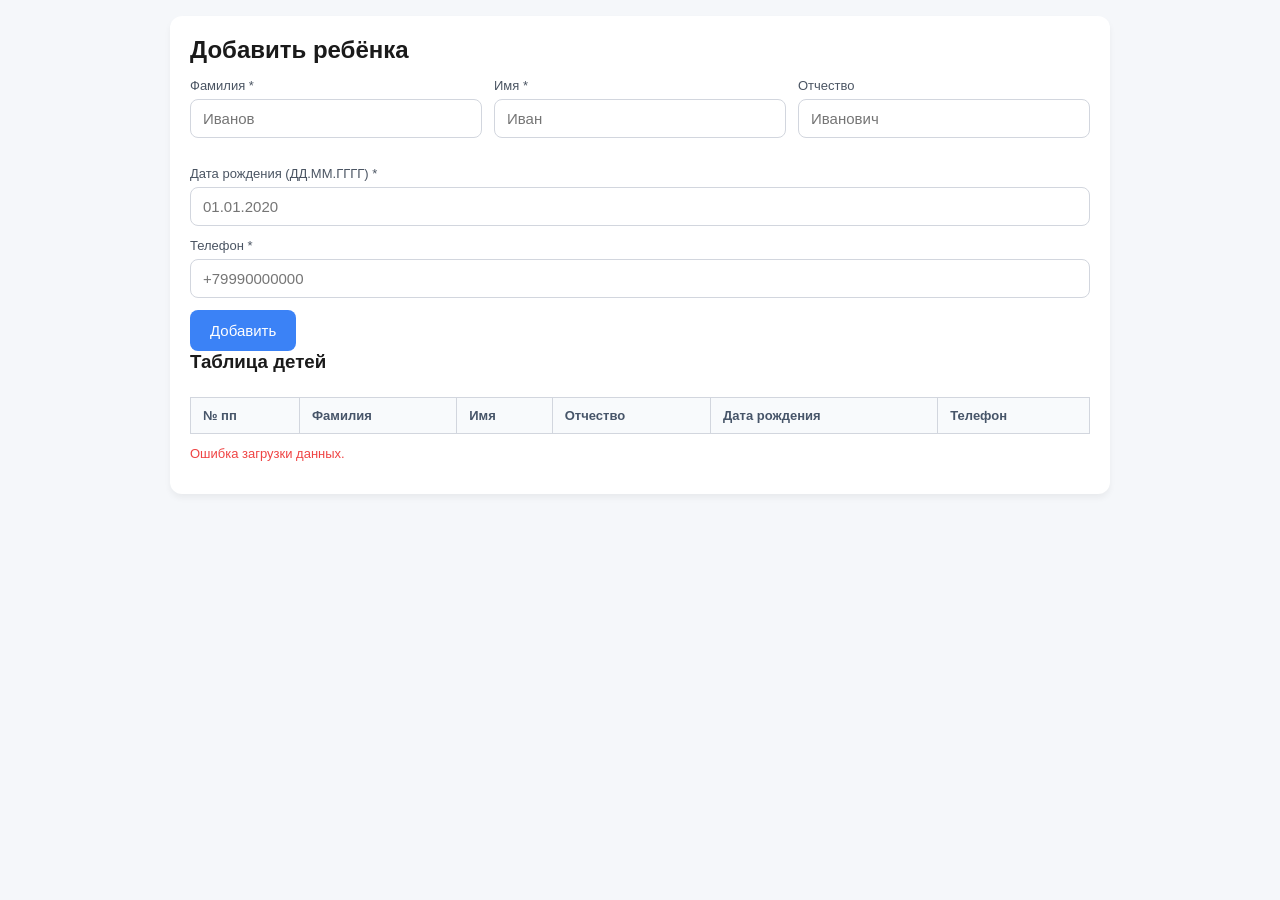
==== index.html @ c6b8d6d5 "Update index.html" ====
<!DOCTYPE html>
<html lang="ru">
  <head>
    <meta charset="utf-8">
    <meta name="viewport" content="width=device-width, initial-scale=1.0">
    <title>Дети — запись и таблица</title>
    <style>
      :root {
        --bg: #f5f7fa;
        --card: #ffffff;
        --text: #1a1a1a;
        --border: #d2d6de;
        --primary: #3b82f6;
        --primary-hover: #2563eb;
        --danger: #ef4444;
      }

      body {
        font-family: -apple-system, BlinkMacSystemFont, "Segoe UI", Roboto, Helvetica, Arial, sans-serif;
        background-color: var(--bg);
        color: var(--text);
        padding: 16px;
        margin: 0;
      }

      .container {
        max-width: 900px;
        margin: 0 auto;
        background: var(--card);
        border-radius: 12px;
        box-shadow: 0 4px 6px rgba(0,0,0,0.05);
        padding: 20px;
      }

      h2, h3 { margin-top: 0; margin-bottom: 14px; }

      .form-grid {
        display: grid;
        grid-template-columns: repeat(3, 1fr);
        gap: 12px;
        margin-bottom: 16px;
      }
      @media (max-width: 640px) {
        .form-grid { grid-template-columns: 1fr; }
      }

      .form-group { margin-bottom: 12px; }
      label {
        display: block;
        font-size: 13px;
        font-weight: 500;
        color: #4b5563;
        margin-bottom: 6px;
      }
      input {
        width: 100%;
        padding: 10px 12px;
        border: 1px solid var(--border);
        border-radius: 8px;
        font-size: 15px;
        box-sizing: border-box;
        transition: border-color 0.2s;
      }
      input:focus { outline: none; border-color: var(--primary); }

      button {
        background-color: var(--primary);
        color: white;
        border: none;
        padding: 12px 20px;
        border-radius: 8px;
        font-size: 15px;
        font-weight: 500;
        cursor: pointer;
        transition: background-color 0.2s;
      }
      button:hover { background-color: var(--primary-hover); }
      button:disabled { background-color: #cbd5e1; cursor: not-allowed; }

      .table-wrapper {
        overflow-x: auto;
        margin-top: 24px;
      }
      table {
        border-collapse: collapse;
        width: 100%;
        background: white;
      }
      th, td {
        border: 1px solid var(--border);
        padding: 10px 12px;
        text-align: left;
      }
      th {
        background-color: #f8fafc;
        font-weight: 600;
        font-size: 13px;
        color: #475569;
      }
      tr:hover { background-color: #f1f5f9; }

      .status {
        margin-top: 12px;
        font-size: 13px;
        color: #64748b;
      }
      .status.error { color: var(--danger); }
      .loading { opacity: 0.7; }
    </style>
  </head>
  <body>
    <div class="container">
      <h2>Добавить ребёнка</h2>

      <div class="form-grid">
        <div class="form-group">
          <label for="surname">Фамилия *</label>
          <input type="text" id="surname" placeholder="Иванов" required>
        </div>
        <div class="form-group">
          <label for="name">Имя *</label>
          <input type="text" id="name" placeholder="Иван" required>
        </div>
        <div class="form-group">
          <label for="patronymic">Отчество</label>
          <input type="text" id="patronymic" placeholder="Иванович">
        </div>
      </div>

      <div class="form-group">
        <label for="dob">Дата рождения (ДД.ММ.ГГГГ) *</label>
        <input type="text" id="dob" placeholder="01.01.2020" maxlength="10" required>
      </div>
      <div class="form-group">
        <label for="phone">Телефон *</label>
        <input type="tel" id="phone" placeholder="+79990000000" required>
      </div>

      <!-- ВСТАВЬТЕ СЮДА ВАШ URL ПОСЛЕ ПЕРЕРАЗВЕРТЫВАНИЯ -->
      <input type="hidden" id="webAppUrl" value="https://script.google.com/macros/s/AKfycbx5oYqAPsYfRg7Cvx3av0XOKznxqCH_5FYUTSiuIA2J3imF7Y0Doi6pcTwoGfdt59RwZg/exec">

      <button id="addBtn">Добавить</button>

      <h3>Таблица детей</h3>
      <div class="table-wrapper">
        <table>
          <thead>
            <tr>
              <th>№ пп</th>
              <th>Фамилия</th>
              <th>Имя</th>
              <th>Отчество</th>
              <th>Дата рождения</th>
              <th>Телефон</th>
            </tr>
          </thead>
          <tbody id="table-body"></tbody>
        </table>
      </div>

      <p id="status" class="status loading">Загрузка данных из Google Sheets…</p>
    </div>

<script>
  const surnameInput = document.getElementById('surname');
  const nameInput = document.getElementById('name');
  const patronymicInput = document.getElementById('patronymic');
  const dobInput = document.getElementById('dob');
  const phoneInput = document.getElementById('phone');
  const addBtn = document.getElementById('addBtn');
  const tbody = document.getElementById('table-body');
  const statusEl = document.getElementById('status');
  const webAppUrl = document.getElementById('webAppUrl').value;

  // Автоматическая маска для ввода даты рождения (ДД.ММ.ГГГГ)
  dobInput.addEventListener('input', (e) => {
    let v = e.target.value.replace(/\D/g, '');
    if (v.length > 8) v = v.substring(0, 8);
    if (v.length > 4) {
      e.target.value = `${v.substring(0,2)}.${v.substring(2,4)}.${v.substring(4,8)}`;
    } else if (v.length > 2) {
      e.target.value = `${v.substring(0,2)}.${v.substring(2,4)}`;
    } else {
      e.target.value = v;
    }
  });

  function escapeHtml(str) {
    if (!str) return '';
    return String(str).replace(/[&<>"]/g, s => ({ '&': '&amp;', '<': '&lt;', '>': '&gt;', '"': '&quot;' }[s]));
  }

  async function loadTable() {
    if (webAppUrl.includes('ABC123XYZ')) {
      statusEl.textContent = 'Внимание: Замените тестовый URL веб-приложения на свой.';
      statusEl.className = 'status error';
      return;
    }
    statusEl.textContent = 'Загрузка данных…';
    statusEl.className = 'status loading';
    tbody.innerHTML = '';

    try {
      const res = await fetch(webAppUrl);
      if (!res.ok) throw new Error('Ошибка сети при чтении');
      const json = await res.json();
      const rows = json.data || [];

      if (rows.length === 0) {
        tbody.innerHTML = '<tr><td colspan="6" style="text-align:center; padding:20px;">Пока нет записей</td></tr>';
      } else {
        rows.forEach((row) => {
          const tr = document.createElement('tr');
          let formattedDob = row['Дата рождения'];
          if (formattedDob && formattedDob.includes('T')) {
            formattedDob = new Date(formattedDob).toLocaleDateString('ru-RU');
          }
          
          tr.innerHTML = `
            <td>${escapeHtml(row['№ пп'])}</td>
            <td><strong>${escapeHtml(row['Фамилия'])}</strong></td>
            <td>${escapeHtml(row['Имя'])}</td>
            <td>${escapeHtml(row['Отчество'])}</td>
            <td>${escapeHtml(formattedDob)}</td>
            <td>${escapeHtml(row['Телефон'])}</td>
          `;
          tbody.appendChild(tr);
        });
      }

      statusEl.textContent = `Данные синхронизированы. Всего записей: ${rows.length}`;
      statusEl.className = 'status';
    } catch (e) {
      console.error(e);
      statusEl.textContent = 'Ошибка загрузки данных.';
      statusEl.className = 'status error';
    }
  }

  addBtn.addEventListener('click', async () => {
    const surname = surnameInput.value.trim();
    const name = nameInput.value.trim();
    const patronymic = patronymicInput.value.trim();
    const dob = dobInput.value.trim();
    const phone = phoneInput.value.trim();

    if (!surname || !name || !dob || !phone) {
      alert('Пожалуйста, заполните все обязательные поля со звездочкой (*)');
      return;
    }

    addBtn.disabled = true;
    statusEl.textContent = 'Сохранение в Google Sheets…';
    statusEl.className = 'status loading';

    // Формируем параметры строки для GET-запроса
    const params = new URLSearchParams({
      action: 'add',
      surname: surname,
      name: name,
      patronymic: patronymic,
      dob: dob,
      phone: phone
    });

    try {
      // Отправляем как GET-запрос — это полностью решает проблему CORS
      const res = await fetch(`${webAppUrl}?${params.toString()}`);
      if (!res.ok) throw new Error('Ошибка сервера при записи');
      
      const data = await res.json();

      if (data.status === 'ok') {
        statusEl.textContent = 'Успешно сохранено! Обновляем список…';
        
        // Очищаем поля формы
        surnameInput.value = '';
        nameInput.value = '';
        patronymicInput.value = '';
        dobInput.value = '';
        phoneInput.value = '';

        // Перезагружаем таблицу
        await loadTable();
      } else {
        throw new Error(data.message || 'Ошибка скрипта Google');
      }

    } catch (e) {
      console.error('Ошибка fetch:', e);
      statusEl.textContent = 'Ошибка сохранения. Убедитесь, что опубликовали НОВУЮ версию скрипта.';
      statusEl.className = 'status error';
    } finally {
      addBtn.disabled = false;
    }
  });

  loadTable();
</script>


  </body>
</html>
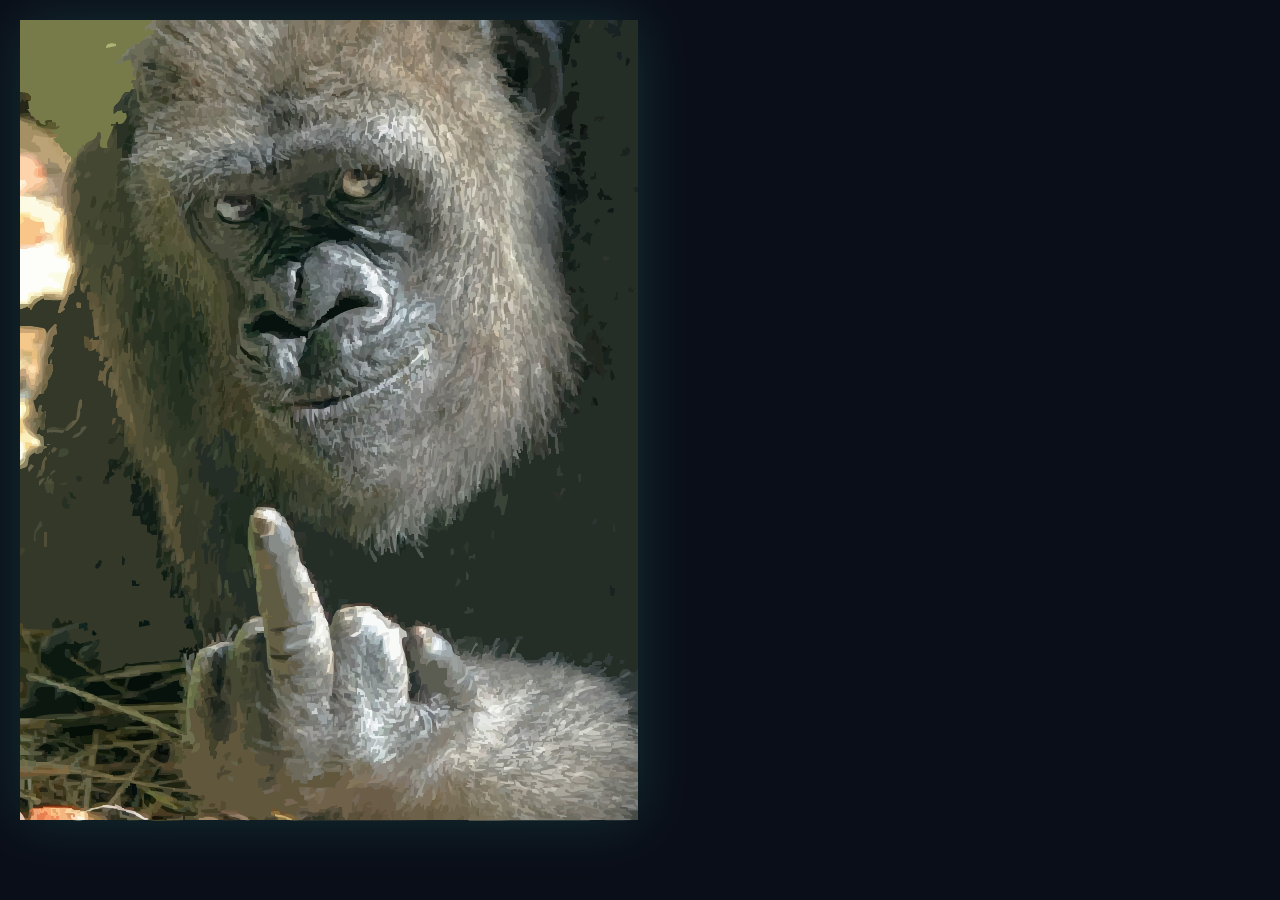
==== commit e1c1d9a5: "Update index.html" ====
--- a/index.html
+++ b/index.html
@@ -1,304 +1,6505 @@
 <!DOCTYPE html>
 <html lang="ru">
-  <head>
-    <meta charset="utf-8">
-    <meta name="viewport" content="width=device-width, initial-scale=1.0">
-    <title>Дети — запись и таблица</title>
-    <style>
-      :root {
-        --bg: #f5f7fa;
-        --card: #ffffff;
-        --text: #1a1a1a;
-        --border: #d2d6de;
-        --primary: #3b82f6;
-        --primary-hover: #2563eb;
-        --danger: #ef4444;
-      }
+<head>
+<meta charset="utf-8">
+<meta name="viewport" content="width=device-width, initial-scale=1">
+<title>Горилла</title>
+<style>
+  /* --- Стили для идеального вписывания --- */
+  * { box-sizing: border-box; }
 
-      body {
-        font-family: -apple-system, BlinkMacSystemFont, "Segoe UI", Roboto, Helvetica, Arial, sans-serif;
-        background-color: var(--bg);
-        color: var(--text);
-        padding: 16px;
-        margin: 0;
-      }
-
-      .container {
-        max-width: 900px;
-        margin: 0 auto;
-        background: var(--card);
-        border-radius: 12px;
-        box-shadow: 0 4px 6px rgba(0,0,0,0.05);
-        padding: 20px;
-      }
-
-      h2, h3 { margin-top: 0; margin-bottom: 14px; }
-
-      .form-grid {
-        display: grid;
-        grid-template-columns: repeat(3, 1fr);
-        gap: 12px;
-        margin-bottom: 16px;
-      }
-      @media (max-width: 640px) {
-        .form-grid { grid-template-columns: 1fr; }
-      }
-
-      .form-group { margin-bottom: 12px; }
-      label {
-        display: block;
-        font-size: 13px;
-        font-weight: 500;
-        color: #4b5563;
-        margin-bottom: 6px;
-      }
-      input {
-        width: 100%;
-        padding: 10px 12px;
-        border: 1px solid var(--border);
-        border-radius: 8px;
-        font-size: 15px;
-        box-sizing: border-box;
-        transition: border-color 0.2s;
-      }
-      input:focus { outline: none; border-color: var(--primary); }
-
-      button {
-        background-color: var(--primary);
-        color: white;
-        border: none;
-        padding: 12px 20px;
-        border-radius: 8px;
-        font-size: 15px;
-        font-weight: 500;
-        cursor: pointer;
-        transition: background-color 0.2s;
-      }
-      button:hover { background-color: var(--primary-hover); }
-      button:disabled { background-color: #cbd5e1; cursor: not-allowed; }
-
-      .table-wrapper {
-        overflow-x: auto;
-        margin-top: 24px;
-      }
-      table {
-        border-collapse: collapse;
-        width: 100%;
-        background: white;
-      }
-      th, td {
-        border: 1px solid var(--border);
-        padding: 10px 12px;
-        text-align: left;
-      }
-      th {
-        background-color: #f8fafc;
-        font-weight: 600;
-        font-size: 13px;
-        color: #475569;
-      }
-      tr:hover { background-color: #f1f5f9; }
-
-      .status {
-        margin-top: 12px;
-        font-size: 13px;
-        color: #64748b;
-      }
-      .status.error { color: var(--danger); }
-      .loading { opacity: 0.7; }
-    </style>
-  </head>
-  <body>
-    <div class="container">
-      <h2>Добавить ребёнка</h2>
-
-      <div class="form-grid">
-        <div class="form-group">
-          <label for="surname">Фамилия *</label>
-          <input type="text" id="surname" placeholder="Иванов" required>
-        </div>
-        <div class="form-group">
-          <label for="name">Имя *</label>
-          <input type="text" id="name" placeholder="Иван" required>
-        </div>
-        <div class="form-group">
-          <label for="patronymic">Отчество</label>
-          <input type="text" id="patronymic" placeholder="Иванович">
-        </div>
-      </div>
-
-      <div class="form-group">
-        <label for="dob">Дата рождения (ДД.ММ.ГГГГ) *</label>
-        <input type="text" id="dob" placeholder="01.01.2020" maxlength="10" required>
-      </div>
-      <div class="form-group">
-        <label for="phone">Телефон *</label>
-        <input type="tel" id="phone" placeholder="+79990000000" required>
-      </div>
-
-      <!-- ВСТАВЬТЕ СЮДА ВАШ URL ПОСЛЕ ПЕРЕРАЗВЕРТЫВАНИЯ -->
-      <input type="hidden" id="webAppUrl" value="https://script.google.com/macros/s/AKfycbx5oYqAPsYfRg7Cvx3av0XOKznxqCH_5FYUTSiuIA2J3imF7Y0Doi6pcTwoGfdt59RwZg/exec">
-
-      <button id="addBtn">Добавить</button>
-
-      <h3>Таблица детей</h3>
-      <div class="table-wrapper">
-        <table>
-          <thead>
-            <tr>
-              <th>№ пп</th>
-              <th>Фамилия</th>
-              <th>Имя</th>
-              <th>Отчество</th>
-              <th>Дата рождения</th>
-              <th>Телефон</th>
-            </tr>
-          </thead>
-          <tbody id="table-body"></tbody>
-        </table>
-      </div>
-
-      <p id="status" class="status loading">Загрузка данных из Google Sheets…</p>
-    </div>
-
-<script>
-  const surnameInput = document.getElementById('surname');
-  const nameInput = document.getElementById('name');
-  const patronymicInput = document.getElementById('patronymic');
-  const dobInput = document.getElementById('dob');
-  const phoneInput = document.getElementById('phone');
-  const addBtn = document.getElementById('addBtn');
-  const tbody = document.getElementById('table-body');
-  const statusEl = document.getElementById('status');
-  const webAppUrl = document.getElementById('webAppUrl').value;
-
-  // Автоматическая маска для ввода даты рождения (ДД.ММ.ГГГГ)
-  dobInput.addEventListener('input', (e) => {
-    let v = e.target.value.replace(/\D/g, '');
-    if (v.length > 8) v = v.substring(0, 8);
-    if (v.length > 4) {
-      e.target.value = `${v.substring(0,2)}.${v.substring(2,4)}.${v.substring(4,8)}`;
-    } else if (v.length > 2) {
-      e.target.value = `${v.substring(0,2)}.${v.substring(2,4)}`;
-    } else {
-      e.target.value = v;
-    }
-  });
-
-  function escapeHtml(str) {
-    if (!str) return '';
-    return String(str).replace(/[&<>"]/g, s => ({ '&': '&amp;', '<': '&lt;', '>': '&gt;', '"': '&quot;' }[s]));
+  body {
+    margin: 0;
+    background-color: #0a0e18; /* тёмный фон, как в твоей теме */
+    /* Если хочешь, чтобы картинка была по центру экрана: */
+    display: flex;
+    justify-content: center;
+    align-items: center;
+    min-height: 100vh;
+    overflow: hidden; /* убирает полосы прокрутки, если картинка чуть больше */
   }
 
-  async function loadTable() {
-    if (webAppUrl.includes('ABC123XYZ')) {
-      statusEl.textContent = 'Внимание: Замените тестовый URL веб-приложения на свой.';
-      statusEl.className = 'status error';
-      return;
-    }
-    statusEl.textContent = 'Загрузка данных…';
-    statusEl.className = 'status loading';
-    tbody.innerHTML = '';
-
-    try {
-      const res = await fetch(webAppUrl);
-      if (!res.ok) throw new Error('Ошибка сети при чтении');
-      const json = await res.json();
-      const rows = json.data || [];
-
-      if (rows.length === 0) {
-        tbody.innerHTML = '<tr><td colspan="6" style="text-align:center; padding:20px;">Пока нет записей</td></tr>';
-      } else {
-        rows.forEach((row) => {
-          const tr = document.createElement('tr');
-          let formattedDob = row['Дата рождения'];
-          if (formattedDob && formattedDob.includes('T')) {
-            formattedDob = new Date(formattedDob).toLocaleDateString('ru-RU');
-          }
-          
-          tr.innerHTML = `
-            <td>${escapeHtml(row['№ пп'])}</td>
-            <td><strong>${escapeHtml(row['Фамилия'])}</strong></td>
-            <td>${escapeHtml(row['Имя'])}</td>
-            <td>${escapeHtml(row['Отчество'])}</td>
-            <td>${escapeHtml(formattedDob)}</td>
-            <td>${escapeHtml(row['Телефон'])}</td>
-          `;
-          tbody.appendChild(tr);
-        });
-      }
-
-      statusEl.textContent = `Данные синхронизированы. Всего записей: ${rows.length}`;
-      statusEl.className = 'status';
-    } catch (e) {
-      console.error(e);
-      statusEl.textContent = 'Ошибка загрузки данных.';
-      statusEl.className = 'status error';
-    }
+  .svg-wrap {
+    width: 100vw;
+    height: 100vh;
+    display: flex;
+    justify-content: center;
+    align-items: center;
+    padding: 20px; /* небольшой отступ от краев */
   }
 
-  addBtn.addEventListener('click', async () => {
-    const surname = surnameInput.value.trim();
-    const name = nameInput.value.trim();
-    const patronymic = patronymicInput.value.trim();
-    const dob = dobInput.value.trim();
-    const phone = phoneInput.value.trim();
+  /* Главное правило: заставляем SVG подчиняться контейнеру */
+  .svg-wrap svg {
+    width: 100%;
+    height: 100%;
+    max-width: 100%;
+    max-height: 100%;
+    /* object-fit: contain; — заставляет картинку вписаться, сохраняя пропорции */
+    object-fit: contain; 
+    
+    /* Добавляем красивое свечение (необязательно) */
+    filter: drop-shadow(0 0 30px rgba(79, 227, 198, 0.15)); 
+  }
+</style>
+</head>
+<body>
 
-    if (!surname || !name || !dob || !phone) {
-      alert('Пожалуйста, заполните все обязательные поля со звездочкой (*)');
-      return;
-    }
+<div class="svg-wrap">
+  <!-- ВСТАВЬ СЮДА СВОЙ SVG -->
+<svg version="1.1" xmlns="http://www.w3.org/2000/svg" width="618" height="800">
+<path d="M0 0 C203.94 0 407.88 0 618 0 C618 264 618 528 618 800 C414.06 800 210.12 800 0 800 C0 536 0 272 0 0 Z " fill="#333828" transform="translate(0,0)"/>
+<path d="M0 0 C49.17 0 98.34 0 149 0 C149 233.97 149 467.94 149 709 C145 708 145 708 142 707 C142 706.34 142 705.68 142 705 C136.92216681 702.07048085 131.75857366 701.8628911 126 702 C127.0625 700.5 127.0625 700.5 129 699 C135.13846154 698.56923077 135.13846154 698.56923077 138 700 C138 699.34 138 698.68 138 698 C135.36 697.67 132.72 697.34 130 697 C131.875 695.9375 131.875 695.9375 134 695 C134.66 695.33 135.32 695.66 136 696 C136 695.34 136 694.68 136 694 C137.32 693.67 138.64 693.34 140 693 C139.67 692.01 139.34 691.02 139 690 C139.99 689.67 140.98 689.34 142 689 C142.33 688.01 142.66 687.02 143 686 C142.01 686 141.02 686 140 686 C140 684.68 140 683.36 140 682 C138.68 682 137.36 682 136 682 C136 681.34 136 680.68 136 680 C136.66 680 137.32 680 138 680 C138 679.34 138 678.68 138 678 C135.69 678 133.38 678 131 678 C130.9484375 677.6803125 130.9484375 677.6803125 130.6875 676.0625 C130.460625 675.381875 130.23375 674.70125 130 674 C129.01 673.67 128.02 673.34 127 673 C127.66 672.01 128.32 671.02 129 670 C128.01 669.67 127.02 669.34 126 669 C127.32 668.34 128.64 667.68 130 667 C128.02 667 126.04 667 124 667 C124 666.01 124 665.02 124 664 C121.36 663.34 118.72 662.68 116 662 C116.33 660.68 116.66 659.36 117 658 C116.195625 657.87625 115.39125 657.7525 114.5625 657.625 C110.34141271 656.88445837 106.17664983 655.95598874 102 655 C102 654.34 102 653.68 102 653 C101.484375 653.165 100.96875 653.33 100.4375 653.5 C97.26636124 654.15049 94.22781666 654.0620734 91 654 C91.33 652.68 91.66 651.36 92 650 C91.0925 650.165 90.185 650.33 89.25 650.5 C86 651 86 651 82 651 C82 649.02 82 647.04 82 645 C81.05125 645.495 80.1025 645.99 79.125 646.5 C76 648 76 648 74 648 C74 647.01 74 646.02 74 645 C73.34 645 72.68 645 72 645 C71.67 645.99 71.34 646.98 71 648 C70.01 647.67 69.02 647.34 68 647 C66.66893378 646.65772583 65.33599921 646.32248257 64 646 C64 645.34 64 644.68 64 644 C64.66 644 65.32 644 66 644 C66.33 642.02 66.66 640.04 67 638 C65.35 638 63.7 638 62 638 C62 638.66 62 639.32 62 640 C59.69 640 57.38 640 55 640 C54.34 641.65 53.68 643.3 53 645 C52.34 645 51.68 645 51 645 C51 644.34 51 643.68 51 643 C45.21101581 642.79325056 40.57067277 643.40837921 35 645 C35 644.34 35 643.68 35 643 C33.02 642.67 31.04 642.34 29 642 C29 641.34 29 640.68 29 640 C27.700625 640.185625 26.40125 640.37125 25.0625 640.5625 C22.84765625 640.87890625 22.84765625 640.87890625 21 641 C20.67 640.67 20.34 640.34 20 640 C19.67 640.66 19.34 641.32 19 642 C14.38 641.67 9.76 641.34 5 641 C5.33 639.35 5.66 637.7 6 636 C4.35 636 2.7 636 1 636 C1.66 634.35 2.32 632.7 3 631 C1.35 631.99 -0.3 632.98 -2 634 C-2.33 633.34 -2.66 632.68 -3 632 C-3.66 632.99 -4.32 633.98 -5 635 C-5.66 635 -6.32 635 -7 635 C-7 636.32 -7 637.64 -7 639 C-8.65 639.33 -10.3 639.66 -12 640 C-11.34 638.35 -10.68 636.7 -10 635 C-10.763125 635.350625 -11.52625 635.70125 -12.3125 636.0625 C-15 637 -15 637 -18 636 C-16.25807076 631.76960042 -14.46440486 627.8726362 -12 624 C-14.40072955 626.88087546 -16.47291037 629.56404834 -18 633 C-18.66 633 -19.32 633 -20 633 C-20.33 634.32 -20.66 635.64 -21 637 C-21 635.35 -21 633.7 -21 632 C-22.65 632.33 -24.3 632.66 -26 633 C-26 633.66 -26 634.32 -26 635 C-29 636 -29 636 -31.46875 635.39453125 C-34.66530823 633.63346445 -35.69364771 631.83583571 -37.5 628.6875 C-41.91073128 621.43387768 -46.34135698 617.56489045 -53.6953125 613.4296875 C-55.81552707 612.11443575 -57.29270136 610.79266357 -59 609 C-63.51632917 606.476169 -67.97943621 606.80311515 -73 607 C-73 609.31 -73 611.62 -73 614 C-72.030625 614.2475 -71.06125 614.495 -70.0625 614.75 C-67 616 -67 616 -66.0625 617.625 C-65.96945913 621.16055315 -66.47530371 624.50202474 -67 628 C-67.66 628 -68.32 628 -69 628 C-69 630.31 -69 632.62 -69 635 C-68.34 635 -67.68 635 -67 635 C-67.66 637.64 -68.32 640.28 -69 643 C-65.75 643.8125 -65.75 643.8125 -62 644 C-59.5625 641.5625 -59.5625 641.5625 -58 639 C-56.02 639.33 -54.04 639.66 -52 640 C-51.34 642.31 -50.68 644.62 -50 647 C-47.36 647.33 -44.72 647.66 -42 648 C-40.45953238 652.10791365 -41.24003809 655.78566579 -42 660 C-42.66 660.33 -43.32 660.66 -44 661 C-43.34 662.65 -42.68 664.3 -42 666 C-39.69 666.33 -37.38 666.66 -35 667 C-35.33 668.32 -35.66 669.64 -36 671 C-35.01 670.67 -34.02 670.34 -33 670 C-33 670.99 -33 671.98 -33 673 C-31.68 672.34 -30.36 671.68 -29 671 C-29 672.32 -29 673.64 -29 675 C-31.97 675.66 -34.94 676.32 -38 677 C-38 677.99 -38 678.98 -38 680 C-37.01 680 -36.02 680 -35 680 C-35 680.99 -35 681.98 -35 683 C-34.01 683 -33.02 683 -32 683 C-32 684.65 -32 686.3 -32 688 C-29.36 688.33 -26.72 688.66 -24 689 C-24.33 689.66 -24.66 690.32 -25 691 C-28.71888239 690.49287967 -31.73454239 689.88391785 -35 688 C-35 688.99 -35 689.98 -35 691 C-36.65 690.67 -38.3 690.34 -40 690 C-40 688.68 -40 687.36 -40 686 C-41.65 685.67 -43.3 685.34 -45 685 C-44.34 684.01 -43.68 683.02 -43 682 C-42.34 682.33 -41.68 682.66 -41 683 C-40.67 682.01 -40.34 681.02 -40 680 C-42.97 680.33 -45.94 680.66 -49 681 C-48.67 678.36 -48.34 675.72 -48 673 C-52.06815373 674.84916079 -55.0094833 676.66442368 -58 680 C-57.01 681.32 -56.02 682.64 -55 684 C-55.99 684 -56.98 684 -58 684 C-58.33 685.32 -58.66 686.64 -59 688 C-59.99 687.67 -60.98 687.34 -62 687 C-62 686.01 -62 685.02 -62 684 C-62.969375 684.20625 -63.93875 684.4125 -64.9375 684.625 C-70.53011428 685.44509822 -75.72662584 683.75779139 -81 682 C-82.17987049 676.46935707 -82.07095177 671.11957209 -82 665.5 C-81.94698354 653.07579715 -82.26875645 641.43273274 -85.62792969 629.41455078 C-86.61213403 625.86690047 -87.42000916 622.68674706 -87 619 C-86.34 618.34 -85.68 617.68 -85 617 C-84.01 617 -83.02 617 -82 617 C-83.75389865 612.35216858 -84.75687297 609.77997978 -89 607 C-89 606.34 -89 605.68 -89 605 C-91.97 604.01 -94.94 603.02 -98 602 C-98 601.34 -98 600.68 -98 600 C-98.99 600 -99.98 600 -101 600 C-101 599.34 -101 598.68 -101 598 C-101.53625 597.938125 -102.0725 597.87625 -102.625 597.8125 C-106.52992602 596.47660426 -110.1316985 593.73660299 -112 590 C-122.4254875 584.64055614 -132.54729845 584.81793481 -143.52734375 588.24609375 C-146 589 -146 589 -148.69140625 589.34765625 C-151 590 -151 590 -152.19140625 591.77734375 C-152.45824219 592.51082031 -152.72507812 593.24429688 -153 594 C-153.31839844 594.74378906 -153.63679687 595.48757813 -153.96484375 596.25390625 C-154.61382181 597.79425176 -155.25965258 599.33592703 -155.90234375 600.87890625 C-157.01889183 603.03650628 -158.19729727 604.39246167 -160 606 C-162.99420352 599.12393085 -165.72846103 592.18638472 -168.25 585.125 C-168.50797363 584.412229 -168.76594727 583.69945801 -169.03173828 582.96508789 C-170.43257684 578.99045313 -171.4470437 575.19983473 -172 571 C-172.66 571 -173.32 571 -174 571 C-174.33 568.69 -174.66 566.38 -175 564 C-175.66 564 -176.32 564 -177 564 C-177.20625 563.5153125 -177.20625 563.5153125 -178.25 561.0625 C-179.84696808 557.31841215 -181.53082794 553.61643808 -183.23046875 549.91796875 C-184 548 -184 548 -184 546 C-184.99 545.67 -185.98 545.34 -187 545 C-189.13970789 540.46381928 -190.18944073 536.26019029 -190.9375 531.3125 C-192.39926734 521.91202871 -194.33789178 513.15690453 -200.5703125 505.76171875 C-201.96358085 504.04487715 -202.89132355 502.40920545 -203.875 500.4375 C-207.52035283 493.82746188 -213.86942423 489.16463907 -221 487 C-225.55693233 486.45875516 -230.06252524 486.45222221 -234 489 C-235.3125 492.125 -235.3125 492.125 -236 495 C-236.99 495 -237.98 495 -239 495 C-238.98839844 495.75925781 -238.97679687 496.51851563 -238.96484375 497.30078125 C-238.95582031 498.29464844 -238.94679687 499.28851563 -238.9375 500.3125 C-238.92589844 501.29863281 -238.91429687 502.28476562 -238.90234375 503.30078125 C-239 506 -239 506 -240 509 C-240.22869389 512.49613384 -240.18515539 515.99715356 -240.1875 519.5 C-240.19974609 520.46292969 -240.21199219 521.42585937 -240.22460938 522.41796875 C-240.22654297 523.34222656 -240.22847656 524.26648438 -240.23046875 525.21875 C-240.23457764 526.06373047 -240.23868652 526.90871094 -240.24291992 527.77929688 C-240 530 -240 530 -238 533 C-235.61432105 541.31704589 -234.52432904 549.36745288 -235 558 C-234.34 558 -233.68 558 -233 558 C-232.87882813 559.11375 -232.75765625 560.2275 -232.6328125 561.375 C-231.77467864 569.21314106 -230.89744524 577.04860137 -229.9375 584.875 C-229.78152344 586.15117188 -229.62554687 587.42734375 -229.46484375 588.7421875 C-229.10863608 591.23863453 -228.68709044 593.57998234 -228 596 C-229.98567708 596.22786458 -231.97135417 596.45572917 -233.95703125 596.68359375 C-236 597 -236 597 -239 598 C-239 598.99 -239 599.98 -239 601 C-240.63064764 602.05771739 -242.30280873 603.05273046 -244 604 C-246.40879165 606.06467856 -246.96331553 606.88994659 -248 610 C-248.66 610 -249.32 610 -250 610 C-250.33 611.32 -250.66 612.64 -251 614 C-251.66 614 -252.32 614 -253 614 C-253.66 616.31 -254.32 618.62 -255 621 C-255.66 621 -256.32 621 -257 621 C-257 620.01 -257 619.02 -257 618 C-257.66 618 -258.32 618 -259 618 C-257.87548273 615.0280615 -256.77706209 612.66559313 -255 610 C-256.875 610.1875 -256.875 610.1875 -259 611 C-260.1875 613.4375 -260.1875 613.4375 -261 616 C-261.33 616.66 -261.66 617.32 -262 618 C-262.66 618 -263.32 618 -264 618 C-264.185625 617.38125 -264.37125 616.7625 -264.5625 616.125 C-266.71437233 612.94397134 -269.37533763 612.80548053 -273 612 C-273 615.3 -273 618.6 -273 622 C-273.66 622 -274.32 622 -275 622 C-278 616.375 -278 616.375 -278 613 C-278.99 613 -279.98 613 -281 613 C-281 614.32 -281 615.64 -281 617 C-281.99 617 -282.98 617 -284 617 C-287.80690833 609.62411511 -286.02942972 601.66472117 -284 594 C-283.34 594 -282.68 594 -282 594 C-282 593.34 -282 592.68 -282 592 C-281.34 591.67 -280.68 591.34 -280 591 C-279.4375 588.375 -279.4375 588.375 -279 585 C-278.814375 583.72125 -278.62875 582.4425 -278.4375 581.125 C-278.293125 580.09375 -278.14875 579.0625 -278 578 C-275.99498133 581.007528 -275.68193606 582.11231132 -275.375 585.5625 C-275.33761719 585.95501953 -275.33761719 585.95501953 -275.1484375 587.94140625 C-275 590 -275 590 -275 592 C-274.34 592 -273.68 592 -273 592 C-273.020625 590.741875 -273.04125 589.48375 -273.0625 588.1875 C-273.10886083 585.35948913 -272.91692961 583.75078884 -272 581 C-271.34 581 -270.68 581 -270 581 C-269.90203125 581.69867187 -269.8040625 582.39734375 -269.703125 583.1171875 C-269.55359375 584.02726563 -269.4040625 584.93734375 -269.25 585.875 C-269.18039062 586.32746094 -269.18039062 586.32746094 -268.828125 588.6171875 C-268 591 -268 591 -266.09375 592.375 C-263.1823807 593.24406546 -261.6488865 592.32444325 -259 591 C-258.67 591.66 -258.34 592.32 -258 593 C-256.68 592.34 -255.36 591.68 -254 591 C-254 591.99 -254 592.98 -254 594 C-253.34 593.67 -252.68 593.34 -252 593 C-251.5859375 591.15234375 -251.5859375 591.15234375 -251.375 588.9375 C-251.25125 587.638125 -251.1275 586.33875 -251 585 C-252.65 585.33 -254.3 585.66 -256 586 C-255.67 585.175 -255.67 585.175 -254 581 C-253.67 581 -253.34 581 -253 581 C-253 578.03 -253 575.06 -253 572 C-253.33 572 -253.66 572 -254 572 C-254.33 573.98 -254.66 575.96 -255 578 C-257 575 -257 575 -257 573 C-257.99 573 -258.98 573 -260 573 C-261.10228696 568.59085217 -261.07654536 564.51617599 -261 560 C-261.99 560 -262.98 560 -264 560 C-264.19644384 561.89492746 -264.38177288 563.79100903 -264.5625 565.6875 C-264.66691406 566.74324219 -264.77132812 567.79898438 -264.87890625 568.88671875 C-265 572 -265 572 -264.40625 574.75 C-264.2721875 575.4925 -264.138125 576.235 -264 577 C-265.9375 579.3125 -265.9375 579.3125 -268 581 C-268 580.01 -268 579.02 -268 578 C-268.66 578 -269.32 578 -270 578 C-269.83242188 577.21238281 -269.66484375 576.42476562 -269.4921875 575.61328125 C-268.14511269 568.40898875 -268.12120708 562.66558133 -269.48046875 555.4921875 C-270.08910775 551.40103514 -270.19954 547.44175733 -270.1875 543.3125 C-270.1879834 542.61664795 -270.1884668 541.9207959 -270.18896484 541.20385742 C-270.1362894 536.27257881 -270.1362894 536.27257881 -269 534 C-269.66 534 -270.32 534 -271 534 C-271.33 537.3 -271.66 540.6 -272 544 C-272.66 544 -273.32 544 -274 544 C-274 540.37 -274 536.74 -274 533 C-273.01 532.67 -272.02 532.34 -271 532 C-271 531.01 -271 530.02 -271 529 C-272.9375 529.9375 -272.9375 529.9375 -275 532 C-275.66174825 534.9858081 -275.87205948 537.94861869 -276 541 C-276.66 541 -277.32 541 -278 541 C-278.28323135 537.2928163 -278.4661091 533.69597097 -278 530 C-275.5 528.0625 -275.5 528.0625 -273 527 C-273 525.68 -273 524.36 -273 523 C-274.65 523.33 -276.3 523.66 -278 524 C-278.1546875 524.5671875 -278.1546875 524.5671875 -278.9375 527.4375 C-280 531 -280 531 -281 532 C-281.07244053 534.01964199 -281.08377188 536.04167124 -281.0625 538.0625 C-281.05347656 539.16722656 -281.04445313 540.27195312 -281.03515625 541.41015625 C-281.02355469 542.26480469 -281.01195312 543.11945312 -281 544 C-281.99 544 -282.98 544 -284 544 C-284.16986545 542.43784452 -284.33573964 540.8752548 -284.5 539.3125 C-284.5928125 538.44238281 -284.685625 537.57226562 -284.78125 536.67578125 C-284.99159864 534.10276661 -285.03719144 531.58015636 -285 529 C-285.99 528.67 -286.98 528.34 -288 528 C-287.67 526.68 -287.34 525.36 -287 524 C-285.35 523.67 -283.7 523.34 -282 523 C-282 523.99 -282 524.98 -282 526 C-281.34 526 -280.68 526 -280 526 C-279.835 525.175 -279.835 525.175 -279 521 C-279.66 520.67 -280.32 520.34 -281 520 C-282.17611086 515.00152882 -281.96237913 511.73279673 -280 507 C-280.99 507 -281.98 507 -283 507 C-283 505.02 -283 503.04 -283 501 C-284.32 501.66 -285.64 502.32 -287 503 C-287 507.29 -287 511.58 -287 516 C-287.66 516 -288.32 516 -289 516 C-289.66 520.29 -290.32 524.58 -291 529 C-291.66 529 -292.32 529 -293 529 C-294.03320619 524.4224176 -293.84513777 521.31028311 -292.5625 516.8125 C-291 511.24215247 -291 511.24215247 -291 508 C-291.66 508.33 -292.32 508.66 -293 509 C-292.67 506.69 -292.34 504.38 -292 502 C-291.34 502 -290.68 502 -290 502 C-290.33 500.35 -290.66 498.7 -291 497 C-292.65 496.67 -294.3 496.34 -296 496 C-297.06546953 492.8035914 -297.07427838 490.34252724 -297 487 C-299.22925337 490.03178459 -300.09585569 491.31531647 -299.5625 495.125 C-299.376875 496.07375 -299.19125 497.0225 -299 498 C-299.66 498.99 -300.32 499.98 -301 501 C-302.32 500.67 -303.64 500.34 -305 500 C-305.77662337 495.59913426 -305.91311636 492.3373027 -305 488 C-305.4375 485.1875 -305.4375 485.1875 -306 483 C-309 485 -309 485 -310 488 C-310.99 487.67 -311.98 487.34 -313 487 C-312.67 484.69 -312.34 482.38 -312 480 C-311.34 480 -310.68 480 -310 480 C-309.67 478.35 -309.34 476.7 -309 475 C-309.99 475 -310.98 475 -312 475 C-311.99738159 474.6851062 -311.99738159 474.6851062 -311.98413086 473.09155273 C-311.96319862 470.20687885 -311.9502885 467.32222102 -311.9375 464.4375 C-311.93331055 463.94217773 -311.93331055 463.94217773 -311.91210938 461.43554688 C-311.89463086 456.17451301 -312.07691602 451.18235335 -313 446 C-313.99 445.67 -314.98 445.34 -316 445 C-317.1875 441.4375 -317.1875 441.4375 -318 438 C-318.66 438 -319.32 438 -320 438 C-319.67 434.37 -319.34 430.74 -319 427 C-319.33 428.65 -319.66 430.3 -320 432 C-320.66 432 -321.32 432 -322 432 C-322.103125 431.0925 -322.20625 430.185 -322.3125 429.25 C-323.00649813 425.96928156 -323.70085668 424.39110905 -326 422 C-326.66 422 -327.32 422 -328 422 C-328 421.01 -328 420.02 -328 419 C-328.99 419 -329.98 419 -331 419 C-330.125 414.125 -330.125 414.125 -329 413 C-328.95919217 411.00041636 -328.95745644 408.99954746 -329 407 C-329.99 406.67 -330.98 406.34 -332 406 C-331.835 404.02 -331.835 404.02 -331 394 C-331.99 394.33 -332.98 394.66 -334 395 C-334.13277344 396.05960937 -334.26554687 397.11921875 -334.40234375 398.2109375 C-334.58053875 399.59898279 -334.7589346 400.98700231 -334.9375 402.375 C-335.02451172 403.07367188 -335.11152344 403.77234375 -335.20117188 404.4921875 C-335.88671875 409.7734375 -335.88671875 409.7734375 -337 412 C-337.66 412 -338.32 412 -339 412 C-339 410.02 -339 408.04 -339 406 C-339.99 406 -340.98 406 -342 406 C-341.86722656 405.44054687 -341.73445313 404.88109375 -341.59765625 404.3046875 C-340.20122925 397.96470504 -339.63708443 391.77956596 -339.34375 385.296875 C-338.99315419 381.93434248 -338.09105708 379.18588667 -337 376 C-336.8046875 373.6640625 -336.8046875 373.6640625 -336.875 371.625 C-336.91625 370.42875 -336.9575 369.2325 -337 368 C-337.33 368 -337.66 368 -338 368 C-338 370.64 -338 373.28 -338 376 C-340.50828536 374.09645193 -341.00135005 372.99420274 -341.73046875 369.86328125 C-341.88128906 368.69152344 -342.03210938 367.51976562 -342.1875 366.3125 C-342.34605469 365.13300781 -342.50460937 363.95351563 -342.66796875 362.73828125 C-342.77753906 361.83464844 -342.88710938 360.93101562 -343 360 C-343 361.98 -343 363.96 -343 366 C-344.9375 365.3125 -344.9375 365.3125 -347 364 C-347.38218767 362.34385343 -347.71395102 360.67542976 -348 359 C-348.97850195 357.97895449 -349.97980427 356.9793879 -351 356 C-353.1658699 351.78858631 -353.52697202 347.65144182 -354 343 C-353.34 342.67 -352.68 342.34 -352 342 C-351.34 342.66 -350.68 343.32 -350 344 C-349.01 344 -348.02 344 -347 344 C-347 343.34 -347 342.68 -347 342 C-347.66 342 -348.32 342 -349 342 C-352 335.25 -352 335.25 -352 333 C-352.66 333 -353.32 333 -354 333 C-354 335.64 -354 338.28 -354 341 C-354.66 341 -355.32 341 -356 341 C-356 338.03 -356 335.06 -356 332 C-356.33 332 -356.66 332 -357 332 C-357.33 335.3 -357.66 338.6 -358 342 C-358.99 342.33 -359.98 342.66 -361 343 C-360.85919445 340.22882696 -360.71256882 337.45817359 -360.5625 334.6875 C-360.52318359 333.90181641 -360.48386719 333.11613281 -360.44335938 332.30664062 C-360.40146484 331.54931641 -360.35957031 330.79199219 -360.31640625 330.01171875 C-360.27974854 329.31522217 -360.24309082 328.61872559 -360.20532227 327.90112305 C-360 326 -360 326 -359 323 C-359.66 323 -360.32 323 -361 323 C-361 326.3 -361 329.6 -361 333 C-362.32 332.67 -363.64 332.34 -365 332 C-365.165 331.34 -365.165 331.34 -366 328 C-366.495 329.32 -366.495 329.32 -369 336 C-369.33 336 -369.66 336 -370 336 C-370.06058594 335.05898438 -370.12117188 334.11796875 -370.18359375 333.1484375 C-370.22548828 332.52582031 -370.22548828 332.52582031 -370.4375 329.375 C-370.51871094 328.14523437 -370.59992188 326.91546875 -370.68359375 325.6484375 C-371 322 -371 322 -371.66015625 318.6640625 C-371.77230469 317.78492188 -371.88445312 316.90578125 -372 316 C-371.34 315.34 -370.68 314.68 -370 314 C-370 315.98 -370 317.96 -370 320 C-369.34 320 -368.68 320 -368 320 C-367.855625 319.13375 -367.71125 318.2675 -367.5625 317.375 C-367.04166667 314.25 -366.52083333 311.125 -366 308 C-366.66 308 -367.32 308 -368 308 C-370 306 -370 306 -370.125 302.375 C-370.08375 301.26125 -370.0425 300.1475 -370 299 C-370.66 299 -371.32 299 -372 299 C-372.19491452 297.54263913 -372.38069358 296.08405407 -372.5625 294.625 C-372.66691406 293.81289063 -372.77132812 293.00078125 -372.87890625 292.1640625 C-373 290 -373 290 -372 288 C-371.34 288 -370.68 288 -370 288 C-370.165 287.34 -370.165 287.34 -371 284 C-371.66 284 -372.32 284 -373 284 C-373.05395478 282.37536158 -373.09277195 280.75021459 -373.125 279.125 C-373.14820313 278.22007812 -373.17140625 277.31515625 -373.1953125 276.3828125 C-373 274 -373 274 -371 272 C-371 270.03634781 -371.00519151 268.07219074 -371.0625 266.109375 C-370.97554873 263.17476975 -370.08271558 260.70678895 -369 258 C-368.34 258.33 -367.68 258.66 -367 259 C-367.33 260.65 -367.66 262.3 -368 264 C-367.34 264 -366.68 264 -366 264 C-365.67 260.7 -365.34 257.4 -365 254 C-365.99 254 -366.98 254 -368 254 C-368 251.36 -368 248.72 -368 246 C-368.66 246 -369.32 246 -370 246 C-370.33 247.32 -370.66 248.64 -371 250 C-371.33 249.175 -371.33 249.175 -373 245 C-373.66 245 -374.32 245 -375 245 C-375.12375 246.175625 -375.2475 247.35125 -375.375 248.5625 C-375.86435935 252.54120426 -376.8055205 256.17766559 -378 260 C-378.66 258.68 -379.32 257.36 -380 256 C-380.99 256 -381.98 256 -383 256 C-383.33 255.01 -383.66 254.02 -384 253 C-384.66 254.65 -385.32 256.3 -386 258 C-384.68 257.67 -383.36 257.34 -382 257 C-382 258.98 -382 260.96 -382 263 C-381.34 262.67 -380.68 262.34 -380 262 C-380 264.31 -380 266.62 -380 269 C-379.73445313 268.28972656 -379.46890625 267.57945312 -379.1953125 266.84765625 C-378.84210938 265.92855469 -378.48890625 265.00945312 -378.125 264.0625 C-377.77695312 263.14597656 -377.42890625 262.22945313 -377.0703125 261.28515625 C-376 259 -376 259 -374 258 C-374.14033111 259.97956441 -374.2874123 261.95865141 -374.4375 263.9375 C-374.51871094 265.03964844 -374.59992188 266.14179688 -374.68359375 267.27734375 C-375 270 -375 270 -376 271 C-376.04080783 272.99958364 -376.04254356 275.00045254 -376 277 C-376.66 277.33 -377.32 277.66 -378 278 C-378 277.01 -378 276.02 -378 275 C-378.99 274.67 -379.98 274.34 -381 274 C-382.65012016 270.77150403 -383.74776655 267.41125663 -385 264 C-385.33 267.63 -385.66 271.26 -386 275 C-386.99 275.33 -387.98 275.66 -389 276 C-388.98839844 274.90300781 -388.97679687 273.80601562 -388.96484375 272.67578125 C-388.95546036 271.22135588 -388.94636075 269.76692865 -388.9375 268.3125 C-388.93331055 267.95188477 -388.93331055 267.95188477 -388.91210938 266.12695312 C-388.8980141 263.04008856 -388.96580866 260.16708167 -389.5859375 257.13671875 C-390.19815056 253.97746833 -388.75400611 252.59852757 -387 250 C-386.30177383 248.34630643 -385.62501395 246.68272986 -385 245 C-384.34 245 -383.68 245 -383 245 C-382.67 245.66 -382.34 246.32 -382 247 C-380.02 243.04 -378.04 239.08 -376 235 C-374.68 235 -373.36 235 -372 235 C-371.67 236.65 -371.34 238.3 -371 240 C-370.01 240 -369.02 240 -368 240 C-367.34 240 -366.68 240 -366 240 C-366 239.01 -366 238.02 -366 237 C-365.37351562 236.69707031 -364.74703125 236.39414063 -364.1015625 236.08203125 C-357.37831703 232.63557261 -357.37831703 232.63557261 -355.4375 229.375 C-355 227 -355 227 -355 224 C-355.99 224 -356.98 224 -358 224 C-358 223.01 -358 222.02 -358 221 C-358.45375 222.2375 -358.9075 223.475 -359.375 224.75 C-360.4384007 227.59245495 -361.55192483 230.32663046 -363 233 C-363.66 232.67 -364.32 232.34 -365 232 C-363.68 228.04 -362.36 224.08 -361 220 C-363 221 -363 221 -364.0703125 224.16015625 C-364.42991937 225.45873661 -364.78114216 226.75966085 -365.125 228.0625 C-365.30675781 228.72572266 -365.48851562 229.38894531 -365.67578125 230.07226562 C-366.12430404 231.71291479 -366.56307386 233.35622449 -367 235 C-367.99 235 -368.98 235 -370 235 C-372.7558573 230.86621405 -373.10756445 228.94796454 -373 224 C-373.45375 224.825 -373.9075 225.65 -374.375 226.5 C-374.91125 227.325 -375.4475 228.15 -376 229 C-376.66 229 -377.32 229 -378 229 C-378.04241723 226.66705225 -378.04092937 224.33297433 -378 222 C-377.67 221.67 -377.34 221.34 -377 221 C-376.92728259 218.64686445 -376.91629132 216.29166332 -376.9375 213.9375 C-376.94652344 212.64714844 -376.95554687 211.35679687 -376.96484375 210.02734375 C-376.97644531 209.02832031 -376.98804688 208.02929688 -377 207 C-375.33333333 207 -373.66666667 207 -372 207 C-372.66 209.97 -373.32 212.94 -374 216 C-373.34 216 -372.68 216 -372 216 C-371.67 214.185 -371.67 214.185 -370 205 C-369.835 205.33 -369.835 205.33 -369 207 C-367.68 207 -366.36 207 -365 207 C-365.0825 206.690625 -365.0825 206.690625 -365.5 205.125 C-366.20075317 200.74529271 -366.07734251 196.42571011 -366 192 C-366.66 192 -367.32 192 -368 192 C-367.67 195.3 -367.34 198.6 -367 202 C-367.66 202 -368.32 202 -369 202 C-369 201.34 -369 200.68 -369 200 C-369.66 199.67 -370.32 199.34 -371 199 C-370.34 196.69 -369.68 194.38 -369 192 C-369.66 192 -370.32 192 -371 192 C-371.33 192.66 -371.66 193.32 -372 194 C-372.66 193.67 -373.32 193.34 -374 193 C-373.21302675 189.58978257 -372.12880057 186.31114834 -371 183 C-371.99 183.33 -372.98 183.66 -374 184 C-374.33 184.99 -374.66 185.98 -375 187 C-375.66 187 -376.32 187 -377 187 C-376.67 189.31 -376.34 191.62 -376 194 C-377.65 193.67 -379.3 193.34 -381 193 C-381 191.35 -381 189.7 -381 188 C-381.825 188.33 -381.825 188.33 -386 190 C-386 190.66 -386 191.32 -386 192 C-386.66 192 -387.32 192 -388 192 C-386.18125 183.815625 -386.18125 183.815625 -382.375 181.1875 C-381.983125 180.9915625 -381.983125 180.9915625 -380 180 C-379.67 180.99 -379.34 181.98 -379 183 C-378.34 181.35 -377.68 179.7 -377 178 C-376.34 178.99 -375.68 179.98 -375 181 C-374.82984375 180.08476562 -374.6596875 179.16953125 -374.484375 178.2265625 C-374.24203125 177.03804687 -373.9996875 175.84953125 -373.75 174.625 C-373.51796875 173.44164062 -373.2859375 172.25828125 -373.046875 171.0390625 C-372 168 -372 168 -370 166.71875 C-369.34 166.4815625 -368.68 166.244375 -368 166 C-366.25 163.875 -366.25 163.875 -365 162 C-364.34 162.33 -363.68 162.66 -363 163 C-363.66 165.64 -364.32 168.28 -365 171 C-364.34 171 -363.68 171 -363 171 C-363 171.66 -363 172.32 -363 173 C-362.01 173 -361.02 173 -360 173 C-360 174.65 -360 176.3 -360 178 C-360.66 178 -361.32 178 -362 178 C-362 179.32 -362 180.64 -362 182 C-360.68 181.67 -359.36 181.34 -358 181 C-357.67 179.68 -357.34 178.36 -357 177 C-356.835 177.825 -356.835 177.825 -356 182 C-355.01 182 -354.02 182 -353 182 C-353.20496094 182.58007812 -353.40992188 183.16015625 -353.62109375 183.7578125 C-355.14009813 188.1621984 -356.4047151 192.35677777 -357 197 C-356.01 197 -355.02 197 -354 197 C-354.66 197.99 -355.32 198.98 -356 200 C-356 200.99 -356 201.98 -356 203 C-357.4375 204.5625 -357.4375 204.5625 -359 206 C-359.33 206.66 -359.66 207.32 -360 208 C-359.01 208 -358.02 208 -357 208 C-357 207.34 -357 206.68 -357 206 C-356.01 206 -355.02 206 -354 206 C-353.875 208.375 -353.875 208.375 -354 211 C-354.66 211.66 -355.32 212.32 -356 213 C-356.99 213 -357.98 213 -359 213 C-359 213.99 -359 214.98 -359 216 C-358.01 215.67 -358.01 215.67 -353 214 C-353 215.98 -353 217.96 -353 220 C-352.67 219.34 -352.34 218.68 -352 218 C-351.34 218 -350.68 218 -350 218 C-349.67 217.34 -349.34 216.68 -349 216 C-349 217.65 -349 219.3 -349 221 C-347.02 220.67 -345.04 220.34 -343 220 C-342.67 221.32 -342.34 222.64 -342 224 C-342.66 224 -343.32 224 -344 224 C-344 226.31 -344 228.62 -344 231 C-343.34 231.33 -342.68 231.66 -342 232 C-341.67 231.01 -341.34 230.02 -341 229 C-339.02 228.67 -337.04 228.34 -335 228 C-335.93101836 234.19862222 -336.82034891 239.18706844 -341 244 C-341.99 244 -342.98 244 -344 244 C-343.67 244.99 -343.34 245.98 -343 247 C-342.34 246.34 -341.68 245.68 -341 245 C-340.01 245 -339.02 245 -338 245 C-338 244.01 -338 243.02 -338 242 C-337.34 242 -336.68 242 -336 242 C-335 235.375 -335 235.375 -335 232 C-334.01 231.67 -333.02 231.34 -332 231 C-331.67 232.98 -331.34 234.96 -331 237 C-330.34 236.01 -329.68 235.02 -329 234 C-329 235.98 -329 237.96 -329 240 C-328.34 240 -327.68 240 -327 240 C-327 239.01 -327 238.02 -327 237 C-326.34 237 -325.68 237 -325 237 C-325.99 239.97 -326.98 242.94 -328 246 C-328.99 246 -329.98 246 -331 246 C-330.67 246.33 -330.67 246.33 -329 248 C-328.01 248 -327.02 248 -326 248 C-326 250.64 -326 253.28 -326 256 C-325.67 255.34 -325.34 254.68 -325 254 C-323.68 254 -322.36 254 -321 254 C-321.33 256.31 -321.66 258.62 -322 261 C-322.66 261 -323.32 261 -324 261 C-324 261.99 -324 262.98 -324 264 C-322.68 264 -321.36 264 -320 264 C-319.67 263.01 -319.34 262.02 -319 261 C-318.34 261 -317.68 261 -317 261 C-317.165 259.845 -317.165 259.845 -318 254 C-316.01637931 256.91708924 -316.0123809 258.12380904 -316.375 261.75 C-316.58125 262.8225 -316.7875 263.895 -317 265 C-316.34 265 -315.68 265 -315 265 C-315.02320313 264.17757813 -315.04640625 263.35515625 -315.0703125 262.5078125 C-315.18540877 255.38828639 -314.74660747 248.90845633 -313 242 C-312.34 242 -311.68 242 -311 242 C-311 246.62 -311 251.24 -311 256 C-311.33 255.34 -311.66 254.68 -312 254 C-312.66 254 -313.32 254 -314 254 C-314 254.99 -314 255.98 -314 257 C-312.35 257.33 -310.7 257.66 -309 258 C-308.75084061 259.76813112 -308.52633368 261.53974982 -308.3125 263.3125 C-308.18488281 264.29863281 -308.05726563 265.28476562 -307.92578125 266.30078125 C-308 269 -308 269 -309.4375 270.59375 C-309.953125 271.0578125 -310.46875 271.521875 -311 272 C-311.51171875 274.04296875 -311.51171875 274.04296875 -311.6875 276.1875 C-311.790625 277.445625 -311.89375 278.70375 -312 280 C-311.34 280 -310.68 280 -310 280 C-310 277.69 -310 275.38 -310 273 C-308.68 272.67 -307.36 272.34 -306 272 C-306 272.99 -306 273.98 -306 275 C-305.34 275 -304.68 275 -304 275 C-304.144375 274.26394531 -304.28875 273.52789062 -304.4375 272.76953125 C-304.623125 271.79371094 -304.80875 270.81789063 -305 269.8125 C-305.185625 268.84957031 -305.37125 267.88664062 -305.5625 266.89453125 C-305.96877612 264.2065794 -306.07933572 261.71228981 -306 259 C-306.66 259 -307.32 259 -308 259 C-308.98097047 255.37795519 -309.5566048 253.23570564 -307.98828125 249.75390625 C-306.73997225 247.74731212 -305.49380615 245.8315776 -304 244 C-303.67 244 -303.34 244 -303 244 C-302.80609271 246.31197155 -302.62003633 248.6246029 -302.4375 250.9375 C-302.38529297 251.58138672 -302.38529297 251.58138672 -302.12109375 254.83984375 C-302.10111328 255.36126953 -302.10111328 255.36126953 -302 258 C-302.33 258.33 -302.66 258.66 -303 259 C-303.36628677 260.99422795 -303.70131344 262.99453311 -304 265 C-303.34 265 -302.68 265 -302 265 C-302 263.68 -302 262.36 -302 261 C-301.34 261 -300.68 261 -300 261 C-300.33 264.63 -300.66 268.26 -301 272 C-301.66 272 -302.32 272 -303 272 C-302.01 274.31 -301.02 276.62 -300 279 C-300 276.03 -300 273.06 -300 270 C-299.67 270 -299.34 270 -299 270 C-298 279 -297 288 -296 297 C-294.80884027 293.42652082 -295.37313257 291.69203299 -296 288 C-296.12170686 285.20693065 -296.0953532 282.42004893 -296.0625 279.625 C-296.05798828 278.88894531 -296.05347656 278.15289062 -296.04882812 277.39453125 C-296.03715142 275.59631842 -296.01922011 273.79814803 -296 272 C-293.43312633 275.8503105 -294.16711276 277.58569763 -295 282 C-293.68 281.34 -292.36 280.68 -291 280 C-291 282.66666667 -291 285.33333333 -291 288 C-290.67 288 -290.34 288 -290 288 C-290 286.35 -290 284.7 -290 283 C-289.01 283.33 -288.02 283.66 -287 284 C-286.77213542 286.05078125 -286.54427083 288.1015625 -286.31640625 290.15234375 C-286 292 -286 292 -285 293 C-284.85714286 284.42857143 -284.85714286 284.42857143 -286 281 C-285.34 281 -284.68 281 -284 281 C-280.87059945 284.97193147 -280.70837071 288.04230204 -281 293 C-280.34 293.33 -279.68 293.66 -279 294 C-279.32742188 294.56203125 -279.65484375 295.1240625 -279.9921875 295.703125 C-281.11785494 298.26859964 -281.2068111 299.96842277 -281.125 302.75 C-281.10695313 303.54921875 -281.08890625 304.3484375 -281.0703125 305.171875 C-281.04710937 305.77515625 -281.02390625 306.3784375 -281 307 C-280.34 307 -279.68 307 -279 307 C-279.33 311.29 -279.66 315.58 -280 320 C-279.01 320 -278.02 320 -277 320 C-277 321.65 -277 323.3 -277 325 C-277.66 325 -278.32 325 -279 325 C-279 325.66 -279 326.32 -279 327 C-278.01 327 -277.02 327 -276 327 C-276 326.01 -276 325.02 -276 324 C-275.34 324 -274.68 324 -274 324 C-273.67 323.01 -273.34 322.02 -273 321 C-272.75 327.625 -272.75 327.625 -275 331 C-275.125 333.6875 -275.125 333.6875 -275 336 C-274.01 336 -273.02 336 -272 336 C-271.01 334.02 -270.02 332.04 -269 330 C-268.67 330.66 -268.34 331.32 -268 332 C-267.34 332 -266.68 332 -266 332 C-266.33 333.65 -266.66 335.3 -267 337 C-266.34 336.67 -265.68 336.34 -265 336 C-265.53725895 339.37705625 -266.11064623 342.696686 -267 346 C-265.125 345.375 -265.125 345.375 -263 344 C-261.75 340.875 -261.75 340.875 -261 338 C-261.99 337.34 -262.98 336.68 -264 336 C-264.29296875 333.3984375 -264.29296875 333.3984375 -264.1875 330.375 C-264.17396484 329.87355469 -264.17396484 329.87355469 -264.10546875 327.3359375 C-264.07066406 326.56507813 -264.03585937 325.79421875 -264 325 C-264.66 325 -265.32 325 -266 325 C-265.67 326.65 -265.34 328.3 -265 330 C-265.66 330 -266.32 330 -267 330 C-267 327.69 -267 325.38 -267 323 C-266.34 323 -265.68 323 -265 323 C-264.855625 322.38125 -264.71125 321.7625 -264.5625 321.125 C-264 319 -264 319 -263 317 C-262.34 317.33 -261.68 317.66 -261 318 C-261.020625 318.78375 -261.04125 319.5675 -261.0625 320.375 C-261 323 -261 323 -260 325 C-259.34 325 -258.68 325 -258 325 C-258.32871094 324.27296875 -258.65742188 323.5459375 -258.99609375 322.796875 C-260.00946794 319.97362239 -260.18051102 318.2144369 -260.0625 315.25 C-259.95473828 310.27275533 -260.20960229 305.39712877 -260.5625 300.4375 C-260.99069365 294.14597286 -260.89534044 288.26738311 -260 282 C-260.66 282 -261.32 282 -262 282 C-262.13277344 280.99839844 -262.26554687 279.99679687 -262.40234375 278.96484375 C-262.58071127 277.62239346 -262.7590977 276.27994567 -262.9375 274.9375 C-263.02451172 274.28072266 -263.11152344 273.62394531 -263.20117188 272.94726562 C-263.77569697 268.62768808 -264.37745827 264.31292423 -265 260 C-265.66 260 -266.32 260 -267 260 C-267 261.32 -267 262.64 -267 264 C-267.66 264 -268.32 264 -269 264 C-269 265.98 -269 267.96 -269 270 C-269.33 270 -269.66 270 -270 270 C-270.12117188 269.18015625 -270.24234375 268.3603125 -270.3671875 267.515625 C-270.53476562 266.43796875 -270.70234375 265.3603125 -270.875 264.25 C-271.03742188 263.18265625 -271.19984375 262.1153125 -271.3671875 261.015625 C-272 258 -272 258 -273.0703125 255.859375 C-274 254 -274 254 -274 250 C-274.66 250 -275.32 250 -276 250 C-276.165 249.175 -276.165 249.175 -277 245 C-277.66 245 -278.32 245 -279 245 C-279 244.34 -279 243.68 -279 243 C-279.66 243 -280.32 243 -281 243 C-281.33 241.02 -281.66 239.04 -282 237 C-283.32 237.33 -284.64 237.66 -286 238 C-290 233.375 -290 233.375 -290 230 C-290.99 230 -291.98 230 -293 230 C-292.855625 230.76441406 -292.71125 231.52882812 -292.5625 232.31640625 C-291.05699834 241.00440542 -290.78127845 249.21468438 -291 258 C-295 258 -295 258 -298 257 C-298 257.99 -298 258.98 -298 260 C-298.66 260 -299.32 260 -300 260 C-300 258.02 -300 256.04 -300 254 C-299.34 253.67 -298.68 253.34 -298 253 C-297.34 252.01 -296.68 251.02 -296 250 C-295.01 250 -294.02 250 -293 250 C-293 248.02 -293 246.04 -293 244 C-293.66 245.32 -294.32 246.64 -295 248 C-295.66 246.02 -296.32 244.04 -297 242 C-297.66 242 -298.32 242 -299 242 C-299 242.99 -299 243.98 -299 245 C-298.34 245.33 -297.68 245.66 -297 246 C-297 246.66 -297 247.32 -297 248 C-297.99 248.33 -298.98 248.66 -300 249 C-301.88341198 242.90660831 -302.0748291 238.27467799 -301 232 C-300.54625 232.66 -300.0925 233.32 -299.625 234 C-299.08875 234.66 -298.5525 235.32 -298 236 C-297.34 236 -296.68 236 -296 236 C-296.020625 234.72125 -296.04125 233.4425 -296.0625 232.125 C-296.125 228.25 -296.125 228.25 -295 226 C-295.26953125 223.65234375 -295.26953125 223.65234375 -295.8125 220.9375 C-295.98394531 220.03902344 -296.15539062 219.14054688 -296.33203125 218.21484375 C-296.55246094 217.48394531 -296.77289063 216.75304687 -297 216 C-297.66 215.67 -298.32 215.34 -299 215 C-299.39465208 212.41682273 -299.50806152 209.85811719 -299.65625 207.25 C-299.7696875 206.5075 -299.883125 205.765 -300 205 C-300.66 204.67 -301.32 204.34 -302 204 C-302.921875 202.36328125 -302.921875 202.36328125 -303.75 200.3125 C-304.03359375 199.64863281 -304.3171875 198.98476562 -304.609375 198.30078125 C-305.6707837 192.04908399 -300.84022958 186.10701567 -297.65820312 181.03515625 C-294.94461685 176.51415406 -294.94461685 176.51415406 -295.26171875 173.5703125 C-295.50535156 173.05210937 -295.74898438 172.53390625 -296 172 C-296.103125 173.0725 -296.20625 174.145 -296.3125 175.25 C-296.98146024 178.89887401 -297.32201653 180.51330107 -300 183 C-302.6875 183.75 -302.6875 183.75 -305 184 C-304.67 185.98 -304.34 187.96 -304 190 C-304.99 190 -305.98 190 -307 190 C-307.33 189.01 -307.66 188.02 -308 187 C-308.64453125 186.87753906 -309.2890625 186.75507813 -309.953125 186.62890625 C-310.62859375 186.42136719 -311.3040625 186.21382812 -312 186 C-313.046875 183.71484375 -313.046875 183.71484375 -313.75 180.9375 C-313.99234375 180.01839844 -314.2346875 179.09929687 -314.484375 178.15234375 C-314.65453125 177.44207031 -314.8246875 176.73179687 -315 176 C-316.32 176 -317.64 176 -319 176 C-319 175.34 -319 174.68 -319 174 C-312.375 170.125 -312.375 170.125 -309 169 C-308.67 168.01 -308.34 167.02 -308 166 C-308 166.99 -308 167.98 -308 169 C-307.34 169 -306.68 169 -306 169 C-306.33 168.01 -306.66 167.02 -307 166 C-304.69 165.01 -302.38 164.02 -300 163 C-300.33 163.99 -300.66 164.98 -301 166 C-301.66 166 -302.32 166 -303 166 C-303.33 167.65 -303.66 169.3 -304 171 C-304.99 171.33 -305.98 171.66 -307 172 C-307 172.66 -307 173.32 -307 174 C-305.35 174.33 -303.7 174.66 -302 175 C-301.67 174.34 -301.34 173.68 -301 173 C-300.34 173 -299.68 173 -299 173 C-298.731875 172.38125 -298.46375 171.7625 -298.1875 171.125 C-297 169 -297 169 -294 167 C-294.33 166.34 -294.66 165.68 -295 165 C-289.25 161 -289.25 161 -287 161 C-287 161.66 -287 162.32 -287 163 C-287.66 163 -288.32 163 -289 163 C-289 164.65 -289 166.3 -289 168 C-288.01 166.02 -287.02 164.04 -286 162 C-285.34 162 -284.68 162 -284 162 C-282.66666667 164.66666667 -281.33333333 167.33333333 -280 170 C-278.35 170 -276.7 170 -275 170 C-274.67 169.34 -274.34 168.68 -274 168 C-274 170.31 -274 172.62 -274 175 C-274.61875 175.04125 -275.2375 175.0825 -275.875 175.125 C-276.225625 175.269375 -276.225625 175.269375 -278 176 C-279.25 179.0625 -279.25 179.0625 -280 182 C-280.66 182 -281.32 182 -282 182 C-282 181.34 -282 180.68 -282 180 C-282.66 180 -283.32 180 -284 180 C-284 185.61 -284 191.22 -284 197 C-283.01 196.67 -282.02 196.34 -281 196 C-278.8125 196.4375 -278.8125 196.4375 -277 197 C-276.67 195.68 -276.34 194.36 -276 193 C-275.34 193 -274.68 193 -274 193 C-274 192.01 -274 191.02 -274 190 C-271.75 190.1875 -271.75 190.1875 -269 191 C-268.7009375 191.4021875 -268.7009375 191.4021875 -267.1875 193.4375 C-264.11285897 197.03922235 -261.59182164 197.15816603 -257 198 C-257 198.66 -257 199.32 -257 200 C-254.36 200 -251.72 200 -249 200 C-249 199.34 -249 198.68 -249 198 C-249.66 198 -250.32 198 -251 198 C-251 195.69 -251 193.38 -251 191 C-248.36 190.67 -245.72 190.34 -243 190 C-242.67 188.68 -242.34 187.36 -242 186 C-242.56589844 186.05349609 -242.56589844 186.05349609 -245.4296875 186.32421875 C-246.91139121 186.44613108 -248.39316612 186.56718016 -249.875 186.6875 C-250.62136719 186.76033203 -251.36773437 186.83316406 -252.13671875 186.90820312 C-254.3046875 187.07421875 -254.3046875 187.07421875 -258 187 C-258.66 186.01 -259.32 185.02 -260 184 C-263.625 182.8125 -263.625 182.8125 -267 182 C-267 181.01 -267 180.02 -267 179 C-267.99 179.33 -268.98 179.66 -270 180 C-271.6875 183.5625 -271.6875 183.5625 -273 187 C-273.66 187 -274.32 187 -275 187 C-274.67 183.7 -274.34 180.4 -274 177 C-272.02 176.67 -270.04 176.34 -268 176 C-268 175.01 -268 174.02 -268 173 C-268.66 173 -269.32 173 -270 173 C-270 172.34 -270 171.68 -270 171 C-268.68 171.33 -267.36 171.66 -266 172 C-266 171.34 -266 170.68 -266 170 C-265.01 170 -264.02 170 -263 170 C-263.33 168.68 -263.66 167.36 -264 166 C-263.34 166 -262.68 166 -262 166 C-261.67 167.65 -261.34 169.3 -261 171 C-258.69 171 -256.38 171 -254 171 C-254 170.34 -254 169.68 -254 169 C-254.99 168.67 -255.98 168.34 -257 168 C-256.34 166.68 -255.68 165.36 -255 164 C-255.99 163.67 -256.98 163.34 -258 163 C-258.66 164.32 -259.32 165.64 -260 167 C-260.66 163.7 -261.32 160.4 -262 157 C-262.33 158.65 -262.66 160.3 -263 162 C-263.33 161.01 -263.66 160.02 -264 159 C-265.65 159 -267.3 159 -269 159 C-268.34 157.68 -267.68 156.36 -267 155 C-267 155.66 -267 156.32 -267 157 C-266.443125 156.67 -265.88625 156.34 -265.3125 156 C-262.69715478 154.8690399 -260.8193354 154.84337026 -258 155 C-257.67 153.35 -257.34 151.7 -257 150 C-255.68 150.66 -254.36 151.32 -253 152 C-253 152.66 -253 153.32 -253 154 C-252.01 154 -251.02 154 -250 154 C-249.34 152.68 -248.68 151.36 -248 150 C-247.67 150.66 -247.34 151.32 -247 152 C-247.33 152.66 -247.66 153.32 -248 154 C-247.3503125 153.9278125 -247.3503125 153.9278125 -244.0625 153.5625 C-243.33160156 153.48128906 -242.60070312 153.40007812 -241.84765625 153.31640625 C-240 153 -240 153 -239 152 C-238.92773498 150.14712498 -238.9161878 148.29166122 -238.9375 146.4375 C-238.94652344 145.42558594 -238.95554688 144.41367188 -238.96484375 143.37109375 C-238.97644531 142.58863281 -238.98804688 141.80617187 -239 141 C-237.02 141 -235.04 141 -233 141 C-233 141.66 -233 142.32 -233 143 C-231.68 143.33 -230.36 143.66 -229 144 C-229 145.32 -229 146.64 -229 148 C-228.34 148 -227.68 148 -227 148 C-226.67 149.98 -226.34 151.96 -226 154 C-225.34 154 -224.68 154 -224 154 C-223.67 152.68 -223.67 152.68 -222 146 C-220.35 145.67 -218.7 145.34 -217 145 C-216.67 143.68 -216.34 142.36 -216 141 C-215.34 141 -214.68 141 -214 141 C-211.68667514 144.46998729 -211.66042437 145.92509248 -212 150 C-212.66 150.99 -213.32 151.98 -214 153 C-212.68 153 -211.36 153 -210 153 C-209.63447197 154.41377782 -209.28304505 155.83120576 -208.9375 157.25 C-208.74027344 158.03890625 -208.54304687 158.8278125 -208.33984375 159.640625 C-207.98502733 162.10394822 -208.23122456 163.65604132 -209 166 C-209.99 166 -210.98 166 -212 166 C-212 166.66 -212 167.32 -212 168 C-209.03 167.01 -206.06 166.02 -203 165 C-202.67 166.32 -202.34 167.64 -202 169 C-201.566875 168.175 -201.13375 167.35 -200.6875 166.5 C-200.130625 165.675 -199.57375 164.85 -199 164 C-198.01 164 -197.02 164 -196 164 C-196 163.34 -196 162.68 -196 162 C-196.66 162.33 -197.32 162.66 -198 163 C-199.99960012 163.039992 -202.00047242 163.04346799 -204 163 C-204.33 161.68 -204.66 160.36 -205 159 C-204.01 159.33 -203.02 159.66 -202 160 C-201.67 159.34 -201.34 158.68 -201 158 C-200.67 158.66 -200.34 159.32 -200 160 C-199.34 158.68 -198.68 157.36 -198 156 C-197.67 156.66 -197.34 157.32 -197 158 C-194.0625 157.1875 -194.0625 157.1875 -191 155 C-190.14178903 151.34045888 -190.01273347 147.75000564 -190 144 C-189.34 144 -188.68 144 -188 144 C-188 144.66 -188 145.32 -188 146 C-187.34 146 -186.68 146 -186 146 C-186 145.34 -186 144.68 -186 144 C-184.35 144.33 -182.7 144.66 -181 145 C-181 146.65 -181 148.3 -181 150 C-181.66 150.33 -181.66 150.33 -185 152 C-184.67 152.66 -184.34 153.32 -184 154 C-183.401875 153.649375 -182.80375 153.29875 -182.1875 152.9375 C-180 152 -180 152 -177 153 C-177.33 153.99 -177.66 154.98 -178 156 C-178.66 156 -179.32 156 -180 156 C-180 156.66 -180 157.32 -180 158 C-179.4225 157.360625 -178.845 156.72125 -178.25 156.0625 C-175.97469462 153.9768034 -174.9504606 153.49174343 -172 153 C-171.34 152.67 -170.68 152.34 -170 152 C-170 152.66 -170 153.32 -170 154 C-169.05125 153.505 -168.1025 153.01 -167.125 152.5 C-164 151 -164 151 -162 151 C-161.67 151.66 -161.34 152.32 -161 153 C-160.67 152.01 -160.34 151.02 -160 150 C-158.9275 150.226875 -157.855 150.45375 -156.75 150.6875 C-153 151 -153 151 -150.5625 149.5625 C-150.046875 149.046875 -149.53125 148.53125 -149 148 C-147.95550089 151.13349732 -148.06576355 151.98968256 -149 155 C-149.66 155 -150.32 155 -151 155 C-151.33 156.65 -151.66 158.3 -152 160 C-152.66 160 -153.32 160 -154 160 C-154.33 162.31 -154.66 164.62 -155 167 C-155.66 167 -156.32 167 -157 167 C-157.12375 167.7425 -157.2475 168.485 -157.375 169.25 C-157.95486701 171.80141485 -158.73708739 173.7267573 -160 176 C-160.66 176 -161.32 176 -162 176 C-161.01 176.99 -160.02 177.98 -159 179 C-158.938125 178.46375 -158.87625 177.9275 -158.8125 177.375 C-157.64093224 173.95041733 -155.33483751 171.7334683 -153 169 C-151.6875 166.625 -151.6875 166.625 -151 165 C-151 165.99 -151 166.98 -151 168 C-150.34 168 -149.68 168 -149 168 C-148.67 166.68 -148.34 165.36 -148 164 C-147.87625 164.5775 -147.7525 165.155 -147.625 165.75 C-146.96284555 168.13375602 -146.37619209 169.93571186 -145 172 C-142.6875 173.125 -142.6875 173.125 -140 174 C-139.278125 174.37125 -138.55625 174.7425 -137.8125 175.125 C-132.18128282 176.87693423 -126.27182552 177.0291565 -120.9375 174.3125 C-118 172 -118 172 -117.0625 169.25 C-117.041875 168.5075 -117.02125 167.765 -117 167 C-115.02 166.34 -113.04 165.68 -111 165 C-111 164.34 -111 163.68 -111 163 C-110.773125 162.79375 -110.773125 162.79375 -109.625 161.75 C-107.46013354 159.41860535 -106.87294123 157.02171964 -106 154 C-104.02 154.66 -102.04 155.32 -100 156 C-99.505 155.34 -99.505 155.34 -97 152 C-97.66 152 -98.32 152 -99 152 C-98.67 150.68 -98.34 149.36 -98 148 C-97.34 148 -96.68 148 -96 148 C-95.34 151.3 -94.68 154.6 -94 158 C-93.01 158 -92.02 158 -91 158 C-91 156.35 -91 154.7 -91 153 C-90.34 153 -89.68 153 -89 153 C-86.16741821 155.97850267 -84.12535682 158.8216459 -83.6875 162.9375 C-83.790625 163.618125 -83.89375 164.29875 -84 165 C-83.34 165 -82.68 165 -82 165 C-82 163.35 -82 161.7 -82 160 C-81.34 160 -80.68 160 -80 160 C-79.875 165.75 -79.875 165.75 -81 168 C-80.34 168 -79.68 168 -79 168 C-78.67 165.36 -78.34 162.72 -78 160 C-77.34 160.33 -76.68 160.66 -76 161 C-76.08750555 163.22988284 -76.19569061 165.45896005 -76.3125 167.6875 C-76.37050781 168.92886719 -76.42851562 170.17023438 -76.48828125 171.44921875 C-77.00910976 175.06321199 -77.90154617 177.05766393 -80 180 C-78.68 179.67 -77.36 179.34 -76 179 C-75.95101563 178.07058594 -75.90203125 177.14117187 -75.8515625 176.18359375 C-75.10896309 163.90509666 -75.10896309 163.90509666 -73 158 C-72.34 158 -71.68 158 -71 158 C-69.83936396 162.25566547 -70.23826608 165.6835078 -71 170 C-69.68 170.33 -68.36 170.66 -67 171 C-66.80341192 172.41543415 -66.61812454 173.83244031 -66.4375 175.25 C-66.33308594 176.03890625 -66.22867187 176.8278125 -66.12109375 177.640625 C-65.99972651 180.00532874 -66.30366743 181.7511037 -67 184 C-67.99 184 -68.98 184 -70 184 C-70 184.66 -70 185.32 -70 186 C-70.66 186 -71.32 186 -72 186 C-72 184.68 -72 183.36 -72 182 C-72.66 182 -73.32 182 -74 182 C-72.52307692 189.63076923 -72.52307692 189.63076923 -69.875 191.5 C-69.25625 191.665 -68.6375 191.83 -68 192 C-68 192.66 -68 193.32 -68 194 C-67.01 193.01 -66.02 192.02 -65 191 C-63.68 191.66 -62.36 192.32 -61 193 C-60.71428571 200.42857143 -60.71428571 200.42857143 -63 204 C-61.68 203.67 -60.36 203.34 -59 203 C-59.33 204.98 -59.66 206.96 -60 209 C-59.34 209.33 -58.68 209.66 -58 210 C-58.33 210.99 -58.66 211.98 -59 213 C-58.34 213 -57.68 213 -57 213 C-57.33 216.96 -57.66 220.92 -58 225 C-58.33 224.01 -58.66 223.02 -59 222 C-59.66 222 -60.32 222 -61 222 C-61.66 224.64 -62.32 227.28 -63 230 C-65.31 230.33 -67.62 230.66 -70 231 C-69.67 229.68 -69.34 228.36 -69 227 C-68.01 227 -67.02 227 -66 227 C-66 226.01 -66 225.02 -66 224 C-65.34 224 -64.68 224 -64 224 C-64 223.34 -64 222.68 -64 222 C-65.32 222.33 -66.64 222.66 -68 223 C-68.66 221.68 -69.32 220.36 -70 219 C-71.65 219 -73.3 219 -75 219 C-75 218.01 -75 217.02 -75 216 C-77.64 215.67 -80.28 215.34 -83 215 C-83 214.34 -83 213.68 -83 213 C-83.99 212.67 -84.98 212.34 -86 212 C-85.979375 211.236875 -85.95875 210.47375 -85.9375 209.6875 C-86 207 -86 207 -87 204 C-86.34 204 -85.68 204 -85 204 C-85 203.34 -85 202.68 -85 202 C-86.32 202 -87.64 202 -89 202 C-89.33 203.65 -89.66 205.3 -90 207 C-90.66 207 -91.32 207 -92 207 C-92.042721 205.33388095 -92.04063832 203.66617115 -92 202 C-91.67 201.67 -91.34 201.34 -91 201 C-91.28674418 198.99279077 -91.61866701 196.9914056 -92 195 C-92.66 195 -93.32 195 -94 195 C-94 193.68 -94 192.36 -94 191 C-93.01 191 -92.02 191 -91 191 C-91.33 189.68 -91.66 188.36 -92 187 C-93.32 186.67 -94.64 186.34 -96 186 C-96 186.66 -96 187.32 -96 188 C-96.66 188 -97.32 188 -98 188 C-98.33 190.31 -98.66 192.62 -99 195 C-100.65 195 -102.3 195 -104 195 C-104.061875 195.721875 -104.12375 196.44375 -104.1875 197.1875 C-105.24456647 200.84657625 -107.20550071 202.49211602 -110 205 C-109.67 202.69 -109.34 200.38 -109 198 C-110.98 198.66 -112.96 199.32 -115 200 C-114.505 200.78375 -114.01 201.5675 -113.5 202.375 C-112 205 -112 205 -112 207 C-110.68 207.33 -109.36 207.66 -108 208 C-108.66 208 -109.32 208 -110 208 C-110 208.66 -110 209.32 -110 210 C-110.598125 209.814375 -111.19625 209.62875 -111.8125 209.4375 C-114 209 -114 209 -117 210 C-117 209.34 -117 208.68 -117 208 C-117.57975586 208.176521 -118.15951172 208.35304199 -118.75683594 208.53491211 C-122.34184108 209.2782115 -125.72257787 208.29478286 -129.25 207.5625 C-129.99507813 207.41490234 -130.74015625 207.26730469 -131.5078125 207.11523438 C-133.34007665 206.7511306 -135.17026053 206.37658591 -137 206 C-137 206.66 -137 207.32 -137 208 C-136.34 208 -135.68 208 -135 208 C-135 208.66 -135 209.32 -135 210 C-134.34 210 -133.68 210 -133 210 C-132.67 211.32 -132.34 212.64 -132 214 C-131.360625 214.103125 -130.72125 214.20625 -130.0625 214.3125 C-129.7221875 214.4259375 -129.7221875 214.4259375 -128 215 C-127.67 215.99 -127.34 216.98 -127 218 C-125.35 218 -123.7 218 -122 218 C-122 218.66 -122 219.32 -122 220 C-118.98195668 220.66019698 -116.00610706 221.11630001 -112.9375 221.4375 C-109.55621167 221.92054119 -107.87327444 222.41474514 -105 224 C-103.34259285 224.37668344 -101.67654729 224.72057545 -100 225 C-100 225.66 -100 226.32 -100 227 C-99.01 227 -98.02 227 -97 227 C-97 227.66 -97 228.32 -97 229 C-96.01 229.33 -95.02 229.66 -94 230 C-97.69418201 231.231394 -100.2056261 230.64432764 -104 230 C-104 230.66 -104 231.32 -104 232 C-105.65 232 -107.3 232 -109 232 C-109 233.32 -109 234.64 -109 236 C-114.53846154 235.38461538 -114.53846154 235.38461538 -116.875 233.4375 C-117.24625 232.963125 -117.6175 232.48875 -118 232 C-117.67 233.32 -117.34 234.64 -117 236 C-116.236875 236.020625 -115.47375 236.04125 -114.6875 236.0625 C-112 237 -112 237 -110.1875 240.5625 C-109.795625 241.696875 -109.40375 242.83125 -109 244 C-107.02 244 -105.04 244 -103 244 C-102.67 244.66 -102.34 245.32 -102 246 C-101.175 246.165 -100.35 246.33 -99.5 246.5 C-98.675 246.665 -97.85 246.83 -97 247 C-96.67 247.66 -96.34 248.32 -96 249 C-98.31 248.67 -100.62 248.34 -103 248 C-103.33 248.66 -103.66 249.32 -104 250 C-105.43903046 249.37853192 -106.87616793 248.75267941 -108.3125 248.125 C-109.11300781 247.77695313 -109.91351563 247.42890625 -110.73828125 247.0703125 C-113 246 -113 246 -116 244 C-116 243.34 -116 242.68 -116 242 C-116.7425 241.76925781 -117.485 241.53851563 -118.25 241.30078125 C-121.53424563 239.74729575 -122.84362582 238.08730157 -125 235.1875 C-130.77288022 227.68926649 -130.77288022 227.68926649 -134 225 C-135.32 225 -136.64 225 -138 225 C-137.01 225.66 -136.02 226.32 -135 227 C-135 227.66 -135 228.32 -135 229 C-137.86724686 228.42655063 -138.8614515 228.1385485 -141 226 C-143.27734375 225.65625 -143.27734375 225.65625 -145.9375 225.5 C-149.62371105 225.28284471 -150.82134368 225.11910421 -154 223 C-154 222.34 -154 221.68 -154 221 C-163.35550187 220.29833736 -172.73995089 225.46853401 -180 231 C-180 231.99 -180 232.98 -180 234 C-178.68 233.67 -177.36 233.34 -176 233 C-177.28062485 234.7074998 -178.61767557 236.37373596 -180 238 C-180.66 238 -181.32 238 -182 238 C-184.0662997 243.71271093 -184.0006709 248.03654233 -183 254 C-182.34 254 -181.68 254 -181 254 C-181.33 255.32 -181.66 256.64 -182 258 C-181.34 258 -180.68 258 -180 258 C-180.33 258.99 -180.66 259.98 -181 261 C-180.67 261.495 -180.67 261.495 -179 264 C-178.74239721 266.69452521 -178.91099947 269.28548375 -179 272 C-179.66 272.33 -180.32 272.66 -181 273 C-181 272.34 -181 271.68 -181 271 C-181.66 271 -182.32 271 -183 271 C-183 272.32 -183 273.64 -183 275 C-181.02 274.34 -179.04 273.68 -177 273 C-177 273.66 -177 274.32 -177 275 C-178.32 275.33 -179.64 275.66 -181 276 C-181 276.66 -181 277.32 -181 278 C-180.34 278 -179.68 278 -179 278 C-179 279.32 -179 280.64 -179 282 C-178.34 282 -177.68 282 -177 282 C-176.67 281.01 -176.34 280.02 -176 279 C-173.69 279.66 -171.38 280.32 -169 281 C-169.33 281.99 -169.66 282.98 -170 284 C-171.65 284.33 -173.3 284.66 -175 285 C-175 284.01 -175 283.02 -175 282 C-175.33 283.65 -175.66 285.3 -176 287 C-175.34 287 -174.68 287 -174 287 C-174 287.99 -174 288.98 -174 290 C-174.66 290 -175.32 290 -176 290 C-175.484375 291.051875 -174.96875 292.10375 -174.4375 293.1875 C-173.00311817 296.48523767 -172.83547893 298.5064368 -174 302 C-174.99 302 -175.98 302 -177 302 C-177 303.65 -177 305.3 -177 307 C-176.401875 306.236875 -175.80375 305.47375 -175.1875 304.6875 C-171.87900356 300.6227758 -171.87900356 300.6227758 -170 299 C-169.34 299 -168.68 299 -168 299 C-167.7525 298.38125 -167.505 297.7625 -167.25 297.125 C-165.79371361 294.64931313 -164.62187494 294.04874998 -162 293 C-162 292.34 -162 291.68 -162 291 C-161.34 291 -160.68 291 -160 291 C-160 290.34 -160 289.68 -160 289 C-158.02678947 287.6273318 -156.02456848 286.29572383 -154 285 C-153.34 284.34 -152.68 283.68 -152 283 C-151.67 283.33 -151.34 283.66 -151 284 C-151 282.35 -151 280.7 -151 279 C-150.01 278.67 -149.02 278.34 -148 278 C-148 278.66 -148 279.32 -148 280 C-147.34 280 -146.68 280 -146 280 C-146 279.34 -146 278.68 -146 278 C-144.02 278 -142.04 278 -140 278 C-140 277.34 -140 276.68 -140 276 C-136.37 276 -132.74 276 -129 276 C-128.67 276.66 -128.34 277.32 -128 278 C-127.01 278.33 -126.02 278.66 -125 279 C-124.67 278.34 -124.34 277.68 -124 277 C-123.34 277 -122.68 277 -122 277 C-119.87491756 280.18762365 -119.4979837 282.26512223 -119 286 C-119.29841797 286.07927734 -119.29841797 286.07927734 -120.80859375 286.48046875 C-122.7025681 286.98984372 -124.59423489 287.50782659 -126.484375 288.03125 C-128.97066686 288.71636153 -131.45806111 289.38036377 -133.953125 290.03125 C-145.51501904 293.14006984 -161.01904975 297.73191555 -169.51953125 306.58203125 C-171.42334589 308.40547377 -173.17929064 308.92413193 -175.6875 309.6875 C-176.49574219 309.93886719 -177.30398438 310.19023437 -178.13671875 310.44921875 C-178.75160156 310.63097656 -179.36648438 310.81273437 -180 311 C-180.33 313.31 -180.66 315.62 -181 318 C-181.99 318 -182.98 318 -184 318 C-184 317.34 -184 316.68 -184 316 C-185.65 316 -187.3 316 -189 316 C-189 316.66 -189 317.32 -189 318 C-193.91878073 318.78267792 -198.69562922 319.21659955 -203.6875 319.3125 C-204.97011719 319.34988281 -206.25273437 319.38726562 -207.57421875 319.42578125 C-211.67088093 318.91661799 -212.22412705 317.86278873 -215 315 C-218.453125 314.171875 -218.453125 314.171875 -222.25 313.75 C-223.51328125 313.60046875 -224.7765625 313.4509375 -226.078125 313.296875 C-227.04234375 313.19890625 -228.0065625 313.1009375 -229 313 C-229 313.66 -229 314.32 -229 315 C-231.96178773 316.67110042 -234.37071192 317.32682752 -237.75 317.625 C-238.14960938 317.66238281 -238.14960938 317.66238281 -240.171875 317.8515625 C-240.77515625 317.90054687 -241.3784375 317.94953125 -242 318 C-242 316.35 -242 314.7 -242 313 C-242.66 312.67 -243.32 312.34 -244 312 C-243.34 311.01 -242.68 310.02 -242 309 C-242.99 308.67 -243.98 308.34 -245 308 C-245 306.68 -245 305.36 -245 304 C-242.69 304 -240.38 304 -238 304 C-238 303.34 -238 302.68 -238 302 C-237.34 302 -236.68 302 -236 302 C-235.7525 301.05125 -235.505 300.1025 -235.25 299.125 C-234 296 -234 296 -232.1875 294.8125 C-231.465625 294.544375 -230.74375 294.27625 -230 294 C-229.62875 293.731875 -229.62875 293.731875 -227.75 292.375 C-224.06752434 290.53376217 -220.98323116 290.22816282 -217 291 C-214.29426543 292.15615958 -211.76025765 293.45888108 -209.19921875 294.90625 C-207 296 -207 296 -204 296 C-204 296.66 -204 297.32 -204 298 C-202.02 298.33 -200.04 298.66 -198 299 C-198 299.66 -198 300.32 -198 301 C-197.34 301 -196.68 301 -196 301 C-198 298 -198 298 -201 297 C-200.67 295.68 -200.34 294.36 -200 293 C-200.66 292.67 -201.32 292.34 -202 292 C-198.94736336 291.01879536 -197.05263664 291.01879536 -194 292 C-194.66 293.32 -195.32 294.64 -196 296 C-195.34 296 -194.68 296 -194 296 C-193.67 293.69 -193.34 291.38 -193 289 C-193.99 288.67 -194.98 288.34 -196 288 C-197.61326765 284.47865437 -196.62694799 281.49922117 -195.6875 277.875 C-195.55537109 277.34777344 -195.55537109 277.34777344 -194.88671875 274.6796875 C-194 272 -194 272 -192 270 C-192.99 269.67 -193.98 269.34 -195 269 C-194.84144531 268.484375 -194.68289063 267.96875 -194.51953125 267.4375 C-193.60190904 263.13226498 -193.70908035 258.70247772 -193.57421875 254.3125 C-192.90523507 250.45332882 -191.83986397 249.54873671 -189 247 C-188.67 245.68 -188.34 244.36 -188 243 C-191.63 242.67 -195.26 242.34 -199 242 C-198.01 242.66 -197.02 243.32 -196 244 C-196.33 244.99 -196.66 245.98 -197 247 C-199.0625 247.6875 -199.0625 247.6875 -201 248 C-202.33257403 257.41002278 -202.33257403 257.41002278 -201 262 C-201.99 262 -202.98 262 -204 262 C-205.67099977 262.31088368 -207.33871537 262.64080332 -209 263 C-209.08226668 266.04386724 -208.97608217 268.07175348 -208 271 C-207.34 271 -206.68 271 -206 271 C-206 270.01 -206 269.02 -206 268 C-206.66 268 -207.32 268 -208 268 C-208 267.34 -208 266.68 -208 266 C-206.02 266.66 -204.04 267.32 -202 268 C-202 268.66 -202 269.32 -202 270 C-202.99 270 -203.98 270 -205 270 C-205 270.66 -205 271.32 -205 272 C-204.38125 272.103125 -203.7625 272.20625 -203.125 272.3125 C-201 273 -201 273 -199 276 C-199 277.32 -199 278.64 -199 280 C-199.66 280.66 -200.32 281.32 -201 282 C-200.67 282.99 -200.34 283.98 -200 285 C-200.99 285.33 -201.98 285.66 -203 286 C-203.66 286.66 -204.32 287.32 -205 288 C-205 285.69 -205 283.38 -205 281 C-206.32 280.67 -207.64 280.34 -209 280 C-208.88637738 281.4800841 -208.75877092 282.95910074 -208.625 284.4375 C-208.55539062 285.26121094 -208.48578125 286.08492188 -208.4140625 286.93359375 C-208.27742187 287.61550781 -208.14078125 288.29742187 -208 289 C-207.34 289.33 -206.68 289.66 -206 290 C-206.99 290.33 -207.98 290.66 -209 291 C-209.33 289.68 -209.66 288.36 -210 287 C-210.99 287 -211.98 287 -213 287 C-213 282.38 -213 277.76 -213 273 C-214.32 272.67 -215.64 272.34 -217 272 C-217 270.68 -217 269.36 -217 268 C-217.66 268 -218.32 268 -219 268 C-219.33 265.69 -219.66 263.38 -220 261 C-220.66 262.32 -221.32 263.64 -222 265 C-222.66 263.68 -223.32 262.36 -224 261 C-225.66611905 260.957279 -227.33382885 260.95936168 -229 261 C-229.33 261.33 -229.66 261.66 -230 262 C-231.65 262 -233.3 262 -235 262 C-234.67 265.3 -234.34 268.6 -234 272 C-231.03 272.66 -228.06 273.32 -225 274 C-225 275.98 -225 277.96 -225 280 C-224.34 280 -223.68 280 -223 280 C-223 281.98 -223 283.96 -223 286 C-226.3 287.32 -229.6 288.64 -233 290 C-233.66 289.34 -234.32 288.68 -235 288 C-237.125 288.375 -237.125 288.375 -239 289 C-239 288.01 -239 287.02 -239 286 C-239.33 286.66 -239.66 287.32 -240 288 C-240.99 288 -241.98 288 -243 288 C-242.67 289.65 -242.34 291.3 -242 293 C-242.99 293.33 -243.98 293.66 -245 294 C-245 294.66 -245 295.32 -245 296 C-246.65 296.33 -248.3 296.66 -250 297 C-250.45725877 322.80971724 -250.45725877 322.80971724 -244.52734375 329.71484375 C-240.95942417 333.03894195 -237.46970156 334.78197439 -232.8671875 336.27734375 C-230.14127739 337.3323508 -228.14689568 339.05437579 -226 341 C-226.66 339.68 -227.32 338.36 -228 337 C-227.34 337 -226.68 337 -226 337 C-226 336.34 -226 335.68 -226 335 C-224.68 335.33 -223.36 335.66 -222 336 C-222.0103125 335.4534375 -222.0103125 335.4534375 -222.0625 332.6875 C-222 329 -222 329 -221 326 C-221.99 326 -222.98 326 -224 326 C-223.67 325.01 -223.34 324.02 -223 323 C-222.01 323.33 -221.02 323.66 -220 324 C-219.21932931 328.07683584 -218.9554066 331.38447146 -219.5625 335.5 C-220.16432806 339.88582198 -219.49789568 342.858759 -218 347 C-221 347 -221 347 -222.6875 345.5 C-223.120625 345.005 -223.55375 344.51 -224 344 C-223.34 345.32 -222.68 346.64 -222 348 C-225.9520518 347.41827275 -228.22095053 345.44842259 -231.25 342.9375 C-232.14203125 342.20402344 -233.0340625 341.47054688 -233.953125 340.71484375 C-234.62859375 340.14894531 -235.3040625 339.58304687 -236 339 C-236.33 339.66 -236.66 340.32 -237 341 C-238.7074998 339.71937515 -240.37373596 338.38232443 -242 337 C-242 336.34 -242 335.68 -242 335 C-242.66 335 -243.32 335 -244 335 C-245.47265625 333.1015625 -245.47265625 333.1015625 -247.0625 330.625 C-247.58972656 329.81289063 -248.11695313 329.00078125 -248.66015625 328.1640625 C-250 326 -250 326 -251 324 C-251 327.63 -251 331.26 -251 335 C-251.66 335 -252.32 335 -253 335 C-252.67 335.99 -252.34 336.98 -252 338 C-251.34 338.33 -250.68 338.66 -250 339 C-249.67 338.01 -249.34 337.02 -249 336 C-249 336.66 -249 337.32 -249 338 C-248.01 338.33 -247.02 338.66 -246 339 C-244.8125 341.5625 -244.8125 341.5625 -244 344 C-245.65 344 -247.3 344 -249 344 C-249.33 343.34 -249.66 342.68 -250 342 C-251.20628008 344.33214148 -252.1654738 346.49642139 -253 349 C-252.01 349 -251.02 349 -250 349 C-250 349.99 -250 350.98 -250 352 C-250.99 352 -251.98 352 -253 352 C-253.33 352.66 -253.66 353.32 -254 354 C-254.66 354 -255.32 354 -256 354 C-256 354.66 -256 355.32 -256 356 C-255.36191406 356.04898437 -254.72382813 356.09796875 -254.06640625 356.1484375 C-253.24011719 356.22320312 -252.41382813 356.29796875 -251.5625 356.375 C-250.73878906 356.44460938 -249.91507813 356.51421875 -249.06640625 356.5859375 C-248.38449219 356.72257812 -247.70257813 356.85921875 -247 357 C-246 359 -246 359 -246.9375 362.125 C-247.288125 363.07375 -247.63875 364.0225 -248 365 C-246.35 364.67 -244.7 364.34 -243 364 C-243.33 364.66 -243.66 365.32 -244 366 C-240.1936543 365.32829194 -236.64793184 364.27253436 -233 363 C-234.65 362.67 -236.3 362.34 -238 362 C-237.67 360.35 -237.34 358.7 -237 357 C-237.763125 357.680625 -238.52625 358.36125 -239.3125 359.0625 C-240.199375 359.701875 -241.08625 360.34125 -242 361 C-242.99 360.67 -243.98 360.34 -245 360 C-245 359.34 -245 358.68 -245 358 C-243.68 358 -242.36 358 -241 358 C-241 357.34 -241 356.68 -241 356 C-242.98 356 -244.96 356 -247 356 C-246.34 354.68 -245.68 353.36 -245 352 C-244.01 352 -243.02 352 -242 352 C-242 352.99 -242 353.98 -242 355 C-241.34 354.67 -240.68 354.34 -240 354 C-240.4021875 353.62875 -240.4021875 353.62875 -242.4375 351.75 C-244.76988591 349.24695171 -245.63534394 348.2819045 -246 345 C-245.01 345 -244.02 345 -243 345 C-242.34 346.32 -241.68 347.64 -241 349 C-241 348.01 -241 347.02 -241 346 C-236.52209706 345.22123427 -233.37881334 344.83231644 -229 346 C-228.67 347.65 -228.34 349.3 -228 351 C-225.69 350.67 -223.38 350.34 -221 350 C-221 349.34 -221 348.68 -221 348 C-220.01 348 -219.02 348 -218 348 C-218.33 349.65 -218.66 351.3 -219 353 C-219.99 353.33 -220.98 353.66 -222 354 C-222.66 353.67 -223.32 353.34 -224 353 C-223.67 354.65 -223.34 356.3 -223 358 C-222.34 358 -221.68 358 -221 358 C-221.625 360.4375 -221.625 360.4375 -223 363 C-226.125 363.8125 -226.125 363.8125 -229 364 C-228.67 364.33 -228.34 364.66 -228 365 C-225.66055264 364.71269945 -223.3260857 364.38063221 -221 364 C-221 363.34 -221 362.68 -221 362 C-219.35 362.33 -217.7 362.66 -216 363 C-216 363.66 -216 364.32 -216 365 C-216.99 365 -217.98 365 -219 365 C-219 365.66 -219 366.32 -219 367 C-217.68 366.67 -216.36 366.34 -215 366 C-215.33 367.98 -215.66 369.96 -216 372 C-216.33 371.34 -216.66 370.68 -217 370 C-220.0625 369.375 -220.0625 369.375 -223 369 C-223 370.32 -223 371.64 -223 373 C-223.66 373 -224.32 373 -225 373 C-225 374.65 -225 376.3 -225 378 C-224.566875 377.525625 -224.13375 377.05125 -223.6875 376.5625 C-222 375 -222 375 -219 374 C-219.66 376.64 -220.32 379.28 -221 382 C-226.75 381.125 -226.75 381.125 -229 380 C-229 380.66 -229 381.32 -229 382 C-228.071875 382.144375 -227.14375 382.28875 -226.1875 382.4375 C-223 383 -223 383 -220 384 C-219.855625 383.21625 -219.71125 382.4325 -219.5625 381.625 C-219 379 -219 379 -218 377 C-217.01 377.33 -216.02 377.66 -215 378 C-215.33 378.66 -215.66 379.32 -216 380 C-216.66 380 -217.32 380 -218 380 C-217.67 381.98 -217.34 383.96 -217 386 C-216.01 386 -215.02 386 -214 386 C-214 385.34 -214 384.68 -214 384 C-214.66 384 -215.32 384 -216 384 C-215.43628586 380.73045798 -214.50037734 379.17424117 -212 377 C-212.33 376.01 -212.66 375.02 -213 374 C-212.01 373.67 -211.02 373.34 -210 373 C-209.67 372.34 -209.34 371.68 -209 371 C-209.99 371 -210.98 371 -212 371 C-212.144375 370.05125 -212.28875 369.1025 -212.4375 368.125 C-213 365 -213 365 -214 363 C-213.01 362.67 -212.02 362.34 -211 362 C-211 363.32 -211 364.64 -211 366 C-210.72285156 365.86142578 -210.72285156 365.86142578 -209.3203125 365.16015625 C-206.546875 363.7734375 -203.7734375 362.38671875 -201 361 C-201 361.99 -201 362.98 -201 364 C-200.34 364 -199.68 364 -199 364 C-199.33 362.68 -199.66 361.36 -200 360 C-198.68 360.66 -197.36 361.32 -196 362 C-196 361.01 -196 360.02 -196 359 C-194.35 359.33 -192.7 359.66 -191 360 C-188.55152651 354.95902516 -189.28152297 352.1554311 -191 347 C-191.3125 343.625 -191.3125 343.625 -191 340 C-190.38382813 339.26523437 -189.76765625 338.53046875 -189.1328125 337.7734375 C-186.09363916 333.82139891 -185.24051519 329.65331577 -184.02148438 324.8828125 C-182.64745541 319.97887074 -180.84741267 317.50333512 -177 314 C-176.67 313.01 -176.34 312.02 -176 311 C-174.35 310.67 -172.7 310.34 -171 310 C-171 310.66 -171 311.32 -171 312 C-168.5625 311.625 -168.5625 311.625 -166 311 C-165.67 310.34 -165.34 309.68 -165 309 C-164.34 309 -163.68 309 -163 309 C-163 310.32 -163 311.64 -163 313 C-162.01 312.67 -161.02 312.34 -160 312 C-159.8125 314.375 -159.8125 314.375 -160 317 C-160.99 317.66 -161.98 318.32 -163 319 C-163.33 318.34 -163.66 317.68 -164 317 C-164.66 317.33 -165.32 317.66 -166 318 C-166.99 317.34 -167.98 316.68 -169 316 C-168.67 315.34 -168.34 314.68 -168 314 C-168.99 314.33 -169.98 314.66 -171 315 C-171.6875 317.0625 -171.6875 317.0625 -172 319 C-171.38125 318.814375 -170.7625 318.62875 -170.125 318.4375 C-168 318 -168 318 -166 319 C-165.15542392 321.25957265 -164.53109494 323.549302 -163.87890625 325.87109375 C-163 328 -163 328 -160 330 C-160 327.36 -160 324.72 -160 322 C-159.34 322 -158.68 322 -158 322 C-155.08278581 331.52956636 -155.08278581 331.52956636 -155 336 C-157.4375 338.9375 -157.4375 338.9375 -160 341 C-159.34 341 -158.68 341 -158 341 C-157.87625 341.639375 -157.7525 342.27875 -157.625 342.9375 C-157.41875 343.618125 -157.2125 344.29875 -157 345 C-156.34 345.33 -155.68 345.66 -155 346 C-155 345.34 -155 344.68 -155 344 C-155.66 343.67 -156.32 343.34 -157 343 C-156.67 341.35 -156.34 339.7 -156 338 C-155.34 338 -154.68 338 -154 338 C-153.67 337.01 -153.34 336.02 -153 335 C-152.34 335 -151.68 335 -151 335 C-151.33 336.32 -151.66 337.64 -152 339 C-152.66 339 -153.32 339 -154 339 C-154 340.65 -154 342.3 -154 344 C-153.360625 344.144375 -152.72125 344.28875 -152.0625 344.4375 C-150 345 -150 345 -149 346 C-148.95919217 347.99958364 -148.95745644 350.00045254 -149 352 C-149.66 351.67 -150.32 351.34 -151 351 C-151 350.01 -151 349.02 -151 348 C-151.763125 348.33 -152.52625 348.66 -153.3125 349 C-156 350 -156 350 -159 350 C-158.91621094 350.59167969 -158.83242188 351.18335938 -158.74609375 351.79296875 C-158.19110576 356.09939457 -157.76773348 359.75552644 -159 364 C-160.98 363.67 -162.96 363.34 -165 363 C-165.33 363.66 -165.66 364.32 -166 365 C-167.32 364.67 -168.64 364.34 -170 364 C-169.67 362.68 -169.34 361.36 -169 360 C-169.66 360 -170.32 360 -171 360 C-171.66 361.98 -172.32 363.96 -173 366 C-172.01 365.67 -171.02 365.34 -170 365 C-169.67 365.99 -169.34 366.98 -169 368 C-169.474375 368.433125 -169.94875 368.86625 -170.4375 369.3125 C-172 371 -172 371 -173 374 C-174.98 373.67 -176.96 373.34 -179 373 C-179 374.98 -179 376.96 -179 379 C-177.02 378.67 -175.04 378.34 -173 378 C-173 378.99 -173 379.98 -173 381 C-170.36 381 -167.72 381 -165 381 C-165 380.34 -165 379.68 -165 379 C-162.69 378.67 -160.38 378.34 -158 378 C-157.67 376.68 -157.34 375.36 -157 374 C-156.34 374.66 -155.68 375.32 -155 376 C-152.875 376.625 -152.875 376.625 -151 377 C-151 375.02 -151 373.04 -151 371 C-150.67 372.32 -150.34 373.64 -150 375 C-149.34 375 -148.68 375 -148 375 C-148 373.35 -148 371.7 -148 370 C-148.66 370 -149.32 370 -150 370 C-150 369.34 -150 368.68 -150 368 C-148.66666667 368 -147.33333333 368 -146 368 C-146 367.67 -146 367.34 -146 367 C-144.35 367 -142.7 367 -141 367 C-140.67 366.01 -140.34 365.02 -140 364 C-139.67 364.99 -139.34 365.98 -139 367 C-138.01 366.67 -137.02 366.34 -136 366 C-136 366.66 -136 367.32 -136 368 C-134.35 367.67 -132.7 367.34 -131 367 C-131 365.68 -131 364.36 -131 363 C-130.67 362.34 -130.34 361.68 -130 361 C-127.33163446 364.78018451 -126.38145576 367.36091821 -127 372 C-130 374 -130 374 -132.625 374.5 C-133.40875 374.665 -134.1925 374.83 -135 375 C-135.33 375.66 -135.66 376.32 -136 377 C-136.66 377 -137.32 377 -138 377 C-138.33 375.35 -138.66 373.7 -139 372 C-139.99 372 -140.98 372 -142 372 C-142.33 372.99 -142.66 373.98 -143 375 C-142.01 374.67 -141.02 374.34 -140 374 C-139.67 374.99 -139.34 375.98 -139 377 C-140.65 377.33 -142.3 377.66 -144 378 C-144 378.66 -144 379.32 -144 380 C-144.5671875 380.1340625 -144.5671875 380.1340625 -147.4375 380.8125 C-148.613125 381.204375 -149.78875 381.59625 -151 382 C-151.33 382.99 -151.66 383.98 -152 385 C-159.75 386.125 -159.75 386.125 -162 385 C-162.33 385.99 -162.66 386.98 -163 388 C-167.26280553 388.82298508 -171.22555122 389.08192583 -175.5625 389 C-179.5559859 388.92473996 -183.1086398 389.07245046 -187 390 C-187 392.97 -187 395.94 -187 399 C-186.01 397.68 -185.02 396.36 -184 395 C-182.68 397.97 -181.36 400.94 -180 404 C-179.67 401.69 -179.34 399.38 -179 397 C-175.49280727 403.74109772 -173.68601293 410.45385773 -173 418 C-172.34 418 -171.68 418 -171 418 C-170.54427083 419.98567708 -170.08854167 421.97135417 -169.6328125 423.95703125 C-169 426 -169 426 -167 429 C-166.60986284 430.9896995 -166.26797351 432.99019869 -166 435 C-165.67 432.69 -165.34 430.38 -165 428 C-164.67 428.99 -164.34 429.98 -164 431 C-163.34 431 -162.68 431 -162 431 C-161.34 430.34 -160.68 429.68 -160 429 C-160 430.98 -160 432.96 -160 435 C-159.01 435 -158.02 435 -157 435 C-156.67 434.34 -156.34 433.68 -156 433 C-155.34 433 -154.68 433 -154 433 C-154 433.66 -154 434.32 -154 435 C-153.34 435 -152.68 435 -152 435 C-152.33 433.35 -152.66 431.7 -153 430 C-153.66 430 -154.32 430 -155 430 C-154.67 427.36 -154.34 424.72 -154 422 C-152.0625 422.3125 -152.0625 422.3125 -150 423 C-149 426 -149 426 -149.5625 428.875 C-150.04608642 432.32918875 -149.53604119 433.92791763 -148 437 C-147.01 437 -146.02 437 -145 437 C-145.33 438.65 -145.66 440.3 -146 442 C-147.32 442 -148.64 442 -150 442 C-150 441.01 -150 440.02 -150 439 C-150.33 440.32 -150.66 441.64 -151 443 C-152.32 443.33 -153.64 443.66 -155 444 C-155 445.65 -155 447.3 -155 449 C-154.34 449 -153.68 449 -153 449 C-153 447.68 -153 446.36 -153 445 C-152.34 445 -151.68 445 -151 445 C-150.06380187 448.15506142 -149.8942877 450.96586502 -149.9375 454.25 C-149.94652344 455.14203125 -149.95554687 456.0340625 -149.96484375 456.953125 C-149.97064453 457.29085937 -149.97064453 457.29085937 -150 459 C-148.35 458.67 -146.7 458.34 -145 458 C-144.67 458.99 -144.34 459.98 -144 461 C-143.01 461.33 -142.02 461.66 -141 462 C-141.66 462.33 -142.32 462.66 -143 463 C-143.625 465.5625 -143.625 465.5625 -144 468 C-144.66 468 -145.32 468 -146 468 C-146 467.34 -146 466.68 -146 466 C-146.66 466 -147.32 466 -148 466 C-147.8659375 466.5259375 -147.8659375 466.5259375 -147.1875 469.1875 C-147 473 -147 473 -149.3125 475.75 C-150.199375 476.4925 -151.08625 477.235 -152 478 C-152.66 478.99 -153.32 479.98 -154 481 C-152.02 479.68 -150.04 478.36 -148 477 C-148.165 477.78375 -148.33 478.5675 -148.5 479.375 C-149 482 -149 482 -149 484 C-148.01 483.67 -147.02 483.34 -146 483 C-146.185625 482.401875 -146.37125 481.80375 -146.5625 481.1875 C-147 479 -147 479 -146 476 C-144.35 476 -142.7 476 -141 476 C-142.58962659 480.03520597 -144.28232318 484.01811282 -146 488 C-145.34 488 -144.68 488 -144 488 C-143.731875 487.030625 -143.46375 486.06125 -143.1875 485.0625 C-142.795625 484.051875 -142.40375 483.04125 -142 482 C-141.01 481.67 -140.02 481.34 -139 481 C-139 481.99 -139 482.98 -139 484 C-138.34 484 -137.68 484 -137 484 C-136.67 482.68 -136.34 481.36 -136 480 C-135.67 481.65 -135.34 483.3 -135 485 C-134.34 485 -133.68 485 -133 485 C-132.875 491.625 -132.875 491.625 -134 495 C-134.66 495.33 -135.32 495.66 -136 496 C-136.37890625 498.46875 -136.37890625 498.46875 -136.5625 501.5 C-136.90371389 506.90371389 -136.90371389 506.90371389 -138 508 C-138.04092937 510.33297433 -138.04241723 512.66705225 -138 515 C-137.34 515 -136.68 515 -136 515 C-136 514.01 -136 513.02 -136 512 C-135.34 512 -134.68 512 -134 512 C-134.33 509.69 -134.66 507.38 -135 505 C-134.34 504.67 -133.68 504.34 -133 504 C-132.27306096 502.02111039 -131.60183749 500.02045442 -131 498 C-130.67 498 -130.34 498 -130 498 C-130.0721875 498.89460938 -130.144375 499.78921875 -130.21875 500.7109375 C-130.76483576 507.82522148 -131.14796439 514.86482853 -131 522 C-130.34 521.34 -129.68 520.68 -129 520 C-128.67 520.99 -128.34 521.98 -128 523 C-127.34 523.33 -126.68 523.66 -126 524 C-126 524.66 -126 525.32 -126 526 C-125.34 526 -124.68 526 -124 526 C-124 524.02 -124 522.04 -124 520 C-123.01 520 -122.02 520 -121 520 C-121 519.34 -121 518.68 -121 518 C-120.34 518 -119.68 518 -119 518 C-119.05800781 518.83402344 -119.11601562 519.66804687 -119.17578125 520.52734375 C-119.46034059 527.62506682 -119.07781559 532.32793722 -115.09375 538.29296875 C-114 540 -114 540 -114 542 C-113.34 542 -112.68 542 -112 542 C-112.433125 541.319375 -112.86625 540.63875 -113.3125 539.9375 C-118.42652409 531.03530991 -118.68086022 523.9355158 -118 514 C-117.01 514 -116.02 514 -115 514 C-114.94521484 514.52980469 -114.94521484 514.52980469 -114.66796875 517.2109375 C-114.50852451 518.5990403 -114.34832916 519.98705698 -114.1875 521.375 C-114.11724609 522.07367187 -114.04699219 522.77234375 -113.97460938 523.4921875 C-113.75211708 525.34332338 -113.38337478 527.17538205 -113 529 C-112.01 529.66 -111.02 530.32 -110 531 C-109.34 529.68 -108.68 528.36 -108 527 C-108 529.64 -108 532.28 -108 535 C-107.34 535 -106.68 535 -106 535 C-106.0103125 534.3915625 -106.0103125 534.3915625 -106.0625 531.3125 C-106.06824116 528.08022678 -105.78766315 525.15065259 -105 522 C-103 524 -103 524 -102.875 526.625 C-102.91625 527.40875 -102.9575 528.1925 -103 529 C-102.67 528.34 -102.34 527.68 -102 527 C-100.68 527.33 -99.36 527.66 -98 528 C-98 529.65 -98 531.3 -98 533 C-97.34 533 -96.68 533 -96 533 C-96.2165625 532.35933594 -96.433125 531.71867188 -96.65625 531.05859375 C-98.34059996 525.8261918 -99.35826786 521.4934405 -99 516 C-97 517 -97 517 -96.1484375 519.06640625 C-96.02082031 519.47826172 -96.02082031 519.47826172 -95.375 521.5625 C-95.11460937 522.38878906 -94.85421875 523.21507812 -94.5859375 524.06640625 C-94.48925781 524.38544922 -94.48925781 524.38544922 -94 526 C-93.94521484 525.57847656 -93.94521484 525.57847656 -93.66796875 523.4453125 C-93.50941406 522.34960938 -93.35085938 521.25390625 -93.1875 520.125 C-93.11208984 519.57972656 -93.11208984 519.57972656 -92.73046875 516.8203125 C-92 514 -92 514 -89 512 C-88.67 512.99 -88.34 513.98 -88 515 C-87.01 515 -86.02 515 -85 515 C-84.34 515.99 -83.68 516.98 -83 518 C-83.33 517.01 -83.66 516.02 -84 515 C-84.03954234 512.66700175 -84.04401732 510.33291811 -84 508 C-83.34 508 -82.68 508 -82 508 C-81.34 510.31 -80.68 512.62 -80 515 C-79.34 515 -78.68 515 -78 515 C-77.67 514.01 -77.34 513.02 -77 512 C-77 512.66 -77 513.32 -77 514 C-76.34 514 -75.68 514 -75 514 C-74.67 515.98 -74.34 517.96 -74 520 C-73.34 519.67 -72.68 519.34 -72 519 C-71.375 516.4375 -71.375 516.4375 -71 514 C-69.35 514.33 -67.7 514.66 -66 515 C-66.66 514.071875 -67.32 513.14375 -68 512.1875 C-70 509 -70 509 -70 506 C-69.34 506 -68.68 506 -68 506 C-67.505 506.99 -67.505 506.99 -65 512 C-65.33 509.69 -65.66 507.38 -66 505 C-64.68 505.33 -63.36 505.66 -62 506 C-61.34 504.02 -60.68 502.04 -60 500 C-59.67 500.99 -59.34 501.98 -59 503 C-58.34 503 -57.68 503 -57 503 C-56.67 500.69 -56.34 498.38 -56 496 C-55.01 496.33 -54.02 496.66 -53 497 C-52.67 495.68 -52.34 494.36 -52 493 C-52.66 493 -53.32 493 -54 493 C-53.67 492.01 -53.34 491.02 -53 490 C-52.34 490.66 -51.68 491.32 -51 492 C-50.34 491.01 -49.68 490.02 -49 489 C-48.67 490.98 -48.34 492.96 -48 495 C-47.34 495 -46.68 495 -46 495 C-46.66 492.36 -47.32 489.72 -48 487 C-47.34 486.67 -46.68 486.34 -46 486 C-46 487.32 -46 488.64 -46 490 C-44.68 490.66 -43.36 491.32 -42 492 C-42.14204741 493.58367747 -42.28880153 495.16693318 -42.4375 496.75 C-42.51871094 497.63171875 -42.59992188 498.5134375 -42.68359375 499.421875 C-42.96238465 501.69350452 -43.38790577 503.79851823 -44 506 C-43.34 506 -42.68 506 -42 506 C-42 505.34 -42 504.68 -42 504 C-41.34 504 -40.68 504 -40 504 C-39.67 503.34 -39.34 502.68 -39 502 C-38.34 502 -37.68 502 -37 502 C-37.66 500.02 -38.32 498.04 -39 496 C-36.00667261 496.9977758 -35.05233685 497.7522025 -33 500 C-33.185625 499.4225 -33.37125 498.845 -33.5625 498.25 C-34.04023546 495.79307475 -33.75729364 494.35602466 -33 492 C-33.66 492 -34.32 492 -35 492 C-35.33 493.32 -35.66 494.64 -36 496 C-36.28785047 487.36448598 -36.28785047 487.36448598 -34 484 C-33.67 483.67 -33.34 483.34 -33 483 C-33 482.34 -33 481.68 -33 481 C-32.34 481 -31.68 481 -31 481 C-30.34 481.66 -29.68 482.32 -29 483 C-27.68 483 -26.36 483 -25 483 C-24.67 480.69 -24.34 478.38 -24 476 C-23.34 476 -22.68 476 -22 476 C-21.67 477.98 -21.34 479.96 -21 482 C-20.34 482 -19.68 482 -19 482 C-18.67 478.04 -18.34 474.08 -18 470 C-17.34 470 -16.68 470 -16 470 C-15.67 468.68 -15.34 467.36 -15 466 C-14.34 466 -13.68 466 -13 466 C-12.67 467.98 -12.34 469.96 -12 472 C-11.34 471.34 -10.68 470.68 -10 470 C-9.34 470.33 -8.68 470.66 -8 471 C-8.515625 470.401875 -9.03125 469.80375 -9.5625 469.1875 C-10.036875 468.465625 -10.51125 467.74375 -11 467 C-10.67 466.01 -10.34 465.02 -10 464 C-9.34 464 -8.68 464 -8 464 C-7.87625 463.175 -7.7525 462.35 -7.625 461.5 C-6.92897845 457.60227933 -5.99119051 453.83260331 -5 450 C-4.67 450 -4.34 450 -4 450 C-3.67 452.64 -3.34 455.28 -3 458 C-2.01 458 -1.02 458 0 458 C-0.33 457.113125 -0.66 456.22625 -1 455.3125 C-1.91222143 452.29076653 -2.18330958 450.11626294 -2 447 C-1.01 447.33 -0.02 447.66 1 448 C1 446.35 1 444.7 1 443 C4.72732134 447.53760859 5.13153833 450.95078013 5.0625 456.75 C5.05347656 457.73484375 5.04445313 458.7196875 5.03515625 459.734375 C5.02355469 460.48203125 5.01195312 461.2296875 5 462 C5.66 462 6.32 462 7 462 C7 461.34 7 460.68 7 460 C7.66 460 8.32 460 9 460 C9.33 460.99 9.66 461.98 10 463 C10 454.42 10 445.84 10 437 C10.33 437 10.66 437 11 437 C11.33 439.97 11.66 442.94 12 446 C12.66 443.69 13.32 441.38 14 439 C16 440 16 440 16.6328125 441.84765625 C16.79523438 442.57855469 16.95765625 443.30945313 17.125 444.0625 C17.29257812 444.79597656 17.46015625 445.52945312 17.6328125 446.28515625 C17.75398438 446.85105469 17.87515625 447.41695313 18 448 C18.66 448 19.32 448 20 448 C20.33 450.64 20.66 453.28 21 456 C21.66 456 22.32 456 23 456 C22.67 451.71 22.34 447.42 22 443 C22.99 442.34 23.98 441.68 25 441 C25.33 440.01 25.66 439.02 26 438 C27.32 438.33 28.64 438.66 30 439 C29.505 438.443125 29.01 437.88625 28.5 437.3125 C26.75245633 434.61837017 26.73781251 433.14624993 27 430 C28 430 29 430 30 430 C30 428.02 30 426.04 30 424 C30.66 424.33 31.32 424.66 32 425 C31.67 426.32 31.34 427.64 31 429 C31.66 429 32.32 429 33 429 C33.33 426.36 33.66 423.72 34 421 C34.66 421 35.32 421 36 421 C36 421.66 36 422.32 36 423 C36.99 423.33 37.98 423.66 39 424 C39.06058594 424.61746094 39.12117188 425.23492187 39.18359375 425.87109375 C39.74896585 431.58570096 40.35574584 437.29374889 41 443 C41.33 442.01 41.66 441.02 42 440 C42.66 440 43.32 440 44 440 C43.84402344 439.29617188 43.68804688 438.59234375 43.52734375 437.8671875 C41.91552076 429.69065499 42.09554544 422.26231466 43 414 C45.46260909 418.64492121 46 422.74543557 46 428 C46.66 426.02 47.32 424.04 48 422 C49.65 422.33 51.3 422.66 53 423 C53.33 421.68 53.66 420.36 54 419 C54.66 419 55.32 419 56 419 C56.20496094 419.68707031 56.40992188 420.37414062 56.62109375 421.08203125 C56.89050781 421.98308594 57.15992188 422.88414062 57.4375 423.8125 C57.57091797 424.25916016 57.57091797 424.25916016 58.24609375 426.51953125 C58.80387873 428.35473055 59.39344575 430.18033726 60 432 C59.67 432.66 59.34 433.32 59 434 C59.66 433.67 60.32 433.34 61 433 C61 431.35 61 429.7 61 428 C60.34 428 59.68 428 59 428 C57.87137825 422.63904667 57.90311779 417.44693314 58 412 C58.66 412 59.32 412 60 412 C60 412.66 60 413.32 60 414 C60.66 414 61.32 414 62 414 C62 414.66 62 415.32 62 416 C63.32 416.33 64.64 416.66 66 417 C66.66 422.61 67.32 428.22 68 434 C68.66 434 69.32 434 70 434 C69.35489763 430.43736724 68.7087892 426.87491764 68.0625 423.3125 C67.88009766 422.30509766 67.69769531 421.29769531 67.50976562 420.25976562 C67.33251953 419.28330078 67.15527344 418.30683594 66.97265625 417.30078125 C66.8914856 416.85303345 66.8914856 416.85303345 66.48071289 414.5871582 C66.00987904 412.05316818 65.51157965 409.52604893 65 407 C66.65 407.33 68.3 407.66 70 408 C69.34 408.33 68.68 408.66 68 409 C68.33 410.32 68.66 411.64 69 413 C69.66 412.67 70.32 412.34 71 412 C71 410.35 71 408.7 71 407 C73.31 407.33 75.62 407.66 78 408 C76.68 405.36 75.36 402.72 74 400 C73.34 400 72.68 400 72 400 C70.96973056 393.30324864 70.89847201 386.7685324 71 380 C70.34 380 69.68 380 69 380 C69 379.34 69 378.68 69 378 C68.34 378 67.68 378 67 378 C63.98094833 371.26581504 63.47307259 365.33128556 63.3125 358 C63.27833984 356.93910156 63.24417969 355.87820313 63.20898438 354.78515625 C63.12716175 352.19020999 63.05780005 349.59557364 63 347 C63.99 347.66 64.98 348.32 66 349 C66 349.99 66 350.98 66 352 C66.66 352 67.32 352 68 352 C68.33 351.34 68.66 350.68 69 350 C69 350.99 69 351.98 69 353 C69.66 353 70.32 353 71 353 C71.33 352.34 71.66 351.68 72 351 C73 352 73 352 73.0625 354.5625 C73.041875 355.366875 73.02125 356.17125 73 357 C73.66 357 74.32 357 75 357 C75.33 356.01 75.66 355.02 76 354 C76.95446727 356.8634018 77.56481829 359.59984885 78.125 362.5625 C78.31320312 363.53316406 78.50140625 364.50382812 78.6953125 365.50390625 C79 368 79 368 78 370 C79.32 370 80.64 370 82 370 C83.75 372.5 83.75 372.5 85 375 C85 373.02 85 371.04 85 369 C87 371 87 371 88 374 C87.855625 373.46375 87.71125 372.9275 87.5625 372.375 C86.90546252 369.60084173 86.44780052 366.81474612 86 364 C85.34 364 84.68 364 84 364 C84.185625 363.21625 84.37125 362.4325 84.5625 361.625 C85 359 85 359 84 357 C84.66 357 85.32 357 86 357 C86 355.68 86 354.36 86 353 C84.68 352.34 83.36 351.68 82 351 C82.50603992 348.83125748 82.99983813 347.00032373 84 345 C83.01 344.67 82.02 344.34 81 344 C80.85714286 335.42857143 80.85714286 335.42857143 82 332 C84.76276177 332.52268466 87.3260876 333.10869587 90 334 C90 334.66 90 335.32 90 336 C90.66 336 91.32 336 92 336 C93.625 338 93.625 338 95 340 C95.33 339.67 95.66 339.34 96 339 C95.61328125 338.56429688 95.2265625 338.12859375 94.828125 337.6796875 C91.56015499 333.94255348 88.65859411 330.1923984 86 326 C86.33 325.34 86.66 324.68 87 324 C88.98 325.32 90.96 326.64 93 328 C93 327.34 93 326.68 93 326 C92.70544922 325.85949219 92.70544922 325.85949219 91.21484375 325.1484375 C83.89576242 321.35335829 81.10319093 316.71758163 78.2578125 309.0859375 C77.03224899 306.07912019 75.5837987 303.58756854 73.8125 300.875 C70.79738953 296.10042918 69.68676627 291.56517491 69 286 C69.99 286 70.98 286 72 286 C71.505 284.96875 71.01 283.9375 70.5 282.875 C69.02526098 279.47548422 68.72708894 276.72978451 69 273 C69.66 273 70.32 273 71 273 C70.36850612 268.32694528 70.36850612 268.32694528 68.44140625 266.6171875 C67 265 67 265 66.890625 262.80859375 C66.94992187 262.41736328 66.94992187 262.41736328 67.25 260.4375 C67.30414062 260.04498047 67.30414062 260.04498047 67.578125 258.05859375 C68 256 68 256 69 254 C68.34 254 67.68 254 67 254 C66.67 252.35 66.34 250.7 66 249 C65.34 249 64.68 249 64 249 C64.33 247.35 64.66 245.7 65 244 C65.66 244 66.32 244 67 244 C66.54625 242.948125 66.0925 241.89625 65.625 240.8125 C65.35300781 240.16796875 65.08101562 239.5234375 64.80078125 238.859375 C64.17652672 237.40988644 63.50370273 235.98128454 62.8125 234.5625 C61.66773486 230.95208687 61.87187129 227.77979693 62 224 C60.68 223.67 59.36 223.34 58 223 C57.95745644 221.00045254 57.95919217 218.99958364 58 217 C58.33 216.67 58.66 216.34 59 216 C59 215.030625 59 214.06125 59 213.0625 C59 210 59 210 60 208 C59.8453125 207.731875 59.8453125 207.731875 59.0625 206.375 C57.49200627 202.86448461 57.87243072 199.82707839 58 196 C60 198 60 198 61 201 C61.66 200.34 62.32 199.68 63 199 C63.66 199.33 64.32 199.66 65 200 C64.67 198.02 64.34 196.04 64 194 C64.99 194 65.98 194 67 194 C67.33 193.34 67.66 192.68 68 192 C67.01 191.67 66.02 191.34 65 191 C65 190.34 65 189.68 65 189 C65.66 189 66.32 189 67 189 C65.25 185.125 65.25 185.125 63 184 C63 183.01 63 182.02 63 181 C64.32 181 65.64 181 67 181 C66.814375 180.38125 66.62875 179.7625 66.4375 179.125 C66 177 66 177 67 175 C67 173.68 67 172.36 67 171 C66.34 171 65.68 171 65 171 C64.62875 169.9275 64.2575 168.855 63.875 167.75 C62.19386664 163.72177707 59.68032235 162.28997835 56 160 C56 159.01 56 158.02 56 157 C57.32 156.34 58.64 155.68 60 155 C59.67 154.01 59.34 153.02 59 152 C58.34 151.67 57.68 151.34 57 151 C56.375 147.9375 56.375 147.9375 56 145 C57.65 144.67 59.3 144.34 61 144 C60.01 143.67 59.02 143.34 58 143 C58 142.34 58 141.68 58 141 C57.01 141 56.02 141 55 141 C55 140.34 55 139.68 55 139 C54.34 139 53.68 139 53 139 C53.08378906 138.39671875 53.16757812 137.7934375 53.25390625 137.171875 C53.35574219 136.37265625 53.45757813 135.5734375 53.5625 134.75 C53.66691406 133.96109375 53.77132813 133.1721875 53.87890625 132.359375 C54.00027349 129.99467126 53.69633257 128.2488963 53 126 C53.495 125.67 53.495 125.67 56 124 C56.66 125.32 57.32 126.64 58 128 C59.32 128 60.64 128 62 128 C62.33 128.99 62.66 129.98 63 131 C65.0625 131.6875 65.0625 131.6875 67 132 C67 132.66 67 133.32 67 134 C67.66 134 68.32 134 69 134 C69 134.66 69 135.32 69 136 C69.66 136 70.32 136 71 136 C71 134.68 71 133.36 71 132 C70.38125 131.9175 69.7625 131.835 69.125 131.75 C67 131 67 131 65.75 129.3125 C64.07403057 124.14492758 65.10871469 119.96462394 67 115 C65.68 115 64.36 115 63 115 C63 113.68 63 112.36 63 111 C62.34 110.67 61.68 110.34 61 110 C61.33 106.7 61.66 103.4 62 100 C62.66 100 63.32 100 64 100 C63.67 99.01 63.34 98.02 63 97 C62.505 97.165 62.505 97.165 60 98 C59.94521484 98.31453125 59.94521484 98.31453125 59.66796875 99.90625 C58.61950734 105.56623682 57.17168983 110.6694886 55 116 C55.66 116 56.32 116 57 116 C56.67 116.99 56.34 117.98 56 119 C55.34 119 54.68 119 54 119 C54 118.01 54 117.02 54 116 C53.34 116 52.68 116 52 116 C52 117.98 52 119.96 52 122 C50.02 121.67 48.04 121.34 46 121 C46 120.01 46 119.02 46 118 C45.34 118 44.68 118 44 118 C43.34 116.02 42.68 114.04 42 112 C40.35 111.67 38.7 111.34 37 111 C37.66 110.67 38.32 110.34 39 110 C38.67 108.02 38.34 106.04 38 104 C39.65 104.33 41.3 104.66 43 105 C43 105.66 43 106.32 43 107 C43.5775 107.28875 44.155 107.5775 44.75 107.875 C46.83333333 108.91666667 48.91666667 109.95833333 51 111 C51.33 110.34 51.66 109.68 52 109 C51.43796875 108.90847656 50.8759375 108.81695312 50.296875 108.72265625 C47.40564279 107.81299986 45.60080982 106.3388903 43.25 104.4375 C42.45078125 103.79683594 41.6515625 103.15617187 40.828125 102.49609375 C40.22484375 102.00238281 39.6215625 101.50867188 39 101 C39.33 100.34 39.66 99.68 40 99 C37.69 98.67 35.38 98.34 33 98 C33 96.35 33 94.7 33 93 C31.35 92.67 29.7 92.34 28 92 C28 91.34 28 90.68 28 90 C27.34 90 26.68 90 26 90 C22.60112233 86.12786088 19.94116557 82.67678132 20.125 77.4375 C20.269375 77.0353125 20.269375 77.0353125 21 75 C20.01 74.67 19.02 74.34 18 74 C21.29696105 72.90101298 22.40494903 73.12875556 25.6875 73.9375 C26.49574219 74.13214844 27.30398438 74.32679687 28.13671875 74.52734375 C28.75160156 74.68332031 29.36648438 74.83929688 30 75 C30 74.34 30 73.68 30 73 C29.34 73 28.68 73 28 73 C28 72.34 28 71.68 28 71 C26.68 71.33 25.36 71.66 24 72 C24 71.01 24 70.02 24 69 C22.35 68.34 20.7 67.68 19 67 C19 65.68 19 64.36 19 63 C18.67 63.66 18.34 64.32 18 65 C16.35 64.34 14.7 63.68 13 63 C13.33 62.34 13.66 61.68 14 61 C14.99 61 15.98 61 17 61 C17 60.34 17 59.68 17 59 C15.88625 59.020625 14.7725 59.04125 13.625 59.0625 C10 59 10 59 8 58 C8 57.34 8 56.68 8 56 C14.75 54.875 14.75 54.875 17 56 C17 54.68 17 53.36 17 52 C16.34 52 15.68 52 15 52 C15.33 51.01 15.66 50.02 16 49 C15.38125 48.608125 14.7625 48.21625 14.125 47.8125 C11.64366654 45.69606852 11.12951781 44.01204749 10 41 C9.7215625 40.7421875 9.7215625 40.7421875 8.3125 39.4375 C7.879375 38.963125 7.44625 38.48875 7 38 C7.3125 35.8125 7.3125 35.8125 8 34 C6.68 33.34 5.36 32.68 4 32 C4 31.01 4 30.02 4 29 C3.34 29 2.68 29 2 29 C2.45822468 25.53058454 2.89131683 22.32604951 4 19 C4.99 19 5.98 19 7 19 C7 18.01 7 17.02 7 16 C6.34 16 5.68 16 5 16 C5 16.66 5 17.32 5 18 C4.01 18 3.02 18 2 18 C2 17.01 2 16.02 2 15 C2.66 15 3.32 15 4 15 C3.67 13.68 3.34 12.36 3 11 C2.34 11 1.68 11 1 11 C1.03255208 9.01432292 1.06510417 7.02864583 1.09765625 5.04296875 C1 3 1 3 0 0 Z M1 449 C1.33 451.97 1.66 454.94 2 458 C2.33 458 2.66 458 3 458 C3 455.36 3 452.72 3 450 C2.34 449.67 1.68 449.34 1 449 Z M-303 492 C-302.67 492.495 -302.67 492.495 -301 495 C-301 494.01 -301 493.02 -301 492 C-301.66 492 -302.32 492 -303 492 Z " fill="#252D27" transform="translate(469,0)"/>
+<path d="M0 0 C117.6151764 -0.12099405 117.6151764 -0.12099405 166.6171875 -0.14648438 C177.12038523 -0.151976 187.62358286 -0.15760739 198.12678033 -0.16357798 C199.55150312 -0.1643875 200.97622591 -0.16519261 202.4009487 -0.16599327 C225.1314304 -0.17880372 247.86188977 -0.20132244 270.59235796 -0.22889166 C294.60669349 -0.2579653 318.6210144 -0.2759818 342.63536704 -0.28226548 C357.02891554 -0.28639128 371.42240002 -0.2994436 385.81592883 -0.3237494 C395.67283618 -0.33955113 405.52971022 -0.34441304 415.38662933 -0.34050413 C421.08197048 -0.33857388 426.7771994 -0.34162763 432.47252083 -0.35761642 C437.67854196 -0.37212568 442.88437451 -0.37301131 448.09040399 -0.36269668 C449.98141334 -0.36142031 451.87243407 -0.3653016 453.76342075 -0.37464955 C456.31896903 -0.38655589 458.8738217 -0.38028246 461.42935753 -0.36914349 C462.17654151 -0.37702453 462.9237255 -0.38490557 463.69355142 -0.39302543 C465.74436128 -0.37259549 465.74436128 -0.37259549 469 0 C471.78637633 4.1795645 470.79562512 6.14668677 470 11 C470.495 10.835 470.495 10.835 473 10 C473 11.65 473 13.3 473 15 C472.34 15 471.68 15 471 15 C471 15.99 471 16.98 471 18 C471.99 18 472.98 18 474 18 C474 17.34 474 16.68 474 16 C474.66 16 475.32 16 476 16 C476 16.99 476 17.98 476 19 C475.01 19 474.02 19 473 19 C472.34 22.3 471.68 25.6 471 29 C471.66 29 472.32 29 473 29 C473.28875 29.639375 473.5775 30.27875 473.875 30.9375 C475 33 475 33 477 34 C477.144375 34.78375 477.28875 35.5675 477.4375 36.375 C478.07913005 39.36927359 478.85824821 39.94391828 481 42 C481.1546875 42.4228125 481.1546875 42.4228125 481.9375 44.5625 C483 47 483 47 485.125 48.3125 C485.74375 48.539375 486.3625 48.76625 487 49 C486.505 49.495 486.505 49.495 484 52 C484.66 52 485.32 52 486 52 C486 53.32 486 54.64 486 56 C483.03 56 480.06 56 477 56 C477 56.66 477 57.32 477 58 C479.97 58.33 482.94 58.66 486 59 C486 59.66 486 60.32 486 61 C485.01 61.66 484.02 62.32 483 63 C484.32 63.66 485.64 64.32 487 65 C487.33 64.01 487.66 63.02 488 62 C488.33 62.99 488.66 63.98 489 65 C488.67 65.66 488.34 66.32 488 67 C489.98 67.33 491.96 67.66 494 68 C494 68.99 494 69.98 494 71 C494.99 71 495.98 71 497 71 C497 71.66 497 72.32 497 73 C497.66 73 498.32 73 499 73 C499 73.66 499 74.32 499 75 C496 75 493 75 490 75 C489.48573415 79.21697997 490.0191179 81.41653307 492.5 84.75 C492.9640625 85.32234375 493.428125 85.8946875 493.90625 86.484375 C495 88 495 88 495 90 C495.66 90 496.32 90 497 90 C497 90.66 497 91.32 497 92 C498.65 92.33 500.3 92.66 502 93 C502 94.65 502 96.3 502 98 C504.64 98 507.28 98 510 98 C510 98.99 510 99.98 510 101 C511.64453125 102.7890625 511.64453125 102.7890625 513.8125 104.625 C514.52019531 105.23601562 515.22789062 105.84703125 515.95703125 106.4765625 C518 108 518 108 521 109 C520.67 109.99 520.34 110.98 520 112 C518.68381002 111.21448343 517.37214772 110.4213763 516.0625 109.625 C515.33160156 109.18414062 514.60070312 108.74328125 513.84765625 108.2890625 C512 107 512 107 511 105 C510.505 105.165 510.505 105.165 508 106 C507.67 107.65 507.34 109.3 507 111 C508.65 111.33 510.3 111.66 512 112 C512.33 113.98 512.66 115.96 513 118 C513.66 118 514.32 118 515 118 C515 118.99 515 119.98 515 121 C516.98 121.33 518.96 121.66 521 122 C521 120.02 521 118.04 521 116 C521.66 116 522.32 116 523 116 C523 116.99 523 117.98 523 119 C523.99 118.01 524.98 117.02 526 116 C525.34 116 524.68 116 524 116 C524.55016309 111.41530755 525.43065418 107.33877962 527 103 C527.28875 101.906875 527.5775 100.81375 527.875 99.6875 C529 97 529 97 531.125 96.125 C531.74375 96.08375 532.3625 96.0425 533 96 C533 97.32 533 98.64 533 100 C532.34 100 531.68 100 531 100 C531.20625 100.721875 531.4125 101.44375 531.625 102.1875 C532.05952211 105.44641585 531.41680669 107.08304504 530 110 C530.99 110.33 531.98 110.66 533 111 C532.67 112.32 532.34 113.64 532 115 C533.32 115 534.64 115 536 115 C536.042721 116.66611905 536.04063832 118.33382885 536 120 C535.67 120.33 535.34 120.66 535 121 C534.84327223 124.52637472 534.95971031 127.61905851 536 131 C537.32 131.33 538.64 131.66 540 132 C540 133.32 540 134.64 540 136 C539.34 136 538.68 136 538 136 C538 135.34 538 134.68 538 134 C537.34 134 536.68 134 536 134 C536 133.34 536 132.68 536 132 C534.35 131.67 532.7 131.34 531 131 C531 130.01 531 129.02 531 128 C529.68 128 528.36 128 527 128 C525.25 126.5 525.25 126.5 524 125 C523 128 523 128 523.5625 129.75 C524.21960539 133.12939916 523.05131535 135.78421187 522 139 C522.66 139 523.32 139 524 139 C524 139.99 524 140.98 524 142 C523.01 142 522.02 142 521 142 C520.67 142.99 520.34 143.98 520 145 C519.67 145.66 519.34 146.32 519 147 C519.99 147.33 520.98 147.66 522 148 C521.34 148.33 520.68 148.66 520 149 C520 150.32 520 151.64 520 153 C518.68 152.67 517.36 152.34 516 152 C515.67 150.35 515.34 148.7 515 147 C514.01 146.67 513.02 146.34 512 146 C511.67 146.66 511.34 147.32 511 148 C511 147.01 511 146.02 511 145 C510.401875 144.896875 509.80375 144.79375 509.1875 144.6875 C506.71756736 143.91123545 505.67748765 142.92911079 504 141 C504.33 142.98 504.66 144.96 505 147 C506.32 147.33 507.64 147.66 509 148 C509 148.66 509 149.32 509 150 C510.32 150.33 511.64 150.66 513 151 C513 152.65 513 154.3 513 156 C512.34 156 511.68 156 511 156 C510.34 156.66 509.68 157.32 509 158 C508.67 157.67 508.34 157.34 508 157 C508 158.98 508 160.96 508 163 C507.34 162.34 506.68 161.68 506 161 C506 163.97 506 166.94 506 170 C506.66 170 507.32 170 508 170 C508 168.35 508 166.7 508 165 C508.99 165.33 509.98 165.66 511 166 C511.12117188 166.82242188 511.24234375 167.64484375 511.3671875 168.4921875 C512.39985545 175.37134479 513.55605295 182.1950155 515 189 C514.34 189 513.68 189 513 189 C512.67 188.01 512.34 187.02 512 186 C512.33 187.98 512.66 189.96 513 192 C512.34 192 511.68 192 511 192 C511.02320313 192.68707031 511.04640625 193.37414062 511.0703125 194.08203125 C511.08835937 194.98308594 511.10640625 195.88414062 511.125 196.8125 C511.13660156 197.25916016 511.13660156 197.25916016 511.1953125 199.51953125 C511 202 511 202 509 205 C509.99 204.67 510.98 204.34 512 204 C512.33 205.32 512.66 206.64 513 208 C512.34 208 511.68 208 511 208 C511.15597656 208.59167969 511.31195313 209.18335938 511.47265625 209.79296875 C513.4059754 217.64147627 513.4059754 217.64147627 512 222 C511.34 222 510.68 222 510 222 C510.99 226.62 511.98 231.24 513 236 C513.99 236 514.98 236 516 236 C515.7421875 235.62875 515.7421875 235.62875 514.4375 233.75 C513 231 513 231 513.3125 228.6875 C513.539375 228.130625 513.76625 227.57375 514 227 C514.66 227 515.32 227 516 227 C518 229 518 229 518.23046875 231.4609375 C518.22337891 231.94175781 518.22337891 231.94175781 518.1875 234.375 C518.18105469 235.33148438 518.17460938 236.28796875 518.16796875 237.2734375 C518.02057959 239.66594068 517.67819373 241.71041797 517 244 C517.66 244 518.32 244 519 244 C519 245.32 519 246.64 519 248 C518.01 248.33 517.02 248.66 516 249 C515.34 248.67 514.68 248.34 514 248 C515.63238314 252.1198241 516.78179689 254.93504465 520 258 C520 258.99 520 259.98 520 261 C520.66 261 521.32 261 522 261 C522 261.99 522 262.98 522 264 C522.99 264 523.98 264 525 264 C525 265.65 525 267.3 525 269 C525.66 269 526.32 269 527 269 C527 271.31 527 273.62 527 276 C525.125 275.375 525.125 275.375 523 274 C521.75 270.875 521.75 270.875 521 268 C519.68 268 518.36 268 517 268 C520.83653846 274.57692308 520.83653846 274.57692308 523 277 C523.66 277.144375 524.32 277.28875 525 277.4375 C527 278 527 278 528.75 280.0625 C530.40740878 283.95741064 530.21413087 286.78875961 530 291 C529.67 290.34 529.34 289.68 529 289 C528.360625 288.896875 527.72125 288.79375 527.0625 288.6875 C526.381875 288.460625 525.70125 288.23375 525 288 C524.29788106 286.34795544 523.63028587 284.68076231 523 283 C522.01 282.67 521.02 282.34 520 282 C520.20496094 282.59167969 520.40992188 283.18335938 520.62109375 283.79296875 C521.9997571 287.83660816 523.31750847 291.76855249 524 296 C523.34 296 522.68 296 522 296 C522.66 297.32 523.32 298.64 524 300 C523.34 300 522.68 300 522 300 C522 300.99 522 301.98 522 303 C522.66 303 523.32 303 524 303 C524 303.66 524 304.32 524 305 C524.99 305 525.98 305 527 305 C527.33 304.34 527.66 303.68 528 303 C528.99 303.33 529.98 303.66 531 304 C530.67 303.34 530.34 302.68 530 302 C529.960008 300.00039988 529.95653201 297.99952758 530 296 C530.66 296 531.32 296 532 296 C532.67155349 298.26949102 533.3373963 300.5403961 534 302.8125 C534.37125 304.07707031 534.7425 305.34164063 535.125 306.64453125 C536 310 536 310 536 313 C534.68 312.34 533.36 311.68 532 311 C531.71125 311.804375 531.4225 312.60875 531.125 313.4375 C530 316 530 316 528 317 C528 319.31 528 321.62 528 324 C526 321 526 321 526 318 C525.01 318 524.02 318 523 318 C523 318.66 523 319.32 523 320 C523.66 320 524.32 320 525 320 C525.66 322.64 526.32 325.28 527 328 C526.34 327.67 525.68 327.34 525 327 C525 328.65 525 330.3 525 332 C524.01 331.67 523.02 331.34 522 331 C520.19204568 326.9083139 519.78843778 323.44280672 520 319 C519.34 318.67 518.68 318.34 518 318 C518 321.3 518 324.6 518 328 C517.34 327.34 516.68 326.68 516 326 C516 327.98 516 329.96 516 332 C516.66 332 517.32 332 518 332 C518 333.65 518 335.3 518 337 C517.67 336.01 517.34 335.02 517 334 C516.34 334 515.68 334 515 334 C513.93347808 331.69631264 512.93578995 329.35981813 512 327 C512.33 326.34 512.66 325.68 513 325 C511.35 324.34 509.7 323.68 508 323 C508 322.01 508 321.02 508 320 C507.34 320 506.68 320 506 320 C506.309375 320.680625 506.61875 321.36125 506.9375 322.0625 C508 325 508 325 508.4375 328.375 C509 332 509 332 510.5625 335.625 C511.91694207 338.80499441 512.30764468 340.61590848 512 344 C512.66 344 513.32 344 514 344 C513.67 340.7 513.34 337.4 513 334 C515.29013653 337.4352048 515.17842973 338.985331 515 343 C515.66 343 516.32 343 517 343 C517.66 341.68 518.32 340.36 519 339 C519.33 339 519.66 339 520 339 C521.38529821 344.45461169 522.2396943 349.36718401 522 355 C521.34 355 520.68 355 520 355 C519.67 355.99 519.34 356.98 519 358 C518.01 358 517.02 358 516 358 C516 356.68 516 355.36 516 354 C515.34 354 514.68 354 514 354 C514 358.95 514 363.9 514 369 C513.34 369 512.68 369 512 369 C512 370.65 512 372.3 512 374 C511.67 374 511.34 374 511 374 C509.94746362 362.64764338 509.89686642 351.39053108 510 340 C508.68 339.67 507.36 339.34 506 339 C506 340.65 506 342.3 506 344 C505.01 344.33 504.02 344.66 503 345 C502.67 347.31 502.34 349.62 502 352 C501.34 352 500.68 352 500 352 C500 352.99 500 353.98 500 355 C503 354 503 354 505 352 C505 353.98 505 355.96 505 358 C503.68 357.67 502.36 357.34 501 357 C501.33 358.32 501.66 359.64 502 361 C501.34 361 500.68 361 500 361 C499.67 361.66 499.34 362.32 499 363 C499.66 363 500.32 363 501 363 C501 364.65 501 366.3 501 368 C500.34 368 499.68 368 499 368 C499.33 368.66 499.66 369.32 500 370 C500.06996014 371.70702735 500.08440154 373.41668003 500.0625 375.125 C500.05798828 375.58003906 500.05798828 375.58003906 500.03515625 377.8828125 C500.02935547 378.23214844 500.02935547 378.23214844 500 380 C500.66 380 501.32 380 502 380 C502 380.66 502 381.32 502 382 C501.01 382 500.02 382 499 382 C499 384.97 499 387.94 499 391 C498.01 391.33 497.02 391.66 496 392 C496 389.36 496 386.72 496 384 C495.34 385.32 494.68 386.64 494 388 C493 387 493 387 492.9375 383.9375 C492.958125 382.968125 492.97875 381.99875 493 381 C492.34 381 491.68 381 491 381 C490.896875 380.21625 490.79375 379.4325 490.6875 378.625 C490 376 490 376 487 374 C485.75 371.5625 485.75 371.5625 485 369 C485.33 368.01 485.66 367.02 486 366 C486 366.66 486 367.32 486 368 C486.66 368 487.32 368 488 368 C488 368.66 488 369.32 488 370 C488.66 370 489.32 370 490 370 C490.33 370.66 490.66 371.32 491 372 C491 370.68 491 369.36 491 368 C490.34 367.67 489.68 367.34 489 367 C488.01 366.34 487.02 365.68 486 365 C485.8125 361.5625 485.8125 361.5625 486 358 C486 357.01 486 356.02 486 355 C486.66 355 487.32 355 488 355 C488.0825 355.61875 488.165 356.2375 488.25 356.875 C489 359 489 359 491.0625 360.25 C491.701875 360.4975 492.34125 360.745 493 361 C493 361.66 493 362.32 493 363 C493.66 363 494.32 363 495 363 C494.34 362.01 493.68 361.02 493 360 C493 359.01 493 358.02 493 357 C492.34 357 491.68 357 491 357 C490.67 356.01 490.34 355.02 490 354 C489.34 354 488.68 354 488 354 C486.96986723 352.35178756 485.96885372 350.68496298 485 349 C484.67 349 484.34 349 484 349 C484.020625 348.195625 484.04125 347.39125 484.0625 346.5625 C484 344 484 344 483 343 C482.22227595 345.33317216 481.57584432 347.61435923 481 350 C480.01 350 479.02 350 478 350 C479 351 479 351 481 352 C481.66 351.01 482.32 350.02 483 349 C483 350.98 483 352.96 483 355 C482.34 355.33 481.68 355.66 481 356 C481.32613281 356.49757813 481.65226562 356.99515625 481.98828125 357.5078125 C483.38482729 360.94795294 483.25112088 364.22517033 483.1875 367.875 C483.18685547 368.56980469 483.18621094 369.26460938 483.18554688 369.98046875 C483.15853425 373.16795831 482.97117034 376.15800151 482.3984375 379.296875 C481.85771243 382.96532354 483.14453217 384.88281404 485 388 C485.66 387.01 486.32 386.02 487 385 C487.99 385 488.98 385 490 385 C490.33 388.96 490.66 392.92 491 397 C490.01 397 489.02 397 488 397 C487.34 395.02 486.68 393.04 486 391 C486.33 396.61 486.66 402.22 487 408 C486.01 407.67 485.02 407.34 484 407 C483.93941406 406.30132812 483.87882812 405.60265625 483.81640625 404.8828125 C483.77451172 404.42777344 483.77451172 404.42777344 483.5625 402.125 C483.48128906 401.22007812 483.40007812 400.31515625 483.31640625 399.3828125 C483 397 483 397 482 395 C482 396.65 482 398.3 482 400 C481.34 400.33 480.68 400.66 480 401 C479.67 396.38 479.34 391.76 479 387 C478.855625 388.629375 478.71125 390.25875 478.5625 391.9375 C478.125 396.875 478.125 396.875 477 398 C477.020625 398.556875 477.020625 398.556875 477.125 401.375 C477 405 477 405 475.5 406.9375 C475.005 407.288125 474.51 407.63875 474 408 C474 406.68 474 405.36 474 404 C474.66 404 475.32 404 476 404 C476 402.68 476 401.36 476 400 C475.34 400 474.68 400 474 400 C473.34 401.32 472.68 402.64 472 404 C470.414131 400.828262 470.62133555 397.36486178 470.4375 393.875 C470.39431641 393.12089844 470.35113281 392.36679687 470.30664062 391.58984375 C470.2005168 389.72678112 470.09974999 387.86341476 470 386 C470.66 386.99 471.32 387.98 472 389 C472.33 388.01 472.66 387.02 473 386 C474.32 386.33 475.64 386.66 477 387 C477 386.34 477 385.68 477 385 C476.34 385 475.68 385 475 385 C475 384.01 475 383.02 475 382 C475.99 381.67 476.98 381.34 478 381 C478.33 381.66 478.66 382.32 479 383 C480.39276213 378.82171361 480.18424906 374.87575966 480.1875 370.5 C480.19974609 369.63246094 480.21199219 368.76492188 480.22460938 367.87109375 C480.22654297 367.03707031 480.22847656 366.20304687 480.23046875 365.34375 C480.23457764 364.58255859 480.23868652 363.82136719 480.24291992 363.03710938 C480 361 480 361 478 358 C478 356.68 478 355.36 478 354 C476.68 354 475.36 354 474 354 C474 354.99 474 355.98 474 357 C473.34 357 472.68 357 472 357 C472 357.66 472 358.32 472 359 C470.68 359.33 469.36 359.66 468 360 C467.20046862 356.71303767 466.90341064 355.28976808 468 352 C467.67 351.01 467.34 350.02 467 349 C467.66 349 468.32 349 469 349 C469 348.34 469 347.68 469 347 C469.66 347 470.32 347 471 347 C471 346.34 471 345.68 471 345 C471.66 345.33 472.32 345.66 473 346 C473.625 348.5625 473.625 348.5625 474 351 C474.66 351 475.32 351 476 351 C476 350.34 476 349.68 476 349 C476.66 349 477.32 349 478 349 C477.67 348.319375 477.34 347.63875 477 346.9375 C475.82692685 343.49159762 475.85819507 340.61602578 476 337 C476.66 337.66 477.32 338.32 478 339 C480 336 480 336 479.625 333.3125 C479.41875 332.549375 479.2125 331.78625 479 331 C478.01 330.67 477.02 330.34 476 330 C475.67 331.32 475.34 332.64 475 334 C473 332.1875 473 332.1875 471 330 C471 329.01 471 328.02 471 327 C470.34 327 469.68 327 469 327 C469 326.34 469 325.68 469 325 C467.02 325 465.04 325 463 325 C463 325.99 463 326.98 463 328 C462.34 328 461.68 328 461 328 C461 327.34 461 326.68 461 326 C460.01 325.67 459.02 325.34 458 325 C458.66 324.67 459.32 324.34 460 324 C460 323.34 460 322.68 460 322 C459.34 321.67 458.68 321.34 458 321 C458.66 321 459.32 321 460 321 C460.33 320.34 460.66 319.68 461 319 C460.67 318.01 460.34 317.02 460 316 C460.27571139 313.99124558 460.60235737 311.98821313 461 310 C460.34 310 459.68 310 459 310 C458.67 311.32 458.34 312.64 458 314 C457.34 314 456.68 314 456 314 C456.33 311.36 456.66 308.72 457 306 C457.99 306 458.98 306 460 306 C460 304.68 460 303.36 460 302 C460.66 302 461.32 302 462 302 C462.12375 303.134375 462.2475 304.26875 462.375 305.4375 C462.478125 306.0253125 462.478125 306.0253125 463 309 C463.66 309.33 464.32 309.66 465 310 C465.33 310.99 465.66 311.98 466 313 C466 311.35 466 309.7 466 308 C465.34 307.67 464.68 307.34 464 307 C464.66 307 465.32 307 466 307 C466.12117188 306.39671875 466.24234375 305.7934375 466.3671875 305.171875 C466.53476562 304.37265625 466.70234375 303.5734375 466.875 302.75 C466.95621094 302.35554687 466.95621094 302.35554687 467.3671875 300.359375 C467.99150075 298.03168856 468.84838542 296.10968048 470 294 C469.34 294 468.68 294 468 294 C468 294.99 468 295.98 468 297 C467.34 297 466.68 297 466 297 C466 297.99 466 298.98 466 300 C465.34 300 464.68 300 464 300 C463.62328767 295.47945205 463.62328767 295.47945205 465.375 293.25 C470.42263766 286.26096324 469.58446202 275.2998244 470 267 C469.34 267 468.68 267 468 267 C466 264 466 264 466.375 261.8125 C466.58125 261.214375 466.7875 260.61625 467 260 C468.32 261.32 469.64 262.64 471 264 C471.33 260.37 471.66 256.74 472 253 C472.66 253 473.32 253 474 253 C473.67 251.35 473.34 249.7 473 248 C472.34 248 471.68 248 471 248 C471 248.66 471 249.32 471 250 C470.34 250 469.68 250 469 250 C469 249.01 469 248.02 469 247 C468.34 247 467.68 247 467 247 C467.33 248.98 467.66 250.96 468 253 C468.66 252.67 469.32 252.34 470 252 C469.67 253.32 469.34 254.64 469 256 C468.34 256 467.68 256 467 256 C466.34 258.64 465.68 261.28 465 264 C464.01 264 463.02 264 462 264 C461.67 268.29 461.34 272.58 461 277 C461.66 275.35 462.32 273.7 463 272 C463.33 272.99 463.66 273.98 464 275 C464.99 275 465.98 275 467 275 C466.67 276.98 466.34 278.96 466 281 C466.66 281 467.32 281 468 281 C468 282.65 468 284.3 468 286 C467.34 286 466.68 286 466 286 C464 283 464 283 464 280 C463.34 280 462.68 280 462 280 C461.34 281.65 460.68 283.3 460 285 C459.34 285 458.68 285 458 285 C458.33 286.98 458.66 288.96 459 291 C459.66 290.01 460.32 289.02 461 288 C461.66 288 462.32 288 463 288 C463.33 289.98 463.66 291.96 464 294 C463.34 294 462.68 294 462 294 C461.67 293.34 461.34 292.68 461 292 C460.34 293.32 459.68 294.64 459 296 C457.35 295.67 455.7 295.34 454 295 C453.67 295.66 453.34 296.32 453 297 C453 295.68 453 294.36 453 293 C453.66 293 454.32 293 455 293 C454.97679687 292.23816406 454.95359375 291.47632813 454.9296875 290.69140625 C454.81435162 284.09254606 455.29935867 278.37740498 457 272 C456.67 272.99 456.34 273.98 456 275 C455.67 275.66 455.34 276.32 455 277 C454.34 277 453.68 277 453 277 C452.67 278.32 452.34 279.64 452 281 C451.34 281 450.68 281 450 281 C450 279.68 450 278.36 450 277 C449.34 277.33 448.68 277.66 448 278 C448.020625 277.2575 448.04125 276.515 448.0625 275.75 C448 273 448 273 447.3125 271 C446.84088319 267.9816524 448.31764981 266.42258428 450 264 C449.34 264 448.68 264 448 264 C448.33 261.03 448.66 258.06 449 255 C448.01 255.33 447.02 255.66 446 256 C445.07447552 258.77657344 444.74624384 260.98163486 444.5 263.875 C444.1836856 267.30927066 443.78519812 270.63486518 443 274 C442.34 274 441.68 274 441 274 C440.34 278.62 439.68 283.24 439 288 C438.01 288 437.02 288 436 288 C436.33 288.66 436.66 289.32 437 290 C437.66 290 438.32 290 439 290 C439.33 291.65 439.66 293.3 440 295 C440.66 295 441.32 295 442 295 C442 294.01 442 293.02 442 292 C442.66 292 443.32 292 444 292 C444.33 290.35 444.66 288.7 445 287 C445.66 287 446.32 287 447 287 C447 285.35 447 283.7 447 282 C449.37160148 284.37160148 449.31983352 285.00621122 449.375 288.25 C449.27874601 292.84057501 448.06951106 295.49198736 445 299 C444.01 299.33 443.02 299.66 442 300 C441.67 298.68 441.34 297.36 441 296 C440.34 296.33 439.68 296.66 439 297 C439.515625 297.78375 440.03125 298.5675 440.5625 299.375 C441.036875 300.24125 441.51125 301.1075 442 302 C441.67 302.66 441.34 303.32 441 304 C440.67 304 440.34 304 440 304 C439.67 306.97 439.34 309.94 439 313 C436.69 313.33 434.38 313.66 432 314 C432.33 313.34 432.66 312.68 433 312 C433.66 312 434.32 312 435 312 C435.33 310.68 435.66 309.36 436 308 C433 309 433 309 432 311 C431.4465236 308.92446352 431 307.15634036 431 305 C430.34 305 429.68 305 429 305 C429 304.34 429 303.68 429 303 C428.01 303 427.02 303 426 303 C426 302.34 426 301.68 426 301 C426.99 300.67 427.98 300.34 429 300 C428.42415568 297.61435923 427.77772405 295.33317216 427 293 C426.34 293 425.68 293 425 293 C425 293.66 425 294.32 425 295 C424.34 294.67 423.68 294.34 423 294 C423 292.35 423 290.7 423 289 C423.66 289 424.32 289 425 289 C424.67 287.68 424.34 286.36 424 285 C425.32 284.34 426.64 283.68 428 283 C428 282.01 428 281.02 428 280 C427.34 280 426.68 280 426 280 C426 279.34 426 278.68 426 278 C427.65 278 429.3 278 431 278 C430.67 276.68 430.34 275.36 430 274 C430.66 274 431.32 274 432 274 C432 271.69 432 269.38 432 267 C432.99 266.67 433.98 266.34 435 266 C433.68 265.67 432.36 265.34 431 265 C430.855625 265.5671875 430.855625 265.5671875 430.125 268.4375 C429.75375 269.613125 429.3825 270.78875 429 272 C428.34 272.33 427.68 272.66 427 273 C425.875 275.0625 425.875 275.0625 425 277 C423.80566472 273.41699415 424.56518677 272.28942439 426.09765625 268.984375 C427.5800406 265.72441288 428.76235288 262.3593279 430 259 C430.99 259 431.98 259 433 259 C433.66 257.02 434.32 255.04 435 253 C435.33 253 435.66 253 436 253 C436 251.35 436 249.7 436 248 C434.68 248.99 433.36 249.98 432 251 C431.34 249.35 430.68 247.7 430 246 C429.67 246 429.34 246 429 246 C428.01 250.29 427.02 254.58 426 259 C426.66 259 427.32 259 428 259 C428 260.32 428 261.64 428 263 C427.34 263 426.68 263 426 263 C426 262.01 426 261.02 426 260 C425.071875 260.495 424.14375 260.99 423.1875 261.5 C419.01142436 263.46521207 417.49683424 263.12420856 413 262 C412.505 264.475 412.505 264.475 410 277 C411.32 277 412.64 277 414 277 C414 275.35 414 273.7 414 272 C415.65 272.66 417.3 273.32 419 274 C419.33 273.01 419.66 272.02 420 271 C420.66 271.33 421.32 271.66 422 272 C421.34 273.32 420.68 274.64 420 276 C418.35 275.67 416.7 275.34 415 275 C415 276.32 415 277.64 415 279 C412.03 279 409.06 279 406 279 C409 281 409 281 412.0625 282 C415 283 415 283 417 285 C417.21676408 288.39597063 417.08073852 290.75778445 416 294 C416 295.010625 416 296.02125 416 297.0625 C416 300 416 300 415 302 C415.639375 302.226875 416.27875 302.45375 416.9375 302.6875 C419 304 419 304 419.75 306.625 C419.8325 307.40875 419.915 308.1925 420 309 C420.66 309 421.32 309 422 309 C421.67 309.99 421.34 310.98 421 312 C417 306.25 417 306.25 417 304 C411.25 303.875 411.25 303.875 409 305 C410.1173537 309.84186604 411.09609413 312.82807648 415 316 C415.66 316.33 416.32 316.66 417 317 C416.34 318.98 415.68 320.96 415 323 C413.125 322.375 413.125 322.375 411 321 C410.30899447 319.00827818 409.64097297 317.00838196 409 315 C408.01 314.67 407.02 314.34 406 314 C406.33 315.32 406.66 316.64 407 318 C406.01 318 405.02 318 404 318 C404.33 319.65 404.66 321.3 405 323 C404.01 323.66 403.02 324.32 402 325 C401.34 323.68 400.68 322.36 400 321 C397.67830401 322.06648229 395.36905543 323.15164027 393.0625 324.25 C392.40314453 324.55035156 391.74378906 324.85070312 391.06445312 325.16015625 C386.21070063 327.49991386 386.21070063 327.49991386 385.05859375 330.234375 C385.03925781 330.81703125 385.01992188 331.3996875 385 332 C384.67 331.01 384.34 330.02 384 329 C383.34 329 382.68 329 382 329 C381.67 329.66 381.34 330.32 381 331 C380.67 331.66 380.34 332.32 380 333 C380.99 333 381.98 333 383 333 C383 333.66 383 334.32 383 335 C380.13275314 334.42655063 379.1385485 334.1385485 377 332 C376.67 332.66 376.34 333.32 376 334 C375.34 334 374.68 334 374 334 C374 334.99 374 335.98 374 337 C375.32 336.34 376.64 335.68 378 335 C378.33 336.65 378.66 338.3 379 340 C378.67 339.34 378.34 338.68 378 338 C377.71898437 338.09732422 377.71898437 338.09732422 376.296875 338.58984375 C373.47384438 339.09395636 371.92363865 338.54545539 369.25 337.5625 C368.45078125 337.27503906 367.6515625 336.98757813 366.828125 336.69140625 C366.52648437 336.57732422 366.52648437 336.57732422 365 336 C365 335.01 365 334.02 365 333 C364.34 333 363.68 333 363 333 C363.25 334.875 363.25 334.875 364 337 C366.0625 338.25 366.0625 338.25 368 339 C364.92677456 339.91058531 362.19902639 340.08886184 359 340 C359 339.34 359 338.68 359 338 C358.34 338 357.68 338 357 338 C357 337.34 357 336.68 357 336 C357.66 336 358.32 336 359 336 C359 334.02 359 332.04 359 330 C361.31 329.34 363.62 328.68 366 328 C366.66 329.32 367.32 330.64 368 332 C368.66 332 369.32 332 370 332 C370 332.99 370 333.98 370 335 C370.66 335 371.32 335 372 335 C371.67 333.68 371.34 332.36 371 331 C371.66 331 372.32 331 373 331 C373.99 330.67 374.98 330.34 376 330 C376 329.34 376 328.68 376 328 C377.32 327.67 378.64 327.34 380 327 C380.66 324.03 381.32 321.06 382 318 C382.99 318 383.98 318 385 318 C384.67 317.01 384.34 316.02 384 315 C385.0625 312.8125 385.0625 312.8125 387 311 C390.12623255 310.68099668 392.17116253 310.58558126 395 312 C395 311.34 395 310.68 395 310 C397.31 310 399.62 310 402 310 C402 309.34 402 308.68 402 308 C402.99 308 403.98 308 405 308 C405 306.68 405 305.36 405 304 C402.69 303.67 400.38 303.34 398 303 C398 303.99 398 304.98 398 306 C398.66 306 399.32 306 400 306 C400 306.66 400 307.32 400 308 C394.47619048 309.12987013 394.47619048 309.12987013 391.9375 308.4375 C389.17708011 307.81417938 387.49730883 308.82071527 385 310 C384.34 309.34 383.68 308.68 383 308 C383 306.68 383 305.36 383 304 C382.34 304 381.68 304 381 304 C380.67 305.65 380.34 307.3 380 309 C380.66 309.33 381.32 309.66 382 310 C381.360625 310.28875 380.72125 310.5775 380.0625 310.875 C378 312 378 312 377 314 C375.68 313.34 374.36 312.68 373 312 C373.2371875 311.608125 373.2371875 311.608125 374.4375 309.625 C375.33898023 308.11051322 376.21179485 306.5764103 377 305 C376.37351562 305.5053125 375.74703125 306.010625 375.1015625 306.53125 C374.28429687 307.1809375 373.46703125 307.830625 372.625 308.5 C371.81289063 309.1496875 371.00078125 309.799375 370.1640625 310.46875 C368 312 368 312 366 312 C365.67 312.66 365.34 313.32 365 314 C363.68 313.67 362.36 313.34 361 313 C361.66 313 362.32 313 363 313 C363.061875 312.175 363.12375 311.35 363.1875 310.5 C364.21141456 306.08929114 366.13577812 302.51558698 369 299 C369.66 299 370.32 299 371 299 C370.67 298.01 370.34 297.02 370 296 C369.71125 296.639375 369.4225 297.27875 369.125 297.9375 C368 300 368 300 366 301 C364.875 303.0625 364.875 303.0625 364 305 C363.34 304.67 362.68 304.34 362 304 C361.67 304.33 361.34 304.66 361 305 C359.15108054 305.23363881 357.29511969 305.41303635 355.4375 305.5625 C354.93154297 305.60439453 354.93154297 305.60439453 352.37109375 305.81640625 C351.58863281 305.87699219 350.80617188 305.93757813 350 306 C350 306.66 350 307.32 350 308 C348.35 308 346.7 308 345 308 C346 306 347 304 348 302 C347.34 302 346.68 302 346 302 C345.67 302.66 345.34 303.32 345 304 C345 303.01 345 302.02 345 301 C343.68 301 342.36 301 341 301 C341.33 302.32 341.66 303.64 342 305 C342.66 305 343.32 305 344 305 C344 305.66 344 306.32 344 307 C343.01 307 342.02 307 341 307 C341 306.34 341 305.68 341 305 C340.34 305 339.68 305 339 305 C339 305.66 339 306.32 339 307 C338.34 307 337.68 307 337 307 C337.2165625 307.60328125 337.433125 308.2065625 337.65625 308.828125 C337.9346875 309.62734375 338.213125 310.4265625 338.5 311.25 C338.7784375 312.03890625 339.056875 312.8278125 339.34375 313.640625 C340 316 340 316 340 320 C340.66 320.33 341.32 320.66 342 321 C342 322.65 342 324.3 342 326 C341.01 326.33 340.02 326.66 339 327 C338.67 326.67 338.34 326.34 338 326 C338 326.99 338 327.98 338 329 C336.68 328.67 335.36 328.34 334 328 C334.33 327.34 334.66 326.68 335 326 C334.01 325.34 333.02 324.68 332 324 C332.33 323.34 332.66 322.68 333 322 C333.66 322.33 334.32 322.66 335 323 C335 322.34 335 321.68 335 321 C334.34 321 333.68 321 333 321 C332.95745644 319.00045254 332.95919217 316.99958364 333 315 C333.33 314.67 333.66 314.34 334 314 C334.04080783 312.00041636 334.04254356 309.99954746 334 308 C333.34 308 332.68 308 332 308 C332.33 304.04 332.66 300.08 333 296 C337.68510114 294.12595954 340.11476189 293.80842203 345 294 C345.33 292.35 345.66 290.7 346 289 C349.96 288.34 353.92 287.68 358 287 C357.67 287.99 357.34 288.98 357 290 C358.9375 289.5 358.9375 289.5 361 288 C361.68790422 285.30341548 361.81946464 282.7982981 362 280 C361.34 280 360.68 280 360 280 C360 279.01 360 278.02 360 277 C359.71125 276.8659375 359.71125 276.8659375 358.25 276.1875 C356 275 356 275 354.1875 273.5 C351.30079553 271.52054551 348.37233898 270.84308475 345 270 C345 269.34 345 268.68 345 268 C345.66 268 346.32 268 347 268 C347 266.68 347 265.36 347 264 C346.34 264.33 345.68 264.66 345 265 C344.34 263.35 343.68 261.7 343 260 C343.66 259.67 344.32 259.34 345 259 C345.66 259.33 346.32 259.66 347 260 C347 259.01 347 258.02 347 257 C346.34 257 345.68 257 345 257 C344.34 256.01 343.68 255.02 343 254 C342.01 253.67 341.02 253.34 340 253 C340.33 252.01 340.66 251.02 341 250 C340.0625 247.8125 340.0625 247.8125 339 246 C338.34 246.33 337.68 246.66 337 247 C334.4375 246.375 334.4375 246.375 332 245 C331.1875 242.375 331.1875 242.375 331 240 C332.65 239.67 334.3 239.34 336 239 C336.33 239.99 336.66 240.98 337 242 C339.97 242.33 342.94 242.66 346 243 C346 243.66 346 244.32 346 245 C347.65 245.66 349.3 246.32 351 247 C351 247.99 351 248.98 351 250 C352.32 250 353.64 250 355 250 C355 250.99 355 251.98 355 253 C355.66 253 356.32 253 357 253 C357 253.66 357 254.32 357 255 C357.66 254.67 358.32 254.34 359 254 C358.505 253.38125 358.01 252.7625 357.5 252.125 C356 250 356 250 356 248 C358.86207152 249.28299758 361.0245088 250.530636 363 253 C363 253.99 363 254.98 363 256 C363.62648438 256.06058594 364.25296875 256.12117188 364.8984375 256.18359375 C365.71570313 256.26738281 366.53296875 256.35117187 367.375 256.4375 C368.18710937 256.51871094 368.99921875 256.59992188 369.8359375 256.68359375 C372 257 372 257 374 258 C374 257.34 374 256.68 374 256 C373.34 255.67 372.68 255.34 372 255 C372 254.34 372 253.68 372 253 C371.01 253.33 370.02 253.66 369 254 C369 252.68 369 251.36 369 250 C370.32 250 371.64 250 373 250 C373 250.66 373 251.32 373 252 C374.32 251.67 375.64 251.34 377 251 C377.04254356 252.99954746 377.04080783 255.00041636 377 257 C376.67 257.33 376.34 257.66 376 258 C376.99 258.33 377.98 258.66 379 259 C379 260.98 379 262.96 379 265 C379.66 265 380.32 265 381 265 C381.66 266.32 382.32 267.64 383 269 C383.33 269 383.66 269 384 269 C384 272 384 275 384 278 C384.99 278 385.98 278 387 278 C387 278.99 387 279.98 387 281 C387.99 281.33 388.98 281.66 390 282 C389.67 282.33 389.34 282.66 389 283 C389.66 283.33 390.32 283.66 391 284 C391.33 282.35 391.66 280.7 392 279 C392.99 279 393.98 279 395 279 C395 278.34 395 277.68 395 277 C394.34 276.67 393.68 276.34 393 276 C393.66 276 394.32 276 395 276 C395 275.01 395 274.02 395 273 C395.66 273 396.32 273 397 273 C397.33 274.98 397.66 276.96 398 279 C398.66 279 399.32 279 400 279 C400.33 278.01 400.66 277.02 401 276 C401.33 277.32 401.66 278.64 402 280 C402.66 280 403.32 280 404 280 C404.103125 279.360625 404.20625 278.72125 404.3125 278.0625 C404.539375 277.381875 404.76625 276.70125 405 276 C405.99 275.67 406.98 275.34 408 275 C407.34 275 406.68 275 406 275 C403.9375 274.6875 403.9375 274.6875 402 274 C401.67 273.01 401.34 272.02 401 271 C401.66 270.67 402.32 270.34 403 270 C403.625 266.9375 403.625 266.9375 404 264 C404.66 264 405.32 264 406 264 C406.33 262.35 406.66 260.7 407 259 C407.33 259 407.66 259 408 259 C408.0270043 260.45823212 408.04639787 261.91660675 408.0625 263.375 C408.07410156 264.18710937 408.08570313 264.99921875 408.09765625 265.8359375 C408 268 408 268 407 270 C407.66 270 408.32 270 409 270 C409.144375 269.401875 409.28875 268.80375 409.4375 268.1875 C409.8872439 266.43849596 410.42892341 264.71322977 411 263 C410.34 263 409.68 263 409 263 C409.33 261.35 409.66 259.7 410 258 C409.01 257.67 408.02 257.34 407 257 C408.04874998 254.37812506 408.64931313 253.20628639 411.125 251.75 C411.74375 251.5025 412.3625 251.255 413 251 C413 251.99 413 252.98 413 254 C413.495 253.34 413.495 253.34 416 250 C414.68 249.34 413.36 248.68 412 248 C418.4 244.92307692 418.4 244.92307692 421.4375 245.3125 C421.6953125 245.4259375 421.6953125 245.4259375 423 246 C421.61918777 250.1424367 419.40174442 251.32203099 416 254 C416.33 254.66 416.66 255.32 417 256 C417.66 256 418.32 256 419 256 C419 255.34 419 254.68 419 254 C419.99 254.33 420.98 254.66 422 255 C423.32 253.68 424.64 252.36 426 251 C425.34 250.34 424.68 249.68 424 249 C424 250.32 424 251.64 424 253 C423.34 253 422.68 253 422 253 C422.75 248.25 422.75 248.25 425 246 C424.67 245.34 424.34 244.68 424 244 C424.66 243.01 425.32 242.02 426 241 C426 240.01 426 239.02 426 238 C424.68 238.99 423.36 239.98 422 241 C421.34 240.67 420.68 240.34 420 240 C420.226875 239.731875 420.226875 239.731875 421.375 238.375 C423 236 423 236 424 232.9375 C424.97320103 230.07872198 425.6170125 228.78724062 428 227 C428.66 227 429.32 227 430 227 C429.505 228.485 429.505 228.485 427 236 C427.66 236 428.32 236 429 236 C429 236.99 429 237.98 429 239 C429.33 238.34 429.66 237.68 430 237 C430.99 237 431.98 237 433 237 C433.33 239.64 433.66 242.28 434 245 C434.33 244.01 434.66 243.02 435 242 C436.32 242 437.64 242 439 242 C439.8358199 237.08955811 439.92062159 233.90998181 439 229 C438.67 228.67 438.34 228.34 438 228 C437.34 228 436.68 228 436 228 C436 227.34 436 226.68 436 226 C435.34 226 434.68 226 434 226 C434.33 225.34 434.66 224.68 435 224 C436.65 224 438.3 224 440 224 C440.95261487 219.23692563 441.08333357 214.8333472 441 210 C441.66 210 442.32 210 443 210 C443 209.34 443 208.68 443 208 C442.01 208 441.02 208 440 208 C439.34 209.65 438.68 211.3 438 213 C437.34 213 436.68 213 436 213 C436.33 214.65 436.66 216.3 437 218 C436.34 218 435.68 218 435 218 C434.01 220.64 433.02 223.28 432 226 C431.34 226 430.68 226 430 226 C430.103125 225.5771875 430.103125 225.5771875 430.625 223.4375 C431.05843012 219.46439054 430.2762763 216.75375382 429 213 C428.34 213 427.68 213 427 213 C426.87625 213.763125 426.7525 214.52625 426.625 215.3125 C426 218 426 218 424 221 C422.35 220.67 420.7 220.34 419 220 C420.32 219.67 421.64 219.34 423 219 C422.67 218.01 422.34 217.02 422 216 C421.34 216.33 420.68 216.66 420 217 C420.33 213.37 420.66 209.74 421 206 C421.66 207.32 422.32 208.64 423 210 C423.66 210.33 424.32 210.66 425 211 C425 210.01 425 209.02 425 208 C425.99 208.33 426.98 208.66 428 209 C427.67 209.66 427.34 210.32 427 211 C427.66 211 428.32 211 429 211 C428.979375 210.608125 428.979375 210.608125 428.875 208.625 C429 206 429 206 431 204 C431.4140625 201.1796875 431.4140625 201.1796875 431.625 197.875 C431.69976562 196.77929688 431.77453125 195.68359375 431.8515625 194.5546875 C431.90054687 193.71164063 431.94953125 192.86859375 432 192 C432.66 192 433.32 192 434 192 C434 183.75 434 175.5 434 167 C433.34 167 432.68 167 432 167 C431.63528645 169.22746539 431.28364028 171.45707292 430.9375 173.6875 C430.74027344 174.92886719 430.54304688 176.17023438 430.33984375 177.44921875 C430.03247344 180.66070857 430.15726769 182.91783919 431 186 C430.01 186 429.02 186 428 186 C427.67 187.98 427.34 189.96 427 192 C427.99 192.33 428.98 192.66 430 193 C429.9278125 193.61488281 429.855625 194.22976562 429.78125 194.86328125 C429.6884375 195.67152344 429.595625 196.47976562 429.5 197.3125 C429.4071875 198.11300781 429.314375 198.91351563 429.21875 199.73828125 C429 202 429 202 429 205 C428.01 204.67 427.02 204.34 426 204 C425.67 203.01 425.34 202.02 425 201 C424.34 201 423.68 201 423 201 C423.33 198.36 423.66 195.72 424 193 C423.01 193.99 422.02 194.98 421 196 C421.33 194.02 421.66 192.04 422 190 C422.66 190 423.32 190 424 190 C422.25 186.125 422.25 186.125 420 185 C421.32 183.35 422.64 181.7 424 180 C423.34 180.33 423.34 180.33 420 182 C420.33 180.68 420.66 179.36 421 178 C416.125 179.75 416.125 179.75 415 182 C414.67 180.35 414.34 178.7 414 177 C413.34 177.99 412.68 178.98 412 180 C411.34 180.66 410.68 181.32 410 182 C410.33 179.69 410.66 177.38 411 175 C411.66 175 412.32 175 413 175 C413 173.35 413 171.7 413 170 C412.34 170 411.68 170 411 170 C410.87374749 163.56112224 410.87374749 163.56112224 411.5625 160.5 C412.14400316 157.17712481 411.58225985 154.29947246 411 151 C410.34 151.99 409.68 152.98 409 154 C408.5875 153.525625 408.175 153.05125 407.75 152.5625 C405.7995277 150.82100687 404.51147981 150.53446781 402 150 C401.80398392 148.25093341 401.61852597 146.50068154 401.4375 144.75 C401.33308594 143.77546875 401.22867187 142.8009375 401.12109375 141.796875 C401.00833571 139.19252793 401.30996127 137.47391662 402 135 C402 133.68 402 132.36 402 131 C401.34 131 400.68 131 400 131 C400.33 132.98 400.66 134.96 401 137 C400.34 137 399.68 137 399 137 C399 137.99 399 138.98 399 140 C398.34 140 397.68 140 397 140 C396.34 142.97 395.68 145.94 395 149 C394.34 149 393.68 149 393 149 C393 145.7 393 142.4 393 139 C392.67 140.32 392.34 141.64 392 143 C391.01 143 390.02 143 389 143 C387.02905192 138.07262981 386.8200072 134.21979128 387 129 C386.34 132.3 385.68 135.6 385 139 C384.67 139 384.34 139 384 139 C384 137.35 384 135.7 384 134 C381.65941363 136.12780579 380.29299694 138.11562221 379 141 C378.01 141 377.02 141 376 141 C376 142.65 376 144.3 376 146 C371.125 144.25 371.125 144.25 370 142 C369.67 145.3 369.34 148.6 369 152 C368.34 151.01 367.68 150.02 367 149 C365.68 149 364.36 149 363 149 C362.67 149.66 362.34 150.32 362 151 C361.34 151 360.68 151 360 151 C359.896875 150.443125 359.896875 150.443125 359.375 147.625 C358 144 358 144 354.875 142.5625 C353.92625 142.376875 352.9775 142.19125 352 142 C352 141.34 352 140.68 352 140 C351.34 140 350.68 140 350 140 C350.66 141.32 351.32 142.64 352 144 C349 143 349 143 347.8125 140.9375 C347.6784375 140.6178125 347.6784375 140.6178125 347 139 C347.66 139 348.32 139 349 139 C348.34 137.35 347.68 135.7 347 134 C345.68 134.33 344.36 134.66 343 135 C343 134.34 343 133.68 343 133 C342.34 133 341.68 133 341 133 C341 133.99 341 134.98 341 136 C341.66 136 342.32 136 343 136 C342.67 136.66 342.34 137.32 342 138 C341.01 137.34 340.02 136.68 339 136 C339.33 134.68 339.66 133.36 340 132 C338.68 132.99 337.36 133.98 336 135 C334.875 129.25 334.875 129.25 336 127 C334.68 127.33 333.36 127.66 332 128 C331.67 125.36 331.34 122.72 331 120 C331 121.32 331 122.64 331 124 C331 124.99 331 125.98 331 127 C330.34 127 329.68 127 329 127 C329 125.68 329 124.36 329 123 C328.505 123.165 328.505 123.165 326 124 C326 122.68 326 121.36 326 120 C325.01 120 324.02 120 323 120 C323 119.01 323 118.02 323 117 C320.125 116.8125 320.125 116.8125 317 117 C316.34 117.99 315.68 118.98 315 120 C315.495 119.67 315.495 119.67 318 118 C318.99 118 319.98 118 321 118 C321.12375 118.556875 321.2475 119.11375 321.375 119.6875 C322.36991762 123.36869519 323.27565846 126.27565846 326 129 C326 129.99 326 130.98 326 132 C325.34 132 324.68 132 324 132 C323.34 130.68 322.68 129.36 322 128 C321.01 128.33 320.02 128.66 319 129 C319 130.32 319 131.64 319 133 C319.66 133 320.32 133 321 133 C321.33 133.99 321.66 134.98 322 136 C321.67 136.66 321.34 137.32 321 138 C321.29235267 140.33882138 321.62599214 142.67284 322 145 C322 145.66 322 146.32 322 147 C321.01 147 320.02 147 319 147 C319 146.01 319 145.02 319 144 C318.34 144 317.68 144 317 144 C316.28832014 138.92928099 315.89337674 134.11791642 316 129 C315.34 129 314.68 129 314 129 C313.67 129.66 313.34 130.32 313 131 C312.67 130.34 312.34 129.68 312 129 C311.34 129 310.68 129 310 129 C309.34 129.99 308.68 130.98 308 132 C307.896875 131.360625 307.79375 130.72125 307.6875 130.0625 C307.460625 129.381875 307.23375 128.70125 307 128 C306.01 127.67 305.02 127.34 304 127 C304 126.34 304 125.68 304 125 C303.34 125 302.68 125 302 125 C302.33 126.32 302.66 127.64 303 129 C301.35 129 299.7 129 298 129 C297.67 129.66 297.34 130.32 297 131 C296.34 129.68 295.68 128.36 295 127 C294.505 127.165 294.505 127.165 292 128 C291.67 128.99 291.34 129.98 291 131 C291 130.34 291 129.68 291 129 C288.23723823 129.52268466 285.6739124 130.10869587 283 131 C283 130.34 283 129.68 283 129 C282.01 129.33 281.02 129.66 280 130 C280 129.01 280 128.02 280 127 C279.34 127 278.68 127 278 127 C278 126.01 278 125.02 278 124 C276.35 123.34 274.7 122.68 273 122 C273.33 119.36 273.66 116.72 274 114 C274.66 114 275.32 114 276 114 C276 113.34 276 112.68 276 112 C275.34 111.67 274.68 111.34 274 111 C274.495 110.835 274.495 110.835 277 110 C277 110.66 277 111.32 277 112 C278.32 112.33 279.64 112.66 281 113 C281 112.01 281 111.02 281 110 C281.66 110 282.32 110 283 110 C282.79375 109.0925 282.5875 108.185 282.375 107.25 C281.9872755 103.88972103 282.19588033 102.75924185 284 100 C284.33 102.31 284.66 104.62 285 107 C286.32 106.67 287.64 106.34 289 106 C289 106.66 289 107.32 289 108 C289.66 108 290.32 108 291 108 C290.67 107.34 290.34 106.68 290 106 C289.960008 104.00039988 289.95653201 101.99952758 290 100 C291.5 101.3125 291.5 101.3125 293 103 C293 103.99 293 104.98 293 106 C293.9075 105.67 294.815 105.34 295.75 105 C299 104 299 104 303 104 C303 103.34 303 102.68 303 102 C304.32 102 305.64 102 307 102 C307 102.66 307 103.32 307 104 C308.65 104 310.3 104 312 104 C311.01 105.32 310.02 106.64 309 108 C311.375 107.75 311.375 107.75 314 107 C316.21530556 104.0093375 316.50540048 100.62706314 317 97 C316.34 96.67 315.68 96.34 315 96 C312 91.5 312 91.5 312 89 C310.35 88.34 308.7 87.68 307 87 C307 86.34 307 85.68 307 85 C306.34 85 305.68 85 305 85 C305.33 85.66 305.66 86.32 306 87 C306.06950541 88.54023996 306.08452357 90.08334988 306.0625 91.625 C306.05347656 92.44226563 306.04445313 93.25953125 306.03515625 94.1015625 C306.02935547 94.41480469 306.02935547 94.41480469 306 96 C305.360625 96.28875 304.72125 96.5775 304.0625 96.875 C302 98 302 98 301 100 C300.34 100 299.68 100 299 100 C298.67 97.36 298.34 94.72 298 92 C297.34 92 296.68 92 296 92 C295.443125 90.865625 294.88625 89.73125 294.3125 88.5625 C292.38181019 85.13016257 292.38181019 85.13016257 289.25 84.0625 C288.5075 84.041875 287.765 84.02125 287 84 C287 83.34 287 82.68 287 82 C285.845 82.165 285.845 82.165 280 83 C280 82.34 280 81.68 280 81 C279.34 80.67 278.68 80.34 278 80 C279.155 79.835 279.155 79.835 285 79 C284.67 77.68 284.34 76.36 284 75 C286 75 286 75 287.625 76.5 C287.851875 76.7475 287.851875 76.7475 289 78 C289 76.02 289 74.04 289 72 C291.31 72.33 293.62 72.66 296 73 C296 73.66 296 74.32 296 75 C296.66 74.67 297.32 74.34 298 74 C298 73.34 298 72.68 298 72 C301.74195471 71.33476361 305.20436828 71 309 71 C307.9275 70.71125 306.855 70.4225 305.75 70.125 C302.90599636 69.27179891 300.56491017 68.4363497 298 67 C298.66 67 299.32 67 300 67 C299.67 66.01 299.34 65.02 299 64 C300.65 64 302.3 64 304 64 C304 63.34 304 62.68 304 62 C305.5 60.375 305.5 60.375 307 59 C306.4225 59.185625 305.845 59.37125 305.25 59.5625 C302.79307475 60.04023546 301.35602466 59.75729364 299 59 C299 60.32 299 61.64 299 63 C296.83125748 62.49396008 295.00032373 62.00016187 293 61 C293.33 61.99 293.66 62.98 294 64 C292.02 63.34 290.04 62.68 288 62 C288.185625 62.61875 288.37125 63.2375 288.5625 63.875 C289 66 289 66 288 68 C287.34 68 286.68 68 286 68 C285.34 64.37 284.68 60.74 284 57 C284.66 57 285.32 57 286 57 C286 56.01 286 55.02 286 54 C285.34 54 284.68 54 284 54 C284.33 53.34 284.66 52.68 285 52 C285.99 52.66 286.98 53.32 288 54 C290.26171875 54.1953125 290.26171875 54.1953125 292.6875 54.125 C293.49574219 54.10695312 294.30398438 54.08890625 295.13671875 54.0703125 C295.75160156 54.04710937 296.36648438 54.02390625 297 54 C296.67 53.01 296.34 52.02 296 51 C293.69 50.67 291.38 50.34 289 50 C289 48.35 289 46.7 289 45 C289.66 45 290.32 45 291 45 C291 44.01 291 43.02 291 42 C289.68 42 288.36 42 287 42 C287 40.68 287 39.36 287 38 C285.5 36.25 285.5 36.25 284 35 C284.33 34.01 284.66 33.02 285 32 C285.33 32.33 285.66 32.66 286 33 C286.33 32.34 286.66 31.68 287 31 C286.01 31 285.02 31 284 31 C284 30.34 284 29.68 284 29 C283.01 29.33 282.02 29.66 281 30 C281 29.01 281 28.02 281 27 C281.66 27 282.32 27 283 27 C282.67 26.01 282.34 25.02 282 24 C282.99 23.67 283.98 23.34 285 23 C285 22.34 285 21.68 285 21 C284.01 20.67 283.02 20.34 282 20 C283 17 283 17 284 15 C283.34 14.67 283.34 14.67 280 13 C278.70074209 17.33085971 277.656379 21.51474352 277 26 C277.66 26 278.32 26 279 26 C279 24.02 279 22.04 279 20 C279.33 20 279.66 20 280 20 C280.16682272 24.92127034 280.24828052 28.50343896 278 33 C278.99 33 279.98 33 281 33 C281.33 34.98 281.66 36.96 282 39 C281.34 38.34 280.68 37.68 280 37 C280 36.01 280 35.02 280 34 C279.34 34 278.68 34 278 34 C278.33 35.98 278.66 37.96 279 40 C278.67 39.01 278.34 38.02 278 37 C277.34 37 276.68 37 276 37 C276.33 38.98 276.66 40.96 277 43 C276.34 43 275.68 43 275 43 C275 41.68 275 40.36 275 39 C274.01 39 273.02 39 272 39 C271.67 39.99 271.34 40.98 271 42 C270.67 42 270.34 42 270 42 C269.83723958 39.98177083 269.67447917 37.96354167 269.51171875 35.9453125 C269 34 269 34 266 32 C266 33.65 266 35.3 266 37 C265.34 36.67 264.68 36.34 264 36 C264 36.66 264 37.32 264 38 C263.34 38 262.68 38 262 38 C262 37.34 262 36.68 262 36 C261.34 36 260.68 36 260 36 C259.67 34.02 259.34 32.04 259 30 C258.34 30 257.68 30 257 30 C257.66 31.65 258.32 33.3 259 35 C258.505 35.165 258.505 35.165 256 36 C255.67 33.69 255.34 31.38 255 29 C255.66 29 256.32 29 257 29 C257.33 27.68 257.66 26.36 258 25 C258.66 26.155 258.66 26.155 262 32 C262.99 32 263.98 32 265 32 C264.67 30.35 264.34 28.7 264 27 C265.65 28.32 267.3 29.64 269 31 C268.319375 29.96875 267.63875 28.9375 266.9375 27.875 C265.22576037 24.92600295 264.99004861 24.13683163 265.25 20.5625 C265.4975 19.716875 265.745 18.87125 266 18 C265.34 18.33 264.68 18.66 264 19 C263.34 18.67 262.68 18.34 262 18 C262.33 20.64 262.66 23.28 263 26 C262.01 25.67 261.02 25.34 260 25 C258.8125 21.4375 258.8125 21.4375 258 18 C257.505 18.33 257.505 18.33 255 20 C255.33 20 255.66 20 256 20 C256 21.65 256 23.3 256 25 C255.34 24.34 255.34 24.34 252 21 C252.350625 21.598125 252.70125 22.19625 253.0625 22.8125 C254 25 254 25 253 28 C251.68 28 250.36 28 249 28 C249 29.32 249 30.64 249 32 C249.99 31.67 250.98 31.34 252 31 C252.26554688 31.71027344 252.53109375 32.42054687 252.8046875 33.15234375 C253.15789062 34.07144531 253.51109375 34.99054687 253.875 35.9375 C254.04902344 36.39576172 254.04902344 36.39576172 254.9296875 38.71484375 C256 41 256 41 258 42 C258 42.66 258 43.32 258 44 C256.35 44 254.7 44 253 44 C253 43.34 253 42.68 253 42 C252.175 41.505 251.35 41.01 250.5 40.5 C249.675 40.005 248.85 39.51 248 39 C248 38.34 248 37.68 248 37 C247.38125 36.855625 246.7625 36.71125 246.125 36.5625 C244 36 244 36 242 35 C242 35.66 242 36.32 242 37 C242.66 37 243.32 37 244 37 C244.33 37.99 244.66 38.98 245 40 C244.67 40.165 244.67 40.165 243 41 C241.70684939 40.04367001 240.41553147 39.08486149 239.125 38.125 C238.40570313 37.59132812 237.68640625 37.05765625 236.9453125 36.5078125 C235 35 235 35 233 33 C232.67 33.66 232.34 34.32 232 35 C232.33 35.99 232.66 36.98 233 38 C233.66 38 234.32 38 235 38 C235.33 38.66 235.66 39.32 236 40 C236.99 40.33 237.98 40.66 239 41 C242 44.44444444 242 44.44444444 242 47 C240.35 46.67 238.7 46.34 237 46 C237.66 46.66 238.32 47.32 239 48 C238.67 48.99 238.34 49.98 238 51 C237.67 50.67 237.34 50.34 237 50 C235 53 235 53 235.375 55.1875 C235.58125 55.785625 235.7875 56.38375 236 57 C235.01 56.67 234.02 56.34 233 56 C233 56.66 233 57.32 233 58 C233.721875 58.226875 234.44375 58.45375 235.1875 58.6875 C238.53209313 60.24831013 240.51603959 62.3031287 243 65 C242.34 65 241.68 65 241 65 C240.67 66.65 240.34 68.3 240 70 C239.34 69.67 238.68 69.34 238 69 C237.26924352 66.6859378 236.59861742 64.35171131 236 62 C235.401875 61.896875 234.80375 61.79375 234.1875 61.6875 C231.71756736 60.91123545 230.67748765 59.92911079 229 58 C229.33 58.99 229.66 59.98 230 61 C228.68 60.67 227.36 60.34 226 60 C226 60.66 226 61.32 226 62 C226.78375 62.309375 227.5675 62.61875 228.375 62.9375 C231 64 231 64 233 65 C232.67 64.34 232.34 63.68 232 63 C233.9375 63.625 233.9375 63.625 236 65 C236.75 68.125 236.75 68.125 237 71 C235.9275 70.319375 234.855 69.63875 233.75 68.9375 C230.33842267 66.96528998 230.33842267 66.96528998 227.5625 67.25 C227.046875 67.4975 226.53125 67.745 226 68 C225.67 66.35 225.34 64.7 225 63 C223.35 63 221.7 63 220 63 C220 63.66 220 64.32 220 65 C219.34 65 218.68 65 218 65 C218 65.66 218 66.32 218 67 C218.99 67.165 218.99 67.165 224 68 C224 69.32 224 70.64 224 72 C226.21122408 73.14656064 228.329931 74.11509221 230.6875 74.9375 C231.450625 75.288125 232.21375 75.63875 233 76 C233.33 76.99 233.66 77.98 234 79 C233.67 79.66 233.34 80.32 233 81 C231.35 80.67 229.7 80.34 228 80 C227.67 80.66 227.34 81.32 227 82 C224.5 79.6875 224.5 79.6875 222 77 C222 76.01 222 75.02 222 74 C221.01 74 220.02 74 219 74 C218.67 74.66 218.34 75.32 218 76 C217.81824219 75.21753906 217.63648438 74.43507813 217.44921875 73.62890625 C217.32353516 73.12294922 217.32353516 73.12294922 216.6875 70.5625 C216.44386719 69.55316406 216.20023438 68.54382813 215.94921875 67.50390625 C215.63597656 66.67761719 215.32273438 65.85132812 215 65 C214.01 64.67 213.02 64.34 212 64 C212 63.34 212 62.68 212 62 C212.99 62.33 212.99 62.33 218 64 C218 63.34 218 62.68 218 62 C216.68 61.34 215.36 60.68 214 60 C214 59.34 214 58.68 214 58 C213.401875 57.855625 212.80375 57.71125 212.1875 57.5625 C210.43849596 57.1127561 208.71322977 56.57107659 207 56 C207 55.34 207 54.68 207 54 C206.34 54 205.68 54 205 54 C205 55.65 205 57.3 205 59 C205.99 58.67 206.98 58.34 208 58 C208 59.32 208 60.64 208 62 C209.29352333 63.69774938 210.62517293 65.36739286 212 67 C212 67.66 212 68.32 212 69 C212.66 69 213.32 69 214 69 C214.33 70.65 214.66 72.3 215 74 C213.68 74 212.36 74 211 74 C211 73.34 211 72.68 211 72 C209.35 72 207.7 72 206 72 C205.67 71.01 205.34 70.02 205 69 C205.3125 70.875 205.3125 70.875 206 73 C209.44450737 75.29633824 211.93812283 75.54016485 216 76 C216 76.66 216 77.32 216 78 C215.01 78 214.02 78 213 78 C213.57344937 80.86724686 213.8614515 81.8614515 216 84 C215.34 84 214.68 84 214 84 C214.33 84.99 214.66 85.98 215 87 C215.66 87.33 216.32 87.66 217 88 C217.268125 88.7425 217.53625 89.485 217.8125 90.25 C219.29766605 93.6893319 221.16795249 95.57253071 224 98 C226.3125 98.8125 226.3125 98.8125 228 99 C226 96 226 96 223.875 95.3125 C223.25625 95.209375 222.6375 95.10625 222 95 C222 94.34 222 93.68 222 93 C222.99 93.165 222.99 93.165 228 94 C228 93.34 228 92.68 228 92 C226.35 92 224.7 92 223 92 C223 91.34 223 90.68 223 90 C222.34 90 221.68 90 221 90 C221 89.34 221 88.68 221 88 C220.01 88 219.02 88 218 88 C217.67 86.68 217.34 85.36 217 84 C217.66 84 218.32 84 219 84 C219 84.66 219 85.32 219 86 C220.11375 86.144375 221.2275 86.28875 222.375 86.4375 C226 87 226 87 228 88 C228 87.34 228 86.68 228 86 C228.66 86 229.32 86 230 86 C230.66 85.34 231.32 84.68 232 84 C232.66 85.65 233.32 87.3 234 89 C234.66 89 235.32 89 236 89 C236 89.99 236 90.98 236 92 C236.61875 92.061875 237.2375 92.12375 237.875 92.1875 C240 93 240 93 241.25 95.5625 C241.4975 96.366875 241.745 97.17125 242 98 C241.34 98 240.68 98 240 98 C240 98.66 240 99.32 240 100 C240.99 100 241.98 100 243 100 C243 101.65 243 103.3 243 105 C240 104 240 104 238 101 C238.33 102.32 238.66 103.64 239 105 C237.02 105 235.04 105 233 105 C233 105.66 233 106.32 233 107 C232.34 107 231.68 107 231 107 C231.33 107.99 231.66 108.98 232 110 C231.01 109.835 231.01 109.835 226 109 C231.625 113 231.625 113 235 113 C235.33 113.99 235.66 114.98 236 116 C234.68 115.67 233.36 115.34 232 115 C232.495 115.45375 232.99 115.9075 233.5 116.375 C235 118 235 118 235 120 C236.65 120.66 238.3 121.32 240 122 C240 122.66 240 123.32 240 124 C237.5625 123.625 237.5625 123.625 235 123 C234.67 122.34 234.34 121.68 234 121 C233.01 120.67 232.02 120.34 231 120 C232.45042825 122.61077085 233.74650099 124.76285576 235.9375 126.8125 C240.9173997 132.0942118 243.7315558 140.19466739 246 147 C245.34 147 244.68 147 244 147 C243.67 146.175 243.67 146.175 242 142 C241.01 142 240.02 142 239 142 C239 141.34 239 140.68 239 140 C238.34 140 237.68 140 237 140 C237 139.34 237 138.68 237 138 C235.68 137.67 234.36 137.34 233 137 C232.67 135.35 232.34 133.7 232 132 C231.34 132 230.68 132 230 132 C229.67 133.32 229.34 134.64 229 136 C227.68 135.67 226.36 135.34 225 135 C225 134.34 225 133.68 225 133 C225.66 133 226.32 133 227 133 C226.67 132.34 226.34 131.68 226 131 C225.01 131.33 224.02 131.66 223 132 C223 131.34 223 130.68 223 130 C221.35 130 219.7 130 218 130 C218 129.34 218 128.68 218 128 C217.01 128 216.02 128 215 128 C215 128.66 215 129.32 215 130 C214.01 129.67 214.01 129.67 209 128 C209.99 127.01 210.98 126.02 212 125 C208.71303767 124.20046862 207.28976808 123.90341064 204 125 C204 125.66 204 126.32 204 127 C205.65 127.66 207.3 128.32 209 129 C209 129.33 209 129.66 209 130 C206.03 130 203.06 130 200 130 C201.65 131.98 203.3 133.96 205 136 C203.02 136 201.04 136 199 136 C198.67 134.68 198.34 133.36 198 132 C196.68 132.33 195.36 132.66 194 133 C194.99 133.66 195.98 134.32 197 135 C196.67 135.33 196.34 135.66 196 136 C196.99 136.66 197.98 137.32 199 138 C197.02 138.33 195.04 138.66 193 139 C193 139.66 193 140.32 193 141 C192.01 141 191.02 141 190 141 C189.67 139.35 189.34 137.7 189 136 C186 137 186 137 184 138 C185.65 138.99 187.3 139.98 189 141 C188.01 141.33 187.02 141.66 186 142 C184.875 144 184.875 144 184 146 C183.67 146.33 183.34 146.66 183 147 C183.66 147.66 184.32 148.32 185 149 C184.34 149.66 183.68 150.32 183 151 C182.34 150.34 181.68 149.68 181 149 C180.4225 149.350625 179.845 149.70125 179.25 150.0625 C176.64198224 151.14917407 175.60582371 150.93065133 173 150 C173 149.34 173 148.68 173 148 C173.99 147.67 174.98 147.34 176 147 C171.94568308 145.84162374 169.78187881 146.16308743 166 148 C167.65 148.33 169.3 148.66 171 149 C167.83525695 152.25516428 164.67247209 155.32008793 161 158 C160.34 158 159.68 158 159 158 C159.33 157.01 159.66 156.02 160 155 C160.66 155 161.32 155 162 155 C159.93243723 152.2027092 158.85559629 151.97307727 155.3125 151.3125 C154.219375 151.209375 153.12625 151.10625 152 151 C152 150.34 152 149.68 152 149 C150.35 148.67 148.7 148.34 147 148 C147 147.01 147 146.02 147 145 C145.68 144.67 144.36 144.34 143 144 C142.67 144.66 142.34 145.32 142 146 C140.68 146 139.36 146 138 146 C137.34 146.33 136.68 146.66 136 147 C135.34 146.67 134.68 146.34 134 146 C134 145.34 134 144.68 134 144 C132.35 144 130.7 144 129 144 C129.33 144.66 129.66 145.32 130 146 C128.68 146 127.36 146 126 146 C126 145.34 126 144.68 126 144 C125.01 144 124.02 144 123 144 C123 143.34 123 142.68 123 142 C122.34 142 121.68 142 121 142 C121 142.66 121 143.32 121 144 C118.09451118 146.04169485 116.59857954 147 113 147 C112.67 146.01 112.34 145.02 112 144 C113.32 144.33 114.64 144.66 116 145 C116 144.34 116 143.68 116 143 C114.35 143 112.7 143 111 143 C111 142.34 111 141.68 111 141 C109.5 139.375 109.5 139.375 108 138 C109.32 138 110.64 138 112 138 C112 136.35 112 134.7 112 133 C113.65 133 115.3 133 117 133 C117 131.35 117 129.7 117 128 C116.34 127.835 116.34 127.835 113 127 C114.65 125.35 116.3 123.7 118 122 C117.01 122 116.02 122 115 122 C113.61449803 119.22899606 113.8122533 117.0665294 114 114 C116.59411163 110.10883256 118.56371387 110.08961414 123 109 C123.99 108.67 124.98 108.34 126 108 C126.66 108.33 127.32 108.66 128 109 C127.625 106.0625 127.625 106.0625 127 103 C126.34 102.67 125.68 102.34 125 102 C124.375 99.4375 124.375 99.4375 124 97 C124.721875 97.144375 125.44375 97.28875 126.1875 97.4375 C126.6515625 97.5303125 126.6515625 97.5303125 129 98 C130.66666667 98.33333333 132.33333333 98.66666667 134 99 C132 96 132 96 129.875 95.3125 C129.25625 95.209375 128.6375 95.10625 128 95 C128 94.34 128 93.68 128 93 C130.31 93.33 132.62 93.66 135 94 C135.33 93.01 135.66 92.02 136 91 C136.66 91.33 137.32 91.66 138 92 C138 91.01 138 90.02 138 89 C138.66 89 139.32 89 140 89 C140 89.66 140 90.32 140 91 C140.66 91 141.32 91 142 91 C142 89.68 142 88.36 142 87 C143.32 86.67 144.64 86.34 146 86 C146 86.66 146 87.32 146 88 C146.66 88 147.32 88 148 88 C148 87.34 148 86.68 148 86 C149.65 86 151.3 86 153 86 C153 85.34 153 84.68 153 84 C153.66 84 154.32 84 155 84 C155 83.34 155 82.68 155 82 C156.155 81.835 156.155 81.835 162 81 C162 80.34 162 79.68 162 79 C161.01 78.67 160.02 78.34 159 78 C159 77.01 159 76.02 159 75 C159.66 75 160.32 75 161 75 C161.33 74.34 161.66 73.68 162 73 C162.66 73 163.32 73 164 73 C164 73.66 164 74.32 164 75 C165.32 74.67 166.64 74.34 168 74 C168.33 76.31 168.66 78.62 169 81 C170.98 81 172.96 81 175 81 C175 81.66 175 82.32 175 83 C176.32 83.33 177.64 83.66 179 84 C179 83.34 179 82.68 179 82 C180.32 81.67 181.64 81.34 183 81 C183 79.68 183 78.36 183 77 C182.34 77 181.68 77 181 77 C180.67 77.66 180.67 77.66 179 81 C178.67 81 178.34 81 178 81 C178 79.35 178 77.7 178 76 C177.01 76 176.02 76 175 76 C174.67 76.66 174.34 77.32 174 78 C173.01 75.69 172.02 73.38 171 71 C171.66 71 172.32 71 173 71 C173 69.68 173 68.36 173 67 C173.66 67 174.32 67 175 67 C175.33 66.01 175.66 65.02 176 64 C176.66 64 177.32 64 178 64 C178 64.99 178 65.98 178 67 C179.65 67.33 181.3 67.66 183 68 C182.67 68.165 182.67 68.165 181 69 C181 69.66 181 70.32 181 71 C181.99 71 182.98 71 184 71 C184.33 69.68 184.66 68.36 185 67 C183.68 66.34 182.36 65.68 181 65 C181.66 64.67 181.66 64.67 185 63 C183.19587357 59.73539027 182.16605307 58.11070205 179 56 C179.2475 56.2990625 179.2475 56.2990625 180.5 57.8125 C182 60 182 60 182 63 C180.35 62.34 178.7 61.68 177 61 C176.77213542 59.01432292 176.54427083 57.02864583 176.31640625 55.04296875 C176 53 176 53 175 50 C175.99 49.34 176.98 48.68 178 48 C178 47.34 178 46.68 178 46 C177.34 45.67 176.68 45.34 176 45 C175.34 46.65 174.68 48.3 174 50 C173.34 50 172.68 50 172 50 C171.67 48.68 171.34 47.36 171 46 C169.906875 45.71125 168.81375 45.4225 167.6875 45.125 C164 44 164 44 161 42 C161.3609375 42.48210938 161.721875 42.96421875 162.09375 43.4609375 C162.5578125 44.09257813 163.021875 44.72421875 163.5 45.375 C163.9640625 46.00148437 164.428125 46.62796875 164.90625 47.2734375 C166 49 166 49 166 51 C164.0625 50.6875 164.0625 50.6875 162 50 C161.67 49.01 161.34 48.02 161 47 C158.9375 46.3125 158.9375 46.3125 157 46 C157 45.34 157 44.68 157 44 C156.01 44 155.02 44 154 44 C154 43.34 154 42.68 154 42 C153.01 41.67 153.01 41.67 148 40 C148 39.34 148 38.68 148 38 C147.01 38 146.02 38 145 38 C144.67 37.01 144.34 36.02 144 35 C144 35.99 144 36.98 144 38 C143.34 38 142.68 38 142 38 C140.19769832 34.17010894 139.80377759 31.21878192 140 27 C142.64 26.67 145.28 26.34 148 26 C148.5534764 28.07553648 149 29.84365964 149 32 C150.375 33.5 150.375 33.5 152 35 C152.66 35.66 153.32 36.32 154 37 C157.625 37.125 157.625 37.125 161 37 C161 36.34 161 35.68 161 35 C159.35 35 157.7 35 156 35 C156.50603992 32.83125748 156.99983813 31.00032373 158 29 C157.360625 29.185625 156.72125 29.37125 156.0625 29.5625 C155.381875 29.706875 154.70125 29.85125 154 30 C153 29 153 29 152.9375 26.4375 C152.958125 25.633125 152.97875 24.82875 153 24 C151.68 24.66 150.36 25.32 149 26 C149 25.34 149 24.68 149 24 C148.34 24 147.68 24 147 24 C146.67 22.35 146.34 20.7 146 19 C144.02 18.34 142.04 17.68 140 17 C140.33 17.99 140.66 18.98 141 20 C140 19.5 140 19.5 135 17 C135.99 19.31 136.98 21.62 138 24 C137.34 24.66 136.68 25.32 136 26 C135.01 26 134.02 26 133 26 C132.67 25.01 132.34 24.02 132 23 C131.34 22.67 130.68 22.34 130 22 C130 22.99 130 23.98 130 25 C129.5978125 25.309375 129.5978125 25.309375 127.5625 26.875 C125 29 125 29 124.1875 31.75 C124.1565625 32.12125 124.1565625 32.12125 124 34 C124.495 34.165 124.495 34.165 127 35 C127 35.99 127 36.98 127 38 C126.34 38 125.68 38 125 38 C125 38.66 125 39.32 125 40 C125.66 40 126.32 40 127 40 C127 40.66 127 41.32 127 42 C124.03 41.34 121.06 40.68 118 40 C118.020625 41.27875 118.04125 42.5575 118.0625 43.875 C118.125 47.75 118.125 47.75 117 50 C116.93003986 51.70702735 116.91559846 53.41668003 116.9375 55.125 C116.94652344 56.03507812 116.95554687 56.94515625 116.96484375 57.8828125 C116.97644531 58.58148438 116.98804687 59.28015625 117 60 C115.35 60.66 113.7 61.32 112 62 C112.495 62.78375 112.99 63.5675 113.5 64.375 C115 67 115 67 115 69 C114.505 69.165 114.505 69.165 112 70 C111.525625 70.515625 111.05125 71.03125 110.5625 71.5625 C109 73 109 73 105 73 C104.74605469 73.54269531 104.49210937 74.08539063 104.23046875 74.64453125 C103.88628906 75.35996094 103.54210937 76.07539062 103.1875 76.8125 C102.85105469 77.52019531 102.51460938 78.22789063 102.16796875 78.95703125 C100.97824756 81.03804859 99.83966269 82.46936202 98 84 C97.34 84 96.68 84 96 84 C95.67 86.97 95.34 89.94 95 93 C95.99 92.01 96.98 91.02 98 90 C100.6875 89.3125 100.6875 89.3125 103 89 C103 90.32 103 91.64 103 93 C104.32 92.67 105.64 92.34 107 92 C107.165 93.65 107.165 93.65 108 102 C106.68 102 105.36 102 104 102 C102.25 103.5 102.25 103.5 101 105 C100.505 104.835 100.505 104.835 98 104 C98 103.34 98 102.68 98 102 C97.34 102 96.68 102 96 102 C96 102.66 96 103.32 96 104 C94.35 104 92.7 104 91 104 C91.495 104.165 91.495 104.165 94 105 C93.27872006 111.78003141 91.81878552 118.27182172 88 124 C88 125.32 88 126.64 88 128 C85.69 128.33 83.38 128.66 81 129 C78.54589642 125.31884463 78.76712157 123.34706402 79 119 C79.165 118.505 79.165 118.505 80 116 C80 114.68 80 113.36 80 112 C79.34 112 78.68 112 78 112 C78.12375 112.721875 78.2475 113.44375 78.375 114.1875 C78 117 78 117 75.25 119.6875 C72.81520358 121.4199513 70.69652615 122.79121242 68 124 C65 126 65 126 64.5625 128 C64.4696875 128.33 64.4696875 128.33 64 130 C63.37351563 130.27199219 62.74703125 130.54398438 62.1015625 130.82421875 C59.30655631 132.38796756 58.90365915 133.84187489 57.8125 136.8125 C57.48894531 137.66457031 57.16539063 138.51664063 56.83203125 139.39453125 C56.0260573 141.91840272 55.46327624 144.39348622 55 147 C54.34 147 53.68 147 53 147 C53 148.65 53 150.3 53 152 C52.01 152 51.02 152 50 152 C50 153.65 50 155.3 50 157 C50.99 157 51.98 157 53 157 C53.33 156.01 53.66 155.02 54 154 C54.66 154 55.32 154 56 154 C56.33 153.34 56.66 152.68 57 152 C57.08090971 153.62418745 57.13914995 155.24951745 57.1875 156.875 C57.22230469 157.77992188 57.25710937 158.68484375 57.29296875 159.6171875 C57.19628906 160.40351563 57.09960938 161.18984375 57 162 C56.01 162.66 55.02 163.32 54 164 C53.9549714 165.66605828 53.96125079 167.33378384 54 169 C53 171.8125 53 171.8125 52 174 C55 172 55 172 57 169 C59.84495288 172.41394346 60.18814226 174.84267826 59.8125 179.125 C59.41259569 182.6334938 59.01924627 183.9711306 57 187 C56.3671875 189.26171875 56.3671875 189.26171875 55.875 191.6875 C55.70742188 192.49574219 55.53984375 193.30398437 55.3671875 194.13671875 C55.24601562 194.75160156 55.12484375 195.36648437 55 196 C54.34 196 53.68 196 53 196 C53.06638672 196.44859375 53.06638672 196.44859375 53.40234375 198.71875 C54.58336863 207.06350972 55.34948302 215.31576898 55.75390625 223.734375 C56 227 56 227 57 230 C57.99 229.67 58.98 229.34 60 229 C61.15752306 239.43334977 62.03179231 250.42533447 57 260 C56.61709538 261.99110401 56.27395385 263.99100513 56 266 C55.34 266 54.68 266 54 266 C54.103125 266.928125 54.20625 267.85625 54.3125 268.8125 C54.209375 269.864375 54.10625 270.91625 54 272 C52.35666496 273.03789581 50.68756133 274.03567924 49 275 C47.9375 277.75 47.9375 277.75 47 281 C45.76134368 283.40019785 44.39083333 285.68194445 43 288 C43.66 288.33 44.32 288.66 45 289 C40.25 293 40.25 293 38 293 C38.47656412 291.20763933 38.95633498 289.41613103 39.4375 287.625 C39.70433594 286.62726563 39.97117188 285.62953125 40.24609375 284.6015625 C41 282 41 282 42 280 C36.06 280 30.12 280 24 280 C24 279.34 24 278.68 24 278 C17.77143881 280.87472055 13.66613056 283.48279196 11 290 C10.67 289.34 10.34 288.68 10 288 C9.34 288 8.68 288 8 288 C8 287.34 8 286.68 8 286 C6.865625 286.495 5.73125 286.99 4.5625 287.5 C1 289 1 289 0 289 C0 193.63 0 98.26 0 0 Z M224 97 C226 98 226 98 226 98 Z " fill="#8C8271" transform="translate(0,0)"/>
+<path d="M0 0 C0.33 0 0.66 0 1 0 C1.06058594 0.85722656 1.12117187 1.71445313 1.18359375 2.59765625 C1.61143536 8.43604873 2.059163 14.22057272 3 20 C3.99 20 4.98 20 6 20 C6 18.35 6 16.7 6 15 C6.33 15.165 6.33 15.165 8 16 C7.67 19.3 7.34 22.6 7 26 C7.66 26 8.32 26 9 26 C9.33 22.37 9.66 18.74 10 15 C10.33 15.66 10.66 16.32 11 17 C11.66 17 12.32 17 13 17 C13 16.01 13 15.02 13 14 C13.66 14 14.32 14 15 14 C14.67 12.02 14.34 10.04 14 8 C14.66 8 15.32 8 16 8 C16.19477739 9.62414378 16.38059458 11.24936423 16.5625 12.875 C16.66691406 13.77992188 16.77132812 14.68484375 16.87890625 15.6171875 C17 18 17 18 16 20 C15.95977609 22.3329866 15.95679753 24.66706666 16 27 C19.375 27.1875 19.375 27.1875 23 27 C23.33 26.505 23.33 26.505 25 24 C26.52434239 32.24317463 27.5078402 38.91918156 25 47 C25.66 47 26.32 47 27 47 C27.33 46.34 27.66 45.68 28 45 C27.67 47.31 27.34 49.62 27 52 C26.34 52 25.68 52 25 52 C25 53.65 25 55.3 25 57 C25.28875 56.38125 25.5775 55.7625 25.875 55.125 C27 53 27 53 29 51 C29.33 52.98 29.66 54.96 30 57 C31.65 56.34 33.3 55.68 35 55 C35 55.99 35 56.98 35 58 C35.66 58 36.32 58 37 58 C37.33 55.69 37.66 53.38 38 51 C38.33 51 38.66 51 39 51 C39.36630156 54.93774177 39.30233203 56.56539771 37 59.875 C36.34 60.57625 35.68 61.2775 35 62 C35.66 62 36.32 62 37 62 C37.33 63.65 37.66 65.3 38 67 C37.34 67 36.68 67 36 67 C36 68.65 36 70.3 36 72 C36.99 70.68 37.98 69.36 39 68 C38.34 71.3 37.68 74.6 37 78 C37.66 78 38.32 78 39 78 C39.33 77.34 39.66 76.68 40 76 C40.33 77.65 40.66 79.3 41 81 C42.79191969 79.20808031 42.61944232 76.42605518 43 74 C43.31674575 72.66262906 43.64270064 71.32711192 44 70 C43.34 70 42.68 70 42 70 C41.67 70.99 41.34 71.98 41 73 C39.84162374 68.94568308 40.16308743 66.78187881 42 63 C42.99 63 43.98 63 45 63 C44.65324219 62.29101562 44.30648437 61.58203125 43.94921875 60.8515625 C42.84643302 57.53866708 43.08972741 55.76037354 43.8125 52.375 C44.00457031 51.43398437 44.19664062 50.49296875 44.39453125 49.5234375 C45 47 45 47 46 44 C46.66 44 47.32 44 48 44 C48.19628414 47.79126598 48.38053896 51.58302172 48.5625 55.375 C48.61857422 56.45523438 48.67464844 57.53546875 48.73242188 58.6484375 C48.78076172 59.6796875 48.82910156 60.7109375 48.87890625 61.7734375 C48.9260376 62.72653809 48.97316895 63.67963867 49.02172852 64.66162109 C49 67 49 67 48 69 C47.34 69 46.68 69 46 69 C46.02320313 69.84304687 46.04640625 70.68609375 46.0703125 71.5546875 C46.08835937 72.65039062 46.10640625 73.74609375 46.125 74.875 C46.14820313 75.96554688 46.17140625 77.05609375 46.1953125 78.1796875 C46 81 46 81 44 83 C43.375 85.625 43.375 85.625 43 88 C42.34 88 41.68 88 41 88 C41 87.34 41 86.68 41 86 C40.34 85.67 39.68 85.34 39 85 C39 85.99 39 86.98 39 88 C38.01 87.67 37.02 87.34 36 87 C35.67 88.98 35.34 90.96 35 93 C35.99 93 36.98 93 38 93 C37.67 93.66 37.67 93.66 36 97 C36.66 97 37.32 97 38 97 C38.99 94.69 39.98 92.38 41 90 C41.66 90 42.32 90 43 90 C43.56016748 91.40945366 44.09748502 92.8280031 44.625 94.25 C44.92664063 95.03890625 45.22828125 95.8278125 45.5390625 96.640625 C46.09752136 99.49917715 45.53690745 100.58959839 44 103 C44.66 103 45.32 103 46 103 C46.66 99.7 47.32 96.4 48 93 C48.33 93.66 48.66 94.32 49 95 C49.66 95 50.32 95 51 95 C50.67 93.35 50.34 91.7 50 90 C50.66 90 51.32 90 52 90 C52.66 88.35 53.32 86.7 54 85 C54.99 85 55.98 85 57 85 C57 85.66 57 86.32 57 87 C56.34 87 55.68 87 55 87 C55.10699219 87.81984375 55.21398437 88.6396875 55.32421875 89.484375 C55.44410156 90.56203125 55.56398438 91.6396875 55.6875 92.75 C55.81511719 93.81734375 55.94273437 94.8846875 56.07421875 95.984375 C55.99001814 99.40557866 55.30925485 100.55420823 53 103 C53 102.34 53 101.68 53 101 C52.175 101.33 52.175 101.33 48 103 C48.66 103 49.32 103 50 103 C50 103.66 50 104.32 50 105 C50.825 104.835 50.825 104.835 55 104 C54.835 104.94875 54.67 105.8975 54.5 106.875 C54 110 54 110 54 112 C54.66 112 55.32 112 56 112 C54.125 116.75 54.125 116.75 53 119 C51.68 119 50.36 119 49 119 C48.67 120.32 48.34 121.64 48 123 C47.67 123 47.34 123 47 123 C47 120.03 47 117.06 47 114 C46.01 114 45.02 114 44 114 C43.67 114.99 43.34 115.98 43 117 C42.67 116.34 42.34 115.68 42 115 C42.33 114.34 42.66 113.68 43 113 C42.34 113 41.68 113 41 113 C40.73781251 109.85375007 40.75245633 108.38162983 42.5 105.6875 C42.995 105.130625 43.49 104.57375 44 104 C39.75730499 106.90289658 38.26812151 109.03319075 37 114 C36.67 114.99 36.34 115.98 36 117 C37.65 116.01 39.3 115.02 41 114 C40.835 114.763125 40.67 115.52625 40.5 116.3125 C40 119 40 119 40 122 C39.125 124.04296875 39.125 124.04296875 38 126.1875 C37.814375 126.54521484 37.814375 126.54521484 36.875 128.35546875 C36.58625 128.89816406 36.2975 129.44085938 36 130 C36.66 130 37.32 130 38 130 C38 128.68 38 127.36 38 126 C38.99 126.33 39.98 126.66 41 127 C38.375 131.875 38.375 131.875 35 133 C35 132.34 35 131.68 35 131 C34.34 131 33.68 131 33 131 C33 131.66 33 132.32 33 133 C32.01 133.33 31.02 133.66 30 134 C30 130 30 130 31.875 127.75 C34 126 34 126 36 126 C36 125.01 36 124.02 36 123 C35.34 123.66 34.68 124.32 34 125 C33.67 124.34 33.34 123.68 33 123 C32.34 123.66 31.68 124.32 31 125 C29.68 125 28.36 125 27 125 C27.99 125.66 28.98 126.32 30 127 C28.25 130.875 28.25 130.875 26 132 C26 131.01 26 130.02 26 129 C24.68 130.32 23.36 131.64 22 133 C22.99 133.66 23.98 134.32 25 135 C24.34 136.65 23.68 138.3 23 140 C23.66 140 24.32 140 25 140 C24.42415568 142.38564077 23.77772405 144.66682784 23 147 C22.34 147 21.68 147 21 147 C21 143.7 21 140.4 21 137 C20.67 138.32 20.34 139.64 20 141 C19.34 141 18.68 141 18 141 C18.04125 141.94875 18.0825 142.8975 18.125 143.875 C18 147 18 147 16 149 C16.33 149.66 16.66 150.32 17 151 C18.65 150.67 20.3 150.34 22 150 C22.33 151.32 22.66 152.64 23 154 C21.68 154 20.36 154 19 154 C18.67 154.99 18.34 155.98 18 157 C17.34 157 16.68 157 16 157 C15.67 156.01 15.34 155.02 15 154 C14.67 154.66 14.34 155.32 14 156 C13.34 156 12.68 156 12 156 C11.67 154.02 11.34 152.04 11 150 C10.34 150 9.68 150 9 150 C9 151.98 9 153.96 9 156 C8.01 156.33 7.02 156.66 6 157 C5.3125 159.0625 5.3125 159.0625 5 161 C2 160 2 160 1 159 C0.67 158.34 0.34 157.68 0 157 C0.33 156.34 0.66 155.68 1 155 C0.175 155.33 0.175 155.33 -4 157 C-3.90460938 156.38511719 -3.80921875 155.77023437 -3.7109375 155.13671875 C-3.60007812 154.32847656 -3.48921875 153.52023437 -3.375 152.6875 C-3.25898438 151.88699219 -3.14296875 151.08648437 -3.0234375 150.26171875 C-3 148 -3 148 -5 145 C-5 144.01 -5 143.02 -5 142 C-5.66 142 -6.32 142 -7 142 C-7.33 142.99 -7.66 143.98 -8 145 C-7.67 142.03 -7.34 139.06 -7 136 C-8.32 135.67 -9.64 135.34 -11 135 C-10.67 133.35 -10.34 131.7 -10 130 C-10.99 129.67 -11.98 129.34 -13 129 C-13 128.34 -13 127.68 -13 127 C-14.32 127 -15.64 127 -17 127 C-16.67 127.99 -16.34 128.98 -16 130 C-15.34 130 -14.68 130 -14 130 C-14 130.66 -14 131.32 -14 132 C-13.01 132.33 -12.02 132.66 -11 133 C-11.33 133.66 -11.66 134.32 -12 135 C-13.258125 135.04125 -14.51625 135.0825 -15.8125 135.125 C-16.52019531 135.14820313 -17.22789062 135.17140625 -17.95703125 135.1953125 C-20 135 -20 135 -23 133 C-23.474375 132.195625 -23.94875 131.39125 -24.4375 130.5625 C-26.03370228 127.94472826 -27.46225774 126.66265872 -30 125 C-29.319375 125.928125 -28.63875 126.85625 -27.9375 127.8125 C-27.298125 128.864375 -26.65875 129.91625 -26 131 C-26.33 131.99 -26.66 132.98 -27 134 C-27 133.34 -27 132.68 -27 132 C-27.66 132 -28.32 132 -29 132 C-29 131.34 -29 130.68 -29 130 C-29.66 130 -30.32 130 -31 130 C-31 129.01 -31 128.02 -31 127 C-32.32 127 -33.64 127 -35 127 C-35.33 126.01 -35.66 125.02 -36 124 C-38.0625 122.8125 -38.0625 122.8125 -40 122 C-40 121.34 -40 120.68 -40 120 C-40.37125 120.103125 -40.37125 120.103125 -42.25 120.625 C-45.34743429 121.0473774 -46.45131221 120.72946672 -49 119 C-49.33 118.34 -49.66 117.68 -50 117 C-51.65 117 -53.3 117 -55 117 C-54.67 118.65 -54.34 120.3 -54 122 C-50.94152152 122.54372951 -48.11227195 123 -45 123 C-45 124.32 -45 125.64 -45 127 C-44.34 127.33 -43.68 127.66 -43 128 C-43.99 128 -44.98 128 -46 128 C-46 128.66 -46 129.32 -46 130 C-45.6803125 130.0515625 -45.6803125 130.0515625 -44.0625 130.3125 C-43.381875 130.539375 -42.70125 130.76625 -42 131 C-41.67 131.99 -41.34 132.98 -41 134 C-40.01 133.67 -39.02 133.34 -38 133 C-38.33 134.32 -38.66 135.64 -39 137 C-39.99 137 -40.98 137 -42 137 C-41.34 138.32 -40.68 139.64 -40 141 C-39.34 140.67 -38.68 140.34 -38 140 C-38.33 141.65 -38.66 143.3 -39 145 C-39.66 145 -40.32 145 -41 145 C-41 145.66 -41 146.32 -41 147 C-40.33613281 147.08636719 -39.67226563 147.17273438 -38.98828125 147.26171875 C-33.206839 148.18168547 -29.63115756 149.037418 -26 154 C-26 154.99 -26 155.98 -26 157 C-25.34 157 -24.68 157 -24 157 C-23.8046875 163.0546875 -23.8046875 163.0546875 -24 165 C-24.66 165.66 -25.32 166.32 -26 167 C-26.99 167 -27.98 167 -29 167 C-29.33 166.34 -29.66 165.68 -30 165 C-33.3 165.33 -36.6 165.66 -40 166 C-40.33 167.65 -40.66 169.3 -41 171 C-41.5259375 171.0721875 -41.5259375 171.0721875 -44.1875 171.4375 C-47.15460549 171.87526966 -50.06794366 172.37804866 -53 173 C-52.98839844 173.61488281 -52.97679687 174.22976563 -52.96484375 174.86328125 C-52.95582031 175.67152344 -52.94679688 176.47976563 -52.9375 177.3125 C-52.92589844 178.11300781 -52.91429687 178.91351563 -52.90234375 179.73828125 C-53 182 -53 182 -54 185 C-53.34 185 -52.68 185 -52 185 C-51.835 186.155 -51.835 186.155 -51 192 C-51.66 192 -52.32 192 -53 192 C-53 193.98 -53 195.96 -53 198 C-52.34 198 -51.68 198 -51 198 C-51 198.66 -51 199.32 -51 200 C-51.66 200.33 -52.32 200.66 -53 201 C-52.01 201.99 -51.02 202.98 -50 204 C-50.33 204.33 -50.66 204.66 -51 205 C-50.01 205.33 -49.02 205.66 -48 206 C-48.33 204.68 -48.66 203.36 -49 202 C-47.35 202.33 -45.7 202.66 -44 203 C-44 201.35 -44 199.7 -44 198 C-44.99 197.67 -45.98 197.34 -47 197 C-47.6875 194.9375 -47.6875 194.9375 -48 193 C-47.34 193 -46.68 193 -46 193 C-46.99 190.03 -47.98 187.06 -49 184 C-48.34 184 -47.68 184 -47 184 C-47 183.34 -47 182.68 -47 182 C-46.34 182 -45.68 182 -45 182 C-45 182.66 -45 183.32 -45 184 C-44.01 184 -43.02 184 -42 184 C-42 183.34 -42 182.68 -42 182 C-42.66 182 -43.32 182 -44 182 C-44.33 180.68 -44.66 179.36 -45 178 C-42.69 178.33 -40.38 178.66 -38 179 C-39 181 -40 183 -41 185 C-39.35 185 -37.7 185 -36 185 C-36 184.34 -36 183.68 -36 183 C-32.32589215 181.82428549 -28.83070817 181.92633254 -25 182 C-25 181.34 -25 180.68 -25 180 C-24.01 180.33 -23.02 180.66 -22 181 C-21.34 179.68 -20.68 178.36 -20 177 C-19.34 177 -18.68 177 -18 177 C-17.34 175.35 -16.68 173.7 -16 172 C-15.67 173.32 -15.34 174.64 -15 176 C-15.66 176 -16.32 176 -17 176 C-17.268125 176.721875 -17.53625 177.44375 -17.8125 178.1875 C-19 181 -19 181 -20.5625 183.5625 C-21.87112025 185.78146478 -22.53532436 187.49075157 -23 190 C-22.34 190.33 -21.68 190.66 -21 191 C-20.67 190.01 -20.34 189.02 -20 188 C-17.38502661 186.76132839 -14.74488051 185.91496017 -12 185 C-11.67 184.01 -11.34 183.02 -11 182 C-10.34 182 -9.68 182 -9 182 C-9.185625 182.61875 -9.37125 183.2375 -9.5625 183.875 C-10 186 -10 186 -9 188 C-9.99 188.33 -10.98 188.66 -12 189 C-11.01 189.66 -10.02 190.32 -9 191 C-7.26337666 187.77484237 -6.1094072 184.48670834 -5 181 C-4.34 181 -3.68 181 -3 181 C-2.67 181.825 -2.67 181.825 -1 186 C0.98 185.34 2.96 184.68 5 184 C5 184.66 5 185.32 5 186 C7.97 185.67 10.94 185.34 14 185 C14 184.34 14 183.68 14 183 C13.34 183 12.68 183 12 183 C12 182.01 12 181.02 12 180 C14.60582371 179.06934867 15.64198224 178.85082593 18.25 179.9375 C18.8275 180.288125 19.405 180.63875 20 181 C19.67 182.32 19.34 183.64 19 185 C18.01 185 17.02 185 16 185 C16 185.66 16 186.32 16 187 C13.69 187 11.38 187 9 187 C9 187.66 9 188.32 9 189 C6.36 189 3.72 189 1 189 C-1 192.75 -1 192.75 -1 195 C-1.99 195 -2.98 195 -4 195 C-4.66 197.97 -5.32 200.94 -6 204 C-7.32 204.33 -8.64 204.66 -10 205 C-10 205.66 -10 206.32 -10 207 C-10.66 207.33 -11.32 207.66 -12 208 C-12.33 208.66 -12.66 209.32 -13 210 C-13.33 210 -13.66 210 -14 210 C-14 210.66 -14 211.32 -14 212 C-14.66 212 -15.32 212 -16 212 C-16 211.01 -16 210.02 -16 209 C-16.66 209 -17.32 209 -18 209 C-19.37310707 207.70766393 -20.71034824 206.37562854 -22 205 C-22.33 205.66 -22.66 206.32 -23 207 C-24.32 207 -25.64 207 -27 207 C-27 208.98 -27 210.96 -27 213 C-27.66 213 -28.32 213 -29 213 C-29 213.66 -29 214.32 -29 215 C-28.34 215 -27.68 215 -27 215 C-27 215.66 -27 216.32 -27 217 C-24.36 216.67 -21.72 216.34 -19 216 C-19.33 215.690625 -19.33 215.690625 -21 214.125 C-23 212 -23 212 -23 210 C-22.34 210 -21.68 210 -21 210 C-21 210.99 -21 211.98 -21 213 C-20.3915625 213.0721875 -20.3915625 213.0721875 -17.3125 213.4375 C-14.17329623 213.82780953 -11.0924866 214.32351856 -8 215 C-8.33 214.34 -8.66 213.68 -9 213 C-9.99 213.33 -10.98 213.66 -12 214 C-12 213.01 -12 212.02 -12 211 C-11.34 211 -10.68 211 -10 211 C-9.67 210.01 -9.34 209.02 -9 208 C-8.566875 208.474375 -8.13375 208.94875 -7.6875 209.4375 C-6 211 -6 211 -3 212 C-3 211.34 -3 210.68 -3 210 C-3.99 210 -4.98 210 -6 210 C-6.33 209.01 -6.66 208.02 -7 207 C-5.34385343 206.61781233 -3.67542976 206.28604898 -2 206 C-1.67 206.33 -1.34 206.66 -1 207 C-0.67 206.01 -0.34 205.02 0 204 C2.65234375 202.39453125 2.65234375 202.39453125 5.9375 200.8125 C7.01902344 200.28269531 8.10054687 199.75289062 9.21484375 199.20703125 C12 198 12 198 14 198 C15.625 199.5 15.625 199.5 17 201 C17.5534764 198.92446352 18 197.15634036 18 195 C18.99 195 19.98 195 21 195 C20.34 193.02 19.68 191.04 19 189 C22 190.6875 22 190.6875 25 193 C25.375 195.75 25.375 195.75 25 198 C28 197 28 197 30 194 C29.34 194 28.68 194 28 194 C28 193.34 28 192.68 28 192 C26.35 191.34 24.7 190.68 23 190 C23.66 189.67 24.32 189.34 25 189 C24.7421875 188.6184375 24.7421875 188.6184375 23.4375 186.6875 C22.963125 185.800625 22.48875 184.91375 22 184 C22.33 183.01 22.66 182.02 23 181 C26.28696233 180.20046862 27.71023192 179.90341064 31 181 C32.58965571 183.21701147 33.72327486 185.57862473 35 188 C35.33 187.34 35.66 186.68 36 186 C35.34 186 34.68 186 34 186 C33.54625 185.030625 33.0925 184.06125 32.625 183.0625 C31 180 31 180 29 179 C28.90965569 173.83029757 28.95497837 169.07581935 30 164 C29.5625 161.6875 29.5625 161.6875 29 160 C27.72125 159.9175 26.4425 159.835 25.125 159.75 C22.9453125 159.609375 22.9453125 159.609375 21 159 C20.34 157.68 19.68 156.36 19 155 C22.3 155.33 25.6 155.66 29 156 C29 154.68 29 153.36 29 152 C30.65 152.33 32.3 152.66 34 153 C34.33 151.68 34.66 150.36 35 149 C34.34 149.66 33.68 150.32 33 151 C30.875 150.625 30.875 150.625 29 150 C28.67 151.32 28.34 152.64 28 154 C26.68 154 25.36 154 24 154 C24.77904328 143.44191344 24.77904328 143.44191344 27 139 C27.45375 139.1134375 27.45375 139.1134375 29.75 139.6875 C33 140 33 140 35.1875 138.5625 C35.785625 138.046875 36.38375 137.53125 37 137 C37.99 137 38.98 137 40 137 C40 137.99 40 138.98 40 140 C40.66 140 41.32 140 42 140 C42 138.68 42 137.36 42 136 C41.34 136 40.68 136 40 136 C40.59619955 131.13103697 41.56976822 126.67209049 43 122 C44.70840281 123.63412443 45.93453047 124.86906094 47 127 C47.66 126.505 47.66 126.505 51 124 C51 126.97 51 129.94 51 133 C50.01 133.33 49.02 133.66 48 134 C47.67 134.66 47.34 135.32 47 136 C46.01 136 45.02 136 44 136 C43.896875 137.0725 43.79375 138.145 43.6875 139.25 C43.00816585 142.95545901 42.30127916 144.19844276 40 147 C40 147.99 40 148.98 40 150 C41.97194115 148.02805885 42.832365 146.49095467 44 144 C44.33 143.34 44.66 142.68 45 142 C47.0625 141.375 47.0625 141.375 49 141 C49 141.66 49 142.32 49 143 C48.34 143.33 47.68 143.66 47 144 C46.60539977 146.32375692 46.27769908 148.6593935 46 151 C45.69096017 152.33917261 45.37057089 153.67653254 45 155 C43.35 155 41.7 155 40 155 C40 155.66 40 156.32 40 157 C40.66 157 41.32 157 42 157 C42 157.99 42 158.98 42 160 C41.34 160 40.68 160 40 160 C39.67 161.98 39.34 163.96 39 166 C38.34 166 37.68 166 37 166 C37.66 167.98 38.32 169.96 39 172 C39 171.34 39 170.68 39 170 C39.99 169.67 40.98 169.34 42 169 C44.09230769 173.43076923 44.09230769 173.43076923 43.625 176.3125 C43.41875 176.869375 43.2125 177.42625 43 178 C42.01 178 41.02 178 40 178 C40 178.66 40 179.32 40 180 C40.99 180 41.98 180 43 180 C43 180.66 43 181.32 43 182 C43.66 182 44.32 182 45 182 C45.33 180.35 45.66 178.7 46 177 C46.98120464 180.05263664 46.98120464 181.94736336 46 185 C47.32 184.67 48.64 184.34 50 184 C50.33 184.66 50.66 185.32 51 186 C50.34 186 49.68 186 49 186 C49 186.99 49 187.98 49 189 C48.67 189.33 48.34 189.66 48 190 C49.65 190 51.3 190 53 190 C52.97679687 189.37351562 52.95359375 188.74703125 52.9296875 188.1015625 C52.91164063 187.28429687 52.89359375 186.46703125 52.875 185.625 C52.85179687 184.81289063 52.82859375 184.00078125 52.8046875 183.1640625 C53 181 53 181 55 179 C54.7421875 178.6184375 54.7421875 178.6184375 53.4375 176.6875 C52.963125 175.800625 52.48875 174.91375 52 174 C52.33 173.01 52.66 172.02 53 171 C53 171.66 53 172.32 53 173 C53.66 173 54.32 173 55 173 C55.66 173.99 56.32 174.98 57 176 C57.66 176 58.32 176 59 176 C61.73796013 171.25420243 62.15885654 166.40112241 62 161 C61.67 161.99 61.34 162.98 61 164 C60.34 164.33 59.68 164.66 59 165 C59 167.64 59 170.28 59 173 C58.34 173.33 57.68 173.66 57 174 C57.33 172.35 57.66 170.7 58 169 C57.34 169 56.68 169 56 169 C56 169.99 56 170.98 56 172 C55.34 172 54.68 172 54 172 C53.67 170.35 53.34 168.7 53 167 C52.34 167 51.68 167 51 167 C50.67 167.66 50.34 168.32 50 169 C50 167.68 50 166.36 50 165 C50.99 165 51.98 165 53 165 C52.97679687 164.32453125 52.95359375 163.6490625 52.9296875 162.953125 C52.91164063 162.06109375 52.89359375 161.1690625 52.875 160.25 C52.85179687 159.36828125 52.82859375 158.4865625 52.8046875 157.578125 C53.00860498 154.8864142 53.63448279 153.30095026 55 151 C55.66 151 56.32 151 57 151 C57.04898438 149.87980469 57.09796875 148.75960937 57.1484375 147.60546875 C57.22347856 146.13278797 57.29902582 144.66013293 57.375 143.1875 C57.4059375 142.44951172 57.436875 141.71152344 57.46875 140.95117188 C57.67346148 137.18106885 57.86433827 135.20349259 60 132 C60.99 132 61.98 132 63 132 C62.93489583 134.01822917 62.86979167 136.03645833 62.8046875 138.0546875 C63 140 63 140 65 142 C64.484375 142.495 63.96875 142.99 63.4375 143.5 C61.2828919 147.24714452 62.23154846 149.80844613 63 154 C63.66 153.01 64.32 152.02 65 151 C65.33 151.66 65.66 152.32 66 153 C65.0625 155.625 65.0625 155.625 64 158 C64.66 158 65.32 158 66 158 C66.33 156.68 66.66 155.36 67 154 C67.66 154 68.32 154 69 154 C69 151.36 69 148.72 69 146 C69.99 146.33 70.98 146.66 72 147 C71.855625 147.99 71.71125 148.98 71.5625 150 C70.99194563 153.99388058 70.49200885 157.99580492 70 162 C69.81281559 163.50003942 69.62532559 165.00004073 69.4375 166.5 C69.293125 167.655 69.14875 168.81 69 170 C68.34 170 67.68 170 67 170 C67.33 170.66 67.66 171.32 68 172 C69.65 172 71.3 172 73 172 C73.66 170.68 74.32 169.36 75 168 C75.33 168.99 75.66 169.98 76 171 C76.66 171 77.32 171 78 171 C77.67 169.02 77.34 167.04 77 165 C76.34 165 75.68 165 75 165 C74.34 166.32 73.68 167.64 73 169 C72.67 169 72.34 169 72 169 C72 166.69 72 164.38 72 162 C72.66 162 73.32 162 74 162 C74.66 160.35 75.32 158.7 76 157 C76.66 157 77.32 157 78 157 C80 159 80 159 80 163 C80.66 163 81.32 163 82 163 C82 161.35 82 159.7 82 158 C81.34 158 80.68 158 80 158 C80.33 156.02 80.66 154.04 81 152 C80.01 152 79.02 152 78 152 C77.67 151.34 77.34 150.68 77 150 C76.67 151.65 76.34 153.3 76 155 C75.34 154.67 74.68 154.34 74 154 C74.11344376 151.8535247 74.24106345 149.70779408 74.375 147.5625 C74.44460938 146.36753906 74.51421875 145.17257812 74.5859375 143.94140625 C74.72257813 142.97074219 74.85921875 142.00007812 75 141 C75.66 140.67 76.32 140.34 77 140 C77.66 140.33 78.32 140.66 79 141 C78.9175 140.2575 78.835 139.515 78.75 138.75 C79.07253543 135.20211026 80.42720112 134.33159899 83 132 C83 131.34 83 130.68 83 130 C82.34 130.66 81.68 131.32 81 132 C81 129.36 81 126.72 81 124 C81.66 124 82.32 124 83 124 C83 124.99 83 125.98 83 127 C83.66 127 84.32 127 85 127 C85 126.34 85 125.68 85 125 C85.495 124.835 85.495 124.835 88 124 C88 125.98 88 127.96 88 130 C87.34 130 86.68 130 86 130 C86.02320313 130.77085937 86.04640625 131.54171875 86.0703125 132.3359375 C86.08835937 133.33882812 86.10640625 134.34171875 86.125 135.375 C86.14820313 136.37273437 86.17140625 137.37046875 86.1953125 138.3984375 C86 141 86 141 84 143 C83.01 141.35 82.02 139.7 81 138 C81.33 139.98 81.66 141.96 82 144 C82.66 144 83.32 144 84 144 C84.52701447 165.95893635 84.52701447 165.95893635 79 173 C78.3125 175.25 78.3125 175.25 78 177 C78.66 177 79.32 177 80 177 C80 176.01 80 175.02 80 174 C80.66 174 81.32 174 82 174 C82 173.01 82 172.02 82 171 C82.66 171 83.32 171 84 171 C83.67 171.886875 83.34 172.77375 83 173.6875 C82.08777857 176.70923347 81.81669042 178.88373706 82 182 C81.34 182 80.68 182 80 182 C80.33 185.3 80.66 188.6 81 192 C77.59533963 188.59533963 76.05148687 186.21393541 75.9375 181.3125 C75.958125 180.549375 75.97875 179.78625 76 179 C75.34 179 74.68 179 74 179 C74.33 180.98 74.66 182.96 75 185 C73.68 184.34 72.36 183.68 71 183 C71.0103125 183.474375 71.0103125 183.474375 71.0625 185.875 C71 189 71 189 70 191 C70.66 191 71.32 191 72 191 C72.33 189.68 72.66 188.36 73 187 C73.66 187 74.32 187 75 187 C75.125 192.75 75.125 192.75 74 195 C74.99 195.33 75.98 195.66 77 196 C76.67 196.99 76.34 197.98 76 199 C75.67 198.34 75.34 197.68 75 197 C74.34 198.65 73.68 200.3 73 202 C73.66 202.33 74.32 202.66 75 203 C75 203.66 75 204.32 75 205 C75.66 205 76.32 205 77 205 C77 204.01 77 203.02 77 202 C78.98 202 80.96 202 83 202 C83 202.66 83 203.32 83 204 C83.66 204 84.32 204 85 204 C85.144375 204.4021875 85.144375 204.4021875 85.875 206.4375 C87 209 87 209 89 210 C89.33 209.01 89.66 208.02 90 207 C90.66 207 91.32 207 92 207 C92.33 205.68 92.66 204.36 93 203 C93 204.65 93 206.3 93 208 C93.66 208.33 94.32 208.66 95 209 C94.34 209.99 93.68 210.98 93 212 C93.99 212.33 94.98 212.66 96 213 C95.34 213.33 94.68 213.66 94 214 C93.59270772 216.32156597 93.25561323 218.6568787 93 221 C92.67 221 92.34 221 92 221 C91.67 219.35 91.34 217.7 91 216 C91.33 219.3 91.66 222.6 92 226 C91.34 226 90.68 226 90 226 C90 226.66 90 227.32 90 228 C89.34 228 88.68 228 88 228 C85.8614515 225.8614515 85.57344937 224.86724686 85 222 C85 222.66 85 223.32 85 224 C84.34 224 83.68 224 83 224 C83 224.66 83 225.32 83 226 C82.34 226 81.68 226 81 226 C81 226.66 81 227.32 81 228 C81.66 228.33 82.32 228.66 83 229 C82.67 231.64 82.34 234.28 82 237 C83.32 236.67 84.64 236.34 86 236 C86 235.34 86 234.68 86 234 C86.66 234 87.32 234 88 234 C88 233.01 88 232.02 88 231 C89.32 231 90.64 231 92 231 C92.66 232.98 93.32 234.96 94 237 C94.33 237 94.66 237 95 237 C95.05819424 240.24992446 95.09366116 243.49971435 95.125 246.75 C95.14175781 247.67039062 95.15851563 248.59078125 95.17578125 249.5390625 C95.18222656 250.42851562 95.18867188 251.31796875 95.1953125 252.234375 C95.20578613 253.05131836 95.21625977 253.86826172 95.22705078 254.70996094 C94.97829916 257.21887518 94.25700129 258.83395625 93 261 C91.68 260.34 90.36 259.68 89 259 C89 259.99 89 260.98 89 262 C89.66 262 90.32 262 91 262 C91 262.66 91 263.32 91 264 C89.68 263.67 88.36 263.34 87 263 C86.855625 263.639375 86.71125 264.27875 86.5625 264.9375 C86 267 86 267 85 268 C85.08984301 269.85772162 85.24611861 271.71247985 85.4375 273.5625 C85.53933594 274.57441406 85.64117187 275.58632813 85.74609375 276.62890625 C85.78798828 277.02013672 85.78798828 277.02013672 86 279 C86.33 276.69 86.66 274.38 87 272 C87.33 272 87.66 272 88 272 C88 273.65 88 275.3 88 277 C88.66 277 89.32 277 90 277 C90 278.32 90 279.64 90 281 C89.34 281 88.68 281 88 281 C88.33 281.66 88.66 282.32 89 283 C90.96822886 281.03177114 90.66248381 277.65191291 91 275 C90.34 275 89.68 275 89 275 C89.33 273.68 89.66 272.36 90 271 C90 271.99 90 272.98 90 274 C90.66 274 91.32 274 92 274 C92 270.04 92 266.08 92 262 C94.58926331 264.58926331 94.37398043 266.02705279 94.625 269.625 C94.69976562 270.62789063 94.77453125 271.63078125 94.8515625 272.6640625 C94.90054687 273.43492187 94.94953125 274.20578125 95 275 C95.33 273.68 95.66 272.36 96 271 C98.49304155 274.73956233 98.40180557 277.43114607 98.65625 281.8203125 C98.7696875 282.53960937 98.883125 283.25890625 99 284 C99.66 284.33 100.32 284.66 101 285 C100.91814453 284.73960937 100.91814453 284.73960937 100.50390625 283.421875 C99.85941341 280.3243125 99.90588411 277.41158906 99.9375 274.25 C99.94652344 273.07953125 99.95554687 271.9090625 99.96484375 270.703125 C99.97064453 270.25710938 99.97064453 270.25710938 100 268 C100.66 268.33 101.32 268.66 102 269 C102 270.65 102 272.3 102 274 C102.99 274 103.98 274 105 274 C104.855625 273.3709375 104.855625 273.3709375 104.125 270.1875 C103.96257812 269.47980469 103.80015625 268.77210938 103.6328125 268.04296875 C103 266 103 266 101 263 C100.34 263.99 99.68 264.98 99 266 C97 263 97 263 97 260 C96.34 259.67 95.68 259.34 95 259 C95.165 257.783125 95.33 256.56625 95.5 255.3125 C96.40732376 247.00194033 97.00145357 238.91292305 94 231 C94.99 231.33 95.98 231.66 97 232 C95.8125 230.4375 95.8125 230.4375 94 229 C91.3125 229.3125 91.3125 229.3125 89 230 C89.99 229.67 90.98 229.34 92 229 C92 228.34 92 227.68 92 227 C92.99 227 93.98 227 95 227 C95 225.35 95 223.7 95 222 C96.32 221.34 97.64 220.68 99 220 C98.938125 220.763125 98.87625 221.52625 98.8125 222.3125 C99.03533919 225.50652837 99.73319924 225.9220993 102 228 C102 228.99 102 229.98 102 231 C102.66 231 103.32 231 104 231 C104.33 230.01 104.66 229.02 105 228 C105 229.98 105 231.96 105 234 C105.66 234 106.32 234 107 234 C107.66 235.98 108.32 237.96 109 240 C108.34 240 107.68 240 107 240 C102 234.52380952 102 234.52380952 102 232 C101.34 232.66 100.68 233.32 100 234 C100.31229724 235.33841672 100.64830932 236.67139075 101 238 C100.5625 240.25 100.5625 240.25 100 242 C101.65 242.33 103.3 242.66 105 243 C105.33 245.97 105.66 248.94 106 252 C105.34 251.34 104.68 250.68 104 250 C104 249.01 104 248.02 104 247 C103.34 247 102.68 247 102 247 C102 246.34 102 245.68 102 245 C101.34 245.33 100.68 245.66 100 246 C101.24976756 249.65316671 101.67098753 250.78065836 105 253 C105.1875 255.625 105.1875 255.625 105 258 C105.66 258 106.32 258 107 258 C107.33 259.98 107.66 261.96 108 264 C108.66 262.68 109.32 261.36 110 260 C110.59732819 262.76264289 111 265.16032769 111 268 C111.66 268 112.32 268 113 268 C113 265.03 113 262.06 113 259 C113.99 259 114.98 259 116 259 C116 258.34 116 257.68 116 257 C115.34 257 114.68 257 114 257 C113.67 253.04 113.34 249.08 113 245 C113.66 245 114.32 245 115 245 C115 243.35 115 241.7 115 240 C114.34 240 113.68 240 113 240 C113.66666667 238 114.33333333 236 115 234 C116.32 234.33 117.64 234.66 119 235 C118.67 233.68 118.34 232.36 118 231 C116.68 231.33 115.36 231.66 114 232 C114.5028359 228.31253672 114.99846531 225.17890804 117 222 C117.66 221.67 118.32 221.34 119 221 C119.625 218.4375 119.625 218.4375 120 216 C121.32 216.33 122.64 216.66 124 217 C124.83981953 221.51402996 125.04310258 225.77918765 125 230.375 C124.95088974 235.68504655 125.28694273 240.74120261 126 246 C127 245 127 245 127.0625 242.34765625 C127.02088286 240.16015531 126.97921631 237.9726553 126.9375 235.78515625 C127 233 127 233 128 231 C128.66 231 129.32 231 130 231 C130 232.32 130 233.64 130 235 C130.99 235 131.98 235 133 235 C133 233.02 133 231.04 133 229 C133.33 229.99 133.66 230.98 134 232 C134.66 232 135.32 232 136 232 C135.71682074 230.39431334 135.42312209 228.79047953 135.125 227.1875 C135.04378906 226.74083984 135.04378906 226.74083984 134.6328125 224.48046875 C134 222 134 222 132 219 C131.01 219.33 130.02 219.66 129 220 C128.67 217.69 128.34 215.38 128 213 C128 215.64 128 218.28 128 221 C127.34 221 126.68 221 126 221 C125.79503906 220.21753906 125.59007812 219.43507813 125.37890625 218.62890625 C125.24419922 218.12294922 125.24419922 218.12294922 124.5625 215.5625 C124.42908203 215.05783203 124.42908203 215.05783203 123.75390625 212.50390625 C123 210 123 210 122 209 C121.60430892 206.98688551 121.25747809 204.96402792 120.9375 202.9375 C120.76089844 201.83277344 120.58429688 200.72804688 120.40234375 199.58984375 C120.26957031 198.73519531 120.13679688 197.88054687 120 197 C120.66 197 121.32 197 122 197 C122 197.99 122 198.98 122 200 C122.4021875 200.1134375 122.4021875 200.1134375 124.4375 200.6875 C124.8603125 200.9040625 124.8603125 200.9040625 127 202 C127.75 204.375 127.75 204.375 128 207 C128.32483418 208.33542939 128.6550855 209.66961551 129 211 C129.66 211 130.32 211 131 211 C131.33 210.34 131.66 209.68 132 209 C131.34 209 130.68 209 130 209 C129.67 206.36 129.34 203.72 129 201 C129.66 201.66 130.32 202.32 131 203 C131.33 200.36 131.66 197.72 132 195 C132.99 195.33 133.98 195.66 135 196 C134.95875 197.051875 134.9175 198.10375 134.875 199.1875 C134.99147875 202.74010173 135.47208068 204.84866641 137 208 C137.33 208 137.66 208 138 208 C138 206.35 138 204.7 138 203 C138.66 203 139.32 203 140 203 C139.67 201.02 139.34 199.04 139 197 C138.34 197 137.68 197 137 197 C137 196.34 137 195.68 137 195 C137.99 195 138.98 195 140 195 C140.33 195.99 140.66 196.98 141 198 C141 196.02 141 194.04 141 192 C141.99 192.33 142.98 192.66 144 193 C144.12375 192.195625 144.2475 191.39125 144.375 190.5625 C144.478125 190.1396875 144.478125 190.1396875 145 188 C145.66 187.67 146.32 187.34 147 187 C147.99 187.33 148.98 187.66 150 188 C149.7628125 187.505 149.7628125 187.505 148.5625 185 C146.83186252 181.00810505 146.37884686 177.31885418 146 173 C145.34 173 144.68 173 144 173 C144.33 175.64 144.66 178.28 145 181 C142.69 181.33 140.38 181.66 138 182 C138 181.34 138 180.68 138 180 C137.34 180 136.68 180 136 180 C136.20625 179.443125 136.4125 178.88625 136.625 178.3125 C137.10695211 175.340462 136.26565028 173.68020059 135 171 C135.66 171 136.32 171 137 171 C136.69964844 170.32453125 136.39929688 169.6490625 136.08984375 168.953125 C135.70957031 168.06109375 135.32929687 167.1690625 134.9375 166.25 C134.55464844 165.36828125 134.17179687 164.4865625 133.77734375 163.578125 C132.95399992 160.84743691 133.0226008 159.63098653 134 157 C134 157.66 134 158.32 134 159 C135.32 159.33 136.64 159.66 138 160 C138.33 161.65 138.66 163.3 139 165 C140.32 165.33 141.64 165.66 143 166 C143.25 163.25 143.25 163.25 143 160 C141 157.75 141 157.75 139 156 C139 155.34 139 154.68 139 154 C138.01 154.33 137.02 154.66 136 155 C135.18697675 153.54195831 134.37459869 152.08355685 133.5625 150.625 C133.11003906 149.81289063 132.65757812 149.00078125 132.19140625 148.1640625 C131.4349464 146.79003378 130.70145369 145.40290739 130 144 C132.375 144.3125 132.375 144.3125 135 145 C137 148 137 148 137 151 C137.99 151.33 138.98 151.66 140 152 C140.33 150.02 140.66 148.04 141 146 C140.34 146 139.68 146 139 146 C139 144.35 139 142.7 139 141 C138.01 141 137.02 141 136 141 C136 140.01 136 139.02 136 138 C135.34 138 134.68 138 134 138 C133.67 136.35 133.34 134.7 133 133 C132.01 132.67 131.02 132.34 130 132 C128.8125 128.4375 128.8125 128.4375 128 125 C129.65 125 131.3 125 133 125 C133 123.68 133 122.36 133 121 C132.34 121 131.68 121 131 121 C131.00580078 120.51208984 131.00580078 120.51208984 131.03515625 118.04296875 C131.04417969 116.77066406 131.05320312 115.49835938 131.0625 114.1875 C131.06830078 113.55521484 131.06830078 113.55521484 131.09765625 110.35546875 C131 107 131 107 130 104 C129.34 104.33 128.68 104.66 128 105 C128.52268466 107.76276177 129.10869587 110.3260876 130 113 C129.01 113 128.02 113 127 113 C124.79600832 108.44508386 124.41153737 103.97093824 124 99 C124.66 99 125.32 99 126 99 C126.020625 97.700625 126.04125 96.40125 126.0625 95.0625 C126.06830078 94.69705078 126.06830078 94.69705078 126.09765625 92.84765625 C126 91 126 91 125 90 C124.95936168 88.33382885 124.957279 86.66611905 125 85 C125.66 85 126.32 85 127 85 C126.34 84.01 125.68 83.02 125 82 C124.34 82 123.68 82 123 82 C123.144375 81.08476562 123.28875 80.16953125 123.4375 79.2265625 C123.623125 78.03804688 123.80875 76.84953125 124 75.625 C124.185625 74.44164062 124.37125 73.25828125 124.5625 72.0390625 C125 69 125 69 125 67 C125 65.33333333 125 63.66666667 125 62 C125.66 62.33 126.32 62.66 127 63 C127 63.99 127 64.98 127 66 C127.66 66 128.32 66 129 66 C128.80664062 65.42894531 128.61328125 64.85789062 128.4140625 64.26953125 C126.4267011 58.08116332 125.31761044 52.0399252 124.52734375 45.58984375 C124.44033203 45.16251953 124.44033203 45.16251953 124 43 C123.34 42.67 122.68 42.34 122 42 C122 43.65 122 45.3 122 47 C121.34 47 120.68 47 120 47 C118.39274365 43.78548731 118.94251815 40.56387464 119 37 C119.66 37 120.32 37 121 37 C121.103125 36.360625 121.20625 35.72125 121.3125 35.0625 C121.4259375 34.7221875 121.4259375 34.7221875 122 33 C122.495 32.835 122.495 32.835 125 32 C125.66 32.33 126.32 32.66 127 33 C126.67 31.35 126.34 29.7 126 28 C125.01 27.67 124.02 27.34 123 27 C122.67 26.34 122.34 25.68 122 25 C121.01 24.67 120.02 24.34 119 24 C118.26953125 22.15234375 118.26953125 22.15234375 117.8125 19.9375 C117.65394531 19.20402344 117.49539063 18.47054687 117.33203125 17.71484375 C117.22246094 17.14894531 117.11289062 16.58304688 117 16 C117.37125 16.391875 117.37125 16.391875 119.25 18.375 C122.68477523 21.65364909 125.40923548 23.01626475 130 24 C130 25.65 130 27.3 130 29 C131.32 29.33 132.64 29.66 134 30 C134.33 28.35 134.66 26.7 135 25 C134.01 25 133.02 25 132 25 C132.1875 23.1875 132.1875 23.1875 133 21 C135.90696599 18.85802506 137.35521088 18 141 18 C142.6875 19.5 142.6875 19.5 144 21 C143.67 21.66 143.34 22.32 143 23 C141.68 22.67 140.36 22.34 139 22 C139.144375 22.30744141 139.144375 22.30744141 139.875 23.86328125 C140.24625 24.67152344 140.6175 25.47976562 141 26.3125 C141.37125 27.11300781 141.7425 27.91351563 142.125 28.73828125 C143 31 143 31 143 34 C141.68 34 140.36 34 139 34 C139 34.99 139 35.98 139 37 C139.763125 37.268125 140.52625 37.53625 141.3125 37.8125 C143.98678071 38.99415892 145.31681182 39.64353655 147 42 C147.6875 45.1875 147.6875 45.1875 148 48 C148.66 48 149.32 48 150 48 C151.125 54.625 151.125 54.625 150 58 C148.68 58 147.36 58 146 58 C146 58.99 146 59.98 146 61 C147.32 61.66 148.64 62.32 150 63 C150 63.99 150 64.98 150 66 C149.34 66 148.68 66 148 66 C148.99 66.99 149.98 67.98 151 69 C150.67 69.99 150.34 70.98 150 72 C149.01 71.67 148.02 71.34 147 71 C147.66 72.98 148.32 74.96 149 77 C148.38125 77.144375 147.7625 77.28875 147.125 77.4375 C145 78 145 78 143 79 C142.67 77.68 142.34 76.36 142 75 C141.80377759 79.21878192 142.19769832 82.17010894 144 86 C143.67 86.33 143.34 86.66 143 87 C142.95907063 89.33297433 142.95758277 91.66705225 143 94 C142.34 94 141.68 94 141 94 C141.33 95.98 141.66 97.96 142 100 C142.99 100.33 143.98 100.66 145 101 C145.05478516 101.40992188 145.05478516 101.40992188 145.33203125 103.484375 C145.49058594 104.56203125 145.64914062 105.6396875 145.8125 106.75 C145.88791016 107.28367188 145.88791016 107.28367188 146.26953125 109.984375 C147.02586277 113.10677036 148.08486021 114.50244784 150 117 C150 118.32 150 119.64 150 121 C149.34 121 148.68 121 148 121 C147.67 122.65 147.34 124.3 147 126 C147.66 126 148.32 126 149 126 C149.33 127.65 149.66 129.3 150 131 C150.66 131 151.32 131 152 131 C151.9278125 131.77085937 151.855625 132.54171875 151.78125 133.3359375 C151.6884375 134.33882812 151.595625 135.34171875 151.5 136.375 C151.4071875 137.37273437 151.314375 138.37046875 151.21875 139.3984375 C151 142 151 142 151 144 C151.99 144.33 152.98 144.66 154 145 C154.33 146.98 154.66 148.96 155 151 C154.01 150.67 153.02 150.34 152 150 C153.92710706 160.55808656 153.92710706 160.55808656 156 165 C155.01 164.67 154.02 164.34 153 164 C154.42427134 170.29921632 156.00025805 175.52599755 159.69921875 180.83984375 C161.27480466 183.45635728 162.16843817 186.12286078 163.1875 189 C165.51581782 194.921863 168.7088666 197.81453102 173.890625 201.37890625 C176 203 176 203 177 206 C176.7009375 205.8453125 176.7009375 205.8453125 175.1875 205.0625 C173 204 173 204 170 203 C171.27045696 204.75027325 172.54138106 206.50020744 173.8125 208.25 C174.52019531 209.22453125 175.22789062 210.1990625 175.95703125 211.203125 C177.62154821 213.48189009 179.30001823 215.74765822 181 218 C179.125 217.75 179.125 217.75 177 217 C175.75 214.9375 175.75 214.9375 175 213 C174.34 213 173.68 213 173 213 C173 212.34 173 211.68 173 211 C172.01 211.33 171.02 211.66 170 212 C169.67 211.34 169.34 210.68 169 210 C167.68 209.67 166.36 209.34 165 209 C165 212.96 165 216.92 165 221 C165.66 221.33 166.32 221.66 167 222 C166.67 223.98 166.34 225.96 166 228 C166.99 228.66 167.98 229.32 169 230 C168.814375 230.7425 168.62875 231.485 168.4375 232.25 C168 235 168 235 168.5625 237.1875 C168.706875 237.785625 168.85125 238.38375 169 239 C168.34 239.66 167.68 240.32 167 241 C167.66 241 168.32 241 169 241 C172.07692308 247.4 172.07692308 247.4 171.6875 250.4375 C171.5740625 250.6953125 171.5740625 250.6953125 171 252 C170.34 251.01 169.68 250.02 169 249 C168.67 250.32 168.34 251.64 168 253 C165 249.25 165 249.25 165 247 C163.68 247 162.36 247 161 247 C160.6648342 244.87528825 160.33192171 242.75022095 160 240.625 C159.814375 239.44164062 159.62875 238.25828125 159.4375 237.0390625 C159 234 159 234 159 232 C158.67 232.66 158.34 233.32 158 234 C157.34 234 156.68 234 156 234 C155.67 232.35 155.34 230.7 155 229 C153.68 229 152.36 229 151 229 C150.34 229 149.68 229 149 229 C148.34 227.68 147.68 226.36 147 225 C147.11055553 228.54227101 147.24102309 232.0835436 147.375 235.625 C147.39046875 236.12451172 147.39046875 236.12451172 147.46875 238.65234375 C147.67360282 243.80780631 148.06976031 248.15086126 150 253 C150 253.66 150 254.32 150 255 C150.66 255 151.32 255 152 255 C152 255.66 152 256.32 152 257 C152.66 257 153.32 257 154 257 C154.33 263.6 154.66 270.2 155 277 C155.66 277 156.32 277 157 277 C157.33 276.34 157.66 275.68 158 275 C158.99 278.3 159.98 281.6 161 285 C159.02 285 157.04 285 155 285 C154.67 286.65 154.34 288.3 154 290 C153.34 290 152.68 290 152 290 C151.4375 288.0625 151.4375 288.0625 151 286 C151.33 285.67 151.66 285.34 152 285 C151.01 285 150.02 285 149 285 C149.10248047 285.39380859 149.10248047 285.39380859 149.62109375 287.38671875 C151.57183403 295.27368303 152.61499978 302.88844373 153 311 C152.34 311 151.68 311 151 311 C149.7017874 305.23918159 148.74293028 299.91260345 149 294 C147.68 293.67 146.36 293.34 145 293 C145 292.34 145 291.68 145 291 C144.34 291 143.68 291 143 291 C143 290.34 143 289.68 143 289 C142.34 289 141.68 289 141 289 C141.33 294.28 141.66 299.56 142 305 C142.66 305 143.32 305 144 305 C144.33 306.65 144.66 308.3 145 310 C144.01 310.33 143.02 310.66 142 311 C141.87625 310.278125 141.7525 309.55625 141.625 308.8125 C141 306 141 306 139.9375 303.5 C138.93335056 300.82226817 138.83804459 298.83421974 139 296 C138.34 296 137.68 296 137 296 C136.67 297.65 136.34 299.3 136 301 C135.01 301 134.02 301 133 301 C133 300.34 133 299.68 133 299 C132.34 299 131.68 299 131 299 C130.896875 299.9075 130.79375 300.815 130.6875 301.75 C129.9846546 305.0725419 129.08809205 306.42487307 127 309 C127.08378906 308.15695312 127.16757812 307.31390625 127.25390625 306.4453125 C127.35574219 305.34960938 127.45757813 304.25390625 127.5625 303.125 C127.66691406 302.03445313 127.77132813 300.94390625 127.87890625 299.8203125 C128 297 128 297 127 295 C126.1611484 302.51094816 125.9226459 309.50824535 127 317 C126.34 317 125.68 317 125 317 C124.67 318.32 124.34 319.64 124 321 C123.87625 320.360625 123.7525 319.72125 123.625 319.0625 C123.27103196 317.32805659 122.90271274 315.59599792 122.48828125 313.875 C121.44271687 309.48511267 120.76668544 305.54963397 121 301 C120.34 300.67 119.68 300.34 119 300 C119 299.34 119 298.68 119 298 C118.34 298 117.68 298 117 298 C117 301.3 117 304.6 117 308 C116.67 307.34 116.34 306.68 116 306 C115.34 306 114.68 306 114 306 C114 307 114 307 115 310 C114.01 309.67 113.02 309.34 112 309 C112 308.34 112 307.68 112 307 C111.34 307 110.68 307 110 307 C110.309375 307.928125 110.61875 308.85625 110.9375 309.8125 C111.625 311.875 112.3125 313.9375 113 316 C111.68 315.67 110.36 315.34 109 315 C108.896875 315.639375 108.79375 316.27875 108.6875 316.9375 C108.460625 317.618125 108.23375 318.29875 108 319 C107.01 319.33 106.02 319.66 105 320 C105.33 324.29 105.66 328.58 106 333 C105.34 333 104.68 333 104 333 C103.67 330.36 103.34 327.72 103 325 C102.34 325 101.68 325 101 325 C100.67 325.66 100.34 326.32 100 327 C99.34 323.7 98.68 320.4 98 317 C97.34 319.64 96.68 322.28 96 325 C95.34 324.34 94.68 323.68 94 323 C94 328.94 94 334.88 94 341 C93.34 340.67 92.68 340.34 92 340 C92 339.01 92 338.02 92 337 C91.34 337 90.68 337 90 337 C90 337.66 90 338.32 90 339 C89.34 339 88.68 339 88 339 C87.96261719 338.24074219 87.92523438 337.48148437 87.88671875 336.69921875 C87.82097656 335.70535156 87.75523437 334.71148437 87.6875 333.6875 C87.62949219 332.70136719 87.57148438 331.71523438 87.51171875 330.69921875 C86.95137285 327.74350106 86.41023796 326.74370302 84 325 C83.34 325 82.68 325 82 325 C82.33 328.3 82.66 331.6 83 335 C82.01 335 81.02 335 80 335 C79.67 335.66 79.34 336.32 79 337 C78.67 335.68 78.34 334.36 78 333 C77.80664062 333.56589844 77.61328125 334.13179688 77.4140625 334.71484375 C77.15367187 335.44832031 76.89328125 336.18179687 76.625 336.9375 C76.36976563 337.66839844 76.11453125 338.39929688 75.8515625 339.15234375 C75 341 75 341 73 342 C73.66 343.98 74.32 345.96 75 348 C74.01 348.33 73.02 348.66 72 349 C71.34 349.66 70.68 350.32 70 351 C70 348.36 70 345.72 70 343 C69.34 343 68.68 343 68 343 C68 344.98 68 346.96 68 349 C67.67 348.34 67.34 347.68 67 347 C66.34 347 65.68 347 65 347 C65.01160156 347.69867188 65.02320313 348.39734375 65.03515625 349.1171875 C65.04417969 350.02726562 65.05320312 350.93734375 65.0625 351.875 C65.07410156 352.77992188 65.08570313 353.68484375 65.09765625 354.6171875 C65 357 65 357 64 359 C63.34 359 62.68 359 62 359 C61.67 357.02 61.34 355.04 61 353 C60.34 353 59.68 353 59 353 C58.67 355.31 58.34 357.62 58 360 C56.02 360.33 54.04 360.66 52 361 C52 360.01 52 359.02 52 358 C51.34 358 50.68 358 50 358 C50.33 359.65 50.66 361.3 51 363 C50.34 362.67 49.68 362.34 49 362 C48.67 364.31 48.34 366.62 48 369 C48.66 369 49.32 369 50 369 C50 371.64 50 374.28 50 377 C49.01 376.67 48.02 376.34 47 376 C47 375.34 47 374.68 47 374 C46.34 374.33 45.68 374.66 45 375 C45.66 376.98 46.32 378.96 47 381 C45 381 43 381 41 381 C41 381.66 41 382.32 41 383 C40.34 383 39.68 383 39 383 C39.33 378.38 39.66 373.76 40 369 C39.01 368.34 38.02 367.68 37 367 C37 367.33 37 367.66 37 368 C37 369.32 37 370.64 37 372 C36.34 372 35.68 372 35 372 C34.67 370.68 34.34 369.36 34 368 C33.34 368.66 32.68 369.32 32 370 C31.34 369.34 30.68 368.68 30 368 C29.67 368.66 29.34 369.32 29 370 C29.66 370 30.32 370 31 370 C31 371.98 31 373.96 31 376 C30.34 375.505 30.34 375.505 27 373 C26.67 375.31 26.34 377.62 26 380 C25.01 380.33 24.02 380.66 23 381 C22.34 381.99 21.68 382.98 21 384 C20.01 384 19.02 384 18 384 C18.33 385.98 18.66 387.96 19 390 C16 388 16 388 15.3125 385.375 C15.209375 384.59125 15.10625 383.8075 15 383 C14.34 383 13.68 383 13 383 C13.474375 383.928125 13.94875 384.85625 14.4375 385.8125 C16 389 16 389 17 392 C15.35 391.67 13.7 391.34 12 391 C12 392.65 12 394.3 12 396 C11.01 396.33 10.02 396.66 9 397 C8.67 395.02 8.34 393.04 8 391 C6.35 391.33 4.7 391.66 3 392 C1 389 1 389 1 385 C0.34 385 -0.32 385 -1 385 C-0.44687265 389.02992782 0.1558062 393.02022924 1 397 C-0.32 395.35 -1.64 393.7 -3 392 C-3.66 393.32 -4.32 394.64 -5 396 C-5.66 394.02 -6.32 392.04 -7 390 C-8.4999411 391.4999411 -8.31607651 392.94659605 -8.53515625 395.03515625 C-8.57866211 395.43959961 -8.57866211 395.43959961 -8.79882812 397.48632812 C-8.88583984 398.33646484 -8.97285156 399.18660156 -9.0625 400.0625 C-9.15337891 400.91650391 -9.24425781 401.77050781 -9.33789062 402.65039062 C-9.56250722 404.76651535 -9.78175227 406.88320894 -10 409 C-10.33 409 -10.66 409 -11 409 C-11.20496094 408.16855469 -11.40992188 407.33710937 -11.62109375 406.48046875 C-11.89050781 405.39378906 -12.15992188 404.30710937 -12.4375 403.1875 C-12.70433594 402.10855469 -12.97117187 401.02960938 -13.24609375 399.91796875 C-13.76077412 397.9259157 -14.34937175 395.95188476 -15 394 C-15.2919519 399.54708616 -14.19088986 404.61972975 -13 410 C-13.66 410 -14.32 410 -15 410 C-15.33 408.35 -15.66 406.7 -16 405 C-16.99 404.67 -17.98 404.34 -19 404 C-19.33 405.65 -19.66 407.3 -20 409 C-20.33 409 -20.66 409 -21 409 C-21 406.36 -21 403.72 -21 401 C-21.66 404.63 -22.32 408.26 -23 412 C-23.66 412 -24.32 412 -25 412 C-25.33 410.68 -25.66 409.36 -26 408 C-26.99 408 -27.98 408 -29 408 C-31.81197457 405.18802543 -31.69902557 402.15988755 -32.125 398.375 C-32.21136719 397.66859375 -32.29773438 396.9621875 -32.38671875 396.234375 C-32.59881183 394.49049859 -32.80040991 392.7453516 -33 391 C-33.33 391 -33.66 391 -34 391 C-34.91051359 407.49041273 -34.91051359 407.49041273 -30.09375 414.30078125 C-29 416 -29 416 -29 419 C-29.66 419 -30.32 419 -31 419 C-36.70502387 410.74838577 -37.7225116 404.8496345 -36 395 C-36.66 395 -37.32 395 -38 395 C-38 395.66 -38 396.32 -38 397 C-38.99 397 -39.98 397 -41 397 C-41 398.98 -41 400.96 -41 403 C-41.66 403 -42.32 403 -43 403 C-43 402.34 -43 401.68 -43 401 C-44.875 399.9375 -44.875 399.9375 -47 399 C-47.66 399.33 -48.32 399.66 -49 400 C-49 394.33333333 -49 388.66666667 -49 383 C-49.66 382.67 -50.32 382.34 -51 382 C-51 384.31 -51 386.62 -51 389 C-51.66 389 -52.32 389 -53 389 C-53 389.99 -53 390.98 -53 392 C-53.99 392.33 -54.98 392.66 -56 393 C-56.09765625 386.84765625 -56.09765625 386.84765625 -56 385 C-55.67 384.67 -55.34 384.34 -55 384 C-54.76636119 382.15108054 -54.58696365 380.29511969 -54.4375 378.4375 C-54.39560547 377.93154297 -54.39560547 377.93154297 -54.18359375 375.37109375 C-54.12300781 374.58863281 -54.06242187 373.80617188 -54 373 C-53.01 372.67 -52.02 372.34 -51 372 C-51.020625 370.906875 -51.04125 369.81375 -51.0625 368.6875 C-51 365 -51 365 -50 362 C-50.99 362.33 -51.98 362.66 -53 363 C-53.33 362.34 -53.66 361.68 -54 361 C-54.66 361 -55.32 361 -56 361 C-56 360.01 -56 359.02 -56 358 C-58.34058637 360.12780579 -59.70700306 362.11562221 -61 365 C-61.66 365 -62.32 365 -63 365 C-62.35550393 361.98782888 -61.34977818 359.48344164 -59.9375 356.75 C-59.75638672 356.39679688 -59.75638672 356.39679688 -58.83984375 354.609375 C-58.56269531 354.07828125 -58.28554688 353.5471875 -58 353 C-59.65 353 -61.3 353 -63 353 C-62.835 354.155 -62.835 354.155 -62 360 C-62.61875 360.28875 -63.2375 360.5775 -63.875 360.875 C-66 362 -66 362 -68 364 C-67.835 363.236875 -67.67 362.47375 -67.5 361.6875 C-67 359 -67 359 -67 356 C-68.32 356.66 -69.64 357.32 -71 358 C-70.34 356.68 -69.68 355.36 -69 354 C-68.34 354 -67.68 354 -67 354 C-65.19769832 350.17010894 -64.80377759 347.21878192 -65 343 C-64.34 343 -63.68 343 -63 343 C-63 343.66 -63 344.32 -63 345 C-62.34 345 -61.68 345 -61 345 C-60.61781233 343.34385343 -60.28604898 341.67542976 -60 340 C-60.33 339.67 -60.66 339.34 -61 339 C-61.36162029 337.67405895 -61.69728039 336.34061543 -62 335 C-63.65 335.33 -65.3 335.66 -67 336 C-67.33 331.38 -67.66 326.76 -68 322 C-68.66 322 -69.32 322 -70 322 C-70 323.32 -70 324.64 -70 326 C-70.99 326.33 -71.98 326.66 -73 327 C-73 324.69 -73 322.38 -73 320 C-71.35 320 -69.7 320 -68 320 C-67.67 318.35 -67.34 316.7 -67 315 C-66.34 315.66 -65.68 316.32 -65 317 C-65.33 317.33 -65.66 317.66 -66 318 C-65.01 318.33 -64.02 318.66 -63 319 C-62.67 317.35 -62.34 315.7 -62 314 C-62.99 314.33 -63.98 314.66 -65 315 C-68.27137992 309.76579213 -68.10643764 306.83394389 -67 301 C-68.32 300.34 -69.64 299.68 -71 299 C-71.33 301.64 -71.66 304.28 -72 307 C-71.34 307 -70.68 307 -70 307 C-69.67 308.65 -69.34 310.3 -69 312 C-69.66 312 -70.32 312 -71 312 C-71 311.34 -71 310.68 -71 310 C-71.66 310 -72.32 310 -73 310 C-73.66 311.32 -74.32 312.64 -75 314 C-75 313.34 -75 312.68 -75 312 C-75.66 312 -76.32 312 -77 312 C-77.33 310.68 -77.66 309.36 -78 308 C-79.32 308.33 -80.64 308.66 -82 309 C-82 310.98 -82 312.96 -82 315 C-84.3000993 312.6999007 -84.42552031 311.68623331 -85 308.5625 C-85.60457053 305.28594366 -86.086971 303.8695435 -88 301 C-88.125 297.8125 -88.125 297.8125 -88 295 C-88.66 295 -89.32 295 -90 295 C-91.70695733 289.34428139 -93.39334698 283.68507992 -95 278 C-95.33 279.98 -95.66 281.96 -96 284 C-97.94255541 281.08616689 -99.43631781 278.12736438 -101 275 C-101.33 274.67 -101.66 274.34 -102 274 C-102.33 276.31 -102.66 278.62 -103 281 C-103.33 281 -103.66 281 -104 281 C-105.20568053 276.32798795 -105.09382426 271.78503708 -105 267 C-99.18775057 264.62520174 -94.14617853 264.88987047 -88.01367188 265.16601562 C-82.3601729 265.31072125 -82.3601729 265.31072125 -80.29296875 263.52734375 C-80.07962891 263.27533203 -80.07962891 263.27533203 -79 262 C-76.43965458 261.56204618 -73.96877547 261.49888484 -71.375 261.40625 C-68.56163419 260.92501638 -67.86077766 260.07527653 -66 258 C-63.3125 257.3125 -63.3125 257.3125 -61 257 C-61 256.34 -61 255.68 -61 255 C-59.35 254.67 -57.7 254.34 -56 254 C-56.66 253.34 -57.32 252.68 -58 252 C-58.66 252 -59.32 252 -60 252 C-59.67 250.68 -59.34 249.36 -59 248 C-57.68 248.33 -56.36 248.66 -55 249 C-55 250.65 -55 252.3 -55 254 C-54.34 254 -53.68 254 -53 254 C-52.67 253.01 -52.34 252.02 -52 251 C-50.15234375 250.26953125 -50.15234375 250.26953125 -47.9375 249.8125 C-47.20402344 249.65394531 -46.47054687 249.49539063 -45.71484375 249.33203125 C-45.14894531 249.22246094 -44.58304688 249.11289062 -44 249 C-44.33 247.845 -44.33 247.845 -46 242 C-46 242.99 -46 243.98 -46 245 C-46.66 245.33 -47.32 245.66 -48 246 C-48 245.34 -48 244.68 -48 244 C-48.763125 244.185625 -49.52625 244.37125 -50.3125 244.5625 C-53 245 -53 245 -56 244 C-56.33 243.67 -56.66 243.34 -57 243 C-57.33 243.66 -57.66 244.32 -58 245 C-59.32 245 -60.64 245 -62 245 C-62.33 245.99 -62.66 246.98 -63 248 C-63.33 247.01 -63.66 246.02 -64 245 C-64.99 245 -65.98 245 -67 245 C-67 245.66 -67 246.32 -67 247 C-66.34 247 -65.68 247 -65 247 C-65 248.65 -65 250.3 -65 252 C-65.66 252 -66.32 252 -67 252 C-67.33 252.66 -67.66 253.32 -68 254 C-72.875 253.125 -72.875 253.125 -74 252 C-74.33 252.99 -74.66 253.98 -75 255 C-77.31 255.33 -79.62 255.66 -82 256 C-82 256.66 -82 257.32 -82 258 C-84.64 258 -87.28 258 -90 258 C-90 257.01 -90 256.02 -90 255 C-91.98 255.33 -93.96 255.66 -96 256 C-96 254.02 -96 252.04 -96 250 C-94.02 250 -92.04 250 -90 250 C-89.896875 249.360625 -89.79375 248.72125 -89.6875 248.0625 C-89.460625 247.381875 -89.23375 246.70125 -89 246 C-88.01 245.67 -87.02 245.34 -86 245 C-86.66 244.34 -87.32 243.68 -88 243 C-88.66 243 -89.32 243 -90 243 C-89.67 242.01 -89.67 242.01 -88 237 C-87.34 237 -86.68 237 -86 237 C-86.33 238.32 -86.66 239.64 -87 241 C-85.68 241.33 -84.36 241.66 -83 242 C-82.835 241.01 -82.835 241.01 -82 236 C-80.5 237.375 -80.5 237.375 -79 239 C-79 239.66 -79 240.32 -79 241 C-78.01 241 -77.02 241 -76 241 C-75.972807 239.41676312 -75.95351694 237.83338938 -75.9375 236.25 C-75.92589844 235.36828125 -75.91429687 234.4865625 -75.90234375 233.578125 C-75.99173802 231.2181162 -76.33087179 229.25501476 -77 227 C-76.46375 226.87625 -75.9275 226.7525 -75.375 226.625 C-72.5361714 225.87793984 -69.77776798 224.94696636 -67 224 C-67 223.67 -67 223.34 -67 223 C-67.66 222.67 -67.66 222.67 -71 221 C-71 219.35 -71 217.7 -71 216 C-70.34 216 -69.68 216 -69 216 C-68.67 214.68 -68.34 213.36 -68 212 C-68.45375 212.495 -68.9075 212.99 -69.375 213.5 C-71 215 -71 215 -73 215 C-73.08226668 218.04386724 -72.97608217 220.07175348 -72 223 C-72.99 222.67 -73.98 222.34 -75 222 C-75 220.68 -75 219.36 -75 218 C-75.66 218 -76.32 218 -77 218 C-76.34 216.35 -75.68 214.7 -75 213 C-74.34 213 -73.68 213 -73 213 C-73.875 206.125 -73.875 206.125 -75 205 C-75.04080783 203.00041636 -75.04254356 200.99954746 -75 199 C-75.66 199 -76.32 199 -77 199 C-76.896875 199.6290625 -76.896875 199.6290625 -76.375 202.8125 C-75.78664331 206.4014758 -75.83382585 206.75073878 -78 210 C-78 208.68 -78 207.36 -78 206 C-78.639375 205.835 -79.27875 205.67 -79.9375 205.5 C-82 204 -82 204 -82.48828125 202.0859375 C-82.7275978 200.06424845 -82.86893028 198.03158061 -83 196 C-84.98 196.33 -86.96 196.66 -89 197 C-89.33 196.34 -89.66 195.68 -90 195 C-89.0625 192.875 -89.0625 192.875 -88 191 C-87.01 191 -86.02 191 -85 191 C-85 191.66 -85 192.32 -85 193 C-84.01 193.33 -83.02 193.66 -82 194 C-81.34 193.67 -80.68 193.34 -80 193 C-79.67 193.66 -79.34 194.32 -79 195 C-78.67 193.35 -78.34 191.7 -78 190 C-78.66 190 -79.32 190 -80 190 C-80 188.68 -80 187.36 -80 186 C-80.66 186 -81.32 186 -82 186 C-82.66 187.32 -83.32 188.64 -84 190 C-85.32 189.67 -86.64 189.34 -88 189 C-88 188.34 -88 187.68 -88 187 C-89.65 187.33 -91.3 187.66 -93 188 C-93.103125 188.5775 -93.20625 189.155 -93.3125 189.75 C-94.10896465 192.35661158 -95.19065277 193.9735311 -97 196 C-97.66 196 -98.32 196 -99 196 C-99.05478516 196.2784375 -99.05478516 196.2784375 -99.33203125 197.6875 C-102.00754717 210.56477987 -102.00754717 210.56477987 -105.6875 215.0625 C-107.70876484 218.04627191 -107.30827417 220.48567446 -107 224 C-106.62875 224.78375 -106.2575 225.5675 -105.875 226.375 C-104.51877464 230.44367607 -105.85717764 233.96495799 -107 238 C-109.16874252 237.49396008 -110.99967627 237.00016187 -113 236 C-112.67 237.98 -112.34 239.96 -112 242 C-112.66 242.33 -113.32 242.66 -114 243 C-114 241.68 -114 240.36 -114 239 C-114.66 239 -115.32 239 -116 239 C-116 239.66 -116 240.32 -116 241 C-116.66 241 -117.32 241 -118 241 C-118.33 240.34 -118.66 239.68 -119 239 C-119.4640625 239.33 -119.4640625 239.33 -121.8125 241 C-125 243 -125 243 -128 243 C-128.33 242.01 -128.66 241.02 -129 240 C-129.33 240.33 -129.66 240.66 -130 241 C-129.67 241.99 -129.34 242.98 -129 244 C-129 245.32 -129 246.64 -129 248 C-128.01 248 -127.02 248 -126 248 C-126.33 248.99 -126.66 249.98 -127 251 C-127.99 251 -128.98 251 -130 251 C-130 251.66 -130 252.32 -130 253 C-129.34 253.33 -128.68 253.66 -128 254 C-128.639375 254.598125 -129.27875 255.19625 -129.9375 255.8125 C-132 258 -132 258 -133 261 C-132.34 261 -131.68 261 -131 261 C-131 261.66 -131 262.32 -131 263 C-131.99 263 -132.98 263 -134 263 C-134.33 261.02 -134.66 259.04 -135 257 C-134.34 257 -133.68 257 -133 257 C-133 256.34 -133 255.68 -133 255 C-133.66 254.67 -134.32 254.34 -135 254 C-135.33 256.64 -135.66 259.28 -136 262 C-137.65 261.505 -137.65 261.505 -146 259 C-146 258.34 -146 257.68 -146 257 C-143.23723823 257.52268466 -140.6739124 258.10869587 -138 259 C-137.855625 258.05125 -137.71125 257.1025 -137.5625 256.125 C-137 253 -137 253 -136 251 C-136.309375 251.33 -136.309375 251.33 -137.875 253 C-140 255 -140 255 -142 255 C-142 253.35 -142 251.7 -142 250 C-141.34 250 -140.68 250 -140 250 C-140 248.68 -140 247.36 -140 246 C-138.02 246.33 -136.04 246.66 -134 247 C-133.34 245.68 -132.68 244.36 -132 243 C-133.32 243.33 -134.64 243.66 -136 244 C-136 243.34 -136 242.68 -136 242 C-135.01 242 -134.02 242 -133 242 C-133 241.34 -133 240.68 -133 240 C-134.65 239.67 -136.3 239.34 -138 239 C-138 239.66 -138 240.32 -138 241 C-139.32 241.33 -139.32 241.33 -146 243 C-146 242.34 -146 241.68 -146 241 C-145.05125 240.7525 -144.1025 240.505 -143.125 240.25 C-140 239 -140 239 -138.625 236.875 C-138.41875 236.25625 -138.2125 235.6375 -138 235 C-138.66 235 -139.32 235 -140 235 C-140.165 234.175 -140.165 234.175 -141 230 C-139.35 230 -137.7 230 -136 230 C-135.67 228.35 -135.34 226.7 -135 225 C-135.99 225 -136.98 225 -138 225 C-138 225.66 -138 226.32 -138 227 C-140 229 -140 229 -142.625 229.125 C-143.40875 229.08375 -144.1925 229.0425 -145 229 C-147 225.25 -147 225.25 -147 223 C-148.65 223.33 -150.3 223.66 -152 224 C-152 223.34 -152 222.68 -152 222 C-154.4375 222.8125 -154.4375 222.8125 -157 224 C-157.33 224.99 -157.66 225.98 -158 227 C-158.33 226.175 -158.33 226.175 -160 222 C-160.99 222 -161.98 222 -163 222 C-161.03681826 225.53372712 -158.95929119 228.24479785 -156 231 C-156.99 231.33 -157.98 231.66 -159 232 C-159 231.01 -159 230.02 -159 229 C-159.99 229 -160.98 229 -162 229 C-162.33 229.99 -162.66 230.98 -163 232 C-161.35 232.33 -159.7 232.66 -158 233 C-158 233.66 -158 234.32 -158 235 C-159.32 235 -160.64 235 -162 235 C-162 235.66 -162 236.32 -162 237 C-160.35 237 -158.7 237 -157 237 C-156.67 236.01 -156.34 235.02 -156 234 C-155.34 234 -154.68 234 -154 234 C-154.33 235.65 -154.66 237.3 -155 239 C-153.02 239 -151.04 239 -149 239 C-151.36551942 241.73902249 -153.54857221 242.93170092 -157 244 C-159.8125 244.125 -159.8125 244.125 -162 244 C-161.835 243.67 -161.835 243.67 -161 242 C-162.32 242 -163.64 242 -165 242 C-164.67 239.69 -164.34 237.38 -164 235 C-166.97 234.34 -169.94 233.68 -173 233 C-173 232.34 -173 231.68 -173 231 C-172.34 231 -171.68 231 -171 231 C-170.67 230.01 -170.34 229.02 -170 228 C-169.01 228.33 -168.02 228.66 -167 229 C-167 228.01 -167 227.02 -167 226 C-167.99 226 -168.98 226 -170 226 C-170.33 224.68 -170.66 223.36 -171 222 C-170.34 222 -169.68 222 -169 222 C-168.34 220.35 -167.68 218.7 -167 217 C-166.67 218.32 -166.34 219.64 -166 221 C-164.35 221 -162.7 221 -161 221 C-162.3125 218.5 -162.3125 218.5 -164 216 C-164.99 216 -165.98 216 -167 216 C-167.99 215.67 -168.98 215.34 -170 215 C-170 214.01 -170 213.02 -170 212 C-169.34 212 -168.68 212 -168 212 C-168.0825 211.7525 -168.0825 211.7525 -168.5 210.5 C-169.20688818 206.96555911 -169.06005155 203.60309299 -169 200 C-165.30652142 203.32413072 -162.56987769 207.29036693 -161 212 C-160.34 212 -159.68 212 -159 212 C-158.21625 212.825 -157.4325 213.65 -156.625 214.5 C-154 217 -154 217 -150 217 C-147.859375 218.53125 -147.859375 218.53125 -145.75 220.5 C-145.04359375 221.1496875 -144.3371875 221.799375 -143.609375 222.46875 C-143.34382813 222.72140625 -143.34382813 222.72140625 -142 224 C-141.67 223.67 -141.34 223.34 -141 223 C-141.28604898 221.32457024 -141.61781233 219.65614657 -142 218 C-140.62437146 219.28965176 -139.29233607 220.62689293 -138 222 C-138 222.66 -138 223.32 -138 224 C-137.34 223.67 -136.68 223.34 -136 223 C-136.350625 221.824375 -136.70125 220.64875 -137.0625 219.4375 C-138.09652037 215.33034218 -137.7609835 212.18540925 -137 208 C-136.96296763 205.66696056 -136.95239087 203.33284758 -137 201 C-137.99 201 -138.98 201 -140 201 C-140.33 201.66 -140.66 202.32 -141 203 C-140.01 203 -139.02 203 -138 203 C-138.33 206.3 -138.66 209.6 -139 213 C-140.32 212.67 -141.64 212.34 -143 212 C-143 213.32 -143 214.64 -143 216 C-143 216.66 -143 217.32 -143 218 C-145.46800047 216.84826645 -147.04783565 215.95216435 -149 214 C-150.38357067 213.56323126 -151.78210592 213.17291948 -153.1875 212.8125 C-158.31698335 211.16610131 -161.99096408 208.50105096 -165 204 C-166.76078226 199.0410622 -167.41226771 194.22440925 -167.6875 189 C-167.71102539 188.66355469 -167.71102539 188.66355469 -167.83007812 186.9609375 C-168.09528986 182.45668568 -167.76482715 178.41644549 -167 174 C-165.35 173.67 -163.7 173.34 -162 173 C-162 172.34 -162 171.68 -162 171 C-161.67 170.67 -161.67 170.67 -160 169 C-160 167.68 -160 166.36 -160 165 C-159.01 165 -158.02 165 -157 165 C-156.67 164.01 -156.34 163.02 -156 162 C-155.67 162.99 -155.34 163.98 -155 165 C-154.34 165.33 -153.68 165.66 -153 166 C-152.67 165.01 -152.34 164.02 -152 163 C-151.01 163.99 -150.02 164.98 -149 166 C-146.17085161 165.26532365 -143.53967412 164.46581614 -141 163 C-140 159.8125 -140 159.8125 -140 157 C-140.66 157 -141.32 157 -142 157 C-142 155.02 -142 153.04 -142 151 C-142.63808594 150.93941406 -143.27617187 150.87882813 -143.93359375 150.81640625 C-144.75988281 150.73261719 -145.58617187 150.64882813 -146.4375 150.5625 C-146.84935547 150.52189453 -146.84935547 150.52189453 -148.93359375 150.31640625 C-151 150 -151 150 -152 149 C-152.07205511 147.31391034 -152.08386068 145.62499341 -152.0625 143.9375 C-152.05347656 143.01839844 -152.04445312 142.09929687 -152.03515625 141.15234375 C-152.02355469 140.44207031 -152.01195312 139.73179687 -152 139 C-150.56342755 138.66269158 -149.12569907 138.33030409 -147.6875 138 C-146.88699219 137.814375 -146.08648437 137.62875 -145.26171875 137.4375 C-143 137 -143 137 -140 137 C-139.67 137.99 -139.34 138.98 -139 140 C-138.34 139.01 -137.68 138.02 -137 137 C-136.40267181 139.76264289 -136 142.16032769 -136 145 C-135.34 145 -134.68 145 -134 145 C-134 146.32 -134 147.64 -134 149 C-132.68 149.33 -131.36 149.66 -130 150 C-128.66742597 159.41002278 -128.66742597 159.41002278 -130 164 C-129.01 164 -128.02 164 -127 164 C-126.34 164.99 -125.68 165.98 -125 167 C-125 165.35 -125 163.7 -125 162 C-125.99 161.67 -126.98 161.34 -128 161 C-127.34 161 -126.68 161 -126 161 C-126 159.68 -126 158.36 -126 157 C-124.02 157 -122.04 157 -120 157 C-120.66 157.33 -121.32 157.66 -122 158 C-121.835 158.825 -121.835 158.825 -121 163 C-120.01 162.67 -119.02 162.34 -118 162 C-118.33 160.68 -118.66 159.36 -119 158 C-118.01 157.67 -117.02 157.34 -116 157 C-117.24976756 153.34683329 -117.67098753 152.21934164 -121 150 C-121.33 149.01 -121.66 148.02 -122 147 C-121.01 147 -120.02 147 -119 147 C-119 146.34 -119 145.68 -119 145 C-119.61875 144.855625 -120.2375 144.71125 -120.875 144.5625 C-123 144 -123 144 -125 143 C-125 143.66 -125 144.32 -125 145 C-124.34 145 -123.68 145 -123 145 C-123 145.99 -123 146.98 -123 148 C-123.66 148 -124.32 148 -125 148 C-127.125 143.375 -127.125 143.375 -126 140 C-125.195625 139.87625 -124.39125 139.7525 -123.5625 139.625 C-122.716875 139.41875 -121.87125 139.2125 -121 139 C-120 137 -120 137 -120 133 C-119.44753288 130.29685728 -118.71149502 127.66810631 -118 125 C-117.34 124.835 -117.34 124.835 -114 124 C-115 121 -115 121 -116 119 C-108.57142857 118.85714286 -108.57142857 118.85714286 -105 120 C-105.33 121.65 -105.66 123.3 -106 125 C-106.66 125 -107.32 125 -108 125 C-109.13468583 128.4040575 -109.28958323 131.3566575 -109.5 134.9375 C-109.94482218 142.49153373 -109.94482218 142.49153373 -111 146 C-110.34 146.33 -109.68 146.66 -109 147 C-110 150 -110 150 -111 152.1875 C-112.32726047 155.92042008 -112.80763535 159.02446393 -113 163 C-112.0206121 164.02019573 -111.02104551 165.02149805 -110 166 C-110.3125 169.6875 -110.3125 169.6875 -111 173 C-111.66 173 -112.32 173 -113 173 C-112.67 171.68 -112.34 170.36 -112 169 C-113.98 169 -115.96 169 -118 169 C-117.67 169.99 -117.34 170.98 -117 172 C-117.33 172.66 -117.66 173.32 -118 174 C-117.34 174 -116.68 174 -116 174 C-115.34 173.34 -114.68 172.68 -114 172 C-113.67 173.98 -113.34 175.96 -113 178 C-113.66 178 -114.32 178 -115 178 C-115 177.34 -115 176.68 -115 176 C-115.85851562 175.89816406 -116.71703125 175.79632813 -117.6015625 175.69140625 C-121.28358525 174.94230507 -124.0375536 173.64662812 -127.375 171.9375 C-132.72256217 169.41276928 -136.1445352 167.97272547 -142 169 C-146.41343982 171.3764676 -150.71140221 174.42280443 -153 179 C-153.66 179 -154.32 179 -155 179 C-155 179.66 -155 180.32 -155 181 C-157.31 181 -159.62 181 -162 181 C-161.625 182.9375 -161.625 182.9375 -161 185 C-160.34 185.33 -159.68 185.66 -159 186 C-159 189 -159 192 -159 195 C-157.58318366 194.68817931 -156.16655349 194.37551263 -154.75 194.0625 C-153.96109375 193.88847656 -153.1721875 193.71445312 -152.359375 193.53515625 C-150.23121297 193.052444 -148.11467158 192.53836822 -146 192 C-146 191.34 -146 190.68 -146 190 C-135.13334618 189.62019462 -135.13334618 189.62019462 -131 192 C-130.56776123 192.51344971 -130.13552246 193.02689941 -129.69018555 193.5559082 C-127.37272543 195.53594238 -125.90974896 195.34525576 -122.89453125 195.29296875 C-122.40307617 195.28813477 -122.40307617 195.28813477 -119.91601562 195.26367188 C-118.89185547 195.23853516 -117.86769531 195.21339844 -116.8125 195.1875 C-115.77673828 195.17396484 -114.74097656 195.16042969 -113.67382812 195.14648438 C-111.11536301 195.11111389 -108.5579422 195.06175544 -106 195 C-106 194.34 -106 193.68 -106 193 C-104.35 193 -102.7 193 -101 193 C-101 193.66 -101 194.32 -101 195 C-100.01 195 -99.02 195 -98 195 C-98.020625 193.9275 -98.04125 192.855 -98.0625 191.75 C-97 188 -97 188 -95 186.64453125 C-89.0426444 184 -89.0426444 184 -86 184 C-85.8246875 183.4225 -85.649375 182.845 -85.46875 182.25 C-83.2743305 178.88833608 -80.02835428 177.65674006 -76.5 176 C-75.77095459 175.64897217 -75.04190918 175.29794434 -74.29077148 174.9362793 C-65.31405328 170.65553481 -56.38044263 167.39807054 -46.79907227 164.74926758 C-43.45426635 163.80969819 -40.91532091 162.94354727 -38 161 C-38.33 158.69 -38.66 156.38 -39 154 C-39.66 154 -40.32 154 -41 154 C-41.33 154.99 -41.66 155.98 -42 157 C-42.33 156.34 -42.66 155.68 -43 155 C-43.66 155 -44.32 155 -45 155 C-45.33 155.66 -45.66 156.32 -46 157 C-46.33 156.01 -46.66 155.02 -47 154 C-50.3 153.67 -53.6 153.34 -57 153 C-57 153.66 -57 154.32 -57 155 C-58.98 155 -60.96 155 -63 155 C-63 155.66 -63 156.32 -63 157 C-64.32 157 -65.64 157 -67 157 C-67 158.98 -67 160.96 -67 163 C-67.66 162.34 -68.32 161.68 -69 161 C-69.94875 161.825 -70.8975 162.65 -71.875 163.5 C-74.75 166 -74.75 166 -77 166 C-77 166.66 -77 167.32 -77 168 C-77.66 168 -78.32 168 -79 168 C-79 168.66 -79 169.32 -79 170 C-80.63604196 171.37073786 -82.30678061 172.70055256 -84 174 C-84.556875 174.5775 -85.11375 175.155 -85.6875 175.75 C-87 177 -87 177 -89 177 C-89.12375 177.3815625 -89.12375 177.3815625 -89.75 179.3125 C-91.10995558 182.2364045 -92.31585826 183.30004356 -95 185 C-94.835 184.01 -94.835 184.01 -94 179 C-93.01 179 -92.02 179 -91 179 C-91 176.69 -91 174.38 -91 172 C-91.66 171.67 -92.32 171.34 -93 171 C-93 169.68 -93 168.36 -93 167 C-92.34 167 -91.68 167 -91 167 C-92 165 -92 165 -94 164 C-93.625 161.5625 -93.625 161.5625 -93 159 C-92.34 158.67 -91.68 158.34 -91 158 C-91.33 159.32 -91.66 160.64 -92 162 C-91.01 162 -90.02 162 -89 162 C-88.67 161.34 -88.34 160.68 -88 160 C-87.67 159.34 -87.34 158.68 -87 158 C-88.98 157.67 -90.96 157.34 -93 157 C-93.33 157.66 -93.66 158.32 -94 159 C-94.66 159 -95.32 159 -96 159 C-96 157.68 -96 156.36 -96 155 C-96.66 155 -97.32 155 -98 155 C-98 154.34 -98 153.68 -98 153 C-96.68 152.67 -95.36 152.34 -94 152 C-94 151.34 -94 150.68 -94 150 C-95.98 150.66 -97.96 151.32 -100 152 C-100 150.68 -100 149.36 -100 148 C-99.01 148.33 -98.02 148.66 -97 149 C-96.71428571 140.42857143 -96.71428571 140.42857143 -99 137 C-98.34 137 -97.68 137 -97 137 C-97 136.34 -97 135.68 -97 135 C-97.66 135 -98.32 135 -99 135 C-98.67 133.68 -98.34 132.36 -98 131 C-98.66 131 -99.32 131 -100 131 C-102.05090866 127.13946604 -102.27017434 124.15021221 -101.6171875 119.9296875 C-100.60501413 116.76504419 -98.50079356 115.07382881 -96 113 C-95.34 112.34 -94.68 111.68 -94 111 C-94.66 111 -95.32 111 -96 111 C-96.66 111.66 -97.32 112.32 -98 113 C-98.2734375 110.7265625 -98.2734375 110.7265625 -98 108 C-93.08361823 102.87441049 -86.71997787 100.18058737 -79.93359375 98.5078125 C-78 98 -78 98 -77 97 C-74.66702567 96.95907063 -72.33294775 96.95758277 -70 97 C-70 97.99 -70 98.98 -70 100 C-66.95762735 101.52118633 -63.77519668 101.33511418 -60.41015625 101.5234375 C-57.59936844 102.07921726 -56.87318929 102.91867856 -55 105 C-54.505 105.165 -54.505 105.165 -52 106 C-53.32 104.35 -54.64 102.7 -56 101 C-52.7249774 100.62521748 -51.39539865 100.70141986 -48.71875 102.72265625 C-48.35265625 103.10873047 -48.35265625 103.10873047 -46.5 105.0625 C-46.11134766 105.47113281 -46.11134766 105.47113281 -44.14453125 107.5390625 C-42.338649 109.61138639 -40.73272353 111.66989644 -39.1875 113.9375 C-37.05550819 116.92228854 -36.21769916 117.65064229 -33 119 C-32.4225 119.639375 -31.845 120.27875 -31.25 120.9375 C-28.25923811 123.67903173 -24.96383476 125.12909585 -21 126 C-20.01 125.67 -19.02 125.34 -18 125 C-16.68 125 -15.36 125 -14 125 C-14.78375 124.855625 -15.5675 124.71125 -16.375 124.5625 C-19 124 -19 124 -21 123 C-20.67 122.34 -20.34 121.68 -20 121 C-21.155 121.165 -21.155 121.165 -27 122 C-29 116.25 -29 116.25 -29 114 C-30.65 114 -32.3 114 -34 114 C-34.33 112.35 -34.66 110.7 -35 109 C-34.01 109.33 -33.02 109.66 -32 110 C-32 110.66 -32 111.32 -32 112 C-31.01 112.165 -31.01 112.165 -26 113 C-26 111.68 -26 110.36 -26 109 C-24.35 109 -22.7 109 -21 109 C-21 108.34 -21 107.68 -21 107 C-18.03 107 -15.06 107 -12 107 C-12.66 106.67 -13.32 106.34 -14 106 C-14 105.34 -14 104.68 -14 104 C-14.99 104 -15.98 104 -17 104 C-17 103.34 -17 102.68 -17 102 C-17.67546875 101.93941406 -18.3509375 101.87882812 -19.046875 101.81640625 C-19.49289062 101.77451172 -19.49289062 101.77451172 -21.75 101.5625 C-22.19085938 101.52189453 -22.19085938 101.52189453 -24.421875 101.31640625 C-28.26144846 100.84518587 -31.64568228 99.81915512 -35.25 98.4375 C-35.95640625 98.16808594 -36.6628125 97.89867187 -37.390625 97.62109375 C-37.92171875 97.41613281 -38.4528125 97.21117187 -39 97 C-39 96.34 -39 95.68 -39 95 C-39.391875 95.0309375 -39.391875 95.0309375 -41.375 95.1875 C-42.24125 95.125625 -43.1075 95.06375 -44 95 C-44.66 94.01 -45.32 93.02 -46 92 C-46.495 91.835 -46.495 91.835 -49 91 C-49.6875 88.9375 -49.6875 88.9375 -50 87 C-50.66 87 -51.32 87 -52 87 C-52 86.34 -52 85.68 -52 85 C-52.66 85 -53.32 85 -54 85 C-54 84.34 -54 83.68 -54 83 C-48.43308136 82.79381783 -43.53913652 83.3504092 -38.1015625 84.5625 C-36 85 -36 85 -34 85 C-34 85.66 -34 86.32 -34 87 C-33.34 87 -32.68 87 -32 87 C-31.67 86.34 -31.34 85.68 -31 85 C-29.68 85.66 -28.36 86.32 -27 87 C-27 86.34 -27 85.68 -27 85 C-27.61875 84.401875 -28.2375 83.80375 -28.875 83.1875 C-31.121484 80.87494294 -31.9906634 79.02800981 -33 76 C-31.845 75.67 -31.845 75.67 -26 74 C-25 77 -25 77 -25 79 C-22.49962266 76.82575883 -21.56371414 75.26954202 -21 72 C-19.35 72 -17.7 72 -16 72 C-15.67 69.69 -15.34 67.38 -15 65 C-14.34 65 -13.68 65 -13 65 C-13 64.34 -13 63.68 -13 63 C-11.35 63.33 -9.7 63.66 -8 64 C-8 65.32 -8 66.64 -8 68 C-8.99 68 -9.98 68 -11 68 C-11 69.32 -11 70.64 -11 72 C-10.01 71.67 -9.02 71.34 -8 71 C-7.67 73.64 -7.34 76.28 -7 79 C-7.66 79 -8.32 79 -9 79 C-9 80.65 -9 82.3 -9 84 C-8.34 84 -7.68 84 -7 84 C-6.67 82.35 -6.34 80.7 -6 79 C-4.68 79 -3.36 79 -2 79 C-2 79.66 -2 80.32 -2 81 C-2.66 81 -3.32 81 -4 81 C-3.67 81.5775 -3.34 82.155 -3 82.75 C-2 85 -2 85 -2 89 C-1.34 89.33 -0.68 89.66 0 90 C0 90.66 0 91.32 0 92 C2.64 92.33 5.28 92.66 8 93 C8 93.99 8 94.98 8 96 C8.99 95.835 8.99 95.835 14 95 C14.33 96.32 14.66 97.64 15 99 C16.32 99 17.64 99 19 99 C19 99.66 19 100.32 19 101 C18.34 101 17.68 101 17 101 C17 101.99 17 102.98 17 104 C16.01 104 15.02 104 14 104 C13.67 105.32 13.34 106.64 13 108 C14.155 107.835 14.155 107.835 20 107 C19.95875 106.236875 19.9175 105.47375 19.875 104.6875 C20 102 20 102 22 99 C22.66 99 23.32 99 24 99 C24.66 96.03 25.32 93.06 26 90 C25.34 90 24.68 90 24 90 C24 91.65 24 93.3 24 95 C23.67 95 23.34 95 23 95 C23 92.33333333 23 89.66666667 23 87 C22.67 86.34 22.34 85.68 22 85 C22.4375 82.875 22.4375 82.875 23 81 C22.01 81 21.02 81 20 81 C20.66 77.37 21.32 73.74 22 70 C21.01 70.33 20.02 70.66 19 71 C18.67 70.34 18.34 69.68 18 69 C17.34 69 16.68 69 16 69 C15.34 71.64 14.68 74.28 14 77 C13.67 77 13.34 77 13 77 C12.875 71.25 12.875 71.25 14 69 C13.360625 68.835 12.72125 68.67 12.0625 68.5 C10 67 10 67 9.51171875 65.0859375 C9.2724022 63.06424845 9.13106972 61.03158061 9 59 C9.66 59 10.32 59 11 59 C11 60.32 11 61.64 11 63 C11.66 63 12.32 63 13 63 C13 62.34 13 61.68 13 61 C13.99 61 14.98 61 16 61 C16 56.71 16 52.42 16 48 C14.68 47.67 13.36 47.34 12 47 C12 43.04 12 39.08 12 35 C11.34 35 10.68 35 10 35 C9.97550781 35.4228125 9.97550781 35.4228125 9.8515625 37.5625 C9.43075986 43.94709185 8.80649237 49.85792595 7 56 C5.68 56.33 4.36 56.66 3 57 C3.31582031 56.32453125 3.63164062 55.6490625 3.95703125 54.953125 C5.18001814 51.49028573 5.45388598 48.4112295 5.6875 44.75 C5.73068359 44.12867188 5.73068359 44.12867188 5.94921875 40.984375 C5.95759766 40.49195313 5.95759766 40.49195313 6 38 C5.67 37.67 5.34 37.34 5 37 C4.67 39.64 4.34 42.28 4 45 C3.34 45 2.68 45 2 45 C2.33 42.36 2.66 39.72 3 37 C2.34 37 1.68 37 1 37 C1 38.65 1 40.3 1 42 C0.01 42.33 -0.98 42.66 -2 43 C-1.9175 42.113125 -1.835 41.22625 -1.75 40.3125 C-2.0537589 36.28769461 -3.37232494 34.95613444 -6 32 C-6 31.34 -6 30.68 -6 30 C-6.66 30 -7.32 30 -8 30 C-8 31.65 -8 33.3 -8 35 C-8.99 35 -9.98 35 -11 35 C-11.99 32.69 -12.98 30.38 -14 28 C-14 28.33 -14 28.66 -14 29 C-15.68 32.84 -15.68 32.84 -18 34 C-17.67 28.72 -17.34 23.44 -17 18 C-15.35 19.32 -13.7 20.64 -12 22 C-11.67 22 -11.34 22 -11 22 C-11 20.35 -11 18.7 -11 17 C-9.68 17 -8.36 17 -7 17 C-6.01 15.02 -5.02 13.04 -4 11 C-3.34 11 -2.68 11 -2 11 C-0.85185003 8.70370006 -0.69230191 6.92301914 -0.4375 4.375 C-0.35371094 3.55773437 -0.26992188 2.74046875 -0.18359375 1.8984375 C-0.12300781 1.27195312 -0.06242188 0.64546875 0 0 Z M84 326 C84.33 326.165 84.33 326.165 86 327 C86 329.64 86 332.28 86 335 C85.67 335 85.34 335 85 335 C84.67 332.03 84.34 329.06 84 326 Z " fill="#81807A" transform="translate(386,123)"/>
+<path d="M0 0 C7.3522268 -0.38695931 12.54055238 0.89465856 18.4375 5.5625 C19.283125 6.366875 20.12875 7.17125 21 8 C21 8.66 21 9.32 21 10 C21.99 10.33 22.98 10.66 24 11 C25.46484375 13.109375 25.46484375 13.109375 26.9375 15.75 C28.4926429 18.52022788 29.95276412 20.94502799 32.02734375 23.359375 C34.40081589 26.53653771 35.52119766 29.7457177 36.625 33.5 C36.83809814 34.19834961 37.05119629 34.89669922 37.27075195 35.61621094 C38.88983391 41.1262216 39.88366027 46.61894825 40.54296875 52.328125 C41.16425872 55.96028172 42.08286135 58.2051465 44.875 60.625 C49.12607765 65.37620444 50.90325544 71.80727061 52 78 C52.66 78 53.32 78 54 78 C54.165 79.155 54.165 79.155 55 85 C55.66 85 56.32 85 57 85 C57.30292969 85.93199219 57.60585938 86.86398437 57.91796875 87.82421875 C61.39478451 98.43817243 64.8818801 109.04481303 70 119 C70.12117188 118.70996094 70.12117188 118.70996094 70.734375 117.2421875 C71.06953125 116.46101562 71.4046875 115.67984375 71.75 114.875 C72.07484375 114.10929688 72.3996875 113.34359375 72.734375 112.5546875 C76.64818137 104.65459686 76.64818137 104.65459686 81.46875 102.3203125 C82.80378211 101.89357398 84.14844475 101.49609959 85.5 101.125 C86.21051514 100.92011963 86.92103027 100.71523926 87.65307617 100.50415039 C98.01613929 97.70625153 107.32168378 98.00785686 117 103 C120 105.5625 120 105.5625 122 108 C124.18237049 110.35024514 124.84168378 110.94722793 128 112 C128 112.66 128 113.32 128 114 C128.99 114 129.98 114 131 114 C131.33 114.66 131.66 115.32 132 116 C132.845625 116.226875 133.69125 116.45375 134.5625 116.6875 C139.27256956 118.48589019 142.69884318 121.1946092 146 125 C147 128.4375 147 128.4375 147 131 C146.34 131.33 146.34 131.33 143 133 C143.60457294 137.59824224 144.43460505 142.0505524 145.5 146.5625 C148.06911342 158.50574434 148.11683238 170.29118448 147.96362305 182.44921875 C147.95500244 183.35414063 147.94638184 184.2590625 147.9375 185.19140625 C147.93169922 185.59460083 147.93169922 185.59460083 147.90234375 187.63500977 C148.0073184 190.17723347 148.44090556 192.5212196 149 195 C150.87256417 195.50904657 152.74819341 196.00682455 154.625 196.5 C155.66914063 196.7784375 156.71328125 197.056875 157.7890625 197.34375 C160.95687418 197.99118596 163.77741467 198.1161292 167 198 C167 198.99 167 199.98 167 201 C167.99 201 168.98 201 170 201 C170.33 200.01 170.66 199.02 171 198 C171.66 197.67 172.32 197.34 173 197 C172.01 195.68 171.02 194.36 170 193 C176.14285714 187.42857143 176.14285714 187.42857143 181 187 C182.04449911 190.13349732 181.93423645 190.98968256 181 194 C183.64 193.67 186.28 193.34 189 193 C189.33 193.66 189.66 194.32 190 195 C189.34 195 188.68 195 188 195 C188 195.66 188 196.32 188 197 C187.01 197.33 186.02 197.66 185 198 C186.65 198.66 188.3 199.32 190 200 C190 200.99 190 201.98 190 203 C191.32 203.66 192.64 204.32 194 205 C194 204.01 194 203.02 194 202 C195.0725 202.350625 196.145 202.70125 197.25 203.0625 C201.92307692 204.23076923 201.92307692 204.23076923 205 203 C202.36 202.67 199.72 202.34 197 202 C197 200.35 197 198.7 197 197 C196.01 197 195.02 197 194 197 C194 196.01 194 195.02 194 194 C193.01 194 192.02 194 191 194 C191 193.01 191 192.02 191 191 C192.485 190.67 192.485 190.67 200 189 C199.67 188.01 199.34 187.02 199 186 C198.01 186.33 197.02 186.66 196 187 C195.67 186.34 195.34 185.68 195 185 C194.34 185 193.68 185 193 185 C193.33 183.68 193.66 182.36 194 181 C192.906875 181.0825 191.81375 181.165 190.6875 181.25 C187 181 187 181 185 179.1875 C184 177 184 177 185 174 C185.66 174 186.32 174 187 174 C187 170.04 187 166.08 187 162 C184.36 162 181.72 162 179 162 C177.74335022 159.09399739 177 157.20395416 177 154 C174.25 153.625 174.25 153.625 171 154 C168.625 157 168.625 157 167 160 C166.67 159.34 166.34 158.68 166 158 C162.9375 157.375 162.9375 157.375 160 157 C160.875 151.25 160.875 151.25 162 149 C161.34 149 160.68 149 160 149 C160 146.69 160 144.38 160 142 C160.66 142 161.32 142 162 142 C162 138.37 162 134.74 162 131 C161.030625 130.690625 160.06125 130.38125 159.0625 130.0625 C156 129 156 129 155 128 C155.3125 124.5 155.3125 124.5 156 121 C159.12856476 119.43571762 161.52712131 119.71992914 165 120 C167.79827632 121.11833382 170.39726245 122.48567997 173 124 C173 124.66 173 125.32 173 126 C173.825 126.20625 174.65 126.4125 175.5 126.625 C184.08143143 129.99627663 188.34271811 135.28715929 192.59106445 143.23730469 C193.62890625 145.05078125 193.62890625 145.05078125 196 148 C199.77734375 148.91796875 199.77734375 148.91796875 203 149 C203.33 147.68 203.66 146.36 204 145 C205.65 145 207.3 145 209 145 C209 145.66 209 146.32 209 147 C209.66 147 210.32 147 211 147 C211.268125 146.278125 211.53625 145.55625 211.8125 144.8125 C212.98982498 142.02409874 214.39145884 139.55904276 216 137 C216.66 137.33 217.32 137.66 218 138 C217.82533203 138.26554687 217.82533203 138.26554687 216.94140625 139.609375 C216.71388672 139.96257812 216.71388672 139.96257812 215.5625 141.75 C215.11003906 142.44609375 214.65757812 143.1421875 214.19140625 143.859375 C213.0391991 145.92957014 212.45323018 147.68696324 212 150 C214.31 149.67 216.62 149.34 219 149 C218.34 150.65 217.68 152.3 217 154 C218.65 153.67 220.3 153.34 222 153 C222 151.68 222 150.36 222 149 C224.5 146.75 224.5 146.75 227 145 C227.33 145.66 227.66 146.32 228 147 C229.32 146.34 230.64 145.68 232 145 C231.34 146.65 230.68 148.3 230 150 C231.65 150 233.3 150 235 150 C234.67 151.65 234.34 153.3 234 155 C235.010625 154.79375 236.02125 154.5875 237.0625 154.375 C241.49506869 153.9528506 243.86108962 154.5640515 248 156 C248.66 154.68 249.32 153.36 250 152 C250 152.99 250 153.98 250 155 C252.64 154.67 255.28 154.34 258 154 C258 154.66 258 155.32 258 156 C262.68043176 156.85098759 266.70180346 157.21243216 271.4375 156.4375 C274.70507414 156.03621897 276.86235203 156.14427783 280 157 C280 157.66 280 158.32 280 159 C280.66 159 281.32 159 282 159 C282.66 157.35 283.32 155.7 284 154 C286.31 154 288.62 154 291 154 C291 153.34 291 152.68 291 152 C292.65 152 294.3 152 296 152 C295.67 153.98 295.34 155.96 295 158 C294.34 158 293.68 158 293 158 C293 158.66 293 159.32 293 160 C293.4846875 159.9896875 293.4846875 159.9896875 295.9375 159.9375 C299 160 299 160 300 161 C300.33 160.34 300.66 159.68 301 159 C301.66 159 302.32 159 303 159 C303 159.99 303 160.98 303 162 C303.763125 161.505 304.52625 161.01 305.3125 160.5 C308 159 308 159 311 159 C311.33 160.65 311.66 162.3 312 164 C314.97 164 317.94 164 321 164 C321 164.99 321 165.98 321 167 C324.3 167 327.6 167 331 167 C331 167.66 331 168.32 331 169 C331.29003906 169.02449219 331.29003906 169.02449219 332.7578125 169.1484375 C337.43923092 169.59649405 341.57485459 170.298021 346 172 C345.67 173.32 345.34 174.64 345 176 C345.94875 176.144375 346.8975 176.28875 347.875 176.4375 C351 177 351 177 353 178 C353 178.99 353 179.98 353 181 C355.31 180.67 357.62 180.34 360 180 C359 182 359 182 358 183 C358.66 183.33 359.32 183.66 360 184 C359.01 184.99 358.02 185.98 357 187 C357.495 187.45375 357.99 187.9075 358.5 188.375 C360 190 360 190 360 192 C362.31 192 364.62 192 367 192 C367 192.66 367 193.32 367 194 C366.34 194 365.68 194 365 194 C365 194.66 365 195.32 365 196 C366.32 196 367.64 196 369 196 C369 197.32 369 198.64 369 200 C369.99 200 370.98 200 372 200 C371.625 201.9375 371.625 201.9375 371 204 C370.34 204.33 369.68 204.66 369 205 C369 205.66 369 206.32 369 207 C367.68 207.33 366.36 207.66 365 208 C365 208.66 365 209.32 365 210 C363.68 210 362.36 210 361 210 C362.98 210.66 364.96 211.32 367 212 C367 212.66 367 213.32 367 214 C366.36191406 213.98839844 365.72382812 213.97679687 365.06640625 213.96484375 C364.24011719 213.95582031 363.41382813 213.94679688 362.5625 213.9375 C361.73878906 213.92589844 360.91507813 213.91429687 360.06640625 213.90234375 C358 214 358 214 357 215 C360.96 215.33 364.92 215.66 369 216 C369 216.66 369 217.32 369 218 C369.66 218.33 370.32 218.66 371 219 C371 219.66 371 220.32 371 221 C371.598125 221.144375 372.19625 221.28875 372.8125 221.4375 C374.56150404 221.8872439 376.28677023 222.42892341 378 223 C378 253.03 378 283.06 378 314 C335.4489521 314.1209091 335.4489521 314.1209091 317.66796875 314.14648438 C305.37284609 314.16431065 293.07778494 314.18530806 280.78271484 314.22631836 C271.8297359 314.25616692 262.87680668 314.27556218 253.92377937 314.28226548 C249.18071266 314.28618547 244.43778822 314.2954343 239.694767 314.31719017 C235.23461167 314.33748368 230.77465786 314.34384835 226.31446075 314.33932304 C224.67370638 314.34015146 223.03294557 314.3461595 221.39223099 314.35761642 C219.15935822 314.37244941 216.92725546 314.36898801 214.69436646 314.36076355 C213.44257158 314.36352893 212.19077671 314.36629431 210.90104866 314.36914349 C210.42237563 314.30823481 210.42237563 314.30823481 208 314 C205.8480563 310.77208445 205.79913557 309.71599191 206 306 C208 308 208 308 209 311 C209.33 309.35 209.66 307.7 210 306 C209.34 306 208.68 306 208 306 C208 304.68 208 303.36 208 302 C207.21625 301.855625 206.4325 301.71125 205.625 301.5625 C203 301 203 301 201 300 C201 300.66 201 301.32 201 302 C201.66 302 202.32 302 203 302 C202.67 302.99 202.34 303.98 202 305 C202 304.34 202 303.68 202 303 C201.34 303 200.68 303 200 303 C200.20625 303.598125 200.4125 304.19625 200.625 304.8125 C201 307 201 307 199 310 C198.67 306.7 198.34 303.4 198 300 C197.67 300.33 197.34 300.66 197 301 C197.061875 301.78375 197.12375 302.5675 197.1875 303.375 C197 306 197 306 195 307.8125 C194.34 308.204375 193.68 308.59625 193 309 C192.67 307.35 192.34 305.7 192 304 C191.67 304.66 191.34 305.32 191 306 C190.01 306 189.02 306 188 306 C187.67 304.02 187.34 302.04 187 300 C184 301 184 301 182.8125 303.0625 C182.544375 303.701875 182.27625 304.34125 182 305 C181.34 305 180.68 305 180 305 C180.66 302.36 181.32 299.72 182 297 C180.68 298.98 179.36 300.96 178 303 C177.01 302.67 176.02 302.34 175 302 C175.33 299.69 175.66 297.38 176 295 C176.66 295.66 177.32 296.32 178 297 C178.33 296.01 178.66 295.02 179 294 C178.34 294 177.68 294 177 294 C177 292.68 177 291.36 177 290 C176.54625 290.66 176.0925 291.32 175.625 292 C175.08875 292.66 174.5525 293.32 174 294 C173.34 294 172.68 294 172 294 C172.185625 293.05125 172.37125 292.1025 172.5625 291.125 C173 288 173 288 172 286 C172.28112064 283.99199544 172.61067967 281.98985949 173 280 C172.34 280 171.68 280 171 280 C170.34 281.32 169.68 282.64 169 284 C168.34 283.67 167.68 283.34 167 283 C166.67 284.32 166.34 285.64 166 287 C165.34 287 164.68 287 164 287 C163.34 288.32 162.68 289.64 162 291 C160.68 290.34 159.36 289.68 158 289 C158 289.99 158 290.98 158 292 C157.34 292 156.68 292 156 292 C156.875 285.25 156.875 285.25 158 283 C157.01 282.67 156.02 282.34 155 282 C155.061875 282.7425 155.12375 283.485 155.1875 284.25 C154.96905704 287.45383006 154.09749995 288.64031256 152 291 C151.34 290.67 150.68 290.34 150 290 C150.165 289.484375 150.33 288.96875 150.5 288.4375 C151.15049 285.26636124 151.0620734 282.22781666 151 279 C150.34 279 149.68 279 149 279 C149 279.99 149 280.98 149 282 C147.35 282 145.7 282 144 282 C144.74250597 277.91621717 145.82923301 273.98060777 147 270 C145.02 270.33 143.04 270.66 141 271 C141 271.66 141 272.32 141 273 C140.01 273.33 139.02 273.66 138 274 C136.66172696 275.66270287 135.32810215 277.32916181 134 279 C133.34 279 132.68 279 132 279 C132.33 277.35 132.66 275.7 133 274 C132.505 274.495 132.505 274.495 130 277 C129.34 276.67 128.68 276.34 128 276 C128 275.01 128 274.02 128 273 C127.44570313 273.15597656 126.89140625 273.31195312 126.3203125 273.47265625 C125.59585938 273.66730469 124.87140625 273.86195313 124.125 274.0625 C123.40570313 274.25972656 122.68640625 274.45695312 121.9453125 274.66015625 C120 275 120 275 118 274 C118.33 272.68 118.66 271.36 119 270 C119 270.99 119 271.98 119 273 C120.32 272.67 121.64 272.34 123 272 C123 271.01 123 270.02 123 269 C121.35 268.67 119.7 268.34 118 268 C118 267.34 118 266.68 118 266 C114.52082818 268.31944788 113.70570234 270.26369964 112 274 C111 272 111 272 111.55859375 269.8359375 C111.84863281 269.02382813 112.13867188 268.21171875 112.4375 267.375 C112.72496094 266.55773437 113.01242187 265.74046875 113.30859375 264.8984375 C113.53675781 264.27195312 113.76492188 263.64546875 114 263 C113.01 263.33 112.02 263.66 111 264 C110.67 261.36 110.34 258.72 110 256 C107.36 256 104.72 256 102 256 C102 254.68 102 253.36 102 252 C101.34 252 100.68 252 100 252 C100 252.66 100 253.32 100 254 C99.01 254 98.02 254 97 254 C97 254.99 97 255.98 97 257 C95.68 257.33 94.36 257.66 93 258 C93 260.31 93 262.62 93 265 C91.68 264.67 90.36 264.34 89 264 C89.33 262.68 89.66 261.36 90 260 C89.01 260 88.02 260 87 260 C86.835 259.505 86.835 259.505 86 257 C84.15234375 256.26953125 84.15234375 256.26953125 81.9375 255.8125 C81.20402344 255.65394531 80.47054687 255.49539063 79.71484375 255.33203125 C79.14894531 255.22246094 78.58304687 255.11289062 78 255 C78 254.67 78 254.34 78 254 C79.65 254 81.3 254 83 254 C82 251 82 251 80 249.9375 C79.34 249.628125 78.68 249.31875 78 249 C77.67 248.34 77.34 247.68 77 247 C75.02111039 246.27306096 73.02045442 245.60183749 71 245 C71 244.34 71 243.68 71 243 C70.34 243 69.68 243 69 243 C69 243.66 69 244.32 69 245 C68.01 245 67.02 245 66 245 C66 245.99 66 246.98 66 248 C65.34 248 64.68 248 64 248 C63.9690625 248.4434375 63.9690625 248.4434375 63.8125 250.6875 C62.81828945 254.74081992 61.09898876 256.29831749 58 259 C59.32 259 60.64 259 62 259 C61.67 260.65 61.34 262.3 61 264 C61.66 264 62.32 264 63 264 C63.165 264.495 63.165 264.495 64 267 C62.73160474 267.50615298 61.46016898 268.00469099 60.1875 268.5 C59.83365234 268.63921875 59.83365234 268.63921875 58.04296875 269.34375 C56 270 56 270 53 270 C52.67 271.32 52.34 272.64 52 274 C50.68 274 49.36 274 48 274 C47.67 272.02 47.34 270.04 47 268 C50 266 50 266 52 265 C52.33 264.01 52.66 263.02 53 262 C51.68 262 50.36 262 49 262 C49 259.69 49 257.38 49 255 C48.01 255 47.02 255 46 255 C46 253.02 46 251.04 46 249 C45.34 249 44.68 249 44 249 C43.835 247.845 43.835 247.845 43 242 C42.01 242.33 41.02 242.66 40 243 C39.81824219 242.37351562 39.63648438 241.74703125 39.44921875 241.1015625 C39.19785156 240.28429687 38.94648438 239.46703125 38.6875 238.625 C38.44386719 237.81289063 38.20023437 237.00078125 37.94921875 236.1640625 C37 234 37 234 34 232 C32.98812105 230.34051852 31.9873454 228.67419438 31 227 C30.34 226.67 29.68 226.34 29 226 C29 224.35 29 222.7 29 221 C29.66 221 30.32 221 31 221 C31 220.01 31 219.02 31 218 C30.34 218 29.68 218 29 218 C29 217.34 29 216.68 29 216 C29.99 216 30.98 216 32 216 C32 216.66 32 217.32 32 218 C32.66 218 33.32 218 34 218 C34 218.66 34 219.32 34 220 C35.27875 220.185625 36.5575 220.37125 37.875 220.5625 C38.59429687 220.66691406 39.31359375 220.77132812 40.0546875 220.87890625 C42 221 42 221 44 220 C45.54023996 219.93049459 47.08334988 219.91547643 48.625 219.9375 C49.03363281 219.94201172 49.03363281 219.94201172 51.1015625 219.96484375 C51.41480469 219.97064453 51.41480469 219.97064453 53 220 C53.33 221.32 53.66 222.64 54 224 C55.65 224 57.3 224 59 224 C59 223.34 59 222.68 59 222 C57.68 222 56.36 222 55 222 C55 221.01 55 220.02 55 219 C56.65 219 58.3 219 60 219 C60 218.34 60 217.68 60 217 C59.01 217 58.02 217 57 217 C57.33 215.35 57.66 213.7 58 212 C57.236875 212.515625 56.47375 213.03125 55.6875 213.5625 C54.800625 214.036875 53.91375 214.51125 53 215 C52.01 214.67 51.02 214.34 50 214 C50 213.01 50 212.02 50 211 C49.01 210.34 48.02 209.68 47 209 C45.98377342 207.00819591 44.98287008 205.00847365 44 203 C43.34 202.67 42.68 202.34 42 202 C42 201.34 42 200.68 42 200 C39.03 200 36.06 200 33 200 C33 200.99 33 201.98 33 203 C35.31 203.33 37.62 203.66 40 204 C40.020625 204.886875 40.04125 205.77375 40.0625 206.6875 C41.36225941 211.27998324 44.0232842 212.65342619 48 215 C44.08263419 216.1700097 41.02040985 215.69584017 37 215 C36.67 213.68 36.34 212.36 36 211 C34.68 211 33.36 211 32 211 C31.34 210.67 30.68 210.34 30 210 C30.0825 209.278125 30.165 208.55625 30.25 207.8125 C29.92544892 204.16130033 28.35451921 202.72241284 26 200 C26 199.34 26 198.68 26 198 C27.65 198.66 29.3 199.32 31 200 C32.23076923 193.6 32.23076923 193.6 31.0625 190.5625 C30.711875 190.046875 30.36125 189.53125 30 189 C30.99 188.01 31.98 187.02 33 186 C35.97 187.32 38.94 188.64 42 190 C42 189.01 42 188.02 42 187 C42.99 186.67 43.98 186.34 45 186 C44.34 184.02 43.68 182.04 43 180 C39.7 179.34 36.4 178.68 33 178 C33 177.01 33 176.02 33 175 C32.34 175 31.68 175 31 175 C31 173.35 31 171.7 31 170 C32.65 170.33 34.3 170.66 36 171 C36 170.01 36 169.02 36 168 C36.969375 167.87625 37.93875 167.7525 38.9375 167.625 C39.948125 167.41875 40.95875 167.2125 42 167 C42.33 166.34 42.66 165.68 43 165 C41.35 165 39.7 165 38 165 C38 164.01 38 163.02 38 162 C39.155 161.67 39.155 161.67 45 160 C44.34 159.401875 43.68 158.80375 43 158.1875 C41 156 41 156 41 153 C38.03 153 35.06 153 32 153 C32 152.01 32 151.02 32 150 C33.269553 149.35165346 34.54069706 148.70642185 35.8125 148.0625 C36.16634766 147.88267578 36.16634766 147.88267578 37.95703125 146.97265625 C40 146 40 146 43 145 C43 144.34 43 143.68 43 143 C42.05125 143.185625 41.1025 143.37125 40.125 143.5625 C35.35520074 144.26768593 30.75075712 143.62132638 26 143 C26.51519993 136.56000092 28.43669191 132.56330809 33 128 C32.01 127.67 32.01 127.67 27 126 C27 125.34 27 124.68 27 124 C31.04453527 120.96659855 35.15195009 120.06821439 40 119 C37.03 117.68 34.06 116.36 31 115 C31.66 114.67 32.32 114.34 33 114 C32.34 113.01 31.68 112.02 31 111 C30.28027097 108.78739552 29.62060664 106.55492634 29 104.3125 C28.65453125 103.06855469 28.3090625 101.82460938 27.953125 100.54296875 C26.92064405 96.70501702 25.92749355 92.86455646 25 89 C24.34 89 23.68 89 23 89 C21.22117829 81.64753693 20.31163671 74.49564816 19.7890625 66.95703125 C19.71429688 65.96058594 19.63953125 64.96414063 19.5625 63.9375 C19.50191406 63.01839844 19.44132812 62.09929688 19.37890625 61.15234375 C19.25386719 60.44207031 19.12882812 59.73179687 19 59 C18.34 58.67 17.68 58.34 17 58 C17 57.34 17 56.68 17 56 C16.34 56 15.68 56 15 56 C15.28875 55.113125 15.5775 54.22625 15.875 53.3125 C15.91625 52.219375 15.9575 51.12625 16 50 C13.25 47.5625 13.25 47.5625 11.57421875 46.3515625 C8.81011391 43.97841046 8.06698923 41.45202399 7 38 C7.25 35.8125 7.25 35.8125 8 34 C8.185625 33.2575 8.37125 32.515 8.5625 31.75 C8.706875 31.1725 8.85125 30.595 9 30 C8.34 30.33 7.68 30.66 7 31 C4.6670134 31.04022391 2.33293334 31.04320247 0 31 C0.33 30.34 0.66 29.68 1 29 C4.0625 28.375 4.0625 28.375 7 28 C7.33 24.7 7.66 21.4 8 18 C7.34 18 6.68 18 6 18 C5.67 16.68 5.34 15.36 5 14 C1.37 13.01 -2.26 12.02 -6 11 C-4.52307692 5.33846154 -4.52307692 5.33846154 -1.875 3.625 C-1.565625 3.521875 -1.565625 3.521875 0 3 C0 2.01 0 1.02 0 0 Z M179 159 C180 161 180 161 180 161 Z " fill="#8E8E85" transform="translate(240,486)"/>
+<path d="M0 0 C1.98 0 3.96 0 6 0 C6 0.66 6 1.32 6 2 C6.66 2.165 6.66 2.165 10 3 C10 4.32 10 5.64 10 7 C10.66 7 11.32 7 12 7 C12.33 8.98 12.66 10.96 13 13 C13.66 13 14.32 13 15 13 C15.66 10.36 16.32 7.72 17 5 C18.65 4.67 20.3 4.34 22 4 C22.33 2.68 22.66 1.36 23 0 C23.66 0 24.32 0 25 0 C27.31332486 3.46998729 27.33957563 4.92509248 27 9 C26.34 9.99 25.68 10.98 25 12 C26.32 12 27.64 12 29 12 C29.36552803 13.41377782 29.71695495 14.83120576 30.0625 16.25 C30.25972656 17.03890625 30.45695313 17.8278125 30.66015625 18.640625 C31.01497267 21.10394822 30.76877544 22.65604132 30 25 C29.01 25 28.02 25 27 25 C27 25.66 27 26.32 27 27 C29.97 26.01 32.94 25.02 36 24 C36.33 25.32 36.66 26.64 37 28 C37.433125 27.175 37.86625 26.35 38.3125 25.5 C38.869375 24.675 39.42625 23.85 40 23 C40.99 23 41.98 23 43 23 C43 22.34 43 21.68 43 21 C42.34 21.33 41.68 21.66 41 22 C39.00039988 22.039992 36.99952758 22.04346799 35 22 C34.67 20.68 34.34 19.36 34 18 C34.99 18.33 35.98 18.66 37 19 C37.33 18.34 37.66 17.68 38 17 C38.33 17.66 38.66 18.32 39 19 C39.66 17.68 40.32 16.36 41 15 C41.33 15.66 41.66 16.32 42 17 C44.9375 16.1875 44.9375 16.1875 48 14 C48.85821097 10.34045888 48.98726653 6.75000564 49 3 C49.66 3 50.32 3 51 3 C51 3.66 51 4.32 51 5 C51.66 5 52.32 5 53 5 C53 4.34 53 3.68 53 3 C54.65 3.33 56.3 3.66 58 4 C58 5.65 58 7.3 58 9 C56.68 9.66 55.36 10.32 54 11 C54.33 11.66 54.66 12.32 55 13 C55.598125 12.649375 56.19625 12.29875 56.8125 11.9375 C59 11 59 11 62 12 C61.67 12.99 61.34 13.98 61 15 C60.34 15 59.68 15 59 15 C59 15.66 59 16.32 59 17 C59.5775 16.360625 60.155 15.72125 60.75 15.0625 C63.02530538 12.9768034 64.0495394 12.49174343 67 12 C67.66 11.67 68.32 11.34 69 11 C69 11.66 69 12.32 69 13 C69.94875 12.505 70.8975 12.01 71.875 11.5 C75 10 75 10 77 10 C77.33 10.66 77.66 11.32 78 12 C78.33 11.01 78.66 10.02 79 9 C80.0725 9.226875 81.145 9.45375 82.25 9.6875 C86 10 86 10 88.4375 8.5625 C88.953125 8.046875 89.46875 7.53125 90 7 C91.04449911 10.13349732 90.93423645 10.98968256 90 14 C89.34 14 88.68 14 88 14 C87.67 15.65 87.34 17.3 87 19 C86.34 19 85.68 19 85 19 C84.67 21.31 84.34 23.62 84 26 C83.34 26 82.68 26 82 26 C81.938125 26.37125 81.938125 26.37125 81.625 28.25 C81.04513299 30.80141485 80.26291261 32.7267573 79 35 C78.34 35 77.68 35 77 35 C77.99 35.99 78.98 36.98 80 38 C80.061875 37.46375 80.12375 36.9275 80.1875 36.375 C81.35906776 32.95041733 83.66516249 30.7334683 86 28 C87.3125 25.625 87.3125 25.625 88 24 C88 24.99 88 25.98 88 27 C88.66 27 89.32 27 90 27 C90.33 25.68 90.66 24.36 91 23 C91.12375 23.5775 91.2475 24.155 91.375 24.75 C92.03715445 27.13375602 92.62380791 28.93571186 94 31 C96.3125 32.125 96.3125 32.125 99 33 C99.721875 33.37125 100.44375 33.7425 101.1875 34.125 C106.81871718 35.87693423 112.72817448 36.0291565 118.0625 33.3125 C121 31 121 31 121.9375 28.25 C121.958125 27.5075 121.97875 26.765 122 26 C123.98 25.34 125.96 24.68 128 24 C128 23.34 128 22.68 128 22 C128.226875 21.79375 128.226875 21.79375 129.375 20.75 C131.53986646 18.41860535 132.12705877 16.02171964 133 13 C134.98 13.66 136.96 14.32 139 15 C139.495 14.34 139.495 14.34 142 11 C141.34 11 140.68 11 140 11 C140.33 9.68 140.66 8.36 141 7 C141.66 7 142.32 7 143 7 C143.66 10.3 144.32 13.6 145 17 C145.99 17 146.98 17 148 17 C148 15.35 148 13.7 148 12 C148.66 12 149.32 12 150 12 C152.83258179 14.97850267 154.87464318 17.8216459 155.3125 21.9375 C155.209375 22.618125 155.10625 23.29875 155 24 C155.66 24 156.32 24 157 24 C157 22.35 157 20.7 157 19 C157.66 19 158.32 19 159 19 C159.125 24.75 159.125 24.75 158 27 C158.66 27 159.32 27 160 27 C160.33 24.36 160.66 21.72 161 19 C161.66 19.33 162.32 19.66 163 20 C162.91249445 22.22988284 162.80430939 24.45896005 162.6875 26.6875 C162.62949219 27.92886719 162.57148438 29.17023438 162.51171875 30.44921875 C161.99089024 34.06321199 161.09845383 36.05766393 159 39 C160.32 38.67 161.64 38.34 163 38 C163.04898437 37.07058594 163.09796875 36.14117187 163.1484375 35.18359375 C163.89103691 22.90509666 163.89103691 22.90509666 166 17 C166.66 17 167.32 17 168 17 C169.16063604 21.25566547 168.76173392 24.6835078 168 29 C169.32 29.33 170.64 29.66 172 30 C172.19658808 31.41543415 172.38187546 32.83244031 172.5625 34.25 C172.66691406 35.03890625 172.77132813 35.8278125 172.87890625 36.640625 C173.00027349 39.00532874 172.69633257 40.7511037 172 43 C171.01 43 170.02 43 169 43 C169 43.66 169 44.32 169 45 C168.34 45 167.68 45 167 45 C167 43.68 167 42.36 167 41 C166.34 41 165.68 41 165 41 C166.47692308 48.63076923 166.47692308 48.63076923 169.125 50.5 C169.74375 50.665 170.3625 50.83 171 51 C171 51.66 171 52.32 171 53 C171.495 52.505 171.495 52.505 174 50 C175.32 50.66 176.64 51.32 178 52 C178.28571429 59.42857143 178.28571429 59.42857143 176 63 C177.32 62.67 178.64 62.34 180 62 C179.67 63.98 179.34 65.96 179 68 C179.66 68.33 180.32 68.66 181 69 C180.67 69.99 180.34 70.98 180 72 C180.66 72 181.32 72 182 72 C181.67 75.96 181.34 79.92 181 84 C180.67 83.01 180.34 82.02 180 81 C179.34 81 178.68 81 178 81 C177.34 83.64 176.68 86.28 176 89 C174.845 89.165 174.845 89.165 169 90 C169.33 88.68 169.66 87.36 170 86 C170.99 86 171.98 86 173 86 C173 85.01 173 84.02 173 83 C173.66 83 174.32 83 175 83 C175 82.34 175 81.68 175 81 C173.68 81.33 172.36 81.66 171 82 C170.34 80.68 169.68 79.36 169 78 C167.35 78 165.7 78 164 78 C164 77.01 164 76.02 164 75 C162.68 74.835 162.68 74.835 156 74 C156 73.34 156 72.68 156 72 C155.01 71.67 154.02 71.34 153 71 C153.020625 70.236875 153.04125 69.47375 153.0625 68.6875 C153 66 153 66 152 63 C152.66 63 153.32 63 154 63 C154 62.34 154 61.68 154 61 C152.68 61 151.36 61 150 61 C149.67 62.65 149.34 64.3 149 66 C148.34 66 147.68 66 147 66 C146.957279 64.33388095 146.95936168 62.66617115 147 61 C147.33 60.67 147.66 60.34 148 60 C147.71325582 57.99279077 147.38133299 55.9914056 147 54 C146.34 54 145.68 54 145 54 C145 52.68 145 51.36 145 50 C145.99 50 146.98 50 148 50 C147.67 48.68 147.34 47.36 147 46 C145.68 45.67 144.36 45.34 143 45 C143 45.66 143 46.32 143 47 C142.34 47 141.68 47 141 47 C140.67 49.31 140.34 51.62 140 54 C138.35 54 136.7 54 135 54 C134.9690625 54.3609375 134.9690625 54.3609375 134.8125 56.1875 C133.75543353 59.84657625 131.79449929 61.49211602 129 64 C129.33 61.69 129.66 59.38 130 57 C128.02 57.66 126.04 58.32 124 59 C124.495 59.78375 124.99 60.5675 125.5 61.375 C127 64 127 64 127 66 C128.32 66.33 129.64 66.66 131 67 C130.34 67 129.68 67 129 67 C129 67.66 129 68.32 129 69 C128.401875 68.814375 127.80375 68.62875 127.1875 68.4375 C125 68 125 68 122 69 C122 68.34 122 67.68 122 67 C121.42024414 67.176521 120.84048828 67.35304199 120.24316406 67.53491211 C116.65815892 68.2782115 113.27742213 67.29478286 109.75 66.5625 C109.00492187 66.41490234 108.25984375 66.26730469 107.4921875 66.11523438 C105.65992335 65.7511306 103.82973947 65.37658591 102 65 C102 65.66 102 66.32 102 67 C102.66 67 103.32 67 104 67 C104 67.66 104 68.32 104 69 C104.66 69 105.32 69 106 69 C106.33 70.32 106.66 71.64 107 73 C107.639375 73.103125 108.27875 73.20625 108.9375 73.3125 C109.2778125 73.4259375 109.2778125 73.4259375 111 74 C111.33 74.99 111.66 75.98 112 77 C113.65 77 115.3 77 117 77 C117 77.66 117 78.32 117 79 C120.01804332 79.66019698 122.99389294 80.11630001 126.0625 80.4375 C129.44378833 80.92054119 131.12672556 81.41474514 134 83 C135.65740715 83.37668344 137.32345271 83.72057545 139 84 C139 84.66 139 85.32 139 86 C139.99 86 140.98 86 142 86 C142 86.66 142 87.32 142 88 C142.99 88.33 143.98 88.66 145 89 C141.30581799 90.231394 138.7943739 89.64432764 135 89 C135 89.66 135 90.32 135 91 C133.35 91 131.7 91 130 91 C130 92.32 130 93.64 130 95 C124.46153846 94.38461538 124.46153846 94.38461538 122.125 92.4375 C121.75375 91.963125 121.3825 91.48875 121 91 C121.33 92.32 121.66 93.64 122 95 C122.763125 95.020625 123.52625 95.04125 124.3125 95.0625 C127 96 127 96 128.8125 99.5625 C129.204375 100.696875 129.59625 101.83125 130 103 C131.98 103 133.96 103 136 103 C136.33 103.66 136.66 104.32 137 105 C137.825 105.165 138.65 105.33 139.5 105.5 C140.325 105.665 141.15 105.83 142 106 C142.33 106.66 142.66 107.32 143 108 C140.69 107.67 138.38 107.34 136 107 C135.67 107.66 135.34 108.32 135 109 C133.56096954 108.37853192 132.12383207 107.75267941 130.6875 107.125 C129.88699219 106.77695313 129.08648437 106.42890625 128.26171875 106.0703125 C126 105 126 105 123 103 C123 102.34 123 101.68 123 101 C122.2575 100.76925781 121.515 100.53851563 120.75 100.30078125 C117.46575437 98.74729575 116.15637418 97.08730157 114 94.1875 C108.22711978 86.68926649 108.22711978 86.68926649 105 84 C103.68 84 102.36 84 101 84 C101.99 84.66 102.98 85.32 104 86 C104 86.66 104 87.32 104 88 C101.13275314 87.42655063 100.1385485 87.1385485 98 85 C95.72265625 84.65625 95.72265625 84.65625 93.0625 84.5 C89.37628895 84.28284471 88.17865632 84.11910421 85 82 C85 81.34 85 80.68 85 80 C75.64449813 79.29833736 66.26004911 84.46853401 59 90 C59 90.99 59 91.98 59 93 C60.32 92.67 61.64 92.34 63 92 C61.71937515 93.7074998 60.38232443 95.37373596 59 97 C58.34 97 57.68 97 57 97 C54.9337003 102.71271093 54.9993291 107.03654233 56 113 C56.66 113 57.32 113 58 113 C57.67 114.32 57.34 115.64 57 117 C57.66 117 58.32 117 59 117 C58.67 117.99 58.34 118.98 58 120 C58.33 120.495 58.33 120.495 60 123 C60.25760279 125.69452521 60.08900053 128.28548375 60 131 C59.34 131.33 58.68 131.66 58 132 C58 131.34 58 130.68 58 130 C57.34 130 56.68 130 56 130 C56 131.32 56 132.64 56 134 C57.98 133.34 59.96 132.68 62 132 C62 132.66 62 133.32 62 134 C60.68 134.33 59.36 134.66 58 135 C58 135.66 58 136.32 58 137 C58.66 137 59.32 137 60 137 C60 138.32 60 139.64 60 141 C60.66 141 61.32 141 62 141 C62.33 140.01 62.66 139.02 63 138 C65.31 138.66 67.62 139.32 70 140 C69.67 140.99 69.34 141.98 69 143 C67.35 143.33 65.7 143.66 64 144 C64 143.01 64 142.02 64 141 C63.67 142.65 63.34 144.3 63 146 C63.66 146 64.32 146 65 146 C65 146.99 65 147.98 65 149 C64.34 149 63.68 149 63 149 C63.515625 150.051875 64.03125 151.10375 64.5625 152.1875 C65.99688183 155.48523767 66.16452107 157.5064368 65 161 C64.01 161 63.02 161 62 161 C62 162.65 62 164.3 62 166 C62.598125 165.236875 63.19625 164.47375 63.8125 163.6875 C67.12099644 159.6227758 67.12099644 159.6227758 69 158 C69.66 158 70.32 158 71 158 C71.2475 157.38125 71.495 156.7625 71.75 156.125 C73.20628639 153.64931313 74.37812506 153.04874998 77 152 C77 151.34 77 150.68 77 150 C77.66 150 78.32 150 79 150 C79 149.34 79 148.68 79 148 C80.97321053 146.6273318 82.97543152 145.29572383 85 144 C85.66 143.34 86.32 142.68 87 142 C87.33 142.33 87.66 142.66 88 143 C88 141.35 88 139.7 88 138 C88.99 137.67 89.98 137.34 91 137 C91 137.66 91 138.32 91 139 C91.66 139 92.32 139 93 139 C93 138.34 93 137.68 93 137 C94.98 137 96.96 137 99 137 C99 136.34 99 135.68 99 135 C102.63 135 106.26 135 110 135 C110.33 135.66 110.66 136.32 111 137 C111.99 137.33 112.98 137.66 114 138 C114.33 137.34 114.66 136.68 115 136 C115.66 136 116.32 136 117 136 C119.12508244 139.18762365 119.5020163 141.26512223 120 145 C119.40316406 145.15855469 118.80632812 145.31710937 118.19140625 145.48046875 C116.2974319 145.98984372 114.40576511 146.50782659 112.515625 147.03125 C110.02933314 147.71636153 107.54193889 148.38036377 105.046875 149.03125 C93.48498096 152.14006984 77.98095025 156.73191555 69.48046875 165.58203125 C67.57665411 167.40547377 65.82070936 167.92413193 63.3125 168.6875 C62.50425781 168.93886719 61.69601562 169.19023437 60.86328125 169.44921875 C60.24839844 169.63097656 59.63351562 169.81273437 59 170 C58.67 172.31 58.34 174.62 58 177 C57.01 177 56.02 177 55 177 C55 176.34 55 175.68 55 175 C53.35 175 51.7 175 50 175 C50 175.66 50 176.32 50 177 C45.08121927 177.78267792 40.30437078 178.21659955 35.3125 178.3125 C34.67119141 178.33119141 34.67119141 178.33119141 31.42578125 178.42578125 C27.32911907 177.91661799 26.77587295 176.86278873 24 174 C20.546875 173.171875 20.546875 173.171875 16.75 172.75 C15.48671875 172.60046875 14.2234375 172.4509375 12.921875 172.296875 C11.95765625 172.19890625 10.9934375 172.1009375 10 172 C10 172.66 10 173.32 10 174 C7.03821227 175.67110042 4.62928808 176.32682752 1.25 176.625 C0.85039062 176.66238281 0.85039062 176.66238281 -1.171875 176.8515625 C-1.47351563 176.87605469 -1.47351563 176.87605469 -3 177 C-3 175.35 -3 173.7 -3 172 C-3.66 171.67 -4.32 171.34 -5 171 C-4.34 170.01 -3.68 169.02 -3 168 C-3.99 167.67 -4.98 167.34 -6 167 C-6 165.68 -6 164.36 -6 163 C-3.69 163 -1.38 163 1 163 C1 162.34 1 161.68 1 161 C1.66 161 2.32 161 3 161 C3.2475 160.05125 3.495 159.1025 3.75 158.125 C5 155 5 155 6.8125 153.8125 C7.534375 153.544375 8.25625 153.27625 9 153 C9.37125 152.731875 9.37125 152.731875 11.25 151.375 C14.93247566 149.53376217 18.01676884 149.22816282 22 150 C24.70573457 151.15615958 27.23974235 152.45888108 29.80078125 153.90625 C32 155 32 155 35 155 C35 155.66 35 156.32 35 157 C36.98 157.33 38.96 157.66 41 158 C41 158.66 41 159.32 41 160 C41.66 160 42.32 160 43 160 C41 157 41 157 38 156 C38.33 154.68 38.66 153.36 39 152 C38.34 151.67 37.68 151.34 37 151 C40.05263664 150.01879536 41.94736336 150.01879536 45 151 C44.34 152.32 43.68 153.64 43 155 C43.66 155 44.32 155 45 155 C45.33 152.69 45.66 150.38 46 148 C45.01 147.67 44.02 147.34 43 147 C41.38673235 143.47865437 42.37305201 140.49922117 43.3125 136.875 C43.44462891 136.34777344 43.44462891 136.34777344 44.11328125 133.6796875 C45 131 45 131 47 129 C46.01 128.67 45.02 128.34 44 128 C44.15855469 127.484375 44.31710937 126.96875 44.48046875 126.4375 C45.39809096 122.13226498 45.29091965 117.70247772 45.42578125 113.3125 C46.09476493 109.45332882 47.16013603 108.54873671 50 106 C50.33 104.68 50.66 103.36 51 102 C47.37 101.67 43.74 101.34 40 101 C40.99 101.66 41.98 102.32 43 103 C42.67 103.99 42.34 104.98 42 106 C39.9375 106.6875 39.9375 106.6875 38 107 C36.66742597 116.41002278 36.66742597 116.41002278 38 121 C37.01 121 36.02 121 35 121 C33.32900023 121.31088368 31.66128463 121.64080332 30 122 C29.91773332 125.04386724 30.02391783 127.07175348 31 130 C31.66 130 32.32 130 33 130 C33 129.01 33 128.02 33 127 C32.34 127 31.68 127 31 127 C31 126.34 31 125.68 31 125 C31.99 125.33 31.99 125.33 37 127 C37 127.66 37 128.32 37 129 C36.01 129 35.02 129 34 129 C34 129.66 34 130.32 34 131 C34.309375 131.0515625 34.309375 131.0515625 35.875 131.3125 C38 132 38 132 40 135 C40 136.32 40 137.64 40 139 C39.34 139.66 38.68 140.32 38 141 C38.33 141.99 38.66 142.98 39 144 C38.01 144.33 37.02 144.66 36 145 C35.34 145.66 34.68 146.32 34 147 C34 144.69 34 142.38 34 140 C32.68 139.67 31.36 139.34 30 139 C30.11362262 140.4800841 30.24122908 141.95910074 30.375 143.4375 C30.44460938 144.26121094 30.51421875 145.08492187 30.5859375 145.93359375 C30.72257813 146.61550781 30.85921875 147.29742187 31 148 C31.66 148.33 32.32 148.66 33 149 C32.01 149.33 31.02 149.66 30 150 C29.67 148.68 29.34 147.36 29 146 C28.01 146 27.02 146 26 146 C26 141.38 26 136.76 26 132 C24.68 131.67 23.36 131.34 22 131 C22 129.68 22 128.36 22 127 C21.34 127 20.68 127 20 127 C19.67 124.69 19.34 122.38 19 120 C18.67 120.66 18.67 120.66 17 124 C16.34 122.68 15.68 121.36 15 120 C13.33388095 119.957279 11.66617115 119.95936168 10 120 C9.67 120.33 9.34 120.66 9 121 C7.35 121 5.7 121 4 121 C4.33 124.3 4.66 127.6 5 131 C7.97 131.66 10.94 132.32 14 133 C14 134.98 14 136.96 14 139 C14.66 139 15.32 139 16 139 C16 140.98 16 142.96 16 145 C12.7 146.32 9.4 147.64 6 149 C5.34 148.34 4.68 147.68 4 147 C1.875 147.375 1.875 147.375 0 148 C0 147.01 0 146.02 0 145 C-0.33 145.66 -0.66 146.32 -1 147 C-1.99 147 -2.98 147 -4 147 C-3.67 148.65 -3.34 150.3 -3 152 C-3.99 152.33 -4.98 152.66 -6 153 C-6 153.66 -6 154.32 -6 155 C-7.65 155.33 -9.3 155.66 -11 156 C-11.45725877 181.80971724 -11.45725877 181.80971724 -5.52734375 188.71484375 C-1.95942417 192.03894195 1.53029844 193.78197439 6.1328125 195.27734375 C8.85872261 196.3323508 10.85310432 198.05437579 13 200 C12.34 198.68 11.68 197.36 11 196 C11.66 196 12.32 196 13 196 C13 195.34 13 194.68 13 194 C14.32 194.33 15.64 194.66 17 195 C16.9896875 194.4534375 16.9896875 194.4534375 16.9375 191.6875 C17 188 17 188 18 185 C17.01 185 16.02 185 15 185 C15.33 184.01 15.66 183.02 16 182 C16.99 182.33 17.98 182.66 19 183 C19.78067069 187.07683584 20.0445934 190.38447146 19.4375 194.5 C18.83567194 198.88582198 19.50210432 201.858759 21 206 C18 206 18 206 16.3125 204.5 C15.879375 204.005 15.44625 203.51 15 203 C15.66 204.32 16.32 205.64 17 207 C13.0479482 206.41827275 10.77904947 204.44842259 7.75 201.9375 C6.85796875 201.20402344 5.9659375 200.47054687 5.046875 199.71484375 C4.37140625 199.14894531 3.6959375 198.58304688 3 198 C2.67 198.66 2.34 199.32 2 200 C0.2925002 198.71937515 -1.37373596 197.38232443 -3 196 C-3 195.34 -3 194.68 -3 194 C-3.66 194 -4.32 194 -5 194 C-6.47265625 192.1015625 -6.47265625 192.1015625 -8.0625 189.625 C-8.58972656 188.81289063 -9.11695313 188.00078125 -9.66015625 187.1640625 C-11 185 -11 185 -12 183 C-12 186.63 -12 190.26 -12 194 C-12.66 194 -13.32 194 -14 194 C-13.67 194.99 -13.34 195.98 -13 197 C-12.34 197.33 -11.68 197.66 -11 198 C-10.67 197.01 -10.34 196.02 -10 195 C-10 195.66 -10 196.32 -10 197 C-9.01 197.33 -8.02 197.66 -7 198 C-5.8125 200.5625 -5.8125 200.5625 -5 203 C-6.65 203 -8.3 203 -10 203 C-10.33 202.34 -10.66 201.68 -11 201 C-12.20628008 203.33214148 -13.1654738 205.49642139 -14 208 C-13.01 208 -12.02 208 -11 208 C-11 208.99 -11 209.98 -11 211 C-11.99 211 -12.98 211 -14 211 C-14.33 211.66 -14.66 212.32 -15 213 C-15.66 213 -16.32 213 -17 213 C-17 213.66 -17 214.32 -17 215 C-16.68095703 215.02449219 -16.68095703 215.02449219 -15.06640625 215.1484375 C-14.24011719 215.22320312 -13.41382813 215.29796875 -12.5625 215.375 C-11.73878906 215.44460938 -10.91507813 215.51421875 -10.06640625 215.5859375 C-9.38449219 215.72257813 -8.70257813 215.85921875 -8 216 C-7 218 -7 218 -7.9375 221.125 C-8.288125 222.07375 -8.63875 223.0225 -9 224 C-7.35 223.67 -5.7 223.34 -4 223 C-4.33 223.66 -4.66 224.32 -5 225 C-1.1936543 224.32829194 2.35206816 223.27253436 6 222 C4.35 221.67 2.7 221.34 1 221 C1.33 219.35 1.66 217.7 2 216 C1.236875 216.680625 0.47375 217.36125 -0.3125 218.0625 C-0.7559375 218.3821875 -0.7559375 218.3821875 -3 220 C-3.99 219.67 -4.98 219.34 -6 219 C-6 218.34 -6 217.68 -6 217 C-4.68 217 -3.36 217 -2 217 C-2 216.34 -2 215.68 -2 215 C-3.98 215 -5.96 215 -8 215 C-7.34 213.68 -6.68 212.36 -6 211 C-5.01 211 -4.02 211 -3 211 C-3 211.99 -3 212.98 -3 214 C-2.34 213.67 -1.68 213.34 -1 213 C-1.4021875 212.62875 -1.4021875 212.62875 -3.4375 210.75 C-5.76988591 208.24695171 -6.63534394 207.2819045 -7 204 C-6.01 204 -5.02 204 -4 204 C-3.34 205.32 -2.68 206.64 -2 208 C-2 207.01 -2 206.02 -2 205 C2.47790294 204.22123427 5.62118666 203.83231644 10 205 C10.33 206.65 10.66 208.3 11 210 C13.31 209.67 15.62 209.34 18 209 C18 208.34 18 207.68 18 207 C18.99 207 19.98 207 21 207 C20.67 208.65 20.34 210.3 20 212 C19.01 212.33 18.02 212.66 17 213 C16.34 212.67 15.68 212.34 15 212 C15.33 213.65 15.66 215.3 16 217 C16.66 217 17.32 217 18 217 C17.375 219.4375 17.375 219.4375 16 222 C12.875 222.8125 12.875 222.8125 10 223 C10.33 223.33 10.66 223.66 11 224 C13.33944736 223.71269945 15.6739143 223.38063221 18 223 C18 222.34 18 221.68 18 221 C19.65 221.33 21.3 221.66 23 222 C23 222.66 23 223.32 23 224 C22.01 224 21.02 224 20 224 C20 224.66 20 225.32 20 226 C21.32 225.67 22.64 225.34 24 225 C23.67 226.98 23.34 228.96 23 231 C22.67 230.34 22.34 229.68 22 229 C18.9375 228.375 18.9375 228.375 16 228 C16 229.32 16 230.64 16 232 C15.34 232 14.68 232 14 232 C14 233.65 14 235.3 14 237 C14.433125 236.525625 14.86625 236.05125 15.3125 235.5625 C17 234 17 234 20 233 C19.67 234.32 19.67 234.32 18 241 C12.25 240.125 12.25 240.125 10 239 C10 239.66 10 240.32 10 241 C10.928125 241.144375 11.85625 241.28875 12.8125 241.4375 C16 242 16 242 19 243 C19.144375 242.21625 19.28875 241.4325 19.4375 240.625 C20 238 20 238 21 236 C21.99 236.33 22.98 236.66 24 237 C23.67 237.66 23.34 238.32 23 239 C22.34 239 21.68 239 21 239 C21.33 240.98 21.66 242.96 22 245 C22.99 245 23.98 245 25 245 C25 244.34 25 243.68 25 243 C24.34 243 23.68 243 23 243 C23.56371414 239.73045798 24.49962266 238.17424117 27 236 C26.67 235.01 26.34 234.02 26 233 C26.99 232.67 27.98 232.34 29 232 C29.33 231.34 29.66 230.68 30 230 C29.01 230 28.02 230 27 230 C26.9278125 229.525625 26.9278125 229.525625 26.5625 227.125 C26 224 26 224 25 222 C25.99 221.67 26.98 221.34 28 221 C28 222.32 28 223.64 28 225 C28.55429687 224.72285156 29.10859375 224.44570313 29.6796875 224.16015625 C32.453125 222.7734375 35.2265625 221.38671875 38 220 C38 220.99 38 221.98 38 223 C38.66 223 39.32 223 40 223 C39.67 221.68 39.34 220.36 39 219 C40.32 219.66 41.64 220.32 43 221 C43 220.01 43 219.02 43 218 C44.65 218.33 46.3 218.66 48 219 C50.44847349 213.95902516 49.71847703 211.1554311 48 206 C47.6875 202.625 47.6875 202.625 48 199 C48.61617187 198.26523437 49.23234375 197.53046875 49.8671875 196.7734375 C52.90636084 192.82139891 53.75948481 188.65331577 54.97851562 183.8828125 C56.35254459 178.97887074 58.15258733 176.50333512 62 173 C62.33 172.01 62.66 171.02 63 170 C64.65 169.67 66.3 169.34 68 169 C68 169.66 68 170.32 68 171 C70.4375 170.625 70.4375 170.625 73 170 C73.33 169.34 73.66 168.68 74 168 C74.66 168 75.32 168 76 168 C76 169.32 76 170.64 76 172 C76.99 171.67 77.98 171.34 79 171 C79.1875 173.375 79.1875 173.375 79 176 C78.01 176.66 77.02 177.32 76 178 C75.67 177.34 75.34 176.68 75 176 C74.34 176.33 73.68 176.66 73 177 C72.01 176.34 71.02 175.68 70 175 C70.33 174.34 70.66 173.68 71 173 C70.01 173.33 69.02 173.66 68 174 C67.3125 176.0625 67.3125 176.0625 67 178 C67.61875 177.814375 68.2375 177.62875 68.875 177.4375 C71 177 71 177 73 178 C73.84457608 180.25957265 74.46890506 182.549302 75.12109375 184.87109375 C76 187 76 187 79 189 C79 186.36 79 183.72 79 181 C79.66 181 80.32 181 81 181 C83.91721419 190.52956636 83.91721419 190.52956636 84 195 C81.5625 197.9375 81.5625 197.9375 79 200 C79.66 200 80.32 200 81 200 C81.12375 200.639375 81.2475 201.27875 81.375 201.9375 C81.58125 202.618125 81.7875 203.29875 82 204 C82.66 204.33 83.32 204.66 84 205 C84 204.34 84 203.68 84 203 C83.34 202.67 82.68 202.34 82 202 C82.33 200.35 82.66 198.7 83 197 C83.66 197 84.32 197 85 197 C85.33 196.01 85.66 195.02 86 194 C86.66 194 87.32 194 88 194 C87.67 195.32 87.34 196.64 87 198 C86.34 198 85.68 198 85 198 C85 199.65 85 201.3 85 203 C85.639375 203.144375 86.27875 203.28875 86.9375 203.4375 C89 204 89 204 90 205 C90.04080783 206.99958364 90.04254356 209.00045254 90 211 C89.34 210.67 88.68 210.34 88 210 C88 209.01 88 208.02 88 207 C87.236875 207.33 86.47375 207.66 85.6875 208 C83 209 83 209 80 209 C80.08378906 209.59167969 80.16757812 210.18335938 80.25390625 210.79296875 C80.80889424 215.09939457 81.23226652 218.75552644 80 223 C78.02 222.67 76.04 222.34 74 222 C73.67 222.66 73.34 223.32 73 224 C71.68 223.67 70.36 223.34 69 223 C69.33 221.68 69.66 220.36 70 219 C69.34 219 68.68 219 68 219 C67.67 219.99 67.67 219.99 66 225 C66.99 224.67 67.98 224.34 69 224 C69.33 224.99 69.66 225.98 70 227 C69.525625 227.433125 69.05125 227.86625 68.5625 228.3125 C67 230 67 230 66 233 C64.02 232.67 62.04 232.34 60 232 C60 233.98 60 235.96 60 238 C61.98 237.67 63.96 237.34 66 237 C66 237.99 66 238.98 66 240 C68.64 240 71.28 240 74 240 C74 239.34 74 238.68 74 238 C76.31 237.67 78.62 237.34 81 237 C81.33 235.68 81.66 234.36 82 233 C82.66 233.66 83.32 234.32 84 235 C86.125 235.625 86.125 235.625 88 236 C88 234.02 88 232.04 88 230 C88.33 231.32 88.66 232.64 89 234 C89.66 234 90.32 234 91 234 C91 232.35 91 230.7 91 229 C90.34 229 89.68 229 89 229 C89 228.34 89 227.68 89 227 C90.33333333 227 91.66666667 227 93 227 C93 226.67 93 226.34 93 226 C94.65 226 96.3 226 98 226 C98.33 225.01 98.66 224.02 99 223 C99.33 223.99 99.66 224.98 100 226 C100.99 225.67 101.98 225.34 103 225 C103 225.66 103 226.32 103 227 C104.65 226.67 106.3 226.34 108 226 C108 224.68 108 223.36 108 222 C108.33 221.34 108.66 220.68 109 220 C111.66836554 223.78018451 112.61854424 226.36091821 112 231 C109 233 109 233 106.375 233.5 C105.59125 233.665 104.8075 233.83 104 234 C103.67 234.66 103.34 235.32 103 236 C102.34 236 101.68 236 101 236 C100.67 234.35 100.34 232.7 100 231 C99.01 231 98.02 231 97 231 C96.67 231.99 96.34 232.98 96 234 C96.99 233.67 97.98 233.34 99 233 C99.33 233.99 99.66 234.98 100 236 C98.35 236.33 96.7 236.66 95 237 C95 237.66 95 238.32 95 239 C94.4328125 239.1340625 94.4328125 239.1340625 91.5625 239.8125 C90.386875 240.204375 89.21125 240.59625 88 241 C87.67 241.99 87.34 242.98 87 244 C79.25 245.125 79.25 245.125 77 244 C76.67 244.99 76.34 245.98 76 247 C71.73719447 247.82298508 67.77444878 248.08192583 63.4375 248 C59.4440141 247.92473996 55.8913602 248.07245046 52 249 C52 251.97 52 254.94 52 258 C52.99 256.68 53.98 255.36 55 254 C56.32 256.97 57.64 259.94 59 263 C59.33 260.69 59.66 258.38 60 256 C63.50719273 262.74109772 65.31398707 269.45385773 66 277 C66.66 277 67.32 277 68 277 C68.45572917 278.98567708 68.91145833 280.97135417 69.3671875 282.95703125 C70 285 70 285 72 288 C72.39013716 289.9896995 72.73202649 291.99019869 73 294 C73.33 291.69 73.66 289.38 74 287 C74.33 287.99 74.66 288.98 75 290 C75.66 290 76.32 290 77 290 C77.66 289.34 78.32 288.68 79 288 C79 289.98 79 291.96 79 294 C79.99 294 80.98 294 82 294 C82.33 293.34 82.66 292.68 83 292 C83.66 292 84.32 292 85 292 C85 292.66 85 293.32 85 294 C85.66 294 86.32 294 87 294 C86.67 292.35 86.34 290.7 86 289 C85.34 289 84.68 289 84 289 C84.33 286.36 84.66 283.72 85 281 C86.9375 281.3125 86.9375 281.3125 89 282 C90 285 90 285 89.4375 287.875 C88.95391358 291.32918875 89.46395881 292.92791763 91 296 C91.99 296 92.98 296 94 296 C93.67 297.65 93.34 299.3 93 301 C91.68 301 90.36 301 89 301 C89 300.01 89 299.02 89 298 C88.67 299.32 88.34 300.64 88 302 C86.68 302.33 85.36 302.66 84 303 C84 304.65 84 306.3 84 308 C84.66 308 85.32 308 86 308 C86 306.68 86 305.36 86 304 C86.66 304 87.32 304 88 304 C88.93619813 307.15506142 89.1057123 309.96586502 89.0625 313.25 C89.05347656 314.14203125 89.04445313 315.0340625 89.03515625 315.953125 C89.02935547 316.29085937 89.02935547 316.29085937 89 318 C90.65 317.67 92.3 317.34 94 317 C94.33 317.99 94.66 318.98 95 320 C95.99 320.33 96.98 320.66 98 321 C97.34 321.33 96.68 321.66 96 322 C95.375 324.5625 95.375 324.5625 95 327 C94.34 327 93.68 327 93 327 C93 326.34 93 325.68 93 325 C92.34 325 91.68 325 91 325 C91 326.65 91 328.3 91 330 C90.34 330 89.68 330 89 330 C89 329.34 89 328.68 89 328 C88.34 328 87.68 328 87 328 C87 328.66 87 329.32 87 330 C84.69 330.33 82.38 330.66 80 331 C80 331.99 80 332.98 80 334 C79.01 333.67 78.02 333.34 77 333 C76.3125 330.9375 76.3125 330.9375 76 329 C75.34 329 74.68 329 74 329 C74 325.66666667 74 322.33333333 74 319 C73.01 319 72.02 319 71 319 C71.66 320.98 72.32 322.96 73 325 C72.34 325 71.68 325 71 325 C71 324.34 71 323.68 71 323 C68.53199953 324.15173355 66.95216435 325.04783565 65 327 C65.33 324.36 65.66 321.72 66 319 C64.35 319.33 62.7 319.66 61 320 C61 319.01 61 318.02 61 317 C61.66 317 62.32 317 63 317 C62.01 316.01 61.02 315.02 60 314 C60 316.64 60 319.28 60 322 C59.34 322 58.68 322 58 322 C57.67 322.99 57.34 323.98 57 325 C55.86235649 320.73383684 55 317.43513689 55 313 C54.34 313 53.68 313 53 313 C53 312.01 53 311.02 53 310 C52.34 310 51.68 310 51 310 C51.33 310.99 51.66 311.98 52 313 C51.030625 313.2475 50.06125 313.495 49.0625 313.75 C48.051875 314.1625 47.04125 314.575 46 315 C45.125 317.125 45.125 317.125 45 319 C44.67 319 44.34 319 44 319 C44 315.7 44 312.4 44 309 C43.34 309 42.68 309 42 309 C42 314.28 42 319.56 42 325 C41.67 324.01 41.34 323.02 41 322 C40.01 322 39.02 322 38 322 C38 321.34 38 320.68 38 320 C37.34 320 36.68 320 36 320 C35.67 320.99 35.34 321.98 35 323 C35 321.35 35 319.7 35 318 C35.66 318 36.32 318 37 318 C36.67 315.69 36.34 313.38 36 311 C35.01 311.66 34.02 312.32 33 313 C33 312.01 33 311.02 33 310 C32.34 310.33 31.68 310.66 31 311 C31 314.96 31 318.92 31 323 C28.18515955 320.18515955 28.37242958 317.7833753 27.875 313.875 C27.79121094 313.23433594 27.79121094 313.23433594 27.3671875 309.9921875 C27.24601563 309.00476563 27.12484375 308.01734375 27 307 C26.67 308.32 26.34 309.64 26 311 C25.34 311 24.68 311 24 311 C23.85714286 302.42857143 23.85714286 302.42857143 25 299 C25.66 299 26.32 299 27 299 C26.34 297.02 25.68 295.04 25 293 C24.86722656 293.84304688 24.73445312 294.68609375 24.59765625 295.5546875 C24.42105469 296.65039062 24.24445313 297.74609375 24.0625 298.875 C23.88847656 299.96554687 23.71445313 301.05609375 23.53515625 302.1796875 C23 305 23 305 22 307 C19.69 307 17.38 307 15 307 C15 305.02 15 303.04 15 301 C15.66 301 16.32 301 17 301 C15.36587557 299.29159719 14.13093906 298.06546953 12 297 C11.375 294.4375 11.375 294.4375 11 292 C10.175 292.66 10.175 292.66 6 296 C6 294.35 6 292.7 6 291 C5.34 291 4.68 291 4 291 C3.67 288.36 3.34 285.72 3 283 C1.68 283.66 0.36 284.32 -1 285 C-1 285.66 -1 286.32 -1 287 C-1.66 287 -2.32 287 -3 287 C-2.505 285.515 -2.505 285.515 0 278 C-4 279 -4 279 -5 280 C-5.23192865 281.51469448 -5.41215238 283.03754562 -5.5625 284.5625 C-5.64628906 285.38878906 -5.73007813 286.21507812 -5.81640625 287.06640625 C-5.87699219 287.70449219 -5.93757812 288.34257812 -6 289 C-6.66 288.34 -7.32 287.68 -8 287 C-8.66 288.32 -9.32 289.64 -10 291 C-10.99 291 -11.98 291 -13 291 C-14.79172099 284.92193109 -15.28545662 280.96758117 -13 275 C-13.66 275 -14.32 275 -15 275 C-15 274.01 -15 273.02 -15 272 C-15.66 272.99 -16.32 273.98 -17 275 C-17.66 275 -18.32 275 -19 275 C-19.66 273.02 -20.32 271.04 -21 269 C-21.66 269.66 -22.32 270.32 -23 271 C-23 270.34 -23 269.68 -23 269 C-23.66 269 -24.32 269 -25 269 C-25 268.34 -25 267.68 -25 267 C-26.65 267.33 -28.3 267.66 -30 268 C-28.125 263.25 -28.125 263.25 -27 261 C-27.45375 261.495 -27.9075 261.99 -28.375 262.5 C-30 264 -30 264 -32 264 C-31.896875 264.37125 -31.896875 264.37125 -31.375 266.25 C-30.95591249 269.32330841 -31.38050989 270.42786866 -33 273 C-32.34 273 -31.68 273 -31 273 C-30.67 272.01 -30.34 271.02 -30 270 C-30.33 271.98 -30.66 273.96 -31 276 C-31.66 276 -32.32 276 -33 276 C-33 277.65 -33 279.3 -33 281 C-33.33 281 -33.66 281 -34 281 C-34 278.69 -34 276.38 -34 274 C-34.66 274 -35.32 274 -36 274 C-36.0825 274.9075 -36.165 275.815 -36.25 276.75 C-37.10034258 280.43481784 -38.02807373 281.7273505 -41 284 C-41.99 284 -42.98 284 -44 284 C-44 284.99 -44 285.98 -44 287 C-44.66 287 -45.32 287 -46 287 C-46.66 289.31 -47.32 291.62 -48 294 C-48.33 294 -48.66 294 -49 294 C-49.39475696 289.52608782 -48.08406803 286.90762756 -46 283 C-46 282.34 -46 281.68 -46 281 C-46.33 281.66 -46.66 282.32 -47 283 C-47.66 283 -48.32 283 -49 283 C-48.47731534 280.23723823 -47.89130413 277.6739124 -47 275 C-48.859375 275.125 -48.859375 275.125 -51 276 C-52.265625 278.6875 -52.265625 278.6875 -53.25 282 C-53.41757813 282.5465625 -53.41757813 282.5465625 -54.265625 285.3125 C-55.17669173 288.64661654 -55.17669173 288.64661654 -54 291 C-53.34 291 -52.68 291 -52 291 C-52 292.32 -52 293.64 -52 295 C-52.66 295 -53.32 295 -54 295 C-54 295.99 -54 296.98 -54 298 C-52.68 298.33 -51.36 298.66 -50 299 C-49.67 300.65 -49.34 302.3 -49 304 C-49.66 304 -50.32 304 -51 304 C-51.16852247 305.60397277 -51.33474886 307.2081869 -51.5 308.8125 C-51.5928125 309.70582031 -51.685625 310.59914063 -51.78125 311.51953125 C-52.14658846 315.66220847 -51.64236416 318.20203287 -50 322 C-49.01 321.67 -48.02 321.34 -47 321 C-47 323.31 -47 325.62 -47 328 C-46.01 328.33 -45.02 328.66 -44 329 C-43.67 326.36 -43.34 323.72 -43 321 C-42.34 321 -41.68 321 -41 321 C-41 325.29 -41 329.58 -41 334 C-39.02 334.33 -37.04 334.66 -35 335 C-34.67 336.65 -34.34 338.3 -34 340 C-33.01 339.67 -32.02 339.34 -31 339 C-30.65657551 337.66923011 -30.32380126 336.33568021 -30 335 C-29.01 334.34 -28.02 333.68 -27 333 C-27 336.74016583 -27.9341591 337.45276193 -30.375 340.1875 C-31.00148438 340.90292969 -31.62796875 341.61835938 -32.2734375 342.35546875 C-34 344 -34 344 -36 344 C-35.835 344.495 -35.835 344.495 -35 347 C-35.66 347.99 -36.32 348.98 -37 350 C-36.67 350.66 -36.34 351.32 -36 352 C-36.60760482 354.3494053 -37.27129528 356.68529088 -38 359 C-38.66 359 -39.32 359 -40 359 C-40 360.32 -40 361.64 -40 363 C-39.01 363.33 -38.02 363.66 -37 364 C-37.99 365.32 -38.98 366.64 -40 368 C-40.33 367.34 -40.66 366.68 -41 366 C-41.99 366 -42.98 366 -44 366 C-44 364.02 -44 362.04 -44 360 C-45.32 360.66 -46.64 361.32 -48 362 C-48 366.29 -48 370.58 -48 375 C-48.66 375 -49.32 375 -50 375 C-50.66 379.29 -51.32 383.58 -52 388 C-52.66 388 -53.32 388 -54 388 C-55.03320619 383.4224176 -54.84513777 380.31028311 -53.5625 375.8125 C-52 370.24215247 -52 370.24215247 -52 367 C-52.66 367.33 -53.32 367.66 -54 368 C-53.67 365.69 -53.34 363.38 -53 361 C-52.34 361 -51.68 361 -51 361 C-51.33 359.35 -51.66 357.7 -52 356 C-53.65 355.67 -55.3 355.34 -57 355 C-58.06546953 351.8035914 -58.07427838 349.34252724 -58 346 C-60.22925337 349.03178459 -61.09585569 350.31531647 -60.5625 354.125 C-60.376875 355.07375 -60.19125 356.0225 -60 357 C-60.66 357.99 -61.32 358.98 -62 360 C-63.32 359.67 -64.64 359.34 -66 359 C-66.77662337 354.59913426 -66.91311636 351.3373027 -66 347 C-66.4375 344.1875 -66.4375 344.1875 -67 342 C-70 344 -70 344 -71 347 C-71.99 346.67 -72.98 346.34 -74 346 C-73.67 343.69 -73.34 341.38 -73 339 C-72.34 339 -71.68 339 -71 339 C-70.67 337.35 -70.34 335.7 -70 334 C-70.99 334 -71.98 334 -73 334 C-72.99738159 333.6851062 -72.99738159 333.6851062 -72.98413086 332.09155273 C-72.96319862 329.20687885 -72.9502885 326.32222102 -72.9375 323.4375 C-72.93331055 322.94217773 -72.93331055 322.94217773 -72.91210938 320.43554688 C-72.89463086 315.17451301 -73.07691602 310.18235335 -74 305 C-74.99 304.67 -75.98 304.34 -77 304 C-78.1875 300.4375 -78.1875 300.4375 -79 297 C-79.66 297 -80.32 297 -81 297 C-80.67 293.37 -80.34 289.74 -80 286 C-80.33 287.65 -80.66 289.3 -81 291 C-81.66 291 -82.32 291 -83 291 C-83.103125 290.0925 -83.20625 289.185 -83.3125 288.25 C-84.00649813 284.96928156 -84.70085668 283.39110905 -87 281 C-87.66 281 -88.32 281 -89 281 C-89 280.01 -89 279.02 -89 278 C-89.99 278 -90.98 278 -92 278 C-91.125 273.125 -91.125 273.125 -90 272 C-89.95919217 270.00041636 -89.95745644 267.99954746 -90 266 C-90.99 265.67 -91.98 265.34 -93 265 C-92.835 263.02 -92.835 263.02 -92 253 C-92.99 253.33 -93.98 253.66 -95 254 C-95.13277344 255.05960938 -95.26554687 256.11921875 -95.40234375 257.2109375 C-95.58053875 258.59898279 -95.7589346 259.98700231 -95.9375 261.375 C-96.02451172 262.07367188 -96.11152344 262.77234375 -96.20117188 263.4921875 C-96.88671875 268.7734375 -96.88671875 268.7734375 -98 271 C-98.66 271 -99.32 271 -100 271 C-100 269.02 -100 267.04 -100 265 C-100.99 265 -101.98 265 -103 265 C-102.86722656 264.44054687 -102.73445313 263.88109375 -102.59765625 263.3046875 C-101.20122925 256.96470504 -100.63708443 250.77956596 -100.34375 244.296875 C-99.99315419 240.93434248 -99.09105708 238.18588667 -98 235 C-97.8046875 232.6640625 -97.8046875 232.6640625 -97.875 230.625 C-97.91625 229.42875 -97.9575 228.2325 -98 227 C-98.33 227 -98.66 227 -99 227 C-99 229.64 -99 232.28 -99 235 C-101.50828536 233.09645193 -102.00135005 231.99420274 -102.73046875 228.86328125 C-102.88128906 227.69152344 -103.03210938 226.51976562 -103.1875 225.3125 C-103.34605469 224.13300781 -103.50460938 222.95351563 -103.66796875 221.73828125 C-103.77753906 220.83464844 -103.88710937 219.93101562 -104 219 C-104 220.98 -104 222.96 -104 225 C-105.9375 224.3125 -105.9375 224.3125 -108 223 C-108.38218767 221.34385343 -108.71395102 219.67542976 -109 218 C-109.97850195 216.97895449 -110.97980427 215.9793879 -112 215 C-114.1658699 210.78858631 -114.52697202 206.65144182 -115 202 C-114.34 201.67 -113.68 201.34 -113 201 C-112.67 201.33 -112.67 201.33 -111 203 C-110.01 203 -109.02 203 -108 203 C-108 202.34 -108 201.68 -108 201 C-108.66 201 -109.32 201 -110 201 C-113 194.25 -113 194.25 -113 192 C-113.66 192 -114.32 192 -115 192 C-115 194.64 -115 197.28 -115 200 C-115.66 200 -116.32 200 -117 200 C-117 197.03 -117 194.06 -117 191 C-117.33 191 -117.66 191 -118 191 C-118.33 194.3 -118.66 197.6 -119 201 C-119.99 201.33 -120.98 201.66 -122 202 C-121.85919445 199.22882696 -121.71256882 196.45817359 -121.5625 193.6875 C-121.52318359 192.90181641 -121.48386719 192.11613281 -121.44335938 191.30664062 C-121.40146484 190.54931641 -121.35957031 189.79199219 -121.31640625 189.01171875 C-121.27974854 188.31522217 -121.24309082 187.61872559 -121.20532227 186.90112305 C-121 185 -121 185 -120 182 C-120.66 182 -121.32 182 -122 182 C-122 185.3 -122 188.6 -122 192 C-123.32 191.67 -124.64 191.34 -126 191 C-126.165 190.34 -126.165 190.34 -127 187 C-127.99 189.64 -128.98 192.28 -130 195 C-130.33 195 -130.66 195 -131 195 C-131.06058594 194.05898438 -131.12117188 193.11796875 -131.18359375 192.1484375 C-131.22548828 191.52582031 -131.22548828 191.52582031 -131.4375 188.375 C-131.51871094 187.14523437 -131.59992188 185.91546875 -131.68359375 184.6484375 C-132 181 -132 181 -132.66015625 177.6640625 C-132.77230469 176.78492188 -132.88445312 175.90578125 -133 175 C-132.67 174.67 -132.67 174.67 -131 173 C-131 174.98 -131 176.96 -131 179 C-130.34 179 -129.68 179 -129 179 C-128.855625 178.13375 -128.71125 177.2675 -128.5625 176.375 C-128.04166667 173.25 -127.52083333 170.125 -127 167 C-127.66 167 -128.32 167 -129 167 C-131 165 -131 165 -131.125 161.375 C-131.08375 160.26125 -131.0425 159.1475 -131 158 C-131.66 158 -132.32 158 -133 158 C-133.19491452 156.54263913 -133.38069358 155.08405407 -133.5625 153.625 C-133.66691406 152.81289063 -133.77132812 152.00078125 -133.87890625 151.1640625 C-134 149 -134 149 -133 147 C-132.34 147 -131.68 147 -131 147 C-131.165 146.34 -131.165 146.34 -132 143 C-132.66 143 -133.32 143 -134 143 C-134.05395478 141.37536158 -134.09277195 139.75021459 -134.125 138.125 C-134.14820313 137.22007812 -134.17140625 136.31515625 -134.1953125 135.3828125 C-134 133 -134 133 -132 131 C-132 129.03634781 -132.00519151 127.07219074 -132.0625 125.109375 C-131.97554873 122.17476975 -131.08271558 119.70678895 -130 117 C-129.34 117.33 -128.68 117.66 -128 118 C-128.33 119.65 -128.66 121.3 -129 123 C-128.34 123 -127.68 123 -127 123 C-126.67 119.7 -126.34 116.4 -126 113 C-126.99 113 -127.98 113 -129 113 C-129 110.36 -129 107.72 -129 105 C-129.66 105 -130.32 105 -131 105 C-131.33 106.32 -131.66 107.64 -132 109 C-132.66 107.35 -133.32 105.7 -134 104 C-134.66 104 -135.32 104 -136 104 C-136.12375 105.175625 -136.2475 106.35125 -136.375 107.5625 C-136.86435935 111.54120426 -137.8055205 115.17766559 -139 119 C-139.66 117.68 -140.32 116.36 -141 115 C-141.99 115 -142.98 115 -144 115 C-144.33 114.01 -144.66 113.02 -145 112 C-145.66 113.65 -146.32 115.3 -147 117 C-146.34 116.835 -146.34 116.835 -143 116 C-143 117.98 -143 119.96 -143 122 C-142.67 121.835 -142.67 121.835 -141 121 C-141 123.31 -141 125.62 -141 128 C-140.73445313 127.28972656 -140.46890625 126.57945312 -140.1953125 125.84765625 C-139.84210938 124.92855469 -139.48890625 124.00945312 -139.125 123.0625 C-138.77695313 122.14597656 -138.42890625 121.22945313 -138.0703125 120.28515625 C-137 118 -137 118 -135 117 C-135.14033111 118.97956441 -135.2874123 120.95865141 -135.4375 122.9375 C-135.51871094 124.03964844 -135.59992188 125.14179688 -135.68359375 126.27734375 C-136 129 -136 129 -137 130 C-137.04080783 131.99958364 -137.04254356 134.00045254 -137 136 C-137.66 136.33 -138.32 136.66 -139 137 C-139 136.01 -139 135.02 -139 134 C-139.99 133.67 -140.98 133.34 -142 133 C-143.65012016 129.77150403 -144.74776655 126.41125663 -146 123 C-146.33 126.63 -146.66 130.26 -147 134 C-147.99 134.33 -148.98 134.66 -150 135 C-149.98839844 133.90300781 -149.97679687 132.80601562 -149.96484375 131.67578125 C-149.95546036 130.22135588 -149.94636075 128.76692865 -149.9375 127.3125 C-149.92912109 126.59126953 -149.92074219 125.87003906 -149.91210938 125.12695312 C-149.8980141 122.04008856 -149.96580866 119.16708167 -150.5859375 116.13671875 C-151.19815056 112.97746833 -149.75400611 111.59852757 -148 109 C-147.30177383 107.34630643 -146.62501395 105.68272986 -146 104 C-145.34 104 -144.68 104 -144 104 C-143.67 104.66 -143.34 105.32 -143 106 C-141.02 102.04 -139.04 98.08 -137 94 C-135.68 94 -134.36 94 -133 94 C-132.67 95.65 -132.34 97.3 -132 99 C-131.01 99 -130.02 99 -129 99 C-128.34 99 -127.68 99 -127 99 C-127 98.01 -127 97.02 -127 96 C-126.68675781 95.84853516 -126.68675781 95.84853516 -125.1015625 95.08203125 C-118.37831703 91.63557261 -118.37831703 91.63557261 -116.4375 88.375 C-116 86 -116 86 -116 83 C-116.99 83 -117.98 83 -119 83 C-119 82.01 -119 81.02 -119 80 C-119.226875 80.61875 -119.226875 80.61875 -120.375 83.75 C-121.4384007 86.59245495 -122.55192483 89.32663046 -124 92 C-124.66 91.67 -125.32 91.34 -126 91 C-124.68 87.04 -123.36 83.08 -122 79 C-124 80 -124 80 -125.0703125 83.16015625 C-125.42991937 84.45873661 -125.78114216 85.75966085 -126.125 87.0625 C-126.30675781 87.72572266 -126.48851563 88.38894531 -126.67578125 89.07226562 C-127.12430404 90.71291479 -127.56307386 92.35622449 -128 94 C-128.99 94 -129.98 94 -131 94 C-133.7558573 89.86621405 -134.10756445 87.94796454 -134 83 C-134.45375 83.825 -134.9075 84.65 -135.375 85.5 C-135.643125 85.9125 -135.643125 85.9125 -137 88 C-137.66 88 -138.32 88 -139 88 C-139.04241723 85.66705225 -139.04092937 83.33297433 -139 81 C-138.835 80.835 -138.835 80.835 -138 80 C-137.92728259 77.64686445 -137.91629132 75.29166332 -137.9375 72.9375 C-137.94652344 71.64714844 -137.95554687 70.35679687 -137.96484375 69.02734375 C-137.97644531 68.02832031 -137.98804688 67.02929688 -138 66 C-136.33333333 66 -134.66666667 66 -133 66 C-133.66 68.97 -134.32 71.94 -135 75 C-134.34 75 -133.68 75 -133 75 C-132.34 71.37 -131.68 67.74 -131 64 C-130.835 64.33 -130.835 64.33 -130 66 C-128.68 66 -127.36 66 -126 66 C-126.165 65.38125 -126.33 64.7625 -126.5 64.125 C-127.20075317 59.74529271 -127.07734251 55.42571011 -127 51 C-127.66 51 -128.32 51 -129 51 C-128.67 54.3 -128.34 57.6 -128 61 C-128.66 61 -129.32 61 -130 61 C-130 60.34 -130 59.68 -130 59 C-130.66 58.67 -131.32 58.34 -132 58 C-131.34 55.69 -130.68 53.38 -130 51 C-130.66 51 -131.32 51 -132 51 C-132.33 51.66 -132.66 52.32 -133 53 C-133.66 52.67 -134.32 52.34 -135 52 C-134.21302675 48.58978257 -133.12880057 45.31114834 -132 42 C-132.495 42.165 -132.495 42.165 -135 43 C-135.33 43.99 -135.66 44.98 -136 46 C-136.66 46 -137.32 46 -138 46 C-137.67 48.31 -137.34 50.62 -137 53 C-138.65 52.67 -140.3 52.34 -142 52 C-142 50.35 -142 48.7 -142 47 C-143.65 47.66 -145.3 48.32 -147 49 C-147 49.66 -147 50.32 -147 51 C-147.66 51 -148.32 51 -149 51 C-147.18125 42.815625 -147.18125 42.815625 -143.375 40.1875 C-142.983125 39.9915625 -142.983125 39.9915625 -141 39 C-140.67 39.99 -140.34 40.98 -140 42 C-139.34 40.35 -138.68 38.7 -138 37 C-137.34 37.99 -136.68 38.98 -136 40 C-135.91492188 39.54238281 -135.91492188 39.54238281 -135.484375 37.2265625 C-135.24203125 36.03804687 -134.9996875 34.84953125 -134.75 33.625 C-134.51796875 32.44164062 -134.2859375 31.25828125 -134.046875 30.0390625 C-133 27 -133 27 -131 25.71875 C-130.34 25.4815625 -129.68 25.244375 -129 25 C-127.25 22.875 -127.25 22.875 -126 21 C-125.34 21.33 -124.68 21.66 -124 22 C-124.66 24.64 -125.32 27.28 -126 30 C-125.34 30 -124.68 30 -124 30 C-124 30.66 -124 31.32 -124 32 C-123.01 32 -122.02 32 -121 32 C-121 33.65 -121 35.3 -121 37 C-121.66 37 -122.32 37 -123 37 C-123 38.32 -123 39.64 -123 41 C-122.34 40.835 -122.34 40.835 -119 40 C-118.67 38.68 -118.34 37.36 -118 36 C-117.835 36.825 -117.835 36.825 -117 41 C-116.01 41 -115.02 41 -114 41 C-114.20496094 41.58007812 -114.40992188 42.16015625 -114.62109375 42.7578125 C-116.14009813 47.1621984 -117.4047151 51.35677777 -118 56 C-117.01 56 -116.02 56 -115 56 C-115.66 56.99 -116.32 57.98 -117 59 C-117 59.99 -117 60.98 -117 62 C-118.4375 63.5625 -118.4375 63.5625 -120 65 C-120.33 65.66 -120.66 66.32 -121 67 C-120.01 67 -119.02 67 -118 67 C-118 66.34 -118 65.68 -118 65 C-117.01 65 -116.02 65 -115 65 C-114.875 67.375 -114.875 67.375 -115 70 C-115.66 70.66 -116.32 71.32 -117 72 C-117.99 72 -118.98 72 -120 72 C-120 72.99 -120 73.98 -120 75 C-119.01 74.67 -119.01 74.67 -114 73 C-114 74.98 -114 76.96 -114 79 C-113.67 78.34 -113.34 77.68 -113 77 C-112.34 77 -111.68 77 -111 77 C-110.67 76.34 -110.34 75.68 -110 75 C-110 76.65 -110 78.3 -110 80 C-109.01 79.835 -109.01 79.835 -104 79 C-103.67 80.32 -103.34 81.64 -103 83 C-103.66 83 -104.32 83 -105 83 C-105 85.31 -105 87.62 -105 90 C-104.67 90.165 -104.67 90.165 -103 91 C-102.835 90.505 -102.835 90.505 -102 88 C-101.01 87.835 -101.01 87.835 -96 87 C-96.93101836 93.19862222 -97.82034891 98.18706844 -102 103 C-102.99 103 -103.98 103 -105 103 C-104.67 103.99 -104.34 104.98 -104 106 C-103.34 105.34 -102.68 104.68 -102 104 C-101.01 104 -100.02 104 -99 104 C-99 103.01 -99 102.02 -99 101 C-98.34 101 -97.68 101 -97 101 C-96 94.375 -96 94.375 -96 91 C-95.01 90.67 -94.02 90.34 -93 90 C-92.67 91.98 -92.34 93.96 -92 96 C-91.67 95.505 -91.67 95.505 -90 93 C-90 94.98 -90 96.96 -90 99 C-89.34 99 -88.68 99 -88 99 C-88 98.01 -88 97.02 -88 96 C-87.34 96 -86.68 96 -86 96 C-86.99 98.97 -87.98 101.94 -89 105 C-89.99 105 -90.98 105 -92 105 C-91.67 105.33 -91.67 105.33 -90 107 C-89.01 107 -88.02 107 -87 107 C-87 109.64 -87 112.28 -87 115 C-86.67 114.34 -86.34 113.68 -86 113 C-84.68 113 -83.36 113 -82 113 C-82.33 115.31 -82.66 117.62 -83 120 C-83.66 120 -84.32 120 -85 120 C-85 120.99 -85 121.98 -85 123 C-83.68 123 -82.36 123 -81 123 C-80.835 122.505 -80.835 122.505 -80 120 C-79.34 120 -78.68 120 -78 120 C-78.165 118.845 -78.165 118.845 -79 113 C-77.01637931 115.91708924 -77.0123809 117.12380904 -77.375 120.75 C-77.58125 121.8225 -77.7875 122.895 -78 124 C-77.34 124 -76.68 124 -76 124 C-76.02320313 123.17757812 -76.04640625 122.35515625 -76.0703125 121.5078125 C-76.18540877 114.38828639 -75.74660747 107.90845633 -74 101 C-73.34 101 -72.68 101 -72 101 C-72 105.62 -72 110.24 -72 115 C-72.33 114.34 -72.66 113.68 -73 113 C-73.66 113 -74.32 113 -75 113 C-75 113.99 -75 114.98 -75 116 C-73.35 116.33 -71.7 116.66 -70 117 C-69.75084061 118.76813112 -69.52633368 120.53974982 -69.3125 122.3125 C-69.18488281 123.29863281 -69.05726563 124.28476562 -68.92578125 125.30078125 C-69 128 -69 128 -70.4375 129.59375 C-70.953125 130.0578125 -71.46875 130.521875 -72 131 C-72.51171875 133.04296875 -72.51171875 133.04296875 -72.6875 135.1875 C-72.790625 136.445625 -72.89375 137.70375 -73 139 C-72.34 139 -71.68 139 -71 139 C-71 136.69 -71 134.38 -71 132 C-69.68 131.67 -68.36 131.34 -67 131 C-67 131.99 -67 132.98 -67 134 C-66.34 134 -65.68 134 -65 134 C-65.0721875 133.63197266 -65.0721875 133.63197266 -65.4375 131.76953125 C-65.623125 130.79371094 -65.80875 129.81789063 -66 128.8125 C-66.185625 127.84957031 -66.37125 126.88664062 -66.5625 125.89453125 C-66.96877612 123.2065794 -67.07933572 120.71228981 -67 118 C-67.66 118 -68.32 118 -69 118 C-69.98097047 114.37795519 -70.5566048 112.23570564 -68.98828125 108.75390625 C-67.73997225 106.74731212 -66.49380615 104.8315776 -65 103 C-64.67 103 -64.34 103 -64 103 C-63.80609271 105.31197155 -63.62003633 107.6246029 -63.4375 109.9375 C-63.38529297 110.58138672 -63.38529297 110.58138672 -63.12109375 113.83984375 C-63.10111328 114.36126953 -63.10111328 114.36126953 -63 117 C-63.33 117.33 -63.66 117.66 -64 118 C-64.36628677 119.99422795 -64.70131344 121.99453311 -65 124 C-64.34 124 -63.68 124 -63 124 C-63 122.68 -63 121.36 -63 120 C-62.34 120 -61.68 120 -61 120 C-61.33 123.63 -61.66 127.26 -62 131 C-62.66 131 -63.32 131 -64 131 C-63.01 133.31 -62.02 135.62 -61 138 C-61 135.03 -61 132.06 -61 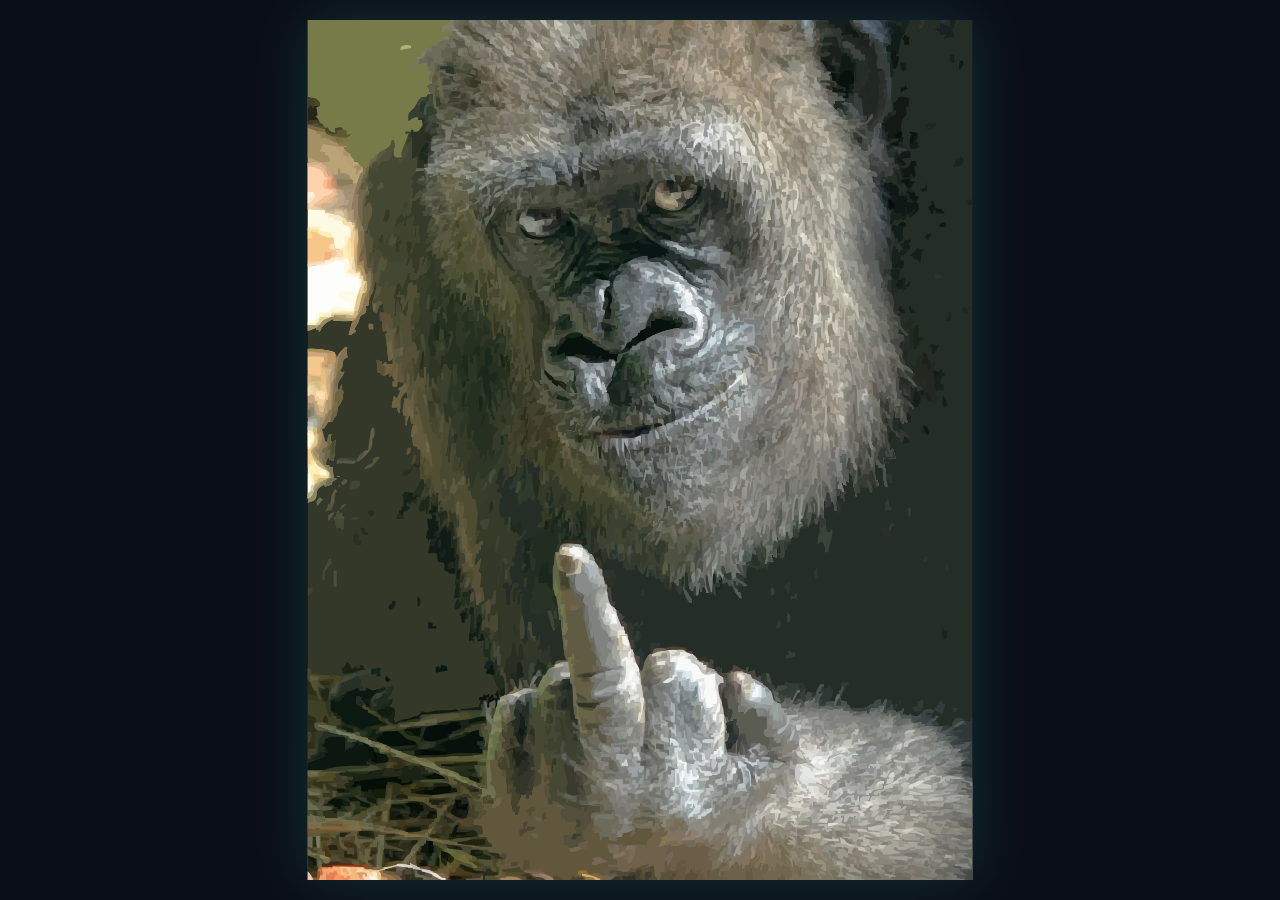
==== commit a0cd23b2: "Add files via upload" ====
--- a/index.html
+++ b/index.html
@@ -46,7 +46,7 @@
 
 <div class="svg-wrap">
   <!-- ВСТАВЬ СЮДА СВОЙ SVG -->
-<svg version="1.1" xmlns="http://www.w3.org/2000/svg" width="618" height="800">
+<svg version="1.1" xmlns="http://www.w3.org/2000/svg" viewBox="0 0 618 800" preserveAspectRatio="xMidYMid meet">
 <path d="M0 0 C203.94 0 407.88 0 618 0 C618 264 618 528 618 800 C414.06 800 210.12 800 0 800 C0 536 0 272 0 0 Z " fill="#333828" transform="translate(0,0)"/>
 <path d="M0 0 C49.17 0 98.34 0 149 0 C149 233.97 149 467.94 149 709 C145 708 145 708 142 707 C142 706.34 142 705.68 142 705 C136.92216681 702.07048085 131.75857366 701.8628911 126 702 C127.0625 700.5 127.0625 700.5 129 699 C135.13846154 698.56923077 135.13846154 698.56923077 138 700 C138 699.34 138 698.68 138 698 C135.36 697.67 132.72 697.34 130 697 C131.875 695.9375 131.875 695.9375 134 695 C134.66 695.33 135.32 695.66 136 696 C136 695.34 136 694.68 136 694 C137.32 693.67 138.64 693.34 140 693 C139.67 692.01 139.34 691.02 139 690 C139.99 689.67 140.98 689.34 142 689 C142.33 688.01 142.66 687.02 143 686 C142.01 686 141.02 686 140 686 C140 684.68 140 683.36 140 682 C138.68 682 137.36 682 136 682 C136 681.34 136 680.68 136 680 C136.66 680 137.32 680 138 680 C138 679.34 138 678.68 138 678 C135.69 678 133.38 678 131 678 C130.9484375 677.6803125 130.9484375 677.6803125 130.6875 676.0625 C130.460625 675.381875 130.23375 674.70125 130 674 C129.01 673.67 128.02 673.34 127 673 C127.66 672.01 128.32 671.02 129 670 C128.01 669.67 127.02 669.34 126 669 C127.32 668.34 128.64 667.68 130 667 C128.02 667 126.04 667 124 667 C124 666.01 124 665.02 124 664 C121.36 663.34 118.72 662.68 116 662 C116.33 660.68 116.66 659.36 117 658 C116.195625 657.87625 115.39125 657.7525 114.5625 657.625 C110.34141271 656.88445837 106.17664983 655.95598874 102 655 C102 654.34 102 653.68 102 653 C101.484375 653.165 100.96875 653.33 100.4375 653.5 C97.26636124 654.15049 94.22781666 654.0620734 91 654 C91.33 652.68 91.66 651.36 92 650 C91.0925 650.165 90.185 650.33 89.25 650.5 C86 651 86 651 82 651 C82 649.02 82 647.04 82 645 C81.05125 645.495 80.1025 645.99 79.125 646.5 C76 648 76 648 74 648 C74 647.01 74 646.02 74 645 C73.34 645 72.68 645 72 645 C71.67 645.99 71.34 646.98 71 648 C70.01 647.67 69.02 647.34 68 647 C66.66893378 646.65772583 65.33599921 646.32248257 64 646 C64 645.34 64 644.68 64 644 C64.66 644 65.32 644 66 644 C66.33 642.02 66.66 640.04 67 638 C65.35 638 63.7 638 62 638 C62 638.66 62 639.32 62 640 C59.69 640 57.38 640 55 640 C54.34 641.65 53.68 643.3 53 645 C52.34 645 51.68 645 51 645 C51 644.34 51 643.68 51 643 C45.21101581 642.79325056 40.57067277 643.40837921 35 645 C35 644.34 35 643.68 35 643 C33.02 642.67 31.04 642.34 29 642 C29 641.34 29 640.68 29 640 C27.700625 640.185625 26.40125 640.37125 25.0625 640.5625 C22.84765625 640.87890625 22.84765625 640.87890625 21 641 C20.67 640.67 20.34 640.34 20 640 C19.67 640.66 19.34 641.32 19 642 C14.38 641.67 9.76 641.34 5 641 C5.33 639.35 5.66 637.7 6 636 C4.35 636 2.7 636 1 636 C1.66 634.35 2.32 632.7 3 631 C1.35 631.99 -0.3 632.98 -2 634 C-2.33 633.34 -2.66 632.68 -3 632 C-3.66 632.99 -4.32 633.98 -5 635 C-5.66 635 -6.32 635 -7 635 C-7 636.32 -7 637.64 -7 639 C-8.65 639.33 -10.3 639.66 -12 640 C-11.34 638.35 -10.68 636.7 -10 635 C-10.763125 635.350625 -11.52625 635.70125 -12.3125 636.0625 C-15 637 -15 637 -18 636 C-16.25807076 631.76960042 -14.46440486 627.8726362 -12 624 C-14.40072955 626.88087546 -16.47291037 629.56404834 -18 633 C-18.66 633 -19.32 633 -20 633 C-20.33 634.32 -20.66 635.64 -21 637 C-21 635.35 -21 633.7 -21 632 C-22.65 632.33 -24.3 632.66 -26 633 C-26 633.66 -26 634.32 -26 635 C-29 636 -29 636 -31.46875 635.39453125 C-34.66530823 633.63346445 -35.69364771 631.83583571 -37.5 628.6875 C-41.91073128 621.43387768 -46.34135698 617.56489045 -53.6953125 613.4296875 C-55.81552707 612.11443575 -57.29270136 610.79266357 -59 609 C-63.51632917 606.476169 -67.97943621 606.80311515 -73 607 C-73 609.31 -73 611.62 -73 614 C-72.030625 614.2475 -71.06125 614.495 -70.0625 614.75 C-67 616 -67 616 -66.0625 617.625 C-65.96945913 621.16055315 -66.47530371 624.50202474 -67 628 C-67.66 628 -68.32 628 -69 628 C-69 630.31 -69 632.62 -69 635 C-68.34 635 -67.68 635 -67 635 C-67.66 637.64 -68.32 640.28 -69 643 C-65.75 643.8125 -65.75 643.8125 -62 644 C-59.5625 641.5625 -59.5625 641.5625 -58 639 C-56.02 639.33 -54.04 639.66 -52 640 C-51.34 642.31 -50.68 644.62 -50 647 C-47.36 647.33 -44.72 647.66 -42 648 C-40.45953238 652.10791365 -41.24003809 655.78566579 -42 660 C-42.66 660.33 -43.32 660.66 -44 661 C-43.34 662.65 -42.68 664.3 -42 666 C-39.69 666.33 -37.38 666.66 -35 667 C-35.33 668.32 -35.66 669.64 -36 671 C-35.01 670.67 -34.02 670.34 -33 670 C-33 670.99 -33 671.98 -33 673 C-31.68 672.34 -30.36 671.68 -29 671 C-29 672.32 -29 673.64 -29 675 C-31.97 675.66 -34.94 676.32 -38 677 C-38 677.99 -38 678.98 -38 680 C-37.01 680 -36.02 680 -35 680 C-35 680.99 -35 681.98 -35 683 C-34.01 683 -33.02 683 -32 683 C-32 684.65 -32 686.3 -32 688 C-29.36 688.33 -26.72 688.66 -24 689 C-24.33 689.66 -24.66 690.32 -25 691 C-28.71888239 690.49287967 -31.73454239 689.88391785 -35 688 C-35 688.99 -35 689.98 -35 691 C-36.65 690.67 -38.3 690.34 -40 690 C-40 688.68 -40 687.36 -40 686 C-41.65 685.67 -43.3 685.34 -45 685 C-44.34 684.01 -43.68 683.02 -43 682 C-42.34 682.33 -41.68 682.66 -41 683 C-40.67 682.01 -40.34 681.02 -40 680 C-42.97 680.33 -45.94 680.66 -49 681 C-48.67 678.36 -48.34 675.72 -48 673 C-52.06815373 674.84916079 -55.0094833 676.66442368 -58 680 C-57.01 681.32 -56.02 682.64 -55 684 C-55.99 684 -56.98 684 -58 684 C-58.33 685.32 -58.66 686.64 -59 688 C-59.99 687.67 -60.98 687.34 -62 687 C-62 686.01 -62 685.02 -62 684 C-62.969375 684.20625 -63.93875 684.4125 -64.9375 684.625 C-70.53011428 685.44509822 -75.72662584 683.75779139 -81 682 C-82.17987049 676.46935707 -82.07095177 671.11957209 -82 665.5 C-81.94698354 653.07579715 -82.26875645 641.43273274 -85.62792969 629.41455078 C-86.61213403 625.86690047 -87.42000916 622.68674706 -87 619 C-86.34 618.34 -85.68 617.68 -85 617 C-84.01 617 -83.02 617 -82 617 C-83.75389865 612.35216858 -84.75687297 609.77997978 -89 607 C-89 606.34 -89 605.68 -89 605 C-91.97 604.01 -94.94 603.02 -98 602 C-98 601.34 -98 600.68 -98 600 C-98.99 600 -99.98 600 -101 600 C-101 599.34 -101 598.68 -101 598 C-101.53625 597.938125 -102.0725 597.87625 -102.625 597.8125 C-106.52992602 596.47660426 -110.1316985 593.73660299 -112 590 C-122.4254875 584.64055614 -132.54729845 584.81793481 -143.52734375 588.24609375 C-146 589 -146 589 -148.69140625 589.34765625 C-151 590 -151 590 -152.19140625 591.77734375 C-152.45824219 592.51082031 -152.72507812 593.24429688 -153 594 C-153.31839844 594.74378906 -153.63679687 595.48757813 -153.96484375 596.25390625 C-154.61382181 597.79425176 -155.25965258 599.33592703 -155.90234375 600.87890625 C-157.01889183 603.03650628 -158.19729727 604.39246167 -160 606 C-162.99420352 599.12393085 -165.72846103 592.18638472 -168.25 585.125 C-168.50797363 584.412229 -168.76594727 583.69945801 -169.03173828 582.96508789 C-170.43257684 578.99045313 -171.4470437 575.19983473 -172 571 C-172.66 571 -173.32 571 -174 571 C-174.33 568.69 -174.66 566.38 -175 564 C-175.66 564 -176.32 564 -177 564 C-177.20625 563.5153125 -177.20625 563.5153125 -178.25 561.0625 C-179.84696808 557.31841215 -181.53082794 553.61643808 -183.23046875 549.91796875 C-184 548 -184 548 -184 546 C-184.99 545.67 -185.98 545.34 -187 545 C-189.13970789 540.46381928 -190.18944073 536.26019029 -190.9375 531.3125 C-192.39926734 521.91202871 -194.33789178 513.15690453 -200.5703125 505.76171875 C-201.96358085 504.04487715 -202.89132355 502.40920545 -203.875 500.4375 C-207.52035283 493.82746188 -213.86942423 489.16463907 -221 487 C-225.55693233 486.45875516 -230.06252524 486.45222221 -234 489 C-235.3125 492.125 -235.3125 492.125 -236 495 C-236.99 495 -237.98 495 -239 495 C-238.98839844 495.75925781 -238.97679687 496.51851563 -238.96484375 497.30078125 C-238.95582031 498.29464844 -238.94679687 499.28851563 -238.9375 500.3125 C-238.92589844 501.29863281 -238.91429687 502.28476562 -238.90234375 503.30078125 C-239 506 -239 506 -240 509 C-240.22869389 512.49613384 -240.18515539 515.99715356 -240.1875 519.5 C-240.19974609 520.46292969 -240.21199219 521.42585937 -240.22460938 522.41796875 C-240.22654297 523.34222656 -240.22847656 524.26648438 -240.23046875 525.21875 C-240.23457764 526.06373047 -240.23868652 526.90871094 -240.24291992 527.77929688 C-240 530 -240 530 -238 533 C-235.61432105 541.31704589 -234.52432904 549.36745288 -235 558 C-234.34 558 -233.68 558 -233 558 C-232.87882813 559.11375 -232.75765625 560.2275 -232.6328125 561.375 C-231.77467864 569.21314106 -230.89744524 577.04860137 -229.9375 584.875 C-229.78152344 586.15117188 -229.62554687 587.42734375 -229.46484375 588.7421875 C-229.10863608 591.23863453 -228.68709044 593.57998234 -228 596 C-229.98567708 596.22786458 -231.97135417 596.45572917 -233.95703125 596.68359375 C-236 597 -236 597 -239 598 C-239 598.99 -239 599.98 -239 601 C-240.63064764 602.05771739 -242.30280873 603.05273046 -244 604 C-246.40879165 606.06467856 -246.96331553 606.88994659 -248 610 C-248.66 610 -249.32 610 -250 610 C-250.33 611.32 -250.66 612.64 -251 614 C-251.66 614 -252.32 614 -253 614 C-253.66 616.31 -254.32 618.62 -255 621 C-255.66 621 -256.32 621 -257 621 C-257 620.01 -257 619.02 -257 618 C-257.66 618 -258.32 618 -259 618 C-257.87548273 615.0280615 -256.77706209 612.66559313 -255 610 C-256.875 610.1875 -256.875 610.1875 -259 611 C-260.1875 613.4375 -260.1875 613.4375 -261 616 C-261.33 616.66 -261.66 617.32 -262 618 C-262.66 618 -263.32 618 -264 618 C-264.185625 617.38125 -264.37125 616.7625 -264.5625 616.125 C-266.71437233 612.94397134 -269.37533763 612.80548053 -273 612 C-273 615.3 -273 618.6 -273 622 C-273.66 622 -274.32 622 -275 622 C-278 616.375 -278 616.375 -278 613 C-278.99 613 -279.98 613 -281 613 C-281 614.32 -281 615.64 -281 617 C-281.99 617 -282.98 617 -284 617 C-287.80690833 609.62411511 -286.02942972 601.66472117 -284 594 C-283.34 594 -282.68 594 -282 594 C-282 593.34 -282 592.68 -282 592 C-281.34 591.67 -280.68 591.34 -280 591 C-279.4375 588.375 -279.4375 588.375 -279 585 C-278.814375 583.72125 -278.62875 582.4425 -278.4375 581.125 C-278.293125 580.09375 -278.14875 579.0625 -278 578 C-275.99498133 581.007528 -275.68193606 582.11231132 -275.375 585.5625 C-275.33761719 585.95501953 -275.33761719 585.95501953 -275.1484375 587.94140625 C-275 590 -275 590 -275 592 C-274.34 592 -273.68 592 -273 592 C-273.020625 590.741875 -273.04125 589.48375 -273.0625 588.1875 C-273.10886083 585.35948913 -272.91692961 583.75078884 -272 581 C-271.34 581 -270.68 581 -270 581 C-269.90203125 581.69867187 -269.8040625 582.39734375 -269.703125 583.1171875 C-269.55359375 584.02726563 -269.4040625 584.93734375 -269.25 585.875 C-269.18039062 586.32746094 -269.18039062 586.32746094 -268.828125 588.6171875 C-268 591 -268 591 -266.09375 592.375 C-263.1823807 593.24406546 -261.6488865 592.32444325 -259 591 C-258.67 591.66 -258.34 592.32 -258 593 C-256.68 592.34 -255.36 591.68 -254 591 C-254 591.99 -254 592.98 -254 594 C-253.34 593.67 -252.68 593.34 -252 593 C-251.5859375 591.15234375 -251.5859375 591.15234375 -251.375 588.9375 C-251.25125 587.638125 -251.1275 586.33875 -251 585 C-252.65 585.33 -254.3 585.66 -256 586 C-255.67 585.175 -255.67 585.175 -254 581 C-253.67 581 -253.34 581 -253 581 C-253 578.03 -253 575.06 -253 572 C-253.33 572 -253.66 572 -254 572 C-254.33 573.98 -254.66 575.96 -255 578 C-257 575 -257 575 -257 573 C-257.99 573 -258.98 573 -260 573 C-261.10228696 568.59085217 -261.07654536 564.51617599 -261 560 C-261.99 560 -262.98 560 -264 560 C-264.19644384 561.89492746 -264.38177288 563.79100903 -264.5625 565.6875 C-264.66691406 566.74324219 -264.77132812 567.79898438 -264.87890625 568.88671875 C-265 572 -265 572 -264.40625 574.75 C-264.2721875 575.4925 -264.138125 576.235 -264 577 C-265.9375 579.3125 -265.9375 579.3125 -268 581 C-268 580.01 -268 579.02 -268 578 C-268.66 578 -269.32 578 -270 578 C-269.83242188 577.21238281 -269.66484375 576.42476562 -269.4921875 575.61328125 C-268.14511269 568.40898875 -268.12120708 562.66558133 -269.48046875 555.4921875 C-270.08910775 551.40103514 -270.19954 547.44175733 -270.1875 543.3125 C-270.1879834 542.61664795 -270.1884668 541.9207959 -270.18896484 541.20385742 C-270.1362894 536.27257881 -270.1362894 536.27257881 -269 534 C-269.66 534 -270.32 534 -271 534 C-271.33 537.3 -271.66 540.6 -272 544 C-272.66 544 -273.32 544 -274 544 C-274 540.37 -274 536.74 -274 533 C-273.01 532.67 -272.02 532.34 -271 532 C-271 531.01 -271 530.02 -271 529 C-272.9375 529.9375 -272.9375 529.9375 -275 532 C-275.66174825 534.9858081 -275.87205948 537.94861869 -276 541 C-276.66 541 -277.32 541 -278 541 C-278.28323135 537.2928163 -278.4661091 533.69597097 -278 530 C-275.5 528.0625 -275.5 528.0625 -273 527 C-273 525.68 -273 524.36 -273 523 C-274.65 523.33 -276.3 523.66 -278 524 C-278.1546875 524.5671875 -278.1546875 524.5671875 -278.9375 527.4375 C-280 531 -280 531 -281 532 C-281.07244053 534.01964199 -281.08377188 536.04167124 -281.0625 538.0625 C-281.05347656 539.16722656 -281.04445313 540.27195312 -281.03515625 541.41015625 C-281.02355469 542.26480469 -281.01195312 543.11945312 -281 544 C-281.99 544 -282.98 544 -284 544 C-284.16986545 542.43784452 -284.33573964 540.8752548 -284.5 539.3125 C-284.5928125 538.44238281 -284.685625 537.57226562 -284.78125 536.67578125 C-284.99159864 534.10276661 -285.03719144 531.58015636 -285 529 C-285.99 528.67 -286.98 528.34 -288 528 C-287.67 526.68 -287.34 525.36 -287 524 C-285.35 523.67 -283.7 523.34 -282 523 C-282 523.99 -282 524.98 -282 526 C-281.34 526 -280.68 526 -280 526 C-279.835 525.175 -279.835 525.175 -279 521 C-279.66 520.67 -280.32 520.34 -281 520 C-282.17611086 515.00152882 -281.96237913 511.73279673 -280 507 C-280.99 507 -281.98 507 -283 507 C-283 505.02 -283 503.04 -283 501 C-284.32 501.66 -285.64 502.32 -287 503 C-287 507.29 -287 511.58 -287 516 C-287.66 516 -288.32 516 -289 516 C-289.66 520.29 -290.32 524.58 -291 529 C-291.66 529 -292.32 529 -293 529 C-294.03320619 524.4224176 -293.84513777 521.31028311 -292.5625 516.8125 C-291 511.24215247 -291 511.24215247 -291 508 C-291.66 508.33 -292.32 508.66 -293 509 C-292.67 506.69 -292.34 504.38 -292 502 C-291.34 502 -290.68 502 -290 502 C-290.33 500.35 -290.66 498.7 -291 497 C-292.65 496.67 -294.3 496.34 -296 496 C-297.06546953 492.8035914 -297.07427838 490.34252724 -297 487 C-299.22925337 490.03178459 -300.09585569 491.31531647 -299.5625 495.125 C-299.376875 496.07375 -299.19125 497.0225 -299 498 C-299.66 498.99 -300.32 499.98 -301 501 C-302.32 500.67 -303.64 500.34 -305 500 C-305.77662337 495.59913426 -305.91311636 492.3373027 -305 488 C-305.4375 485.1875 -305.4375 485.1875 -306 483 C-309 485 -309 485 -310 488 C-310.99 487.67 -311.98 487.34 -313 487 C-312.67 484.69 -312.34 482.38 -312 480 C-311.34 480 -310.68 480 -310 480 C-309.67 478.35 -309.34 476.7 -309 475 C-309.99 475 -310.98 475 -312 475 C-311.99738159 474.6851062 -311.99738159 474.6851062 -311.98413086 473.09155273 C-311.96319862 470.20687885 -311.9502885 467.32222102 -311.9375 464.4375 C-311.93331055 463.94217773 -311.93331055 463.94217773 -311.91210938 461.43554688 C-311.89463086 456.17451301 -312.07691602 451.18235335 -313 446 C-313.99 445.67 -314.98 445.34 -316 445 C-317.1875 441.4375 -317.1875 441.4375 -318 438 C-318.66 438 -319.32 438 -320 438 C-319.67 434.37 -319.34 430.74 -319 427 C-319.33 428.65 -319.66 430.3 -320 432 C-320.66 432 -321.32 432 -322 432 C-322.103125 431.0925 -322.20625 430.185 -322.3125 429.25 C-323.00649813 425.96928156 -323.70085668 424.39110905 -326 422 C-326.66 422 -327.32 422 -328 422 C-328 421.01 -328 420.02 -328 419 C-328.99 419 -329.98 419 -331 419 C-330.125 414.125 -330.125 414.125 -329 413 C-328.95919217 411.00041636 -328.95745644 408.99954746 -329 407 C-329.99 406.67 -330.98 406.34 -332 406 C-331.835 404.02 -331.835 404.02 -331 394 C-331.99 394.33 -332.98 394.66 -334 395 C-334.13277344 396.05960937 -334.26554687 397.11921875 -334.40234375 398.2109375 C-334.58053875 399.59898279 -334.7589346 400.98700231 -334.9375 402.375 C-335.02451172 403.07367188 -335.11152344 403.77234375 -335.20117188 404.4921875 C-335.88671875 409.7734375 -335.88671875 409.7734375 -337 412 C-337.66 412 -338.32 412 -339 412 C-339 410.02 -339 408.04 -339 406 C-339.99 406 -340.98 406 -342 406 C-341.86722656 405.44054687 -341.73445313 404.88109375 -341.59765625 404.3046875 C-340.20122925 397.96470504 -339.63708443 391.77956596 -339.34375 385.296875 C-338.99315419 381.93434248 -338.09105708 379.18588667 -337 376 C-336.8046875 373.6640625 -336.8046875 373.6640625 -336.875 371.625 C-336.91625 370.42875 -336.9575 369.2325 -337 368 C-337.33 368 -337.66 368 -338 368 C-338 370.64 -338 373.28 -338 376 C-340.50828536 374.09645193 -341.00135005 372.99420274 -341.73046875 369.86328125 C-341.88128906 368.69152344 -342.03210938 367.51976562 -342.1875 366.3125 C-342.34605469 365.13300781 -342.50460937 363.95351563 -342.66796875 362.73828125 C-342.77753906 361.83464844 -342.88710938 360.93101562 -343 360 C-343 361.98 -343 363.96 -343 366 C-344.9375 365.3125 -344.9375 365.3125 -347 364 C-347.38218767 362.34385343 -347.71395102 360.67542976 -348 359 C-348.97850195 357.97895449 -349.97980427 356.9793879 -351 356 C-353.1658699 351.78858631 -353.52697202 347.65144182 -354 343 C-353.34 342.67 -352.68 342.34 -352 342 C-351.34 342.66 -350.68 343.32 -350 344 C-349.01 344 -348.02 344 -347 344 C-347 343.34 -347 342.68 -347 342 C-347.66 342 -348.32 342 -349 342 C-352 335.25 -352 335.25 -352 333 C-352.66 333 -353.32 333 -354 333 C-354 335.64 -354 338.28 -354 341 C-354.66 341 -355.32 341 -356 341 C-356 338.03 -356 335.06 -356 332 C-356.33 332 -356.66 332 -357 332 C-357.33 335.3 -357.66 338.6 -358 342 C-358.99 342.33 -359.98 342.66 -361 343 C-360.85919445 340.22882696 -360.71256882 337.45817359 -360.5625 334.6875 C-360.52318359 333.90181641 -360.48386719 333.11613281 -360.44335938 332.30664062 C-360.40146484 331.54931641 -360.35957031 330.79199219 -360.31640625 330.01171875 C-360.27974854 329.31522217 -360.24309082 328.61872559 -360.20532227 327.90112305 C-360 326 -360 326 -359 323 C-359.66 323 -360.32 323 -361 323 C-361 326.3 -361 329.6 -361 333 C-362.32 332.67 -363.64 332.34 -365 332 C-365.165 331.34 -365.165 331.34 -366 328 C-366.495 329.32 -366.495 329.32 -369 336 C-369.33 336 -369.66 336 -370 336 C-370.06058594 335.05898438 -370.12117188 334.11796875 -370.18359375 333.1484375 C-370.22548828 332.52582031 -370.22548828 332.52582031 -370.4375 329.375 C-370.51871094 328.14523437 -370.59992188 326.91546875 -370.68359375 325.6484375 C-371 322 -371 322 -371.66015625 318.6640625 C-371.77230469 317.78492188 -371.88445312 316.90578125 -372 316 C-371.34 315.34 -370.68 314.68 -370 314 C-370 315.98 -370 317.96 -370 320 C-369.34 320 -368.68 320 -368 320 C-367.855625 319.13375 -367.71125 318.2675 -367.5625 317.375 C-367.04166667 314.25 -366.52083333 311.125 -366 308 C-366.66 308 -367.32 308 -368 308 C-370 306 -370 306 -370.125 302.375 C-370.08375 301.26125 -370.0425 300.1475 -370 299 C-370.66 299 -371.32 299 -372 299 C-372.19491452 297.54263913 -372.38069358 296.08405407 -372.5625 294.625 C-372.66691406 293.81289063 -372.77132812 293.00078125 -372.87890625 292.1640625 C-373 290 -373 290 -372 288 C-371.34 288 -370.68 288 -370 288 C-370.165 287.34 -370.165 287.34 -371 284 C-371.66 284 -372.32 284 -373 284 C-373.05395478 282.37536158 -373.09277195 280.75021459 -373.125 279.125 C-373.14820313 278.22007812 -373.17140625 277.31515625 -373.1953125 276.3828125 C-373 274 -373 274 -371 272 C-371 270.03634781 -371.00519151 268.07219074 -371.0625 266.109375 C-370.97554873 263.17476975 -370.08271558 260.70678895 -369 258 C-368.34 258.33 -367.68 258.66 -367 259 C-367.33 260.65 -367.66 262.3 -368 264 C-367.34 264 -366.68 264 -366 264 C-365.67 260.7 -365.34 257.4 -365 254 C-365.99 254 -366.98 254 -368 254 C-368 251.36 -368 248.72 -368 246 C-368.66 246 -369.32 246 -370 246 C-370.33 247.32 -370.66 248.64 -371 250 C-371.33 249.175 -371.33 249.175 -373 245 C-373.66 245 -374.32 245 -375 245 C-375.12375 246.175625 -375.2475 247.35125 -375.375 248.5625 C-375.86435935 252.54120426 -376.8055205 256.17766559 -378 260 C-378.66 258.68 -379.32 257.36 -380 256 C-380.99 256 -381.98 256 -383 256 C-383.33 255.01 -383.66 254.02 -384 253 C-384.66 254.65 -385.32 256.3 -386 258 C-384.68 257.67 -383.36 257.34 -382 257 C-382 258.98 -382 260.96 -382 263 C-381.34 262.67 -380.68 262.34 -380 262 C-380 264.31 -380 266.62 -380 269 C-379.73445313 268.28972656 -379.46890625 267.57945312 -379.1953125 266.84765625 C-378.84210938 265.92855469 -378.48890625 265.00945312 -378.125 264.0625 C-377.77695312 263.14597656 -377.42890625 262.22945313 -377.0703125 261.28515625 C-376 259 -376 259 -374 258 C-374.14033111 259.97956441 -374.2874123 261.95865141 -374.4375 263.9375 C-374.51871094 265.03964844 -374.59992188 266.14179688 -374.68359375 267.27734375 C-375 270 -375 270 -376 271 C-376.04080783 272.99958364 -376.04254356 275.00045254 -376 277 C-376.66 277.33 -377.32 277.66 -378 278 C-378 277.01 -378 276.02 -378 275 C-378.99 274.67 -379.98 274.34 -381 274 C-382.65012016 270.77150403 -383.74776655 267.41125663 -385 264 C-385.33 267.63 -385.66 271.26 -386 275 C-386.99 275.33 -387.98 275.66 -389 276 C-388.98839844 274.90300781 -388.97679687 273.80601562 -388.96484375 272.67578125 C-388.95546036 271.22135588 -388.94636075 269.76692865 -388.9375 268.3125 C-388.93331055 267.95188477 -388.93331055 267.95188477 -388.91210938 266.12695312 C-388.8980141 263.04008856 -388.96580866 260.16708167 -389.5859375 257.13671875 C-390.19815056 253.97746833 -388.75400611 252.59852757 -387 250 C-386.30177383 248.34630643 -385.62501395 246.68272986 -385 245 C-384.34 245 -383.68 245 -383 245 C-382.67 245.66 -382.34 246.32 -382 247 C-380.02 243.04 -378.04 239.08 -376 235 C-374.68 235 -373.36 235 -372 235 C-371.67 236.65 -371.34 238.3 -371 240 C-370.01 240 -369.02 240 -368 240 C-367.34 240 -366.68 240 -366 240 C-366 239.01 -366 238.02 -366 237 C-365.37351562 236.69707031 -364.74703125 236.39414063 -364.1015625 236.08203125 C-357.37831703 232.63557261 -357.37831703 232.63557261 -355.4375 229.375 C-355 227 -355 227 -355 224 C-355.99 224 -356.98 224 -358 224 C-358 223.01 -358 222.02 -358 221 C-358.45375 222.2375 -358.9075 223.475 -359.375 224.75 C-360.4384007 227.59245495 -361.55192483 230.32663046 -363 233 C-363.66 232.67 -364.32 232.34 -365 232 C-363.68 228.04 -362.36 224.08 -361 220 C-363 221 -363 221 -364.0703125 224.16015625 C-364.42991937 225.45873661 -364.78114216 226.75966085 -365.125 228.0625 C-365.30675781 228.72572266 -365.48851562 229.38894531 -365.67578125 230.07226562 C-366.12430404 231.71291479 -366.56307386 233.35622449 -367 235 C-367.99 235 -368.98 235 -370 235 C-372.7558573 230.86621405 -373.10756445 228.94796454 -373 224 C-373.45375 224.825 -373.9075 225.65 -374.375 226.5 C-374.91125 227.325 -375.4475 228.15 -376 229 C-376.66 229 -377.32 229 -378 229 C-378.04241723 226.66705225 -378.04092937 224.33297433 -378 222 C-377.67 221.67 -377.34 221.34 -377 221 C-376.92728259 218.64686445 -376.91629132 216.29166332 -376.9375 213.9375 C-376.94652344 212.64714844 -376.95554687 211.35679687 -376.96484375 210.02734375 C-376.97644531 209.02832031 -376.98804688 208.02929688 -377 207 C-375.33333333 207 -373.66666667 207 -372 207 C-372.66 209.97 -373.32 212.94 -374 216 C-373.34 216 -372.68 216 -372 216 C-371.67 214.185 -371.67 214.185 -370 205 C-369.835 205.33 -369.835 205.33 -369 207 C-367.68 207 -366.36 207 -365 207 C-365.0825 206.690625 -365.0825 206.690625 -365.5 205.125 C-366.20075317 200.74529271 -366.07734251 196.42571011 -366 192 C-366.66 192 -367.32 192 -368 192 C-367.67 195.3 -367.34 198.6 -367 202 C-367.66 202 -368.32 202 -369 202 C-369 201.34 -369 200.68 -369 200 C-369.66 199.67 -370.32 199.34 -371 199 C-370.34 196.69 -369.68 194.38 -369 192 C-369.66 192 -370.32 192 -371 192 C-371.33 192.66 -371.66 193.32 -372 194 C-372.66 193.67 -373.32 193.34 -374 193 C-373.21302675 189.58978257 -372.12880057 186.31114834 -371 183 C-371.99 183.33 -372.98 183.66 -374 184 C-374.33 184.99 -374.66 185.98 -375 187 C-375.66 187 -376.32 187 -377 187 C-376.67 189.31 -376.34 191.62 -376 194 C-377.65 193.67 -379.3 193.34 -381 193 C-381 191.35 -381 189.7 -381 188 C-381.825 188.33 -381.825 188.33 -386 190 C-386 190.66 -386 191.32 -386 192 C-386.66 192 -387.32 192 -388 192 C-386.18125 183.815625 -386.18125 183.815625 -382.375 181.1875 C-381.983125 180.9915625 -381.983125 180.9915625 -380 180 C-379.67 180.99 -379.34 181.98 -379 183 C-378.34 181.35 -377.68 179.7 -377 178 C-376.34 178.99 -375.68 179.98 -375 181 C-374.82984375 180.08476562 -374.6596875 179.16953125 -374.484375 178.2265625 C-374.24203125 177.03804687 -373.9996875 175.84953125 -373.75 174.625 C-373.51796875 173.44164062 -373.2859375 172.25828125 -373.046875 171.0390625 C-372 168 -372 168 -370 166.71875 C-369.34 166.4815625 -368.68 166.244375 -368 166 C-366.25 163.875 -366.25 163.875 -365 162 C-364.34 162.33 -363.68 162.66 -363 163 C-363.66 165.64 -364.32 168.28 -365 171 C-364.34 171 -363.68 171 -363 171 C-363 171.66 -363 172.32 -363 173 C-362.01 173 -361.02 173 -360 173 C-360 174.65 -360 176.3 -360 178 C-360.66 178 -361.32 178 -362 178 C-362 179.32 -362 180.64 -362 182 C-360.68 181.67 -359.36 181.34 -358 181 C-357.67 179.68 -357.34 178.36 -357 177 C-356.835 177.825 -356.835 177.825 -356 182 C-355.01 182 -354.02 182 -353 182 C-353.20496094 182.58007812 -353.40992188 183.16015625 -353.62109375 183.7578125 C-355.14009813 188.1621984 -356.4047151 192.35677777 -357 197 C-356.01 197 -355.02 197 -354 197 C-354.66 197.99 -355.32 198.98 -356 200 C-356 200.99 -356 201.98 -356 203 C-357.4375 204.5625 -357.4375 204.5625 -359 206 C-359.33 206.66 -359.66 207.32 -360 208 C-359.01 208 -358.02 208 -357 208 C-357 207.34 -357 206.68 -357 206 C-356.01 206 -355.02 206 -354 206 C-353.875 208.375 -353.875 208.375 -354 211 C-354.66 211.66 -355.32 212.32 -356 213 C-356.99 213 -357.98 213 -359 213 C-359 213.99 -359 214.98 -359 216 C-358.01 215.67 -358.01 215.67 -353 214 C-353 215.98 -353 217.96 -353 220 C-352.67 219.34 -352.34 218.68 -352 218 C-351.34 218 -350.68 218 -350 218 C-349.67 217.34 -349.34 216.68 -349 216 C-349 217.65 -349 219.3 -349 221 C-347.02 220.67 -345.04 220.34 -343 220 C-342.67 221.32 -342.34 222.64 -342 224 C-342.66 224 -343.32 224 -344 224 C-344 226.31 -344 228.62 -344 231 C-343.34 231.33 -342.68 231.66 -342 232 C-341.67 231.01 -341.34 230.02 -341 229 C-339.02 228.67 -337.04 228.34 -335 228 C-335.93101836 234.19862222 -336.82034891 239.18706844 -341 244 C-341.99 244 -342.98 244 -344 244 C-343.67 244.99 -343.34 245.98 -343 247 C-342.34 246.34 -341.68 245.68 -341 245 C-340.01 245 -339.02 245 -338 245 C-338 244.01 -338 243.02 -338 242 C-337.34 242 -336.68 242 -336 242 C-335 235.375 -335 235.375 -335 232 C-334.01 231.67 -333.02 231.34 -332 231 C-331.67 232.98 -331.34 234.96 -331 237 C-330.34 236.01 -329.68 235.02 -329 234 C-329 235.98 -329 237.96 -329 240 C-328.34 240 -327.68 240 -327 240 C-327 239.01 -327 238.02 -327 237 C-326.34 237 -325.68 237 -325 237 C-325.99 239.97 -326.98 242.94 -328 246 C-328.99 246 -329.98 246 -331 246 C-330.67 246.33 -330.67 246.33 -329 248 C-328.01 248 -327.02 248 -326 248 C-326 250.64 -326 253.28 -326 256 C-325.67 255.34 -325.34 254.68 -325 254 C-323.68 254 -322.36 254 -321 254 C-321.33 256.31 -321.66 258.62 -322 261 C-322.66 261 -323.32 261 -324 261 C-324 261.99 -324 262.98 -324 264 C-322.68 264 -321.36 264 -320 264 C-319.67 263.01 -319.34 262.02 -319 261 C-318.34 261 -317.68 261 -317 261 C-317.165 259.845 -317.165 259.845 -318 254 C-316.01637931 256.91708924 -316.0123809 258.12380904 -316.375 261.75 C-316.58125 262.8225 -316.7875 263.895 -317 265 C-316.34 265 -315.68 265 -315 265 C-315.02320313 264.17757813 -315.04640625 263.35515625 -315.0703125 262.5078125 C-315.18540877 255.38828639 -314.74660747 248.90845633 -313 242 C-312.34 242 -311.68 242 -311 242 C-311 246.62 -311 251.24 -311 256 C-311.33 255.34 -311.66 254.68 -312 254 C-312.66 254 -313.32 254 -314 254 C-314 254.99 -314 255.98 -314 257 C-312.35 257.33 -310.7 257.66 -309 258 C-308.75084061 259.76813112 -308.52633368 261.53974982 -308.3125 263.3125 C-308.18488281 264.29863281 -308.05726563 265.28476562 -307.92578125 266.30078125 C-308 269 -308 269 -309.4375 270.59375 C-309.953125 271.0578125 -310.46875 271.521875 -311 272 C-311.51171875 274.04296875 -311.51171875 274.04296875 -311.6875 276.1875 C-311.790625 277.445625 -311.89375 278.70375 -312 280 C-311.34 280 -310.68 280 -310 280 C-310 277.69 -310 275.38 -310 273 C-308.68 272.67 -307.36 272.34 -306 272 C-306 272.99 -306 273.98 -306 275 C-305.34 275 -304.68 275 -304 275 C-304.144375 274.26394531 -304.28875 273.52789062 -304.4375 272.76953125 C-304.623125 271.79371094 -304.80875 270.81789063 -305 269.8125 C-305.185625 268.84957031 -305.37125 267.88664062 -305.5625 266.89453125 C-305.96877612 264.2065794 -306.07933572 261.71228981 -306 259 C-306.66 259 -307.32 259 -308 259 C-308.98097047 255.37795519 -309.5566048 253.23570564 -307.98828125 249.75390625 C-306.73997225 247.74731212 -305.49380615 245.8315776 -304 244 C-303.67 244 -303.34 244 -303 244 C-302.80609271 246.31197155 -302.62003633 248.6246029 -302.4375 250.9375 C-302.38529297 251.58138672 -302.38529297 251.58138672 -302.12109375 254.83984375 C-302.10111328 255.36126953 -302.10111328 255.36126953 -302 258 C-302.33 258.33 -302.66 258.66 -303 259 C-303.36628677 260.99422795 -303.70131344 262.99453311 -304 265 C-303.34 265 -302.68 265 -302 265 C-302 263.68 -302 262.36 -302 261 C-301.34 261 -300.68 261 -300 261 C-300.33 264.63 -300.66 268.26 -301 272 C-301.66 272 -302.32 272 -303 272 C-302.01 274.31 -301.02 276.62 -300 279 C-300 276.03 -300 273.06 -300 270 C-299.67 270 -299.34 270 -299 270 C-298 279 -297 288 -296 297 C-294.80884027 293.42652082 -295.37313257 291.69203299 -296 288 C-296.12170686 285.20693065 -296.0953532 282.42004893 -296.0625 279.625 C-296.05798828 278.88894531 -296.05347656 278.15289062 -296.04882812 277.39453125 C-296.03715142 275.59631842 -296.01922011 273.79814803 -296 272 C-293.43312633 275.8503105 -294.16711276 277.58569763 -295 282 C-293.68 281.34 -292.36 280.68 -291 280 C-291 282.66666667 -291 285.33333333 -291 288 C-290.67 288 -290.34 288 -290 288 C-290 286.35 -290 284.7 -290 283 C-289.01 283.33 -288.02 283.66 -287 284 C-286.77213542 286.05078125 -286.54427083 288.1015625 -286.31640625 290.15234375 C-286 292 -286 292 -285 293 C-284.85714286 284.42857143 -284.85714286 284.42857143 -286 281 C-285.34 281 -284.68 281 -284 281 C-280.87059945 284.97193147 -280.70837071 288.04230204 -281 293 C-280.34 293.33 -279.68 293.66 -279 294 C-279.32742188 294.56203125 -279.65484375 295.1240625 -279.9921875 295.703125 C-281.11785494 298.26859964 -281.2068111 299.96842277 -281.125 302.75 C-281.10695313 303.54921875 -281.08890625 304.3484375 -281.0703125 305.171875 C-281.04710937 305.77515625 -281.02390625 306.3784375 -281 307 C-280.34 307 -279.68 307 -279 307 C-279.33 311.29 -279.66 315.58 -280 320 C-279.01 320 -278.02 320 -277 320 C-277 321.65 -277 323.3 -277 325 C-277.66 325 -278.32 325 -279 325 C-279 325.66 -279 326.32 -279 327 C-278.01 327 -277.02 327 -276 327 C-276 326.01 -276 325.02 -276 324 C-275.34 324 -274.68 324 -274 324 C-273.67 323.01 -273.34 322.02 -273 321 C-272.75 327.625 -272.75 327.625 -275 331 C-275.125 333.6875 -275.125 333.6875 -275 336 C-274.01 336 -273.02 336 -272 336 C-271.01 334.02 -270.02 332.04 -269 330 C-268.67 330.66 -268.34 331.32 -268 332 C-267.34 332 -266.68 332 -266 332 C-266.33 333.65 -266.66 335.3 -267 337 C-266.34 336.67 -265.68 336.34 -265 336 C-265.53725895 339.37705625 -266.11064623 342.696686 -267 346 C-265.125 345.375 -265.125 345.375 -263 344 C-261.75 340.875 -261.75 340.875 -261 338 C-261.99 337.34 -262.98 336.68 -264 336 C-264.29296875 333.3984375 -264.29296875 333.3984375 -264.1875 330.375 C-264.17396484 329.87355469 -264.17396484 329.87355469 -264.10546875 327.3359375 C-264.07066406 326.56507813 -264.03585937 325.79421875 -264 325 C-264.66 325 -265.32 325 -266 325 C-265.67 326.65 -265.34 328.3 -265 330 C-265.66 330 -266.32 330 -267 330 C-267 327.69 -267 325.38 -267 323 C-266.34 323 -265.68 323 -265 323 C-264.855625 322.38125 -264.71125 321.7625 -264.5625 321.125 C-264 319 -264 319 -263 317 C-262.34 317.33 -261.68 317.66 -261 318 C-261.020625 318.78375 -261.04125 319.5675 -261.0625 320.375 C-261 323 -261 323 -260 325 C-259.34 325 -258.68 325 -258 325 C-258.32871094 324.27296875 -258.65742188 323.5459375 -258.99609375 322.796875 C-260.00946794 319.97362239 -260.18051102 318.2144369 -260.0625 315.25 C-259.95473828 310.27275533 -260.20960229 305.39712877 -260.5625 300.4375 C-260.99069365 294.14597286 -260.89534044 288.26738311 -260 282 C-260.66 282 -261.32 282 -262 282 C-262.13277344 280.99839844 -262.26554687 279.99679687 -262.40234375 278.96484375 C-262.58071127 277.62239346 -262.7590977 276.27994567 -262.9375 274.9375 C-263.02451172 274.28072266 -263.11152344 273.62394531 -263.20117188 272.94726562 C-263.77569697 268.62768808 -264.37745827 264.31292423 -265 260 C-265.66 260 -266.32 260 -267 260 C-267 261.32 -267 262.64 -267 264 C-267.66 264 -268.32 264 -269 264 C-269 265.98 -269 267.96 -269 270 C-269.33 270 -269.66 270 -270 270 C-270.12117188 269.18015625 -270.24234375 268.3603125 -270.3671875 267.515625 C-270.53476562 266.43796875 -270.70234375 265.3603125 -270.875 264.25 C-271.03742188 263.18265625 -271.19984375 262.1153125 -271.3671875 261.015625 C-272 258 -272 258 -273.0703125 255.859375 C-274 254 -274 254 -274 250 C-274.66 250 -275.32 250 -276 250 C-276.165 249.175 -276.165 249.175 -277 245 C-277.66 245 -278.32 245 -279 245 C-279 244.34 -279 243.68 -279 243 C-279.66 243 -280.32 243 -281 243 C-281.33 241.02 -281.66 239.04 -282 237 C-283.32 237.33 -284.64 237.66 -286 238 C-290 233.375 -290 233.375 -290 230 C-290.99 230 -291.98 230 -293 230 C-292.855625 230.76441406 -292.71125 231.52882812 -292.5625 232.31640625 C-291.05699834 241.00440542 -290.78127845 249.21468438 -291 258 C-295 258 -295 258 -298 257 C-298 257.99 -298 258.98 -298 260 C-298.66 260 -299.32 260 -300 260 C-300 258.02 -300 256.04 -300 254 C-299.34 253.67 -298.68 253.34 -298 253 C-297.34 252.01 -296.68 251.02 -296 250 C-295.01 250 -294.02 250 -293 250 C-293 248.02 -293 246.04 -293 244 C-293.66 245.32 -294.32 246.64 -295 248 C-295.66 246.02 -296.32 244.04 -297 242 C-297.66 242 -298.32 242 -299 242 C-299 242.99 -299 243.98 -299 245 C-298.34 245.33 -297.68 245.66 -297 246 C-297 246.66 -297 247.32 -297 248 C-297.99 248.33 -298.98 248.66 -300 249 C-301.88341198 242.90660831 -302.0748291 238.27467799 -301 232 C-300.54625 232.66 -300.0925 233.32 -299.625 234 C-299.08875 234.66 -298.5525 235.32 -298 236 C-297.34 236 -296.68 236 -296 236 C-296.020625 234.72125 -296.04125 233.4425 -296.0625 232.125 C-296.125 228.25 -296.125 228.25 -295 226 C-295.26953125 223.65234375 -295.26953125 223.65234375 -295.8125 220.9375 C-295.98394531 220.03902344 -296.15539062 219.14054688 -296.33203125 218.21484375 C-296.55246094 217.48394531 -296.77289063 216.75304687 -297 216 C-297.66 215.67 -298.32 215.34 -299 215 C-299.39465208 212.41682273 -299.50806152 209.85811719 -299.65625 207.25 C-299.7696875 206.5075 -299.883125 205.765 -300 205 C-300.66 204.67 -301.32 204.34 -302 204 C-302.921875 202.36328125 -302.921875 202.36328125 -303.75 200.3125 C-304.03359375 199.64863281 -304.3171875 198.98476562 -304.609375 198.30078125 C-305.6707837 192.04908399 -300.84022958 186.10701567 -297.65820312 181.03515625 C-294.94461685 176.51415406 -294.94461685 176.51415406 -295.26171875 173.5703125 C-295.50535156 173.05210937 -295.74898438 172.53390625 -296 172 C-296.103125 173.0725 -296.20625 174.145 -296.3125 175.25 C-296.98146024 178.89887401 -297.32201653 180.51330107 -300 183 C-302.6875 183.75 -302.6875 183.75 -305 184 C-304.67 185.98 -304.34 187.96 -304 190 C-304.99 190 -305.98 190 -307 190 C-307.33 189.01 -307.66 188.02 -308 187 C-308.64453125 186.87753906 -309.2890625 186.75507813 -309.953125 186.62890625 C-310.62859375 186.42136719 -311.3040625 186.21382812 -312 186 C-313.046875 183.71484375 -313.046875 183.71484375 -313.75 180.9375 C-313.99234375 180.01839844 -314.2346875 179.09929687 -314.484375 178.15234375 C-314.65453125 177.44207031 -314.8246875 176.73179687 -315 176 C-316.32 176 -317.64 176 -319 176 C-319 175.34 -319 174.68 -319 174 C-312.375 170.125 -312.375 170.125 -309 169 C-308.67 168.01 -308.34 167.02 -308 166 C-308 166.99 -308 167.98 -308 169 C-307.34 169 -306.68 169 -306 169 C-306.33 168.01 -306.66 167.02 -307 166 C-304.69 165.01 -302.38 164.02 -300 163 C-300.33 163.99 -300.66 164.98 -301 166 C-301.66 166 -302.32 166 -303 166 C-303.33 167.65 -303.66 169.3 -304 171 C-304.99 171.33 -305.98 171.66 -307 172 C-307 172.66 -307 173.32 -307 174 C-305.35 174.33 -303.7 174.66 -302 175 C-301.67 174.34 -301.34 173.68 -301 173 C-300.34 173 -299.68 173 -299 173 C-298.731875 172.38125 -298.46375 171.7625 -298.1875 171.125 C-297 169 -297 169 -294 167 C-294.33 166.34 -294.66 165.68 -295 165 C-289.25 161 -289.25 161 -287 161 C-287 161.66 -287 162.32 -287 163 C-287.66 163 -288.32 163 -289 163 C-289 164.65 -289 166.3 -289 168 C-288.01 166.02 -287.02 164.04 -286 162 C-285.34 162 -284.68 162 -284 162 C-282.66666667 164.66666667 -281.33333333 167.33333333 -280 170 C-278.35 170 -276.7 170 -275 170 C-274.67 169.34 -274.34 168.68 -274 168 C-274 170.31 -274 172.62 -274 175 C-274.61875 175.04125 -275.2375 175.0825 -275.875 175.125 C-276.225625 175.269375 -276.225625 175.269375 -278 176 C-279.25 179.0625 -279.25 179.0625 -280 182 C-280.66 182 -281.32 182 -282 182 C-282 181.34 -282 180.68 -282 180 C-282.66 180 -283.32 180 -284 180 C-284 185.61 -284 191.22 -284 197 C-283.01 196.67 -282.02 196.34 -281 196 C-278.8125 196.4375 -278.8125 196.4375 -277 197 C-276.67 195.68 -276.34 194.36 -276 193 C-275.34 193 -274.68 193 -274 193 C-274 192.01 -274 191.02 -274 190 C-271.75 190.1875 -271.75 190.1875 -269 191 C-268.7009375 191.4021875 -268.7009375 191.4021875 -267.1875 193.4375 C-264.11285897 197.03922235 -261.59182164 197.15816603 -257 198 C-257 198.66 -257 199.32 -257 200 C-254.36 200 -251.72 200 -249 200 C-249 199.34 -249 198.68 -249 198 C-249.66 198 -250.32 198 -251 198 C-251 195.69 -251 193.38 -251 191 C-248.36 190.67 -245.72 190.34 -243 190 C-242.67 188.68 -242.34 187.36 -242 186 C-242.56589844 186.05349609 -242.56589844 186.05349609 -245.4296875 186.32421875 C-246.91139121 186.44613108 -248.39316612 186.56718016 -249.875 186.6875 C-250.62136719 186.76033203 -251.36773437 186.83316406 -252.13671875 186.90820312 C-254.3046875 187.07421875 -254.3046875 187.07421875 -258 187 C-258.66 186.01 -259.32 185.02 -260 184 C-263.625 182.8125 -263.625 182.8125 -267 182 C-267 181.01 -267 180.02 -267 179 C-267.99 179.33 -268.98 179.66 -270 180 C-271.6875 183.5625 -271.6875 183.5625 -273 187 C-273.66 187 -274.32 187 -275 187 C-274.67 183.7 -274.34 180.4 -274 177 C-272.02 176.67 -270.04 176.34 -268 176 C-268 175.01 -268 174.02 -268 173 C-268.66 173 -269.32 173 -270 173 C-270 172.34 -270 171.68 -270 171 C-268.68 171.33 -267.36 171.66 -266 172 C-266 171.34 -266 170.68 -266 170 C-265.01 170 -264.02 170 -263 170 C-263.33 168.68 -263.66 167.36 -264 166 C-263.34 166 -262.68 166 -262 166 C-261.67 167.65 -261.34 169.3 -261 171 C-258.69 171 -256.38 171 -254 171 C-254 170.34 -254 169.68 -254 169 C-254.99 168.67 -255.98 168.34 -257 168 C-256.34 166.68 -255.68 165.36 -255 164 C-255.99 163.67 -256.98 163.34 -258 163 C-258.66 164.32 -259.32 165.64 -260 167 C-260.66 163.7 -261.32 160.4 -262 157 C-262.33 158.65 -262.66 160.3 -263 162 C-263.33 161.01 -263.66 160.02 -264 159 C-265.65 159 -267.3 159 -269 159 C-268.34 157.68 -267.68 156.36 -267 155 C-267 155.66 -267 156.32 -267 157 C-266.443125 156.67 -265.88625 156.34 -265.3125 156 C-262.69715478 154.8690399 -260.8193354 154.84337026 -258 155 C-257.67 153.35 -257.34 151.7 -257 150 C-255.68 150.66 -254.36 151.32 -253 152 C-253 152.66 -253 153.32 -253 154 C-252.01 154 -251.02 154 -250 154 C-249.34 152.68 -248.68 151.36 -248 150 C-247.67 150.66 -247.34 151.32 -247 152 C-247.33 152.66 -247.66 153.32 -248 154 C-247.3503125 153.9278125 -247.3503125 153.9278125 -244.0625 153.5625 C-243.33160156 153.48128906 -242.60070312 153.40007812 -241.84765625 153.31640625 C-240 153 -240 153 -239 152 C-238.92773498 150.14712498 -238.9161878 148.29166122 -238.9375 146.4375 C-238.94652344 145.42558594 -238.95554688 144.41367188 -238.96484375 143.37109375 C-238.97644531 142.58863281 -238.98804688 141.80617187 -239 141 C-237.02 141 -235.04 141 -233 141 C-233 141.66 -233 142.32 -233 143 C-231.68 143.33 -230.36 143.66 -229 144 C-229 145.32 -229 146.64 -229 148 C-228.34 148 -227.68 148 -227 148 C-226.67 149.98 -226.34 151.96 -226 154 C-225.34 154 -224.68 154 -224 154 C-223.67 152.68 -223.67 152.68 -222 146 C-220.35 145.67 -218.7 145.34 -217 145 C-216.67 143.68 -216.34 142.36 -216 141 C-215.34 141 -214.68 141 -214 141 C-211.68667514 144.46998729 -211.66042437 145.92509248 -212 150 C-212.66 150.99 -213.32 151.98 -214 153 C-212.68 153 -211.36 153 -210 153 C-209.63447197 154.41377782 -209.28304505 155.83120576 -208.9375 157.25 C-208.74027344 158.03890625 -208.54304687 158.8278125 -208.33984375 159.640625 C-207.98502733 162.10394822 -208.23122456 163.65604132 -209 166 C-209.99 166 -210.98 166 -212 166 C-212 166.66 -212 167.32 -212 168 C-209.03 167.01 -206.06 166.02 -203 165 C-202.67 166.32 -202.34 167.64 -202 169 C-201.566875 168.175 -201.13375 167.35 -200.6875 166.5 C-200.130625 165.675 -199.57375 164.85 -199 164 C-198.01 164 -197.02 164 -196 164 C-196 163.34 -196 162.68 -196 162 C-196.66 162.33 -197.32 162.66 -198 163 C-199.99960012 163.039992 -202.00047242 163.04346799 -204 163 C-204.33 161.68 -204.66 160.36 -205 159 C-204.01 159.33 -203.02 159.66 -202 160 C-201.67 159.34 -201.34 158.68 -201 158 C-200.67 158.66 -200.34 159.32 -200 160 C-199.34 158.68 -198.68 157.36 -198 156 C-197.67 156.66 -197.34 157.32 -197 158 C-194.0625 157.1875 -194.0625 157.1875 -191 155 C-190.14178903 151.34045888 -190.01273347 147.75000564 -190 144 C-189.34 144 -188.68 144 -188 144 C-188 144.66 -188 145.32 -188 146 C-187.34 146 -186.68 146 -186 146 C-186 145.34 -186 144.68 -186 144 C-184.35 144.33 -182.7 144.66 -181 145 C-181 146.65 -181 148.3 -181 150 C-181.66 150.33 -181.66 150.33 -185 152 C-184.67 152.66 -184.34 153.32 -184 154 C-183.401875 153.649375 -182.80375 153.29875 -182.1875 152.9375 C-180 152 -180 152 -177 153 C-177.33 153.99 -177.66 154.98 -178 156 C-178.66 156 -179.32 156 -180 156 C-180 156.66 -180 157.32 -180 158 C-179.4225 157.360625 -178.845 156.72125 -178.25 156.0625 C-175.97469462 153.9768034 -174.9504606 153.49174343 -172 153 C-171.34 152.67 -170.68 152.34 -170 152 C-170 152.66 -170 153.32 -170 154 C-169.05125 153.505 -168.1025 153.01 -167.125 152.5 C-164 151 -164 151 -162 151 C-161.67 151.66 -161.34 152.32 -161 153 C-160.67 152.01 -160.34 151.02 -160 150 C-158.9275 150.226875 -157.855 150.45375 -156.75 150.6875 C-153 151 -153 151 -150.5625 149.5625 C-150.046875 149.046875 -149.53125 148.53125 -149 148 C-147.95550089 151.13349732 -148.06576355 151.98968256 -149 155 C-149.66 155 -150.32 155 -151 155 C-151.33 156.65 -151.66 158.3 -152 160 C-152.66 160 -153.32 160 -154 160 C-154.33 162.31 -154.66 164.62 -155 167 C-155.66 167 -156.32 167 -157 167 C-157.12375 167.7425 -157.2475 168.485 -157.375 169.25 C-157.95486701 171.80141485 -158.73708739 173.7267573 -160 176 C-160.66 176 -161.32 176 -162 176 C-161.01 176.99 -160.02 177.98 -159 179 C-158.938125 178.46375 -158.87625 177.9275 -158.8125 177.375 C-157.64093224 173.95041733 -155.33483751 171.7334683 -153 169 C-151.6875 166.625 -151.6875 166.625 -151 165 C-151 165.99 -151 166.98 -151 168 C-150.34 168 -149.68 168 -149 168 C-148.67 166.68 -148.34 165.36 -148 164 C-147.87625 164.5775 -147.7525 165.155 -147.625 165.75 C-146.96284555 168.13375602 -146.37619209 169.93571186 -145 172 C-142.6875 173.125 -142.6875 173.125 -140 174 C-139.278125 174.37125 -138.55625 174.7425 -137.8125 175.125 C-132.18128282 176.87693423 -126.27182552 177.0291565 -120.9375 174.3125 C-118 172 -118 172 -117.0625 169.25 C-117.041875 168.5075 -117.02125 167.765 -117 167 C-115.02 166.34 -113.04 165.68 -111 165 C-111 164.34 -111 163.68 -111 163 C-110.773125 162.79375 -110.773125 162.79375 -109.625 161.75 C-107.46013354 159.41860535 -106.87294123 157.02171964 -106 154 C-104.02 154.66 -102.04 155.32 -100 156 C-99.505 155.34 -99.505 155.34 -97 152 C-97.66 152 -98.32 152 -99 152 C-98.67 150.68 -98.34 149.36 -98 148 C-97.34 148 -96.68 148 -96 148 C-95.34 151.3 -94.68 154.6 -94 158 C-93.01 158 -92.02 158 -91 158 C-91 156.35 -91 154.7 -91 153 C-90.34 153 -89.68 153 -89 153 C-86.16741821 155.97850267 -84.12535682 158.8216459 -83.6875 162.9375 C-83.790625 163.618125 -83.89375 164.29875 -84 165 C-83.34 165 -82.68 165 -82 165 C-82 163.35 -82 161.7 -82 160 C-81.34 160 -80.68 160 -80 160 C-79.875 165.75 -79.875 165.75 -81 168 C-80.34 168 -79.68 168 -79 168 C-78.67 165.36 -78.34 162.72 -78 160 C-77.34 160.33 -76.68 160.66 -76 161 C-76.08750555 163.22988284 -76.19569061 165.45896005 -76.3125 167.6875 C-76.37050781 168.92886719 -76.42851562 170.17023438 -76.48828125 171.44921875 C-77.00910976 175.06321199 -77.90154617 177.05766393 -80 180 C-78.68 179.67 -77.36 179.34 -76 179 C-75.95101563 178.07058594 -75.90203125 177.14117187 -75.8515625 176.18359375 C-75.10896309 163.90509666 -75.10896309 163.90509666 -73 158 C-72.34 158 -71.68 158 -71 158 C-69.83936396 162.25566547 -70.23826608 165.6835078 -71 170 C-69.68 170.33 -68.36 170.66 -67 171 C-66.80341192 172.41543415 -66.61812454 173.83244031 -66.4375 175.25 C-66.33308594 176.03890625 -66.22867187 176.8278125 -66.12109375 177.640625 C-65.99972651 180.00532874 -66.30366743 181.7511037 -67 184 C-67.99 184 -68.98 184 -70 184 C-70 184.66 -70 185.32 -70 186 C-70.66 186 -71.32 186 -72 186 C-72 184.68 -72 183.36 -72 182 C-72.66 182 -73.32 182 -74 182 C-72.52307692 189.63076923 -72.52307692 189.63076923 -69.875 191.5 C-69.25625 191.665 -68.6375 191.83 -68 192 C-68 192.66 -68 193.32 -68 194 C-67.01 193.01 -66.02 192.02 -65 191 C-63.68 191.66 -62.36 192.32 -61 193 C-60.71428571 200.42857143 -60.71428571 200.42857143 -63 204 C-61.68 203.67 -60.36 203.34 -59 203 C-59.33 204.98 -59.66 206.96 -60 209 C-59.34 209.33 -58.68 209.66 -58 210 C-58.33 210.99 -58.66 211.98 -59 213 C-58.34 213 -57.68 213 -57 213 C-57.33 216.96 -57.66 220.92 -58 225 C-58.33 224.01 -58.66 223.02 -59 222 C-59.66 222 -60.32 222 -61 222 C-61.66 224.64 -62.32 227.28 -63 230 C-65.31 230.33 -67.62 230.66 -70 231 C-69.67 229.68 -69.34 228.36 -69 227 C-68.01 227 -67.02 227 -66 227 C-66 226.01 -66 225.02 -66 224 C-65.34 224 -64.68 224 -64 224 C-64 223.34 -64 222.68 -64 222 C-65.32 222.33 -66.64 222.66 -68 223 C-68.66 221.68 -69.32 220.36 -70 219 C-71.65 219 -73.3 219 -75 219 C-75 218.01 -75 217.02 -75 216 C-77.64 215.67 -80.28 215.34 -83 215 C-83 214.34 -83 213.68 -83 213 C-83.99 212.67 -84.98 212.34 -86 212 C-85.979375 211.236875 -85.95875 210.47375 -85.9375 209.6875 C-86 207 -86 207 -87 204 C-86.34 204 -85.68 204 -85 204 C-85 203.34 -85 202.68 -85 202 C-86.32 202 -87.64 202 -89 202 C-89.33 203.65 -89.66 205.3 -90 207 C-90.66 207 -91.32 207 -92 207 C-92.042721 205.33388095 -92.04063832 203.66617115 -92 202 C-91.67 201.67 -91.34 201.34 -91 201 C-91.28674418 198.99279077 -91.61866701 196.9914056 -92 195 C-92.66 195 -93.32 195 -94 195 C-94 193.68 -94 192.36 -94 191 C-93.01 191 -92.02 191 -91 191 C-91.33 189.68 -91.66 188.36 -92 187 C-93.32 186.67 -94.64 186.34 -96 186 C-96 186.66 -96 187.32 -96 188 C-96.66 188 -97.32 188 -98 188 C-98.33 190.31 -98.66 192.62 -99 195 C-100.65 195 -102.3 195 -104 195 C-104.061875 195.721875 -104.12375 196.44375 -104.1875 197.1875 C-105.24456647 200.84657625 -107.20550071 202.49211602 -110 205 C-109.67 202.69 -109.34 200.38 -109 198 C-110.98 198.66 -112.96 199.32 -115 200 C-114.505 200.78375 -114.01 201.5675 -113.5 202.375 C-112 205 -112 205 -112 207 C-110.68 207.33 -109.36 207.66 -108 208 C-108.66 208 -109.32 208 -110 208 C-110 208.66 -110 209.32 -110 210 C-110.598125 209.814375 -111.19625 209.62875 -111.8125 209.4375 C-114 209 -114 209 -117 210 C-117 209.34 -117 208.68 -117 208 C-117.57975586 208.176521 -118.15951172 208.35304199 -118.75683594 208.53491211 C-122.34184108 209.2782115 -125.72257787 208.29478286 -129.25 207.5625 C-129.99507813 207.41490234 -130.74015625 207.26730469 -131.5078125 207.11523438 C-133.34007665 206.7511306 -135.17026053 206.37658591 -137 206 C-137 206.66 -137 207.32 -137 208 C-136.34 208 -135.68 208 -135 208 C-135 208.66 -135 209.32 -135 210 C-134.34 210 -133.68 210 -133 210 C-132.67 211.32 -132.34 212.64 -132 214 C-131.360625 214.103125 -130.72125 214.20625 -130.0625 214.3125 C-129.7221875 214.4259375 -129.7221875 214.4259375 -128 215 C-127.67 215.99 -127.34 216.98 -127 218 C-125.35 218 -123.7 218 -122 218 C-122 218.66 -122 219.32 -122 220 C-118.98195668 220.66019698 -116.00610706 221.11630001 -112.9375 221.4375 C-109.55621167 221.92054119 -107.87327444 222.41474514 -105 224 C-103.34259285 224.37668344 -101.67654729 224.72057545 -100 225 C-100 225.66 -100 226.32 -100 227 C-99.01 227 -98.02 227 -97 227 C-97 227.66 -97 228.32 -97 229 C-96.01 229.33 -95.02 229.66 -94 230 C-97.69418201 231.231394 -100.2056261 230.64432764 -104 230 C-104 230.66 -104 231.32 -104 232 C-105.65 232 -107.3 232 -109 232 C-109 233.32 -109 234.64 -109 236 C-114.53846154 235.38461538 -114.53846154 235.38461538 -116.875 233.4375 C-117.24625 232.963125 -117.6175 232.48875 -118 232 C-117.67 233.32 -117.34 234.64 -117 236 C-116.236875 236.020625 -115.47375 236.04125 -114.6875 236.0625 C-112 237 -112 237 -110.1875 240.5625 C-109.795625 241.696875 -109.40375 242.83125 -109 244 C-107.02 244 -105.04 244 -103 244 C-102.67 244.66 -102.34 245.32 -102 246 C-101.175 246.165 -100.35 246.33 -99.5 246.5 C-98.675 246.665 -97.85 246.83 -97 247 C-96.67 247.66 -96.34 248.32 -96 249 C-98.31 248.67 -100.62 248.34 -103 248 C-103.33 248.66 -103.66 249.32 -104 250 C-105.43903046 249.37853192 -106.87616793 248.75267941 -108.3125 248.125 C-109.11300781 247.77695313 -109.91351563 247.42890625 -110.73828125 247.0703125 C-113 246 -113 246 -116 244 C-116 243.34 -116 242.68 -116 242 C-116.7425 241.76925781 -117.485 241.53851563 -118.25 241.30078125 C-121.53424563 239.74729575 -122.84362582 238.08730157 -125 235.1875 C-130.77288022 227.68926649 -130.77288022 227.68926649 -134 225 C-135.32 225 -136.64 225 -138 225 C-137.01 225.66 -136.02 226.32 -135 227 C-135 227.66 -135 228.32 -135 229 C-137.86724686 228.42655063 -138.8614515 228.1385485 -141 226 C-143.27734375 225.65625 -143.27734375 225.65625 -145.9375 225.5 C-149.62371105 225.28284471 -150.82134368 225.11910421 -154 223 C-154 222.34 -154 221.68 -154 221 C-163.35550187 220.29833736 -172.73995089 225.46853401 -180 231 C-180 231.99 -180 232.98 -180 234 C-178.68 233.67 -177.36 233.34 -176 233 C-177.28062485 234.7074998 -178.61767557 236.37373596 -180 238 C-180.66 238 -181.32 238 -182 238 C-184.0662997 243.71271093 -184.0006709 248.03654233 -183 254 C-182.34 254 -181.68 254 -181 254 C-181.33 255.32 -181.66 256.64 -182 258 C-181.34 258 -180.68 258 -180 258 C-180.33 258.99 -180.66 259.98 -181 261 C-180.67 261.495 -180.67 261.495 -179 264 C-178.74239721 266.69452521 -178.91099947 269.28548375 -179 272 C-179.66 272.33 -180.32 272.66 -181 273 C-181 272.34 -181 271.68 -181 271 C-181.66 271 -182.32 271 -183 271 C-183 272.32 -183 273.64 -183 275 C-181.02 274.34 -179.04 273.68 -177 273 C-177 273.66 -177 274.32 -177 275 C-178.32 275.33 -179.64 275.66 -181 276 C-181 276.66 -181 277.32 -181 278 C-180.34 278 -179.68 278 -179 278 C-179 279.32 -179 280.64 -179 282 C-178.34 282 -177.68 282 -177 282 C-176.67 281.01 -176.34 280.02 -176 279 C-173.69 279.66 -171.38 280.32 -169 281 C-169.33 281.99 -169.66 282.98 -170 284 C-171.65 284.33 -173.3 284.66 -175 285 C-175 284.01 -175 283.02 -175 282 C-175.33 283.65 -175.66 285.3 -176 287 C-175.34 287 -174.68 287 -174 287 C-174 287.99 -174 288.98 -174 290 C-174.66 290 -175.32 290 -176 290 C-175.484375 291.051875 -174.96875 292.10375 -174.4375 293.1875 C-173.00311817 296.48523767 -172.83547893 298.5064368 -174 302 C-174.99 302 -175.98 302 -177 302 C-177 303.65 -177 305.3 -177 307 C-176.401875 306.236875 -175.80375 305.47375 -175.1875 304.6875 C-171.87900356 300.6227758 -171.87900356 300.6227758 -170 299 C-169.34 299 -168.68 299 -168 299 C-167.7525 298.38125 -167.505 297.7625 -167.25 297.125 C-165.79371361 294.64931313 -164.62187494 294.04874998 -162 293 C-162 292.34 -162 291.68 -162 291 C-161.34 291 -160.68 291 -160 291 C-160 290.34 -160 289.68 -160 289 C-158.02678947 287.6273318 -156.02456848 286.29572383 -154 285 C-153.34 284.34 -152.68 283.68 -152 283 C-151.67 283.33 -151.34 283.66 -151 284 C-151 282.35 -151 280.7 -151 279 C-150.01 278.67 -149.02 278.34 -148 278 C-148 278.66 -148 279.32 -148 280 C-147.34 280 -146.68 280 -146 280 C-146 279.34 -146 278.68 -146 278 C-144.02 278 -142.04 278 -140 278 C-140 277.34 -140 276.68 -140 276 C-136.37 276 -132.74 276 -129 276 C-128.67 276.66 -128.34 277.32 -128 278 C-127.01 278.33 -126.02 278.66 -125 279 C-124.67 278.34 -124.34 277.68 -124 277 C-123.34 277 -122.68 277 -122 277 C-119.87491756 280.18762365 -119.4979837 282.26512223 -119 286 C-119.29841797 286.07927734 -119.29841797 286.07927734 -120.80859375 286.48046875 C-122.7025681 286.98984372 -124.59423489 287.50782659 -126.484375 288.03125 C-128.97066686 288.71636153 -131.45806111 289.38036377 -133.953125 290.03125 C-145.51501904 293.14006984 -161.01904975 297.73191555 -169.51953125 306.58203125 C-171.42334589 308.40547377 -173.17929064 308.92413193 -175.6875 309.6875 C-176.49574219 309.93886719 -177.30398438 310.19023437 -178.13671875 310.44921875 C-178.75160156 310.63097656 -179.36648438 310.81273437 -180 311 C-180.33 313.31 -180.66 315.62 -181 318 C-181.99 318 -182.98 318 -184 318 C-184 317.34 -184 316.68 -184 316 C-185.65 316 -187.3 316 -189 316 C-189 316.66 -189 317.32 -189 318 C-193.91878073 318.78267792 -198.69562922 319.21659955 -203.6875 319.3125 C-204.97011719 319.34988281 -206.25273437 319.38726562 -207.57421875 319.42578125 C-211.67088093 318.91661799 -212.22412705 317.86278873 -215 315 C-218.453125 314.171875 -218.453125 314.171875 -222.25 313.75 C-223.51328125 313.60046875 -224.7765625 313.4509375 -226.078125 313.296875 C-227.04234375 313.19890625 -228.0065625 313.1009375 -229 313 C-229 313.66 -229 314.32 -229 315 C-231.96178773 316.67110042 -234.37071192 317.32682752 -237.75 317.625 C-238.14960938 317.66238281 -238.14960938 317.66238281 -240.171875 317.8515625 C-240.77515625 317.90054687 -241.3784375 317.94953125 -242 318 C-242 316.35 -242 314.7 -242 313 C-242.66 312.67 -243.32 312.34 -244 312 C-243.34 311.01 -242.68 310.02 -242 309 C-242.99 308.67 -243.98 308.34 -245 308 C-245 306.68 -245 305.36 -245 304 C-242.69 304 -240.38 304 -238 304 C-238 303.34 -238 302.68 -238 302 C-237.34 302 -236.68 302 -236 302 C-235.7525 301.05125 -235.505 300.1025 -235.25 299.125 C-234 296 -234 296 -232.1875 294.8125 C-231.465625 294.544375 -230.74375 294.27625 -230 294 C-229.62875 293.731875 -229.62875 293.731875 -227.75 292.375 C-224.06752434 290.53376217 -220.98323116 290.22816282 -217 291 C-214.29426543 292.15615958 -211.76025765 293.45888108 -209.19921875 294.90625 C-207 296 -207 296 -204 296 C-204 296.66 -204 297.32 -204 298 C-202.02 298.33 -200.04 298.66 -198 299 C-198 299.66 -198 300.32 -198 301 C-197.34 301 -196.68 301 -196 301 C-198 298 -198 298 -201 297 C-200.67 295.68 -200.34 294.36 -200 293 C-200.66 292.67 -201.32 292.34 -202 292 C-198.94736336 291.01879536 -197.05263664 291.01879536 -194 292 C-194.66 293.32 -195.32 294.64 -196 296 C-195.34 296 -194.68 296 -194 296 C-193.67 293.69 -193.34 291.38 -193 289 C-193.99 288.67 -194.98 288.34 -196 288 C-197.61326765 284.47865437 -196.62694799 281.49922117 -195.6875 277.875 C-195.55537109 277.34777344 -195.55537109 277.34777344 -194.88671875 274.6796875 C-194 272 -194 272 -192 270 C-192.99 269.67 -193.98 269.34 -195 269 C-194.84144531 268.484375 -194.68289063 267.96875 -194.51953125 267.4375 C-193.60190904 263.13226498 -193.70908035 258.70247772 -193.57421875 254.3125 C-192.90523507 250.45332882 -191.83986397 249.54873671 -189 247 C-188.67 245.68 -188.34 244.36 -188 243 C-191.63 242.67 -195.26 242.34 -199 242 C-198.01 242.66 -197.02 243.32 -196 244 C-196.33 244.99 -196.66 245.98 -197 247 C-199.0625 247.6875 -199.0625 247.6875 -201 248 C-202.33257403 257.41002278 -202.33257403 257.41002278 -201 262 C-201.99 262 -202.98 262 -204 262 C-205.67099977 262.31088368 -207.33871537 262.64080332 -209 263 C-209.08226668 266.04386724 -208.97608217 268.07175348 -208 271 C-207.34 271 -206.68 271 -206 271 C-206 270.01 -206 269.02 -206 268 C-206.66 268 -207.32 268 -208 268 C-208 267.34 -208 266.68 -208 266 C-206.02 266.66 -204.04 267.32 -202 268 C-202 268.66 -202 269.32 -202 270 C-202.99 270 -203.98 270 -205 270 C-205 270.66 -205 271.32 -205 272 C-204.38125 272.103125 -203.7625 272.20625 -203.125 272.3125 C-201 273 -201 273 -199 276 C-199 277.32 -199 278.64 -199 280 C-199.66 280.66 -200.32 281.32 -201 282 C-200.67 282.99 -200.34 283.98 -200 285 C-200.99 285.33 -201.98 285.66 -203 286 C-203.66 286.66 -204.32 287.32 -205 288 C-205 285.69 -205 283.38 -205 281 C-206.32 280.67 -207.64 280.34 -209 280 C-208.88637738 281.4800841 -208.75877092 282.95910074 -208.625 284.4375 C-208.55539062 285.26121094 -208.48578125 286.08492188 -208.4140625 286.93359375 C-208.27742187 287.61550781 -208.14078125 288.29742187 -208 289 C-207.34 289.33 -206.68 289.66 -206 290 C-206.99 290.33 -207.98 290.66 -209 291 C-209.33 289.68 -209.66 288.36 -210 287 C-210.99 287 -211.98 287 -213 287 C-213 282.38 -213 277.76 -213 273 C-214.32 272.67 -215.64 272.34 -217 272 C-217 270.68 -217 269.36 -217 268 C-217.66 268 -218.32 268 -219 268 C-219.33 265.69 -219.66 263.38 -220 261 C-220.66 262.32 -221.32 263.64 -222 265 C-222.66 263.68 -223.32 262.36 -224 261 C-225.66611905 260.957279 -227.33382885 260.95936168 -229 261 C-229.33 261.33 -229.66 261.66 -230 262 C-231.65 262 -233.3 262 -235 262 C-234.67 265.3 -234.34 268.6 -234 272 C-231.03 272.66 -228.06 273.32 -225 274 C-225 275.98 -225 277.96 -225 280 C-224.34 280 -223.68 280 -223 280 C-223 281.98 -223 283.96 -223 286 C-226.3 287.32 -229.6 288.64 -233 290 C-233.66 289.34 -234.32 288.68 -235 288 C-237.125 288.375 -237.125 288.375 -239 289 C-239 288.01 -239 287.02 -239 286 C-239.33 286.66 -239.66 287.32 -240 288 C-240.99 288 -241.98 288 -243 288 C-242.67 289.65 -242.34 291.3 -242 293 C-242.99 293.33 -243.98 293.66 -245 294 C-245 294.66 -245 295.32 -245 296 C-246.65 296.33 -248.3 296.66 -250 297 C-250.45725877 322.80971724 -250.45725877 322.80971724 -244.52734375 329.71484375 C-240.95942417 333.03894195 -237.46970156 334.78197439 -232.8671875 336.27734375 C-230.14127739 337.3323508 -228.14689568 339.05437579 -226 341 C-226.66 339.68 -227.32 338.36 -228 337 C-227.34 337 -226.68 337 -226 337 C-226 336.34 -226 335.68 -226 335 C-224.68 335.33 -223.36 335.66 -222 336 C-222.0103125 335.4534375 -222.0103125 335.4534375 -222.0625 332.6875 C-222 329 -222 329 -221 326 C-221.99 326 -222.98 326 -224 326 C-223.67 325.01 -223.34 324.02 -223 323 C-222.01 323.33 -221.02 323.66 -220 324 C-219.21932931 328.07683584 -218.9554066 331.38447146 -219.5625 335.5 C-220.16432806 339.88582198 -219.49789568 342.858759 -218 347 C-221 347 -221 347 -222.6875 345.5 C-223.120625 345.005 -223.55375 344.51 -224 344 C-223.34 345.32 -222.68 346.64 -222 348 C-225.9520518 347.41827275 -228.22095053 345.44842259 -231.25 342.9375 C-232.14203125 342.20402344 -233.0340625 341.47054688 -233.953125 340.71484375 C-234.62859375 340.14894531 -235.3040625 339.58304687 -236 339 C-236.33 339.66 -236.66 340.32 -237 341 C-238.7074998 339.71937515 -240.37373596 338.38232443 -242 337 C-242 336.34 -242 335.68 -242 335 C-242.66 335 -243.32 335 -244 335 C-245.47265625 333.1015625 -245.47265625 333.1015625 -247.0625 330.625 C-247.58972656 329.81289063 -248.11695313 329.00078125 -248.66015625 328.1640625 C-250 326 -250 326 -251 324 C-251 327.63 -251 331.26 -251 335 C-251.66 335 -252.32 335 -253 335 C-252.67 335.99 -252.34 336.98 -252 338 C-251.34 338.33 -250.68 338.66 -250 339 C-249.67 338.01 -249.34 337.02 -249 336 C-249 336.66 -249 337.32 -249 338 C-248.01 338.33 -247.02 338.66 -246 339 C-244.8125 341.5625 -244.8125 341.5625 -244 344 C-245.65 344 -247.3 344 -249 344 C-249.33 343.34 -249.66 342.68 -250 342 C-251.20628008 344.33214148 -252.1654738 346.49642139 -253 349 C-252.01 349 -251.02 349 -250 349 C-250 349.99 -250 350.98 -250 352 C-250.99 352 -251.98 352 -253 352 C-253.33 352.66 -253.66 353.32 -254 354 C-254.66 354 -255.32 354 -256 354 C-256 354.66 -256 355.32 -256 356 C-255.36191406 356.04898437 -254.72382813 356.09796875 -254.06640625 356.1484375 C-253.24011719 356.22320312 -252.41382813 356.29796875 -251.5625 356.375 C-250.73878906 356.44460938 -249.91507813 356.51421875 -249.06640625 356.5859375 C-248.38449219 356.72257812 -247.70257813 356.85921875 -247 357 C-246 359 -246 359 -246.9375 362.125 C-247.288125 363.07375 -247.63875 364.0225 -248 365 C-246.35 364.67 -244.7 364.34 -243 364 C-243.33 364.66 -243.66 365.32 -244 366 C-240.1936543 365.32829194 -236.64793184 364.27253436 -233 363 C-234.65 362.67 -236.3 362.34 -238 362 C-237.67 360.35 -237.34 358.7 -237 357 C-237.763125 357.680625 -238.52625 358.36125 -239.3125 359.0625 C-240.199375 359.701875 -241.08625 360.34125 -242 361 C-242.99 360.67 -243.98 360.34 -245 360 C-245 359.34 -245 358.68 -245 358 C-243.68 358 -242.36 358 -241 358 C-241 357.34 -241 356.68 -241 356 C-242.98 356 -244.96 356 -247 356 C-246.34 354.68 -245.68 353.36 -245 352 C-244.01 352 -243.02 352 -242 352 C-242 352.99 -242 353.98 -242 355 C-241.34 354.67 -240.68 354.34 -240 354 C-240.4021875 353.62875 -240.4021875 353.62875 -242.4375 351.75 C-244.76988591 349.24695171 -245.63534394 348.2819045 -246 345 C-245.01 345 -244.02 345 -243 345 C-242.34 346.32 -241.68 347.64 -241 349 C-241 348.01 -241 347.02 -241 346 C-236.52209706 345.22123427 -233.37881334 344.83231644 -229 346 C-228.67 347.65 -228.34 349.3 -228 351 C-225.69 350.67 -223.38 350.34 -221 350 C-221 349.34 -221 348.68 -221 348 C-220.01 348 -219.02 348 -218 348 C-218.33 349.65 -218.66 351.3 -219 353 C-219.99 353.33 -220.98 353.66 -222 354 C-222.66 353.67 -223.32 353.34 -224 353 C-223.67 354.65 -223.34 356.3 -223 358 C-222.34 358 -221.68 358 -221 358 C-221.625 360.4375 -221.625 360.4375 -223 363 C-226.125 363.8125 -226.125 363.8125 -229 364 C-228.67 364.33 -228.34 364.66 -228 365 C-225.66055264 364.71269945 -223.3260857 364.38063221 -221 364 C-221 363.34 -221 362.68 -221 362 C-219.35 362.33 -217.7 362.66 -216 363 C-216 363.66 -216 364.32 -216 365 C-216.99 365 -217.98 365 -219 365 C-219 365.66 -219 366.32 -219 367 C-217.68 366.67 -216.36 366.34 -215 366 C-215.33 367.98 -215.66 369.96 -216 372 C-216.33 371.34 -216.66 370.68 -217 370 C-220.0625 369.375 -220.0625 369.375 -223 369 C-223 370.32 -223 371.64 -223 373 C-223.66 373 -224.32 373 -225 373 C-225 374.65 -225 376.3 -225 378 C-224.566875 377.525625 -224.13375 377.05125 -223.6875 376.5625 C-222 375 -222 375 -219 374 C-219.66 376.64 -220.32 379.28 -221 382 C-226.75 381.125 -226.75 381.125 -229 380 C-229 380.66 -229 381.32 -229 382 C-228.071875 382.144375 -227.14375 382.28875 -226.1875 382.4375 C-223 383 -223 383 -220 384 C-219.855625 383.21625 -219.71125 382.4325 -219.5625 381.625 C-219 379 -219 379 -218 377 C-217.01 377.33 -216.02 377.66 -215 378 C-215.33 378.66 -215.66 379.32 -216 380 C-216.66 380 -217.32 380 -218 380 C-217.67 381.98 -217.34 383.96 -217 386 C-216.01 386 -215.02 386 -214 386 C-214 385.34 -214 384.68 -214 384 C-214.66 384 -215.32 384 -216 384 C-215.43628586 380.73045798 -214.50037734 379.17424117 -212 377 C-212.33 376.01 -212.66 375.02 -213 374 C-212.01 373.67 -211.02 373.34 -210 373 C-209.67 372.34 -209.34 371.68 -209 371 C-209.99 371 -210.98 371 -212 371 C-212.144375 370.05125 -212.28875 369.1025 -212.4375 368.125 C-213 365 -213 365 -214 363 C-213.01 362.67 -212.02 362.34 -211 362 C-211 363.32 -211 364.64 -211 366 C-210.72285156 365.86142578 -210.72285156 365.86142578 -209.3203125 365.16015625 C-206.546875 363.7734375 -203.7734375 362.38671875 -201 361 C-201 361.99 -201 362.98 -201 364 C-200.34 364 -199.68 364 -199 364 C-199.33 362.68 -199.66 361.36 -200 360 C-198.68 360.66 -197.36 361.32 -196 362 C-196 361.01 -196 360.02 -196 359 C-194.35 359.33 -192.7 359.66 -191 360 C-188.55152651 354.95902516 -189.28152297 352.1554311 -191 347 C-191.3125 343.625 -191.3125 343.625 -191 340 C-190.38382813 339.26523437 -189.76765625 338.53046875 -189.1328125 337.7734375 C-186.09363916 333.82139891 -185.24051519 329.65331577 -184.02148438 324.8828125 C-182.64745541 319.97887074 -180.84741267 317.50333512 -177 314 C-176.67 313.01 -176.34 312.02 -176 311 C-174.35 310.67 -172.7 310.34 -171 310 C-171 310.66 -171 311.32 -171 312 C-168.5625 311.625 -168.5625 311.625 -166 311 C-165.67 310.34 -165.34 309.68 -165 309 C-164.34 309 -163.68 309 -163 309 C-163 310.32 -163 311.64 -163 313 C-162.01 312.67 -161.02 312.34 -160 312 C-159.8125 314.375 -159.8125 314.375 -160 317 C-160.99 317.66 -161.98 318.32 -163 319 C-163.33 318.34 -163.66 317.68 -164 317 C-164.66 317.33 -165.32 317.66 -166 318 C-166.99 317.34 -167.98 316.68 -169 316 C-168.67 315.34 -168.34 314.68 -168 314 C-168.99 314.33 -169.98 314.66 -171 315 C-171.6875 317.0625 -171.6875 317.0625 -172 319 C-171.38125 318.814375 -170.7625 318.62875 -170.125 318.4375 C-168 318 -168 318 -166 319 C-165.15542392 321.25957265 -164.53109494 323.549302 -163.87890625 325.87109375 C-163 328 -163 328 -160 330 C-160 327.36 -160 324.72 -160 322 C-159.34 322 -158.68 322 -158 322 C-155.08278581 331.52956636 -155.08278581 331.52956636 -155 336 C-157.4375 338.9375 -157.4375 338.9375 -160 341 C-159.34 341 -158.68 341 -158 341 C-157.87625 341.639375 -157.7525 342.27875 -157.625 342.9375 C-157.41875 343.618125 -157.2125 344.29875 -157 345 C-156.34 345.33 -155.68 345.66 -155 346 C-155 345.34 -155 344.68 -155 344 C-155.66 343.67 -156.32 343.34 -157 343 C-156.67 341.35 -156.34 339.7 -156 338 C-155.34 338 -154.68 338 -154 338 C-153.67 337.01 -153.34 336.02 -153 335 C-152.34 335 -151.68 335 -151 335 C-151.33 336.32 -151.66 337.64 -152 339 C-152.66 339 -153.32 339 -154 339 C-154 340.65 -154 342.3 -154 344 C-153.360625 344.144375 -152.72125 344.28875 -152.0625 344.4375 C-150 345 -150 345 -149 346 C-148.95919217 347.99958364 -148.95745644 350.00045254 -149 352 C-149.66 351.67 -150.32 351.34 -151 351 C-151 350.01 -151 349.02 -151 348 C-151.763125 348.33 -152.52625 348.66 -153.3125 349 C-156 350 -156 350 -159 350 C-158.91621094 350.59167969 -158.83242188 351.18335938 -158.74609375 351.79296875 C-158.19110576 356.09939457 -157.76773348 359.75552644 -159 364 C-160.98 363.67 -162.96 363.34 -165 363 C-165.33 363.66 -165.66 364.32 -166 365 C-167.32 364.67 -168.64 364.34 -170 364 C-169.67 362.68 -169.34 361.36 -169 360 C-169.66 360 -170.32 360 -171 360 C-171.66 361.98 -172.32 363.96 -173 366 C-172.01 365.67 -171.02 365.34 -170 365 C-169.67 365.99 -169.34 366.98 -169 368 C-169.474375 368.433125 -169.94875 368.86625 -170.4375 369.3125 C-172 371 -172 371 -173 374 C-174.98 373.67 -176.96 373.34 -179 373 C-179 374.98 -179 376.96 -179 379 C-177.02 378.67 -175.04 378.34 -173 378 C-173 378.99 -173 379.98 -173 381 C-170.36 381 -167.72 381 -165 381 C-165 380.34 -165 379.68 -165 379 C-162.69 378.67 -160.38 378.34 -158 378 C-157.67 376.68 -157.34 375.36 -157 374 C-156.34 374.66 -155.68 375.32 -155 376 C-152.875 376.625 -152.875 376.625 -151 377 C-151 375.02 -151 373.04 -151 371 C-150.67 372.32 -150.34 373.64 -150 375 C-149.34 375 -148.68 375 -148 375 C-148 373.35 -148 371.7 -148 370 C-148.66 370 -149.32 370 -150 370 C-150 369.34 -150 368.68 -150 368 C-148.66666667 368 -147.33333333 368 -146 368 C-146 367.67 -146 367.34 -146 367 C-144.35 367 -142.7 367 -141 367 C-140.67 366.01 -140.34 365.02 -140 364 C-139.67 364.99 -139.34 365.98 -139 367 C-138.01 366.67 -137.02 366.34 -136 366 C-136 366.66 -136 367.32 -136 368 C-134.35 367.67 -132.7 367.34 -131 367 C-131 365.68 -131 364.36 -131 363 C-130.67 362.34 -130.34 361.68 -130 361 C-127.33163446 364.78018451 -126.38145576 367.36091821 -127 372 C-130 374 -130 374 -132.625 374.5 C-133.40875 374.665 -134.1925 374.83 -135 375 C-135.33 375.66 -135.66 376.32 -136 377 C-136.66 377 -137.32 377 -138 377 C-138.33 375.35 -138.66 373.7 -139 372 C-139.99 372 -140.98 372 -142 372 C-142.33 372.99 -142.66 373.98 -143 375 C-142.01 374.67 -141.02 374.34 -140 374 C-139.67 374.99 -139.34 375.98 -139 377 C-140.65 377.33 -142.3 377.66 -144 378 C-144 378.66 -144 379.32 -144 380 C-144.5671875 380.1340625 -144.5671875 380.1340625 -147.4375 380.8125 C-148.613125 381.204375 -149.78875 381.59625 -151 382 C-151.33 382.99 -151.66 383.98 -152 385 C-159.75 386.125 -159.75 386.125 -162 385 C-162.33 385.99 -162.66 386.98 -163 388 C-167.26280553 388.82298508 -171.22555122 389.08192583 -175.5625 389 C-179.5559859 388.92473996 -183.1086398 389.07245046 -187 390 C-187 392.97 -187 395.94 -187 399 C-186.01 397.68 -185.02 396.36 -184 395 C-182.68 397.97 -181.36 400.94 -180 404 C-179.67 401.69 -179.34 399.38 -179 397 C-175.49280727 403.74109772 -173.68601293 410.45385773 -173 418 C-172.34 418 -171.68 418 -171 418 C-170.54427083 419.98567708 -170.08854167 421.97135417 -169.6328125 423.95703125 C-169 426 -169 426 -167 429 C-166.60986284 430.9896995 -166.26797351 432.99019869 -166 435 C-165.67 432.69 -165.34 430.38 -165 428 C-164.67 428.99 -164.34 429.98 -164 431 C-163.34 431 -162.68 431 -162 431 C-161.34 430.34 -160.68 429.68 -160 429 C-160 430.98 -160 432.96 -160 435 C-159.01 435 -158.02 435 -157 435 C-156.67 434.34 -156.34 433.68 -156 433 C-155.34 433 -154.68 433 -154 433 C-154 433.66 -154 434.32 -154 435 C-153.34 435 -152.68 435 -152 435 C-152.33 433.35 -152.66 431.7 -153 430 C-153.66 430 -154.32 430 -155 430 C-154.67 427.36 -154.34 424.72 -154 422 C-152.0625 422.3125 -152.0625 422.3125 -150 423 C-149 426 -149 426 -149.5625 428.875 C-150.04608642 432.32918875 -149.53604119 433.92791763 -148 437 C-147.01 437 -146.02 437 -145 437 C-145.33 438.65 -145.66 440.3 -146 442 C-147.32 442 -148.64 442 -150 442 C-150 441.01 -150 440.02 -150 439 C-150.33 440.32 -150.66 441.64 -151 443 C-152.32 443.33 -153.64 443.66 -155 444 C-155 445.65 -155 447.3 -155 449 C-154.34 449 -153.68 449 -153 449 C-153 447.68 -153 446.36 -153 445 C-152.34 445 -151.68 445 -151 445 C-150.06380187 448.15506142 -149.8942877 450.96586502 -149.9375 454.25 C-149.94652344 455.14203125 -149.95554687 456.0340625 -149.96484375 456.953125 C-149.97064453 457.29085937 -149.97064453 457.29085937 -150 459 C-148.35 458.67 -146.7 458.34 -145 458 C-144.67 458.99 -144.34 459.98 -144 461 C-143.01 461.33 -142.02 461.66 -141 462 C-141.66 462.33 -142.32 462.66 -143 463 C-143.625 465.5625 -143.625 465.5625 -144 468 C-144.66 468 -145.32 468 -146 468 C-146 467.34 -146 466.68 -146 466 C-146.66 466 -147.32 466 -148 466 C-147.8659375 466.5259375 -147.8659375 466.5259375 -147.1875 469.1875 C-147 473 -147 473 -149.3125 475.75 C-150.199375 476.4925 -151.08625 477.235 -152 478 C-152.66 478.99 -153.32 479.98 -154 481 C-152.02 479.68 -150.04 478.36 -148 477 C-148.165 477.78375 -148.33 478.5675 -148.5 479.375 C-149 482 -149 482 -149 484 C-148.01 483.67 -147.02 483.34 -146 483 C-146.185625 482.401875 -146.37125 481.80375 -146.5625 481.1875 C-147 479 -147 479 -146 476 C-144.35 476 -142.7 476 -141 476 C-142.58962659 480.03520597 -144.28232318 484.01811282 -146 488 C-145.34 488 -144.68 488 -144 488 C-143.731875 487.030625 -143.46375 486.06125 -143.1875 485.0625 C-142.795625 484.051875 -142.40375 483.04125 -142 482 C-141.01 481.67 -140.02 481.34 -139 481 C-139 481.99 -139 482.98 -139 484 C-138.34 484 -137.68 484 -137 484 C-136.67 482.68 -136.34 481.36 -136 480 C-135.67 481.65 -135.34 483.3 -135 485 C-134.34 485 -133.68 485 -133 485 C-132.875 491.625 -132.875 491.625 -134 495 C-134.66 495.33 -135.32 495.66 -136 496 C-136.37890625 498.46875 -136.37890625 498.46875 -136.5625 501.5 C-136.90371389 506.90371389 -136.90371389 506.90371389 -138 508 C-138.04092937 510.33297433 -138.04241723 512.66705225 -138 515 C-137.34 515 -136.68 515 -136 515 C-136 514.01 -136 513.02 -136 512 C-135.34 512 -134.68 512 -134 512 C-134.33 509.69 -134.66 507.38 -135 505 C-134.34 504.67 -133.68 504.34 -133 504 C-132.27306096 502.02111039 -131.60183749 500.02045442 -131 498 C-130.67 498 -130.34 498 -130 498 C-130.0721875 498.89460938 -130.144375 499.78921875 -130.21875 500.7109375 C-130.76483576 507.82522148 -131.14796439 514.86482853 -131 522 C-130.34 521.34 -129.68 520.68 -129 520 C-128.67 520.99 -128.34 521.98 -128 523 C-127.34 523.33 -126.68 523.66 -126 524 C-126 524.66 -126 525.32 -126 526 C-125.34 526 -124.68 526 -124 526 C-124 524.02 -124 522.04 -124 520 C-123.01 520 -122.02 520 -121 520 C-121 519.34 -121 518.68 -121 518 C-120.34 518 -119.68 518 -119 518 C-119.05800781 518.83402344 -119.11601562 519.66804687 -119.17578125 520.52734375 C-119.46034059 527.62506682 -119.07781559 532.32793722 -115.09375 538.29296875 C-114 540 -114 540 -114 542 C-113.34 542 -112.68 542 -112 542 C-112.433125 541.319375 -112.86625 540.63875 -113.3125 539.9375 C-118.42652409 531.03530991 -118.68086022 523.9355158 -118 514 C-117.01 514 -116.02 514 -115 514 C-114.94521484 514.52980469 -114.94521484 514.52980469 -114.66796875 517.2109375 C-114.50852451 518.5990403 -114.34832916 519.98705698 -114.1875 521.375 C-114.11724609 522.07367187 -114.04699219 522.77234375 -113.97460938 523.4921875 C-113.75211708 525.34332338 -113.38337478 527.17538205 -113 529 C-112.01 529.66 -111.02 530.32 -110 531 C-109.34 529.68 -108.68 528.36 -108 527 C-108 529.64 -108 532.28 -108 535 C-107.34 535 -106.68 535 -106 535 C-106.0103125 534.3915625 -106.0103125 534.3915625 -106.0625 531.3125 C-106.06824116 528.08022678 -105.78766315 525.15065259 -105 522 C-103 524 -103 524 -102.875 526.625 C-102.91625 527.40875 -102.9575 528.1925 -103 529 C-102.67 528.34 -102.34 527.68 -102 527 C-100.68 527.33 -99.36 527.66 -98 528 C-98 529.65 -98 531.3 -98 533 C-97.34 533 -96.68 533 -96 533 C-96.2165625 532.35933594 -96.433125 531.71867188 -96.65625 531.05859375 C-98.34059996 525.8261918 -99.35826786 521.4934405 -99 516 C-97 517 -97 517 -96.1484375 519.06640625 C-96.02082031 519.47826172 -96.02082031 519.47826172 -95.375 521.5625 C-95.11460937 522.38878906 -94.85421875 523.21507812 -94.5859375 524.06640625 C-94.48925781 524.38544922 -94.48925781 524.38544922 -94 526 C-93.94521484 525.57847656 -93.94521484 525.57847656 -93.66796875 523.4453125 C-93.50941406 522.34960938 -93.35085938 521.25390625 -93.1875 520.125 C-93.11208984 519.57972656 -93.11208984 519.57972656 -92.73046875 516.8203125 C-92 514 -92 514 -89 512 C-88.67 512.99 -88.34 513.98 -88 515 C-87.01 515 -86.02 515 -85 515 C-84.34 515.99 -83.68 516.98 -83 518 C-83.33 517.01 -83.66 516.02 -84 515 C-84.03954234 512.66700175 -84.04401732 510.33291811 -84 508 C-83.34 508 -82.68 508 -82 508 C-81.34 510.31 -80.68 512.62 -80 515 C-79.34 515 -78.68 515 -78 515 C-77.67 514.01 -77.34 513.02 -77 512 C-77 512.66 -77 513.32 -77 514 C-76.34 514 -75.68 514 -75 514 C-74.67 515.98 -74.34 517.96 -74 520 C-73.34 519.67 -72.68 519.34 -72 519 C-71.375 516.4375 -71.375 516.4375 -71 514 C-69.35 514.33 -67.7 514.66 -66 515 C-66.66 514.071875 -67.32 513.14375 -68 512.1875 C-70 509 -70 509 -70 506 C-69.34 506 -68.68 506 -68 506 C-67.505 506.99 -67.505 506.99 -65 512 C-65.33 509.69 -65.66 507.38 -66 505 C-64.68 505.33 -63.36 505.66 -62 506 C-61.34 504.02 -60.68 502.04 -60 500 C-59.67 500.99 -59.34 501.98 -59 503 C-58.34 503 -57.68 503 -57 503 C-56.67 500.69 -56.34 498.38 -56 496 C-55.01 496.33 -54.02 496.66 -53 497 C-52.67 495.68 -52.34 494.36 -52 493 C-52.66 493 -53.32 493 -54 493 C-53.67 492.01 -53.34 491.02 -53 490 C-52.34 490.66 -51.68 491.32 -51 492 C-50.34 491.01 -49.68 490.02 -49 489 C-48.67 490.98 -48.34 492.96 -48 495 C-47.34 495 -46.68 495 -46 495 C-46.66 492.36 -47.32 489.72 -48 487 C-47.34 486.67 -46.68 486.34 -46 486 C-46 487.32 -46 488.64 -46 490 C-44.68 490.66 -43.36 491.32 -42 492 C-42.14204741 493.58367747 -42.28880153 495.16693318 -42.4375 496.75 C-42.51871094 497.63171875 -42.59992188 498.5134375 -42.68359375 499.421875 C-42.96238465 501.69350452 -43.38790577 503.79851823 -44 506 C-43.34 506 -42.68 506 -42 506 C-42 505.34 -42 504.68 -42 504 C-41.34 504 -40.68 504 -40 504 C-39.67 503.34 -39.34 502.68 -39 502 C-38.34 502 -37.68 502 -37 502 C-37.66 500.02 -38.32 498.04 -39 496 C-36.00667261 496.9977758 -35.05233685 497.7522025 -33 500 C-33.185625 499.4225 -33.37125 498.845 -33.5625 498.25 C-34.04023546 495.79307475 -33.75729364 494.35602466 -33 492 C-33.66 492 -34.32 492 -35 492 C-35.33 493.32 -35.66 494.64 -36 496 C-36.28785047 487.36448598 -36.28785047 487.36448598 -34 484 C-33.67 483.67 -33.34 483.34 -33 483 C-33 482.34 -33 481.68 -33 481 C-32.34 481 -31.68 481 -31 481 C-30.34 481.66 -29.68 482.32 -29 483 C-27.68 483 -26.36 483 -25 483 C-24.67 480.69 -24.34 478.38 -24 476 C-23.34 476 -22.68 476 -22 476 C-21.67 477.98 -21.34 479.96 -21 482 C-20.34 482 -19.68 482 -19 482 C-18.67 478.04 -18.34 474.08 -18 470 C-17.34 470 -16.68 470 -16 470 C-15.67 468.68 -15.34 467.36 -15 466 C-14.34 466 -13.68 466 -13 466 C-12.67 467.98 -12.34 469.96 -12 472 C-11.34 471.34 -10.68 470.68 -10 470 C-9.34 470.33 -8.68 470.66 -8 471 C-8.515625 470.401875 -9.03125 469.80375 -9.5625 469.1875 C-10.036875 468.465625 -10.51125 467.74375 -11 467 C-10.67 466.01 -10.34 465.02 -10 464 C-9.34 464 -8.68 464 -8 464 C-7.87625 463.175 -7.7525 462.35 -7.625 461.5 C-6.92897845 457.60227933 -5.99119051 453.83260331 -5 450 C-4.67 450 -4.34 450 -4 450 C-3.67 452.64 -3.34 455.28 -3 458 C-2.01 458 -1.02 458 0 458 C-0.33 457.113125 -0.66 456.22625 -1 455.3125 C-1.91222143 452.29076653 -2.18330958 450.11626294 -2 447 C-1.01 447.33 -0.02 447.66 1 448 C1 446.35 1 444.7 1 443 C4.72732134 447.53760859 5.13153833 450.95078013 5.0625 456.75 C5.05347656 457.73484375 5.04445313 458.7196875 5.03515625 459.734375 C5.02355469 460.48203125 5.01195312 461.2296875 5 462 C5.66 462 6.32 462 7 462 C7 461.34 7 460.68 7 460 C7.66 460 8.32 460 9 460 C9.33 460.99 9.66 461.98 10 463 C10 454.42 10 445.84 10 437 C10.33 437 10.66 437 11 437 C11.33 439.97 11.66 442.94 12 446 C12.66 443.69 13.32 441.38 14 439 C16 440 16 440 16.6328125 441.84765625 C16.79523438 442.57855469 16.95765625 443.30945313 17.125 444.0625 C17.29257812 444.79597656 17.46015625 445.52945312 17.6328125 446.28515625 C17.75398438 446.85105469 17.87515625 447.41695313 18 448 C18.66 448 19.32 448 20 448 C20.33 450.64 20.66 453.28 21 456 C21.66 456 22.32 456 23 456 C22.67 451.71 22.34 447.42 22 443 C22.99 442.34 23.98 441.68 25 441 C25.33 440.01 25.66 439.02 26 438 C27.32 438.33 28.64 438.66 30 439 C29.505 438.443125 29.01 437.88625 28.5 437.3125 C26.75245633 434.61837017 26.73781251 433.14624993 27 430 C28 430 29 430 30 430 C30 428.02 30 426.04 30 424 C30.66 424.33 31.32 424.66 32 425 C31.67 426.32 31.34 427.64 31 429 C31.66 429 32.32 429 33 429 C33.33 426.36 33.66 423.72 34 421 C34.66 421 35.32 421 36 421 C36 421.66 36 422.32 36 423 C36.99 423.33 37.98 423.66 39 424 C39.06058594 424.61746094 39.12117188 425.23492187 39.18359375 425.87109375 C39.74896585 431.58570096 40.35574584 437.29374889 41 443 C41.33 442.01 41.66 441.02 42 440 C42.66 440 43.32 440 44 440 C43.84402344 439.29617188 43.68804688 438.59234375 43.52734375 437.8671875 C41.91552076 429.69065499 42.09554544 422.26231466 43 414 C45.46260909 418.64492121 46 422.74543557 46 428 C46.66 426.02 47.32 424.04 48 422 C49.65 422.33 51.3 422.66 53 423 C53.33 421.68 53.66 420.36 54 419 C54.66 419 55.32 419 56 419 C56.20496094 419.68707031 56.40992188 420.37414062 56.62109375 421.08203125 C56.89050781 421.98308594 57.15992188 422.88414062 57.4375 423.8125 C57.57091797 424.25916016 57.57091797 424.25916016 58.24609375 426.51953125 C58.80387873 428.35473055 59.39344575 430.18033726 60 432 C59.67 432.66 59.34 433.32 59 434 C59.66 433.67 60.32 433.34 61 433 C61 431.35 61 429.7 61 428 C60.34 428 59.68 428 59 428 C57.87137825 422.63904667 57.90311779 417.44693314 58 412 C58.66 412 59.32 412 60 412 C60 412.66 60 413.32 60 414 C60.66 414 61.32 414 62 414 C62 414.66 62 415.32 62 416 C63.32 416.33 64.64 416.66 66 417 C66.66 422.61 67.32 428.22 68 434 C68.66 434 69.32 434 70 434 C69.35489763 430.43736724 68.7087892 426.87491764 68.0625 423.3125 C67.88009766 422.30509766 67.69769531 421.29769531 67.50976562 420.25976562 C67.33251953 419.28330078 67.15527344 418.30683594 66.97265625 417.30078125 C66.8914856 416.85303345 66.8914856 416.85303345 66.48071289 414.5871582 C66.00987904 412.05316818 65.51157965 409.52604893 65 407 C66.65 407.33 68.3 407.66 70 408 C69.34 408.33 68.68 408.66 68 409 C68.33 410.32 68.66 411.64 69 413 C69.66 412.67 70.32 412.34 71 412 C71 410.35 71 408.7 71 407 C73.31 407.33 75.62 407.66 78 408 C76.68 405.36 75.36 402.72 74 400 C73.34 400 72.68 400 72 400 C70.96973056 393.30324864 70.89847201 386.7685324 71 380 C70.34 380 69.68 380 69 380 C69 379.34 69 378.68 69 378 C68.34 378 67.68 378 67 378 C63.98094833 371.26581504 63.47307259 365.33128556 63.3125 358 C63.27833984 356.93910156 63.24417969 355.87820313 63.20898438 354.78515625 C63.12716175 352.19020999 63.05780005 349.59557364 63 347 C63.99 347.66 64.98 348.32 66 349 C66 349.99 66 350.98 66 352 C66.66 352 67.32 352 68 352 C68.33 351.34 68.66 350.68 69 350 C69 350.99 69 351.98 69 353 C69.66 353 70.32 353 71 353 C71.33 352.34 71.66 351.68 72 351 C73 352 73 352 73.0625 354.5625 C73.041875 355.366875 73.02125 356.17125 73 357 C73.66 357 74.32 357 75 357 C75.33 356.01 75.66 355.02 76 354 C76.95446727 356.8634018 77.56481829 359.59984885 78.125 362.5625 C78.31320312 363.53316406 78.50140625 364.50382812 78.6953125 365.50390625 C79 368 79 368 78 370 C79.32 370 80.64 370 82 370 C83.75 372.5 83.75 372.5 85 375 C85 373.02 85 371.04 85 369 C87 371 87 371 88 374 C87.855625 373.46375 87.71125 372.9275 87.5625 372.375 C86.90546252 369.60084173 86.44780052 366.81474612 86 364 C85.34 364 84.68 364 84 364 C84.185625 363.21625 84.37125 362.4325 84.5625 361.625 C85 359 85 359 84 357 C84.66 357 85.32 357 86 357 C86 355.68 86 354.36 86 353 C84.68 352.34 83.36 351.68 82 351 C82.50603992 348.83125748 82.99983813 347.00032373 84 345 C83.01 344.67 82.02 344.34 81 344 C80.85714286 335.42857143 80.85714286 335.42857143 82 332 C84.76276177 332.52268466 87.3260876 333.10869587 90 334 C90 334.66 90 335.32 90 336 C90.66 336 91.32 336 92 336 C93.625 338 93.625 338 95 340 C95.33 339.67 95.66 339.34 96 339 C95.61328125 338.56429688 95.2265625 338.12859375 94.828125 337.6796875 C91.56015499 333.94255348 88.65859411 330.1923984 86 326 C86.33 325.34 86.66 324.68 87 324 C88.98 325.32 90.96 326.64 93 328 C93 327.34 93 326.68 93 326 C92.70544922 325.85949219 92.70544922 325.85949219 91.21484375 325.1484375 C83.89576242 321.35335829 81.10319093 316.71758163 78.2578125 309.0859375 C77.03224899 306.07912019 75.5837987 303.58756854 73.8125 300.875 C70.79738953 296.10042918 69.68676627 291.56517491 69 286 C69.99 286 70.98 286 72 286 C71.505 284.96875 71.01 283.9375 70.5 282.875 C69.02526098 279.47548422 68.72708894 276.72978451 69 273 C69.66 273 70.32 273 71 273 C70.36850612 268.32694528 70.36850612 268.32694528 68.44140625 266.6171875 C67 265 67 265 66.890625 262.80859375 C66.94992187 262.41736328 66.94992187 262.41736328 67.25 260.4375 C67.30414062 260.04498047 67.30414062 260.04498047 67.578125 258.05859375 C68 256 68 256 69 254 C68.34 254 67.68 254 67 254 C66.67 252.35 66.34 250.7 66 249 C65.34 249 64.68 249 64 249 C64.33 247.35 64.66 245.7 65 244 C65.66 244 66.32 244 67 244 C66.54625 242.948125 66.0925 241.89625 65.625 240.8125 C65.35300781 240.16796875 65.08101562 239.5234375 64.80078125 238.859375 C64.17652672 237.40988644 63.50370273 235.98128454 62.8125 234.5625 C61.66773486 230.95208687 61.87187129 227.77979693 62 224 C60.68 223.67 59.36 223.34 58 223 C57.95745644 221.00045254 57.95919217 218.99958364 58 217 C58.33 216.67 58.66 216.34 59 216 C59 215.030625 59 214.06125 59 213.0625 C59 210 59 210 60 208 C59.8453125 207.731875 59.8453125 207.731875 59.0625 206.375 C57.49200627 202.86448461 57.87243072 199.82707839 58 196 C60 198 60 198 61 201 C61.66 200.34 62.32 199.68 63 199 C63.66 199.33 64.32 199.66 65 200 C64.67 198.02 64.34 196.04 64 194 C64.99 194 65.98 194 67 194 C67.33 193.34 67.66 192.68 68 192 C67.01 191.67 66.02 191.34 65 191 C65 190.34 65 189.68 65 189 C65.66 189 66.32 189 67 189 C65.25 185.125 65.25 185.125 63 184 C63 183.01 63 182.02 63 181 C64.32 181 65.64 181 67 181 C66.814375 180.38125 66.62875 179.7625 66.4375 179.125 C66 177 66 177 67 175 C67 173.68 67 172.36 67 171 C66.34 171 65.68 171 65 171 C64.62875 169.9275 64.2575 168.855 63.875 167.75 C62.19386664 163.72177707 59.68032235 162.28997835 56 160 C56 159.01 56 158.02 56 157 C57.32 156.34 58.64 155.68 60 155 C59.67 154.01 59.34 153.02 59 152 C58.34 151.67 57.68 151.34 57 151 C56.375 147.9375 56.375 147.9375 56 145 C57.65 144.67 59.3 144.34 61 144 C60.01 143.67 59.02 143.34 58 143 C58 142.34 58 141.68 58 141 C57.01 141 56.02 141 55 141 C55 140.34 55 139.68 55 139 C54.34 139 53.68 139 53 139 C53.08378906 138.39671875 53.16757812 137.7934375 53.25390625 137.171875 C53.35574219 136.37265625 53.45757813 135.5734375 53.5625 134.75 C53.66691406 133.96109375 53.77132813 133.1721875 53.87890625 132.359375 C54.00027349 129.99467126 53.69633257 128.2488963 53 126 C53.495 125.67 53.495 125.67 56 124 C56.66 125.32 57.32 126.64 58 128 C59.32 128 60.64 128 62 128 C62.33 128.99 62.66 129.98 63 131 C65.0625 131.6875 65.0625 131.6875 67 132 C67 132.66 67 133.32 67 134 C67.66 134 68.32 134 69 134 C69 134.66 69 135.32 69 136 C69.66 136 70.32 136 71 136 C71 134.68 71 133.36 71 132 C70.38125 131.9175 69.7625 131.835 69.125 131.75 C67 131 67 131 65.75 129.3125 C64.07403057 124.14492758 65.10871469 119.96462394 67 115 C65.68 115 64.36 115 63 115 C63 113.68 63 112.36 63 111 C62.34 110.67 61.68 110.34 61 110 C61.33 106.7 61.66 103.4 62 100 C62.66 100 63.32 100 64 100 C63.67 99.01 63.34 98.02 63 97 C62.505 97.165 62.505 97.165 60 98 C59.94521484 98.31453125 59.94521484 98.31453125 59.66796875 99.90625 C58.61950734 105.56623682 57.17168983 110.6694886 55 116 C55.66 116 56.32 116 57 116 C56.67 116.99 56.34 117.98 56 119 C55.34 119 54.68 119 54 119 C54 118.01 54 117.02 54 116 C53.34 116 52.68 116 52 116 C52 117.98 52 119.96 52 122 C50.02 121.67 48.04 121.34 46 121 C46 120.01 46 119.02 46 118 C45.34 118 44.68 118 44 118 C43.34 116.02 42.68 114.04 42 112 C40.35 111.67 38.7 111.34 37 111 C37.66 110.67 38.32 110.34 39 110 C38.67 108.02 38.34 106.04 38 104 C39.65 104.33 41.3 104.66 43 105 C43 105.66 43 106.32 43 107 C43.5775 107.28875 44.155 107.5775 44.75 107.875 C46.83333333 108.91666667 48.91666667 109.95833333 51 111 C51.33 110.34 51.66 109.68 52 109 C51.43796875 108.90847656 50.8759375 108.81695312 50.296875 108.72265625 C47.40564279 107.81299986 45.60080982 106.3388903 43.25 104.4375 C42.45078125 103.79683594 41.6515625 103.15617187 40.828125 102.49609375 C40.22484375 102.00238281 39.6215625 101.50867188 39 101 C39.33 100.34 39.66 99.68 40 99 C37.69 98.67 35.38 98.34 33 98 C33 96.35 33 94.7 33 93 C31.35 92.67 29.7 92.34 28 92 C28 91.34 28 90.68 28 90 C27.34 90 26.68 90 26 90 C22.60112233 86.12786088 19.94116557 82.67678132 20.125 77.4375 C20.269375 77.0353125 20.269375 77.0353125 21 75 C20.01 74.67 19.02 74.34 18 74 C21.29696105 72.90101298 22.40494903 73.12875556 25.6875 73.9375 C26.49574219 74.13214844 27.30398438 74.32679687 28.13671875 74.52734375 C28.75160156 74.68332031 29.36648438 74.83929688 30 75 C30 74.34 30 73.68 30 73 C29.34 73 28.68 73 28 73 C28 72.34 28 71.68 28 71 C26.68 71.33 25.36 71.66 24 72 C24 71.01 24 70.02 24 69 C22.35 68.34 20.7 67.68 19 67 C19 65.68 19 64.36 19 63 C18.67 63.66 18.34 64.32 18 65 C16.35 64.34 14.7 63.68 13 63 C13.33 62.34 13.66 61.68 14 61 C14.99 61 15.98 61 17 61 C17 60.34 17 59.68 17 59 C15.88625 59.020625 14.7725 59.04125 13.625 59.0625 C10 59 10 59 8 58 C8 57.34 8 56.68 8 56 C14.75 54.875 14.75 54.875 17 56 C17 54.68 17 53.36 17 52 C16.34 52 15.68 52 15 52 C15.33 51.01 15.66 50.02 16 49 C15.38125 48.608125 14.7625 48.21625 14.125 47.8125 C11.64366654 45.69606852 11.12951781 44.01204749 10 41 C9.7215625 40.7421875 9.7215625 40.7421875 8.3125 39.4375 C7.879375 38.963125 7.44625 38.48875 7 38 C7.3125 35.8125 7.3125 35.8125 8 34 C6.68 33.34 5.36 32.68 4 32 C4 31.01 4 30.02 4 29 C3.34 29 2.68 29 2 29 C2.45822468 25.53058454 2.89131683 22.32604951 4 19 C4.99 19 5.98 19 7 19 C7 18.01 7 17.02 7 16 C6.34 16 5.68 16 5 16 C5 16.66 5 17.32 5 18 C4.01 18 3.02 18 2 18 C2 17.01 2 16.02 2 15 C2.66 15 3.32 15 4 15 C3.67 13.68 3.34 12.36 3 11 C2.34 11 1.68 11 1 11 C1.03255208 9.01432292 1.06510417 7.02864583 1.09765625 5.04296875 C1 3 1 3 0 0 Z M1 449 C1.33 451.97 1.66 454.94 2 458 C2.33 458 2.66 458 3 458 C3 455.36 3 452.72 3 450 C2.34 449.67 1.68 449.34 1 449 Z M-303 492 C-302.67 492.495 -302.67 492.495 -301 495 C-301 494.01 -301 493.02 -301 492 C-301.66 492 -302.32 492 -303 492 Z " fill="#252D27" transform="translate(469,0)"/>
 <path d="M0 0 C117.6151764 -0.12099405 117.6151764 -0.12099405 166.6171875 -0.14648438 C177.12038523 -0.151976 187.62358286 -0.15760739 198.12678033 -0.16357798 C199.55150312 -0.1643875 200.97622591 -0.16519261 202.4009487 -0.16599327 C225.1314304 -0.17880372 247.86188977 -0.20132244 270.59235796 -0.22889166 C294.60669349 -0.2579653 318.6210144 -0.2759818 342.63536704 -0.28226548 C357.02891554 -0.28639128 371.42240002 -0.2994436 385.81592883 -0.3237494 C395.67283618 -0.33955113 405.52971022 -0.34441304 415.38662933 -0.34050413 C421.08197048 -0.33857388 426.7771994 -0.34162763 432.47252083 -0.35761642 C437.67854196 -0.37212568 442.88437451 -0.37301131 448.09040399 -0.36269668 C449.98141334 -0.36142031 451.87243407 -0.3653016 453.76342075 -0.37464955 C456.31896903 -0.38655589 458.8738217 -0.38028246 461.42935753 -0.36914349 C462.17654151 -0.37702453 462.9237255 -0.38490557 463.69355142 -0.39302543 C465.74436128 -0.37259549 465.74436128 -0.37259549 469 0 C471.78637633 4.1795645 470.79562512 6.14668677 470 11 C470.495 10.835 470.495 10.835 473 10 C473 11.65 473 13.3 473 15 C472.34 15 471.68 15 471 15 C471 15.99 471 16.98 471 18 C471.99 18 472.98 18 474 18 C474 17.34 474 16.68 474 16 C474.66 16 475.32 16 476 16 C476 16.99 476 17.98 476 19 C475.01 19 474.02 19 473 19 C472.34 22.3 471.68 25.6 471 29 C471.66 29 472.32 29 473 29 C473.28875 29.639375 473.5775 30.27875 473.875 30.9375 C475 33 475 33 477 34 C477.144375 34.78375 477.28875 35.5675 477.4375 36.375 C478.07913005 39.36927359 478.85824821 39.94391828 481 42 C481.1546875 42.4228125 481.1546875 42.4228125 481.9375 44.5625 C483 47 483 47 485.125 48.3125 C485.74375 48.539375 486.3625 48.76625 487 49 C486.505 49.495 486.505 49.495 484 52 C484.66 52 485.32 52 486 52 C486 53.32 486 54.64 486 56 C483.03 56 480.06 56 477 56 C477 56.66 477 57.32 477 58 C479.97 58.33 482.94 58.66 486 59 C486 59.66 486 60.32 486 61 C485.01 61.66 484.02 62.32 483 63 C484.32 63.66 485.64 64.32 487 65 C487.33 64.01 487.66 63.02 488 62 C488.33 62.99 488.66 63.98 489 65 C488.67 65.66 488.34 66.32 488 67 C489.98 67.33 491.96 67.66 494 68 C494 68.99 494 69.98 494 71 C494.99 71 495.98 71 497 71 C497 71.66 497 72.32 497 73 C497.66 73 498.32 73 499 73 C499 73.66 499 74.32 499 75 C496 75 493 75 490 75 C489.48573415 79.21697997 490.0191179 81.41653307 492.5 84.75 C492.9640625 85.32234375 493.428125 85.8946875 493.90625 86.484375 C495 88 495 88 495 90 C495.66 90 496.32 90 497 90 C497 90.66 497 91.32 497 92 C498.65 92.33 500.3 92.66 502 93 C502 94.65 502 96.3 502 98 C504.64 98 507.28 98 510 98 C510 98.99 510 99.98 510 101 C511.64453125 102.7890625 511.64453125 102.7890625 513.8125 104.625 C514.52019531 105.23601562 515.22789062 105.84703125 515.95703125 106.4765625 C518 108 518 108 521 109 C520.67 109.99 520.34 110.98 520 112 C518.68381002 111.21448343 517.37214772 110.4213763 516.0625 109.625 C515.33160156 109.18414062 514.60070312 108.74328125 513.84765625 108.2890625 C512 107 512 107 511 105 C510.505 105.165 510.505 105.165 508 106 C507.67 107.65 507.34 109.3 507 111 C508.65 111.33 510.3 111.66 512 112 C512.33 113.98 512.66 115.96 513 118 C513.66 118 514.32 118 515 118 C515 118.99 515 119.98 515 121 C516.98 121.33 518.96 121.66 521 122 C521 120.02 521 118.04 521 116 C521.66 116 522.32 116 523 116 C523 116.99 523 117.98 523 119 C523.99 118.01 524.98 117.02 526 116 C525.34 116 524.68 116 524 116 C524.55016309 111.41530755 525.43065418 107.33877962 527 103 C527.28875 101.906875 527.5775 100.81375 527.875 99.6875 C529 97 529 97 531.125 96.125 C531.74375 96.08375 532.3625 96.0425 533 96 C533 97.32 533 98.64 533 100 C532.34 100 531.68 100 531 100 C531.20625 100.721875 531.4125 101.44375 531.625 102.1875 C532.05952211 105.44641585 531.41680669 107.08304504 530 110 C530.99 110.33 531.98 110.66 533 111 C532.67 112.32 532.34 113.64 532 115 C533.32 115 534.64 115 536 115 C536.042721 116.66611905 536.04063832 118.33382885 536 120 C535.67 120.33 535.34 120.66 535 121 C534.84327223 124.52637472 534.95971031 127.61905851 536 131 C537.32 131.33 538.64 131.66 540 132 C540 133.32 540 134.64 540 136 C539.34 136 538.68 136 538 136 C538 135.34 538 134.68 538 134 C537.34 134 536.68 134 536 134 C536 133.34 536 132.68 536 132 C534.35 131.67 532.7 131.34 531 131 C531 130.01 531 129.02 531 128 C529.68 128 528.36 128 527 128 C525.25 126.5 525.25 126.5 524 125 C523 128 523 128 523.5625 129.75 C524.21960539 133.12939916 523.05131535 135.78421187 522 139 C522.66 139 523.32 139 524 139 C524 139.99 524 140.98 524 142 C523.01 142 522.02 142 521 142 C520.67 142.99 520.34 143.98 520 145 C519.67 145.66 519.34 146.32 519 147 C519.99 147.33 520.98 147.66 522 148 C521.34 148.33 520.68 148.66 520 149 C520 150.32 520 151.64 520 153 C518.68 152.67 517.36 152.34 516 152 C515.67 150.35 515.34 148.7 515 147 C514.01 146.67 513.02 146.34 512 146 C511.67 146.66 511.34 147.32 511 148 C511 147.01 511 146.02 511 145 C510.401875 144.896875 509.80375 144.79375 509.1875 144.6875 C506.71756736 143.91123545 505.67748765 142.92911079 504 141 C504.33 142.98 504.66 144.96 505 147 C506.32 147.33 507.64 147.66 509 148 C509 148.66 509 149.32 509 150 C510.32 150.33 511.64 150.66 513 151 C513 152.65 513 154.3 513 156 C512.34 156 511.68 156 511 156 C510.34 156.66 509.68 157.32 509 158 C508.67 157.67 508.34 157.34 508 157 C508 158.98 508 160.96 508 163 C507.34 162.34 506.68 161.68 506 161 C506 163.97 506 166.94 506 170 C506.66 170 507.32 170 508 170 C508 168.35 508 166.7 508 165 C508.99 165.33 509.98 165.66 511 166 C511.12117188 166.82242188 511.24234375 167.64484375 511.3671875 168.4921875 C512.39985545 175.37134479 513.55605295 182.1950155 515 189 C514.34 189 513.68 189 513 189 C512.67 188.01 512.34 187.02 512 186 C512.33 187.98 512.66 189.96 513 192 C512.34 192 511.68 192 511 192 C511.02320313 192.68707031 511.04640625 193.37414062 511.0703125 194.08203125 C511.08835937 194.98308594 511.10640625 195.88414062 511.125 196.8125 C511.13660156 197.25916016 511.13660156 197.25916016 511.1953125 199.51953125 C511 202 511 202 509 205 C509.99 204.67 510.98 204.34 512 204 C512.33 205.32 512.66 206.64 513 208 C512.34 208 511.68 208 511 208 C511.15597656 208.59167969 511.31195313 209.18335938 511.47265625 209.79296875 C513.4059754 217.64147627 513.4059754 217.64147627 512 222 C511.34 222 510.68 222 510 222 C510.99 226.62 511.98 231.24 513 236 C513.99 236 514.98 236 516 236 C515.7421875 235.62875 515.7421875 235.62875 514.4375 233.75 C513 231 513 231 513.3125 228.6875 C513.539375 228.130625 513.76625 227.57375 514 227 C514.66 227 515.32 227 516 227 C518 229 518 229 518.23046875 231.4609375 C518.22337891 231.94175781 518.22337891 231.94175781 518.1875 234.375 C518.18105469 235.33148438 518.17460938 236.28796875 518.16796875 237.2734375 C518.02057959 239.66594068 517.67819373 241.71041797 517 244 C517.66 244 518.32 244 519 244 C519 245.32 519 246.64 519 248 C518.01 248.33 517.02 248.66 516 249 C515.34 248.67 514.68 248.34 514 248 C515.63238314 252.1198241 516.78179689 254.93504465 520 258 C520 258.99 520 259.98 520 261 C520.66 261 521.32 261 522 261 C522 261.99 522 262.98 522 264 C522.99 264 523.98 264 525 264 C525 265.65 525 267.3 525 269 C525.66 269 526.32 269 527 269 C527 271.31 527 273.62 527 276 C525.125 275.375 525.125 275.375 523 274 C521.75 270.875 521.75 270.875 521 268 C519.68 268 518.36 268 517 268 C520.83653846 274.57692308 520.83653846 274.57692308 523 277 C523.66 277.144375 524.32 277.28875 525 277.4375 C527 278 527 278 528.75 280.0625 C530.40740878 283.95741064 530.21413087 286.78875961 530 291 C529.67 290.34 529.34 289.68 529 289 C528.360625 288.896875 527.72125 288.79375 527.0625 288.6875 C526.381875 288.460625 525.70125 288.23375 525 288 C524.29788106 286.34795544 523.63028587 284.68076231 523 283 C522.01 282.67 521.02 282.34 520 282 C520.20496094 282.59167969 520.40992188 283.18335938 520.62109375 283.79296875 C521.9997571 287.83660816 523.31750847 291.76855249 524 296 C523.34 296 522.68 296 522 296 C522.66 297.32 523.32 298.64 524 300 C523.34 300 522.68 300 522 300 C522 300.99 522 301.98 522 303 C522.66 303 523.32 303 524 303 C524 303.66 524 304.32 524 305 C524.99 305 525.98 305 527 305 C527.33 304.34 527.66 303.68 528 303 C528.99 303.33 529.98 303.66 531 304 C530.67 303.34 530.34 302.68 530 302 C529.960008 300.00039988 529.95653201 297.99952758 530 296 C530.66 296 531.32 296 532 296 C532.67155349 298.26949102 533.3373963 300.5403961 534 302.8125 C534.37125 304.07707031 534.7425 305.34164063 535.125 306.64453125 C536 310 536 310 536 313 C534.68 312.34 533.36 311.68 532 311 C531.71125 311.804375 531.4225 312.60875 531.125 313.4375 C530 316 530 316 528 317 C528 319.31 528 321.62 528 324 C526 321 526 321 526 318 C525.01 318 524.02 318 523 318 C523 318.66 523 319.32 523 320 C523.66 320 524.32 320 525 320 C525.66 322.64 526.32 325.28 527 328 C526.34 327.67 525.68 327.34 525 327 C525 328.65 525 330.3 525 332 C524.01 331.67 523.02 331.34 522 331 C520.19204568 326.9083139 519.78843778 323.44280672 520 319 C519.34 318.67 518.68 318.34 518 318 C518 321.3 518 324.6 518 328 C517.34 327.34 516.68 326.68 516 326 C516 327.98 516 329.96 516 332 C516.66 332 517.32 332 518 332 C518 333.65 518 335.3 518 337 C517.67 336.01 517.34 335.02 517 334 C516.34 334 515.68 334 515 334 C513.93347808 331.69631264 512.93578995 329.35981813 512 327 C512.33 326.34 512.66 325.68 513 325 C511.35 324.34 509.7 323.68 508 323 C508 322.01 508 321.02 508 320 C507.34 320 506.68 320 506 320 C506.309375 320.680625 506.61875 321.36125 506.9375 322.0625 C508 325 508 325 508.4375 328.375 C509 332 509 332 510.5625 335.625 C511.91694207 338.80499441 512.30764468 340.61590848 512 344 C512.66 344 513.32 344 514 344 C513.67 340.7 513.34 337.4 513 334 C515.29013653 337.4352048 515.17842973 338.985331 515 343 C515.66 343 516.32 343 517 343 C517.66 341.68 518.32 340.36 519 339 C519.33 339 519.66 339 520 339 C521.38529821 344.45461169 522.2396943 349.36718401 522 355 C521.34 355 520.68 355 520 355 C519.67 355.99 519.34 356.98 519 358 C518.01 358 517.02 358 516 358 C516 356.68 516 355.36 516 354 C515.34 354 514.68 354 514 354 C514 358.95 514 363.9 514 369 C513.34 369 512.68 369 512 369 C512 370.65 512 372.3 512 374 C511.67 374 511.34 374 511 374 C509.94746362 362.64764338 509.89686642 351.39053108 510 340 C508.68 339.67 507.36 339.34 506 339 C506 340.65 506 342.3 506 344 C505.01 344.33 504.02 344.66 503 345 C502.67 347.31 502.34 349.62 502 352 C501.34 352 500.68 352 500 352 C500 352.99 500 353.98 500 355 C503 354 503 354 505 352 C505 353.98 505 355.96 505 358 C503.68 357.67 502.36 357.34 501 357 C501.33 358.32 501.66 359.64 502 361 C501.34 361 500.68 361 500 361 C499.67 361.66 499.34 362.32 499 363 C499.66 363 500.32 363 501 363 C501 364.65 501 366.3 501 368 C500.34 368 499.68 368 499 368 C499.33 368.66 499.66 369.32 500 370 C500.06996014 371.70702735 500.08440154 373.41668003 500.0625 375.125 C500.05798828 375.58003906 500.05798828 375.58003906 500.03515625 377.8828125 C500.02935547 378.23214844 500.02935547 378.23214844 500 380 C500.66 380 501.32 380 502 380 C502 380.66 502 381.32 502 382 C501.01 382 500.02 382 499 382 C499 384.97 499 387.94 499 391 C498.01 391.33 497.02 391.66 496 392 C496 389.36 496 386.72 496 384 C495.34 385.32 494.68 386.64 494 388 C493 387 493 387 492.9375 383.9375 C492.958125 382.968125 492.97875 381.99875 493 381 C492.34 381 491.68 381 491 381 C490.896875 380.21625 490.79375 379.4325 490.6875 378.625 C490 376 490 376 487 374 C485.75 371.5625 485.75 371.5625 485 369 C485.33 368.01 485.66 367.02 486 366 C486 366.66 486 367.32 486 368 C486.66 368 487.32 368 488 368 C488 368.66 488 369.32 488 370 C488.66 370 489.32 370 490 370 C490.33 370.66 490.66 371.32 491 372 C491 370.68 491 369.36 491 368 C490.34 367.67 489.68 367.34 489 367 C488.01 366.34 487.02 365.68 486 365 C485.8125 361.5625 485.8125 361.5625 486 358 C486 357.01 486 356.02 486 355 C486.66 355 487.32 355 488 355 C488.0825 355.61875 488.165 356.2375 488.25 356.875 C489 359 489 359 491.0625 360.25 C491.701875 360.4975 492.34125 360.745 493 361 C493 361.66 493 362.32 493 363 C493.66 363 494.32 363 495 363 C494.34 362.01 493.68 361.02 493 360 C493 359.01 493 358.02 493 357 C492.34 357 491.68 357 491 357 C490.67 356.01 490.34 355.02 490 354 C489.34 354 488.68 354 488 354 C486.96986723 352.35178756 485.96885372 350.68496298 485 349 C484.67 349 484.34 349 484 349 C484.020625 348.195625 484.04125 347.39125 484.0625 346.5625 C484 344 484 344 483 343 C482.22227595 345.33317216 481.57584432 347.61435923 481 350 C480.01 350 479.02 350 478 350 C479 351 479 351 481 352 C481.66 351.01 482.32 350.02 483 349 C483 350.98 483 352.96 483 355 C482.34 355.33 481.68 355.66 481 356 C481.32613281 356.49757813 481.65226562 356.99515625 481.98828125 357.5078125 C483.38482729 360.94795294 483.25112088 364.22517033 483.1875 367.875 C483.18685547 368.56980469 483.18621094 369.26460938 483.18554688 369.98046875 C483.15853425 373.16795831 482.97117034 376.15800151 482.3984375 379.296875 C481.85771243 382.96532354 483.14453217 384.88281404 485 388 C485.66 387.01 486.32 386.02 487 385 C487.99 385 488.98 385 490 385 C490.33 388.96 490.66 392.92 491 397 C490.01 397 489.02 397 488 397 C487.34 395.02 486.68 393.04 486 391 C486.33 396.61 486.66 402.22 487 408 C486.01 407.67 485.02 407.34 484 407 C483.93941406 406.30132812 483.87882812 405.60265625 483.81640625 404.8828125 C483.77451172 404.42777344 483.77451172 404.42777344 483.5625 402.125 C483.48128906 401.22007812 483.40007812 400.31515625 483.31640625 399.3828125 C483 397 483 397 482 395 C482 396.65 482 398.3 482 400 C481.34 400.33 480.68 400.66 480 401 C479.67 396.38 479.34 391.76 479 387 C478.855625 388.629375 478.71125 390.25875 478.5625 391.9375 C478.125 396.875 478.125 396.875 477 398 C477.020625 398.556875 477.020625 398.556875 477.125 401.375 C477 405 477 405 475.5 406.9375 C475.005 407.288125 474.51 407.63875 474 408 C474 406.68 474 405.36 474 404 C474.66 404 475.32 404 476 404 C476 402.68 476 401.36 476 400 C475.34 400 474.68 400 474 400 C473.34 401.32 472.68 402.64 472 404 C470.414131 400.828262 470.62133555 397.36486178 470.4375 393.875 C470.39431641 393.12089844 470.35113281 392.36679687 470.30664062 391.58984375 C470.2005168 389.72678112 470.09974999 387.86341476 470 386 C470.66 386.99 471.32 387.98 472 389 C472.33 388.01 472.66 387.02 473 386 C474.32 386.33 475.64 386.66 477 387 C477 386.34 477 385.68 477 385 C476.34 385 475.68 385 475 385 C475 384.01 475 383.02 475 382 C475.99 381.67 476.98 381.34 478 381 C478.33 381.66 478.66 382.32 479 383 C480.39276213 378.82171361 480.18424906 374.87575966 480.1875 370.5 C480.19974609 369.63246094 480.21199219 368.76492188 480.22460938 367.87109375 C480.22654297 367.03707031 480.22847656 366.20304687 480.23046875 365.34375 C480.23457764 364.58255859 480.23868652 363.82136719 480.24291992 363.03710938 C480 361 480 361 478 358 C478 356.68 478 355.36 478 354 C476.68 354 475.36 354 474 354 C474 354.99 474 355.98 474 357 C473.34 357 472.68 357 472 357 C472 357.66 472 358.32 472 359 C470.68 359.33 469.36 359.66 468 360 C467.20046862 356.71303767 466.90341064 355.28976808 468 352 C467.67 351.01 467.34 350.02 467 349 C467.66 349 468.32 349 469 349 C469 348.34 469 347.68 469 347 C469.66 347 470.32 347 471 347 C471 346.34 471 345.68 471 345 C471.66 345.33 472.32 345.66 473 346 C473.625 348.5625 473.625 348.5625 474 351 C474.66 351 475.32 351 476 351 C476 350.34 476 349.68 476 349 C476.66 349 477.32 349 478 349 C477.67 348.319375 477.34 347.63875 477 346.9375 C475.82692685 343.49159762 475.85819507 340.61602578 476 337 C476.66 337.66 477.32 338.32 478 339 C480 336 480 336 479.625 333.3125 C479.41875 332.549375 479.2125 331.78625 479 331 C478.01 330.67 477.02 330.34 476 330 C475.67 331.32 475.34 332.64 475 334 C473 332.1875 473 332.1875 471 330 C471 329.01 471 328.02 471 327 C470.34 327 469.68 327 469 327 C469 326.34 469 325.68 469 325 C467.02 325 465.04 325 463 325 C463 325.99 463 326.98 463 328 C462.34 328 461.68 328 461 328 C461 327.34 461 326.68 461 326 C460.01 325.67 459.02 325.34 458 325 C458.66 324.67 459.32 324.34 460 324 C460 323.34 460 322.68 460 322 C459.34 321.67 458.68 321.34 458 321 C458.66 321 459.32 321 460 321 C460.33 320.34 460.66 319.68 461 319 C460.67 318.01 460.34 317.02 460 316 C460.27571139 313.99124558 460.60235737 311.98821313 461 310 C460.34 310 459.68 310 459 310 C458.67 311.32 458.34 312.64 458 314 C457.34 314 456.68 314 456 314 C456.33 311.36 456.66 308.72 457 306 C457.99 306 458.98 306 460 306 C460 304.68 460 303.36 460 302 C460.66 302 461.32 302 462 302 C462.12375 303.134375 462.2475 304.26875 462.375 305.4375 C462.478125 306.0253125 462.478125 306.0253125 463 309 C463.66 309.33 464.32 309.66 465 310 C465.33 310.99 465.66 311.98 466 313 C466 311.35 466 309.7 466 308 C465.34 307.67 464.68 307.34 464 307 C464.66 307 465.32 307 466 307 C466.12117188 306.39671875 466.24234375 305.7934375 466.3671875 305.171875 C466.53476562 304.37265625 466.70234375 303.5734375 466.875 302.75 C466.95621094 302.35554687 466.95621094 302.35554687 467.3671875 300.359375 C467.99150075 298.03168856 468.84838542 296.10968048 470 294 C469.34 294 468.68 294 468 294 C468 294.99 468 295.98 468 297 C467.34 297 466.68 297 466 297 C466 297.99 466 298.98 466 300 C465.34 300 464.68 300 464 300 C463.62328767 295.47945205 463.62328767 295.47945205 465.375 293.25 C470.42263766 286.26096324 469.58446202 275.2998244 470 267 C469.34 267 468.68 267 468 267 C466 264 466 264 466.375 261.8125 C466.58125 261.214375 466.7875 260.61625 467 260 C468.32 261.32 469.64 262.64 471 264 C471.33 260.37 471.66 256.74 472 253 C472.66 253 473.32 253 474 253 C473.67 251.35 473.34 249.7 473 248 C472.34 248 471.68 248 471 248 C471 248.66 471 249.32 471 250 C470.34 250 469.68 250 469 250 C469 249.01 469 248.02 469 247 C468.34 247 467.68 247 467 247 C467.33 248.98 467.66 250.96 468 253 C468.66 252.67 469.32 252.34 470 252 C469.67 253.32 469.34 254.64 469 256 C468.34 256 467.68 256 467 256 C466.34 258.64 465.68 261.28 465 264 C464.01 264 463.02 264 462 264 C461.67 268.29 461.34 272.58 461 277 C461.66 275.35 462.32 273.7 463 272 C463.33 272.99 463.66 273.98 464 275 C464.99 275 465.98 275 467 275 C466.67 276.98 466.34 278.96 466 281 C466.66 281 467.32 281 468 281 C468 282.65 468 284.3 468 286 C467.34 286 466.68 286 466 286 C464 283 464 283 464 280 C463.34 280 462.68 280 462 280 C461.34 281.65 460.68 283.3 460 285 C459.34 285 458.68 285 458 285 C458.33 286.98 458.66 288.96 459 291 C459.66 290.01 460.32 289.02 461 288 C461.66 288 462.32 288 463 288 C463.33 289.98 463.66 291.96 464 294 C463.34 294 462.68 294 462 294 C461.67 293.34 461.34 292.68 461 292 C460.34 293.32 459.68 294.64 459 296 C457.35 295.67 455.7 295.34 454 295 C453.67 295.66 453.34 296.32 453 297 C453 295.68 453 294.36 453 293 C453.66 293 454.32 293 455 293 C454.97679687 292.23816406 454.95359375 291.47632813 454.9296875 290.69140625 C454.81435162 284.09254606 455.29935867 278.37740498 457 272 C456.67 272.99 456.34 273.98 456 275 C455.67 275.66 455.34 276.32 455 277 C454.34 277 453.68 277 453 277 C452.67 278.32 452.34 279.64 452 281 C451.34 281 450.68 281 450 281 C450 279.68 450 278.36 450 277 C449.34 277.33 448.68 277.66 448 278 C448.020625 277.2575 448.04125 276.515 448.0625 275.75 C448 273 448 273 447.3125 271 C446.84088319 267.9816524 448.31764981 266.42258428 450 264 C449.34 264 448.68 264 448 264 C448.33 261.03 448.66 258.06 449 255 C448.01 255.33 447.02 255.66 446 256 C445.07447552 258.77657344 444.74624384 260.98163486 444.5 263.875 C444.1836856 267.30927066 443.78519812 270.63486518 443 274 C442.34 274 441.68 274 441 274 C440.34 278.62 439.68 283.24 439 288 C438.01 288 437.02 288 436 288 C436.33 288.66 436.66 289.32 437 290 C437.66 290 438.32 290 439 290 C439.33 291.65 439.66 293.3 440 295 C440.66 295 441.32 295 442 295 C442 294.01 442 293.02 442 292 C442.66 292 443.32 292 444 292 C444.33 290.35 444.66 288.7 445 287 C445.66 287 446.32 287 447 287 C447 285.35 447 283.7 447 282 C449.37160148 284.37160148 449.31983352 285.00621122 449.375 288.25 C449.27874601 292.84057501 448.06951106 295.49198736 445 299 C444.01 299.33 443.02 299.66 442 300 C441.67 298.68 441.34 297.36 441 296 C440.34 296.33 439.68 296.66 439 297 C439.515625 297.78375 440.03125 298.5675 440.5625 299.375 C441.036875 300.24125 441.51125 301.1075 442 302 C441.67 302.66 441.34 303.32 441 304 C440.67 304 440.34 304 440 304 C439.67 306.97 439.34 309.94 439 313 C436.69 313.33 434.38 313.66 432 314 C432.33 313.34 432.66 312.68 433 312 C433.66 312 434.32 312 435 312 C435.33 310.68 435.66 309.36 436 308 C433 309 433 309 432 311 C431.4465236 308.92446352 431 307.15634036 431 305 C430.34 305 429.68 305 429 305 C429 304.34 429 303.68 429 303 C428.01 303 427.02 303 426 303 C426 302.34 426 301.68 426 301 C426.99 300.67 427.98 300.34 429 300 C428.42415568 297.61435923 427.77772405 295.33317216 427 293 C426.34 293 425.68 293 425 293 C425 293.66 425 294.32 425 295 C424.34 294.67 423.68 294.34 423 294 C423 292.35 423 290.7 423 289 C423.66 289 424.32 289 425 289 C424.67 287.68 424.34 286.36 424 285 C425.32 284.34 426.64 283.68 428 283 C428 282.01 428 281.02 428 280 C427.34 280 426.68 280 426 280 C426 279.34 426 278.68 426 278 C427.65 278 429.3 278 431 278 C430.67 276.68 430.34 275.36 430 274 C430.66 274 431.32 274 432 274 C432 271.69 432 269.38 432 267 C432.99 266.67 433.98 266.34 435 266 C433.68 265.67 432.36 265.34 431 265 C430.855625 265.5671875 430.855625 265.5671875 430.125 268.4375 C429.75375 269.613125 429.3825 270.78875 429 272 C428.34 272.33 427.68 272.66 427 273 C425.875 275.0625 425.875 275.0625 425 277 C423.80566472 273.41699415 424.56518677 272.28942439 426.09765625 268.984375 C427.5800406 265.72441288 428.76235288 262.3593279 430 259 C430.99 259 431.98 259 433 259 C433.66 257.02 434.32 255.04 435 253 C435.33 253 435.66 253 436 253 C436 251.35 436 249.7 436 248 C434.68 248.99 433.36 249.98 432 251 C431.34 249.35 430.68 247.7 430 246 C429.67 246 429.34 246 429 246 C428.01 250.29 427.02 254.58 426 259 C426.66 259 427.32 259 428 259 C428 260.32 428 261.64 428 263 C427.34 263 426.68 263 426 263 C426 262.01 426 261.02 426 260 C425.071875 260.495 424.14375 260.99 423.1875 261.5 C419.01142436 263.46521207 417.49683424 263.12420856 413 262 C412.505 264.475 412.505 264.475 410 277 C411.32 277 412.64 277 414 277 C414 275.35 414 273.7 414 272 C415.65 272.66 417.3 273.32 419 274 C419.33 273.01 419.66 272.02 420 271 C420.66 271.33 421.32 271.66 422 272 C421.34 273.32 420.68 274.64 420 276 C418.35 275.67 416.7 275.34 415 275 C415 276.32 415 277.64 415 279 C412.03 279 409.06 279 406 279 C409 281 409 281 412.0625 282 C415 283 415 283 417 285 C417.21676408 288.39597063 417.08073852 290.75778445 416 294 C416 295.010625 416 296.02125 416 297.0625 C416 300 416 300 415 302 C415.639375 302.226875 416.27875 302.45375 416.9375 302.6875 C419 304 419 304 419.75 306.625 C419.8325 307.40875 419.915 308.1925 420 309 C420.66 309 421.32 309 422 309 C421.67 309.99 421.34 310.98 421 312 C417 306.25 417 306.25 417 304 C411.25 303.875 411.25 303.875 409 305 C410.1173537 309.84186604 411.09609413 312.82807648 415 316 C415.66 316.33 416.32 316.66 417 317 C416.34 318.98 415.68 320.96 415 323 C413.125 322.375 413.125 322.375 411 321 C410.30899447 319.00827818 409.64097297 317.00838196 409 315 C408.01 314.67 407.02 314.34 406 314 C406.33 315.32 406.66 316.64 407 318 C406.01 318 405.02 318 404 318 C404.33 319.65 404.66 321.3 405 323 C404.01 323.66 403.02 324.32 402 325 C401.34 323.68 400.68 322.36 400 321 C397.67830401 322.06648229 395.36905543 323.15164027 393.0625 324.25 C392.40314453 324.55035156 391.74378906 324.85070312 391.06445312 325.16015625 C386.21070063 327.49991386 386.21070063 327.49991386 385.05859375 330.234375 C385.03925781 330.81703125 385.01992188 331.3996875 385 332 C384.67 331.01 384.34 330.02 384 329 C383.34 329 382.68 329 382 329 C381.67 329.66 381.34 330.32 381 331 C380.67 331.66 380.34 332.32 380 333 C380.99 333 381.98 333 383 333 C383 333.66 383 334.32 383 335 C380.13275314 334.42655063 379.1385485 334.1385485 377 332 C376.67 332.66 376.34 333.32 376 334 C375.34 334 374.68 334 374 334 C374 334.99 374 335.98 374 337 C375.32 336.34 376.64 335.68 378 335 C378.33 336.65 378.66 338.3 379 340 C378.67 339.34 378.34 338.68 378 338 C377.71898437 338.09732422 377.71898437 338.09732422 376.296875 338.58984375 C373.47384438 339.09395636 371.92363865 338.54545539 369.25 337.5625 C368.45078125 337.27503906 367.6515625 336.98757813 366.828125 336.69140625 C366.52648437 336.57732422 366.52648437 336.57732422 365 336 C365 335.01 365 334.02 365 333 C364.34 333 363.68 333 363 333 C363.25 334.875 363.25 334.875 364 337 C366.0625 338.25 366.0625 338.25 368 339 C364.92677456 339.91058531 362.19902639 340.08886184 359 340 C359 339.34 359 338.68 359 338 C358.34 338 357.68 338 357 338 C357 337.34 357 336.68 357 336 C357.66 336 358.32 336 359 336 C359 334.02 359 332.04 359 330 C361.31 329.34 363.62 328.68 366 328 C366.66 329.32 367.32 330.64 368 332 C368.66 332 369.32 332 370 332 C370 332.99 370 333.98 370 335 C370.66 335 371.32 335 372 335 C371.67 333.68 371.34 332.36 371 331 C371.66 331 372.32 331 373 331 C373.99 330.67 374.98 330.34 376 330 C376 329.34 376 328.68 376 328 C377.32 327.67 378.64 327.34 380 327 C380.66 324.03 381.32 321.06 382 318 C382.99 318 383.98 318 385 318 C384.67 317.01 384.34 316.02 384 315 C385.0625 312.8125 385.0625 312.8125 387 311 C390.12623255 310.68099668 392.17116253 310.58558126 395 312 C395 311.34 395 310.68 395 310 C397.31 310 399.62 310 402 310 C402 309.34 402 308.68 402 308 C402.99 308 403.98 308 405 308 C405 306.68 405 305.36 405 304 C402.69 303.67 400.38 303.34 398 303 C398 303.99 398 304.98 398 306 C398.66 306 399.32 306 400 306 C400 306.66 400 307.32 400 308 C394.47619048 309.12987013 394.47619048 309.12987013 391.9375 308.4375 C389.17708011 307.81417938 387.49730883 308.82071527 385 310 C384.34 309.34 383.68 308.68 383 308 C383 306.68 383 305.36 383 304 C382.34 304 381.68 304 381 304 C380.67 305.65 380.34 307.3 380 309 C380.66 309.33 381.32 309.66 382 310 C381.360625 310.28875 380.72125 310.5775 380.0625 310.875 C378 312 378 312 377 314 C375.68 313.34 374.36 312.68 373 312 C373.2371875 311.608125 373.2371875 311.608125 374.4375 309.625 C375.33898023 308.11051322 376.21179485 306.5764103 377 305 C376.37351562 305.5053125 375.74703125 306.010625 375.1015625 306.53125 C374.28429687 307.1809375 373.46703125 307.830625 372.625 308.5 C371.81289063 309.1496875 371.00078125 309.799375 370.1640625 310.46875 C368 312 368 312 366 312 C365.67 312.66 365.34 313.32 365 314 C363.68 313.67 362.36 313.34 361 313 C361.66 313 362.32 313 363 313 C363.061875 312.175 363.12375 311.35 363.1875 310.5 C364.21141456 306.08929114 366.13577812 302.51558698 369 299 C369.66 299 370.32 299 371 299 C370.67 298.01 370.34 297.02 370 296 C369.71125 296.639375 369.4225 297.27875 369.125 297.9375 C368 300 368 300 366 301 C364.875 303.0625 364.875 303.0625 364 305 C363.34 304.67 362.68 304.34 362 304 C361.67 304.33 361.34 304.66 361 305 C359.15108054 305.23363881 357.29511969 305.41303635 355.4375 305.5625 C354.93154297 305.60439453 354.93154297 305.60439453 352.37109375 305.81640625 C351.58863281 305.87699219 350.80617188 305.93757813 350 306 C350 306.66 350 307.32 350 308 C348.35 308 346.7 308 345 308 C346 306 347 304 348 302 C347.34 302 346.68 302 346 302 C345.67 302.66 345.34 303.32 345 304 C345 303.01 345 302.02 345 301 C343.68 301 342.36 301 341 301 C341.33 302.32 341.66 303.64 342 305 C342.66 305 343.32 305 344 305 C344 305.66 344 306.32 344 307 C343.01 307 342.02 307 341 307 C341 306.34 341 305.68 341 305 C340.34 305 339.68 305 339 305 C339 305.66 339 306.32 339 307 C338.34 307 337.68 307 337 307 C337.2165625 307.60328125 337.433125 308.2065625 337.65625 308.828125 C337.9346875 309.62734375 338.213125 310.4265625 338.5 311.25 C338.7784375 312.03890625 339.056875 312.8278125 339.34375 313.640625 C340 316 340 316 340 320 C340.66 320.33 341.32 320.66 342 321 C342 322.65 342 324.3 342 326 C341.01 326.33 340.02 326.66 339 327 C338.67 326.67 338.34 326.34 338 326 C338 326.99 338 327.98 338 329 C336.68 328.67 335.36 328.34 334 328 C334.33 327.34 334.66 326.68 335 326 C334.01 325.34 333.02 324.68 332 324 C332.33 323.34 332.66 322.68 333 322 C333.66 322.33 334.32 322.66 335 323 C335 322.34 335 321.68 335 321 C334.34 321 333.68 321 333 321 C332.95745644 319.00045254 332.95919217 316.99958364 333 315 C333.33 314.67 333.66 314.34 334 314 C334.04080783 312.00041636 334.04254356 309.99954746 334 308 C333.34 308 332.68 308 332 308 C332.33 304.04 332.66 300.08 333 296 C337.68510114 294.12595954 340.11476189 293.80842203 345 294 C345.33 292.35 345.66 290.7 346 289 C349.96 288.34 353.92 287.68 358 287 C357.67 287.99 357.34 288.98 357 290 C358.9375 289.5 358.9375 289.5 361 288 C361.68790422 285.30341548 361.81946464 282.7982981 362 280 C361.34 280 360.68 280 360 280 C360 279.01 360 278.02 360 277 C359.71125 276.8659375 359.71125 276.8659375 358.25 276.1875 C356 275 356 275 354.1875 273.5 C351.30079553 271.52054551 348.37233898 270.84308475 345 270 C345 269.34 345 268.68 345 268 C345.66 268 346.32 268 347 268 C347 266.68 347 265.36 347 264 C346.34 264.33 345.68 264.66 345 265 C344.34 263.35 343.68 261.7 343 260 C343.66 259.67 344.32 259.34 345 259 C345.66 259.33 346.32 259.66 347 260 C347 259.01 347 258.02 347 257 C346.34 257 345.68 257 345 257 C344.34 256.01 343.68 255.02 343 254 C342.01 253.67 341.02 253.34 340 253 C340.33 252.01 340.66 251.02 341 250 C340.0625 247.8125 340.0625 247.8125 339 246 C338.34 246.33 337.68 246.66 337 247 C334.4375 246.375 334.4375 246.375 332 245 C331.1875 242.375 331.1875 242.375 331 240 C332.65 239.67 334.3 239.34 336 239 C336.33 239.99 336.66 240.98 337 242 C339.97 242.33 342.94 242.66 346 243 C346 243.66 346 244.32 346 245 C347.65 245.66 349.3 246.32 351 247 C351 247.99 351 248.98 351 250 C352.32 250 353.64 250 355 250 C355 250.99 355 251.98 355 253 C355.66 253 356.32 253 357 253 C357 253.66 357 254.32 357 255 C357.66 254.67 358.32 254.34 359 254 C358.505 253.38125 358.01 252.7625 357.5 252.125 C356 250 356 250 356 248 C358.86207152 249.28299758 361.0245088 250.530636 363 253 C363 253.99 363 254.98 363 256 C363.62648438 256.06058594 364.25296875 256.12117188 364.8984375 256.18359375 C365.71570313 256.26738281 366.53296875 256.35117187 367.375 256.4375 C368.18710937 256.51871094 368.99921875 256.59992188 369.8359375 256.68359375 C372 257 372 257 374 258 C374 257.34 374 256.68 374 256 C373.34 255.67 372.68 255.34 372 255 C372 254.34 372 253.68 372 253 C371.01 253.33 370.02 253.66 369 254 C369 252.68 369 251.36 369 250 C370.32 250 371.64 250 373 250 C373 250.66 373 251.32 373 252 C374.32 251.67 375.64 251.34 377 251 C377.04254356 252.99954746 377.04080783 255.00041636 377 257 C376.67 257.33 376.34 257.66 376 258 C376.99 258.33 377.98 258.66 379 259 C379 260.98 379 262.96 379 265 C379.66 265 380.32 265 381 265 C381.66 266.32 382.32 267.64 383 269 C383.33 269 383.66 269 384 269 C384 272 384 275 384 278 C384.99 278 385.98 278 387 278 C387 278.99 387 279.98 387 281 C387.99 281.33 388.98 281.66 390 282 C389.67 282.33 389.34 282.66 389 283 C389.66 283.33 390.32 283.66 391 284 C391.33 282.35 391.66 280.7 392 279 C392.99 279 393.98 279 395 279 C395 278.34 395 277.68 395 277 C394.34 276.67 393.68 276.34 393 276 C393.66 276 394.32 276 395 276 C395 275.01 395 274.02 395 273 C395.66 273 396.32 273 397 273 C397.33 274.98 397.66 276.96 398 279 C398.66 279 399.32 279 400 279 C400.33 278.01 400.66 277.02 401 276 C401.33 277.32 401.66 278.64 402 280 C402.66 280 403.32 280 404 280 C404.103125 279.360625 404.20625 278.72125 404.3125 278.0625 C404.539375 277.381875 404.76625 276.70125 405 276 C405.99 275.67 406.98 275.34 408 275 C407.34 275 406.68 275 406 275 C403.9375 274.6875 403.9375 274.6875 402 274 C401.67 273.01 401.34 272.02 401 271 C401.66 270.67 402.32 270.34 403 270 C403.625 266.9375 403.625 266.9375 404 264 C404.66 264 405.32 264 406 264 C406.33 262.35 406.66 260.7 407 259 C407.33 259 407.66 259 408 259 C408.0270043 260.45823212 408.04639787 261.91660675 408.0625 263.375 C408.07410156 264.18710937 408.08570313 264.99921875 408.09765625 265.8359375 C408 268 408 268 407 270 C407.66 270 408.32 270 409 270 C409.144375 269.401875 409.28875 268.80375 409.4375 268.1875 C409.8872439 266.43849596 410.42892341 264.71322977 411 263 C410.34 263 409.68 263 409 263 C409.33 261.35 409.66 259.7 410 258 C409.01 257.67 408.02 257.34 407 257 C408.04874998 254.37812506 408.64931313 253.20628639 411.125 251.75 C411.74375 251.5025 412.3625 251.255 413 251 C413 251.99 413 252.98 413 254 C413.495 253.34 413.495 253.34 416 250 C414.68 249.34 413.36 248.68 412 248 C418.4 244.92307692 418.4 244.92307692 421.4375 245.3125 C421.6953125 245.4259375 421.6953125 245.4259375 423 246 C421.61918777 250.1424367 419.40174442 251.32203099 416 254 C416.33 254.66 416.66 255.32 417 256 C417.66 256 418.32 256 419 256 C419 255.34 419 254.68 419 254 C419.99 254.33 420.98 254.66 422 255 C423.32 253.68 424.64 252.36 426 251 C425.34 250.34 424.68 249.68 424 249 C424 250.32 424 251.64 424 253 C423.34 253 422.68 253 422 253 C422.75 248.25 422.75 248.25 425 246 C424.67 245.34 424.34 244.68 424 244 C424.66 243.01 425.32 242.02 426 241 C426 240.01 426 239.02 426 238 C424.68 238.99 423.36 239.98 422 241 C421.34 240.67 420.68 240.34 420 240 C420.226875 239.731875 420.226875 239.731875 421.375 238.375 C423 236 423 236 424 232.9375 C424.97320103 230.07872198 425.6170125 228.78724062 428 227 C428.66 227 429.32 227 430 227 C429.505 228.485 429.505 228.485 427 236 C427.66 236 428.32 236 429 236 C429 236.99 429 237.98 429 239 C429.33 238.34 429.66 237.68 430 237 C430.99 237 431.98 237 433 237 C433.33 239.64 433.66 242.28 434 245 C434.33 244.01 434.66 243.02 435 242 C436.32 242 437.64 242 439 242 C439.8358199 237.08955811 439.92062159 233.90998181 439 229 C438.67 228.67 438.34 228.34 438 228 C437.34 228 436.68 228 436 228 C436 227.34 436 226.68 436 226 C435.34 226 434.68 226 434 226 C434.33 225.34 434.66 224.68 435 224 C436.65 224 438.3 224 440 224 C440.95261487 219.23692563 441.08333357 214.8333472 441 210 C441.66 210 442.32 210 443 210 C443 209.34 443 208.68 443 208 C442.01 208 441.02 208 440 208 C439.34 209.65 438.68 211.3 438 213 C437.34 213 436.68 213 436 213 C436.33 214.65 436.66 216.3 437 218 C436.34 218 435.68 218 435 218 C434.01 220.64 433.02 223.28 432 226 C431.34 226 430.68 226 430 226 C430.103125 225.5771875 430.103125 225.5771875 430.625 223.4375 C431.05843012 219.46439054 430.2762763 216.75375382 429 213 C428.34 213 427.68 213 427 213 C426.87625 213.763125 426.7525 214.52625 426.625 215.3125 C426 218 426 218 424 221 C422.35 220.67 420.7 220.34 419 220 C420.32 219.67 421.64 219.34 423 219 C422.67 218.01 422.34 217.02 422 216 C421.34 216.33 420.68 216.66 420 217 C420.33 213.37 420.66 209.74 421 206 C421.66 207.32 422.32 208.64 423 210 C423.66 210.33 424.32 210.66 425 211 C425 210.01 425 209.02 425 208 C425.99 208.33 426.98 208.66 428 209 C427.67 209.66 427.34 210.32 427 211 C427.66 211 428.32 211 429 211 C428.979375 210.608125 428.979375 210.608125 428.875 208.625 C429 206 429 206 431 204 C431.4140625 201.1796875 431.4140625 201.1796875 431.625 197.875 C431.69976562 196.77929688 431.77453125 195.68359375 431.8515625 194.5546875 C431.90054687 193.71164063 431.94953125 192.86859375 432 192 C432.66 192 433.32 192 434 192 C434 183.75 434 175.5 434 167 C433.34 167 432.68 167 432 167 C431.63528645 169.22746539 431.28364028 171.45707292 430.9375 173.6875 C430.74027344 174.92886719 430.54304688 176.17023438 430.33984375 177.44921875 C430.03247344 180.66070857 430.15726769 182.91783919 431 186 C430.01 186 429.02 186 428 186 C427.67 187.98 427.34 189.96 427 192 C427.99 192.33 428.98 192.66 430 193 C429.9278125 193.61488281 429.855625 194.22976562 429.78125 194.86328125 C429.6884375 195.67152344 429.595625 196.47976562 429.5 197.3125 C429.4071875 198.11300781 429.314375 198.91351563 429.21875 199.73828125 C429 202 429 202 429 205 C428.01 204.67 427.02 204.34 426 204 C425.67 203.01 425.34 202.02 425 201 C424.34 201 423.68 201 423 201 C423.33 198.36 423.66 195.72 424 193 C423.01 193.99 422.02 194.98 421 196 C421.33 194.02 421.66 192.04 422 190 C422.66 190 423.32 190 424 190 C422.25 186.125 422.25 186.125 420 185 C421.32 183.35 422.64 181.7 424 180 C423.34 180.33 423.34 180.33 420 182 C420.33 180.68 420.66 179.36 421 178 C416.125 179.75 416.125 179.75 415 182 C414.67 180.35 414.34 178.7 414 177 C413.34 177.99 412.68 178.98 412 180 C411.34 180.66 410.68 181.32 410 182 C410.33 179.69 410.66 177.38 411 175 C411.66 175 412.32 175 413 175 C413 173.35 413 171.7 413 170 C412.34 170 411.68 170 411 170 C410.87374749 163.56112224 410.87374749 163.56112224 411.5625 160.5 C412.14400316 157.17712481 411.58225985 154.29947246 411 151 C410.34 151.99 409.68 152.98 409 154 C408.5875 153.525625 408.175 153.05125 407.75 152.5625 C405.7995277 150.82100687 404.51147981 150.53446781 402 150 C401.80398392 148.25093341 401.61852597 146.50068154 401.4375 144.75 C401.33308594 143.77546875 401.22867187 142.8009375 401.12109375 141.796875 C401.00833571 139.19252793 401.30996127 137.47391662 402 135 C402 133.68 402 132.36 402 131 C401.34 131 400.68 131 400 131 C400.33 132.98 400.66 134.96 401 137 C400.34 137 399.68 137 399 137 C399 137.99 399 138.98 399 140 C398.34 140 397.68 140 397 140 C396.34 142.97 395.68 145.94 395 149 C394.34 149 393.68 149 393 149 C393 145.7 393 142.4 393 139 C392.67 140.32 392.34 141.64 392 143 C391.01 143 390.02 143 389 143 C387.02905192 138.07262981 386.8200072 134.21979128 387 129 C386.34 132.3 385.68 135.6 385 139 C384.67 139 384.34 139 384 139 C384 137.35 384 135.7 384 134 C381.65941363 136.12780579 380.29299694 138.11562221 379 141 C378.01 141 377.02 141 376 141 C376 142.65 376 144.3 376 146 C371.125 144.25 371.125 144.25 370 142 C369.67 145.3 369.34 148.6 369 152 C368.34 151.01 367.68 150.02 367 149 C365.68 149 364.36 149 363 149 C362.67 149.66 362.34 150.32 362 151 C361.34 151 360.68 151 360 151 C359.896875 150.443125 359.896875 150.443125 359.375 147.625 C358 144 358 144 354.875 142.5625 C353.92625 142.376875 352.9775 142.19125 352 142 C352 141.34 352 140.68 352 140 C351.34 140 350.68 140 350 140 C350.66 141.32 351.32 142.64 352 144 C349 143 349 143 347.8125 140.9375 C347.6784375 140.6178125 347.6784375 140.6178125 347 139 C347.66 139 348.32 139 349 139 C348.34 137.35 347.68 135.7 347 134 C345.68 134.33 344.36 134.66 343 135 C343 134.34 343 133.68 343 133 C342.34 133 341.68 133 341 133 C341 133.99 341 134.98 341 136 C341.66 136 342.32 136 343 136 C342.67 136.66 342.34 137.32 342 138 C341.01 137.34 340.02 136.68 339 136 C339.33 134.68 339.66 133.36 340 132 C338.68 132.99 337.36 133.98 336 135 C334.875 129.25 334.875 129.25 336 127 C334.68 127.33 333.36 127.66 332 128 C331.67 125.36 331.34 122.72 331 120 C331 121.32 331 122.64 331 124 C331 124.99 331 125.98 331 127 C330.34 127 329.68 127 329 127 C329 125.68 329 124.36 329 123 C328.505 123.165 328.505 123.165 326 124 C326 122.68 326 121.36 326 120 C325.01 120 324.02 120 323 120 C323 119.01 323 118.02 323 117 C320.125 116.8125 320.125 116.8125 317 117 C316.34 117.99 315.68 118.98 315 120 C315.495 119.67 315.495 119.67 318 118 C318.99 118 319.98 118 321 118 C321.12375 118.556875 321.2475 119.11375 321.375 119.6875 C322.36991762 123.36869519 323.27565846 126.27565846 326 129 C326 129.99 326 130.98 326 132 C325.34 132 324.68 132 324 132 C323.34 130.68 322.68 129.36 322 128 C321.01 128.33 320.02 128.66 319 129 C319 130.32 319 131.64 319 133 C319.66 133 320.32 133 321 133 C321.33 133.99 321.66 134.98 322 136 C321.67 136.66 321.34 137.32 321 138 C321.29235267 140.33882138 321.62599214 142.67284 322 145 C322 145.66 322 146.32 322 147 C321.01 147 320.02 147 319 147 C319 146.01 319 145.02 319 144 C318.34 144 317.68 144 317 144 C316.28832014 138.92928099 315.89337674 134.11791642 316 129 C315.34 129 314.68 129 314 129 C313.67 129.66 313.34 130.32 313 131 C312.67 130.34 312.34 129.68 312 129 C311.34 129 310.68 129 310 129 C309.34 129.99 308.68 130.98 308 132 C307.896875 131.360625 307.79375 130.72125 307.6875 130.0625 C307.460625 129.381875 307.23375 128.70125 307 128 C306.01 127.67 305.02 127.34 304 127 C304 126.34 304 125.68 304 125 C303.34 125 302.68 125 302 125 C302.33 126.32 302.66 127.64 303 129 C301.35 129 299.7 129 298 129 C297.67 129.66 297.34 130.32 297 131 C296.34 129.68 295.68 128.36 295 127 C294.505 127.165 294.505 127.165 292 128 C291.67 128.99 291.34 129.98 291 131 C291 130.34 291 129.68 291 129 C288.23723823 129.52268466 285.6739124 130.10869587 283 131 C283 130.34 283 129.68 283 129 C282.01 129.33 281.02 129.66 280 130 C280 129.01 280 128.02 280 127 C279.34 127 278.68 127 278 127 C278 126.01 278 125.02 278 124 C276.35 123.34 274.7 122.68 273 122 C273.33 119.36 273.66 116.72 274 114 C274.66 114 275.32 114 276 114 C276 113.34 276 112.68 276 112 C275.34 111.67 274.68 111.34 274 111 C274.495 110.835 274.495 110.835 277 110 C277 110.66 277 111.32 277 112 C278.32 112.33 279.64 112.66 281 113 C281 112.01 281 111.02 281 110 C281.66 110 282.32 110 283 110 C282.79375 109.0925 282.5875 108.185 282.375 107.25 C281.9872755 103.88972103 282.19588033 102.75924185 284 100 C284.33 102.31 284.66 104.62 285 107 C286.32 106.67 287.64 106.34 289 106 C289 106.66 289 107.32 289 108 C289.66 108 290.32 108 291 108 C290.67 107.34 290.34 106.68 290 106 C289.960008 104.00039988 289.95653201 101.99952758 290 100 C291.5 101.3125 291.5 101.3125 293 103 C293 103.99 293 104.98 293 106 C293.9075 105.67 294.815 105.34 295.75 105 C299 104 299 104 303 104 C303 103.34 303 102.68 303 102 C304.32 102 305.64 102 307 102 C307 102.66 307 103.32 307 104 C308.65 104 310.3 104 312 104 C311.01 105.32 310.02 106.64 309 108 C311.375 107.75 311.375 107.75 314 107 C316.21530556 104.0093375 316.50540048 100.62706314 317 97 C316.34 96.67 315.68 96.34 315 96 C312 91.5 312 91.5 312 89 C310.35 88.34 308.7 87.68 307 87 C307 86.34 307 85.68 307 85 C306.34 85 305.68 85 305 85 C305.33 85.66 305.66 86.32 306 87 C306.06950541 88.54023996 306.08452357 90.08334988 306.0625 91.625 C306.05347656 92.44226563 306.04445313 93.25953125 306.03515625 94.1015625 C306.02935547 94.41480469 306.02935547 94.41480469 306 96 C305.360625 96.28875 304.72125 96.5775 304.0625 96.875 C302 98 302 98 301 100 C300.34 100 299.68 100 299 100 C298.67 97.36 298.34 94.72 298 92 C297.34 92 296.68 92 296 92 C295.443125 90.865625 294.88625 89.73125 294.3125 88.5625 C292.38181019 85.13016257 292.38181019 85.13016257 289.25 84.0625 C288.5075 84.041875 287.765 84.02125 287 84 C287 83.34 287 82.68 287 82 C285.845 82.165 285.845 82.165 280 83 C280 82.34 280 81.68 280 81 C279.34 80.67 278.68 80.34 278 80 C279.155 79.835 279.155 79.835 285 79 C284.67 77.68 284.34 76.36 284 75 C286 75 286 75 287.625 76.5 C287.851875 76.7475 287.851875 76.7475 289 78 C289 76.02 289 74.04 289 72 C291.31 72.33 293.62 72.66 296 73 C296 73.66 296 74.32 296 75 C296.66 74.67 297.32 74.34 298 74 C298 73.34 298 72.68 298 72 C301.74195471 71.33476361 305.20436828 71 309 71 C307.9275 70.71125 306.855 70.4225 305.75 70.125 C302.90599636 69.27179891 300.56491017 68.4363497 298 67 C298.66 67 299.32 67 300 67 C299.67 66.01 299.34 65.02 299 64 C300.65 64 302.3 64 304 64 C304 63.34 304 62.68 304 62 C305.5 60.375 305.5 60.375 307 59 C306.4225 59.185625 305.845 59.37125 305.25 59.5625 C302.79307475 60.04023546 301.35602466 59.75729364 299 59 C299 60.32 299 61.64 299 63 C296.83125748 62.49396008 295.00032373 62.00016187 293 61 C293.33 61.99 293.66 62.98 294 64 C292.02 63.34 290.04 62.68 288 62 C288.185625 62.61875 288.37125 63.2375 288.5625 63.875 C289 66 289 66 288 68 C287.34 68 286.68 68 286 68 C285.34 64.37 284.68 60.74 284 57 C284.66 57 285.32 57 286 57 C286 56.01 286 55.02 286 54 C285.34 54 284.68 54 284 54 C284.33 53.34 284.66 52.68 285 52 C285.99 52.66 286.98 53.32 288 54 C290.26171875 54.1953125 290.26171875 54.1953125 292.6875 54.125 C293.49574219 54.10695312 294.30398438 54.08890625 295.13671875 54.0703125 C295.75160156 54.04710937 296.36648438 54.02390625 297 54 C296.67 53.01 296.34 52.02 296 51 C293.69 50.67 291.38 50.34 289 50 C289 48.35 289 46.7 289 45 C289.66 45 290.32 45 291 45 C291 44.01 291 43.02 291 42 C289.68 42 288.36 42 287 42 C287 40.68 287 39.36 287 38 C285.5 36.25 285.5 36.25 284 35 C284.33 34.01 284.66 33.02 285 32 C285.33 32.33 285.66 32.66 286 33 C286.33 32.34 286.66 31.68 287 31 C286.01 31 285.02 31 284 31 C284 30.34 284 29.68 284 29 C283.01 29.33 282.02 29.66 281 30 C281 29.01 281 28.02 281 27 C281.66 27 282.32 27 283 27 C282.67 26.01 282.34 25.02 282 24 C282.99 23.67 283.98 23.34 285 23 C285 22.34 285 21.68 285 21 C284.01 20.67 283.02 20.34 282 20 C283 17 283 17 284 15 C283.34 14.67 283.34 14.67 280 13 C278.70074209 17.33085971 277.656379 21.51474352 277 26 C277.66 26 278.32 26 279 26 C279 24.02 279 22.04 279 20 C279.33 20 279.66 20 280 20 C280.16682272 24.92127034 280.24828052 28.50343896 278 33 C278.99 33 279.98 33 281 33 C281.33 34.98 281.66 36.96 282 39 C281.34 38.34 280.68 37.68 280 37 C280 36.01 280 35.02 280 34 C279.34 34 278.68 34 278 34 C278.33 35.98 278.66 37.96 279 40 C278.67 39.01 278.34 38.02 278 37 C277.34 37 276.68 37 276 37 C276.33 38.98 276.66 40.96 277 43 C276.34 43 275.68 43 275 43 C275 41.68 275 40.36 275 39 C274.01 39 273.02 39 272 39 C271.67 39.99 271.34 40.98 271 42 C270.67 42 270.34 42 270 42 C269.83723958 39.98177083 269.67447917 37.96354167 269.51171875 35.9453125 C269 34 269 34 266 32 C266 33.65 266 35.3 266 37 C265.34 36.67 264.68 36.34 264 36 C264 36.66 264 37.32 264 38 C263.34 38 262.68 38 262 38 C262 37.34 262 36.68 262 36 C261.34 36 260.68 36 260 36 C259.67 34.02 259.34 32.04 259 30 C258.34 30 257.68 30 257 30 C257.66 31.65 258.32 33.3 259 35 C258.505 35.165 258.505 35.165 256 36 C255.67 33.69 255.34 31.38 255 29 C255.66 29 256.32 29 257 29 C257.33 27.68 257.66 26.36 258 25 C258.66 26.155 258.66 26.155 262 32 C262.99 32 263.98 32 265 32 C264.67 30.35 264.34 28.7 264 27 C265.65 28.32 267.3 29.64 269 31 C268.319375 29.96875 267.63875 28.9375 266.9375 27.875 C265.22576037 24.92600295 264.99004861 24.13683163 265.25 20.5625 C265.4975 19.716875 265.745 18.87125 266 18 C265.34 18.33 264.68 18.66 264 19 C263.34 18.67 262.68 18.34 262 18 C262.33 20.64 262.66 23.28 263 26 C262.01 25.67 261.02 25.34 260 25 C258.8125 21.4375 258.8125 21.4375 258 18 C257.505 18.33 257.505 18.33 255 20 C255.33 20 255.66 20 256 20 C256 21.65 256 23.3 256 25 C255.34 24.34 255.34 24.34 252 21 C252.350625 21.598125 252.70125 22.19625 253.0625 22.8125 C254 25 254 25 253 28 C251.68 28 250.36 28 249 28 C249 29.32 249 30.64 249 32 C249.99 31.67 250.98 31.34 252 31 C252.26554688 31.71027344 252.53109375 32.42054687 252.8046875 33.15234375 C253.15789062 34.07144531 253.51109375 34.99054687 253.875 35.9375 C254.04902344 36.39576172 254.04902344 36.39576172 254.9296875 38.71484375 C256 41 256 41 258 42 C258 42.66 258 43.32 258 44 C256.35 44 254.7 44 253 44 C253 43.34 253 42.68 253 42 C252.175 41.505 251.35 41.01 250.5 40.5 C249.675 40.005 248.85 39.51 248 39 C248 38.34 248 37.68 248 37 C247.38125 36.855625 246.7625 36.71125 246.125 36.5625 C244 36 244 36 242 35 C242 35.66 242 36.32 242 37 C242.66 37 243.32 37 244 37 C244.33 37.99 244.66 38.98 245 40 C244.67 40.165 244.67 40.165 243 41 C241.70684939 40.04367001 240.41553147 39.08486149 239.125 38.125 C238.40570313 37.59132812 237.68640625 37.05765625 236.9453125 36.5078125 C235 35 235 35 233 33 C232.67 33.66 232.34 34.32 232 35 C232.33 35.99 232.66 36.98 233 38 C233.66 38 234.32 38 235 38 C235.33 38.66 235.66 39.32 236 40 C236.99 40.33 237.98 40.66 239 41 C242 44.44444444 242 44.44444444 242 47 C240.35 46.67 238.7 46.34 237 46 C237.66 46.66 238.32 47.32 239 48 C238.67 48.99 238.34 49.98 238 51 C237.67 50.67 237.34 50.34 237 50 C235 53 235 53 235.375 55.1875 C235.58125 55.785625 235.7875 56.38375 236 57 C235.01 56.67 234.02 56.34 233 56 C233 56.66 233 57.32 233 58 C233.721875 58.226875 234.44375 58.45375 235.1875 58.6875 C238.53209313 60.24831013 240.51603959 62.3031287 243 65 C242.34 65 241.68 65 241 65 C240.67 66.65 240.34 68.3 240 70 C239.34 69.67 238.68 69.34 238 69 C237.26924352 66.6859378 236.59861742 64.35171131 236 62 C235.401875 61.896875 234.80375 61.79375 234.1875 61.6875 C231.71756736 60.91123545 230.67748765 59.92911079 229 58 C229.33 58.99 229.66 59.98 230 61 C228.68 60.67 227.36 60.34 226 60 C226 60.66 226 61.32 226 62 C226.78375 62.309375 227.5675 62.61875 228.375 62.9375 C231 64 231 64 233 65 C232.67 64.34 232.34 63.68 232 63 C233.9375 63.625 233.9375 63.625 236 65 C236.75 68.125 236.75 68.125 237 71 C235.9275 70.319375 234.855 69.63875 233.75 68.9375 C230.33842267 66.96528998 230.33842267 66.96528998 227.5625 67.25 C227.046875 67.4975 226.53125 67.745 226 68 C225.67 66.35 225.34 64.7 225 63 C223.35 63 221.7 63 220 63 C220 63.66 220 64.32 220 65 C219.34 65 218.68 65 218 65 C218 65.66 218 66.32 218 67 C218.99 67.165 218.99 67.165 224 68 C224 69.32 224 70.64 224 72 C226.21122408 73.14656064 228.329931 74.11509221 230.6875 74.9375 C231.450625 75.288125 232.21375 75.63875 233 76 C233.33 76.99 233.66 77.98 234 79 C233.67 79.66 233.34 80.32 233 81 C231.35 80.67 229.7 80.34 228 80 C227.67 80.66 227.34 81.32 227 82 C224.5 79.6875 224.5 79.6875 222 77 C222 76.01 222 75.02 222 74 C221.01 74 220.02 74 219 74 C218.67 74.66 218.34 75.32 218 76 C217.81824219 75.21753906 217.63648438 74.43507813 217.44921875 73.62890625 C217.32353516 73.12294922 217.32353516 73.12294922 216.6875 70.5625 C216.44386719 69.55316406 216.20023438 68.54382813 215.94921875 67.50390625 C215.63597656 66.67761719 215.32273438 65.85132812 215 65 C214.01 64.67 213.02 64.34 212 64 C212 63.34 212 62.68 212 62 C212.99 62.33 212.99 62.33 218 64 C218 63.34 218 62.68 218 62 C216.68 61.34 215.36 60.68 214 60 C214 59.34 214 58.68 214 58 C213.401875 57.855625 212.80375 57.71125 212.1875 57.5625 C210.43849596 57.1127561 208.71322977 56.57107659 207 56 C207 55.34 207 54.68 207 54 C206.34 54 205.68 54 205 54 C205 55.65 205 57.3 205 59 C205.99 58.67 206.98 58.34 208 58 C208 59.32 208 60.64 208 62 C209.29352333 63.69774938 210.62517293 65.36739286 212 67 C212 67.66 212 68.32 212 69 C212.66 69 213.32 69 214 69 C214.33 70.65 214.66 72.3 215 74 C213.68 74 212.36 74 211 74 C211 73.34 211 72.68 211 72 C209.35 72 207.7 72 206 72 C205.67 71.01 205.34 70.02 205 69 C205.3125 70.875 205.3125 70.875 206 73 C209.44450737 75.29633824 211.93812283 75.54016485 216 76 C216 76.66 216 77.32 216 78 C215.01 78 214.02 78 213 78 C213.57344937 80.86724686 213.8614515 81.8614515 216 84 C215.34 84 214.68 84 214 84 C214.33 84.99 214.66 85.98 215 87 C215.66 87.33 216.32 87.66 217 88 C217.268125 88.7425 217.53625 89.485 217.8125 90.25 C219.29766605 93.6893319 221.16795249 95.57253071 224 98 C226.3125 98.8125 226.3125 98.8125 228 99 C226 96 226 96 223.875 95.3125 C223.25625 95.209375 222.6375 95.10625 222 95 C222 94.34 222 93.68 222 93 C222.99 93.165 222.99 93.165 228 94 C228 93.34 228 92.68 228 92 C226.35 92 224.7 92 223 92 C223 91.34 223 90.68 223 90 C222.34 90 221.68 90 221 90 C221 89.34 221 88.68 221 88 C220.01 88 219.02 88 218 88 C217.67 86.68 217.34 85.36 217 84 C217.66 84 218.32 84 219 84 C219 84.66 219 85.32 219 86 C220.11375 86.144375 221.2275 86.28875 222.375 86.4375 C226 87 226 87 228 88 C228 87.34 228 86.68 228 86 C228.66 86 229.32 86 230 86 C230.66 85.34 231.32 84.68 232 84 C232.66 85.65 233.32 87.3 234 89 C234.66 89 235.32 89 236 89 C236 89.99 236 90.98 236 92 C236.61875 92.061875 237.2375 92.12375 237.875 92.1875 C240 93 240 93 241.25 95.5625 C241.4975 96.366875 241.745 97.17125 242 98 C241.34 98 240.68 98 240 98 C240 98.66 240 99.32 240 100 C240.99 100 241.98 100 243 100 C243 101.65 243 103.3 243 105 C240 104 240 104 238 101 C238.33 102.32 238.66 103.64 239 105 C237.02 105 235.04 105 233 105 C233 105.66 233 106.32 233 107 C232.34 107 231.68 107 231 107 C231.33 107.99 231.66 108.98 232 110 C231.01 109.835 231.01 109.835 226 109 C231.625 113 231.625 113 235 113 C235.33 113.99 235.66 114.98 236 116 C234.68 115.67 233.36 115.34 232 115 C232.495 115.45375 232.99 115.9075 233.5 116.375 C235 118 235 118 235 120 C236.65 120.66 238.3 121.32 240 122 C240 122.66 240 123.32 240 124 C237.5625 123.625 237.5625 123.625 235 123 C234.67 122.34 234.34 121.68 234 121 C233.01 120.67 232.02 120.34 231 120 C232.45042825 122.61077085 233.74650099 124.76285576 235.9375 126.8125 C240.9173997 132.0942118 243.7315558 140.19466739 246 147 C245.34 147 244.68 147 244 147 C243.67 146.175 243.67 146.175 242 142 C241.01 142 240.02 142 239 142 C239 141.34 239 140.68 239 140 C238.34 140 237.68 140 237 140 C237 139.34 237 138.68 237 138 C235.68 137.67 234.36 137.34 233 137 C232.67 135.35 232.34 133.7 232 132 C231.34 132 230.68 132 230 132 C229.67 133.32 229.34 134.64 229 136 C227.68 135.67 226.36 135.34 225 135 C225 134.34 225 133.68 225 133 C225.66 133 226.32 133 227 133 C226.67 132.34 226.34 131.68 226 131 C225.01 131.33 224.02 131.66 223 132 C223 131.34 223 130.68 223 130 C221.35 130 219.7 130 218 130 C218 129.34 218 128.68 218 128 C217.01 128 216.02 128 215 128 C215 128.66 215 129.32 215 130 C214.01 129.67 214.01 129.67 209 128 C209.99 127.01 210.98 126.02 212 125 C208.71303767 124.20046862 207.28976808 123.90341064 204 125 C204 125.66 204 126.32 204 127 C205.65 127.66 207.3 128.32 209 129 C209 129.33 209 129.66 209 130 C206.03 130 203.06 130 200 130 C201.65 131.98 203.3 133.96 205 136 C203.02 136 201.04 136 199 136 C198.67 134.68 198.34 133.36 198 132 C196.68 132.33 195.36 132.66 194 133 C194.99 133.66 195.98 134.32 197 135 C196.67 135.33 196.34 135.66 196 136 C196.99 136.66 197.98 137.32 199 138 C197.02 138.33 195.04 138.66 193 139 C193 139.66 193 140.32 193 141 C192.01 141 191.02 141 190 141 C189.67 139.35 189.34 137.7 189 136 C186 137 186 137 184 138 C185.65 138.99 187.3 139.98 189 141 C188.01 141.33 187.02 141.66 186 142 C184.875 144 184.875 144 184 146 C183.67 146.33 183.34 146.66 183 147 C183.66 147.66 184.32 148.32 185 149 C184.34 149.66 183.68 150.32 183 151 C182.34 150.34 181.68 149.68 181 149 C180.4225 149.350625 179.845 149.70125 179.25 150.0625 C176.64198224 151.14917407 175.60582371 150.93065133 173 150 C173 149.34 173 148.68 173 148 C173.99 147.67 174.98 147.34 176 147 C171.94568308 145.84162374 169.78187881 146.16308743 166 148 C167.65 148.33 169.3 148.66 171 149 C167.83525695 152.25516428 164.67247209 155.32008793 161 158 C160.34 158 159.68 158 159 158 C159.33 157.01 159.66 156.02 160 155 C160.66 155 161.32 155 162 155 C159.93243723 152.2027092 158.85559629 151.97307727 155.3125 151.3125 C154.219375 151.209375 153.12625 151.10625 152 151 C152 150.34 152 149.68 152 149 C150.35 148.67 148.7 148.34 147 148 C147 147.01 147 146.02 147 145 C145.68 144.67 144.36 144.34 143 144 C142.67 144.66 142.34 145.32 142 146 C140.68 146 139.36 146 138 146 C137.34 146.33 136.68 146.66 136 147 C135.34 146.67 134.68 146.34 134 146 C134 145.34 134 144.68 134 144 C132.35 144 130.7 144 129 144 C129.33 144.66 129.66 145.32 130 146 C128.68 146 127.36 146 126 146 C126 145.34 126 144.68 126 144 C125.01 144 124.02 144 123 144 C123 143.34 123 142.68 123 142 C122.34 142 121.68 142 121 142 C121 142.66 121 143.32 121 144 C118.09451118 146.04169485 116.59857954 147 113 147 C112.67 146.01 112.34 145.02 112 144 C113.32 144.33 114.64 144.66 116 145 C116 144.34 116 143.68 116 143 C114.35 143 112.7 143 111 143 C111 142.34 111 141.68 111 141 C109.5 139.375 109.5 139.375 108 138 C109.32 138 110.64 138 112 138 C112 136.35 112 134.7 112 133 C113.65 133 115.3 133 117 133 C117 131.35 117 129.7 117 128 C116.34 127.835 116.34 127.835 113 127 C114.65 125.35 116.3 123.7 118 122 C117.01 122 116.02 122 115 122 C113.61449803 119.22899606 113.8122533 117.0665294 114 114 C116.59411163 110.10883256 118.56371387 110.08961414 123 109 C123.99 108.67 124.98 108.34 126 108 C126.66 108.33 127.32 108.66 128 109 C127.625 106.0625 127.625 106.0625 127 103 C126.34 102.67 125.68 102.34 125 102 C124.375 99.4375 124.375 99.4375 124 97 C124.721875 97.144375 125.44375 97.28875 126.1875 97.4375 C126.6515625 97.5303125 126.6515625 97.5303125 129 98 C130.66666667 98.33333333 132.33333333 98.66666667 134 99 C132 96 132 96 129.875 95.3125 C129.25625 95.209375 128.6375 95.10625 128 95 C128 94.34 128 93.68 128 93 C130.31 93.33 132.62 93.66 135 94 C135.33 93.01 135.66 92.02 136 91 C136.66 91.33 137.32 91.66 138 92 C138 91.01 138 90.02 138 89 C138.66 89 139.32 89 140 89 C140 89.66 140 90.32 140 91 C140.66 91 141.32 91 142 91 C142 89.68 142 88.36 142 87 C143.32 86.67 144.64 86.34 146 86 C146 86.66 146 87.32 146 88 C146.66 88 147.32 88 148 88 C148 87.34 148 86.68 148 86 C149.65 86 151.3 86 153 86 C153 85.34 153 84.68 153 84 C153.66 84 154.32 84 155 84 C155 83.34 155 82.68 155 82 C156.155 81.835 156.155 81.835 162 81 C162 80.34 162 79.68 162 79 C161.01 78.67 160.02 78.34 159 78 C159 77.01 159 76.02 159 75 C159.66 75 160.32 75 161 75 C161.33 74.34 161.66 73.68 162 73 C162.66 73 163.32 73 164 73 C164 73.66 164 74.32 164 75 C165.32 74.67 166.64 74.34 168 74 C168.33 76.31 168.66 78.62 169 81 C170.98 81 172.96 81 175 81 C175 81.66 175 82.32 175 83 C176.32 83.33 177.64 83.66 179 84 C179 83.34 179 82.68 179 82 C180.32 81.67 181.64 81.34 183 81 C183 79.68 183 78.36 183 77 C182.34 77 181.68 77 181 77 C180.67 77.66 180.67 77.66 179 81 C178.67 81 178.34 81 178 81 C178 79.35 178 77.7 178 76 C177.01 76 176.02 76 175 76 C174.67 76.66 174.34 77.32 174 78 C173.01 75.69 172.02 73.38 171 71 C171.66 71 172.32 71 173 71 C173 69.68 173 68.36 173 67 C173.66 67 174.32 67 175 67 C175.33 66.01 175.66 65.02 176 64 C176.66 64 177.32 64 178 64 C178 64.99 178 65.98 178 67 C179.65 67.33 181.3 67.66 183 68 C182.67 68.165 182.67 68.165 181 69 C181 69.66 181 70.32 181 71 C181.99 71 182.98 71 184 71 C184.33 69.68 184.66 68.36 185 67 C183.68 66.34 182.36 65.68 181 65 C181.66 64.67 181.66 64.67 185 63 C183.19587357 59.73539027 182.16605307 58.11070205 179 56 C179.2475 56.2990625 179.2475 56.2990625 180.5 57.8125 C182 60 182 60 182 63 C180.35 62.34 178.7 61.68 177 61 C176.77213542 59.01432292 176.54427083 57.02864583 176.31640625 55.04296875 C176 53 176 53 175 50 C175.99 49.34 176.98 48.68 178 48 C178 47.34 178 46.68 178 46 C177.34 45.67 176.68 45.34 176 45 C175.34 46.65 174.68 48.3 174 50 C173.34 50 172.68 50 172 50 C171.67 48.68 171.34 47.36 171 46 C169.906875 45.71125 168.81375 45.4225 167.6875 45.125 C164 44 164 44 161 42 C161.3609375 42.48210938 161.721875 42.96421875 162.09375 43.4609375 C162.5578125 44.09257813 163.021875 44.72421875 163.5 45.375 C163.9640625 46.00148437 164.428125 46.62796875 164.90625 47.2734375 C166 49 166 49 166 51 C164.0625 50.6875 164.0625 50.6875 162 50 C161.67 49.01 161.34 48.02 161 47 C158.9375 46.3125 158.9375 46.3125 157 46 C157 45.34 157 44.68 157 44 C156.01 44 155.02 44 154 44 C154 43.34 154 42.68 154 42 C153.01 41.67 153.01 41.67 148 40 C148 39.34 148 38.68 148 38 C147.01 38 146.02 38 145 38 C144.67 37.01 144.34 36.02 144 35 C144 35.99 144 36.98 144 38 C143.34 38 142.68 38 142 38 C140.19769832 34.17010894 139.80377759 31.21878192 140 27 C142.64 26.67 145.28 26.34 148 26 C148.5534764 28.07553648 149 29.84365964 149 32 C150.375 33.5 150.375 33.5 152 35 C152.66 35.66 153.32 36.32 154 37 C157.625 37.125 157.625 37.125 161 37 C161 36.34 161 35.68 161 35 C159.35 35 157.7 35 156 35 C156.50603992 32.83125748 156.99983813 31.00032373 158 29 C157.360625 29.185625 156.72125 29.37125 156.0625 29.5625 C155.381875 29.706875 154.70125 29.85125 154 30 C153 29 153 29 152.9375 26.4375 C152.958125 25.633125 152.97875 24.82875 153 24 C151.68 24.66 150.36 25.32 149 26 C149 25.34 149 24.68 149 24 C148.34 24 147.68 24 147 24 C146.67 22.35 146.34 20.7 146 19 C144.02 18.34 142.04 17.68 140 17 C140.33 17.99 140.66 18.98 141 20 C140 19.5 140 19.5 135 17 C135.99 19.31 136.98 21.62 138 24 C137.34 24.66 136.68 25.32 136 26 C135.01 26 134.02 26 133 26 C132.67 25.01 132.34 24.02 132 23 C131.34 22.67 130.68 22.34 130 22 C130 22.99 130 23.98 130 25 C129.5978125 25.309375 129.5978125 25.309375 127.5625 26.875 C125 29 125 29 124.1875 31.75 C124.1565625 32.12125 124.1565625 32.12125 124 34 C124.495 34.165 124.495 34.165 127 35 C127 35.99 127 36.98 127 38 C126.34 38 125.68 38 125 38 C125 38.66 125 39.32 125 40 C125.66 40 126.32 40 127 40 C127 40.66 127 41.32 127 42 C124.03 41.34 121.06 40.68 118 40 C118.020625 41.27875 118.04125 42.5575 118.0625 43.875 C118.125 47.75 118.125 47.75 117 50 C116.93003986 51.70702735 116.91559846 53.41668003 116.9375 55.125 C116.94652344 56.03507812 116.95554687 56.94515625 116.96484375 57.8828125 C116.97644531 58.58148438 116.98804687 59.28015625 117 60 C115.35 60.66 113.7 61.32 112 62 C112.495 62.78375 112.99 63.5675 113.5 64.375 C115 67 115 67 115 69 C114.505 69.165 114.505 69.165 112 70 C111.525625 70.515625 111.05125 71.03125 110.5625 71.5625 C109 73 109 73 105 73 C104.74605469 73.54269531 104.49210937 74.08539063 104.23046875 74.64453125 C103.88628906 75.35996094 103.54210937 76.07539062 103.1875 76.8125 C102.85105469 77.52019531 102.51460938 78.22789063 102.16796875 78.95703125 C100.97824756 81.03804859 99.83966269 82.46936202 98 84 C97.34 84 96.68 84 96 84 C95.67 86.97 95.34 89.94 95 93 C95.99 92.01 96.98 91.02 98 90 C100.6875 89.3125 100.6875 89.3125 103 89 C103 90.32 103 91.64 103 93 C104.32 92.67 105.64 92.34 107 92 C107.165 93.65 107.165 93.65 108 102 C106.68 102 105.36 102 104 102 C102.25 103.5 102.25 103.5 101 105 C100.505 104.835 100.505 104.835 98 104 C98 103.34 98 102.68 98 102 C97.34 102 96.68 102 96 102 C96 102.66 96 103.32 96 104 C94.35 104 92.7 104 91 104 C91.495 104.165 91.495 104.165 94 105 C93.27872006 111.78003141 91.81878552 118.27182172 88 124 C88 125.32 88 126.64 88 128 C85.69 128.33 83.38 128.66 81 129 C78.54589642 125.31884463 78.76712157 123.34706402 79 119 C79.165 118.505 79.165 118.505 80 116 C80 114.68 80 113.36 80 112 C79.34 112 78.68 112 78 112 C78.12375 112.721875 78.2475 113.44375 78.375 114.1875 C78 117 78 117 75.25 119.6875 C72.81520358 121.4199513 70.69652615 122.79121242 68 124 C65 126 65 126 64.5625 128 C64.4696875 128.33 64.4696875 128.33 64 130 C63.37351563 130.27199219 62.74703125 130.54398438 62.1015625 130.82421875 C59.30655631 132.38796756 58.90365915 133.84187489 57.8125 136.8125 C57.48894531 137.66457031 57.16539063 138.51664063 56.83203125 139.39453125 C56.0260573 141.91840272 55.46327624 144.39348622 55 147 C54.34 147 53.68 147 53 147 C53 148.65 53 150.3 53 152 C52.01 152 51.02 152 50 152 C50 153.65 50 155.3 50 157 C50.99 157 51.98 157 53 157 C53.33 156.01 53.66 155.02 54 154 C54.66 154 55.32 154 56 154 C56.33 153.34 56.66 152.68 57 152 C57.08090971 153.62418745 57.13914995 155.24951745 57.1875 156.875 C57.22230469 157.77992188 57.25710937 158.68484375 57.29296875 159.6171875 C57.19628906 160.40351563 57.09960938 161.18984375 57 162 C56.01 162.66 55.02 163.32 54 164 C53.9549714 165.66605828 53.96125079 167.33378384 54 169 C53 171.8125 53 171.8125 52 174 C55 172 55 172 57 169 C59.84495288 172.41394346 60.18814226 174.84267826 59.8125 179.125 C59.41259569 182.6334938 59.01924627 183.9711306 57 187 C56.3671875 189.26171875 56.3671875 189.26171875 55.875 191.6875 C55.70742188 192.49574219 55.53984375 193.30398437 55.3671875 194.13671875 C55.24601562 194.75160156 55.12484375 195.36648437 55 196 C54.34 196 53.68 196 53 196 C53.06638672 196.44859375 53.06638672 196.44859375 53.40234375 198.71875 C54.58336863 207.06350972 55.34948302 215.31576898 55.75390625 223.734375 C56 227 56 227 57 230 C57.99 229.67 58.98 229.34 60 229 C61.15752306 239.43334977 62.03179231 250.42533447 57 260 C56.61709538 261.99110401 56.27395385 263.99100513 56 266 C55.34 266 54.68 266 54 266 C54.103125 266.928125 54.20625 267.85625 54.3125 268.8125 C54.209375 269.864375 54.10625 270.91625 54 272 C52.35666496 273.03789581 50.68756133 274.03567924 49 275 C47.9375 277.75 47.9375 277.75 47 281 C45.76134368 283.40019785 44.39083333 285.68194445 43 288 C43.66 288.33 44.32 288.66 45 289 C40.25 293 40.25 293 38 293 C38.47656412 291.20763933 38.95633498 289.41613103 39.4375 287.625 C39.70433594 286.62726563 39.97117188 285.62953125 40.24609375 284.6015625 C41 282 41 282 42 280 C36.06 280 30.12 280 24 280 C24 279.34 24 278.68 24 278 C17.77143881 280.87472055 13.66613056 283.48279196 11 290 C10.67 289.34 10.34 288.68 10 288 C9.34 288 8.68 288 8 288 C8 287.34 8 286.68 8 286 C6.865625 286.495 5.73125 286.99 4.5625 287.5 C1 289 1 289 0 289 C0 193.63 0 98.26 0 0 Z M224 97 C226 98 226 98 226 98 Z " fill="#8C8271" transform="translate(0,0)"/>
@@ -6502,4 +6502,4 @@
 </div>
 
 </body>
-</html>
+</html>
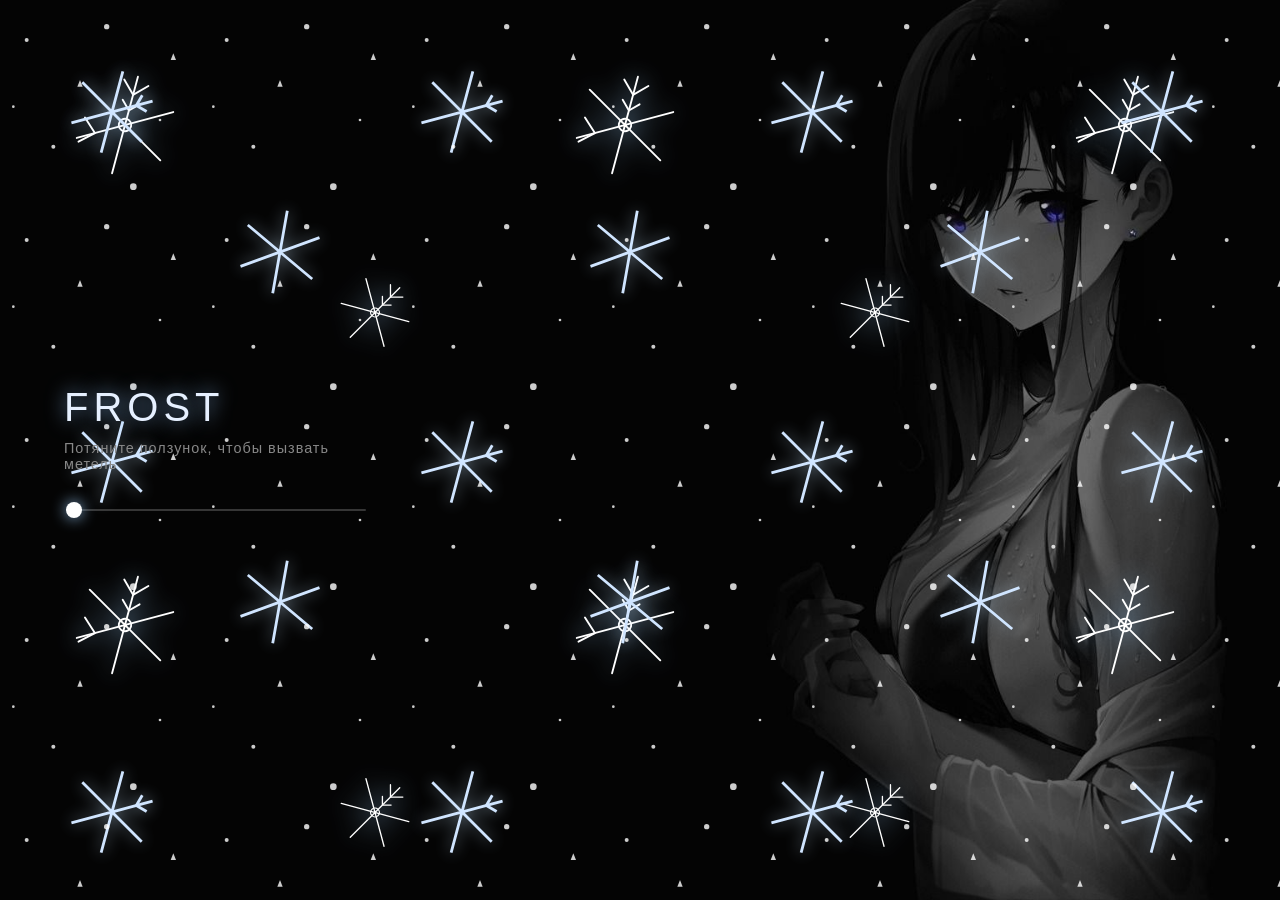
==== commit 31ae1ef7: "Add files via upload" ====
--- a/index.html
+++ b/index.html
@@ -1,6505 +1,235 @@
 <!DOCTYPE html>
 <html lang="ru">
 <head>
-<meta charset="utf-8">
-<meta name="viewport" content="width=device-width, initial-scale=1">
-<title>Горилла</title>
+<meta charset="UTF-8">
+<meta name="viewport" content="width=device-width, initial-scale=1.0">
+<title>Хаотичный Мороз</title>
 <style>
-  /* --- Стили для идеального вписывания --- */
-  * { box-sizing: border-box; }
-
-  body {
-    margin: 0;
-    background-color: #0a0e18; /* тёмный фон, как в твоей теме */
-    /* Если хочешь, чтобы картинка была по центру экрана: */
-    display: flex;
-    justify-content: center;
-    align-items: center;
-    min-height: 100vh;
-    overflow: hidden; /* убирает полосы прокрутки, если картинка чуть больше */
-  }
-
-  .svg-wrap {
-    width: 100vw;
-    height: 100vh;
-    display: flex;
-    justify-content: center;
-    align-items: center;
-    padding: 20px; /* небольшой отступ от краев */
-  }
-
-  /* Главное правило: заставляем SVG подчиняться контейнеру */
-  .svg-wrap svg {
-    width: 100%;
-    height: 100%;
-    max-width: 100%;
-    max-height: 100%;
-    /* object-fit: contain; — заставляет картинку вписаться, сохраняя пропорции */
-    object-fit: contain; 
-    
-    /* Добавляем красивое свечение (необязательно) */
-    filter: drop-shadow(0 0 30px rgba(79, 227, 198, 0.15)); 
-  }
+    body, html {
+        margin: 0;
+        padding: 0;
+        width: 100%;
+        height: 100%;
+        background-color: #000;
+        font-family: 'Segoe UI', Tahoma, Geneva, Verdana, sans-serif;
+        overflow: hidden;
+    }
+
+    .image-container {
+        position: relative;
+        width: 100vw;
+        height: 100vh;
+        display: flex;
+        justify-content: flex-end;
+        align-items: center;
+        overflow: hidden;
+        /* Центр смещен к лицу девушки */
+        --mask-center: 70% 50%; 
+    }
+
+    .target-image {
+        height: 100%;
+        width: auto;
+        max-width: 100%;
+        object-fit: cover;
+        object-position: right center;
+    }
+
+    /* 1. Ледяное искажение (волны) */
+    .distortion-layer {
+        position: absolute;
+        inset: 0;
+        pointer-events: none;
+        background-image: url('ВАША_КАРТИНКА.jpg');
+        background-size: cover;
+        background-position: right center;
+        filter: url(#ice-filter) brightness(1.1) contrast(1.1);
+        
+        -webkit-mask-image: radial-gradient(ellipse at var(--mask-center), 
+            transparent calc(10% + (var(--intensity) * 60%)), 
+            black calc(50% + (var(--intensity) * 40%)));
+        mask-image: radial-gradient(ellipse at var(--mask-center), 
+            transparent calc(10% + (var(--intensity) * 60%)), 
+            black calc(50% + (var(--intensity) * 40%)));
+            
+        opacity: var(--intensity);
+    }
+
+    /* 2. Слой запотевания */
+    .fog-layer {
+        position: absolute;
+        inset: 0;
+        pointer-events: none;
+        backdrop-filter: blur(calc(var(--intensity) * 5px));
+        -webkit-mask-image: radial-gradient(ellipse at var(--mask-center), 
+            transparent calc(10% + (var(--intensity) * 80%)), 
+            black calc(70% + (var(--intensity) * 30%)));
+        mask-image: radial-gradient(ellipse at var(--mask-center), 
+            transparent calc(10% + (var(--intensity) * 80%)), 
+            black calc(70% + (var(--intensity) * 30%)));
+    }
+
+    /* --- СЛОИ СНЕЖИНОК --- */
+    .snow-layers {
+        position: absolute;
+        inset: 0;
+        pointer-events: none;
+        opacity: var(--intensity);
+        -webkit-mask-image: radial-gradient(ellipse at var(--mask-center), 
+            transparent calc(10% + (var(--intensity) * 75%)), 
+            black calc(60% + (var(--intensity) * 40%)));
+        mask-image: radial-gradient(ellipse at var(--mask-center), 
+            transparent calc(10% + (var(--intensity) * 75%)), 
+            black calc(60% + (var(--intensity) * 40%)));
+    }
+
+    /* Слой 1: Крупные снежинки (медленно плывут) */
+    .snow-large {
+        position: absolute;
+        inset: 0;
+        background-image: url("data:image/svg+xml,%3Csvg xmlns='http://www.w3.org/2000/svg' width='400' height='400'%3E%3Cg stroke='%23ffffff' fill='none' stroke-width='1.5' stroke-linecap='round' stroke-linejoin='round'%3E%3Cg transform='translate(100, 100) rotate(15)'%3E%3Cpath d='M0,-40 L0,40 M-34.6,-20 L34.6,20 M-34.6,20 L34.6,-20'/%3E%3Cpath d='M0,-25 L-10,-35 M0,-25 L10,-35 M0,-12 L-7,-19 M0,-12 L7,-19'/%3E%3Cpath d='M-21.6,12.5 L-32.5,2.5 M-21.6,12.5 L-32.5,22.5'/%3E%3Ccircle cx='0' cy='0' r='5'/%3E%3C/g%3E%3Cg transform='translate(300, 250) rotate(45) scale(0.7)'%3E%3Cpath d='M0,-40 L0,40 M-34.6,-20 L34.6,20 M-34.6,20 L34.6,-20'/%3E%3Cpath d='M0,-25 L-10,-35 M0,-25 L10,-35 M0,-12 L-7,-19 M0,-12 L7,-19'/%3E%3Ccircle cx='0' cy='0' r='5'/%3E%3C/g%3E%3C/g%3E%3C/svg%3E");
+        background-size: 500px 500px;
+        animation: drift-large 30s infinite linear alternate;
+        filter: drop-shadow(0 0 12px rgba(160, 210, 255, 0.9));
+    }
+
+    /* Слой 2: Средние снежинки (движутся в другую сторону) */
+    .snow-medium {
+        position: absolute;
+        inset: 0;
+        background-image: url("data:image/svg+xml,%3Csvg xmlns='http://www.w3.org/2000/svg' width='250' height='250'%3E%3Cg stroke='%23d0e5ff' fill='none' stroke-width='2'%3E%3Cg transform='translate(80, 80) rotate(75)'%3E%3Cpath d='M0,-30 L0,30 M-26,-15 L26,15 M-26,15 L26,-15'/%3E%3Cpath d='M0,-18 L-6,-24 M0,-18 L6,-24'/%3E%3C/g%3E%3Cg transform='translate(200, 180) rotate(10)'%3E%3Cpath d='M0,-30 L0,30 M-26,-15 L26,15 M-26,15 L26,-15'/%3E%3C/g%3E%3C/g%3E%3C/svg%3E");
+        background-size: 350px 350px;
+        animation: drift-medium 20s infinite linear alternate-reverse;
+        filter: drop-shadow(0 0 8px rgba(200, 230, 255, 0.7));
+    }
+
+    /* Слой 3: Мелкая крошка и пыль (создает хаос) */
+    .snow-dust {
+        position: absolute;
+        inset: 0;
+        background-image: url("data:image/svg+xml,%3Csvg xmlns='http://www.w3.org/2000/svg' width='150' height='150'%3E%3Cg fill='%23ffffff'%3E%3Ccircle cx='20' cy='30' r='1.5'/%3E%3Ccircle cx='80' cy='20' r='2'/%3E%3Ccircle cx='120' cy='90' r='1'/%3E%3Ccircle cx='40' cy='110' r='1.5'/%3E%3Ccircle cx='100' cy='140' r='2.5'/%3E%3Ccircle cx='10' cy='80' r='1'/%3E%3Cpath d='M60,60 L62,65 L58,65 Z'/%3E%3Cpath d='M130,40 L132,45 L128,45 Z'/%3E%3C/g%3E%3C/svg%3E");
+        background-size: 200px 200px;
+        animation: drift-dust 15s infinite linear;
+        opacity: 0.8;
+    }
+
+    /* Анимации для создания хаотичного движения */
+    @keyframes drift-large {
+        0% { background-position: 0px 0px; transform: rotate(0deg); }
+        100% { background-position: 150px 150px; transform: rotate(5deg); }
+    }
+    @keyframes drift-medium {
+        0% { background-position: 0px 0px; }
+        100% { background-position: -100px 200px; }
+    }
+    @keyframes drift-dust {
+        0% { background-position: 0px 0px; }
+        100% { background-position: 50px 100px; }
+    }
+
+    /* --- ИНТЕРФЕЙС --- */
+    .controls {
+        position: absolute;
+        left: 5%;
+        top: 50%;
+        transform: translateY(-50%);
+        z-index: 10;
+        color: #fff;
+        width: 300px;
+    }
+
+    .controls h1 {
+        font-size: 2.5rem;
+        font-weight: 300;
+        margin: 0 0 10px 0;
+        letter-spacing: 5px;
+        color: #e6f0ff;
+        text-transform: uppercase;
+        text-shadow: 0 0 20px rgba(150, 200, 255, 0.8);
+    }
+
+    .controls p {
+        font-size: 0.9rem;
+        color: #888;
+        margin: 0 0 25px 0;
+        letter-spacing: 1px;
+    }
+
+    input[type=range] {
+        -webkit-appearance: none;
+        width: 100%;
+        background: transparent;
+    }
+
+    input[type=range]:focus {
+        outline: none;
+    }
+
+    input[type=range]::-webkit-slider-runnable-track {
+        width: 100%;
+        height: 2px;
+        cursor: pointer;
+        background: rgba(255, 255, 255, 0.2);
+        border-radius: 1px;
+    }
+
+    input[type=range]::-webkit-slider-thumb {
+        height: 16px;
+        width: 16px;
+        border-radius: 50%;
+        background: #fff;
+        cursor: pointer;
+        -webkit-appearance: none;
+        margin-top: -7px;
+        box-shadow: 0 0 15px rgba(160, 210, 255, 0.9);
+        transition: transform 0.1s, background 0.2s;
+    }
+
+    input[type=range]::-webkit-slider-thumb:hover {
+        transform: scale(1.3);
+        background: #a0c4ff;
+    }
 </style>
 </head>
 <body>
 
-<div class="svg-wrap">
-  <!-- ВСТАВЬ СЮДА СВОЙ SVG -->
-<svg version="1.1" xmlns="http://www.w3.org/2000/svg" viewBox="0 0 618 800" preserveAspectRatio="xMidYMid meet">
-<path d="M0 0 C203.94 0 407.88 0 618 0 C618 264 618 528 618 800 C414.06 800 210.12 800 0 800 C0 536 0 272 0 0 Z " fill="#333828" transform="translate(0,0)"/>
-<path d="M0 0 C49.17 0 98.34 0 149 0 C149 233.97 149 467.94 149 709 C145 708 145 708 142 707 C142 706.34 142 705.68 142 705 C136.92216681 702.07048085 131.75857366 701.8628911 126 702 C127.0625 700.5 127.0625 700.5 129 699 C135.13846154 698.56923077 135.13846154 698.56923077 138 700 C138 699.34 138 698.68 138 698 C135.36 697.67 132.72 697.34 130 697 C131.875 695.9375 131.875 695.9375 134 695 C134.66 695.33 135.32 695.66 136 696 C136 695.34 136 694.68 136 694 C137.32 693.67 138.64 693.34 140 693 C139.67 692.01 139.34 691.02 139 690 C139.99 689.67 140.98 689.34 142 689 C142.33 688.01 142.66 687.02 143 686 C142.01 686 141.02 686 140 686 C140 684.68 140 683.36 140 682 C138.68 682 137.36 682 136 682 C136 681.34 136 680.68 136 680 C136.66 680 137.32 680 138 680 C138 679.34 138 678.68 138 678 C135.69 678 133.38 678 131 678 C130.9484375 677.6803125 130.9484375 677.6803125 130.6875 676.0625 C130.460625 675.381875 130.23375 674.70125 130 674 C129.01 673.67 128.02 673.34 127 673 C127.66 672.01 128.32 671.02 129 670 C128.01 669.67 127.02 669.34 126 669 C127.32 668.34 128.64 667.68 130 667 C128.02 667 126.04 667 124 667 C124 666.01 124 665.02 124 664 C121.36 663.34 118.72 662.68 116 662 C116.33 660.68 116.66 659.36 117 658 C116.195625 657.87625 115.39125 657.7525 114.5625 657.625 C110.34141271 656.88445837 106.17664983 655.95598874 102 655 C102 654.34 102 653.68 102 653 C101.484375 653.165 100.96875 653.33 100.4375 653.5 C97.26636124 654.15049 94.22781666 654.0620734 91 654 C91.33 652.68 91.66 651.36 92 650 C91.0925 650.165 90.185 650.33 89.25 650.5 C86 651 86 651 82 651 C82 649.02 82 647.04 82 645 C81.05125 645.495 80.1025 645.99 79.125 646.5 C76 648 76 648 74 648 C74 647.01 74 646.02 74 645 C73.34 645 72.68 645 72 645 C71.67 645.99 71.34 646.98 71 648 C70.01 647.67 69.02 647.34 68 647 C66.66893378 646.65772583 65.33599921 646.32248257 64 646 C64 645.34 64 644.68 64 644 C64.66 644 65.32 644 66 644 C66.33 642.02 66.66 640.04 67 638 C65.35 638 63.7 638 62 638 C62 638.66 62 639.32 62 640 C59.69 640 57.38 640 55 640 C54.34 641.65 53.68 643.3 53 645 C52.34 645 51.68 645 51 645 C51 644.34 51 643.68 51 643 C45.21101581 642.79325056 40.57067277 643.40837921 35 645 C35 644.34 35 643.68 35 643 C33.02 642.67 31.04 642.34 29 642 C29 641.34 29 640.68 29 640 C27.700625 640.185625 26.40125 640.37125 25.0625 640.5625 C22.84765625 640.87890625 22.84765625 640.87890625 21 641 C20.67 640.67 20.34 640.34 20 640 C19.67 640.66 19.34 641.32 19 642 C14.38 641.67 9.76 641.34 5 641 C5.33 639.35 5.66 637.7 6 636 C4.35 636 2.7 636 1 636 C1.66 634.35 2.32 632.7 3 631 C1.35 631.99 -0.3 632.98 -2 634 C-2.33 633.34 -2.66 632.68 -3 632 C-3.66 632.99 -4.32 633.98 -5 635 C-5.66 635 -6.32 635 -7 635 C-7 636.32 -7 637.64 -7 639 C-8.65 639.33 -10.3 639.66 -12 640 C-11.34 638.35 -10.68 636.7 -10 635 C-10.763125 635.350625 -11.52625 635.70125 -12.3125 636.0625 C-15 637 -15 637 -18 636 C-16.25807076 631.76960042 -14.46440486 627.8726362 -12 624 C-14.40072955 626.88087546 -16.47291037 629.56404834 -18 633 C-18.66 633 -19.32 633 -20 633 C-20.33 634.32 -20.66 635.64 -21 637 C-21 635.35 -21 633.7 -21 632 C-22.65 632.33 -24.3 632.66 -26 633 C-26 633.66 -26 634.32 -26 635 C-29 636 -29 636 -31.46875 635.39453125 C-34.66530823 633.63346445 -35.69364771 631.83583571 -37.5 628.6875 C-41.91073128 621.43387768 -46.34135698 617.56489045 -53.6953125 613.4296875 C-55.81552707 612.11443575 -57.29270136 610.79266357 -59 609 C-63.51632917 606.476169 -67.97943621 606.80311515 -73 607 C-73 609.31 -73 611.62 -73 614 C-72.030625 614.2475 -71.06125 614.495 -70.0625 614.75 C-67 616 -67 616 -66.0625 617.625 C-65.96945913 621.16055315 -66.47530371 624.50202474 -67 628 C-67.66 628 -68.32 628 -69 628 C-69 630.31 -69 632.62 -69 635 C-68.34 635 -67.68 635 -67 635 C-67.66 637.64 -68.32 640.28 -69 643 C-65.75 643.8125 -65.75 643.8125 -62 644 C-59.5625 641.5625 -59.5625 641.5625 -58 639 C-56.02 639.33 -54.04 639.66 -52 640 C-51.34 642.31 -50.68 644.62 -50 647 C-47.36 647.33 -44.72 647.66 -42 648 C-40.45953238 652.10791365 -41.24003809 655.78566579 -42 660 C-42.66 660.33 -43.32 660.66 -44 661 C-43.34 662.65 -42.68 664.3 -42 666 C-39.69 666.33 -37.38 666.66 -35 667 C-35.33 668.32 -35.66 669.64 -36 671 C-35.01 670.67 -34.02 670.34 -33 670 C-33 670.99 -33 671.98 -33 673 C-31.68 672.34 -30.36 671.68 -29 671 C-29 672.32 -29 673.64 -29 675 C-31.97 675.66 -34.94 676.32 -38 677 C-38 677.99 -38 678.98 -38 680 C-37.01 680 -36.02 680 -35 680 C-35 680.99 -35 681.98 -35 683 C-34.01 683 -33.02 683 -32 683 C-32 684.65 -32 686.3 -32 688 C-29.36 688.33 -26.72 688.66 -24 689 C-24.33 689.66 -24.66 690.32 -25 691 C-28.71888239 690.49287967 -31.73454239 689.88391785 -35 688 C-35 688.99 -35 689.98 -35 691 C-36.65 690.67 -38.3 690.34 -40 690 C-40 688.68 -40 687.36 -40 686 C-41.65 685.67 -43.3 685.34 -45 685 C-44.34 684.01 -43.68 683.02 -43 682 C-42.34 682.33 -41.68 682.66 -41 683 C-40.67 682.01 -40.34 681.02 -40 680 C-42.97 680.33 -45.94 680.66 -49 681 C-48.67 678.36 -48.34 675.72 -48 673 C-52.06815373 674.84916079 -55.0094833 676.66442368 -58 680 C-57.01 681.32 -56.02 682.64 -55 684 C-55.99 684 -56.98 684 -58 684 C-58.33 685.32 -58.66 686.64 -59 688 C-59.99 687.67 -60.98 687.34 -62 687 C-62 686.01 -62 685.02 -62 684 C-62.969375 684.20625 -63.93875 684.4125 -64.9375 684.625 C-70.53011428 685.44509822 -75.72662584 683.75779139 -81 682 C-82.17987049 676.46935707 -82.07095177 671.11957209 -82 665.5 C-81.94698354 653.07579715 -82.26875645 641.43273274 -85.62792969 629.41455078 C-86.61213403 625.86690047 -87.42000916 622.68674706 -87 619 C-86.34 618.34 -85.68 617.68 -85 617 C-84.01 617 -83.02 617 -82 617 C-83.75389865 612.35216858 -84.75687297 609.77997978 -89 607 C-89 606.34 -89 605.68 -89 605 C-91.97 604.01 -94.94 603.02 -98 602 C-98 601.34 -98 600.68 -98 600 C-98.99 600 -99.98 600 -101 600 C-101 599.34 -101 598.68 -101 598 C-101.53625 597.938125 -102.0725 597.87625 -102.625 597.8125 C-106.52992602 596.47660426 -110.1316985 593.73660299 -112 590 C-122.4254875 584.64055614 -132.54729845 584.81793481 -143.52734375 588.24609375 C-146 589 -146 589 -148.69140625 589.34765625 C-151 590 -151 590 -152.19140625 591.77734375 C-152.45824219 592.51082031 -152.72507812 593.24429688 -153 594 C-153.31839844 594.74378906 -153.63679687 595.48757813 -153.96484375 596.25390625 C-154.61382181 597.79425176 -155.25965258 599.33592703 -155.90234375 600.87890625 C-157.01889183 603.03650628 -158.19729727 604.39246167 -160 606 C-162.99420352 599.12393085 -165.72846103 592.18638472 -168.25 585.125 C-168.50797363 584.412229 -168.76594727 583.69945801 -169.03173828 582.96508789 C-170.43257684 578.99045313 -171.4470437 575.19983473 -172 571 C-172.66 571 -173.32 571 -174 571 C-174.33 568.69 -174.66 566.38 -175 564 C-175.66 564 -176.32 564 -177 564 C-177.20625 563.5153125 -177.20625 563.5153125 -178.25 561.0625 C-179.84696808 557.31841215 -181.53082794 553.61643808 -183.23046875 549.91796875 C-184 548 -184 548 -184 546 C-184.99 545.67 -185.98 545.34 -187 545 C-189.13970789 540.46381928 -190.18944073 536.26019029 -190.9375 531.3125 C-192.39926734 521.91202871 -194.33789178 513.15690453 -200.5703125 505.76171875 C-201.96358085 504.04487715 -202.89132355 502.40920545 -203.875 500.4375 C-207.52035283 493.82746188 -213.86942423 489.16463907 -221 487 C-225.55693233 486.45875516 -230.06252524 486.45222221 -234 489 C-235.3125 492.125 -235.3125 492.125 -236 495 C-236.99 495 -237.98 495 -239 495 C-238.98839844 495.75925781 -238.97679687 496.51851563 -238.96484375 497.30078125 C-238.95582031 498.29464844 -238.94679687 499.28851563 -238.9375 500.3125 C-238.92589844 501.29863281 -238.91429687 502.28476562 -238.90234375 503.30078125 C-239 506 -239 506 -240 509 C-240.22869389 512.49613384 -240.18515539 515.99715356 -240.1875 519.5 C-240.19974609 520.46292969 -240.21199219 521.42585937 -240.22460938 522.41796875 C-240.22654297 523.34222656 -240.22847656 524.26648438 -240.23046875 525.21875 C-240.23457764 526.06373047 -240.23868652 526.90871094 -240.24291992 527.77929688 C-240 530 -240 530 -238 533 C-235.61432105 541.31704589 -234.52432904 549.36745288 -235 558 C-234.34 558 -233.68 558 -233 558 C-232.87882813 559.11375 -232.75765625 560.2275 -232.6328125 561.375 C-231.77467864 569.21314106 -230.89744524 577.04860137 -229.9375 584.875 C-229.78152344 586.15117188 -229.62554687 587.42734375 -229.46484375 588.7421875 C-229.10863608 591.23863453 -228.68709044 593.57998234 -228 596 C-229.98567708 596.22786458 -231.97135417 596.45572917 -233.95703125 596.68359375 C-236 597 -236 597 -239 598 C-239 598.99 -239 599.98 -239 601 C-240.63064764 602.05771739 -242.30280873 603.05273046 -244 604 C-246.40879165 606.06467856 -246.96331553 606.88994659 -248 610 C-248.66 610 -249.32 610 -250 610 C-250.33 611.32 -250.66 612.64 -251 614 C-251.66 614 -252.32 614 -253 614 C-253.66 616.31 -254.32 618.62 -255 621 C-255.66 621 -256.32 621 -257 621 C-257 620.01 -257 619.02 -257 618 C-257.66 618 -258.32 618 -259 618 C-257.87548273 615.0280615 -256.77706209 612.66559313 -255 610 C-256.875 610.1875 -256.875 610.1875 -259 611 C-260.1875 613.4375 -260.1875 613.4375 -261 616 C-261.33 616.66 -261.66 617.32 -262 618 C-262.66 618 -263.32 618 -264 618 C-264.185625 617.38125 -264.37125 616.7625 -264.5625 616.125 C-266.71437233 612.94397134 -269.37533763 612.80548053 -273 612 C-273 615.3 -273 618.6 -273 622 C-273.66 622 -274.32 622 -275 622 C-278 616.375 -278 616.375 -278 613 C-278.99 613 -279.98 613 -281 613 C-281 614.32 -281 615.64 -281 617 C-281.99 617 -282.98 617 -284 617 C-287.80690833 609.62411511 -286.02942972 601.66472117 -284 594 C-283.34 594 -282.68 594 -282 594 C-282 593.34 -282 592.68 -282 592 C-281.34 591.67 -280.68 591.34 -280 591 C-279.4375 588.375 -279.4375 588.375 -279 585 C-278.814375 583.72125 -278.62875 582.4425 -278.4375 581.125 C-278.293125 580.09375 -278.14875 579.0625 -278 578 C-275.99498133 581.007528 -275.68193606 582.11231132 -275.375 585.5625 C-275.33761719 585.95501953 -275.33761719 585.95501953 -275.1484375 587.94140625 C-275 590 -275 590 -275 592 C-274.34 592 -273.68 592 -273 592 C-273.020625 590.741875 -273.04125 589.48375 -273.0625 588.1875 C-273.10886083 585.35948913 -272.91692961 583.75078884 -272 581 C-271.34 581 -270.68 581 -270 581 C-269.90203125 581.69867187 -269.8040625 582.39734375 -269.703125 583.1171875 C-269.55359375 584.02726563 -269.4040625 584.93734375 -269.25 585.875 C-269.18039062 586.32746094 -269.18039062 586.32746094 -268.828125 588.6171875 C-268 591 -268 591 -266.09375 592.375 C-263.1823807 593.24406546 -261.6488865 592.32444325 -259 591 C-258.67 591.66 -258.34 592.32 -258 593 C-256.68 592.34 -255.36 591.68 -254 591 C-254 591.99 -254 592.98 -254 594 C-253.34 593.67 -252.68 593.34 -252 593 C-251.5859375 591.15234375 -251.5859375 591.15234375 -251.375 588.9375 C-251.25125 587.638125 -251.1275 586.33875 -251 585 C-252.65 585.33 -254.3 585.66 -256 586 C-255.67 585.175 -255.67 585.175 -254 581 C-253.67 581 -253.34 581 -253 581 C-253 578.03 -253 575.06 -253 572 C-253.33 572 -253.66 572 -254 572 C-254.33 573.98 -254.66 575.96 -255 578 C-257 575 -257 575 -257 573 C-257.99 573 -258.98 573 -260 573 C-261.10228696 568.59085217 -261.07654536 564.51617599 -261 560 C-261.99 560 -262.98 560 -264 560 C-264.19644384 561.89492746 -264.38177288 563.79100903 -264.5625 565.6875 C-264.66691406 566.74324219 -264.77132812 567.79898438 -264.87890625 568.88671875 C-265 572 -265 572 -264.40625 574.75 C-264.2721875 575.4925 -264.138125 576.235 -264 577 C-265.9375 579.3125 -265.9375 579.3125 -268 581 C-268 580.01 -268 579.02 -268 578 C-268.66 578 -269.32 578 -270 578 C-269.83242188 577.21238281 -269.66484375 576.42476562 -269.4921875 575.61328125 C-268.14511269 568.40898875 -268.12120708 562.66558133 -269.48046875 555.4921875 C-270.08910775 551.40103514 -270.19954 547.44175733 -270.1875 543.3125 C-270.1879834 542.61664795 -270.1884668 541.9207959 -270.18896484 541.20385742 C-270.1362894 536.27257881 -270.1362894 536.27257881 -269 534 C-269.66 534 -270.32 534 -271 534 C-271.33 537.3 -271.66 540.6 -272 544 C-272.66 544 -273.32 544 -274 544 C-274 540.37 -274 536.74 -274 533 C-273.01 532.67 -272.02 532.34 -271 532 C-271 531.01 -271 530.02 -271 529 C-272.9375 529.9375 -272.9375 529.9375 -275 532 C-275.66174825 534.9858081 -275.87205948 537.94861869 -276 541 C-276.66 541 -277.32 541 -278 541 C-278.28323135 537.2928163 -278.4661091 533.69597097 -278 530 C-275.5 528.0625 -275.5 528.0625 -273 527 C-273 525.68 -273 524.36 -273 523 C-274.65 523.33 -276.3 523.66 -278 524 C-278.1546875 524.5671875 -278.1546875 524.5671875 -278.9375 527.4375 C-280 531 -280 531 -281 532 C-281.07244053 534.01964199 -281.08377188 536.04167124 -281.0625 538.0625 C-281.05347656 539.16722656 -281.04445313 540.27195312 -281.03515625 541.41015625 C-281.02355469 542.26480469 -281.01195312 543.11945312 -281 544 C-281.99 544 -282.98 544 -284 544 C-284.16986545 542.43784452 -284.33573964 540.8752548 -284.5 539.3125 C-284.5928125 538.44238281 -284.685625 537.57226562 -284.78125 536.67578125 C-284.99159864 534.10276661 -285.03719144 531.58015636 -285 529 C-285.99 528.67 -286.98 528.34 -288 528 C-287.67 526.68 -287.34 525.36 -287 524 C-285.35 523.67 -283.7 523.34 -282 523 C-282 523.99 -282 524.98 -282 526 C-281.34 526 -280.68 526 -280 526 C-279.835 525.175 -279.835 525.175 -279 521 C-279.66 520.67 -280.32 520.34 -281 520 C-282.17611086 515.00152882 -281.96237913 511.73279673 -280 507 C-280.99 507 -281.98 507 -283 507 C-283 505.02 -283 503.04 -283 501 C-284.32 501.66 -285.64 502.32 -287 503 C-287 507.29 -287 511.58 -287 516 C-287.66 516 -288.32 516 -289 516 C-289.66 520.29 -290.32 524.58 -291 529 C-291.66 529 -292.32 529 -293 529 C-294.03320619 524.4224176 -293.84513777 521.31028311 -292.5625 516.8125 C-291 511.24215247 -291 511.24215247 -291 508 C-291.66 508.33 -292.32 508.66 -293 509 C-292.67 506.69 -292.34 504.38 -292 502 C-291.34 502 -290.68 502 -290 502 C-290.33 500.35 -290.66 498.7 -291 497 C-292.65 496.67 -294.3 496.34 -296 496 C-297.06546953 492.8035914 -297.07427838 490.34252724 -297 487 C-299.22925337 490.03178459 -300.09585569 491.31531647 -299.5625 495.125 C-299.376875 496.07375 -299.19125 497.0225 -299 498 C-299.66 498.99 -300.32 499.98 -301 501 C-302.32 500.67 -303.64 500.34 -305 500 C-305.77662337 495.59913426 -305.91311636 492.3373027 -305 488 C-305.4375 485.1875 -305.4375 485.1875 -306 483 C-309 485 -309 485 -310 488 C-310.99 487.67 -311.98 487.34 -313 487 C-312.67 484.69 -312.34 482.38 -312 480 C-311.34 480 -310.68 480 -310 480 C-309.67 478.35 -309.34 476.7 -309 475 C-309.99 475 -310.98 475 -312 475 C-311.99738159 474.6851062 -311.99738159 474.6851062 -311.98413086 473.09155273 C-311.96319862 470.20687885 -311.9502885 467.32222102 -311.9375 464.4375 C-311.93331055 463.94217773 -311.93331055 463.94217773 -311.91210938 461.43554688 C-311.89463086 456.17451301 -312.07691602 451.18235335 -313 446 C-313.99 445.67 -314.98 445.34 -316 445 C-317.1875 441.4375 -317.1875 441.4375 -318 438 C-318.66 438 -319.32 438 -320 438 C-319.67 434.37 -319.34 430.74 -319 427 C-319.33 428.65 -319.66 430.3 -320 432 C-320.66 432 -321.32 432 -322 432 C-322.103125 431.0925 -322.20625 430.185 -322.3125 429.25 C-323.00649813 425.96928156 -323.70085668 424.39110905 -326 422 C-326.66 422 -327.32 422 -328 422 C-328 421.01 -328 420.02 -328 419 C-328.99 419 -329.98 419 -331 419 C-330.125 414.125 -330.125 414.125 -329 413 C-328.95919217 411.00041636 -328.95745644 408.99954746 -329 407 C-329.99 406.67 -330.98 406.34 -332 406 C-331.835 404.02 -331.835 404.02 -331 394 C-331.99 394.33 -332.98 394.66 -334 395 C-334.13277344 396.05960937 -334.26554687 397.11921875 -334.40234375 398.2109375 C-334.58053875 399.59898279 -334.7589346 400.98700231 -334.9375 402.375 C-335.02451172 403.07367188 -335.11152344 403.77234375 -335.20117188 404.4921875 C-335.88671875 409.7734375 -335.88671875 409.7734375 -337 412 C-337.66 412 -338.32 412 -339 412 C-339 410.02 -339 408.04 -339 406 C-339.99 406 -340.98 406 -342 406 C-341.86722656 405.44054687 -341.73445313 404.88109375 -341.59765625 404.3046875 C-340.20122925 397.96470504 -339.63708443 391.77956596 -339.34375 385.296875 C-338.99315419 381.93434248 -338.09105708 379.18588667 -337 376 C-336.8046875 373.6640625 -336.8046875 373.6640625 -336.875 371.625 C-336.91625 370.42875 -336.9575 369.2325 -337 368 C-337.33 368 -337.66 368 -338 368 C-338 370.64 -338 373.28 -338 376 C-340.50828536 374.09645193 -341.00135005 372.99420274 -341.73046875 369.86328125 C-341.88128906 368.69152344 -342.03210938 367.51976562 -342.1875 366.3125 C-342.34605469 365.13300781 -342.50460937 363.95351563 -342.66796875 362.73828125 C-342.77753906 361.83464844 -342.88710938 360.93101562 -343 360 C-343 361.98 -343 363.96 -343 366 C-344.9375 365.3125 -344.9375 365.3125 -347 364 C-347.38218767 362.34385343 -347.71395102 360.67542976 -348 359 C-348.97850195 357.97895449 -349.97980427 356.9793879 -351 356 C-353.1658699 351.78858631 -353.52697202 347.65144182 -354 343 C-353.34 342.67 -352.68 342.34 -352 342 C-351.34 342.66 -350.68 343.32 -350 344 C-349.01 344 -348.02 344 -347 344 C-347 343.34 -347 342.68 -347 342 C-347.66 342 -348.32 342 -349 342 C-352 335.25 -352 335.25 -352 333 C-352.66 333 -353.32 333 -354 333 C-354 335.64 -354 338.28 -354 341 C-354.66 341 -355.32 341 -356 341 C-356 338.03 -356 335.06 -356 332 C-356.33 332 -356.66 332 -357 332 C-357.33 335.3 -357.66 338.6 -358 342 C-358.99 342.33 -359.98 342.66 -361 343 C-360.85919445 340.22882696 -360.71256882 337.45817359 -360.5625 334.6875 C-360.52318359 333.90181641 -360.48386719 333.11613281 -360.44335938 332.30664062 C-360.40146484 331.54931641 -360.35957031 330.79199219 -360.31640625 330.01171875 C-360.27974854 329.31522217 -360.24309082 328.61872559 -360.20532227 327.90112305 C-360 326 -360 326 -359 323 C-359.66 323 -360.32 323 -361 323 C-361 326.3 -361 329.6 -361 333 C-362.32 332.67 -363.64 332.34 -365 332 C-365.165 331.34 -365.165 331.34 -366 328 C-366.495 329.32 -366.495 329.32 -369 336 C-369.33 336 -369.66 336 -370 336 C-370.06058594 335.05898438 -370.12117188 334.11796875 -370.18359375 333.1484375 C-370.22548828 332.52582031 -370.22548828 332.52582031 -370.4375 329.375 C-370.51871094 328.14523437 -370.59992188 326.91546875 -370.68359375 325.6484375 C-371 322 -371 322 -371.66015625 318.6640625 C-371.77230469 317.78492188 -371.88445312 316.90578125 -372 316 C-371.34 315.34 -370.68 314.68 -370 314 C-370 315.98 -370 317.96 -370 320 C-369.34 320 -368.68 320 -368 320 C-367.855625 319.13375 -367.71125 318.2675 -367.5625 317.375 C-367.04166667 314.25 -366.52083333 311.125 -366 308 C-366.66 308 -367.32 308 -368 308 C-370 306 -370 306 -370.125 302.375 C-370.08375 301.26125 -370.0425 300.1475 -370 299 C-370.66 299 -371.32 299 -372 299 C-372.19491452 297.54263913 -372.38069358 296.08405407 -372.5625 294.625 C-372.66691406 293.81289063 -372.77132812 293.00078125 -372.87890625 292.1640625 C-373 290 -373 290 -372 288 C-371.34 288 -370.68 288 -370 288 C-370.165 287.34 -370.165 287.34 -371 284 C-371.66 284 -372.32 284 -373 284 C-373.05395478 282.37536158 -373.09277195 280.75021459 -373.125 279.125 C-373.14820313 278.22007812 -373.17140625 277.31515625 -373.1953125 276.3828125 C-373 274 -373 274 -371 272 C-371 270.03634781 -371.00519151 268.07219074 -371.0625 266.109375 C-370.97554873 263.17476975 -370.08271558 260.70678895 -369 258 C-368.34 258.33 -367.68 258.66 -367 259 C-367.33 260.65 -367.66 262.3 -368 264 C-367.34 264 -366.68 264 -366 264 C-365.67 260.7 -365.34 257.4 -365 254 C-365.99 254 -366.98 254 -368 254 C-368 251.36 -368 248.72 -368 246 C-368.66 246 -369.32 246 -370 246 C-370.33 247.32 -370.66 248.64 -371 250 C-371.33 249.175 -371.33 249.175 -373 245 C-373.66 245 -374.32 245 -375 245 C-375.12375 246.175625 -375.2475 247.35125 -375.375 248.5625 C-375.86435935 252.54120426 -376.8055205 256.17766559 -378 260 C-378.66 258.68 -379.32 257.36 -380 256 C-380.99 256 -381.98 256 -383 256 C-383.33 255.01 -383.66 254.02 -384 253 C-384.66 254.65 -385.32 256.3 -386 258 C-384.68 257.67 -383.36 257.34 -382 257 C-382 258.98 -382 260.96 -382 263 C-381.34 262.67 -380.68 262.34 -380 262 C-380 264.31 -380 266.62 -380 269 C-379.73445313 268.28972656 -379.46890625 267.57945312 -379.1953125 266.84765625 C-378.84210938 265.92855469 -378.48890625 265.00945312 -378.125 264.0625 C-377.77695312 263.14597656 -377.42890625 262.22945313 -377.0703125 261.28515625 C-376 259 -376 259 -374 258 C-374.14033111 259.97956441 -374.2874123 261.95865141 -374.4375 263.9375 C-374.51871094 265.03964844 -374.59992188 266.14179688 -374.68359375 267.27734375 C-375 270 -375 270 -376 271 C-376.04080783 272.99958364 -376.04254356 275.00045254 -376 277 C-376.66 277.33 -377.32 277.66 -378 278 C-378 277.01 -378 276.02 -378 275 C-378.99 274.67 -379.98 274.34 -381 274 C-382.65012016 270.77150403 -383.74776655 267.41125663 -385 264 C-385.33 267.63 -385.66 271.26 -386 275 C-386.99 275.33 -387.98 275.66 -389 276 C-388.98839844 274.90300781 -388.97679687 273.80601562 -388.96484375 272.67578125 C-388.95546036 271.22135588 -388.94636075 269.76692865 -388.9375 268.3125 C-388.93331055 267.95188477 -388.93331055 267.95188477 -388.91210938 266.12695312 C-388.8980141 263.04008856 -388.96580866 260.16708167 -389.5859375 257.13671875 C-390.19815056 253.97746833 -388.75400611 252.59852757 -387 250 C-386.30177383 248.34630643 -385.62501395 246.68272986 -385 245 C-384.34 245 -383.68 245 -383 245 C-382.67 245.66 -382.34 246.32 -382 247 C-380.02 243.04 -378.04 239.08 -376 235 C-374.68 235 -373.36 235 -372 235 C-371.67 236.65 -371.34 238.3 -371 240 C-370.01 240 -369.02 240 -368 240 C-367.34 240 -366.68 240 -366 240 C-366 239.01 -366 238.02 -366 237 C-365.37351562 236.69707031 -364.74703125 236.39414063 -364.1015625 236.08203125 C-357.37831703 232.63557261 -357.37831703 232.63557261 -355.4375 229.375 C-355 227 -355 227 -355 224 C-355.99 224 -356.98 224 -358 224 C-358 223.01 -358 222.02 -358 221 C-358.45375 222.2375 -358.9075 223.475 -359.375 224.75 C-360.4384007 227.59245495 -361.55192483 230.32663046 -363 233 C-363.66 232.67 -364.32 232.34 -365 232 C-363.68 228.04 -362.36 224.08 -361 220 C-363 221 -363 221 -364.0703125 224.16015625 C-364.42991937 225.45873661 -364.78114216 226.75966085 -365.125 228.0625 C-365.30675781 228.72572266 -365.48851562 229.38894531 -365.67578125 230.07226562 C-366.12430404 231.71291479 -366.56307386 233.35622449 -367 235 C-367.99 235 -368.98 235 -370 235 C-372.7558573 230.86621405 -373.10756445 228.94796454 -373 224 C-373.45375 224.825 -373.9075 225.65 -374.375 226.5 C-374.91125 227.325 -375.4475 228.15 -376 229 C-376.66 229 -377.32 229 -378 229 C-378.04241723 226.66705225 -378.04092937 224.33297433 -378 222 C-377.67 221.67 -377.34 221.34 -377 221 C-376.92728259 218.64686445 -376.91629132 216.29166332 -376.9375 213.9375 C-376.94652344 212.64714844 -376.95554687 211.35679687 -376.96484375 210.02734375 C-376.97644531 209.02832031 -376.98804688 208.02929688 -377 207 C-375.33333333 207 -373.66666667 207 -372 207 C-372.66 209.97 -373.32 212.94 -374 216 C-373.34 216 -372.68 216 -372 216 C-371.67 214.185 -371.67 214.185 -370 205 C-369.835 205.33 -369.835 205.33 -369 207 C-367.68 207 -366.36 207 -365 207 C-365.0825 206.690625 -365.0825 206.690625 -365.5 205.125 C-366.20075317 200.74529271 -366.07734251 196.42571011 -366 192 C-366.66 192 -367.32 192 -368 192 C-367.67 195.3 -367.34 198.6 -367 202 C-367.66 202 -368.32 202 -369 202 C-369 201.34 -369 200.68 -369 200 C-369.66 199.67 -370.32 199.34 -371 199 C-370.34 196.69 -369.68 194.38 -369 192 C-369.66 192 -370.32 192 -371 192 C-371.33 192.66 -371.66 193.32 -372 194 C-372.66 193.67 -373.32 193.34 -374 193 C-373.21302675 189.58978257 -372.12880057 186.31114834 -371 183 C-371.99 183.33 -372.98 183.66 -374 184 C-374.33 184.99 -374.66 185.98 -375 187 C-375.66 187 -376.32 187 -377 187 C-376.67 189.31 -376.34 191.62 -376 194 C-377.65 193.67 -379.3 193.34 -381 193 C-381 191.35 -381 189.7 -381 188 C-381.825 188.33 -381.825 188.33 -386 190 C-386 190.66 -386 191.32 -386 192 C-386.66 192 -387.32 192 -388 192 C-386.18125 183.815625 -386.18125 183.815625 -382.375 181.1875 C-381.983125 180.9915625 -381.983125 180.9915625 -380 180 C-379.67 180.99 -379.34 181.98 -379 183 C-378.34 181.35 -377.68 179.7 -377 178 C-376.34 178.99 -375.68 179.98 -375 181 C-374.82984375 180.08476562 -374.6596875 179.16953125 -374.484375 178.2265625 C-374.24203125 177.03804687 -373.9996875 175.84953125 -373.75 174.625 C-373.51796875 173.44164062 -373.2859375 172.25828125 -373.046875 171.0390625 C-372 168 -372 168 -370 166.71875 C-369.34 166.4815625 -368.68 166.244375 -368 166 C-366.25 163.875 -366.25 163.875 -365 162 C-364.34 162.33 -363.68 162.66 -363 163 C-363.66 165.64 -364.32 168.28 -365 171 C-364.34 171 -363.68 171 -363 171 C-363 171.66 -363 172.32 -363 173 C-362.01 173 -361.02 173 -360 173 C-360 174.65 -360 176.3 -360 178 C-360.66 178 -361.32 178 -362 178 C-362 179.32 -362 180.64 -362 182 C-360.68 181.67 -359.36 181.34 -358 181 C-357.67 179.68 -357.34 178.36 -357 177 C-356.835 177.825 -356.835 177.825 -356 182 C-355.01 182 -354.02 182 -353 182 C-353.20496094 182.58007812 -353.40992188 183.16015625 -353.62109375 183.7578125 C-355.14009813 188.1621984 -356.4047151 192.35677777 -357 197 C-356.01 197 -355.02 197 -354 197 C-354.66 197.99 -355.32 198.98 -356 200 C-356 200.99 -356 201.98 -356 203 C-357.4375 204.5625 -357.4375 204.5625 -359 206 C-359.33 206.66 -359.66 207.32 -360 208 C-359.01 208 -358.02 208 -357 208 C-357 207.34 -357 206.68 -357 206 C-356.01 206 -355.02 206 -354 206 C-353.875 208.375 -353.875 208.375 -354 211 C-354.66 211.66 -355.32 212.32 -356 213 C-356.99 213 -357.98 213 -359 213 C-359 213.99 -359 214.98 -359 216 C-358.01 215.67 -358.01 215.67 -353 214 C-353 215.98 -353 217.96 -353 220 C-352.67 219.34 -352.34 218.68 -352 218 C-351.34 218 -350.68 218 -350 218 C-349.67 217.34 -349.34 216.68 -349 216 C-349 217.65 -349 219.3 -349 221 C-347.02 220.67 -345.04 220.34 -343 220 C-342.67 221.32 -342.34 222.64 -342 224 C-342.66 224 -343.32 224 -344 224 C-344 226.31 -344 228.62 -344 231 C-343.34 231.33 -342.68 231.66 -342 232 C-341.67 231.01 -341.34 230.02 -341 229 C-339.02 228.67 -337.04 228.34 -335 228 C-335.93101836 234.19862222 -336.82034891 239.18706844 -341 244 C-341.99 244 -342.98 244 -344 244 C-343.67 244.99 -343.34 245.98 -343 247 C-342.34 246.34 -341.68 245.68 -341 245 C-340.01 245 -339.02 245 -338 245 C-338 244.01 -338 243.02 -338 242 C-337.34 242 -336.68 242 -336 242 C-335 235.375 -335 235.375 -335 232 C-334.01 231.67 -333.02 231.34 -332 231 C-331.67 232.98 -331.34 234.96 -331 237 C-330.34 236.01 -329.68 235.02 -329 234 C-329 235.98 -329 237.96 -329 240 C-328.34 240 -327.68 240 -327 240 C-327 239.01 -327 238.02 -327 237 C-326.34 237 -325.68 237 -325 237 C-325.99 239.97 -326.98 242.94 -328 246 C-328.99 246 -329.98 246 -331 246 C-330.67 246.33 -330.67 246.33 -329 248 C-328.01 248 -327.02 248 -326 248 C-326 250.64 -326 253.28 -326 256 C-325.67 255.34 -325.34 254.68 -325 254 C-323.68 254 -322.36 254 -321 254 C-321.33 256.31 -321.66 258.62 -322 261 C-322.66 261 -323.32 261 -324 261 C-324 261.99 -324 262.98 -324 264 C-322.68 264 -321.36 264 -320 264 C-319.67 263.01 -319.34 262.02 -319 261 C-318.34 261 -317.68 261 -317 261 C-317.165 259.845 -317.165 259.845 -318 254 C-316.01637931 256.91708924 -316.0123809 258.12380904 -316.375 261.75 C-316.58125 262.8225 -316.7875 263.895 -317 265 C-316.34 265 -315.68 265 -315 265 C-315.02320313 264.17757813 -315.04640625 263.35515625 -315.0703125 262.5078125 C-315.18540877 255.38828639 -314.74660747 248.90845633 -313 242 C-312.34 242 -311.68 242 -311 242 C-311 246.62 -311 251.24 -311 256 C-311.33 255.34 -311.66 254.68 -312 254 C-312.66 254 -313.32 254 -314 254 C-314 254.99 -314 255.98 -314 257 C-312.35 257.33 -310.7 257.66 -309 258 C-308.75084061 259.76813112 -308.52633368 261.53974982 -308.3125 263.3125 C-308.18488281 264.29863281 -308.05726563 265.28476562 -307.92578125 266.30078125 C-308 269 -308 269 -309.4375 270.59375 C-309.953125 271.0578125 -310.46875 271.521875 -311 272 C-311.51171875 274.04296875 -311.51171875 274.04296875 -311.6875 276.1875 C-311.790625 277.445625 -311.89375 278.70375 -312 280 C-311.34 280 -310.68 280 -310 280 C-310 277.69 -310 275.38 -310 273 C-308.68 272.67 -307.36 272.34 -306 272 C-306 272.99 -306 273.98 -306 275 C-305.34 275 -304.68 275 -304 275 C-304.144375 274.26394531 -304.28875 273.52789062 -304.4375 272.76953125 C-304.623125 271.79371094 -304.80875 270.81789063 -305 269.8125 C-305.185625 268.84957031 -305.37125 267.88664062 -305.5625 266.89453125 C-305.96877612 264.2065794 -306.07933572 261.71228981 -306 259 C-306.66 259 -307.32 259 -308 259 C-308.98097047 255.37795519 -309.5566048 253.23570564 -307.98828125 249.75390625 C-306.73997225 247.74731212 -305.49380615 245.8315776 -304 244 C-303.67 244 -303.34 244 -303 244 C-302.80609271 246.31197155 -302.62003633 248.6246029 -302.4375 250.9375 C-302.38529297 251.58138672 -302.38529297 251.58138672 -302.12109375 254.83984375 C-302.10111328 255.36126953 -302.10111328 255.36126953 -302 258 C-302.33 258.33 -302.66 258.66 -303 259 C-303.36628677 260.99422795 -303.70131344 262.99453311 -304 265 C-303.34 265 -302.68 265 -302 265 C-302 263.68 -302 262.36 -302 261 C-301.34 261 -300.68 261 -300 261 C-300.33 264.63 -300.66 268.26 -301 272 C-301.66 272 -302.32 272 -303 272 C-302.01 274.31 -301.02 276.62 -300 279 C-300 276.03 -300 273.06 -300 270 C-299.67 270 -299.34 270 -299 270 C-298 279 -297 288 -296 297 C-294.80884027 293.42652082 -295.37313257 291.69203299 -296 288 C-296.12170686 285.20693065 -296.0953532 282.42004893 -296.0625 279.625 C-296.05798828 278.88894531 -296.05347656 278.15289062 -296.04882812 277.39453125 C-296.03715142 275.59631842 -296.01922011 273.79814803 -296 272 C-293.43312633 275.8503105 -294.16711276 277.58569763 -295 282 C-293.68 281.34 -292.36 280.68 -291 280 C-291 282.66666667 -291 285.33333333 -291 288 C-290.67 288 -290.34 288 -290 288 C-290 286.35 -290 284.7 -290 283 C-289.01 283.33 -288.02 283.66 -287 284 C-286.77213542 286.05078125 -286.54427083 288.1015625 -286.31640625 290.15234375 C-286 292 -286 292 -285 293 C-284.85714286 284.42857143 -284.85714286 284.42857143 -286 281 C-285.34 281 -284.68 281 -284 281 C-280.87059945 284.97193147 -280.70837071 288.04230204 -281 293 C-280.34 293.33 -279.68 293.66 -279 294 C-279.32742188 294.56203125 -279.65484375 295.1240625 -279.9921875 295.703125 C-281.11785494 298.26859964 -281.2068111 299.96842277 -281.125 302.75 C-281.10695313 303.54921875 -281.08890625 304.3484375 -281.0703125 305.171875 C-281.04710937 305.77515625 -281.02390625 306.3784375 -281 307 C-280.34 307 -279.68 307 -279 307 C-279.33 311.29 -279.66 315.58 -280 320 C-279.01 320 -278.02 320 -277 320 C-277 321.65 -277 323.3 -277 325 C-277.66 325 -278.32 325 -279 325 C-279 325.66 -279 326.32 -279 327 C-278.01 327 -277.02 327 -276 327 C-276 326.01 -276 325.02 -276 324 C-275.34 324 -274.68 324 -274 324 C-273.67 323.01 -273.34 322.02 -273 321 C-272.75 327.625 -272.75 327.625 -275 331 C-275.125 333.6875 -275.125 333.6875 -275 336 C-274.01 336 -273.02 336 -272 336 C-271.01 334.02 -270.02 332.04 -269 330 C-268.67 330.66 -268.34 331.32 -268 332 C-267.34 332 -266.68 332 -266 332 C-266.33 333.65 -266.66 335.3 -267 337 C-266.34 336.67 -265.68 336.34 -265 336 C-265.53725895 339.37705625 -266.11064623 342.696686 -267 346 C-265.125 345.375 -265.125 345.375 -263 344 C-261.75 340.875 -261.75 340.875 -261 338 C-261.99 337.34 -262.98 336.68 -264 336 C-264.29296875 333.3984375 -264.29296875 333.3984375 -264.1875 330.375 C-264.17396484 329.87355469 -264.17396484 329.87355469 -264.10546875 327.3359375 C-264.07066406 326.56507813 -264.03585937 325.79421875 -264 325 C-264.66 325 -265.32 325 -266 325 C-265.67 326.65 -265.34 328.3 -265 330 C-265.66 330 -266.32 330 -267 330 C-267 327.69 -267 325.38 -267 323 C-266.34 323 -265.68 323 -265 323 C-264.855625 322.38125 -264.71125 321.7625 -264.5625 321.125 C-264 319 -264 319 -263 317 C-262.34 317.33 -261.68 317.66 -261 318 C-261.020625 318.78375 -261.04125 319.5675 -261.0625 320.375 C-261 323 -261 323 -260 325 C-259.34 325 -258.68 325 -258 325 C-258.32871094 324.27296875 -258.65742188 323.5459375 -258.99609375 322.796875 C-260.00946794 319.97362239 -260.18051102 318.2144369 -260.0625 315.25 C-259.95473828 310.27275533 -260.20960229 305.39712877 -260.5625 300.4375 C-260.99069365 294.14597286 -260.89534044 288.26738311 -260 282 C-260.66 282 -261.32 282 -262 282 C-262.13277344 280.99839844 -262.26554687 279.99679687 -262.40234375 278.96484375 C-262.58071127 277.62239346 -262.7590977 276.27994567 -262.9375 274.9375 C-263.02451172 274.28072266 -263.11152344 273.62394531 -263.20117188 272.94726562 C-263.77569697 268.62768808 -264.37745827 264.31292423 -265 260 C-265.66 260 -266.32 260 -267 260 C-267 261.32 -267 262.64 -267 264 C-267.66 264 -268.32 264 -269 264 C-269 265.98 -269 267.96 -269 270 C-269.33 270 -269.66 270 -270 270 C-270.12117188 269.18015625 -270.24234375 268.3603125 -270.3671875 267.515625 C-270.53476562 266.43796875 -270.70234375 265.3603125 -270.875 264.25 C-271.03742188 263.18265625 -271.19984375 262.1153125 -271.3671875 261.015625 C-272 258 -272 258 -273.0703125 255.859375 C-274 254 -274 254 -274 250 C-274.66 250 -275.32 250 -276 250 C-276.165 249.175 -276.165 249.175 -277 245 C-277.66 245 -278.32 245 -279 245 C-279 244.34 -279 243.68 -279 243 C-279.66 243 -280.32 243 -281 243 C-281.33 241.02 -281.66 239.04 -282 237 C-283.32 237.33 -284.64 237.66 -286 238 C-290 233.375 -290 233.375 -290 230 C-290.99 230 -291.98 230 -293 230 C-292.855625 230.76441406 -292.71125 231.52882812 -292.5625 232.31640625 C-291.05699834 241.00440542 -290.78127845 249.21468438 -291 258 C-295 258 -295 258 -298 257 C-298 257.99 -298 258.98 -298 260 C-298.66 260 -299.32 260 -300 260 C-300 258.02 -300 256.04 -300 254 C-299.34 253.67 -298.68 253.34 -298 253 C-297.34 252.01 -296.68 251.02 -296 250 C-295.01 250 -294.02 250 -293 250 C-293 248.02 -293 246.04 -293 244 C-293.66 245.32 -294.32 246.64 -295 248 C-295.66 246.02 -296.32 244.04 -297 242 C-297.66 242 -298.32 242 -299 242 C-299 242.99 -299 243.98 -299 245 C-298.34 245.33 -297.68 245.66 -297 246 C-297 246.66 -297 247.32 -297 248 C-297.99 248.33 -298.98 248.66 -300 249 C-301.88341198 242.90660831 -302.0748291 238.27467799 -301 232 C-300.54625 232.66 -300.0925 233.32 -299.625 234 C-299.08875 234.66 -298.5525 235.32 -298 236 C-297.34 236 -296.68 236 -296 236 C-296.020625 234.72125 -296.04125 233.4425 -296.0625 232.125 C-296.125 228.25 -296.125 228.25 -295 226 C-295.26953125 223.65234375 -295.26953125 223.65234375 -295.8125 220.9375 C-295.98394531 220.03902344 -296.15539062 219.14054688 -296.33203125 218.21484375 C-296.55246094 217.48394531 -296.77289063 216.75304687 -297 216 C-297.66 215.67 -298.32 215.34 -299 215 C-299.39465208 212.41682273 -299.50806152 209.85811719 -299.65625 207.25 C-299.7696875 206.5075 -299.883125 205.765 -300 205 C-300.66 204.67 -301.32 204.34 -302 204 C-302.921875 202.36328125 -302.921875 202.36328125 -303.75 200.3125 C-304.03359375 199.64863281 -304.3171875 198.98476562 -304.609375 198.30078125 C-305.6707837 192.04908399 -300.84022958 186.10701567 -297.65820312 181.03515625 C-294.94461685 176.51415406 -294.94461685 176.51415406 -295.26171875 173.5703125 C-295.50535156 173.05210937 -295.74898438 172.53390625 -296 172 C-296.103125 173.0725 -296.20625 174.145 -296.3125 175.25 C-296.98146024 178.89887401 -297.32201653 180.51330107 -300 183 C-302.6875 183.75 -302.6875 183.75 -305 184 C-304.67 185.98 -304.34 187.96 -304 190 C-304.99 190 -305.98 190 -307 190 C-307.33 189.01 -307.66 188.02 -308 187 C-308.64453125 186.87753906 -309.2890625 186.75507813 -309.953125 186.62890625 C-310.62859375 186.42136719 -311.3040625 186.21382812 -312 186 C-313.046875 183.71484375 -313.046875 183.71484375 -313.75 180.9375 C-313.99234375 180.01839844 -314.2346875 179.09929687 -314.484375 178.15234375 C-314.65453125 177.44207031 -314.8246875 176.73179687 -315 176 C-316.32 176 -317.64 176 -319 176 C-319 175.34 -319 174.68 -319 174 C-312.375 170.125 -312.375 170.125 -309 169 C-308.67 168.01 -308.34 167.02 -308 166 C-308 166.99 -308 167.98 -308 169 C-307.34 169 -306.68 169 -306 169 C-306.33 168.01 -306.66 167.02 -307 166 C-304.69 165.01 -302.38 164.02 -300 163 C-300.33 163.99 -300.66 164.98 -301 166 C-301.66 166 -302.32 166 -303 166 C-303.33 167.65 -303.66 169.3 -304 171 C-304.99 171.33 -305.98 171.66 -307 172 C-307 172.66 -307 173.32 -307 174 C-305.35 174.33 -303.7 174.66 -302 175 C-301.67 174.34 -301.34 173.68 -301 173 C-300.34 173 -299.68 173 -299 173 C-298.731875 172.38125 -298.46375 171.7625 -298.1875 171.125 C-297 169 -297 169 -294 167 C-294.33 166.34 -294.66 165.68 -295 165 C-289.25 161 -289.25 161 -287 161 C-287 161.66 -287 162.32 -287 163 C-287.66 163 -288.32 163 -289 163 C-289 164.65 -289 166.3 -289 168 C-288.01 166.02 -287.02 164.04 -286 162 C-285.34 162 -284.68 162 -284 162 C-282.66666667 164.66666667 -281.33333333 167.33333333 -280 170 C-278.35 170 -276.7 170 -275 170 C-274.67 169.34 -274.34 168.68 -274 168 C-274 170.31 -274 172.62 -274 175 C-274.61875 175.04125 -275.2375 175.0825 -275.875 175.125 C-276.225625 175.269375 -276.225625 175.269375 -278 176 C-279.25 179.0625 -279.25 179.0625 -280 182 C-280.66 182 -281.32 182 -282 182 C-282 181.34 -282 180.68 -282 180 C-282.66 180 -283.32 180 -284 180 C-284 185.61 -284 191.22 -284 197 C-283.01 196.67 -282.02 196.34 -281 196 C-278.8125 196.4375 -278.8125 196.4375 -277 197 C-276.67 195.68 -276.34 194.36 -276 193 C-275.34 193 -274.68 193 -274 193 C-274 192.01 -274 191.02 -274 190 C-271.75 190.1875 -271.75 190.1875 -269 191 C-268.7009375 191.4021875 -268.7009375 191.4021875 -267.1875 193.4375 C-264.11285897 197.03922235 -261.59182164 197.15816603 -257 198 C-257 198.66 -257 199.32 -257 200 C-254.36 200 -251.72 200 -249 200 C-249 199.34 -249 198.68 -249 198 C-249.66 198 -250.32 198 -251 198 C-251 195.69 -251 193.38 -251 191 C-248.36 190.67 -245.72 190.34 -243 190 C-242.67 188.68 -242.34 187.36 -242 186 C-242.56589844 186.05349609 -242.56589844 186.05349609 -245.4296875 186.32421875 C-246.91139121 186.44613108 -248.39316612 186.56718016 -249.875 186.6875 C-250.62136719 186.76033203 -251.36773437 186.83316406 -252.13671875 186.90820312 C-254.3046875 187.07421875 -254.3046875 187.07421875 -258 187 C-258.66 186.01 -259.32 185.02 -260 184 C-263.625 182.8125 -263.625 182.8125 -267 182 C-267 181.01 -267 180.02 -267 179 C-267.99 179.33 -268.98 179.66 -270 180 C-271.6875 183.5625 -271.6875 183.5625 -273 187 C-273.66 187 -274.32 187 -275 187 C-274.67 183.7 -274.34 180.4 -274 177 C-272.02 176.67 -270.04 176.34 -268 176 C-268 175.01 -268 174.02 -268 173 C-268.66 173 -269.32 173 -270 173 C-270 172.34 -270 171.68 -270 171 C-268.68 171.33 -267.36 171.66 -266 172 C-266 171.34 -266 170.68 -266 170 C-265.01 170 -264.02 170 -263 170 C-263.33 168.68 -263.66 167.36 -264 166 C-263.34 166 -262.68 166 -262 166 C-261.67 167.65 -261.34 169.3 -261 171 C-258.69 171 -256.38 171 -254 171 C-254 170.34 -254 169.68 -254 169 C-254.99 168.67 -255.98 168.34 -257 168 C-256.34 166.68 -255.68 165.36 -255 164 C-255.99 163.67 -256.98 163.34 -258 163 C-258.66 164.32 -259.32 165.64 -260 167 C-260.66 163.7 -261.32 160.4 -262 157 C-262.33 158.65 -262.66 160.3 -263 162 C-263.33 161.01 -263.66 160.02 -264 159 C-265.65 159 -267.3 159 -269 159 C-268.34 157.68 -267.68 156.36 -267 155 C-267 155.66 -267 156.32 -267 157 C-266.443125 156.67 -265.88625 156.34 -265.3125 156 C-262.69715478 154.8690399 -260.8193354 154.84337026 -258 155 C-257.67 153.35 -257.34 151.7 -257 150 C-255.68 150.66 -254.36 151.32 -253 152 C-253 152.66 -253 153.32 -253 154 C-252.01 154 -251.02 154 -250 154 C-249.34 152.68 -248.68 151.36 -248 150 C-247.67 150.66 -247.34 151.32 -247 152 C-247.33 152.66 -247.66 153.32 -248 154 C-247.3503125 153.9278125 -247.3503125 153.9278125 -244.0625 153.5625 C-243.33160156 153.48128906 -242.60070312 153.40007812 -241.84765625 153.31640625 C-240 153 -240 153 -239 152 C-238.92773498 150.14712498 -238.9161878 148.29166122 -238.9375 146.4375 C-238.94652344 145.42558594 -238.95554688 144.41367188 -238.96484375 143.37109375 C-238.97644531 142.58863281 -238.98804688 141.80617187 -239 141 C-237.02 141 -235.04 141 -233 141 C-233 141.66 -233 142.32 -233 143 C-231.68 143.33 -230.36 143.66 -229 144 C-229 145.32 -229 146.64 -229 148 C-228.34 148 -227.68 148 -227 148 C-226.67 149.98 -226.34 151.96 -226 154 C-225.34 154 -224.68 154 -224 154 C-223.67 152.68 -223.67 152.68 -222 146 C-220.35 145.67 -218.7 145.34 -217 145 C-216.67 143.68 -216.34 142.36 -216 141 C-215.34 141 -214.68 141 -214 141 C-211.68667514 144.46998729 -211.66042437 145.92509248 -212 150 C-212.66 150.99 -213.32 151.98 -214 153 C-212.68 153 -211.36 153 -210 153 C-209.63447197 154.41377782 -209.28304505 155.83120576 -208.9375 157.25 C-208.74027344 158.03890625 -208.54304687 158.8278125 -208.33984375 159.640625 C-207.98502733 162.10394822 -208.23122456 163.65604132 -209 166 C-209.99 166 -210.98 166 -212 166 C-212 166.66 -212 167.32 -212 168 C-209.03 167.01 -206.06 166.02 -203 165 C-202.67 166.32 -202.34 167.64 -202 169 C-201.566875 168.175 -201.13375 167.35 -200.6875 166.5 C-200.130625 165.675 -199.57375 164.85 -199 164 C-198.01 164 -197.02 164 -196 164 C-196 163.34 -196 162.68 -196 162 C-196.66 162.33 -197.32 162.66 -198 163 C-199.99960012 163.039992 -202.00047242 163.04346799 -204 163 C-204.33 161.68 -204.66 160.36 -205 159 C-204.01 159.33 -203.02 159.66 -202 160 C-201.67 159.34 -201.34 158.68 -201 158 C-200.67 158.66 -200.34 159.32 -200 160 C-199.34 158.68 -198.68 157.36 -198 156 C-197.67 156.66 -197.34 157.32 -197 158 C-194.0625 157.1875 -194.0625 157.1875 -191 155 C-190.14178903 151.34045888 -190.01273347 147.75000564 -190 144 C-189.34 144 -188.68 144 -188 144 C-188 144.66 -188 145.32 -188 146 C-187.34 146 -186.68 146 -186 146 C-186 145.34 -186 144.68 -186 144 C-184.35 144.33 -182.7 144.66 -181 145 C-181 146.65 -181 148.3 -181 150 C-181.66 150.33 -181.66 150.33 -185 152 C-184.67 152.66 -184.34 153.32 -184 154 C-183.401875 153.649375 -182.80375 153.29875 -182.1875 152.9375 C-180 152 -180 152 -177 153 C-177.33 153.99 -177.66 154.98 -178 156 C-178.66 156 -179.32 156 -180 156 C-180 156.66 -180 157.32 -180 158 C-179.4225 157.360625 -178.845 156.72125 -178.25 156.0625 C-175.97469462 153.9768034 -174.9504606 153.49174343 -172 153 C-171.34 152.67 -170.68 152.34 -170 152 C-170 152.66 -170 153.32 -170 154 C-169.05125 153.505 -168.1025 153.01 -167.125 152.5 C-164 151 -164 151 -162 151 C-161.67 151.66 -161.34 152.32 -161 153 C-160.67 152.01 -160.34 151.02 -160 150 C-158.9275 150.226875 -157.855 150.45375 -156.75 150.6875 C-153 151 -153 151 -150.5625 149.5625 C-150.046875 149.046875 -149.53125 148.53125 -149 148 C-147.95550089 151.13349732 -148.06576355 151.98968256 -149 155 C-149.66 155 -150.32 155 -151 155 C-151.33 156.65 -151.66 158.3 -152 160 C-152.66 160 -153.32 160 -154 160 C-154.33 162.31 -154.66 164.62 -155 167 C-155.66 167 -156.32 167 -157 167 C-157.12375 167.7425 -157.2475 168.485 -157.375 169.25 C-157.95486701 171.80141485 -158.73708739 173.7267573 -160 176 C-160.66 176 -161.32 176 -162 176 C-161.01 176.99 -160.02 177.98 -159 179 C-158.938125 178.46375 -158.87625 177.9275 -158.8125 177.375 C-157.64093224 173.95041733 -155.33483751 171.7334683 -153 169 C-151.6875 166.625 -151.6875 166.625 -151 165 C-151 165.99 -151 166.98 -151 168 C-150.34 168 -149.68 168 -149 168 C-148.67 166.68 -148.34 165.36 -148 164 C-147.87625 164.5775 -147.7525 165.155 -147.625 165.75 C-146.96284555 168.13375602 -146.37619209 169.93571186 -145 172 C-142.6875 173.125 -142.6875 173.125 -140 174 C-139.278125 174.37125 -138.55625 174.7425 -137.8125 175.125 C-132.18128282 176.87693423 -126.27182552 177.0291565 -120.9375 174.3125 C-118 172 -118 172 -117.0625 169.25 C-117.041875 168.5075 -117.02125 167.765 -117 167 C-115.02 166.34 -113.04 165.68 -111 165 C-111 164.34 -111 163.68 -111 163 C-110.773125 162.79375 -110.773125 162.79375 -109.625 161.75 C-107.46013354 159.41860535 -106.87294123 157.02171964 -106 154 C-104.02 154.66 -102.04 155.32 -100 156 C-99.505 155.34 -99.505 155.34 -97 152 C-97.66 152 -98.32 152 -99 152 C-98.67 150.68 -98.34 149.36 -98 148 C-97.34 148 -96.68 148 -96 148 C-95.34 151.3 -94.68 154.6 -94 158 C-93.01 158 -92.02 158 -91 158 C-91 156.35 -91 154.7 -91 153 C-90.34 153 -89.68 153 -89 153 C-86.16741821 155.97850267 -84.12535682 158.8216459 -83.6875 162.9375 C-83.790625 163.618125 -83.89375 164.29875 -84 165 C-83.34 165 -82.68 165 -82 165 C-82 163.35 -82 161.7 -82 160 C-81.34 160 -80.68 160 -80 160 C-79.875 165.75 -79.875 165.75 -81 168 C-80.34 168 -79.68 168 -79 168 C-78.67 165.36 -78.34 162.72 -78 160 C-77.34 160.33 -76.68 160.66 -76 161 C-76.08750555 163.22988284 -76.19569061 165.45896005 -76.3125 167.6875 C-76.37050781 168.92886719 -76.42851562 170.17023438 -76.48828125 171.44921875 C-77.00910976 175.06321199 -77.90154617 177.05766393 -80 180 C-78.68 179.67 -77.36 179.34 -76 179 C-75.95101563 178.07058594 -75.90203125 177.14117187 -75.8515625 176.18359375 C-75.10896309 163.90509666 -75.10896309 163.90509666 -73 158 C-72.34 158 -71.68 158 -71 158 C-69.83936396 162.25566547 -70.23826608 165.6835078 -71 170 C-69.68 170.33 -68.36 170.66 -67 171 C-66.80341192 172.41543415 -66.61812454 173.83244031 -66.4375 175.25 C-66.33308594 176.03890625 -66.22867187 176.8278125 -66.12109375 177.640625 C-65.99972651 180.00532874 -66.30366743 181.7511037 -67 184 C-67.99 184 -68.98 184 -70 184 C-70 184.66 -70 185.32 -70 186 C-70.66 186 -71.32 186 -72 186 C-72 184.68 -72 183.36 -72 182 C-72.66 182 -73.32 182 -74 182 C-72.52307692 189.63076923 -72.52307692 189.63076923 -69.875 191.5 C-69.25625 191.665 -68.6375 191.83 -68 192 C-68 192.66 -68 193.32 -68 194 C-67.01 193.01 -66.02 192.02 -65 191 C-63.68 191.66 -62.36 192.32 -61 193 C-60.71428571 200.42857143 -60.71428571 200.42857143 -63 204 C-61.68 203.67 -60.36 203.34 -59 203 C-59.33 204.98 -59.66 206.96 -60 209 C-59.34 209.33 -58.68 209.66 -58 210 C-58.33 210.99 -58.66 211.98 -59 213 C-58.34 213 -57.68 213 -57 213 C-57.33 216.96 -57.66 220.92 -58 225 C-58.33 224.01 -58.66 223.02 -59 222 C-59.66 222 -60.32 222 -61 222 C-61.66 224.64 -62.32 227.28 -63 230 C-65.31 230.33 -67.62 230.66 -70 231 C-69.67 229.68 -69.34 228.36 -69 227 C-68.01 227 -67.02 227 -66 227 C-66 226.01 -66 225.02 -66 224 C-65.34 224 -64.68 224 -64 224 C-64 223.34 -64 222.68 -64 222 C-65.32 222.33 -66.64 222.66 -68 223 C-68.66 221.68 -69.32 220.36 -70 219 C-71.65 219 -73.3 219 -75 219 C-75 218.01 -75 217.02 -75 216 C-77.64 215.67 -80.28 215.34 -83 215 C-83 214.34 -83 213.68 -83 213 C-83.99 212.67 -84.98 212.34 -86 212 C-85.979375 211.236875 -85.95875 210.47375 -85.9375 209.6875 C-86 207 -86 207 -87 204 C-86.34 204 -85.68 204 -85 204 C-85 203.34 -85 202.68 -85 202 C-86.32 202 -87.64 202 -89 202 C-89.33 203.65 -89.66 205.3 -90 207 C-90.66 207 -91.32 207 -92 207 C-92.042721 205.33388095 -92.04063832 203.66617115 -92 202 C-91.67 201.67 -91.34 201.34 -91 201 C-91.28674418 198.99279077 -91.61866701 196.9914056 -92 195 C-92.66 195 -93.32 195 -94 195 C-94 193.68 -94 192.36 -94 191 C-93.01 191 -92.02 191 -91 191 C-91.33 189.68 -91.66 188.36 -92 187 C-93.32 186.67 -94.64 186.34 -96 186 C-96 186.66 -96 187.32 -96 188 C-96.66 188 -97.32 188 -98 188 C-98.33 190.31 -98.66 192.62 -99 195 C-100.65 195 -102.3 195 -104 195 C-104.061875 195.721875 -104.12375 196.44375 -104.1875 197.1875 C-105.24456647 200.84657625 -107.20550071 202.49211602 -110 205 C-109.67 202.69 -109.34 200.38 -109 198 C-110.98 198.66 -112.96 199.32 -115 200 C-114.505 200.78375 -114.01 201.5675 -113.5 202.375 C-112 205 -112 205 -112 207 C-110.68 207.33 -109.36 207.66 -108 208 C-108.66 208 -109.32 208 -110 208 C-110 208.66 -110 209.32 -110 210 C-110.598125 209.814375 -111.19625 209.62875 -111.8125 209.4375 C-114 209 -114 209 -117 210 C-117 209.34 -117 208.68 -117 208 C-117.57975586 208.176521 -118.15951172 208.35304199 -118.75683594 208.53491211 C-122.34184108 209.2782115 -125.72257787 208.29478286 -129.25 207.5625 C-129.99507813 207.41490234 -130.74015625 207.26730469 -131.5078125 207.11523438 C-133.34007665 206.7511306 -135.17026053 206.37658591 -137 206 C-137 206.66 -137 207.32 -137 208 C-136.34 208 -135.68 208 -135 208 C-135 208.66 -135 209.32 -135 210 C-134.34 210 -133.68 210 -133 210 C-132.67 211.32 -132.34 212.64 -132 214 C-131.360625 214.103125 -130.72125 214.20625 -130.0625 214.3125 C-129.7221875 214.4259375 -129.7221875 214.4259375 -128 215 C-127.67 215.99 -127.34 216.98 -127 218 C-125.35 218 -123.7 218 -122 218 C-122 218.66 -122 219.32 -122 220 C-118.98195668 220.66019698 -116.00610706 221.11630001 -112.9375 221.4375 C-109.55621167 221.92054119 -107.87327444 222.41474514 -105 224 C-103.34259285 224.37668344 -101.67654729 224.72057545 -100 225 C-100 225.66 -100 226.32 -100 227 C-99.01 227 -98.02 227 -97 227 C-97 227.66 -97 228.32 -97 229 C-96.01 229.33 -95.02 229.66 -94 230 C-97.69418201 231.231394 -100.2056261 230.64432764 -104 230 C-104 230.66 -104 231.32 -104 232 C-105.65 232 -107.3 232 -109 232 C-109 233.32 -109 234.64 -109 236 C-114.53846154 235.38461538 -114.53846154 235.38461538 -116.875 233.4375 C-117.24625 232.963125 -117.6175 232.48875 -118 232 C-117.67 233.32 -117.34 234.64 -117 236 C-116.236875 236.020625 -115.47375 236.04125 -114.6875 236.0625 C-112 237 -112 237 -110.1875 240.5625 C-109.795625 241.696875 -109.40375 242.83125 -109 244 C-107.02 244 -105.04 244 -103 244 C-102.67 244.66 -102.34 245.32 -102 246 C-101.175 246.165 -100.35 246.33 -99.5 246.5 C-98.675 246.665 -97.85 246.83 -97 247 C-96.67 247.66 -96.34 248.32 -96 249 C-98.31 248.67 -100.62 248.34 -103 248 C-103.33 248.66 -103.66 249.32 -104 250 C-105.43903046 249.37853192 -106.87616793 248.75267941 -108.3125 248.125 C-109.11300781 247.77695313 -109.91351563 247.42890625 -110.73828125 247.0703125 C-113 246 -113 246 -116 244 C-116 243.34 -116 242.68 -116 242 C-116.7425 241.76925781 -117.485 241.53851563 -118.25 241.30078125 C-121.53424563 239.74729575 -122.84362582 238.08730157 -125 235.1875 C-130.77288022 227.68926649 -130.77288022 227.68926649 -134 225 C-135.32 225 -136.64 225 -138 225 C-137.01 225.66 -136.02 226.32 -135 227 C-135 227.66 -135 228.32 -135 229 C-137.86724686 228.42655063 -138.8614515 228.1385485 -141 226 C-143.27734375 225.65625 -143.27734375 225.65625 -145.9375 225.5 C-149.62371105 225.28284471 -150.82134368 225.11910421 -154 223 C-154 222.34 -154 221.68 -154 221 C-163.35550187 220.29833736 -172.73995089 225.46853401 -180 231 C-180 231.99 -180 232.98 -180 234 C-178.68 233.67 -177.36 233.34 -176 233 C-177.28062485 234.7074998 -178.61767557 236.37373596 -180 238 C-180.66 238 -181.32 238 -182 238 C-184.0662997 243.71271093 -184.0006709 248.03654233 -183 254 C-182.34 254 -181.68 254 -181 254 C-181.33 255.32 -181.66 256.64 -182 258 C-181.34 258 -180.68 258 -180 258 C-180.33 258.99 -180.66 259.98 -181 261 C-180.67 261.495 -180.67 261.495 -179 264 C-178.74239721 266.69452521 -178.91099947 269.28548375 -179 272 C-179.66 272.33 -180.32 272.66 -181 273 C-181 272.34 -181 271.68 -181 271 C-181.66 271 -182.32 271 -183 271 C-183 272.32 -183 273.64 -183 275 C-181.02 274.34 -179.04 273.68 -177 273 C-177 273.66 -177 274.32 -177 275 C-178.32 275.33 -179.64 275.66 -181 276 C-181 276.66 -181 277.32 -181 278 C-180.34 278 -179.68 278 -179 278 C-179 279.32 -179 280.64 -179 282 C-178.34 282 -177.68 282 -177 282 C-176.67 281.01 -176.34 280.02 -176 279 C-173.69 279.66 -171.38 280.32 -169 281 C-169.33 281.99 -169.66 282.98 -170 284 C-171.65 284.33 -173.3 284.66 -175 285 C-175 284.01 -175 283.02 -175 282 C-175.33 283.65 -175.66 285.3 -176 287 C-175.34 287 -174.68 287 -174 287 C-174 287.99 -174 288.98 -174 290 C-174.66 290 -175.32 290 -176 290 C-175.484375 291.051875 -174.96875 292.10375 -174.4375 293.1875 C-173.00311817 296.48523767 -172.83547893 298.5064368 -174 302 C-174.99 302 -175.98 302 -177 302 C-177 303.65 -177 305.3 -177 307 C-176.401875 306.236875 -175.80375 305.47375 -175.1875 304.6875 C-171.87900356 300.6227758 -171.87900356 300.6227758 -170 299 C-169.34 299 -168.68 299 -168 299 C-167.7525 298.38125 -167.505 297.7625 -167.25 297.125 C-165.79371361 294.64931313 -164.62187494 294.04874998 -162 293 C-162 292.34 -162 291.68 -162 291 C-161.34 291 -160.68 291 -160 291 C-160 290.34 -160 289.68 -160 289 C-158.02678947 287.6273318 -156.02456848 286.29572383 -154 285 C-153.34 284.34 -152.68 283.68 -152 283 C-151.67 283.33 -151.34 283.66 -151 284 C-151 282.35 -151 280.7 -151 279 C-150.01 278.67 -149.02 278.34 -148 278 C-148 278.66 -148 279.32 -148 280 C-147.34 280 -146.68 280 -146 280 C-146 279.34 -146 278.68 -146 278 C-144.02 278 -142.04 278 -140 278 C-140 277.34 -140 276.68 -140 276 C-136.37 276 -132.74 276 -129 276 C-128.67 276.66 -128.34 277.32 -128 278 C-127.01 278.33 -126.02 278.66 -125 279 C-124.67 278.34 -124.34 277.68 -124 277 C-123.34 277 -122.68 277 -122 277 C-119.87491756 280.18762365 -119.4979837 282.26512223 -119 286 C-119.29841797 286.07927734 -119.29841797 286.07927734 -120.80859375 286.48046875 C-122.7025681 286.98984372 -124.59423489 287.50782659 -126.484375 288.03125 C-128.97066686 288.71636153 -131.45806111 289.38036377 -133.953125 290.03125 C-145.51501904 293.14006984 -161.01904975 297.73191555 -169.51953125 306.58203125 C-171.42334589 308.40547377 -173.17929064 308.92413193 -175.6875 309.6875 C-176.49574219 309.93886719 -177.30398438 310.19023437 -178.13671875 310.44921875 C-178.75160156 310.63097656 -179.36648438 310.81273437 -180 311 C-180.33 313.31 -180.66 315.62 -181 318 C-181.99 318 -182.98 318 -184 318 C-184 317.34 -184 316.68 -184 316 C-185.65 316 -187.3 316 -189 316 C-189 316.66 -189 317.32 -189 318 C-193.91878073 318.78267792 -198.69562922 319.21659955 -203.6875 319.3125 C-204.97011719 319.34988281 -206.25273437 319.38726562 -207.57421875 319.42578125 C-211.67088093 318.91661799 -212.22412705 317.86278873 -215 315 C-218.453125 314.171875 -218.453125 314.171875 -222.25 313.75 C-223.51328125 313.60046875 -224.7765625 313.4509375 -226.078125 313.296875 C-227.04234375 313.19890625 -228.0065625 313.1009375 -229 313 C-229 313.66 -229 314.32 -229 315 C-231.96178773 316.67110042 -234.37071192 317.32682752 -237.75 317.625 C-238.14960938 317.66238281 -238.14960938 317.66238281 -240.171875 317.8515625 C-240.77515625 317.90054687 -241.3784375 317.94953125 -242 318 C-242 316.35 -242 314.7 -242 313 C-242.66 312.67 -243.32 312.34 -244 312 C-243.34 311.01 -242.68 310.02 -242 309 C-242.99 308.67 -243.98 308.34 -245 308 C-245 306.68 -245 305.36 -245 304 C-242.69 304 -240.38 304 -238 304 C-238 303.34 -238 302.68 -238 302 C-237.34 302 -236.68 302 -236 302 C-235.7525 301.05125 -235.505 300.1025 -235.25 299.125 C-234 296 -234 296 -232.1875 294.8125 C-231.465625 294.544375 -230.74375 294.27625 -230 294 C-229.62875 293.731875 -229.62875 293.731875 -227.75 292.375 C-224.06752434 290.53376217 -220.98323116 290.22816282 -217 291 C-214.29426543 292.15615958 -211.76025765 293.45888108 -209.19921875 294.90625 C-207 296 -207 296 -204 296 C-204 296.66 -204 297.32 -204 298 C-202.02 298.33 -200.04 298.66 -198 299 C-198 299.66 -198 300.32 -198 301 C-197.34 301 -196.68 301 -196 301 C-198 298 -198 298 -201 297 C-200.67 295.68 -200.34 294.36 -200 293 C-200.66 292.67 -201.32 292.34 -202 292 C-198.94736336 291.01879536 -197.05263664 291.01879536 -194 292 C-194.66 293.32 -195.32 294.64 -196 296 C-195.34 296 -194.68 296 -194 296 C-193.67 293.69 -193.34 291.38 -193 289 C-193.99 288.67 -194.98 288.34 -196 288 C-197.61326765 284.47865437 -196.62694799 281.49922117 -195.6875 277.875 C-195.55537109 277.34777344 -195.55537109 277.34777344 -194.88671875 274.6796875 C-194 272 -194 272 -192 270 C-192.99 269.67 -193.98 269.34 -195 269 C-194.84144531 268.484375 -194.68289063 267.96875 -194.51953125 267.4375 C-193.60190904 263.13226498 -193.70908035 258.70247772 -193.57421875 254.3125 C-192.90523507 250.45332882 -191.83986397 249.54873671 -189 247 C-188.67 245.68 -188.34 244.36 -188 243 C-191.63 242.67 -195.26 242.34 -199 242 C-198.01 242.66 -197.02 243.32 -196 244 C-196.33 244.99 -196.66 245.98 -197 247 C-199.0625 247.6875 -199.0625 247.6875 -201 248 C-202.33257403 257.41002278 -202.33257403 257.41002278 -201 262 C-201.99 262 -202.98 262 -204 262 C-205.67099977 262.31088368 -207.33871537 262.64080332 -209 263 C-209.08226668 266.04386724 -208.97608217 268.07175348 -208 271 C-207.34 271 -206.68 271 -206 271 C-206 270.01 -206 269.02 -206 268 C-206.66 268 -207.32 268 -208 268 C-208 267.34 -208 266.68 -208 266 C-206.02 266.66 -204.04 267.32 -202 268 C-202 268.66 -202 269.32 -202 270 C-202.99 270 -203.98 270 -205 270 C-205 270.66 -205 271.32 -205 272 C-204.38125 272.103125 -203.7625 272.20625 -203.125 272.3125 C-201 273 -201 273 -199 276 C-199 277.32 -199 278.64 -199 280 C-199.66 280.66 -200.32 281.32 -201 282 C-200.67 282.99 -200.34 283.98 -200 285 C-200.99 285.33 -201.98 285.66 -203 286 C-203.66 286.66 -204.32 287.32 -205 288 C-205 285.69 -205 283.38 -205 281 C-206.32 280.67 -207.64 280.34 -209 280 C-208.88637738 281.4800841 -208.75877092 282.95910074 -208.625 284.4375 C-208.55539062 285.26121094 -208.48578125 286.08492188 -208.4140625 286.93359375 C-208.27742187 287.61550781 -208.14078125 288.29742187 -208 289 C-207.34 289.33 -206.68 289.66 -206 290 C-206.99 290.33 -207.98 290.66 -209 291 C-209.33 289.68 -209.66 288.36 -210 287 C-210.99 287 -211.98 287 -213 287 C-213 282.38 -213 277.76 -213 273 C-214.32 272.67 -215.64 272.34 -217 272 C-217 270.68 -217 269.36 -217 268 C-217.66 268 -218.32 268 -219 268 C-219.33 265.69 -219.66 263.38 -220 261 C-220.66 262.32 -221.32 263.64 -222 265 C-222.66 263.68 -223.32 262.36 -224 261 C-225.66611905 260.957279 -227.33382885 260.95936168 -229 261 C-229.33 261.33 -229.66 261.66 -230 262 C-231.65 262 -233.3 262 -235 262 C-234.67 265.3 -234.34 268.6 -234 272 C-231.03 272.66 -228.06 273.32 -225 274 C-225 275.98 -225 277.96 -225 280 C-224.34 280 -223.68 280 -223 280 C-223 281.98 -223 283.96 -223 286 C-226.3 287.32 -229.6 288.64 -233 290 C-233.66 289.34 -234.32 288.68 -235 288 C-237.125 288.375 -237.125 288.375 -239 289 C-239 288.01 -239 287.02 -239 286 C-239.33 286.66 -239.66 287.32 -240 288 C-240.99 288 -241.98 288 -243 288 C-242.67 289.65 -242.34 291.3 -242 293 C-242.99 293.33 -243.98 293.66 -245 294 C-245 294.66 -245 295.32 -245 296 C-246.65 296.33 -248.3 296.66 -250 297 C-250.45725877 322.80971724 -250.45725877 322.80971724 -244.52734375 329.71484375 C-240.95942417 333.03894195 -237.46970156 334.78197439 -232.8671875 336.27734375 C-230.14127739 337.3323508 -228.14689568 339.05437579 -226 341 C-226.66 339.68 -227.32 338.36 -228 337 C-227.34 337 -226.68 337 -226 337 C-226 336.34 -226 335.68 -226 335 C-224.68 335.33 -223.36 335.66 -222 336 C-222.0103125 335.4534375 -222.0103125 335.4534375 -222.0625 332.6875 C-222 329 -222 329 -221 326 C-221.99 326 -222.98 326 -224 326 C-223.67 325.01 -223.34 324.02 -223 323 C-222.01 323.33 -221.02 323.66 -220 324 C-219.21932931 328.07683584 -218.9554066 331.38447146 -219.5625 335.5 C-220.16432806 339.88582198 -219.49789568 342.858759 -218 347 C-221 347 -221 347 -222.6875 345.5 C-223.120625 345.005 -223.55375 344.51 -224 344 C-223.34 345.32 -222.68 346.64 -222 348 C-225.9520518 347.41827275 -228.22095053 345.44842259 -231.25 342.9375 C-232.14203125 342.20402344 -233.0340625 341.47054688 -233.953125 340.71484375 C-234.62859375 340.14894531 -235.3040625 339.58304687 -236 339 C-236.33 339.66 -236.66 340.32 -237 341 C-238.7074998 339.71937515 -240.37373596 338.38232443 -242 337 C-242 336.34 -242 335.68 -242 335 C-242.66 335 -243.32 335 -244 335 C-245.47265625 333.1015625 -245.47265625 333.1015625 -247.0625 330.625 C-247.58972656 329.81289063 -248.11695313 329.00078125 -248.66015625 328.1640625 C-250 326 -250 326 -251 324 C-251 327.63 -251 331.26 -251 335 C-251.66 335 -252.32 335 -253 335 C-252.67 335.99 -252.34 336.98 -252 338 C-251.34 338.33 -250.68 338.66 -250 339 C-249.67 338.01 -249.34 337.02 -249 336 C-249 336.66 -249 337.32 -249 338 C-248.01 338.33 -247.02 338.66 -246 339 C-244.8125 341.5625 -244.8125 341.5625 -244 344 C-245.65 344 -247.3 344 -249 344 C-249.33 343.34 -249.66 342.68 -250 342 C-251.20628008 344.33214148 -252.1654738 346.49642139 -253 349 C-252.01 349 -251.02 349 -250 349 C-250 349.99 -250 350.98 -250 352 C-250.99 352 -251.98 352 -253 352 C-253.33 352.66 -253.66 353.32 -254 354 C-254.66 354 -255.32 354 -256 354 C-256 354.66 -256 355.32 -256 356 C-255.36191406 356.04898437 -254.72382813 356.09796875 -254.06640625 356.1484375 C-253.24011719 356.22320312 -252.41382813 356.29796875 -251.5625 356.375 C-250.73878906 356.44460938 -249.91507813 356.51421875 -249.06640625 356.5859375 C-248.38449219 356.72257812 -247.70257813 356.85921875 -247 357 C-246 359 -246 359 -246.9375 362.125 C-247.288125 363.07375 -247.63875 364.0225 -248 365 C-246.35 364.67 -244.7 364.34 -243 364 C-243.33 364.66 -243.66 365.32 -244 366 C-240.1936543 365.32829194 -236.64793184 364.27253436 -233 363 C-234.65 362.67 -236.3 362.34 -238 362 C-237.67 360.35 -237.34 358.7 -237 357 C-237.763125 357.680625 -238.52625 358.36125 -239.3125 359.0625 C-240.199375 359.701875 -241.08625 360.34125 -242 361 C-242.99 360.67 -243.98 360.34 -245 360 C-245 359.34 -245 358.68 -245 358 C-243.68 358 -242.36 358 -241 358 C-241 357.34 -241 356.68 -241 356 C-242.98 356 -244.96 356 -247 356 C-246.34 354.68 -245.68 353.36 -245 352 C-244.01 352 -243.02 352 -242 352 C-242 352.99 -242 353.98 -242 355 C-241.34 354.67 -240.68 354.34 -240 354 C-240.4021875 353.62875 -240.4021875 353.62875 -242.4375 351.75 C-244.76988591 349.24695171 -245.63534394 348.2819045 -246 345 C-245.01 345 -244.02 345 -243 345 C-242.34 346.32 -241.68 347.64 -241 349 C-241 348.01 -241 347.02 -241 346 C-236.52209706 345.22123427 -233.37881334 344.83231644 -229 346 C-228.67 347.65 -228.34 349.3 -228 351 C-225.69 350.67 -223.38 350.34 -221 350 C-221 349.34 -221 348.68 -221 348 C-220.01 348 -219.02 348 -218 348 C-218.33 349.65 -218.66 351.3 -219 353 C-219.99 353.33 -220.98 353.66 -222 354 C-222.66 353.67 -223.32 353.34 -224 353 C-223.67 354.65 -223.34 356.3 -223 358 C-222.34 358 -221.68 358 -221 358 C-221.625 360.4375 -221.625 360.4375 -223 363 C-226.125 363.8125 -226.125 363.8125 -229 364 C-228.67 364.33 -228.34 364.66 -228 365 C-225.66055264 364.71269945 -223.3260857 364.38063221 -221 364 C-221 363.34 -221 362.68 -221 362 C-219.35 362.33 -217.7 362.66 -216 363 C-216 363.66 -216 364.32 -216 365 C-216.99 365 -217.98 365 -219 365 C-219 365.66 -219 366.32 -219 367 C-217.68 366.67 -216.36 366.34 -215 366 C-215.33 367.98 -215.66 369.96 -216 372 C-216.33 371.34 -216.66 370.68 -217 370 C-220.0625 369.375 -220.0625 369.375 -223 369 C-223 370.32 -223 371.64 -223 373 C-223.66 373 -224.32 373 -225 373 C-225 374.65 -225 376.3 -225 378 C-224.566875 377.525625 -224.13375 377.05125 -223.6875 376.5625 C-222 375 -222 375 -219 374 C-219.66 376.64 -220.32 379.28 -221 382 C-226.75 381.125 -226.75 381.125 -229 380 C-229 380.66 -229 381.32 -229 382 C-228.071875 382.144375 -227.14375 382.28875 -226.1875 382.4375 C-223 383 -223 383 -220 384 C-219.855625 383.21625 -219.71125 382.4325 -219.5625 381.625 C-219 379 -219 379 -218 377 C-217.01 377.33 -216.02 377.66 -215 378 C-215.33 378.66 -215.66 379.32 -216 380 C-216.66 380 -217.32 380 -218 380 C-217.67 381.98 -217.34 383.96 -217 386 C-216.01 386 -215.02 386 -214 386 C-214 385.34 -214 384.68 -214 384 C-214.66 384 -215.32 384 -216 384 C-215.43628586 380.73045798 -214.50037734 379.17424117 -212 377 C-212.33 376.01 -212.66 375.02 -213 374 C-212.01 373.67 -211.02 373.34 -210 373 C-209.67 372.34 -209.34 371.68 -209 371 C-209.99 371 -210.98 371 -212 371 C-212.144375 370.05125 -212.28875 369.1025 -212.4375 368.125 C-213 365 -213 365 -214 363 C-213.01 362.67 -212.02 362.34 -211 362 C-211 363.32 -211 364.64 -211 366 C-210.72285156 365.86142578 -210.72285156 365.86142578 -209.3203125 365.16015625 C-206.546875 363.7734375 -203.7734375 362.38671875 -201 361 C-201 361.99 -201 362.98 -201 364 C-200.34 364 -199.68 364 -199 364 C-199.33 362.68 -199.66 361.36 -200 360 C-198.68 360.66 -197.36 361.32 -196 362 C-196 361.01 -196 360.02 -196 359 C-194.35 359.33 -192.7 359.66 -191 360 C-188.55152651 354.95902516 -189.28152297 352.1554311 -191 347 C-191.3125 343.625 -191.3125 343.625 -191 340 C-190.38382813 339.26523437 -189.76765625 338.53046875 -189.1328125 337.7734375 C-186.09363916 333.82139891 -185.24051519 329.65331577 -184.02148438 324.8828125 C-182.64745541 319.97887074 -180.84741267 317.50333512 -177 314 C-176.67 313.01 -176.34 312.02 -176 311 C-174.35 310.67 -172.7 310.34 -171 310 C-171 310.66 -171 311.32 -171 312 C-168.5625 311.625 -168.5625 311.625 -166 311 C-165.67 310.34 -165.34 309.68 -165 309 C-164.34 309 -163.68 309 -163 309 C-163 310.32 -163 311.64 -163 313 C-162.01 312.67 -161.02 312.34 -160 312 C-159.8125 314.375 -159.8125 314.375 -160 317 C-160.99 317.66 -161.98 318.32 -163 319 C-163.33 318.34 -163.66 317.68 -164 317 C-164.66 317.33 -165.32 317.66 -166 318 C-166.99 317.34 -167.98 316.68 -169 316 C-168.67 315.34 -168.34 314.68 -168 314 C-168.99 314.33 -169.98 314.66 -171 315 C-171.6875 317.0625 -171.6875 317.0625 -172 319 C-171.38125 318.814375 -170.7625 318.62875 -170.125 318.4375 C-168 318 -168 318 -166 319 C-165.15542392 321.25957265 -164.53109494 323.549302 -163.87890625 325.87109375 C-163 328 -163 328 -160 330 C-160 327.36 -160 324.72 -160 322 C-159.34 322 -158.68 322 -158 322 C-155.08278581 331.52956636 -155.08278581 331.52956636 -155 336 C-157.4375 338.9375 -157.4375 338.9375 -160 341 C-159.34 341 -158.68 341 -158 341 C-157.87625 341.639375 -157.7525 342.27875 -157.625 342.9375 C-157.41875 343.618125 -157.2125 344.29875 -157 345 C-156.34 345.33 -155.68 345.66 -155 346 C-155 345.34 -155 344.68 -155 344 C-155.66 343.67 -156.32 343.34 -157 343 C-156.67 341.35 -156.34 339.7 -156 338 C-155.34 338 -154.68 338 -154 338 C-153.67 337.01 -153.34 336.02 -153 335 C-152.34 335 -151.68 335 -151 335 C-151.33 336.32 -151.66 337.64 -152 339 C-152.66 339 -153.32 339 -154 339 C-154 340.65 -154 342.3 -154 344 C-153.360625 344.144375 -152.72125 344.28875 -152.0625 344.4375 C-150 345 -150 345 -149 346 C-148.95919217 347.99958364 -148.95745644 350.00045254 -149 352 C-149.66 351.67 -150.32 351.34 -151 351 C-151 350.01 -151 349.02 -151 348 C-151.763125 348.33 -152.52625 348.66 -153.3125 349 C-156 350 -156 350 -159 350 C-158.91621094 350.59167969 -158.83242188 351.18335938 -158.74609375 351.79296875 C-158.19110576 356.09939457 -157.76773348 359.75552644 -159 364 C-160.98 363.67 -162.96 363.34 -165 363 C-165.33 363.66 -165.66 364.32 -166 365 C-167.32 364.67 -168.64 364.34 -170 364 C-169.67 362.68 -169.34 361.36 -169 360 C-169.66 360 -170.32 360 -171 360 C-171.66 361.98 -172.32 363.96 -173 366 C-172.01 365.67 -171.02 365.34 -170 365 C-169.67 365.99 -169.34 366.98 -169 368 C-169.474375 368.433125 -169.94875 368.86625 -170.4375 369.3125 C-172 371 -172 371 -173 374 C-174.98 373.67 -176.96 373.34 -179 373 C-179 374.98 -179 376.96 -179 379 C-177.02 378.67 -175.04 378.34 -173 378 C-173 378.99 -173 379.98 -173 381 C-170.36 381 -167.72 381 -165 381 C-165 380.34 -165 379.68 -165 379 C-162.69 378.67 -160.38 378.34 -158 378 C-157.67 376.68 -157.34 375.36 -157 374 C-156.34 374.66 -155.68 375.32 -155 376 C-152.875 376.625 -152.875 376.625 -151 377 C-151 375.02 -151 373.04 -151 371 C-150.67 372.32 -150.34 373.64 -150 375 C-149.34 375 -148.68 375 -148 375 C-148 373.35 -148 371.7 -148 370 C-148.66 370 -149.32 370 -150 370 C-150 369.34 -150 368.68 -150 368 C-148.66666667 368 -147.33333333 368 -146 368 C-146 367.67 -146 367.34 -146 367 C-144.35 367 -142.7 367 -141 367 C-140.67 366.01 -140.34 365.02 -140 364 C-139.67 364.99 -139.34 365.98 -139 367 C-138.01 366.67 -137.02 366.34 -136 366 C-136 366.66 -136 367.32 -136 368 C-134.35 367.67 -132.7 367.34 -131 367 C-131 365.68 -131 364.36 -131 363 C-130.67 362.34 -130.34 361.68 -130 361 C-127.33163446 364.78018451 -126.38145576 367.36091821 -127 372 C-130 374 -130 374 -132.625 374.5 C-133.40875 374.665 -134.1925 374.83 -135 375 C-135.33 375.66 -135.66 376.32 -136 377 C-136.66 377 -137.32 377 -138 377 C-138.33 375.35 -138.66 373.7 -139 372 C-139.99 372 -140.98 372 -142 372 C-142.33 372.99 -142.66 373.98 -143 375 C-142.01 374.67 -141.02 374.34 -140 374 C-139.67 374.99 -139.34 375.98 -139 377 C-140.65 377.33 -142.3 377.66 -144 378 C-144 378.66 -144 379.32 -144 380 C-144.5671875 380.1340625 -144.5671875 380.1340625 -147.4375 380.8125 C-148.613125 381.204375 -149.78875 381.59625 -151 382 C-151.33 382.99 -151.66 383.98 -152 385 C-159.75 386.125 -159.75 386.125 -162 385 C-162.33 385.99 -162.66 386.98 -163 388 C-167.26280553 388.82298508 -171.22555122 389.08192583 -175.5625 389 C-179.5559859 388.92473996 -183.1086398 389.07245046 -187 390 C-187 392.97 -187 395.94 -187 399 C-186.01 397.68 -185.02 396.36 -184 395 C-182.68 397.97 -181.36 400.94 -180 404 C-179.67 401.69 -179.34 399.38 -179 397 C-175.49280727 403.74109772 -173.68601293 410.45385773 -173 418 C-172.34 418 -171.68 418 -171 418 C-170.54427083 419.98567708 -170.08854167 421.97135417 -169.6328125 423.95703125 C-169 426 -169 426 -167 429 C-166.60986284 430.9896995 -166.26797351 432.99019869 -166 435 C-165.67 432.69 -165.34 430.38 -165 428 C-164.67 428.99 -164.34 429.98 -164 431 C-163.34 431 -162.68 431 -162 431 C-161.34 430.34 -160.68 429.68 -160 429 C-160 430.98 -160 432.96 -160 435 C-159.01 435 -158.02 435 -157 435 C-156.67 434.34 -156.34 433.68 -156 433 C-155.34 433 -154.68 433 -154 433 C-154 433.66 -154 434.32 -154 435 C-153.34 435 -152.68 435 -152 435 C-152.33 433.35 -152.66 431.7 -153 430 C-153.66 430 -154.32 430 -155 430 C-154.67 427.36 -154.34 424.72 -154 422 C-152.0625 422.3125 -152.0625 422.3125 -150 423 C-149 426 -149 426 -149.5625 428.875 C-150.04608642 432.32918875 -149.53604119 433.92791763 -148 437 C-147.01 437 -146.02 437 -145 437 C-145.33 438.65 -145.66 440.3 -146 442 C-147.32 442 -148.64 442 -150 442 C-150 441.01 -150 440.02 -150 439 C-150.33 440.32 -150.66 441.64 -151 443 C-152.32 443.33 -153.64 443.66 -155 444 C-155 445.65 -155 447.3 -155 449 C-154.34 449 -153.68 449 -153 449 C-153 447.68 -153 446.36 -153 445 C-152.34 445 -151.68 445 -151 445 C-150.06380187 448.15506142 -149.8942877 450.96586502 -149.9375 454.25 C-149.94652344 455.14203125 -149.95554687 456.0340625 -149.96484375 456.953125 C-149.97064453 457.29085937 -149.97064453 457.29085937 -150 459 C-148.35 458.67 -146.7 458.34 -145 458 C-144.67 458.99 -144.34 459.98 -144 461 C-143.01 461.33 -142.02 461.66 -141 462 C-141.66 462.33 -142.32 462.66 -143 463 C-143.625 465.5625 -143.625 465.5625 -144 468 C-144.66 468 -145.32 468 -146 468 C-146 467.34 -146 466.68 -146 466 C-146.66 466 -147.32 466 -148 466 C-147.8659375 466.5259375 -147.8659375 466.5259375 -147.1875 469.1875 C-147 473 -147 473 -149.3125 475.75 C-150.199375 476.4925 -151.08625 477.235 -152 478 C-152.66 478.99 -153.32 479.98 -154 481 C-152.02 479.68 -150.04 478.36 -148 477 C-148.165 477.78375 -148.33 478.5675 -148.5 479.375 C-149 482 -149 482 -149 484 C-148.01 483.67 -147.02 483.34 -146 483 C-146.185625 482.401875 -146.37125 481.80375 -146.5625 481.1875 C-147 479 -147 479 -146 476 C-144.35 476 -142.7 476 -141 476 C-142.58962659 480.03520597 -144.28232318 484.01811282 -146 488 C-145.34 488 -144.68 488 -144 488 C-143.731875 487.030625 -143.46375 486.06125 -143.1875 485.0625 C-142.795625 484.051875 -142.40375 483.04125 -142 482 C-141.01 481.67 -140.02 481.34 -139 481 C-139 481.99 -139 482.98 -139 484 C-138.34 484 -137.68 484 -137 484 C-136.67 482.68 -136.34 481.36 -136 480 C-135.67 481.65 -135.34 483.3 -135 485 C-134.34 485 -133.68 485 -133 485 C-132.875 491.625 -132.875 491.625 -134 495 C-134.66 495.33 -135.32 495.66 -136 496 C-136.37890625 498.46875 -136.37890625 498.46875 -136.5625 501.5 C-136.90371389 506.90371389 -136.90371389 506.90371389 -138 508 C-138.04092937 510.33297433 -138.04241723 512.66705225 -138 515 C-137.34 515 -136.68 515 -136 515 C-136 514.01 -136 513.02 -136 512 C-135.34 512 -134.68 512 -134 512 C-134.33 509.69 -134.66 507.38 -135 505 C-134.34 504.67 -133.68 504.34 -133 504 C-132.27306096 502.02111039 -131.60183749 500.02045442 -131 498 C-130.67 498 -130.34 498 -130 498 C-130.0721875 498.89460938 -130.144375 499.78921875 -130.21875 500.7109375 C-130.76483576 507.82522148 -131.14796439 514.86482853 -131 522 C-130.34 521.34 -129.68 520.68 -129 520 C-128.67 520.99 -128.34 521.98 -128 523 C-127.34 523.33 -126.68 523.66 -126 524 C-126 524.66 -126 525.32 -126 526 C-125.34 526 -124.68 526 -124 526 C-124 524.02 -124 522.04 -124 520 C-123.01 520 -122.02 520 -121 520 C-121 519.34 -121 518.68 -121 518 C-120.34 518 -119.68 518 -119 518 C-119.05800781 518.83402344 -119.11601562 519.66804687 -119.17578125 520.52734375 C-119.46034059 527.62506682 -119.07781559 532.32793722 -115.09375 538.29296875 C-114 540 -114 540 -114 542 C-113.34 542 -112.68 542 -112 542 C-112.433125 541.319375 -112.86625 540.63875 -113.3125 539.9375 C-118.42652409 531.03530991 -118.68086022 523.9355158 -118 514 C-117.01 514 -116.02 514 -115 514 C-114.94521484 514.52980469 -114.94521484 514.52980469 -114.66796875 517.2109375 C-114.50852451 518.5990403 -114.34832916 519.98705698 -114.1875 521.375 C-114.11724609 522.07367187 -114.04699219 522.77234375 -113.97460938 523.4921875 C-113.75211708 525.34332338 -113.38337478 527.17538205 -113 529 C-112.01 529.66 -111.02 530.32 -110 531 C-109.34 529.68 -108.68 528.36 -108 527 C-108 529.64 -108 532.28 -108 535 C-107.34 535 -106.68 535 -106 535 C-106.0103125 534.3915625 -106.0103125 534.3915625 -106.0625 531.3125 C-106.06824116 528.08022678 -105.78766315 525.15065259 -105 522 C-103 524 -103 524 -102.875 526.625 C-102.91625 527.40875 -102.9575 528.1925 -103 529 C-102.67 528.34 -102.34 527.68 -102 527 C-100.68 527.33 -99.36 527.66 -98 528 C-98 529.65 -98 531.3 -98 533 C-97.34 533 -96.68 533 -96 533 C-96.2165625 532.35933594 -96.433125 531.71867188 -96.65625 531.05859375 C-98.34059996 525.8261918 -99.35826786 521.4934405 -99 516 C-97 517 -97 517 -96.1484375 519.06640625 C-96.02082031 519.47826172 -96.02082031 519.47826172 -95.375 521.5625 C-95.11460937 522.38878906 -94.85421875 523.21507812 -94.5859375 524.06640625 C-94.48925781 524.38544922 -94.48925781 524.38544922 -94 526 C-93.94521484 525.57847656 -93.94521484 525.57847656 -93.66796875 523.4453125 C-93.50941406 522.34960938 -93.35085938 521.25390625 -93.1875 520.125 C-93.11208984 519.57972656 -93.11208984 519.57972656 -92.73046875 516.8203125 C-92 514 -92 514 -89 512 C-88.67 512.99 -88.34 513.98 -88 515 C-87.01 515 -86.02 515 -85 515 C-84.34 515.99 -83.68 516.98 -83 518 C-83.33 517.01 -83.66 516.02 -84 515 C-84.03954234 512.66700175 -84.04401732 510.33291811 -84 508 C-83.34 508 -82.68 508 -82 508 C-81.34 510.31 -80.68 512.62 -80 515 C-79.34 515 -78.68 515 -78 515 C-77.67 514.01 -77.34 513.02 -77 512 C-77 512.66 -77 513.32 -77 514 C-76.34 514 -75.68 514 -75 514 C-74.67 515.98 -74.34 517.96 -74 520 C-73.34 519.67 -72.68 519.34 -72 519 C-71.375 516.4375 -71.375 516.4375 -71 514 C-69.35 514.33 -67.7 514.66 -66 515 C-66.66 514.071875 -67.32 513.14375 -68 512.1875 C-70 509 -70 509 -70 506 C-69.34 506 -68.68 506 -68 506 C-67.505 506.99 -67.505 506.99 -65 512 C-65.33 509.69 -65.66 507.38 -66 505 C-64.68 505.33 -63.36 505.66 -62 506 C-61.34 504.02 -60.68 502.04 -60 500 C-59.67 500.99 -59.34 501.98 -59 503 C-58.34 503 -57.68 503 -57 503 C-56.67 500.69 -56.34 498.38 -56 496 C-55.01 496.33 -54.02 496.66 -53 497 C-52.67 495.68 -52.34 494.36 -52 493 C-52.66 493 -53.32 493 -54 493 C-53.67 492.01 -53.34 491.02 -53 490 C-52.34 490.66 -51.68 491.32 -51 492 C-50.34 491.01 -49.68 490.02 -49 489 C-48.67 490.98 -48.34 492.96 -48 495 C-47.34 495 -46.68 495 -46 495 C-46.66 492.36 -47.32 489.72 -48 487 C-47.34 486.67 -46.68 486.34 -46 486 C-46 487.32 -46 488.64 -46 490 C-44.68 490.66 -43.36 491.32 -42 492 C-42.14204741 493.58367747 -42.28880153 495.16693318 -42.4375 496.75 C-42.51871094 497.63171875 -42.59992188 498.5134375 -42.68359375 499.421875 C-42.96238465 501.69350452 -43.38790577 503.79851823 -44 506 C-43.34 506 -42.68 506 -42 506 C-42 505.34 -42 504.68 -42 504 C-41.34 504 -40.68 504 -40 504 C-39.67 503.34 -39.34 502.68 -39 502 C-38.34 502 -37.68 502 -37 502 C-37.66 500.02 -38.32 498.04 -39 496 C-36.00667261 496.9977758 -35.05233685 497.7522025 -33 500 C-33.185625 499.4225 -33.37125 498.845 -33.5625 498.25 C-34.04023546 495.79307475 -33.75729364 494.35602466 -33 492 C-33.66 492 -34.32 492 -35 492 C-35.33 493.32 -35.66 494.64 -36 496 C-36.28785047 487.36448598 -36.28785047 487.36448598 -34 484 C-33.67 483.67 -33.34 483.34 -33 483 C-33 482.34 -33 481.68 -33 481 C-32.34 481 -31.68 481 -31 481 C-30.34 481.66 -29.68 482.32 -29 483 C-27.68 483 -26.36 483 -25 483 C-24.67 480.69 -24.34 478.38 -24 476 C-23.34 476 -22.68 476 -22 476 C-21.67 477.98 -21.34 479.96 -21 482 C-20.34 482 -19.68 482 -19 482 C-18.67 478.04 -18.34 474.08 -18 470 C-17.34 470 -16.68 470 -16 470 C-15.67 468.68 -15.34 467.36 -15 466 C-14.34 466 -13.68 466 -13 466 C-12.67 467.98 -12.34 469.96 -12 472 C-11.34 471.34 -10.68 470.68 -10 470 C-9.34 470.33 -8.68 470.66 -8 471 C-8.515625 470.401875 -9.03125 469.80375 -9.5625 469.1875 C-10.036875 468.465625 -10.51125 467.74375 -11 467 C-10.67 466.01 -10.34 465.02 -10 464 C-9.34 464 -8.68 464 -8 464 C-7.87625 463.175 -7.7525 462.35 -7.625 461.5 C-6.92897845 457.60227933 -5.99119051 453.83260331 -5 450 C-4.67 450 -4.34 450 -4 450 C-3.67 452.64 -3.34 455.28 -3 458 C-2.01 458 -1.02 458 0 458 C-0.33 457.113125 -0.66 456.22625 -1 455.3125 C-1.91222143 452.29076653 -2.18330958 450.11626294 -2 447 C-1.01 447.33 -0.02 447.66 1 448 C1 446.35 1 444.7 1 443 C4.72732134 447.53760859 5.13153833 450.95078013 5.0625 456.75 C5.05347656 457.73484375 5.04445313 458.7196875 5.03515625 459.734375 C5.02355469 460.48203125 5.01195312 461.2296875 5 462 C5.66 462 6.32 462 7 462 C7 461.34 7 460.68 7 460 C7.66 460 8.32 460 9 460 C9.33 460.99 9.66 461.98 10 463 C10 454.42 10 445.84 10 437 C10.33 437 10.66 437 11 437 C11.33 439.97 11.66 442.94 12 446 C12.66 443.69 13.32 441.38 14 439 C16 440 16 440 16.6328125 441.84765625 C16.79523438 442.57855469 16.95765625 443.30945313 17.125 444.0625 C17.29257812 444.79597656 17.46015625 445.52945312 17.6328125 446.28515625 C17.75398438 446.85105469 17.87515625 447.41695313 18 448 C18.66 448 19.32 448 20 448 C20.33 450.64 20.66 453.28 21 456 C21.66 456 22.32 456 23 456 C22.67 451.71 22.34 447.42 22 443 C22.99 442.34 23.98 441.68 25 441 C25.33 440.01 25.66 439.02 26 438 C27.32 438.33 28.64 438.66 30 439 C29.505 438.443125 29.01 437.88625 28.5 437.3125 C26.75245633 434.61837017 26.73781251 433.14624993 27 430 C28 430 29 430 30 430 C30 428.02 30 426.04 30 424 C30.66 424.33 31.32 424.66 32 425 C31.67 426.32 31.34 427.64 31 429 C31.66 429 32.32 429 33 429 C33.33 426.36 33.66 423.72 34 421 C34.66 421 35.32 421 36 421 C36 421.66 36 422.32 36 423 C36.99 423.33 37.98 423.66 39 424 C39.06058594 424.61746094 39.12117188 425.23492187 39.18359375 425.87109375 C39.74896585 431.58570096 40.35574584 437.29374889 41 443 C41.33 442.01 41.66 441.02 42 440 C42.66 440 43.32 440 44 440 C43.84402344 439.29617188 43.68804688 438.59234375 43.52734375 437.8671875 C41.91552076 429.69065499 42.09554544 422.26231466 43 414 C45.46260909 418.64492121 46 422.74543557 46 428 C46.66 426.02 47.32 424.04 48 422 C49.65 422.33 51.3 422.66 53 423 C53.33 421.68 53.66 420.36 54 419 C54.66 419 55.32 419 56 419 C56.20496094 419.68707031 56.40992188 420.37414062 56.62109375 421.08203125 C56.89050781 421.98308594 57.15992188 422.88414062 57.4375 423.8125 C57.57091797 424.25916016 57.57091797 424.25916016 58.24609375 426.51953125 C58.80387873 428.35473055 59.39344575 430.18033726 60 432 C59.67 432.66 59.34 433.32 59 434 C59.66 433.67 60.32 433.34 61 433 C61 431.35 61 429.7 61 428 C60.34 428 59.68 428 59 428 C57.87137825 422.63904667 57.90311779 417.44693314 58 412 C58.66 412 59.32 412 60 412 C60 412.66 60 413.32 60 414 C60.66 414 61.32 414 62 414 C62 414.66 62 415.32 62 416 C63.32 416.33 64.64 416.66 66 417 C66.66 422.61 67.32 428.22 68 434 C68.66 434 69.32 434 70 434 C69.35489763 430.43736724 68.7087892 426.87491764 68.0625 423.3125 C67.88009766 422.30509766 67.69769531 421.29769531 67.50976562 420.25976562 C67.33251953 419.28330078 67.15527344 418.30683594 66.97265625 417.30078125 C66.8914856 416.85303345 66.8914856 416.85303345 66.48071289 414.5871582 C66.00987904 412.05316818 65.51157965 409.52604893 65 407 C66.65 407.33 68.3 407.66 70 408 C69.34 408.33 68.68 408.66 68 409 C68.33 410.32 68.66 411.64 69 413 C69.66 412.67 70.32 412.34 71 412 C71 410.35 71 408.7 71 407 C73.31 407.33 75.62 407.66 78 408 C76.68 405.36 75.36 402.72 74 400 C73.34 400 72.68 400 72 400 C70.96973056 393.30324864 70.89847201 386.7685324 71 380 C70.34 380 69.68 380 69 380 C69 379.34 69 378.68 69 378 C68.34 378 67.68 378 67 378 C63.98094833 371.26581504 63.47307259 365.33128556 63.3125 358 C63.27833984 356.93910156 63.24417969 355.87820313 63.20898438 354.78515625 C63.12716175 352.19020999 63.05780005 349.59557364 63 347 C63.99 347.66 64.98 348.32 66 349 C66 349.99 66 350.98 66 352 C66.66 352 67.32 352 68 352 C68.33 351.34 68.66 350.68 69 350 C69 350.99 69 351.98 69 353 C69.66 353 70.32 353 71 353 C71.33 352.34 71.66 351.68 72 351 C73 352 73 352 73.0625 354.5625 C73.041875 355.366875 73.02125 356.17125 73 357 C73.66 357 74.32 357 75 357 C75.33 356.01 75.66 355.02 76 354 C76.95446727 356.8634018 77.56481829 359.59984885 78.125 362.5625 C78.31320312 363.53316406 78.50140625 364.50382812 78.6953125 365.50390625 C79 368 79 368 78 370 C79.32 370 80.64 370 82 370 C83.75 372.5 83.75 372.5 85 375 C85 373.02 85 371.04 85 369 C87 371 87 371 88 374 C87.855625 373.46375 87.71125 372.9275 87.5625 372.375 C86.90546252 369.60084173 86.44780052 366.81474612 86 364 C85.34 364 84.68 364 84 364 C84.185625 363.21625 84.37125 362.4325 84.5625 361.625 C85 359 85 359 84 357 C84.66 357 85.32 357 86 357 C86 355.68 86 354.36 86 353 C84.68 352.34 83.36 351.68 82 351 C82.50603992 348.83125748 82.99983813 347.00032373 84 345 C83.01 344.67 82.02 344.34 81 344 C80.85714286 335.42857143 80.85714286 335.42857143 82 332 C84.76276177 332.52268466 87.3260876 333.10869587 90 334 C90 334.66 90 335.32 90 336 C90.66 336 91.32 336 92 336 C93.625 338 93.625 338 95 340 C95.33 339.67 95.66 339.34 96 339 C95.61328125 338.56429688 95.2265625 338.12859375 94.828125 337.6796875 C91.56015499 333.94255348 88.65859411 330.1923984 86 326 C86.33 325.34 86.66 324.68 87 324 C88.98 325.32 90.96 326.64 93 328 C93 327.34 93 326.68 93 326 C92.70544922 325.85949219 92.70544922 325.85949219 91.21484375 325.1484375 C83.89576242 321.35335829 81.10319093 316.71758163 78.2578125 309.0859375 C77.03224899 306.07912019 75.5837987 303.58756854 73.8125 300.875 C70.79738953 296.10042918 69.68676627 291.56517491 69 286 C69.99 286 70.98 286 72 286 C71.505 284.96875 71.01 283.9375 70.5 282.875 C69.02526098 279.47548422 68.72708894 276.72978451 69 273 C69.66 273 70.32 273 71 273 C70.36850612 268.32694528 70.36850612 268.32694528 68.44140625 266.6171875 C67 265 67 265 66.890625 262.80859375 C66.94992187 262.41736328 66.94992187 262.41736328 67.25 260.4375 C67.30414062 260.04498047 67.30414062 260.04498047 67.578125 258.05859375 C68 256 68 256 69 254 C68.34 254 67.68 254 67 254 C66.67 252.35 66.34 250.7 66 249 C65.34 249 64.68 249 64 249 C64.33 247.35 64.66 245.7 65 244 C65.66 244 66.32 244 67 244 C66.54625 242.948125 66.0925 241.89625 65.625 240.8125 C65.35300781 240.16796875 65.08101562 239.5234375 64.80078125 238.859375 C64.17652672 237.40988644 63.50370273 235.98128454 62.8125 234.5625 C61.66773486 230.95208687 61.87187129 227.77979693 62 224 C60.68 223.67 59.36 223.34 58 223 C57.95745644 221.00045254 57.95919217 218.99958364 58 217 C58.33 216.67 58.66 216.34 59 216 C59 215.030625 59 214.06125 59 213.0625 C59 210 59 210 60 208 C59.8453125 207.731875 59.8453125 207.731875 59.0625 206.375 C57.49200627 202.86448461 57.87243072 199.82707839 58 196 C60 198 60 198 61 201 C61.66 200.34 62.32 199.68 63 199 C63.66 199.33 64.32 199.66 65 200 C64.67 198.02 64.34 196.04 64 194 C64.99 194 65.98 194 67 194 C67.33 193.34 67.66 192.68 68 192 C67.01 191.67 66.02 191.34 65 191 C65 190.34 65 189.68 65 189 C65.66 189 66.32 189 67 189 C65.25 185.125 65.25 185.125 63 184 C63 183.01 63 182.02 63 181 C64.32 181 65.64 181 67 181 C66.814375 180.38125 66.62875 179.7625 66.4375 179.125 C66 177 66 177 67 175 C67 173.68 67 172.36 67 171 C66.34 171 65.68 171 65 171 C64.62875 169.9275 64.2575 168.855 63.875 167.75 C62.19386664 163.72177707 59.68032235 162.28997835 56 160 C56 159.01 56 158.02 56 157 C57.32 156.34 58.64 155.68 60 155 C59.67 154.01 59.34 153.02 59 152 C58.34 151.67 57.68 151.34 57 151 C56.375 147.9375 56.375 147.9375 56 145 C57.65 144.67 59.3 144.34 61 144 C60.01 143.67 59.02 143.34 58 143 C58 142.34 58 141.68 58 141 C57.01 141 56.02 141 55 141 C55 140.34 55 139.68 55 139 C54.34 139 53.68 139 53 139 C53.08378906 138.39671875 53.16757812 137.7934375 53.25390625 137.171875 C53.35574219 136.37265625 53.45757813 135.5734375 53.5625 134.75 C53.66691406 133.96109375 53.77132813 133.1721875 53.87890625 132.359375 C54.00027349 129.99467126 53.69633257 128.2488963 53 126 C53.495 125.67 53.495 125.67 56 124 C56.66 125.32 57.32 126.64 58 128 C59.32 128 60.64 128 62 128 C62.33 128.99 62.66 129.98 63 131 C65.0625 131.6875 65.0625 131.6875 67 132 C67 132.66 67 133.32 67 134 C67.66 134 68.32 134 69 134 C69 134.66 69 135.32 69 136 C69.66 136 70.32 136 71 136 C71 134.68 71 133.36 71 132 C70.38125 131.9175 69.7625 131.835 69.125 131.75 C67 131 67 131 65.75 129.3125 C64.07403057 124.14492758 65.10871469 119.96462394 67 115 C65.68 115 64.36 115 63 115 C63 113.68 63 112.36 63 111 C62.34 110.67 61.68 110.34 61 110 C61.33 106.7 61.66 103.4 62 100 C62.66 100 63.32 100 64 100 C63.67 99.01 63.34 98.02 63 97 C62.505 97.165 62.505 97.165 60 98 C59.94521484 98.31453125 59.94521484 98.31453125 59.66796875 99.90625 C58.61950734 105.56623682 57.17168983 110.6694886 55 116 C55.66 116 56.32 116 57 116 C56.67 116.99 56.34 117.98 56 119 C55.34 119 54.68 119 54 119 C54 118.01 54 117.02 54 116 C53.34 116 52.68 116 52 116 C52 117.98 52 119.96 52 122 C50.02 121.67 48.04 121.34 46 121 C46 120.01 46 119.02 46 118 C45.34 118 44.68 118 44 118 C43.34 116.02 42.68 114.04 42 112 C40.35 111.67 38.7 111.34 37 111 C37.66 110.67 38.32 110.34 39 110 C38.67 108.02 38.34 106.04 38 104 C39.65 104.33 41.3 104.66 43 105 C43 105.66 43 106.32 43 107 C43.5775 107.28875 44.155 107.5775 44.75 107.875 C46.83333333 108.91666667 48.91666667 109.95833333 51 111 C51.33 110.34 51.66 109.68 52 109 C51.43796875 108.90847656 50.8759375 108.81695312 50.296875 108.72265625 C47.40564279 107.81299986 45.60080982 106.3388903 43.25 104.4375 C42.45078125 103.79683594 41.6515625 103.15617187 40.828125 102.49609375 C40.22484375 102.00238281 39.6215625 101.50867188 39 101 C39.33 100.34 39.66 99.68 40 99 C37.69 98.67 35.38 98.34 33 98 C33 96.35 33 94.7 33 93 C31.35 92.67 29.7 92.34 28 92 C28 91.34 28 90.68 28 90 C27.34 90 26.68 90 26 90 C22.60112233 86.12786088 19.94116557 82.67678132 20.125 77.4375 C20.269375 77.0353125 20.269375 77.0353125 21 75 C20.01 74.67 19.02 74.34 18 74 C21.29696105 72.90101298 22.40494903 73.12875556 25.6875 73.9375 C26.49574219 74.13214844 27.30398438 74.32679687 28.13671875 74.52734375 C28.75160156 74.68332031 29.36648438 74.83929688 30 75 C30 74.34 30 73.68 30 73 C29.34 73 28.68 73 28 73 C28 72.34 28 71.68 28 71 C26.68 71.33 25.36 71.66 24 72 C24 71.01 24 70.02 24 69 C22.35 68.34 20.7 67.68 19 67 C19 65.68 19 64.36 19 63 C18.67 63.66 18.34 64.32 18 65 C16.35 64.34 14.7 63.68 13 63 C13.33 62.34 13.66 61.68 14 61 C14.99 61 15.98 61 17 61 C17 60.34 17 59.68 17 59 C15.88625 59.020625 14.7725 59.04125 13.625 59.0625 C10 59 10 59 8 58 C8 57.34 8 56.68 8 56 C14.75 54.875 14.75 54.875 17 56 C17 54.68 17 53.36 17 52 C16.34 52 15.68 52 15 52 C15.33 51.01 15.66 50.02 16 49 C15.38125 48.608125 14.7625 48.21625 14.125 47.8125 C11.64366654 45.69606852 11.12951781 44.01204749 10 41 C9.7215625 40.7421875 9.7215625 40.7421875 8.3125 39.4375 C7.879375 38.963125 7.44625 38.48875 7 38 C7.3125 35.8125 7.3125 35.8125 8 34 C6.68 33.34 5.36 32.68 4 32 C4 31.01 4 30.02 4 29 C3.34 29 2.68 29 2 29 C2.45822468 25.53058454 2.89131683 22.32604951 4 19 C4.99 19 5.98 19 7 19 C7 18.01 7 17.02 7 16 C6.34 16 5.68 16 5 16 C5 16.66 5 17.32 5 18 C4.01 18 3.02 18 2 18 C2 17.01 2 16.02 2 15 C2.66 15 3.32 15 4 15 C3.67 13.68 3.34 12.36 3 11 C2.34 11 1.68 11 1 11 C1.03255208 9.01432292 1.06510417 7.02864583 1.09765625 5.04296875 C1 3 1 3 0 0 Z M1 449 C1.33 451.97 1.66 454.94 2 458 C2.33 458 2.66 458 3 458 C3 455.36 3 452.72 3 450 C2.34 449.67 1.68 449.34 1 449 Z M-303 492 C-302.67 492.495 -302.67 492.495 -301 495 C-301 494.01 -301 493.02 -301 492 C-301.66 492 -302.32 492 -303 492 Z " fill="#252D27" transform="translate(469,0)"/>
-<path d="M0 0 C117.6151764 -0.12099405 117.6151764 -0.12099405 166.6171875 -0.14648438 C177.12038523 -0.151976 187.62358286 -0.15760739 198.12678033 -0.16357798 C199.55150312 -0.1643875 200.97622591 -0.16519261 202.4009487 -0.16599327 C225.1314304 -0.17880372 247.86188977 -0.20132244 270.59235796 -0.22889166 C294.60669349 -0.2579653 318.6210144 -0.2759818 342.63536704 -0.28226548 C357.02891554 -0.28639128 371.42240002 -0.2994436 385.81592883 -0.3237494 C395.67283618 -0.33955113 405.52971022 -0.34441304 415.38662933 -0.34050413 C421.08197048 -0.33857388 426.7771994 -0.34162763 432.47252083 -0.35761642 C437.67854196 -0.37212568 442.88437451 -0.37301131 448.09040399 -0.36269668 C449.98141334 -0.36142031 451.87243407 -0.3653016 453.76342075 -0.37464955 C456.31896903 -0.38655589 458.8738217 -0.38028246 461.42935753 -0.36914349 C462.17654151 -0.37702453 462.9237255 -0.38490557 463.69355142 -0.39302543 C465.74436128 -0.37259549 465.74436128 -0.37259549 469 0 C471.78637633 4.1795645 470.79562512 6.14668677 470 11 C470.495 10.835 470.495 10.835 473 10 C473 11.65 473 13.3 473 15 C472.34 15 471.68 15 471 15 C471 15.99 471 16.98 471 18 C471.99 18 472.98 18 474 18 C474 17.34 474 16.68 474 16 C474.66 16 475.32 16 476 16 C476 16.99 476 17.98 476 19 C475.01 19 474.02 19 473 19 C472.34 22.3 471.68 25.6 471 29 C471.66 29 472.32 29 473 29 C473.28875 29.639375 473.5775 30.27875 473.875 30.9375 C475 33 475 33 477 34 C477.144375 34.78375 477.28875 35.5675 477.4375 36.375 C478.07913005 39.36927359 478.85824821 39.94391828 481 42 C481.1546875 42.4228125 481.1546875 42.4228125 481.9375 44.5625 C483 47 483 47 485.125 48.3125 C485.74375 48.539375 486.3625 48.76625 487 49 C486.505 49.495 486.505 49.495 484 52 C484.66 52 485.32 52 486 52 C486 53.32 486 54.64 486 56 C483.03 56 480.06 56 477 56 C477 56.66 477 57.32 477 58 C479.97 58.33 482.94 58.66 486 59 C486 59.66 486 60.32 486 61 C485.01 61.66 484.02 62.32 483 63 C484.32 63.66 485.64 64.32 487 65 C487.33 64.01 487.66 63.02 488 62 C488.33 62.99 488.66 63.98 489 65 C488.67 65.66 488.34 66.32 488 67 C489.98 67.33 491.96 67.66 494 68 C494 68.99 494 69.98 494 71 C494.99 71 495.98 71 497 71 C497 71.66 497 72.32 497 73 C497.66 73 498.32 73 499 73 C499 73.66 499 74.32 499 75 C496 75 493 75 490 75 C489.48573415 79.21697997 490.0191179 81.41653307 492.5 84.75 C492.9640625 85.32234375 493.428125 85.8946875 493.90625 86.484375 C495 88 495 88 495 90 C495.66 90 496.32 90 497 90 C497 90.66 497 91.32 497 92 C498.65 92.33 500.3 92.66 502 93 C502 94.65 502 96.3 502 98 C504.64 98 507.28 98 510 98 C510 98.99 510 99.98 510 101 C511.64453125 102.7890625 511.64453125 102.7890625 513.8125 104.625 C514.52019531 105.23601562 515.22789062 105.84703125 515.95703125 106.4765625 C518 108 518 108 521 109 C520.67 109.99 520.34 110.98 520 112 C518.68381002 111.21448343 517.37214772 110.4213763 516.0625 109.625 C515.33160156 109.18414062 514.60070312 108.74328125 513.84765625 108.2890625 C512 107 512 107 511 105 C510.505 105.165 510.505 105.165 508 106 C507.67 107.65 507.34 109.3 507 111 C508.65 111.33 510.3 111.66 512 112 C512.33 113.98 512.66 115.96 513 118 C513.66 118 514.32 118 515 118 C515 118.99 515 119.98 515 121 C516.98 121.33 518.96 121.66 521 122 C521 120.02 521 118.04 521 116 C521.66 116 522.32 116 523 116 C523 116.99 523 117.98 523 119 C523.99 118.01 524.98 117.02 526 116 C525.34 116 524.68 116 524 116 C524.55016309 111.41530755 525.43065418 107.33877962 527 103 C527.28875 101.906875 527.5775 100.81375 527.875 99.6875 C529 97 529 97 531.125 96.125 C531.74375 96.08375 532.3625 96.0425 533 96 C533 97.32 533 98.64 533 100 C532.34 100 531.68 100 531 100 C531.20625 100.721875 531.4125 101.44375 531.625 102.1875 C532.05952211 105.44641585 531.41680669 107.08304504 530 110 C530.99 110.33 531.98 110.66 533 111 C532.67 112.32 532.34 113.64 532 115 C533.32 115 534.64 115 536 115 C536.042721 116.66611905 536.04063832 118.33382885 536 120 C535.67 120.33 535.34 120.66 535 121 C534.84327223 124.52637472 534.95971031 127.61905851 536 131 C537.32 131.33 538.64 131.66 540 132 C540 133.32 540 134.64 540 136 C539.34 136 538.68 136 538 136 C538 135.34 538 134.68 538 134 C537.34 134 536.68 134 536 134 C536 133.34 536 132.68 536 132 C534.35 131.67 532.7 131.34 531 131 C531 130.01 531 129.02 531 128 C529.68 128 528.36 128 527 128 C525.25 126.5 525.25 126.5 524 125 C523 128 523 128 523.5625 129.75 C524.21960539 133.12939916 523.05131535 135.78421187 522 139 C522.66 139 523.32 139 524 139 C524 139.99 524 140.98 524 142 C523.01 142 522.02 142 521 142 C520.67 142.99 520.34 143.98 520 145 C519.67 145.66 519.34 146.32 519 147 C519.99 147.33 520.98 147.66 522 148 C521.34 148.33 520.68 148.66 520 149 C520 150.32 520 151.64 520 153 C518.68 152.67 517.36 152.34 516 152 C515.67 150.35 515.34 148.7 515 147 C514.01 146.67 513.02 146.34 512 146 C511.67 146.66 511.34 147.32 511 148 C511 147.01 511 146.02 511 145 C510.401875 144.896875 509.80375 144.79375 509.1875 144.6875 C506.71756736 143.91123545 505.67748765 142.92911079 504 141 C504.33 142.98 504.66 144.96 505 147 C506.32 147.33 507.64 147.66 509 148 C509 148.66 509 149.32 509 150 C510.32 150.33 511.64 150.66 513 151 C513 152.65 513 154.3 513 156 C512.34 156 511.68 156 511 156 C510.34 156.66 509.68 157.32 509 158 C508.67 157.67 508.34 157.34 508 157 C508 158.98 508 160.96 508 163 C507.34 162.34 506.68 161.68 506 161 C506 163.97 506 166.94 506 170 C506.66 170 507.32 170 508 170 C508 168.35 508 166.7 508 165 C508.99 165.33 509.98 165.66 511 166 C511.12117188 166.82242188 511.24234375 167.64484375 511.3671875 168.4921875 C512.39985545 175.37134479 513.55605295 182.1950155 515 189 C514.34 189 513.68 189 513 189 C512.67 188.01 512.34 187.02 512 186 C512.33 187.98 512.66 189.96 513 192 C512.34 192 511.68 192 511 192 C511.02320313 192.68707031 511.04640625 193.37414062 511.0703125 194.08203125 C511.08835937 194.98308594 511.10640625 195.88414062 511.125 196.8125 C511.13660156 197.25916016 511.13660156 197.25916016 511.1953125 199.51953125 C511 202 511 202 509 205 C509.99 204.67 510.98 204.34 512 204 C512.33 205.32 512.66 206.64 513 208 C512.34 208 511.68 208 511 208 C511.15597656 208.59167969 511.31195313 209.18335938 511.47265625 209.79296875 C513.4059754 217.64147627 513.4059754 217.64147627 512 222 C511.34 222 510.68 222 510 222 C510.99 226.62 511.98 231.24 513 236 C513.99 236 514.98 236 516 236 C515.7421875 235.62875 515.7421875 235.62875 514.4375 233.75 C513 231 513 231 513.3125 228.6875 C513.539375 228.130625 513.76625 227.57375 514 227 C514.66 227 515.32 227 516 227 C518 229 518 229 518.23046875 231.4609375 C518.22337891 231.94175781 518.22337891 231.94175781 518.1875 234.375 C518.18105469 235.33148438 518.17460938 236.28796875 518.16796875 237.2734375 C518.02057959 239.66594068 517.67819373 241.71041797 517 244 C517.66 244 518.32 244 519 244 C519 245.32 519 246.64 519 248 C518.01 248.33 517.02 248.66 516 249 C515.34 248.67 514.68 248.34 514 248 C515.63238314 252.1198241 516.78179689 254.93504465 520 258 C520 258.99 520 259.98 520 261 C520.66 261 521.32 261 522 261 C522 261.99 522 262.98 522 264 C522.99 264 523.98 264 525 264 C525 265.65 525 267.3 525 269 C525.66 269 526.32 269 527 269 C527 271.31 527 273.62 527 276 C525.125 275.375 525.125 275.375 523 274 C521.75 270.875 521.75 270.875 521 268 C519.68 268 518.36 268 517 268 C520.83653846 274.57692308 520.83653846 274.57692308 523 277 C523.66 277.144375 524.32 277.28875 525 277.4375 C527 278 527 278 528.75 280.0625 C530.40740878 283.95741064 530.21413087 286.78875961 530 291 C529.67 290.34 529.34 289.68 529 289 C528.360625 288.896875 527.72125 288.79375 527.0625 288.6875 C526.381875 288.460625 525.70125 288.23375 525 288 C524.29788106 286.34795544 523.63028587 284.68076231 523 283 C522.01 282.67 521.02 282.34 520 282 C520.20496094 282.59167969 520.40992188 283.18335938 520.62109375 283.79296875 C521.9997571 287.83660816 523.31750847 291.76855249 524 296 C523.34 296 522.68 296 522 296 C522.66 297.32 523.32 298.64 524 300 C523.34 300 522.68 300 522 300 C522 300.99 522 301.98 522 303 C522.66 303 523.32 303 524 303 C524 303.66 524 304.32 524 305 C524.99 305 525.98 305 527 305 C527.33 304.34 527.66 303.68 528 303 C528.99 303.33 529.98 303.66 531 304 C530.67 303.34 530.34 302.68 530 302 C529.960008 300.00039988 529.95653201 297.99952758 530 296 C530.66 296 531.32 296 532 296 C532.67155349 298.26949102 533.3373963 300.5403961 534 302.8125 C534.37125 304.07707031 534.7425 305.34164063 535.125 306.64453125 C536 310 536 310 536 313 C534.68 312.34 533.36 311.68 532 311 C531.71125 311.804375 531.4225 312.60875 531.125 313.4375 C530 316 530 316 528 317 C528 319.31 528 321.62 528 324 C526 321 526 321 526 318 C525.01 318 524.02 318 523 318 C523 318.66 523 319.32 523 320 C523.66 320 524.32 320 525 320 C525.66 322.64 526.32 325.28 527 328 C526.34 327.67 525.68 327.34 525 327 C525 328.65 525 330.3 525 332 C524.01 331.67 523.02 331.34 522 331 C520.19204568 326.9083139 519.78843778 323.44280672 520 319 C519.34 318.67 518.68 318.34 518 318 C518 321.3 518 324.6 518 328 C517.34 327.34 516.68 326.68 516 326 C516 327.98 516 329.96 516 332 C516.66 332 517.32 332 518 332 C518 333.65 518 335.3 518 337 C517.67 336.01 517.34 335.02 517 334 C516.34 334 515.68 334 515 334 C513.93347808 331.69631264 512.93578995 329.35981813 512 327 C512.33 326.34 512.66 325.68 513 325 C511.35 324.34 509.7 323.68 508 323 C508 322.01 508 321.02 508 320 C507.34 320 506.68 320 506 320 C506.309375 320.680625 506.61875 321.36125 506.9375 322.0625 C508 325 508 325 508.4375 328.375 C509 332 509 332 510.5625 335.625 C511.91694207 338.80499441 512.30764468 340.61590848 512 344 C512.66 344 513.32 344 514 344 C513.67 340.7 513.34 337.4 513 334 C515.29013653 337.4352048 515.17842973 338.985331 515 343 C515.66 343 516.32 343 517 343 C517.66 341.68 518.32 340.36 519 339 C519.33 339 519.66 339 520 339 C521.38529821 344.45461169 522.2396943 349.36718401 522 355 C521.34 355 520.68 355 520 355 C519.67 355.99 519.34 356.98 519 358 C518.01 358 517.02 358 516 358 C516 356.68 516 355.36 516 354 C515.34 354 514.68 354 514 354 C514 358.95 514 363.9 514 369 C513.34 369 512.68 369 512 369 C512 370.65 512 372.3 512 374 C511.67 374 511.34 374 511 374 C509.94746362 362.64764338 509.89686642 351.39053108 510 340 C508.68 339.67 507.36 339.34 506 339 C506 340.65 506 342.3 506 344 C505.01 344.33 504.02 344.66 503 345 C502.67 347.31 502.34 349.62 502 352 C501.34 352 500.68 352 500 352 C500 352.99 500 353.98 500 355 C503 354 503 354 505 352 C505 353.98 505 355.96 505 358 C503.68 357.67 502.36 357.34 501 357 C501.33 358.32 501.66 359.64 502 361 C501.34 361 500.68 361 500 361 C499.67 361.66 499.34 362.32 499 363 C499.66 363 500.32 363 501 363 C501 364.65 501 366.3 501 368 C500.34 368 499.68 368 499 368 C499.33 368.66 499.66 369.32 500 370 C500.06996014 371.70702735 500.08440154 373.41668003 500.0625 375.125 C500.05798828 375.58003906 500.05798828 375.58003906 500.03515625 377.8828125 C500.02935547 378.23214844 500.02935547 378.23214844 500 380 C500.66 380 501.32 380 502 380 C502 380.66 502 381.32 502 382 C501.01 382 500.02 382 499 382 C499 384.97 499 387.94 499 391 C498.01 391.33 497.02 391.66 496 392 C496 389.36 496 386.72 496 384 C495.34 385.32 494.68 386.64 494 388 C493 387 493 387 492.9375 383.9375 C492.958125 382.968125 492.97875 381.99875 493 381 C492.34 381 491.68 381 491 381 C490.896875 380.21625 490.79375 379.4325 490.6875 378.625 C490 376 490 376 487 374 C485.75 371.5625 485.75 371.5625 485 369 C485.33 368.01 485.66 367.02 486 366 C486 366.66 486 367.32 486 368 C486.66 368 487.32 368 488 368 C488 368.66 488 369.32 488 370 C488.66 370 489.32 370 490 370 C490.33 370.66 490.66 371.32 491 372 C491 370.68 491 369.36 491 368 C490.34 367.67 489.68 367.34 489 367 C488.01 366.34 487.02 365.68 486 365 C485.8125 361.5625 485.8125 361.5625 486 358 C486 357.01 486 356.02 486 355 C486.66 355 487.32 355 488 355 C488.0825 355.61875 488.165 356.2375 488.25 356.875 C489 359 489 359 491.0625 360.25 C491.701875 360.4975 492.34125 360.745 493 361 C493 361.66 493 362.32 493 363 C493.66 363 494.32 363 495 363 C494.34 362.01 493.68 361.02 493 360 C493 359.01 493 358.02 493 357 C492.34 357 491.68 357 491 357 C490.67 356.01 490.34 355.02 490 354 C489.34 354 488.68 354 488 354 C486.96986723 352.35178756 485.96885372 350.68496298 485 349 C484.67 349 484.34 349 484 349 C484.020625 348.195625 484.04125 347.39125 484.0625 346.5625 C484 344 484 344 483 343 C482.22227595 345.33317216 481.57584432 347.61435923 481 350 C480.01 350 479.02 350 478 350 C479 351 479 351 481 352 C481.66 351.01 482.32 350.02 483 349 C483 350.98 483 352.96 483 355 C482.34 355.33 481.68 355.66 481 356 C481.32613281 356.49757813 481.65226562 356.99515625 481.98828125 357.5078125 C483.38482729 360.94795294 483.25112088 364.22517033 483.1875 367.875 C483.18685547 368.56980469 483.18621094 369.26460938 483.18554688 369.98046875 C483.15853425 373.16795831 482.97117034 376.15800151 482.3984375 379.296875 C481.85771243 382.96532354 483.14453217 384.88281404 485 388 C485.66 387.01 486.32 386.02 487 385 C487.99 385 488.98 385 490 385 C490.33 388.96 490.66 392.92 491 397 C490.01 397 489.02 397 488 397 C487.34 395.02 486.68 393.04 486 391 C486.33 396.61 486.66 402.22 487 408 C486.01 407.67 485.02 407.34 484 407 C483.93941406 406.30132812 483.87882812 405.60265625 483.81640625 404.8828125 C483.77451172 404.42777344 483.77451172 404.42777344 483.5625 402.125 C483.48128906 401.22007812 483.40007812 400.31515625 483.31640625 399.3828125 C483 397 483 397 482 395 C482 396.65 482 398.3 482 400 C481.34 400.33 480.68 400.66 480 401 C479.67 396.38 479.34 391.76 479 387 C478.855625 388.629375 478.71125 390.25875 478.5625 391.9375 C478.125 396.875 478.125 396.875 477 398 C477.020625 398.556875 477.020625 398.556875 477.125 401.375 C477 405 477 405 475.5 406.9375 C475.005 407.288125 474.51 407.63875 474 408 C474 406.68 474 405.36 474 404 C474.66 404 475.32 404 476 404 C476 402.68 476 401.36 476 400 C475.34 400 474.68 400 474 400 C473.34 401.32 472.68 402.64 472 404 C470.414131 400.828262 470.62133555 397.36486178 470.4375 393.875 C470.39431641 393.12089844 470.35113281 392.36679687 470.30664062 391.58984375 C470.2005168 389.72678112 470.09974999 387.86341476 470 386 C470.66 386.99 471.32 387.98 472 389 C472.33 388.01 472.66 387.02 473 386 C474.32 386.33 475.64 386.66 477 387 C477 386.34 477 385.68 477 385 C476.34 385 475.68 385 475 385 C475 384.01 475 383.02 475 382 C475.99 381.67 476.98 381.34 478 381 C478.33 381.66 478.66 382.32 479 383 C480.39276213 378.82171361 480.18424906 374.87575966 480.1875 370.5 C480.19974609 369.63246094 480.21199219 368.76492188 480.22460938 367.87109375 C480.22654297 367.03707031 480.22847656 366.20304687 480.23046875 365.34375 C480.23457764 364.58255859 480.23868652 363.82136719 480.24291992 363.03710938 C480 361 480 361 478 358 C478 356.68 478 355.36 478 354 C476.68 354 475.36 354 474 354 C474 354.99 474 355.98 474 357 C473.34 357 472.68 357 472 357 C472 357.66 472 358.32 472 359 C470.68 359.33 469.36 359.66 468 360 C467.20046862 356.71303767 466.90341064 355.28976808 468 352 C467.67 351.01 467.34 350.02 467 349 C467.66 349 468.32 349 469 349 C469 348.34 469 347.68 469 347 C469.66 347 470.32 347 471 347 C471 346.34 471 345.68 471 345 C471.66 345.33 472.32 345.66 473 346 C473.625 348.5625 473.625 348.5625 474 351 C474.66 351 475.32 351 476 351 C476 350.34 476 349.68 476 349 C476.66 349 477.32 349 478 349 C477.67 348.319375 477.34 347.63875 477 346.9375 C475.82692685 343.49159762 475.85819507 340.61602578 476 337 C476.66 337.66 477.32 338.32 478 339 C480 336 480 336 479.625 333.3125 C479.41875 332.549375 479.2125 331.78625 479 331 C478.01 330.67 477.02 330.34 476 330 C475.67 331.32 475.34 332.64 475 334 C473 332.1875 473 332.1875 471 330 C471 329.01 471 328.02 471 327 C470.34 327 469.68 327 469 327 C469 326.34 469 325.68 469 325 C467.02 325 465.04 325 463 325 C463 325.99 463 326.98 463 328 C462.34 328 461.68 328 461 328 C461 327.34 461 326.68 461 326 C460.01 325.67 459.02 325.34 458 325 C458.66 324.67 459.32 324.34 460 324 C460 323.34 460 322.68 460 322 C459.34 321.67 458.68 321.34 458 321 C458.66 321 459.32 321 460 321 C460.33 320.34 460.66 319.68 461 319 C460.67 318.01 460.34 317.02 460 316 C460.27571139 313.99124558 460.60235737 311.98821313 461 310 C460.34 310 459.68 310 459 310 C458.67 311.32 458.34 312.64 458 314 C457.34 314 456.68 314 456 314 C456.33 311.36 456.66 308.72 457 306 C457.99 306 458.98 306 460 306 C460 304.68 460 303.36 460 302 C460.66 302 461.32 302 462 302 C462.12375 303.134375 462.2475 304.26875 462.375 305.4375 C462.478125 306.0253125 462.478125 306.0253125 463 309 C463.66 309.33 464.32 309.66 465 310 C465.33 310.99 465.66 311.98 466 313 C466 311.35 466 309.7 466 308 C465.34 307.67 464.68 307.34 464 307 C464.66 307 465.32 307 466 307 C466.12117188 306.39671875 466.24234375 305.7934375 466.3671875 305.171875 C466.53476562 304.37265625 466.70234375 303.5734375 466.875 302.75 C466.95621094 302.35554687 466.95621094 302.35554687 467.3671875 300.359375 C467.99150075 298.03168856 468.84838542 296.10968048 470 294 C469.34 294 468.68 294 468 294 C468 294.99 468 295.98 468 297 C467.34 297 466.68 297 466 297 C466 297.99 466 298.98 466 300 C465.34 300 464.68 300 464 300 C463.62328767 295.47945205 463.62328767 295.47945205 465.375 293.25 C470.42263766 286.26096324 469.58446202 275.2998244 470 267 C469.34 267 468.68 267 468 267 C466 264 466 264 466.375 261.8125 C466.58125 261.214375 466.7875 260.61625 467 260 C468.32 261.32 469.64 262.64 471 264 C471.33 260.37 471.66 256.74 472 253 C472.66 253 473.32 253 474 253 C473.67 251.35 473.34 249.7 473 248 C472.34 248 471.68 248 471 248 C471 248.66 471 249.32 471 250 C470.34 250 469.68 250 469 250 C469 249.01 469 248.02 469 247 C468.34 247 467.68 247 467 247 C467.33 248.98 467.66 250.96 468 253 C468.66 252.67 469.32 252.34 470 252 C469.67 253.32 469.34 254.64 469 256 C468.34 256 467.68 256 467 256 C466.34 258.64 465.68 261.28 465 264 C464.01 264 463.02 264 462 264 C461.67 268.29 461.34 272.58 461 277 C461.66 275.35 462.32 273.7 463 272 C463.33 272.99 463.66 273.98 464 275 C464.99 275 465.98 275 467 275 C466.67 276.98 466.34 278.96 466 281 C466.66 281 467.32 281 468 281 C468 282.65 468 284.3 468 286 C467.34 286 466.68 286 466 286 C464 283 464 283 464 280 C463.34 280 462.68 280 462 280 C461.34 281.65 460.68 283.3 460 285 C459.34 285 458.68 285 458 285 C458.33 286.98 458.66 288.96 459 291 C459.66 290.01 460.32 289.02 461 288 C461.66 288 462.32 288 463 288 C463.33 289.98 463.66 291.96 464 294 C463.34 294 462.68 294 462 294 C461.67 293.34 461.34 292.68 461 292 C460.34 293.32 459.68 294.64 459 296 C457.35 295.67 455.7 295.34 454 295 C453.67 295.66 453.34 296.32 453 297 C453 295.68 453 294.36 453 293 C453.66 293 454.32 293 455 293 C454.97679687 292.23816406 454.95359375 291.47632813 454.9296875 290.69140625 C454.81435162 284.09254606 455.29935867 278.37740498 457 272 C456.67 272.99 456.34 273.98 456 275 C455.67 275.66 455.34 276.32 455 277 C454.34 277 453.68 277 453 277 C452.67 278.32 452.34 279.64 452 281 C451.34 281 450.68 281 450 281 C450 279.68 450 278.36 450 277 C449.34 277.33 448.68 277.66 448 278 C448.020625 277.2575 448.04125 276.515 448.0625 275.75 C448 273 448 273 447.3125 271 C446.84088319 267.9816524 448.31764981 266.42258428 450 264 C449.34 264 448.68 264 448 264 C448.33 261.03 448.66 258.06 449 255 C448.01 255.33 447.02 255.66 446 256 C445.07447552 258.77657344 444.74624384 260.98163486 444.5 263.875 C444.1836856 267.30927066 443.78519812 270.63486518 443 274 C442.34 274 441.68 274 441 274 C440.34 278.62 439.68 283.24 439 288 C438.01 288 437.02 288 436 288 C436.33 288.66 436.66 289.32 437 290 C437.66 290 438.32 290 439 290 C439.33 291.65 439.66 293.3 440 295 C440.66 295 441.32 295 442 295 C442 294.01 442 293.02 442 292 C442.66 292 443.32 292 444 292 C444.33 290.35 444.66 288.7 445 287 C445.66 287 446.32 287 447 287 C447 285.35 447 283.7 447 282 C449.37160148 284.37160148 449.31983352 285.00621122 449.375 288.25 C449.27874601 292.84057501 448.06951106 295.49198736 445 299 C444.01 299.33 443.02 299.66 442 300 C441.67 298.68 441.34 297.36 441 296 C440.34 296.33 439.68 296.66 439 297 C439.515625 297.78375 440.03125 298.5675 440.5625 299.375 C441.036875 300.24125 441.51125 301.1075 442 302 C441.67 302.66 441.34 303.32 441 304 C440.67 304 440.34 304 440 304 C439.67 306.97 439.34 309.94 439 313 C436.69 313.33 434.38 313.66 432 314 C432.33 313.34 432.66 312.68 433 312 C433.66 312 434.32 312 435 312 C435.33 310.68 435.66 309.36 436 308 C433 309 433 309 432 311 C431.4465236 308.92446352 431 307.15634036 431 305 C430.34 305 429.68 305 429 305 C429 304.34 429 303.68 429 303 C428.01 303 427.02 303 426 303 C426 302.34 426 301.68 426 301 C426.99 300.67 427.98 300.34 429 300 C428.42415568 297.61435923 427.77772405 295.33317216 427 293 C426.34 293 425.68 293 425 293 C425 293.66 425 294.32 425 295 C424.34 294.67 423.68 294.34 423 294 C423 292.35 423 290.7 423 289 C423.66 289 424.32 289 425 289 C424.67 287.68 424.34 286.36 424 285 C425.32 284.34 426.64 283.68 428 283 C428 282.01 428 281.02 428 280 C427.34 280 426.68 280 426 280 C426 279.34 426 278.68 426 278 C427.65 278 429.3 278 431 278 C430.67 276.68 430.34 275.36 430 274 C430.66 274 431.32 274 432 274 C432 271.69 432 269.38 432 267 C432.99 266.67 433.98 266.34 435 266 C433.68 265.67 432.36 265.34 431 265 C430.855625 265.5671875 430.855625 265.5671875 430.125 268.4375 C429.75375 269.613125 429.3825 270.78875 429 272 C428.34 272.33 427.68 272.66 427 273 C425.875 275.0625 425.875 275.0625 425 277 C423.80566472 273.41699415 424.56518677 272.28942439 426.09765625 268.984375 C427.5800406 265.72441288 428.76235288 262.3593279 430 259 C430.99 259 431.98 259 433 259 C433.66 257.02 434.32 255.04 435 253 C435.33 253 435.66 253 436 253 C436 251.35 436 249.7 436 248 C434.68 248.99 433.36 249.98 432 251 C431.34 249.35 430.68 247.7 430 246 C429.67 246 429.34 246 429 246 C428.01 250.29 427.02 254.58 426 259 C426.66 259 427.32 259 428 259 C428 260.32 428 261.64 428 263 C427.34 263 426.68 263 426 263 C426 262.01 426 261.02 426 260 C425.071875 260.495 424.14375 260.99 423.1875 261.5 C419.01142436 263.46521207 417.49683424 263.12420856 413 262 C412.505 264.475 412.505 264.475 410 277 C411.32 277 412.64 277 414 277 C414 275.35 414 273.7 414 272 C415.65 272.66 417.3 273.32 419 274 C419.33 273.01 419.66 272.02 420 271 C420.66 271.33 421.32 271.66 422 272 C421.34 273.32 420.68 274.64 420 276 C418.35 275.67 416.7 275.34 415 275 C415 276.32 415 277.64 415 279 C412.03 279 409.06 279 406 279 C409 281 409 281 412.0625 282 C415 283 415 283 417 285 C417.21676408 288.39597063 417.08073852 290.75778445 416 294 C416 295.010625 416 296.02125 416 297.0625 C416 300 416 300 415 302 C415.639375 302.226875 416.27875 302.45375 416.9375 302.6875 C419 304 419 304 419.75 306.625 C419.8325 307.40875 419.915 308.1925 420 309 C420.66 309 421.32 309 422 309 C421.67 309.99 421.34 310.98 421 312 C417 306.25 417 306.25 417 304 C411.25 303.875 411.25 303.875 409 305 C410.1173537 309.84186604 411.09609413 312.82807648 415 316 C415.66 316.33 416.32 316.66 417 317 C416.34 318.98 415.68 320.96 415 323 C413.125 322.375 413.125 322.375 411 321 C410.30899447 319.00827818 409.64097297 317.00838196 409 315 C408.01 314.67 407.02 314.34 406 314 C406.33 315.32 406.66 316.64 407 318 C406.01 318 405.02 318 404 318 C404.33 319.65 404.66 321.3 405 323 C404.01 323.66 403.02 324.32 402 325 C401.34 323.68 400.68 322.36 400 321 C397.67830401 322.06648229 395.36905543 323.15164027 393.0625 324.25 C392.40314453 324.55035156 391.74378906 324.85070312 391.06445312 325.16015625 C386.21070063 327.49991386 386.21070063 327.49991386 385.05859375 330.234375 C385.03925781 330.81703125 385.01992188 331.3996875 385 332 C384.67 331.01 384.34 330.02 384 329 C383.34 329 382.68 329 382 329 C381.67 329.66 381.34 330.32 381 331 C380.67 331.66 380.34 332.32 380 333 C380.99 333 381.98 333 383 333 C383 333.66 383 334.32 383 335 C380.13275314 334.42655063 379.1385485 334.1385485 377 332 C376.67 332.66 376.34 333.32 376 334 C375.34 334 374.68 334 374 334 C374 334.99 374 335.98 374 337 C375.32 336.34 376.64 335.68 378 335 C378.33 336.65 378.66 338.3 379 340 C378.67 339.34 378.34 338.68 378 338 C377.71898437 338.09732422 377.71898437 338.09732422 376.296875 338.58984375 C373.47384438 339.09395636 371.92363865 338.54545539 369.25 337.5625 C368.45078125 337.27503906 367.6515625 336.98757813 366.828125 336.69140625 C366.52648437 336.57732422 366.52648437 336.57732422 365 336 C365 335.01 365 334.02 365 333 C364.34 333 363.68 333 363 333 C363.25 334.875 363.25 334.875 364 337 C366.0625 338.25 366.0625 338.25 368 339 C364.92677456 339.91058531 362.19902639 340.08886184 359 340 C359 339.34 359 338.68 359 338 C358.34 338 357.68 338 357 338 C357 337.34 357 336.68 357 336 C357.66 336 358.32 336 359 336 C359 334.02 359 332.04 359 330 C361.31 329.34 363.62 328.68 366 328 C366.66 329.32 367.32 330.64 368 332 C368.66 332 369.32 332 370 332 C370 332.99 370 333.98 370 335 C370.66 335 371.32 335 372 335 C371.67 333.68 371.34 332.36 371 331 C371.66 331 372.32 331 373 331 C373.99 330.67 374.98 330.34 376 330 C376 329.34 376 328.68 376 328 C377.32 327.67 378.64 327.34 380 327 C380.66 324.03 381.32 321.06 382 318 C382.99 318 383.98 318 385 318 C384.67 317.01 384.34 316.02 384 315 C385.0625 312.8125 385.0625 312.8125 387 311 C390.12623255 310.68099668 392.17116253 310.58558126 395 312 C395 311.34 395 310.68 395 310 C397.31 310 399.62 310 402 310 C402 309.34 402 308.68 402 308 C402.99 308 403.98 308 405 308 C405 306.68 405 305.36 405 304 C402.69 303.67 400.38 303.34 398 303 C398 303.99 398 304.98 398 306 C398.66 306 399.32 306 400 306 C400 306.66 400 307.32 400 308 C394.47619048 309.12987013 394.47619048 309.12987013 391.9375 308.4375 C389.17708011 307.81417938 387.49730883 308.82071527 385 310 C384.34 309.34 383.68 308.68 383 308 C383 306.68 383 305.36 383 304 C382.34 304 381.68 304 381 304 C380.67 305.65 380.34 307.3 380 309 C380.66 309.33 381.32 309.66 382 310 C381.360625 310.28875 380.72125 310.5775 380.0625 310.875 C378 312 378 312 377 314 C375.68 313.34 374.36 312.68 373 312 C373.2371875 311.608125 373.2371875 311.608125 374.4375 309.625 C375.33898023 308.11051322 376.21179485 306.5764103 377 305 C376.37351562 305.5053125 375.74703125 306.010625 375.1015625 306.53125 C374.28429687 307.1809375 373.46703125 307.830625 372.625 308.5 C371.81289063 309.1496875 371.00078125 309.799375 370.1640625 310.46875 C368 312 368 312 366 312 C365.67 312.66 365.34 313.32 365 314 C363.68 313.67 362.36 313.34 361 313 C361.66 313 362.32 313 363 313 C363.061875 312.175 363.12375 311.35 363.1875 310.5 C364.21141456 306.08929114 366.13577812 302.51558698 369 299 C369.66 299 370.32 299 371 299 C370.67 298.01 370.34 297.02 370 296 C369.71125 296.639375 369.4225 297.27875 369.125 297.9375 C368 300 368 300 366 301 C364.875 303.0625 364.875 303.0625 364 305 C363.34 304.67 362.68 304.34 362 304 C361.67 304.33 361.34 304.66 361 305 C359.15108054 305.23363881 357.29511969 305.41303635 355.4375 305.5625 C354.93154297 305.60439453 354.93154297 305.60439453 352.37109375 305.81640625 C351.58863281 305.87699219 350.80617188 305.93757813 350 306 C350 306.66 350 307.32 350 308 C348.35 308 346.7 308 345 308 C346 306 347 304 348 302 C347.34 302 346.68 302 346 302 C345.67 302.66 345.34 303.32 345 304 C345 303.01 345 302.02 345 301 C343.68 301 342.36 301 341 301 C341.33 302.32 341.66 303.64 342 305 C342.66 305 343.32 305 344 305 C344 305.66 344 306.32 344 307 C343.01 307 342.02 307 341 307 C341 306.34 341 305.68 341 305 C340.34 305 339.68 305 339 305 C339 305.66 339 306.32 339 307 C338.34 307 337.68 307 337 307 C337.2165625 307.60328125 337.433125 308.2065625 337.65625 308.828125 C337.9346875 309.62734375 338.213125 310.4265625 338.5 311.25 C338.7784375 312.03890625 339.056875 312.8278125 339.34375 313.640625 C340 316 340 316 340 320 C340.66 320.33 341.32 320.66 342 321 C342 322.65 342 324.3 342 326 C341.01 326.33 340.02 326.66 339 327 C338.67 326.67 338.34 326.34 338 326 C338 326.99 338 327.98 338 329 C336.68 328.67 335.36 328.34 334 328 C334.33 327.34 334.66 326.68 335 326 C334.01 325.34 333.02 324.68 332 324 C332.33 323.34 332.66 322.68 333 322 C333.66 322.33 334.32 322.66 335 323 C335 322.34 335 321.68 335 321 C334.34 321 333.68 321 333 321 C332.95745644 319.00045254 332.95919217 316.99958364 333 315 C333.33 314.67 333.66 314.34 334 314 C334.04080783 312.00041636 334.04254356 309.99954746 334 308 C333.34 308 332.68 308 332 308 C332.33 304.04 332.66 300.08 333 296 C337.68510114 294.12595954 340.11476189 293.80842203 345 294 C345.33 292.35 345.66 290.7 346 289 C349.96 288.34 353.92 287.68 358 287 C357.67 287.99 357.34 288.98 357 290 C358.9375 289.5 358.9375 289.5 361 288 C361.68790422 285.30341548 361.81946464 282.7982981 362 280 C361.34 280 360.68 280 360 280 C360 279.01 360 278.02 360 277 C359.71125 276.8659375 359.71125 276.8659375 358.25 276.1875 C356 275 356 275 354.1875 273.5 C351.30079553 271.52054551 348.37233898 270.84308475 345 270 C345 269.34 345 268.68 345 268 C345.66 268 346.32 268 347 268 C347 266.68 347 265.36 347 264 C346.34 264.33 345.68 264.66 345 265 C344.34 263.35 343.68 261.7 343 260 C343.66 259.67 344.32 259.34 345 259 C345.66 259.33 346.32 259.66 347 260 C347 259.01 347 258.02 347 257 C346.34 257 345.68 257 345 257 C344.34 256.01 343.68 255.02 343 254 C342.01 253.67 341.02 253.34 340 253 C340.33 252.01 340.66 251.02 341 250 C340.0625 247.8125 340.0625 247.8125 339 246 C338.34 246.33 337.68 246.66 337 247 C334.4375 246.375 334.4375 246.375 332 245 C331.1875 242.375 331.1875 242.375 331 240 C332.65 239.67 334.3 239.34 336 239 C336.33 239.99 336.66 240.98 337 242 C339.97 242.33 342.94 242.66 346 243 C346 243.66 346 244.32 346 245 C347.65 245.66 349.3 246.32 351 247 C351 247.99 351 248.98 351 250 C352.32 250 353.64 250 355 250 C355 250.99 355 251.98 355 253 C355.66 253 356.32 253 357 253 C357 253.66 357 254.32 357 255 C357.66 254.67 358.32 254.34 359 254 C358.505 253.38125 358.01 252.7625 357.5 252.125 C356 250 356 250 356 248 C358.86207152 249.28299758 361.0245088 250.530636 363 253 C363 253.99 363 254.98 363 256 C363.62648438 256.06058594 364.25296875 256.12117188 364.8984375 256.18359375 C365.71570313 256.26738281 366.53296875 256.35117187 367.375 256.4375 C368.18710937 256.51871094 368.99921875 256.59992188 369.8359375 256.68359375 C372 257 372 257 374 258 C374 257.34 374 256.68 374 256 C373.34 255.67 372.68 255.34 372 255 C372 254.34 372 253.68 372 253 C371.01 253.33 370.02 253.66 369 254 C369 252.68 369 251.36 369 250 C370.32 250 371.64 250 373 250 C373 250.66 373 251.32 373 252 C374.32 251.67 375.64 251.34 377 251 C377.04254356 252.99954746 377.04080783 255.00041636 377 257 C376.67 257.33 376.34 257.66 376 258 C376.99 258.33 377.98 258.66 379 259 C379 260.98 379 262.96 379 265 C379.66 265 380.32 265 381 265 C381.66 266.32 382.32 267.64 383 269 C383.33 269 383.66 269 384 269 C384 272 384 275 384 278 C384.99 278 385.98 278 387 278 C387 278.99 387 279.98 387 281 C387.99 281.33 388.98 281.66 390 282 C389.67 282.33 389.34 282.66 389 283 C389.66 283.33 390.32 283.66 391 284 C391.33 282.35 391.66 280.7 392 279 C392.99 279 393.98 279 395 279 C395 278.34 395 277.68 395 277 C394.34 276.67 393.68 276.34 393 276 C393.66 276 394.32 276 395 276 C395 275.01 395 274.02 395 273 C395.66 273 396.32 273 397 273 C397.33 274.98 397.66 276.96 398 279 C398.66 279 399.32 279 400 279 C400.33 278.01 400.66 277.02 401 276 C401.33 277.32 401.66 278.64 402 280 C402.66 280 403.32 280 404 280 C404.103125 279.360625 404.20625 278.72125 404.3125 278.0625 C404.539375 277.381875 404.76625 276.70125 405 276 C405.99 275.67 406.98 275.34 408 275 C407.34 275 406.68 275 406 275 C403.9375 274.6875 403.9375 274.6875 402 274 C401.67 273.01 401.34 272.02 401 271 C401.66 270.67 402.32 270.34 403 270 C403.625 266.9375 403.625 266.9375 404 264 C404.66 264 405.32 264 406 264 C406.33 262.35 406.66 260.7 407 259 C407.33 259 407.66 259 408 259 C408.0270043 260.45823212 408.04639787 261.91660675 408.0625 263.375 C408.07410156 264.18710937 408.08570313 264.99921875 408.09765625 265.8359375 C408 268 408 268 407 270 C407.66 270 408.32 270 409 270 C409.144375 269.401875 409.28875 268.80375 409.4375 268.1875 C409.8872439 266.43849596 410.42892341 264.71322977 411 263 C410.34 263 409.68 263 409 263 C409.33 261.35 409.66 259.7 410 258 C409.01 257.67 408.02 257.34 407 257 C408.04874998 254.37812506 408.64931313 253.20628639 411.125 251.75 C411.74375 251.5025 412.3625 251.255 413 251 C413 251.99 413 252.98 413 254 C413.495 253.34 413.495 253.34 416 250 C414.68 249.34 413.36 248.68 412 248 C418.4 244.92307692 418.4 244.92307692 421.4375 245.3125 C421.6953125 245.4259375 421.6953125 245.4259375 423 246 C421.61918777 250.1424367 419.40174442 251.32203099 416 254 C416.33 254.66 416.66 255.32 417 256 C417.66 256 418.32 256 419 256 C419 255.34 419 254.68 419 254 C419.99 254.33 420.98 254.66 422 255 C423.32 253.68 424.64 252.36 426 251 C425.34 250.34 424.68 249.68 424 249 C424 250.32 424 251.64 424 253 C423.34 253 422.68 253 422 253 C422.75 248.25 422.75 248.25 425 246 C424.67 245.34 424.34 244.68 424 244 C424.66 243.01 425.32 242.02 426 241 C426 240.01 426 239.02 426 238 C424.68 238.99 423.36 239.98 422 241 C421.34 240.67 420.68 240.34 420 240 C420.226875 239.731875 420.226875 239.731875 421.375 238.375 C423 236 423 236 424 232.9375 C424.97320103 230.07872198 425.6170125 228.78724062 428 227 C428.66 227 429.32 227 430 227 C429.505 228.485 429.505 228.485 427 236 C427.66 236 428.32 236 429 236 C429 236.99 429 237.98 429 239 C429.33 238.34 429.66 237.68 430 237 C430.99 237 431.98 237 433 237 C433.33 239.64 433.66 242.28 434 245 C434.33 244.01 434.66 243.02 435 242 C436.32 242 437.64 242 439 242 C439.8358199 237.08955811 439.92062159 233.90998181 439 229 C438.67 228.67 438.34 228.34 438 228 C437.34 228 436.68 228 436 228 C436 227.34 436 226.68 436 226 C435.34 226 434.68 226 434 226 C434.33 225.34 434.66 224.68 435 224 C436.65 224 438.3 224 440 224 C440.95261487 219.23692563 441.08333357 214.8333472 441 210 C441.66 210 442.32 210 443 210 C443 209.34 443 208.68 443 208 C442.01 208 441.02 208 440 208 C439.34 209.65 438.68 211.3 438 213 C437.34 213 436.68 213 436 213 C436.33 214.65 436.66 216.3 437 218 C436.34 218 435.68 218 435 218 C434.01 220.64 433.02 223.28 432 226 C431.34 226 430.68 226 430 226 C430.103125 225.5771875 430.103125 225.5771875 430.625 223.4375 C431.05843012 219.46439054 430.2762763 216.75375382 429 213 C428.34 213 427.68 213 427 213 C426.87625 213.763125 426.7525 214.52625 426.625 215.3125 C426 218 426 218 424 221 C422.35 220.67 420.7 220.34 419 220 C420.32 219.67 421.64 219.34 423 219 C422.67 218.01 422.34 217.02 422 216 C421.34 216.33 420.68 216.66 420 217 C420.33 213.37 420.66 209.74 421 206 C421.66 207.32 422.32 208.64 423 210 C423.66 210.33 424.32 210.66 425 211 C425 210.01 425 209.02 425 208 C425.99 208.33 426.98 208.66 428 209 C427.67 209.66 427.34 210.32 427 211 C427.66 211 428.32 211 429 211 C428.979375 210.608125 428.979375 210.608125 428.875 208.625 C429 206 429 206 431 204 C431.4140625 201.1796875 431.4140625 201.1796875 431.625 197.875 C431.69976562 196.77929688 431.77453125 195.68359375 431.8515625 194.5546875 C431.90054687 193.71164063 431.94953125 192.86859375 432 192 C432.66 192 433.32 192 434 192 C434 183.75 434 175.5 434 167 C433.34 167 432.68 167 432 167 C431.63528645 169.22746539 431.28364028 171.45707292 430.9375 173.6875 C430.74027344 174.92886719 430.54304688 176.17023438 430.33984375 177.44921875 C430.03247344 180.66070857 430.15726769 182.91783919 431 186 C430.01 186 429.02 186 428 186 C427.67 187.98 427.34 189.96 427 192 C427.99 192.33 428.98 192.66 430 193 C429.9278125 193.61488281 429.855625 194.22976562 429.78125 194.86328125 C429.6884375 195.67152344 429.595625 196.47976562 429.5 197.3125 C429.4071875 198.11300781 429.314375 198.91351563 429.21875 199.73828125 C429 202 429 202 429 205 C428.01 204.67 427.02 204.34 426 204 C425.67 203.01 425.34 202.02 425 201 C424.34 201 423.68 201 423 201 C423.33 198.36 423.66 195.72 424 193 C423.01 193.99 422.02 194.98 421 196 C421.33 194.02 421.66 192.04 422 190 C422.66 190 423.32 190 424 190 C422.25 186.125 422.25 186.125 420 185 C421.32 183.35 422.64 181.7 424 180 C423.34 180.33 423.34 180.33 420 182 C420.33 180.68 420.66 179.36 421 178 C416.125 179.75 416.125 179.75 415 182 C414.67 180.35 414.34 178.7 414 177 C413.34 177.99 412.68 178.98 412 180 C411.34 180.66 410.68 181.32 410 182 C410.33 179.69 410.66 177.38 411 175 C411.66 175 412.32 175 413 175 C413 173.35 413 171.7 413 170 C412.34 170 411.68 170 411 170 C410.87374749 163.56112224 410.87374749 163.56112224 411.5625 160.5 C412.14400316 157.17712481 411.58225985 154.29947246 411 151 C410.34 151.99 409.68 152.98 409 154 C408.5875 153.525625 408.175 153.05125 407.75 152.5625 C405.7995277 150.82100687 404.51147981 150.53446781 402 150 C401.80398392 148.25093341 401.61852597 146.50068154 401.4375 144.75 C401.33308594 143.77546875 401.22867187 142.8009375 401.12109375 141.796875 C401.00833571 139.19252793 401.30996127 137.47391662 402 135 C402 133.68 402 132.36 402 131 C401.34 131 400.68 131 400 131 C400.33 132.98 400.66 134.96 401 137 C400.34 137 399.68 137 399 137 C399 137.99 399 138.98 399 140 C398.34 140 397.68 140 397 140 C396.34 142.97 395.68 145.94 395 149 C394.34 149 393.68 149 393 149 C393 145.7 393 142.4 393 139 C392.67 140.32 392.34 141.64 392 143 C391.01 143 390.02 143 389 143 C387.02905192 138.07262981 386.8200072 134.21979128 387 129 C386.34 132.3 385.68 135.6 385 139 C384.67 139 384.34 139 384 139 C384 137.35 384 135.7 384 134 C381.65941363 136.12780579 380.29299694 138.11562221 379 141 C378.01 141 377.02 141 376 141 C376 142.65 376 144.3 376 146 C371.125 144.25 371.125 144.25 370 142 C369.67 145.3 369.34 148.6 369 152 C368.34 151.01 367.68 150.02 367 149 C365.68 149 364.36 149 363 149 C362.67 149.66 362.34 150.32 362 151 C361.34 151 360.68 151 360 151 C359.896875 150.443125 359.896875 150.443125 359.375 147.625 C358 144 358 144 354.875 142.5625 C353.92625 142.376875 352.9775 142.19125 352 142 C352 141.34 352 140.68 352 140 C351.34 140 350.68 140 350 140 C350.66 141.32 351.32 142.64 352 144 C349 143 349 143 347.8125 140.9375 C347.6784375 140.6178125 347.6784375 140.6178125 347 139 C347.66 139 348.32 139 349 139 C348.34 137.35 347.68 135.7 347 134 C345.68 134.33 344.36 134.66 343 135 C343 134.34 343 133.68 343 133 C342.34 133 341.68 133 341 133 C341 133.99 341 134.98 341 136 C341.66 136 342.32 136 343 136 C342.67 136.66 342.34 137.32 342 138 C341.01 137.34 340.02 136.68 339 136 C339.33 134.68 339.66 133.36 340 132 C338.68 132.99 337.36 133.98 336 135 C334.875 129.25 334.875 129.25 336 127 C334.68 127.33 333.36 127.66 332 128 C331.67 125.36 331.34 122.72 331 120 C331 121.32 331 122.64 331 124 C331 124.99 331 125.98 331 127 C330.34 127 329.68 127 329 127 C329 125.68 329 124.36 329 123 C328.505 123.165 328.505 123.165 326 124 C326 122.68 326 121.36 326 120 C325.01 120 324.02 120 323 120 C323 119.01 323 118.02 323 117 C320.125 116.8125 320.125 116.8125 317 117 C316.34 117.99 315.68 118.98 315 120 C315.495 119.67 315.495 119.67 318 118 C318.99 118 319.98 118 321 118 C321.12375 118.556875 321.2475 119.11375 321.375 119.6875 C322.36991762 123.36869519 323.27565846 126.27565846 326 129 C326 129.99 326 130.98 326 132 C325.34 132 324.68 132 324 132 C323.34 130.68 322.68 129.36 322 128 C321.01 128.33 320.02 128.66 319 129 C319 130.32 319 131.64 319 133 C319.66 133 320.32 133 321 133 C321.33 133.99 321.66 134.98 322 136 C321.67 136.66 321.34 137.32 321 138 C321.29235267 140.33882138 321.62599214 142.67284 322 145 C322 145.66 322 146.32 322 147 C321.01 147 320.02 147 319 147 C319 146.01 319 145.02 319 144 C318.34 144 317.68 144 317 144 C316.28832014 138.92928099 315.89337674 134.11791642 316 129 C315.34 129 314.68 129 314 129 C313.67 129.66 313.34 130.32 313 131 C312.67 130.34 312.34 129.68 312 129 C311.34 129 310.68 129 310 129 C309.34 129.99 308.68 130.98 308 132 C307.896875 131.360625 307.79375 130.72125 307.6875 130.0625 C307.460625 129.381875 307.23375 128.70125 307 128 C306.01 127.67 305.02 127.34 304 127 C304 126.34 304 125.68 304 125 C303.34 125 302.68 125 302 125 C302.33 126.32 302.66 127.64 303 129 C301.35 129 299.7 129 298 129 C297.67 129.66 297.34 130.32 297 131 C296.34 129.68 295.68 128.36 295 127 C294.505 127.165 294.505 127.165 292 128 C291.67 128.99 291.34 129.98 291 131 C291 130.34 291 129.68 291 129 C288.23723823 129.52268466 285.6739124 130.10869587 283 131 C283 130.34 283 129.68 283 129 C282.01 129.33 281.02 129.66 280 130 C280 129.01 280 128.02 280 127 C279.34 127 278.68 127 278 127 C278 126.01 278 125.02 278 124 C276.35 123.34 274.7 122.68 273 122 C273.33 119.36 273.66 116.72 274 114 C274.66 114 275.32 114 276 114 C276 113.34 276 112.68 276 112 C275.34 111.67 274.68 111.34 274 111 C274.495 110.835 274.495 110.835 277 110 C277 110.66 277 111.32 277 112 C278.32 112.33 279.64 112.66 281 113 C281 112.01 281 111.02 281 110 C281.66 110 282.32 110 283 110 C282.79375 109.0925 282.5875 108.185 282.375 107.25 C281.9872755 103.88972103 282.19588033 102.75924185 284 100 C284.33 102.31 284.66 104.62 285 107 C286.32 106.67 287.64 106.34 289 106 C289 106.66 289 107.32 289 108 C289.66 108 290.32 108 291 108 C290.67 107.34 290.34 106.68 290 106 C289.960008 104.00039988 289.95653201 101.99952758 290 100 C291.5 101.3125 291.5 101.3125 293 103 C293 103.99 293 104.98 293 106 C293.9075 105.67 294.815 105.34 295.75 105 C299 104 299 104 303 104 C303 103.34 303 102.68 303 102 C304.32 102 305.64 102 307 102 C307 102.66 307 103.32 307 104 C308.65 104 310.3 104 312 104 C311.01 105.32 310.02 106.64 309 108 C311.375 107.75 311.375 107.75 314 107 C316.21530556 104.0093375 316.50540048 100.62706314 317 97 C316.34 96.67 315.68 96.34 315 96 C312 91.5 312 91.5 312 89 C310.35 88.34 308.7 87.68 307 87 C307 86.34 307 85.68 307 85 C306.34 85 305.68 85 305 85 C305.33 85.66 305.66 86.32 306 87 C306.06950541 88.54023996 306.08452357 90.08334988 306.0625 91.625 C306.05347656 92.44226563 306.04445313 93.25953125 306.03515625 94.1015625 C306.02935547 94.41480469 306.02935547 94.41480469 306 96 C305.360625 96.28875 304.72125 96.5775 304.0625 96.875 C302 98 302 98 301 100 C300.34 100 299.68 100 299 100 C298.67 97.36 298.34 94.72 298 92 C297.34 92 296.68 92 296 92 C295.443125 90.865625 294.88625 89.73125 294.3125 88.5625 C292.38181019 85.13016257 292.38181019 85.13016257 289.25 84.0625 C288.5075 84.041875 287.765 84.02125 287 84 C287 83.34 287 82.68 287 82 C285.845 82.165 285.845 82.165 280 83 C280 82.34 280 81.68 280 81 C279.34 80.67 278.68 80.34 278 80 C279.155 79.835 279.155 79.835 285 79 C284.67 77.68 284.34 76.36 284 75 C286 75 286 75 287.625 76.5 C287.851875 76.7475 287.851875 76.7475 289 78 C289 76.02 289 74.04 289 72 C291.31 72.33 293.62 72.66 296 73 C296 73.66 296 74.32 296 75 C296.66 74.67 297.32 74.34 298 74 C298 73.34 298 72.68 298 72 C301.74195471 71.33476361 305.20436828 71 309 71 C307.9275 70.71125 306.855 70.4225 305.75 70.125 C302.90599636 69.27179891 300.56491017 68.4363497 298 67 C298.66 67 299.32 67 300 67 C299.67 66.01 299.34 65.02 299 64 C300.65 64 302.3 64 304 64 C304 63.34 304 62.68 304 62 C305.5 60.375 305.5 60.375 307 59 C306.4225 59.185625 305.845 59.37125 305.25 59.5625 C302.79307475 60.04023546 301.35602466 59.75729364 299 59 C299 60.32 299 61.64 299 63 C296.83125748 62.49396008 295.00032373 62.00016187 293 61 C293.33 61.99 293.66 62.98 294 64 C292.02 63.34 290.04 62.68 288 62 C288.185625 62.61875 288.37125 63.2375 288.5625 63.875 C289 66 289 66 288 68 C287.34 68 286.68 68 286 68 C285.34 64.37 284.68 60.74 284 57 C284.66 57 285.32 57 286 57 C286 56.01 286 55.02 286 54 C285.34 54 284.68 54 284 54 C284.33 53.34 284.66 52.68 285 52 C285.99 52.66 286.98 53.32 288 54 C290.26171875 54.1953125 290.26171875 54.1953125 292.6875 54.125 C293.49574219 54.10695312 294.30398438 54.08890625 295.13671875 54.0703125 C295.75160156 54.04710937 296.36648438 54.02390625 297 54 C296.67 53.01 296.34 52.02 296 51 C293.69 50.67 291.38 50.34 289 50 C289 48.35 289 46.7 289 45 C289.66 45 290.32 45 291 45 C291 44.01 291 43.02 291 42 C289.68 42 288.36 42 287 42 C287 40.68 287 39.36 287 38 C285.5 36.25 285.5 36.25 284 35 C284.33 34.01 284.66 33.02 285 32 C285.33 32.33 285.66 32.66 286 33 C286.33 32.34 286.66 31.68 287 31 C286.01 31 285.02 31 284 31 C284 30.34 284 29.68 284 29 C283.01 29.33 282.02 29.66 281 30 C281 29.01 281 28.02 281 27 C281.66 27 282.32 27 283 27 C282.67 26.01 282.34 25.02 282 24 C282.99 23.67 283.98 23.34 285 23 C285 22.34 285 21.68 285 21 C284.01 20.67 283.02 20.34 282 20 C283 17 283 17 284 15 C283.34 14.67 283.34 14.67 280 13 C278.70074209 17.33085971 277.656379 21.51474352 277 26 C277.66 26 278.32 26 279 26 C279 24.02 279 22.04 279 20 C279.33 20 279.66 20 280 20 C280.16682272 24.92127034 280.24828052 28.50343896 278 33 C278.99 33 279.98 33 281 33 C281.33 34.98 281.66 36.96 282 39 C281.34 38.34 280.68 37.68 280 37 C280 36.01 280 35.02 280 34 C279.34 34 278.68 34 278 34 C278.33 35.98 278.66 37.96 279 40 C278.67 39.01 278.34 38.02 278 37 C277.34 37 276.68 37 276 37 C276.33 38.98 276.66 40.96 277 43 C276.34 43 275.68 43 275 43 C275 41.68 275 40.36 275 39 C274.01 39 273.02 39 272 39 C271.67 39.99 271.34 40.98 271 42 C270.67 42 270.34 42 270 42 C269.83723958 39.98177083 269.67447917 37.96354167 269.51171875 35.9453125 C269 34 269 34 266 32 C266 33.65 266 35.3 266 37 C265.34 36.67 264.68 36.34 264 36 C264 36.66 264 37.32 264 38 C263.34 38 262.68 38 262 38 C262 37.34 262 36.68 262 36 C261.34 36 260.68 36 260 36 C259.67 34.02 259.34 32.04 259 30 C258.34 30 257.68 30 257 30 C257.66 31.65 258.32 33.3 259 35 C258.505 35.165 258.505 35.165 256 36 C255.67 33.69 255.34 31.38 255 29 C255.66 29 256.32 29 257 29 C257.33 27.68 257.66 26.36 258 25 C258.66 26.155 258.66 26.155 262 32 C262.99 32 263.98 32 265 32 C264.67 30.35 264.34 28.7 264 27 C265.65 28.32 267.3 29.64 269 31 C268.319375 29.96875 267.63875 28.9375 266.9375 27.875 C265.22576037 24.92600295 264.99004861 24.13683163 265.25 20.5625 C265.4975 19.716875 265.745 18.87125 266 18 C265.34 18.33 264.68 18.66 264 19 C263.34 18.67 262.68 18.34 262 18 C262.33 20.64 262.66 23.28 263 26 C262.01 25.67 261.02 25.34 260 25 C258.8125 21.4375 258.8125 21.4375 258 18 C257.505 18.33 257.505 18.33 255 20 C255.33 20 255.66 20 256 20 C256 21.65 256 23.3 256 25 C255.34 24.34 255.34 24.34 252 21 C252.350625 21.598125 252.70125 22.19625 253.0625 22.8125 C254 25 254 25 253 28 C251.68 28 250.36 28 249 28 C249 29.32 249 30.64 249 32 C249.99 31.67 250.98 31.34 252 31 C252.26554688 31.71027344 252.53109375 32.42054687 252.8046875 33.15234375 C253.15789062 34.07144531 253.51109375 34.99054687 253.875 35.9375 C254.04902344 36.39576172 254.04902344 36.39576172 254.9296875 38.71484375 C256 41 256 41 258 42 C258 42.66 258 43.32 258 44 C256.35 44 254.7 44 253 44 C253 43.34 253 42.68 253 42 C252.175 41.505 251.35 41.01 250.5 40.5 C249.675 40.005 248.85 39.51 248 39 C248 38.34 248 37.68 248 37 C247.38125 36.855625 246.7625 36.71125 246.125 36.5625 C244 36 244 36 242 35 C242 35.66 242 36.32 242 37 C242.66 37 243.32 37 244 37 C244.33 37.99 244.66 38.98 245 40 C244.67 40.165 244.67 40.165 243 41 C241.70684939 40.04367001 240.41553147 39.08486149 239.125 38.125 C238.40570313 37.59132812 237.68640625 37.05765625 236.9453125 36.5078125 C235 35 235 35 233 33 C232.67 33.66 232.34 34.32 232 35 C232.33 35.99 232.66 36.98 233 38 C233.66 38 234.32 38 235 38 C235.33 38.66 235.66 39.32 236 40 C236.99 40.33 237.98 40.66 239 41 C242 44.44444444 242 44.44444444 242 47 C240.35 46.67 238.7 46.34 237 46 C237.66 46.66 238.32 47.32 239 48 C238.67 48.99 238.34 49.98 238 51 C237.67 50.67 237.34 50.34 237 50 C235 53 235 53 235.375 55.1875 C235.58125 55.785625 235.7875 56.38375 236 57 C235.01 56.67 234.02 56.34 233 56 C233 56.66 233 57.32 233 58 C233.721875 58.226875 234.44375 58.45375 235.1875 58.6875 C238.53209313 60.24831013 240.51603959 62.3031287 243 65 C242.34 65 241.68 65 241 65 C240.67 66.65 240.34 68.3 240 70 C239.34 69.67 238.68 69.34 238 69 C237.26924352 66.6859378 236.59861742 64.35171131 236 62 C235.401875 61.896875 234.80375 61.79375 234.1875 61.6875 C231.71756736 60.91123545 230.67748765 59.92911079 229 58 C229.33 58.99 229.66 59.98 230 61 C228.68 60.67 227.36 60.34 226 60 C226 60.66 226 61.32 226 62 C226.78375 62.309375 227.5675 62.61875 228.375 62.9375 C231 64 231 64 233 65 C232.67 64.34 232.34 63.68 232 63 C233.9375 63.625 233.9375 63.625 236 65 C236.75 68.125 236.75 68.125 237 71 C235.9275 70.319375 234.855 69.63875 233.75 68.9375 C230.33842267 66.96528998 230.33842267 66.96528998 227.5625 67.25 C227.046875 67.4975 226.53125 67.745 226 68 C225.67 66.35 225.34 64.7 225 63 C223.35 63 221.7 63 220 63 C220 63.66 220 64.32 220 65 C219.34 65 218.68 65 218 65 C218 65.66 218 66.32 218 67 C218.99 67.165 218.99 67.165 224 68 C224 69.32 224 70.64 224 72 C226.21122408 73.14656064 228.329931 74.11509221 230.6875 74.9375 C231.450625 75.288125 232.21375 75.63875 233 76 C233.33 76.99 233.66 77.98 234 79 C233.67 79.66 233.34 80.32 233 81 C231.35 80.67 229.7 80.34 228 80 C227.67 80.66 227.34 81.32 227 82 C224.5 79.6875 224.5 79.6875 222 77 C222 76.01 222 75.02 222 74 C221.01 74 220.02 74 219 74 C218.67 74.66 218.34 75.32 218 76 C217.81824219 75.21753906 217.63648438 74.43507813 217.44921875 73.62890625 C217.32353516 73.12294922 217.32353516 73.12294922 216.6875 70.5625 C216.44386719 69.55316406 216.20023438 68.54382813 215.94921875 67.50390625 C215.63597656 66.67761719 215.32273438 65.85132812 215 65 C214.01 64.67 213.02 64.34 212 64 C212 63.34 212 62.68 212 62 C212.99 62.33 212.99 62.33 218 64 C218 63.34 218 62.68 218 62 C216.68 61.34 215.36 60.68 214 60 C214 59.34 214 58.68 214 58 C213.401875 57.855625 212.80375 57.71125 212.1875 57.5625 C210.43849596 57.1127561 208.71322977 56.57107659 207 56 C207 55.34 207 54.68 207 54 C206.34 54 205.68 54 205 54 C205 55.65 205 57.3 205 59 C205.99 58.67 206.98 58.34 208 58 C208 59.32 208 60.64 208 62 C209.29352333 63.69774938 210.62517293 65.36739286 212 67 C212 67.66 212 68.32 212 69 C212.66 69 213.32 69 214 69 C214.33 70.65 214.66 72.3 215 74 C213.68 74 212.36 74 211 74 C211 73.34 211 72.68 211 72 C209.35 72 207.7 72 206 72 C205.67 71.01 205.34 70.02 205 69 C205.3125 70.875 205.3125 70.875 206 73 C209.44450737 75.29633824 211.93812283 75.54016485 216 76 C216 76.66 216 77.32 216 78 C215.01 78 214.02 78 213 78 C213.57344937 80.86724686 213.8614515 81.8614515 216 84 C215.34 84 214.68 84 214 84 C214.33 84.99 214.66 85.98 215 87 C215.66 87.33 216.32 87.66 217 88 C217.268125 88.7425 217.53625 89.485 217.8125 90.25 C219.29766605 93.6893319 221.16795249 95.57253071 224 98 C226.3125 98.8125 226.3125 98.8125 228 99 C226 96 226 96 223.875 95.3125 C223.25625 95.209375 222.6375 95.10625 222 95 C222 94.34 222 93.68 222 93 C222.99 93.165 222.99 93.165 228 94 C228 93.34 228 92.68 228 92 C226.35 92 224.7 92 223 92 C223 91.34 223 90.68 223 90 C222.34 90 221.68 90 221 90 C221 89.34 221 88.68 221 88 C220.01 88 219.02 88 218 88 C217.67 86.68 217.34 85.36 217 84 C217.66 84 218.32 84 219 84 C219 84.66 219 85.32 219 86 C220.11375 86.144375 221.2275 86.28875 222.375 86.4375 C226 87 226 87 228 88 C228 87.34 228 86.68 228 86 C228.66 86 229.32 86 230 86 C230.66 85.34 231.32 84.68 232 84 C232.66 85.65 233.32 87.3 234 89 C234.66 89 235.32 89 236 89 C236 89.99 236 90.98 236 92 C236.61875 92.061875 237.2375 92.12375 237.875 92.1875 C240 93 240 93 241.25 95.5625 C241.4975 96.366875 241.745 97.17125 242 98 C241.34 98 240.68 98 240 98 C240 98.66 240 99.32 240 100 C240.99 100 241.98 100 243 100 C243 101.65 243 103.3 243 105 C240 104 240 104 238 101 C238.33 102.32 238.66 103.64 239 105 C237.02 105 235.04 105 233 105 C233 105.66 233 106.32 233 107 C232.34 107 231.68 107 231 107 C231.33 107.99 231.66 108.98 232 110 C231.01 109.835 231.01 109.835 226 109 C231.625 113 231.625 113 235 113 C235.33 113.99 235.66 114.98 236 116 C234.68 115.67 233.36 115.34 232 115 C232.495 115.45375 232.99 115.9075 233.5 116.375 C235 118 235 118 235 120 C236.65 120.66 238.3 121.32 240 122 C240 122.66 240 123.32 240 124 C237.5625 123.625 237.5625 123.625 235 123 C234.67 122.34 234.34 121.68 234 121 C233.01 120.67 232.02 120.34 231 120 C232.45042825 122.61077085 233.74650099 124.76285576 235.9375 126.8125 C240.9173997 132.0942118 243.7315558 140.19466739 246 147 C245.34 147 244.68 147 244 147 C243.67 146.175 243.67 146.175 242 142 C241.01 142 240.02 142 239 142 C239 141.34 239 140.68 239 140 C238.34 140 237.68 140 237 140 C237 139.34 237 138.68 237 138 C235.68 137.67 234.36 137.34 233 137 C232.67 135.35 232.34 133.7 232 132 C231.34 132 230.68 132 230 132 C229.67 133.32 229.34 134.64 229 136 C227.68 135.67 226.36 135.34 225 135 C225 134.34 225 133.68 225 133 C225.66 133 226.32 133 227 133 C226.67 132.34 226.34 131.68 226 131 C225.01 131.33 224.02 131.66 223 132 C223 131.34 223 130.68 223 130 C221.35 130 219.7 130 218 130 C218 129.34 218 128.68 218 128 C217.01 128 216.02 128 215 128 C215 128.66 215 129.32 215 130 C214.01 129.67 214.01 129.67 209 128 C209.99 127.01 210.98 126.02 212 125 C208.71303767 124.20046862 207.28976808 123.90341064 204 125 C204 125.66 204 126.32 204 127 C205.65 127.66 207.3 128.32 209 129 C209 129.33 209 129.66 209 130 C206.03 130 203.06 130 200 130 C201.65 131.98 203.3 133.96 205 136 C203.02 136 201.04 136 199 136 C198.67 134.68 198.34 133.36 198 132 C196.68 132.33 195.36 132.66 194 133 C194.99 133.66 195.98 134.32 197 135 C196.67 135.33 196.34 135.66 196 136 C196.99 136.66 197.98 137.32 199 138 C197.02 138.33 195.04 138.66 193 139 C193 139.66 193 140.32 193 141 C192.01 141 191.02 141 190 141 C189.67 139.35 189.34 137.7 189 136 C186 137 186 137 184 138 C185.65 138.99 187.3 139.98 189 141 C188.01 141.33 187.02 141.66 186 142 C184.875 144 184.875 144 184 146 C183.67 146.33 183.34 146.66 183 147 C183.66 147.66 184.32 148.32 185 149 C184.34 149.66 183.68 150.32 183 151 C182.34 150.34 181.68 149.68 181 149 C180.4225 149.350625 179.845 149.70125 179.25 150.0625 C176.64198224 151.14917407 175.60582371 150.93065133 173 150 C173 149.34 173 148.68 173 148 C173.99 147.67 174.98 147.34 176 147 C171.94568308 145.84162374 169.78187881 146.16308743 166 148 C167.65 148.33 169.3 148.66 171 149 C167.83525695 152.25516428 164.67247209 155.32008793 161 158 C160.34 158 159.68 158 159 158 C159.33 157.01 159.66 156.02 160 155 C160.66 155 161.32 155 162 155 C159.93243723 152.2027092 158.85559629 151.97307727 155.3125 151.3125 C154.219375 151.209375 153.12625 151.10625 152 151 C152 150.34 152 149.68 152 149 C150.35 148.67 148.7 148.34 147 148 C147 147.01 147 146.02 147 145 C145.68 144.67 144.36 144.34 143 144 C142.67 144.66 142.34 145.32 142 146 C140.68 146 139.36 146 138 146 C137.34 146.33 136.68 146.66 136 147 C135.34 146.67 134.68 146.34 134 146 C134 145.34 134 144.68 134 144 C132.35 144 130.7 144 129 144 C129.33 144.66 129.66 145.32 130 146 C128.68 146 127.36 146 126 146 C126 145.34 126 144.68 126 144 C125.01 144 124.02 144 123 144 C123 143.34 123 142.68 123 142 C122.34 142 121.68 142 121 142 C121 142.66 121 143.32 121 144 C118.09451118 146.04169485 116.59857954 147 113 147 C112.67 146.01 112.34 145.02 112 144 C113.32 144.33 114.64 144.66 116 145 C116 144.34 116 143.68 116 143 C114.35 143 112.7 143 111 143 C111 142.34 111 141.68 111 141 C109.5 139.375 109.5 139.375 108 138 C109.32 138 110.64 138 112 138 C112 136.35 112 134.7 112 133 C113.65 133 115.3 133 117 133 C117 131.35 117 129.7 117 128 C116.34 127.835 116.34 127.835 113 127 C114.65 125.35 116.3 123.7 118 122 C117.01 122 116.02 122 115 122 C113.61449803 119.22899606 113.8122533 117.0665294 114 114 C116.59411163 110.10883256 118.56371387 110.08961414 123 109 C123.99 108.67 124.98 108.34 126 108 C126.66 108.33 127.32 108.66 128 109 C127.625 106.0625 127.625 106.0625 127 103 C126.34 102.67 125.68 102.34 125 102 C124.375 99.4375 124.375 99.4375 124 97 C124.721875 97.144375 125.44375 97.28875 126.1875 97.4375 C126.6515625 97.5303125 126.6515625 97.5303125 129 98 C130.66666667 98.33333333 132.33333333 98.66666667 134 99 C132 96 132 96 129.875 95.3125 C129.25625 95.209375 128.6375 95.10625 128 95 C128 94.34 128 93.68 128 93 C130.31 93.33 132.62 93.66 135 94 C135.33 93.01 135.66 92.02 136 91 C136.66 91.33 137.32 91.66 138 92 C138 91.01 138 90.02 138 89 C138.66 89 139.32 89 140 89 C140 89.66 140 90.32 140 91 C140.66 91 141.32 91 142 91 C142 89.68 142 88.36 142 87 C143.32 86.67 144.64 86.34 146 86 C146 86.66 146 87.32 146 88 C146.66 88 147.32 88 148 88 C148 87.34 148 86.68 148 86 C149.65 86 151.3 86 153 86 C153 85.34 153 84.68 153 84 C153.66 84 154.32 84 155 84 C155 83.34 155 82.68 155 82 C156.155 81.835 156.155 81.835 162 81 C162 80.34 162 79.68 162 79 C161.01 78.67 160.02 78.34 159 78 C159 77.01 159 76.02 159 75 C159.66 75 160.32 75 161 75 C161.33 74.34 161.66 73.68 162 73 C162.66 73 163.32 73 164 73 C164 73.66 164 74.32 164 75 C165.32 74.67 166.64 74.34 168 74 C168.33 76.31 168.66 78.62 169 81 C170.98 81 172.96 81 175 81 C175 81.66 175 82.32 175 83 C176.32 83.33 177.64 83.66 179 84 C179 83.34 179 82.68 179 82 C180.32 81.67 181.64 81.34 183 81 C183 79.68 183 78.36 183 77 C182.34 77 181.68 77 181 77 C180.67 77.66 180.67 77.66 179 81 C178.67 81 178.34 81 178 81 C178 79.35 178 77.7 178 76 C177.01 76 176.02 76 175 76 C174.67 76.66 174.34 77.32 174 78 C173.01 75.69 172.02 73.38 171 71 C171.66 71 172.32 71 173 71 C173 69.68 173 68.36 173 67 C173.66 67 174.32 67 175 67 C175.33 66.01 175.66 65.02 176 64 C176.66 64 177.32 64 178 64 C178 64.99 178 65.98 178 67 C179.65 67.33 181.3 67.66 183 68 C182.67 68.165 182.67 68.165 181 69 C181 69.66 181 70.32 181 71 C181.99 71 182.98 71 184 71 C184.33 69.68 184.66 68.36 185 67 C183.68 66.34 182.36 65.68 181 65 C181.66 64.67 181.66 64.67 185 63 C183.19587357 59.73539027 182.16605307 58.11070205 179 56 C179.2475 56.2990625 179.2475 56.2990625 180.5 57.8125 C182 60 182 60 182 63 C180.35 62.34 178.7 61.68 177 61 C176.77213542 59.01432292 176.54427083 57.02864583 176.31640625 55.04296875 C176 53 176 53 175 50 C175.99 49.34 176.98 48.68 178 48 C178 47.34 178 46.68 178 46 C177.34 45.67 176.68 45.34 176 45 C175.34 46.65 174.68 48.3 174 50 C173.34 50 172.68 50 172 50 C171.67 48.68 171.34 47.36 171 46 C169.906875 45.71125 168.81375 45.4225 167.6875 45.125 C164 44 164 44 161 42 C161.3609375 42.48210938 161.721875 42.96421875 162.09375 43.4609375 C162.5578125 44.09257813 163.021875 44.72421875 163.5 45.375 C163.9640625 46.00148437 164.428125 46.62796875 164.90625 47.2734375 C166 49 166 49 166 51 C164.0625 50.6875 164.0625 50.6875 162 50 C161.67 49.01 161.34 48.02 161 47 C158.9375 46.3125 158.9375 46.3125 157 46 C157 45.34 157 44.68 157 44 C156.01 44 155.02 44 154 44 C154 43.34 154 42.68 154 42 C153.01 41.67 153.01 41.67 148 40 C148 39.34 148 38.68 148 38 C147.01 38 146.02 38 145 38 C144.67 37.01 144.34 36.02 144 35 C144 35.99 144 36.98 144 38 C143.34 38 142.68 38 142 38 C140.19769832 34.17010894 139.80377759 31.21878192 140 27 C142.64 26.67 145.28 26.34 148 26 C148.5534764 28.07553648 149 29.84365964 149 32 C150.375 33.5 150.375 33.5 152 35 C152.66 35.66 153.32 36.32 154 37 C157.625 37.125 157.625 37.125 161 37 C161 36.34 161 35.68 161 35 C159.35 35 157.7 35 156 35 C156.50603992 32.83125748 156.99983813 31.00032373 158 29 C157.360625 29.185625 156.72125 29.37125 156.0625 29.5625 C155.381875 29.706875 154.70125 29.85125 154 30 C153 29 153 29 152.9375 26.4375 C152.958125 25.633125 152.97875 24.82875 153 24 C151.68 24.66 150.36 25.32 149 26 C149 25.34 149 24.68 149 24 C148.34 24 147.68 24 147 24 C146.67 22.35 146.34 20.7 146 19 C144.02 18.34 142.04 17.68 140 17 C140.33 17.99 140.66 18.98 141 20 C140 19.5 140 19.5 135 17 C135.99 19.31 136.98 21.62 138 24 C137.34 24.66 136.68 25.32 136 26 C135.01 26 134.02 26 133 26 C132.67 25.01 132.34 24.02 132 23 C131.34 22.67 130.68 22.34 130 22 C130 22.99 130 23.98 130 25 C129.5978125 25.309375 129.5978125 25.309375 127.5625 26.875 C125 29 125 29 124.1875 31.75 C124.1565625 32.12125 124.1565625 32.12125 124 34 C124.495 34.165 124.495 34.165 127 35 C127 35.99 127 36.98 127 38 C126.34 38 125.68 38 125 38 C125 38.66 125 39.32 125 40 C125.66 40 126.32 40 127 40 C127 40.66 127 41.32 127 42 C124.03 41.34 121.06 40.68 118 40 C118.020625 41.27875 118.04125 42.5575 118.0625 43.875 C118.125 47.75 118.125 47.75 117 50 C116.93003986 51.70702735 116.91559846 53.41668003 116.9375 55.125 C116.94652344 56.03507812 116.95554687 56.94515625 116.96484375 57.8828125 C116.97644531 58.58148438 116.98804687 59.28015625 117 60 C115.35 60.66 113.7 61.32 112 62 C112.495 62.78375 112.99 63.5675 113.5 64.375 C115 67 115 67 115 69 C114.505 69.165 114.505 69.165 112 70 C111.525625 70.515625 111.05125 71.03125 110.5625 71.5625 C109 73 109 73 105 73 C104.74605469 73.54269531 104.49210937 74.08539063 104.23046875 74.64453125 C103.88628906 75.35996094 103.54210937 76.07539062 103.1875 76.8125 C102.85105469 77.52019531 102.51460938 78.22789063 102.16796875 78.95703125 C100.97824756 81.03804859 99.83966269 82.46936202 98 84 C97.34 84 96.68 84 96 84 C95.67 86.97 95.34 89.94 95 93 C95.99 92.01 96.98 91.02 98 90 C100.6875 89.3125 100.6875 89.3125 103 89 C103 90.32 103 91.64 103 93 C104.32 92.67 105.64 92.34 107 92 C107.165 93.65 107.165 93.65 108 102 C106.68 102 105.36 102 104 102 C102.25 103.5 102.25 103.5 101 105 C100.505 104.835 100.505 104.835 98 104 C98 103.34 98 102.68 98 102 C97.34 102 96.68 102 96 102 C96 102.66 96 103.32 96 104 C94.35 104 92.7 104 91 104 C91.495 104.165 91.495 104.165 94 105 C93.27872006 111.78003141 91.81878552 118.27182172 88 124 C88 125.32 88 126.64 88 128 C85.69 128.33 83.38 128.66 81 129 C78.54589642 125.31884463 78.76712157 123.34706402 79 119 C79.165 118.505 79.165 118.505 80 116 C80 114.68 80 113.36 80 112 C79.34 112 78.68 112 78 112 C78.12375 112.721875 78.2475 113.44375 78.375 114.1875 C78 117 78 117 75.25 119.6875 C72.81520358 121.4199513 70.69652615 122.79121242 68 124 C65 126 65 126 64.5625 128 C64.4696875 128.33 64.4696875 128.33 64 130 C63.37351563 130.27199219 62.74703125 130.54398438 62.1015625 130.82421875 C59.30655631 132.38796756 58.90365915 133.84187489 57.8125 136.8125 C57.48894531 137.66457031 57.16539063 138.51664063 56.83203125 139.39453125 C56.0260573 141.91840272 55.46327624 144.39348622 55 147 C54.34 147 53.68 147 53 147 C53 148.65 53 150.3 53 152 C52.01 152 51.02 152 50 152 C50 153.65 50 155.3 50 157 C50.99 157 51.98 157 53 157 C53.33 156.01 53.66 155.02 54 154 C54.66 154 55.32 154 56 154 C56.33 153.34 56.66 152.68 57 152 C57.08090971 153.62418745 57.13914995 155.24951745 57.1875 156.875 C57.22230469 157.77992188 57.25710937 158.68484375 57.29296875 159.6171875 C57.19628906 160.40351563 57.09960938 161.18984375 57 162 C56.01 162.66 55.02 163.32 54 164 C53.9549714 165.66605828 53.96125079 167.33378384 54 169 C53 171.8125 53 171.8125 52 174 C55 172 55 172 57 169 C59.84495288 172.41394346 60.18814226 174.84267826 59.8125 179.125 C59.41259569 182.6334938 59.01924627 183.9711306 57 187 C56.3671875 189.26171875 56.3671875 189.26171875 55.875 191.6875 C55.70742188 192.49574219 55.53984375 193.30398437 55.3671875 194.13671875 C55.24601562 194.75160156 55.12484375 195.36648437 55 196 C54.34 196 53.68 196 53 196 C53.06638672 196.44859375 53.06638672 196.44859375 53.40234375 198.71875 C54.58336863 207.06350972 55.34948302 215.31576898 55.75390625 223.734375 C56 227 56 227 57 230 C57.99 229.67 58.98 229.34 60 229 C61.15752306 239.43334977 62.03179231 250.42533447 57 260 C56.61709538 261.99110401 56.27395385 263.99100513 56 266 C55.34 266 54.68 266 54 266 C54.103125 266.928125 54.20625 267.85625 54.3125 268.8125 C54.209375 269.864375 54.10625 270.91625 54 272 C52.35666496 273.03789581 50.68756133 274.03567924 49 275 C47.9375 277.75 47.9375 277.75 47 281 C45.76134368 283.40019785 44.39083333 285.68194445 43 288 C43.66 288.33 44.32 288.66 45 289 C40.25 293 40.25 293 38 293 C38.47656412 291.20763933 38.95633498 289.41613103 39.4375 287.625 C39.70433594 286.62726563 39.97117188 285.62953125 40.24609375 284.6015625 C41 282 41 282 42 280 C36.06 280 30.12 280 24 280 C24 279.34 24 278.68 24 278 C17.77143881 280.87472055 13.66613056 283.48279196 11 290 C10.67 289.34 10.34 288.68 10 288 C9.34 288 8.68 288 8 288 C8 287.34 8 286.68 8 286 C6.865625 286.495 5.73125 286.99 4.5625 287.5 C1 289 1 289 0 289 C0 193.63 0 98.26 0 0 Z M224 97 C226 98 226 98 226 98 Z " fill="#8C8271" transform="translate(0,0)"/>
-<path d="M0 0 C0.33 0 0.66 0 1 0 C1.06058594 0.85722656 1.12117187 1.71445313 1.18359375 2.59765625 C1.61143536 8.43604873 2.059163 14.22057272 3 20 C3.99 20 4.98 20 6 20 C6 18.35 6 16.7 6 15 C6.33 15.165 6.33 15.165 8 16 C7.67 19.3 7.34 22.6 7 26 C7.66 26 8.32 26 9 26 C9.33 22.37 9.66 18.74 10 15 C10.33 15.66 10.66 16.32 11 17 C11.66 17 12.32 17 13 17 C13 16.01 13 15.02 13 14 C13.66 14 14.32 14 15 14 C14.67 12.02 14.34 10.04 14 8 C14.66 8 15.32 8 16 8 C16.19477739 9.62414378 16.38059458 11.24936423 16.5625 12.875 C16.66691406 13.77992188 16.77132812 14.68484375 16.87890625 15.6171875 C17 18 17 18 16 20 C15.95977609 22.3329866 15.95679753 24.66706666 16 27 C19.375 27.1875 19.375 27.1875 23 27 C23.33 26.505 23.33 26.505 25 24 C26.52434239 32.24317463 27.5078402 38.91918156 25 47 C25.66 47 26.32 47 27 47 C27.33 46.34 27.66 45.68 28 45 C27.67 47.31 27.34 49.62 27 52 C26.34 52 25.68 52 25 52 C25 53.65 25 55.3 25 57 C25.28875 56.38125 25.5775 55.7625 25.875 55.125 C27 53 27 53 29 51 C29.33 52.98 29.66 54.96 30 57 C31.65 56.34 33.3 55.68 35 55 C35 55.99 35 56.98 35 58 C35.66 58 36.32 58 37 58 C37.33 55.69 37.66 53.38 38 51 C38.33 51 38.66 51 39 51 C39.36630156 54.93774177 39.30233203 56.56539771 37 59.875 C36.34 60.57625 35.68 61.2775 35 62 C35.66 62 36.32 62 37 62 C37.33 63.65 37.66 65.3 38 67 C37.34 67 36.68 67 36 67 C36 68.65 36 70.3 36 72 C36.99 70.68 37.98 69.36 39 68 C38.34 71.3 37.68 74.6 37 78 C37.66 78 38.32 78 39 78 C39.33 77.34 39.66 76.68 40 76 C40.33 77.65 40.66 79.3 41 81 C42.79191969 79.20808031 42.61944232 76.42605518 43 74 C43.31674575 72.66262906 43.64270064 71.32711192 44 70 C43.34 70 42.68 70 42 70 C41.67 70.99 41.34 71.98 41 73 C39.84162374 68.94568308 40.16308743 66.78187881 42 63 C42.99 63 43.98 63 45 63 C44.65324219 62.29101562 44.30648437 61.58203125 43.94921875 60.8515625 C42.84643302 57.53866708 43.08972741 55.76037354 43.8125 52.375 C44.00457031 51.43398437 44.19664062 50.49296875 44.39453125 49.5234375 C45 47 45 47 46 44 C46.66 44 47.32 44 48 44 C48.19628414 47.79126598 48.38053896 51.58302172 48.5625 55.375 C48.61857422 56.45523438 48.67464844 57.53546875 48.73242188 58.6484375 C48.78076172 59.6796875 48.82910156 60.7109375 48.87890625 61.7734375 C48.9260376 62.72653809 48.97316895 63.67963867 49.02172852 64.66162109 C49 67 49 67 48 69 C47.34 69 46.68 69 46 69 C46.02320313 69.84304687 46.04640625 70.68609375 46.0703125 71.5546875 C46.08835937 72.65039062 46.10640625 73.74609375 46.125 74.875 C46.14820313 75.96554688 46.17140625 77.05609375 46.1953125 78.1796875 C46 81 46 81 44 83 C43.375 85.625 43.375 85.625 43 88 C42.34 88 41.68 88 41 88 C41 87.34 41 86.68 41 86 C40.34 85.67 39.68 85.34 39 85 C39 85.99 39 86.98 39 88 C38.01 87.67 37.02 87.34 36 87 C35.67 88.98 35.34 90.96 35 93 C35.99 93 36.98 93 38 93 C37.67 93.66 37.67 93.66 36 97 C36.66 97 37.32 97 38 97 C38.99 94.69 39.98 92.38 41 90 C41.66 90 42.32 90 43 90 C43.56016748 91.40945366 44.09748502 92.8280031 44.625 94.25 C44.92664063 95.03890625 45.22828125 95.8278125 45.5390625 96.640625 C46.09752136 99.49917715 45.53690745 100.58959839 44 103 C44.66 103 45.32 103 46 103 C46.66 99.7 47.32 96.4 48 93 C48.33 93.66 48.66 94.32 49 95 C49.66 95 50.32 95 51 95 C50.67 93.35 50.34 91.7 50 90 C50.66 90 51.32 90 52 90 C52.66 88.35 53.32 86.7 54 85 C54.99 85 55.98 85 57 85 C57 85.66 57 86.32 57 87 C56.34 87 55.68 87 55 87 C55.10699219 87.81984375 55.21398437 88.6396875 55.32421875 89.484375 C55.44410156 90.56203125 55.56398438 91.6396875 55.6875 92.75 C55.81511719 93.81734375 55.94273437 94.8846875 56.07421875 95.984375 C55.99001814 99.40557866 55.30925485 100.55420823 53 103 C53 102.34 53 101.68 53 101 C52.175 101.33 52.175 101.33 48 103 C48.66 103 49.32 103 50 103 C50 103.66 50 104.32 50 105 C50.825 104.835 50.825 104.835 55 104 C54.835 104.94875 54.67 105.8975 54.5 106.875 C54 110 54 110 54 112 C54.66 112 55.32 112 56 112 C54.125 116.75 54.125 116.75 53 119 C51.68 119 50.36 119 49 119 C48.67 120.32 48.34 121.64 48 123 C47.67 123 47.34 123 47 123 C47 120.03 47 117.06 47 114 C46.01 114 45.02 114 44 114 C43.67 114.99 43.34 115.98 43 117 C42.67 116.34 42.34 115.68 42 115 C42.33 114.34 42.66 113.68 43 113 C42.34 113 41.68 113 41 113 C40.73781251 109.85375007 40.75245633 108.38162983 42.5 105.6875 C42.995 105.130625 43.49 104.57375 44 104 C39.75730499 106.90289658 38.26812151 109.03319075 37 114 C36.67 114.99 36.34 115.98 36 117 C37.65 116.01 39.3 115.02 41 114 C40.835 114.763125 40.67 115.52625 40.5 116.3125 C40 119 40 119 40 122 C39.125 124.04296875 39.125 124.04296875 38 126.1875 C37.814375 126.54521484 37.814375 126.54521484 36.875 128.35546875 C36.58625 128.89816406 36.2975 129.44085938 36 130 C36.66 130 37.32 130 38 130 C38 128.68 38 127.36 38 126 C38.99 126.33 39.98 126.66 41 127 C38.375 131.875 38.375 131.875 35 133 C35 132.34 35 131.68 35 131 C34.34 131 33.68 131 33 131 C33 131.66 33 132.32 33 133 C32.01 133.33 31.02 133.66 30 134 C30 130 30 130 31.875 127.75 C34 126 34 126 36 126 C36 125.01 36 124.02 36 123 C35.34 123.66 34.68 124.32 34 125 C33.67 124.34 33.34 123.68 33 123 C32.34 123.66 31.68 124.32 31 125 C29.68 125 28.36 125 27 125 C27.99 125.66 28.98 126.32 30 127 C28.25 130.875 28.25 130.875 26 132 C26 131.01 26 130.02 26 129 C24.68 130.32 23.36 131.64 22 133 C22.99 133.66 23.98 134.32 25 135 C24.34 136.65 23.68 138.3 23 140 C23.66 140 24.32 140 25 140 C24.42415568 142.38564077 23.77772405 144.66682784 23 147 C22.34 147 21.68 147 21 147 C21 143.7 21 140.4 21 137 C20.67 138.32 20.34 139.64 20 141 C19.34 141 18.68 141 18 141 C18.04125 141.94875 18.0825 142.8975 18.125 143.875 C18 147 18 147 16 149 C16.33 149.66 16.66 150.32 17 151 C18.65 150.67 20.3 150.34 22 150 C22.33 151.32 22.66 152.64 23 154 C21.68 154 20.36 154 19 154 C18.67 154.99 18.34 155.98 18 157 C17.34 157 16.68 157 16 157 C15.67 156.01 15.34 155.02 15 154 C14.67 154.66 14.34 155.32 14 156 C13.34 156 12.68 156 12 156 C11.67 154.02 11.34 152.04 11 150 C10.34 150 9.68 150 9 150 C9 151.98 9 153.96 9 156 C8.01 156.33 7.02 156.66 6 157 C5.3125 159.0625 5.3125 159.0625 5 161 C2 160 2 160 1 159 C0.67 158.34 0.34 157.68 0 157 C0.33 156.34 0.66 155.68 1 155 C0.175 155.33 0.175 155.33 -4 157 C-3.90460938 156.38511719 -3.80921875 155.77023437 -3.7109375 155.13671875 C-3.60007812 154.32847656 -3.48921875 153.52023437 -3.375 152.6875 C-3.25898438 151.88699219 -3.14296875 151.08648437 -3.0234375 150.26171875 C-3 148 -3 148 -5 145 C-5 144.01 -5 143.02 -5 142 C-5.66 142 -6.32 142 -7 142 C-7.33 142.99 -7.66 143.98 -8 145 C-7.67 142.03 -7.34 139.06 -7 136 C-8.32 135.67 -9.64 135.34 -11 135 C-10.67 133.35 -10.34 131.7 -10 130 C-10.99 129.67 -11.98 129.34 -13 129 C-13 128.34 -13 127.68 -13 127 C-14.32 127 -15.64 127 -17 127 C-16.67 127.99 -16.34 128.98 -16 130 C-15.34 130 -14.68 130 -14 130 C-14 130.66 -14 131.32 -14 132 C-13.01 132.33 -12.02 132.66 -11 133 C-11.33 133.66 -11.66 134.32 -12 135 C-13.258125 135.04125 -14.51625 135.0825 -15.8125 135.125 C-16.52019531 135.14820313 -17.22789062 135.17140625 -17.95703125 135.1953125 C-20 135 -20 135 -23 133 C-23.474375 132.195625 -23.94875 131.39125 -24.4375 130.5625 C-26.03370228 127.94472826 -27.46225774 126.66265872 -30 125 C-29.319375 125.928125 -28.63875 126.85625 -27.9375 127.8125 C-27.298125 128.864375 -26.65875 129.91625 -26 131 C-26.33 131.99 -26.66 132.98 -27 134 C-27 133.34 -27 132.68 -27 132 C-27.66 132 -28.32 132 -29 132 C-29 131.34 -29 130.68 -29 130 C-29.66 130 -30.32 130 -31 130 C-31 129.01 -31 128.02 -31 127 C-32.32 127 -33.64 127 -35 127 C-35.33 126.01 -35.66 125.02 -36 124 C-38.0625 122.8125 -38.0625 122.8125 -40 122 C-40 121.34 -40 120.68 -40 120 C-40.37125 120.103125 -40.37125 120.103125 -42.25 120.625 C-45.34743429 121.0473774 -46.45131221 120.72946672 -49 119 C-49.33 118.34 -49.66 117.68 -50 117 C-51.65 117 -53.3 117 -55 117 C-54.67 118.65 -54.34 120.3 -54 122 C-50.94152152 122.54372951 -48.11227195 123 -45 123 C-45 124.32 -45 125.64 -45 127 C-44.34 127.33 -43.68 127.66 -43 128 C-43.99 128 -44.98 128 -46 128 C-46 128.66 -46 129.32 -46 130 C-45.6803125 130.0515625 -45.6803125 130.0515625 -44.0625 130.3125 C-43.381875 130.539375 -42.70125 130.76625 -42 131 C-41.67 131.99 -41.34 132.98 -41 134 C-40.01 133.67 -39.02 133.34 -38 133 C-38.33 134.32 -38.66 135.64 -39 137 C-39.99 137 -40.98 137 -42 137 C-41.34 138.32 -40.68 139.64 -40 141 C-39.34 140.67 -38.68 140.34 -38 140 C-38.33 141.65 -38.66 143.3 -39 145 C-39.66 145 -40.32 145 -41 145 C-41 145.66 -41 146.32 -41 147 C-40.33613281 147.08636719 -39.67226563 147.17273438 -38.98828125 147.26171875 C-33.206839 148.18168547 -29.63115756 149.037418 -26 154 C-26 154.99 -26 155.98 -26 157 C-25.34 157 -24.68 157 -24 157 C-23.8046875 163.0546875 -23.8046875 163.0546875 -24 165 C-24.66 165.66 -25.32 166.32 -26 167 C-26.99 167 -27.98 167 -29 167 C-29.33 166.34 -29.66 165.68 -30 165 C-33.3 165.33 -36.6 165.66 -40 166 C-40.33 167.65 -40.66 169.3 -41 171 C-41.5259375 171.0721875 -41.5259375 171.0721875 -44.1875 171.4375 C-47.15460549 171.87526966 -50.06794366 172.37804866 -53 173 C-52.98839844 173.61488281 -52.97679687 174.22976563 -52.96484375 174.86328125 C-52.95582031 175.67152344 -52.94679688 176.47976563 -52.9375 177.3125 C-52.92589844 178.11300781 -52.91429687 178.91351563 -52.90234375 179.73828125 C-53 182 -53 182 -54 185 C-53.34 185 -52.68 185 -52 185 C-51.835 186.155 -51.835 186.155 -51 192 C-51.66 192 -52.32 192 -53 192 C-53 193.98 -53 195.96 -53 198 C-52.34 198 -51.68 198 -51 198 C-51 198.66 -51 199.32 -51 200 C-51.66 200.33 -52.32 200.66 -53 201 C-52.01 201.99 -51.02 202.98 -50 204 C-50.33 204.33 -50.66 204.66 -51 205 C-50.01 205.33 -49.02 205.66 -48 206 C-48.33 204.68 -48.66 203.36 -49 202 C-47.35 202.33 -45.7 202.66 -44 203 C-44 201.35 -44 199.7 -44 198 C-44.99 197.67 -45.98 197.34 -47 197 C-47.6875 194.9375 -47.6875 194.9375 -48 193 C-47.34 193 -46.68 193 -46 193 C-46.99 190.03 -47.98 187.06 -49 184 C-48.34 184 -47.68 184 -47 184 C-47 183.34 -47 182.68 -47 182 C-46.34 182 -45.68 182 -45 182 C-45 182.66 -45 183.32 -45 184 C-44.01 184 -43.02 184 -42 184 C-42 183.34 -42 182.68 -42 182 C-42.66 182 -43.32 182 -44 182 C-44.33 180.68 -44.66 179.36 -45 178 C-42.69 178.33 -40.38 178.66 -38 179 C-39 181 -40 183 -41 185 C-39.35 185 -37.7 185 -36 185 C-36 184.34 -36 183.68 -36 183 C-32.32589215 181.82428549 -28.83070817 181.92633254 -25 182 C-25 181.34 -25 180.68 -25 180 C-24.01 180.33 -23.02 180.66 -22 181 C-21.34 179.68 -20.68 178.36 -20 177 C-19.34 177 -18.68 177 -18 177 C-17.34 175.35 -16.68 173.7 -16 172 C-15.67 173.32 -15.34 174.64 -15 176 C-15.66 176 -16.32 176 -17 176 C-17.268125 176.721875 -17.53625 177.44375 -17.8125 178.1875 C-19 181 -19 181 -20.5625 183.5625 C-21.87112025 185.78146478 -22.53532436 187.49075157 -23 190 C-22.34 190.33 -21.68 190.66 -21 191 C-20.67 190.01 -20.34 189.02 -20 188 C-17.38502661 186.76132839 -14.74488051 185.91496017 -12 185 C-11.67 184.01 -11.34 183.02 -11 182 C-10.34 182 -9.68 182 -9 182 C-9.185625 182.61875 -9.37125 183.2375 -9.5625 183.875 C-10 186 -10 186 -9 188 C-9.99 188.33 -10.98 188.66 -12 189 C-11.01 189.66 -10.02 190.32 -9 191 C-7.26337666 187.77484237 -6.1094072 184.48670834 -5 181 C-4.34 181 -3.68 181 -3 181 C-2.67 181.825 -2.67 181.825 -1 186 C0.98 185.34 2.96 184.68 5 184 C5 184.66 5 185.32 5 186 C7.97 185.67 10.94 185.34 14 185 C14 184.34 14 183.68 14 183 C13.34 183 12.68 183 12 183 C12 182.01 12 181.02 12 180 C14.60582371 179.06934867 15.64198224 178.85082593 18.25 179.9375 C18.8275 180.288125 19.405 180.63875 20 181 C19.67 182.32 19.34 183.64 19 185 C18.01 185 17.02 185 16 185 C16 185.66 16 186.32 16 187 C13.69 187 11.38 187 9 187 C9 187.66 9 188.32 9 189 C6.36 189 3.72 189 1 189 C-1 192.75 -1 192.75 -1 195 C-1.99 195 -2.98 195 -4 195 C-4.66 197.97 -5.32 200.94 -6 204 C-7.32 204.33 -8.64 204.66 -10 205 C-10 205.66 -10 206.32 -10 207 C-10.66 207.33 -11.32 207.66 -12 208 C-12.33 208.66 -12.66 209.32 -13 210 C-13.33 210 -13.66 210 -14 210 C-14 210.66 -14 211.32 -14 212 C-14.66 212 -15.32 212 -16 212 C-16 211.01 -16 210.02 -16 209 C-16.66 209 -17.32 209 -18 209 C-19.37310707 207.70766393 -20.71034824 206.37562854 -22 205 C-22.33 205.66 -22.66 206.32 -23 207 C-24.32 207 -25.64 207 -27 207 C-27 208.98 -27 210.96 -27 213 C-27.66 213 -28.32 213 -29 213 C-29 213.66 -29 214.32 -29 215 C-28.34 215 -27.68 215 -27 215 C-27 215.66 -27 216.32 -27 217 C-24.36 216.67 -21.72 216.34 -19 216 C-19.33 215.690625 -19.33 215.690625 -21 214.125 C-23 212 -23 212 -23 210 C-22.34 210 -21.68 210 -21 210 C-21 210.99 -21 211.98 -21 213 C-20.3915625 213.0721875 -20.3915625 213.0721875 -17.3125 213.4375 C-14.17329623 213.82780953 -11.0924866 214.32351856 -8 215 C-8.33 214.34 -8.66 213.68 -9 213 C-9.99 213.33 -10.98 213.66 -12 214 C-12 213.01 -12 212.02 -12 211 C-11.34 211 -10.68 211 -10 211 C-9.67 210.01 -9.34 209.02 -9 208 C-8.566875 208.474375 -8.13375 208.94875 -7.6875 209.4375 C-6 211 -6 211 -3 212 C-3 211.34 -3 210.68 -3 210 C-3.99 210 -4.98 210 -6 210 C-6.33 209.01 -6.66 208.02 -7 207 C-5.34385343 206.61781233 -3.67542976 206.28604898 -2 206 C-1.67 206.33 -1.34 206.66 -1 207 C-0.67 206.01 -0.34 205.02 0 204 C2.65234375 202.39453125 2.65234375 202.39453125 5.9375 200.8125 C7.01902344 200.28269531 8.10054687 199.75289062 9.21484375 199.20703125 C12 198 12 198 14 198 C15.625 199.5 15.625 199.5 17 201 C17.5534764 198.92446352 18 197.15634036 18 195 C18.99 195 19.98 195 21 195 C20.34 193.02 19.68 191.04 19 189 C22 190.6875 22 190.6875 25 193 C25.375 195.75 25.375 195.75 25 198 C28 197 28 197 30 194 C29.34 194 28.68 194 28 194 C28 193.34 28 192.68 28 192 C26.35 191.34 24.7 190.68 23 190 C23.66 189.67 24.32 189.34 25 189 C24.7421875 188.6184375 24.7421875 188.6184375 23.4375 186.6875 C22.963125 185.800625 22.48875 184.91375 22 184 C22.33 183.01 22.66 182.02 23 181 C26.28696233 180.20046862 27.71023192 179.90341064 31 181 C32.58965571 183.21701147 33.72327486 185.57862473 35 188 C35.33 187.34 35.66 186.68 36 186 C35.34 186 34.68 186 34 186 C33.54625 185.030625 33.0925 184.06125 32.625 183.0625 C31 180 31 180 29 179 C28.90965569 173.83029757 28.95497837 169.07581935 30 164 C29.5625 161.6875 29.5625 161.6875 29 160 C27.72125 159.9175 26.4425 159.835 25.125 159.75 C22.9453125 159.609375 22.9453125 159.609375 21 159 C20.34 157.68 19.68 156.36 19 155 C22.3 155.33 25.6 155.66 29 156 C29 154.68 29 153.36 29 152 C30.65 152.33 32.3 152.66 34 153 C34.33 151.68 34.66 150.36 35 149 C34.34 149.66 33.68 150.32 33 151 C30.875 150.625 30.875 150.625 29 150 C28.67 151.32 28.34 152.64 28 154 C26.68 154 25.36 154 24 154 C24.77904328 143.44191344 24.77904328 143.44191344 27 139 C27.45375 139.1134375 27.45375 139.1134375 29.75 139.6875 C33 140 33 140 35.1875 138.5625 C35.785625 138.046875 36.38375 137.53125 37 137 C37.99 137 38.98 137 40 137 C40 137.99 40 138.98 40 140 C40.66 140 41.32 140 42 140 C42 138.68 42 137.36 42 136 C41.34 136 40.68 136 40 136 C40.59619955 131.13103697 41.56976822 126.67209049 43 122 C44.70840281 123.63412443 45.93453047 124.86906094 47 127 C47.66 126.505 47.66 126.505 51 124 C51 126.97 51 129.94 51 133 C50.01 133.33 49.02 133.66 48 134 C47.67 134.66 47.34 135.32 47 136 C46.01 136 45.02 136 44 136 C43.896875 137.0725 43.79375 138.145 43.6875 139.25 C43.00816585 142.95545901 42.30127916 144.19844276 40 147 C40 147.99 40 148.98 40 150 C41.97194115 148.02805885 42.832365 146.49095467 44 144 C44.33 143.34 44.66 142.68 45 142 C47.0625 141.375 47.0625 141.375 49 141 C49 141.66 49 142.32 49 143 C48.34 143.33 47.68 143.66 47 144 C46.60539977 146.32375692 46.27769908 148.6593935 46 151 C45.69096017 152.33917261 45.37057089 153.67653254 45 155 C43.35 155 41.7 155 40 155 C40 155.66 40 156.32 40 157 C40.66 157 41.32 157 42 157 C42 157.99 42 158.98 42 160 C41.34 160 40.68 160 40 160 C39.67 161.98 39.34 163.96 39 166 C38.34 166 37.68 166 37 166 C37.66 167.98 38.32 169.96 39 172 C39 171.34 39 170.68 39 170 C39.99 169.67 40.98 169.34 42 169 C44.09230769 173.43076923 44.09230769 173.43076923 43.625 176.3125 C43.41875 176.869375 43.2125 177.42625 43 178 C42.01 178 41.02 178 40 178 C40 178.66 40 179.32 40 180 C40.99 180 41.98 180 43 180 C43 180.66 43 181.32 43 182 C43.66 182 44.32 182 45 182 C45.33 180.35 45.66 178.7 46 177 C46.98120464 180.05263664 46.98120464 181.94736336 46 185 C47.32 184.67 48.64 184.34 50 184 C50.33 184.66 50.66 185.32 51 186 C50.34 186 49.68 186 49 186 C49 186.99 49 187.98 49 189 C48.67 189.33 48.34 189.66 48 190 C49.65 190 51.3 190 53 190 C52.97679687 189.37351562 52.95359375 188.74703125 52.9296875 188.1015625 C52.91164063 187.28429687 52.89359375 186.46703125 52.875 185.625 C52.85179687 184.81289063 52.82859375 184.00078125 52.8046875 183.1640625 C53 181 53 181 55 179 C54.7421875 178.6184375 54.7421875 178.6184375 53.4375 176.6875 C52.963125 175.800625 52.48875 174.91375 52 174 C52.33 173.01 52.66 172.02 53 171 C53 171.66 53 172.32 53 173 C53.66 173 54.32 173 55 173 C55.66 173.99 56.32 174.98 57 176 C57.66 176 58.32 176 59 176 C61.73796013 171.25420243 62.15885654 166.40112241 62 161 C61.67 161.99 61.34 162.98 61 164 C60.34 164.33 59.68 164.66 59 165 C59 167.64 59 170.28 59 173 C58.34 173.33 57.68 173.66 57 174 C57.33 172.35 57.66 170.7 58 169 C57.34 169 56.68 169 56 169 C56 169.99 56 170.98 56 172 C55.34 172 54.68 172 54 172 C53.67 170.35 53.34 168.7 53 167 C52.34 167 51.68 167 51 167 C50.67 167.66 50.34 168.32 50 169 C50 167.68 50 166.36 50 165 C50.99 165 51.98 165 53 165 C52.97679687 164.32453125 52.95359375 163.6490625 52.9296875 162.953125 C52.91164063 162.06109375 52.89359375 161.1690625 52.875 160.25 C52.85179687 159.36828125 52.82859375 158.4865625 52.8046875 157.578125 C53.00860498 154.8864142 53.63448279 153.30095026 55 151 C55.66 151 56.32 151 57 151 C57.04898438 149.87980469 57.09796875 148.75960937 57.1484375 147.60546875 C57.22347856 146.13278797 57.29902582 144.66013293 57.375 143.1875 C57.4059375 142.44951172 57.436875 141.71152344 57.46875 140.95117188 C57.67346148 137.18106885 57.86433827 135.20349259 60 132 C60.99 132 61.98 132 63 132 C62.93489583 134.01822917 62.86979167 136.03645833 62.8046875 138.0546875 C63 140 63 140 65 142 C64.484375 142.495 63.96875 142.99 63.4375 143.5 C61.2828919 147.24714452 62.23154846 149.80844613 63 154 C63.66 153.01 64.32 152.02 65 151 C65.33 151.66 65.66 152.32 66 153 C65.0625 155.625 65.0625 155.625 64 158 C64.66 158 65.32 158 66 158 C66.33 156.68 66.66 155.36 67 154 C67.66 154 68.32 154 69 154 C69 151.36 69 148.72 69 146 C69.99 146.33 70.98 146.66 72 147 C71.855625 147.99 71.71125 148.98 71.5625 150 C70.99194563 153.99388058 70.49200885 157.99580492 70 162 C69.81281559 163.50003942 69.62532559 165.00004073 69.4375 166.5 C69.293125 167.655 69.14875 168.81 69 170 C68.34 170 67.68 170 67 170 C67.33 170.66 67.66 171.32 68 172 C69.65 172 71.3 172 73 172 C73.66 170.68 74.32 169.36 75 168 C75.33 168.99 75.66 169.98 76 171 C76.66 171 77.32 171 78 171 C77.67 169.02 77.34 167.04 77 165 C76.34 165 75.68 165 75 165 C74.34 166.32 73.68 167.64 73 169 C72.67 169 72.34 169 72 169 C72 166.69 72 164.38 72 162 C72.66 162 73.32 162 74 162 C74.66 160.35 75.32 158.7 76 157 C76.66 157 77.32 157 78 157 C80 159 80 159 80 163 C80.66 163 81.32 163 82 163 C82 161.35 82 159.7 82 158 C81.34 158 80.68 158 80 158 C80.33 156.02 80.66 154.04 81 152 C80.01 152 79.02 152 78 152 C77.67 151.34 77.34 150.68 77 150 C76.67 151.65 76.34 153.3 76 155 C75.34 154.67 74.68 154.34 74 154 C74.11344376 151.8535247 74.24106345 149.70779408 74.375 147.5625 C74.44460938 146.36753906 74.51421875 145.17257812 74.5859375 143.94140625 C74.72257813 142.97074219 74.85921875 142.00007812 75 141 C75.66 140.67 76.32 140.34 77 140 C77.66 140.33 78.32 140.66 79 141 C78.9175 140.2575 78.835 139.515 78.75 138.75 C79.07253543 135.20211026 80.42720112 134.33159899 83 132 C83 131.34 83 130.68 83 130 C82.34 130.66 81.68 131.32 81 132 C81 129.36 81 126.72 81 124 C81.66 124 82.32 124 83 124 C83 124.99 83 125.98 83 127 C83.66 127 84.32 127 85 127 C85 126.34 85 125.68 85 125 C85.495 124.835 85.495 124.835 88 124 C88 125.98 88 127.96 88 130 C87.34 130 86.68 130 86 130 C86.02320313 130.77085937 86.04640625 131.54171875 86.0703125 132.3359375 C86.08835937 133.33882812 86.10640625 134.34171875 86.125 135.375 C86.14820313 136.37273437 86.17140625 137.37046875 86.1953125 138.3984375 C86 141 86 141 84 143 C83.01 141.35 82.02 139.7 81 138 C81.33 139.98 81.66 141.96 82 144 C82.66 144 83.32 144 84 144 C84.52701447 165.95893635 84.52701447 165.95893635 79 173 C78.3125 175.25 78.3125 175.25 78 177 C78.66 177 79.32 177 80 177 C80 176.01 80 175.02 80 174 C80.66 174 81.32 174 82 174 C82 173.01 82 172.02 82 171 C82.66 171 83.32 171 84 171 C83.67 171.886875 83.34 172.77375 83 173.6875 C82.08777857 176.70923347 81.81669042 178.88373706 82 182 C81.34 182 80.68 182 80 182 C80.33 185.3 80.66 188.6 81 192 C77.59533963 188.59533963 76.05148687 186.21393541 75.9375 181.3125 C75.958125 180.549375 75.97875 179.78625 76 179 C75.34 179 74.68 179 74 179 C74.33 180.98 74.66 182.96 75 185 C73.68 184.34 72.36 183.68 71 183 C71.0103125 183.474375 71.0103125 183.474375 71.0625 185.875 C71 189 71 189 70 191 C70.66 191 71.32 191 72 191 C72.33 189.68 72.66 188.36 73 187 C73.66 187 74.32 187 75 187 C75.125 192.75 75.125 192.75 74 195 C74.99 195.33 75.98 195.66 77 196 C76.67 196.99 76.34 197.98 76 199 C75.67 198.34 75.34 197.68 75 197 C74.34 198.65 73.68 200.3 73 202 C73.66 202.33 74.32 202.66 75 203 C75 203.66 75 204.32 75 205 C75.66 205 76.32 205 77 205 C77 204.01 77 203.02 77 202 C78.98 202 80.96 202 83 202 C83 202.66 83 203.32 83 204 C83.66 204 84.32 204 85 204 C85.144375 204.4021875 85.144375 204.4021875 85.875 206.4375 C87 209 87 209 89 210 C89.33 209.01 89.66 208.02 90 207 C90.66 207 91.32 207 92 207 C92.33 205.68 92.66 204.36 93 203 C93 204.65 93 206.3 93 208 C93.66 208.33 94.32 208.66 95 209 C94.34 209.99 93.68 210.98 93 212 C93.99 212.33 94.98 212.66 96 213 C95.34 213.33 94.68 213.66 94 214 C93.59270772 216.32156597 93.25561323 218.6568787 93 221 C92.67 221 92.34 221 92 221 C91.67 219.35 91.34 217.7 91 216 C91.33 219.3 91.66 222.6 92 226 C91.34 226 90.68 226 90 226 C90 226.66 90 227.32 90 228 C89.34 228 88.68 228 88 228 C85.8614515 225.8614515 85.57344937 224.86724686 85 222 C85 222.66 85 223.32 85 224 C84.34 224 83.68 224 83 224 C83 224.66 83 225.32 83 226 C82.34 226 81.68 226 81 226 C81 226.66 81 227.32 81 228 C81.66 228.33 82.32 228.66 83 229 C82.67 231.64 82.34 234.28 82 237 C83.32 236.67 84.64 236.34 86 236 C86 235.34 86 234.68 86 234 C86.66 234 87.32 234 88 234 C88 233.01 88 232.02 88 231 C89.32 231 90.64 231 92 231 C92.66 232.98 93.32 234.96 94 237 C94.33 237 94.66 237 95 237 C95.05819424 240.24992446 95.09366116 243.49971435 95.125 246.75 C95.14175781 247.67039062 95.15851563 248.59078125 95.17578125 249.5390625 C95.18222656 250.42851562 95.18867188 251.31796875 95.1953125 252.234375 C95.20578613 253.05131836 95.21625977 253.86826172 95.22705078 254.70996094 C94.97829916 257.21887518 94.25700129 258.83395625 93 261 C91.68 260.34 90.36 259.68 89 259 C89 259.99 89 260.98 89 262 C89.66 262 90.32 262 91 262 C91 262.66 91 263.32 91 264 C89.68 263.67 88.36 263.34 87 263 C86.855625 263.639375 86.71125 264.27875 86.5625 264.9375 C86 267 86 267 85 268 C85.08984301 269.85772162 85.24611861 271.71247985 85.4375 273.5625 C85.53933594 274.57441406 85.64117187 275.58632813 85.74609375 276.62890625 C85.78798828 277.02013672 85.78798828 277.02013672 86 279 C86.33 276.69 86.66 274.38 87 272 C87.33 272 87.66 272 88 272 C88 273.65 88 275.3 88 277 C88.66 277 89.32 277 90 277 C90 278.32 90 279.64 90 281 C89.34 281 88.68 281 88 281 C88.33 281.66 88.66 282.32 89 283 C90.96822886 281.03177114 90.66248381 277.65191291 91 275 C90.34 275 89.68 275 89 275 C89.33 273.68 89.66 272.36 90 271 C90 271.99 90 272.98 90 274 C90.66 274 91.32 274 92 274 C92 270.04 92 266.08 92 262 C94.58926331 264.58926331 94.37398043 266.02705279 94.625 269.625 C94.69976562 270.62789063 94.77453125 271.63078125 94.8515625 272.6640625 C94.90054687 273.43492187 94.94953125 274.20578125 95 275 C95.33 273.68 95.66 272.36 96 271 C98.49304155 274.73956233 98.40180557 277.43114607 98.65625 281.8203125 C98.7696875 282.53960937 98.883125 283.25890625 99 284 C99.66 284.33 100.32 284.66 101 285 C100.91814453 284.73960937 100.91814453 284.73960937 100.50390625 283.421875 C99.85941341 280.3243125 99.90588411 277.41158906 99.9375 274.25 C99.94652344 273.07953125 99.95554687 271.9090625 99.96484375 270.703125 C99.97064453 270.25710938 99.97064453 270.25710938 100 268 C100.66 268.33 101.32 268.66 102 269 C102 270.65 102 272.3 102 274 C102.99 274 103.98 274 105 274 C104.855625 273.3709375 104.855625 273.3709375 104.125 270.1875 C103.96257812 269.47980469 103.80015625 268.77210938 103.6328125 268.04296875 C103 266 103 266 101 263 C100.34 263.99 99.68 264.98 99 266 C97 263 97 263 97 260 C96.34 259.67 95.68 259.34 95 259 C95.165 257.783125 95.33 256.56625 95.5 255.3125 C96.40732376 247.00194033 97.00145357 238.91292305 94 231 C94.99 231.33 95.98 231.66 97 232 C95.8125 230.4375 95.8125 230.4375 94 229 C91.3125 229.3125 91.3125 229.3125 89 230 C89.99 229.67 90.98 229.34 92 229 C92 228.34 92 227.68 92 227 C92.99 227 93.98 227 95 227 C95 225.35 95 223.7 95 222 C96.32 221.34 97.64 220.68 99 220 C98.938125 220.763125 98.87625 221.52625 98.8125 222.3125 C99.03533919 225.50652837 99.73319924 225.9220993 102 228 C102 228.99 102 229.98 102 231 C102.66 231 103.32 231 104 231 C104.33 230.01 104.66 229.02 105 228 C105 229.98 105 231.96 105 234 C105.66 234 106.32 234 107 234 C107.66 235.98 108.32 237.96 109 240 C108.34 240 107.68 240 107 240 C102 234.52380952 102 234.52380952 102 232 C101.34 232.66 100.68 233.32 100 234 C100.31229724 235.33841672 100.64830932 236.67139075 101 238 C100.5625 240.25 100.5625 240.25 100 242 C101.65 242.33 103.3 242.66 105 243 C105.33 245.97 105.66 248.94 106 252 C105.34 251.34 104.68 250.68 104 250 C104 249.01 104 248.02 104 247 C103.34 247 102.68 247 102 247 C102 246.34 102 245.68 102 245 C101.34 245.33 100.68 245.66 100 246 C101.24976756 249.65316671 101.67098753 250.78065836 105 253 C105.1875 255.625 105.1875 255.625 105 258 C105.66 258 106.32 258 107 258 C107.33 259.98 107.66 261.96 108 264 C108.66 262.68 109.32 261.36 110 260 C110.59732819 262.76264289 111 265.16032769 111 268 C111.66 268 112.32 268 113 268 C113 265.03 113 262.06 113 259 C113.99 259 114.98 259 116 259 C116 258.34 116 257.68 116 257 C115.34 257 114.68 257 114 257 C113.67 253.04 113.34 249.08 113 245 C113.66 245 114.32 245 115 245 C115 243.35 115 241.7 115 240 C114.34 240 113.68 240 113 240 C113.66666667 238 114.33333333 236 115 234 C116.32 234.33 117.64 234.66 119 235 C118.67 233.68 118.34 232.36 118 231 C116.68 231.33 115.36 231.66 114 232 C114.5028359 228.31253672 114.99846531 225.17890804 117 222 C117.66 221.67 118.32 221.34 119 221 C119.625 218.4375 119.625 218.4375 120 216 C121.32 216.33 122.64 216.66 124 217 C124.83981953 221.51402996 125.04310258 225.77918765 125 230.375 C124.95088974 235.68504655 125.28694273 240.74120261 126 246 C127 245 127 245 127.0625 242.34765625 C127.02088286 240.16015531 126.97921631 237.9726553 126.9375 235.78515625 C127 233 127 233 128 231 C128.66 231 129.32 231 130 231 C130 232.32 130 233.64 130 235 C130.99 235 131.98 235 133 235 C133 233.02 133 231.04 133 229 C133.33 229.99 133.66 230.98 134 232 C134.66 232 135.32 232 136 232 C135.71682074 230.39431334 135.42312209 228.79047953 135.125 227.1875 C135.04378906 226.74083984 135.04378906 226.74083984 134.6328125 224.48046875 C134 222 134 222 132 219 C131.01 219.33 130.02 219.66 129 220 C128.67 217.69 128.34 215.38 128 213 C128 215.64 128 218.28 128 221 C127.34 221 126.68 221 126 221 C125.79503906 220.21753906 125.59007812 219.43507813 125.37890625 218.62890625 C125.24419922 218.12294922 125.24419922 218.12294922 124.5625 215.5625 C124.42908203 215.05783203 124.42908203 215.05783203 123.75390625 212.50390625 C123 210 123 210 122 209 C121.60430892 206.98688551 121.25747809 204.96402792 120.9375 202.9375 C120.76089844 201.83277344 120.58429688 200.72804688 120.40234375 199.58984375 C120.26957031 198.73519531 120.13679688 197.88054687 120 197 C120.66 197 121.32 197 122 197 C122 197.99 122 198.98 122 200 C122.4021875 200.1134375 122.4021875 200.1134375 124.4375 200.6875 C124.8603125 200.9040625 124.8603125 200.9040625 127 202 C127.75 204.375 127.75 204.375 128 207 C128.32483418 208.33542939 128.6550855 209.66961551 129 211 C129.66 211 130.32 211 131 211 C131.33 210.34 131.66 209.68 132 209 C131.34 209 130.68 209 130 209 C129.67 206.36 129.34 203.72 129 201 C129.66 201.66 130.32 202.32 131 203 C131.33 200.36 131.66 197.72 132 195 C132.99 195.33 133.98 195.66 135 196 C134.95875 197.051875 134.9175 198.10375 134.875 199.1875 C134.99147875 202.74010173 135.47208068 204.84866641 137 208 C137.33 208 137.66 208 138 208 C138 206.35 138 204.7 138 203 C138.66 203 139.32 203 140 203 C139.67 201.02 139.34 199.04 139 197 C138.34 197 137.68 197 137 197 C137 196.34 137 195.68 137 195 C137.99 195 138.98 195 140 195 C140.33 195.99 140.66 196.98 141 198 C141 196.02 141 194.04 141 192 C141.99 192.33 142.98 192.66 144 193 C144.12375 192.195625 144.2475 191.39125 144.375 190.5625 C144.478125 190.1396875 144.478125 190.1396875 145 188 C145.66 187.67 146.32 187.34 147 187 C147.99 187.33 148.98 187.66 150 188 C149.7628125 187.505 149.7628125 187.505 148.5625 185 C146.83186252 181.00810505 146.37884686 177.31885418 146 173 C145.34 173 144.68 173 144 173 C144.33 175.64 144.66 178.28 145 181 C142.69 181.33 140.38 181.66 138 182 C138 181.34 138 180.68 138 180 C137.34 180 136.68 180 136 180 C136.20625 179.443125 136.4125 178.88625 136.625 178.3125 C137.10695211 175.340462 136.26565028 173.68020059 135 171 C135.66 171 136.32 171 137 171 C136.69964844 170.32453125 136.39929688 169.6490625 136.08984375 168.953125 C135.70957031 168.06109375 135.32929687 167.1690625 134.9375 166.25 C134.55464844 165.36828125 134.17179687 164.4865625 133.77734375 163.578125 C132.95399992 160.84743691 133.0226008 159.63098653 134 157 C134 157.66 134 158.32 134 159 C135.32 159.33 136.64 159.66 138 160 C138.33 161.65 138.66 163.3 139 165 C140.32 165.33 141.64 165.66 143 166 C143.25 163.25 143.25 163.25 143 160 C141 157.75 141 157.75 139 156 C139 155.34 139 154.68 139 154 C138.01 154.33 137.02 154.66 136 155 C135.18697675 153.54195831 134.37459869 152.08355685 133.5625 150.625 C133.11003906 149.81289063 132.65757812 149.00078125 132.19140625 148.1640625 C131.4349464 146.79003378 130.70145369 145.40290739 130 144 C132.375 144.3125 132.375 144.3125 135 145 C137 148 137 148 137 151 C137.99 151.33 138.98 151.66 140 152 C140.33 150.02 140.66 148.04 141 146 C140.34 146 139.68 146 139 146 C139 144.35 139 142.7 139 141 C138.01 141 137.02 141 136 141 C136 140.01 136 139.02 136 138 C135.34 138 134.68 138 134 138 C133.67 136.35 133.34 134.7 133 133 C132.01 132.67 131.02 132.34 130 132 C128.8125 128.4375 128.8125 128.4375 128 125 C129.65 125 131.3 125 133 125 C133 123.68 133 122.36 133 121 C132.34 121 131.68 121 131 121 C131.00580078 120.51208984 131.00580078 120.51208984 131.03515625 118.04296875 C131.04417969 116.77066406 131.05320312 115.49835938 131.0625 114.1875 C131.06830078 113.55521484 131.06830078 113.55521484 131.09765625 110.35546875 C131 107 131 107 130 104 C129.34 104.33 128.68 104.66 128 105 C128.52268466 107.76276177 129.10869587 110.3260876 130 113 C129.01 113 128.02 113 127 113 C124.79600832 108.44508386 124.41153737 103.97093824 124 99 C124.66 99 125.32 99 126 99 C126.020625 97.700625 126.04125 96.40125 126.0625 95.0625 C126.06830078 94.69705078 126.06830078 94.69705078 126.09765625 92.84765625 C126 91 126 91 125 90 C124.95936168 88.33382885 124.957279 86.66611905 125 85 C125.66 85 126.32 85 127 85 C126.34 84.01 125.68 83.02 125 82 C124.34 82 123.68 82 123 82 C123.144375 81.08476562 123.28875 80.16953125 123.4375 79.2265625 C123.623125 78.03804688 123.80875 76.84953125 124 75.625 C124.185625 74.44164062 124.37125 73.25828125 124.5625 72.0390625 C125 69 125 69 125 67 C125 65.33333333 125 63.66666667 125 62 C125.66 62.33 126.32 62.66 127 63 C127 63.99 127 64.98 127 66 C127.66 66 128.32 66 129 66 C128.80664062 65.42894531 128.61328125 64.85789062 128.4140625 64.26953125 C126.4267011 58.08116332 125.31761044 52.0399252 124.52734375 45.58984375 C124.44033203 45.16251953 124.44033203 45.16251953 124 43 C123.34 42.67 122.68 42.34 122 42 C122 43.65 122 45.3 122 47 C121.34 47 120.68 47 120 47 C118.39274365 43.78548731 118.94251815 40.56387464 119 37 C119.66 37 120.32 37 121 37 C121.103125 36.360625 121.20625 35.72125 121.3125 35.0625 C121.4259375 34.7221875 121.4259375 34.7221875 122 33 C122.495 32.835 122.495 32.835 125 32 C125.66 32.33 126.32 32.66 127 33 C126.67 31.35 126.34 29.7 126 28 C125.01 27.67 124.02 27.34 123 27 C122.67 26.34 122.34 25.68 122 25 C121.01 24.67 120.02 24.34 119 24 C118.26953125 22.15234375 118.26953125 22.15234375 117.8125 19.9375 C117.65394531 19.20402344 117.49539063 18.47054687 117.33203125 17.71484375 C117.22246094 17.14894531 117.11289062 16.58304688 117 16 C117.37125 16.391875 117.37125 16.391875 119.25 18.375 C122.68477523 21.65364909 125.40923548 23.01626475 130 24 C130 25.65 130 27.3 130 29 C131.32 29.33 132.64 29.66 134 30 C134.33 28.35 134.66 26.7 135 25 C134.01 25 133.02 25 132 25 C132.1875 23.1875 132.1875 23.1875 133 21 C135.90696599 18.85802506 137.35521088 18 141 18 C142.6875 19.5 142.6875 19.5 144 21 C143.67 21.66 143.34 22.32 143 23 C141.68 22.67 140.36 22.34 139 22 C139.144375 22.30744141 139.144375 22.30744141 139.875 23.86328125 C140.24625 24.67152344 140.6175 25.47976562 141 26.3125 C141.37125 27.11300781 141.7425 27.91351563 142.125 28.73828125 C143 31 143 31 143 34 C141.68 34 140.36 34 139 34 C139 34.99 139 35.98 139 37 C139.763125 37.268125 140.52625 37.53625 141.3125 37.8125 C143.98678071 38.99415892 145.31681182 39.64353655 147 42 C147.6875 45.1875 147.6875 45.1875 148 48 C148.66 48 149.32 48 150 48 C151.125 54.625 151.125 54.625 150 58 C148.68 58 147.36 58 146 58 C146 58.99 146 59.98 146 61 C147.32 61.66 148.64 62.32 150 63 C150 63.99 150 64.98 150 66 C149.34 66 148.68 66 148 66 C148.99 66.99 149.98 67.98 151 69 C150.67 69.99 150.34 70.98 150 72 C149.01 71.67 148.02 71.34 147 71 C147.66 72.98 148.32 74.96 149 77 C148.38125 77.144375 147.7625 77.28875 147.125 77.4375 C145 78 145 78 143 79 C142.67 77.68 142.34 76.36 142 75 C141.80377759 79.21878192 142.19769832 82.17010894 144 86 C143.67 86.33 143.34 86.66 143 87 C142.95907063 89.33297433 142.95758277 91.66705225 143 94 C142.34 94 141.68 94 141 94 C141.33 95.98 141.66 97.96 142 100 C142.99 100.33 143.98 100.66 145 101 C145.05478516 101.40992188 145.05478516 101.40992188 145.33203125 103.484375 C145.49058594 104.56203125 145.64914062 105.6396875 145.8125 106.75 C145.88791016 107.28367188 145.88791016 107.28367188 146.26953125 109.984375 C147.02586277 113.10677036 148.08486021 114.50244784 150 117 C150 118.32 150 119.64 150 121 C149.34 121 148.68 121 148 121 C147.67 122.65 147.34 124.3 147 126 C147.66 126 148.32 126 149 126 C149.33 127.65 149.66 129.3 150 131 C150.66 131 151.32 131 152 131 C151.9278125 131.77085937 151.855625 132.54171875 151.78125 133.3359375 C151.6884375 134.33882812 151.595625 135.34171875 151.5 136.375 C151.4071875 137.37273437 151.314375 138.37046875 151.21875 139.3984375 C151 142 151 142 151 144 C151.99 144.33 152.98 144.66 154 145 C154.33 146.98 154.66 148.96 155 151 C154.01 150.67 153.02 150.34 152 150 C153.92710706 160.55808656 153.92710706 160.55808656 156 165 C155.01 164.67 154.02 164.34 153 164 C154.42427134 170.29921632 156.00025805 175.52599755 159.69921875 180.83984375 C161.27480466 183.45635728 162.16843817 186.12286078 163.1875 189 C165.51581782 194.921863 168.7088666 197.81453102 173.890625 201.37890625 C176 203 176 203 177 206 C176.7009375 205.8453125 176.7009375 205.8453125 175.1875 205.0625 C173 204 173 204 170 203 C171.27045696 204.75027325 172.54138106 206.50020744 173.8125 208.25 C174.52019531 209.22453125 175.22789062 210.1990625 175.95703125 211.203125 C177.62154821 213.48189009 179.30001823 215.74765822 181 218 C179.125 217.75 179.125 217.75 177 217 C175.75 214.9375 175.75 214.9375 175 213 C174.34 213 173.68 213 173 213 C173 212.34 173 211.68 173 211 C172.01 211.33 171.02 211.66 170 212 C169.67 211.34 169.34 210.68 169 210 C167.68 209.67 166.36 209.34 165 209 C165 212.96 165 216.92 165 221 C165.66 221.33 166.32 221.66 167 222 C166.67 223.98 166.34 225.96 166 228 C166.99 228.66 167.98 229.32 169 230 C168.814375 230.7425 168.62875 231.485 168.4375 232.25 C168 235 168 235 168.5625 237.1875 C168.706875 237.785625 168.85125 238.38375 169 239 C168.34 239.66 167.68 240.32 167 241 C167.66 241 168.32 241 169 241 C172.07692308 247.4 172.07692308 247.4 171.6875 250.4375 C171.5740625 250.6953125 171.5740625 250.6953125 171 252 C170.34 251.01 169.68 250.02 169 249 C168.67 250.32 168.34 251.64 168 253 C165 249.25 165 249.25 165 247 C163.68 247 162.36 247 161 247 C160.6648342 244.87528825 160.33192171 242.75022095 160 240.625 C159.814375 239.44164062 159.62875 238.25828125 159.4375 237.0390625 C159 234 159 234 159 232 C158.67 232.66 158.34 233.32 158 234 C157.34 234 156.68 234 156 234 C155.67 232.35 155.34 230.7 155 229 C153.68 229 152.36 229 151 229 C150.34 229 149.68 229 149 229 C148.34 227.68 147.68 226.36 147 225 C147.11055553 228.54227101 147.24102309 232.0835436 147.375 235.625 C147.39046875 236.12451172 147.39046875 236.12451172 147.46875 238.65234375 C147.67360282 243.80780631 148.06976031 248.15086126 150 253 C150 253.66 150 254.32 150 255 C150.66 255 151.32 255 152 255 C152 255.66 152 256.32 152 257 C152.66 257 153.32 257 154 257 C154.33 263.6 154.66 270.2 155 277 C155.66 277 156.32 277 157 277 C157.33 276.34 157.66 275.68 158 275 C158.99 278.3 159.98 281.6 161 285 C159.02 285 157.04 285 155 285 C154.67 286.65 154.34 288.3 154 290 C153.34 290 152.68 290 152 290 C151.4375 288.0625 151.4375 288.0625 151 286 C151.33 285.67 151.66 285.34 152 285 C151.01 285 150.02 285 149 285 C149.10248047 285.39380859 149.10248047 285.39380859 149.62109375 287.38671875 C151.57183403 295.27368303 152.61499978 302.88844373 153 311 C152.34 311 151.68 311 151 311 C149.7017874 305.23918159 148.74293028 299.91260345 149 294 C147.68 293.67 146.36 293.34 145 293 C145 292.34 145 291.68 145 291 C144.34 291 143.68 291 143 291 C143 290.34 143 289.68 143 289 C142.34 289 141.68 289 141 289 C141.33 294.28 141.66 299.56 142 305 C142.66 305 143.32 305 144 305 C144.33 306.65 144.66 308.3 145 310 C144.01 310.33 143.02 310.66 142 311 C141.87625 310.278125 141.7525 309.55625 141.625 308.8125 C141 306 141 306 139.9375 303.5 C138.93335056 300.82226817 138.83804459 298.83421974 139 296 C138.34 296 137.68 296 137 296 C136.67 297.65 136.34 299.3 136 301 C135.01 301 134.02 301 133 301 C133 300.34 133 299.68 133 299 C132.34 299 131.68 299 131 299 C130.896875 299.9075 130.79375 300.815 130.6875 301.75 C129.9846546 305.0725419 129.08809205 306.42487307 127 309 C127.08378906 308.15695312 127.16757812 307.31390625 127.25390625 306.4453125 C127.35574219 305.34960938 127.45757813 304.25390625 127.5625 303.125 C127.66691406 302.03445313 127.77132813 300.94390625 127.87890625 299.8203125 C128 297 128 297 127 295 C126.1611484 302.51094816 125.9226459 309.50824535 127 317 C126.34 317 125.68 317 125 317 C124.67 318.32 124.34 319.64 124 321 C123.87625 320.360625 123.7525 319.72125 123.625 319.0625 C123.27103196 317.32805659 122.90271274 315.59599792 122.48828125 313.875 C121.44271687 309.48511267 120.76668544 305.54963397 121 301 C120.34 300.67 119.68 300.34 119 300 C119 299.34 119 298.68 119 298 C118.34 298 117.68 298 117 298 C117 301.3 117 304.6 117 308 C116.67 307.34 116.34 306.68 116 306 C115.34 306 114.68 306 114 306 C114 307 114 307 115 310 C114.01 309.67 113.02 309.34 112 309 C112 308.34 112 307.68 112 307 C111.34 307 110.68 307 110 307 C110.309375 307.928125 110.61875 308.85625 110.9375 309.8125 C111.625 311.875 112.3125 313.9375 113 316 C111.68 315.67 110.36 315.34 109 315 C108.896875 315.639375 108.79375 316.27875 108.6875 316.9375 C108.460625 317.618125 108.23375 318.29875 108 319 C107.01 319.33 106.02 319.66 105 320 C105.33 324.29 105.66 328.58 106 333 C105.34 333 104.68 333 104 333 C103.67 330.36 103.34 327.72 103 325 C102.34 325 101.68 325 101 325 C100.67 325.66 100.34 326.32 100 327 C99.34 323.7 98.68 320.4 98 317 C97.34 319.64 96.68 322.28 96 325 C95.34 324.34 94.68 323.68 94 323 C94 328.94 94 334.88 94 341 C93.34 340.67 92.68 340.34 92 340 C92 339.01 92 338.02 92 337 C91.34 337 90.68 337 90 337 C90 337.66 90 338.32 90 339 C89.34 339 88.68 339 88 339 C87.96261719 338.24074219 87.92523438 337.48148437 87.88671875 336.69921875 C87.82097656 335.70535156 87.75523437 334.71148437 87.6875 333.6875 C87.62949219 332.70136719 87.57148438 331.71523438 87.51171875 330.69921875 C86.95137285 327.74350106 86.41023796 326.74370302 84 325 C83.34 325 82.68 325 82 325 C82.33 328.3 82.66 331.6 83 335 C82.01 335 81.02 335 80 335 C79.67 335.66 79.34 336.32 79 337 C78.67 335.68 78.34 334.36 78 333 C77.80664062 333.56589844 77.61328125 334.13179688 77.4140625 334.71484375 C77.15367187 335.44832031 76.89328125 336.18179687 76.625 336.9375 C76.36976563 337.66839844 76.11453125 338.39929688 75.8515625 339.15234375 C75 341 75 341 73 342 C73.66 343.98 74.32 345.96 75 348 C74.01 348.33 73.02 348.66 72 349 C71.34 349.66 70.68 350.32 70 351 C70 348.36 70 345.72 70 343 C69.34 343 68.68 343 68 343 C68 344.98 68 346.96 68 349 C67.67 348.34 67.34 347.68 67 347 C66.34 347 65.68 347 65 347 C65.01160156 347.69867188 65.02320313 348.39734375 65.03515625 349.1171875 C65.04417969 350.02726562 65.05320312 350.93734375 65.0625 351.875 C65.07410156 352.77992188 65.08570313 353.68484375 65.09765625 354.6171875 C65 357 65 357 64 359 C63.34 359 62.68 359 62 359 C61.67 357.02 61.34 355.04 61 353 C60.34 353 59.68 353 59 353 C58.67 355.31 58.34 357.62 58 360 C56.02 360.33 54.04 360.66 52 361 C52 360.01 52 359.02 52 358 C51.34 358 50.68 358 50 358 C50.33 359.65 50.66 361.3 51 363 C50.34 362.67 49.68 362.34 49 362 C48.67 364.31 48.34 366.62 48 369 C48.66 369 49.32 369 50 369 C50 371.64 50 374.28 50 377 C49.01 376.67 48.02 376.34 47 376 C47 375.34 47 374.68 47 374 C46.34 374.33 45.68 374.66 45 375 C45.66 376.98 46.32 378.96 47 381 C45 381 43 381 41 381 C41 381.66 41 382.32 41 383 C40.34 383 39.68 383 39 383 C39.33 378.38 39.66 373.76 40 369 C39.01 368.34 38.02 367.68 37 367 C37 367.33 37 367.66 37 368 C37 369.32 37 370.64 37 372 C36.34 372 35.68 372 35 372 C34.67 370.68 34.34 369.36 34 368 C33.34 368.66 32.68 369.32 32 370 C31.34 369.34 30.68 368.68 30 368 C29.67 368.66 29.34 369.32 29 370 C29.66 370 30.32 370 31 370 C31 371.98 31 373.96 31 376 C30.34 375.505 30.34 375.505 27 373 C26.67 375.31 26.34 377.62 26 380 C25.01 380.33 24.02 380.66 23 381 C22.34 381.99 21.68 382.98 21 384 C20.01 384 19.02 384 18 384 C18.33 385.98 18.66 387.96 19 390 C16 388 16 388 15.3125 385.375 C15.209375 384.59125 15.10625 383.8075 15 383 C14.34 383 13.68 383 13 383 C13.474375 383.928125 13.94875 384.85625 14.4375 385.8125 C16 389 16 389 17 392 C15.35 391.67 13.7 391.34 12 391 C12 392.65 12 394.3 12 396 C11.01 396.33 10.02 396.66 9 397 C8.67 395.02 8.34 393.04 8 391 C6.35 391.33 4.7 391.66 3 392 C1 389 1 389 1 385 C0.34 385 -0.32 385 -1 385 C-0.44687265 389.02992782 0.1558062 393.02022924 1 397 C-0.32 395.35 -1.64 393.7 -3 392 C-3.66 393.32 -4.32 394.64 -5 396 C-5.66 394.02 -6.32 392.04 -7 390 C-8.4999411 391.4999411 -8.31607651 392.94659605 -8.53515625 395.03515625 C-8.57866211 395.43959961 -8.57866211 395.43959961 -8.79882812 397.48632812 C-8.88583984 398.33646484 -8.97285156 399.18660156 -9.0625 400.0625 C-9.15337891 400.91650391 -9.24425781 401.77050781 -9.33789062 402.65039062 C-9.56250722 404.76651535 -9.78175227 406.88320894 -10 409 C-10.33 409 -10.66 409 -11 409 C-11.20496094 408.16855469 -11.40992188 407.33710937 -11.62109375 406.48046875 C-11.89050781 405.39378906 -12.15992188 404.30710937 -12.4375 403.1875 C-12.70433594 402.10855469 -12.97117187 401.02960938 -13.24609375 399.91796875 C-13.76077412 397.9259157 -14.34937175 395.95188476 -15 394 C-15.2919519 399.54708616 -14.19088986 404.61972975 -13 410 C-13.66 410 -14.32 410 -15 410 C-15.33 408.35 -15.66 406.7 -16 405 C-16.99 404.67 -17.98 404.34 -19 404 C-19.33 405.65 -19.66 407.3 -20 409 C-20.33 409 -20.66 409 -21 409 C-21 406.36 -21 403.72 -21 401 C-21.66 404.63 -22.32 408.26 -23 412 C-23.66 412 -24.32 412 -25 412 C-25.33 410.68 -25.66 409.36 -26 408 C-26.99 408 -27.98 408 -29 408 C-31.81197457 405.18802543 -31.69902557 402.15988755 -32.125 398.375 C-32.21136719 397.66859375 -32.29773438 396.9621875 -32.38671875 396.234375 C-32.59881183 394.49049859 -32.80040991 392.7453516 -33 391 C-33.33 391 -33.66 391 -34 391 C-34.91051359 407.49041273 -34.91051359 407.49041273 -30.09375 414.30078125 C-29 416 -29 416 -29 419 C-29.66 419 -30.32 419 -31 419 C-36.70502387 410.74838577 -37.7225116 404.8496345 -36 395 C-36.66 395 -37.32 395 -38 395 C-38 395.66 -38 396.32 -38 397 C-38.99 397 -39.98 397 -41 397 C-41 398.98 -41 400.96 -41 403 C-41.66 403 -42.32 403 -43 403 C-43 402.34 -43 401.68 -43 401 C-44.875 399.9375 -44.875 399.9375 -47 399 C-47.66 399.33 -48.32 399.66 -49 400 C-49 394.33333333 -49 388.66666667 -49 383 C-49.66 382.67 -50.32 382.34 -51 382 C-51 384.31 -51 386.62 -51 389 C-51.66 389 -52.32 389 -53 389 C-53 389.99 -53 390.98 -53 392 C-53.99 392.33 -54.98 392.66 -56 393 C-56.09765625 386.84765625 -56.09765625 386.84765625 -56 385 C-55.67 384.67 -55.34 384.34 -55 384 C-54.76636119 382.15108054 -54.58696365 380.29511969 -54.4375 378.4375 C-54.39560547 377.93154297 -54.39560547 377.93154297 -54.18359375 375.37109375 C-54.12300781 374.58863281 -54.06242187 373.80617188 -54 373 C-53.01 372.67 -52.02 372.34 -51 372 C-51.020625 370.906875 -51.04125 369.81375 -51.0625 368.6875 C-51 365 -51 365 -50 362 C-50.99 362.33 -51.98 362.66 -53 363 C-53.33 362.34 -53.66 361.68 -54 361 C-54.66 361 -55.32 361 -56 361 C-56 360.01 -56 359.02 -56 358 C-58.34058637 360.12780579 -59.70700306 362.11562221 -61 365 C-61.66 365 -62.32 365 -63 365 C-62.35550393 361.98782888 -61.34977818 359.48344164 -59.9375 356.75 C-59.75638672 356.39679688 -59.75638672 356.39679688 -58.83984375 354.609375 C-58.56269531 354.07828125 -58.28554688 353.5471875 -58 353 C-59.65 353 -61.3 353 -63 353 C-62.835 354.155 -62.835 354.155 -62 360 C-62.61875 360.28875 -63.2375 360.5775 -63.875 360.875 C-66 362 -66 362 -68 364 C-67.835 363.236875 -67.67 362.47375 -67.5 361.6875 C-67 359 -67 359 -67 356 C-68.32 356.66 -69.64 357.32 -71 358 C-70.34 356.68 -69.68 355.36 -69 354 C-68.34 354 -67.68 354 -67 354 C-65.19769832 350.17010894 -64.80377759 347.21878192 -65 343 C-64.34 343 -63.68 343 -63 343 C-63 343.66 -63 344.32 -63 345 C-62.34 345 -61.68 345 -61 345 C-60.61781233 343.34385343 -60.28604898 341.67542976 -60 340 C-60.33 339.67 -60.66 339.34 -61 339 C-61.36162029 337.67405895 -61.69728039 336.34061543 -62 335 C-63.65 335.33 -65.3 335.66 -67 336 C-67.33 331.38 -67.66 326.76 -68 322 C-68.66 322 -69.32 322 -70 322 C-70 323.32 -70 324.64 -70 326 C-70.99 326.33 -71.98 326.66 -73 327 C-73 324.69 -73 322.38 -73 320 C-71.35 320 -69.7 320 -68 320 C-67.67 318.35 -67.34 316.7 -67 315 C-66.34 315.66 -65.68 316.32 -65 317 C-65.33 317.33 -65.66 317.66 -66 318 C-65.01 318.33 -64.02 318.66 -63 319 C-62.67 317.35 -62.34 315.7 -62 314 C-62.99 314.33 -63.98 314.66 -65 315 C-68.27137992 309.76579213 -68.10643764 306.83394389 -67 301 C-68.32 300.34 -69.64 299.68 -71 299 C-71.33 301.64 -71.66 304.28 -72 307 C-71.34 307 -70.68 307 -70 307 C-69.67 308.65 -69.34 310.3 -69 312 C-69.66 312 -70.32 312 -71 312 C-71 311.34 -71 310.68 -71 310 C-71.66 310 -72.32 310 -73 310 C-73.66 311.32 -74.32 312.64 -75 314 C-75 313.34 -75 312.68 -75 312 C-75.66 312 -76.32 312 -77 312 C-77.33 310.68 -77.66 309.36 -78 308 C-79.32 308.33 -80.64 308.66 -82 309 C-82 310.98 -82 312.96 -82 315 C-84.3000993 312.6999007 -84.42552031 311.68623331 -85 308.5625 C-85.60457053 305.28594366 -86.086971 303.8695435 -88 301 C-88.125 297.8125 -88.125 297.8125 -88 295 C-88.66 295 -89.32 295 -90 295 C-91.70695733 289.34428139 -93.39334698 283.68507992 -95 278 C-95.33 279.98 -95.66 281.96 -96 284 C-97.94255541 281.08616689 -99.43631781 278.12736438 -101 275 C-101.33 274.67 -101.66 274.34 -102 274 C-102.33 276.31 -102.66 278.62 -103 281 C-103.33 281 -103.66 281 -104 281 C-105.20568053 276.32798795 -105.09382426 271.78503708 -105 267 C-99.18775057 264.62520174 -94.14617853 264.88987047 -88.01367188 265.16601562 C-82.3601729 265.31072125 -82.3601729 265.31072125 -80.29296875 263.52734375 C-80.07962891 263.27533203 -80.07962891 263.27533203 -79 262 C-76.43965458 261.56204618 -73.96877547 261.49888484 -71.375 261.40625 C-68.56163419 260.92501638 -67.86077766 260.07527653 -66 258 C-63.3125 257.3125 -63.3125 257.3125 -61 257 C-61 256.34 -61 255.68 -61 255 C-59.35 254.67 -57.7 254.34 -56 254 C-56.66 253.34 -57.32 252.68 -58 252 C-58.66 252 -59.32 252 -60 252 C-59.67 250.68 -59.34 249.36 -59 248 C-57.68 248.33 -56.36 248.66 -55 249 C-55 250.65 -55 252.3 -55 254 C-54.34 254 -53.68 254 -53 254 C-52.67 253.01 -52.34 252.02 -52 251 C-50.15234375 250.26953125 -50.15234375 250.26953125 -47.9375 249.8125 C-47.20402344 249.65394531 -46.47054687 249.49539063 -45.71484375 249.33203125 C-45.14894531 249.22246094 -44.58304688 249.11289062 -44 249 C-44.33 247.845 -44.33 247.845 -46 242 C-46 242.99 -46 243.98 -46 245 C-46.66 245.33 -47.32 245.66 -48 246 C-48 245.34 -48 244.68 -48 244 C-48.763125 244.185625 -49.52625 244.37125 -50.3125 244.5625 C-53 245 -53 245 -56 244 C-56.33 243.67 -56.66 243.34 -57 243 C-57.33 243.66 -57.66 244.32 -58 245 C-59.32 245 -60.64 245 -62 245 C-62.33 245.99 -62.66 246.98 -63 248 C-63.33 247.01 -63.66 246.02 -64 245 C-64.99 245 -65.98 245 -67 245 C-67 245.66 -67 246.32 -67 247 C-66.34 247 -65.68 247 -65 247 C-65 248.65 -65 250.3 -65 252 C-65.66 252 -66.32 252 -67 252 C-67.33 252.66 -67.66 253.32 -68 254 C-72.875 253.125 -72.875 253.125 -74 252 C-74.33 252.99 -74.66 253.98 -75 255 C-77.31 255.33 -79.62 255.66 -82 256 C-82 256.66 -82 257.32 -82 258 C-84.64 258 -87.28 258 -90 258 C-90 257.01 -90 256.02 -90 255 C-91.98 255.33 -93.96 255.66 -96 256 C-96 254.02 -96 252.04 -96 250 C-94.02 250 -92.04 250 -90 250 C-89.896875 249.360625 -89.79375 248.72125 -89.6875 248.0625 C-89.460625 247.381875 -89.23375 246.70125 -89 246 C-88.01 245.67 -87.02 245.34 -86 245 C-86.66 244.34 -87.32 243.68 -88 243 C-88.66 243 -89.32 243 -90 243 C-89.67 242.01 -89.67 242.01 -88 237 C-87.34 237 -86.68 237 -86 237 C-86.33 238.32 -86.66 239.64 -87 241 C-85.68 241.33 -84.36 241.66 -83 242 C-82.835 241.01 -82.835 241.01 -82 236 C-80.5 237.375 -80.5 237.375 -79 239 C-79 239.66 -79 240.32 -79 241 C-78.01 241 -77.02 241 -76 241 C-75.972807 239.41676312 -75.95351694 237.83338938 -75.9375 236.25 C-75.92589844 235.36828125 -75.91429687 234.4865625 -75.90234375 233.578125 C-75.99173802 231.2181162 -76.33087179 229.25501476 -77 227 C-76.46375 226.87625 -75.9275 226.7525 -75.375 226.625 C-72.5361714 225.87793984 -69.77776798 224.94696636 -67 224 C-67 223.67 -67 223.34 -67 223 C-67.66 222.67 -67.66 222.67 -71 221 C-71 219.35 -71 217.7 -71 216 C-70.34 216 -69.68 216 -69 216 C-68.67 214.68 -68.34 213.36 -68 212 C-68.45375 212.495 -68.9075 212.99 -69.375 213.5 C-71 215 -71 215 -73 215 C-73.08226668 218.04386724 -72.97608217 220.07175348 -72 223 C-72.99 222.67 -73.98 222.34 -75 222 C-75 220.68 -75 219.36 -75 218 C-75.66 218 -76.32 218 -77 218 C-76.34 216.35 -75.68 214.7 -75 213 C-74.34 213 -73.68 213 -73 213 C-73.875 206.125 -73.875 206.125 -75 205 C-75.04080783 203.00041636 -75.04254356 200.99954746 -75 199 C-75.66 199 -76.32 199 -77 199 C-76.896875 199.6290625 -76.896875 199.6290625 -76.375 202.8125 C-75.78664331 206.4014758 -75.83382585 206.75073878 -78 210 C-78 208.68 -78 207.36 -78 206 C-78.639375 205.835 -79.27875 205.67 -79.9375 205.5 C-82 204 -82 204 -82.48828125 202.0859375 C-82.7275978 200.06424845 -82.86893028 198.03158061 -83 196 C-84.98 196.33 -86.96 196.66 -89 197 C-89.33 196.34 -89.66 195.68 -90 195 C-89.0625 192.875 -89.0625 192.875 -88 191 C-87.01 191 -86.02 191 -85 191 C-85 191.66 -85 192.32 -85 193 C-84.01 193.33 -83.02 193.66 -82 194 C-81.34 193.67 -80.68 193.34 -80 193 C-79.67 193.66 -79.34 194.32 -79 195 C-78.67 193.35 -78.34 191.7 -78 190 C-78.66 190 -79.32 190 -80 190 C-80 188.68 -80 187.36 -80 186 C-80.66 186 -81.32 186 -82 186 C-82.66 187.32 -83.32 188.64 -84 190 C-85.32 189.67 -86.64 189.34 -88 189 C-88 188.34 -88 187.68 -88 187 C-89.65 187.33 -91.3 187.66 -93 188 C-93.103125 188.5775 -93.20625 189.155 -93.3125 189.75 C-94.10896465 192.35661158 -95.19065277 193.9735311 -97 196 C-97.66 196 -98.32 196 -99 196 C-99.05478516 196.2784375 -99.05478516 196.2784375 -99.33203125 197.6875 C-102.00754717 210.56477987 -102.00754717 210.56477987 -105.6875 215.0625 C-107.70876484 218.04627191 -107.30827417 220.48567446 -107 224 C-106.62875 224.78375 -106.2575 225.5675 -105.875 226.375 C-104.51877464 230.44367607 -105.85717764 233.96495799 -107 238 C-109.16874252 237.49396008 -110.99967627 237.00016187 -113 236 C-112.67 237.98 -112.34 239.96 -112 242 C-112.66 242.33 -113.32 242.66 -114 243 C-114 241.68 -114 240.36 -114 239 C-114.66 239 -115.32 239 -116 239 C-116 239.66 -116 240.32 -116 241 C-116.66 241 -117.32 241 -118 241 C-118.33 240.34 -118.66 239.68 -119 239 C-119.4640625 239.33 -119.4640625 239.33 -121.8125 241 C-125 243 -125 243 -128 243 C-128.33 242.01 -128.66 241.02 -129 240 C-129.33 240.33 -129.66 240.66 -130 241 C-129.67 241.99 -129.34 242.98 -129 244 C-129 245.32 -129 246.64 -129 248 C-128.01 248 -127.02 248 -126 248 C-126.33 248.99 -126.66 249.98 -127 251 C-127.99 251 -128.98 251 -130 251 C-130 251.66 -130 252.32 -130 253 C-129.34 253.33 -128.68 253.66 -128 254 C-128.639375 254.598125 -129.27875 255.19625 -129.9375 255.8125 C-132 258 -132 258 -133 261 C-132.34 261 -131.68 261 -131 261 C-131 261.66 -131 262.32 -131 263 C-131.99 263 -132.98 263 -134 263 C-134.33 261.02 -134.66 259.04 -135 257 C-134.34 257 -133.68 257 -133 257 C-133 256.34 -133 255.68 -133 255 C-133.66 254.67 -134.32 254.34 -135 254 C-135.33 256.64 -135.66 259.28 -136 262 C-137.65 261.505 -137.65 261.505 -146 259 C-146 258.34 -146 257.68 -146 257 C-143.23723823 257.52268466 -140.6739124 258.10869587 -138 259 C-137.855625 258.05125 -137.71125 257.1025 -137.5625 256.125 C-137 253 -137 253 -136 251 C-136.309375 251.33 -136.309375 251.33 -137.875 253 C-140 255 -140 255 -142 255 C-142 253.35 -142 251.7 -142 250 C-141.34 250 -140.68 250 -140 250 C-140 248.68 -140 247.36 -140 246 C-138.02 246.33 -136.04 246.66 -134 247 C-133.34 245.68 -132.68 244.36 -132 243 C-133.32 243.33 -134.64 243.66 -136 244 C-136 243.34 -136 242.68 -136 242 C-135.01 242 -134.02 242 -133 242 C-133 241.34 -133 240.68 -133 240 C-134.65 239.67 -136.3 239.34 -138 239 C-138 239.66 -138 240.32 -138 241 C-139.32 241.33 -139.32 241.33 -146 243 C-146 242.34 -146 241.68 -146 241 C-145.05125 240.7525 -144.1025 240.505 -143.125 240.25 C-140 239 -140 239 -138.625 236.875 C-138.41875 236.25625 -138.2125 235.6375 -138 235 C-138.66 235 -139.32 235 -140 235 C-140.165 234.175 -140.165 234.175 -141 230 C-139.35 230 -137.7 230 -136 230 C-135.67 228.35 -135.34 226.7 -135 225 C-135.99 225 -136.98 225 -138 225 C-138 225.66 -138 226.32 -138 227 C-140 229 -140 229 -142.625 229.125 C-143.40875 229.08375 -144.1925 229.0425 -145 229 C-147 225.25 -147 225.25 -147 223 C-148.65 223.33 -150.3 223.66 -152 224 C-152 223.34 -152 222.68 -152 222 C-154.4375 222.8125 -154.4375 222.8125 -157 224 C-157.33 224.99 -157.66 225.98 -158 227 C-158.33 226.175 -158.33 226.175 -160 222 C-160.99 222 -161.98 222 -163 222 C-161.03681826 225.53372712 -158.95929119 228.24479785 -156 231 C-156.99 231.33 -157.98 231.66 -159 232 C-159 231.01 -159 230.02 -159 229 C-159.99 229 -160.98 229 -162 229 C-162.33 229.99 -162.66 230.98 -163 232 C-161.35 232.33 -159.7 232.66 -158 233 C-158 233.66 -158 234.32 -158 235 C-159.32 235 -160.64 235 -162 235 C-162 235.66 -162 236.32 -162 237 C-160.35 237 -158.7 237 -157 237 C-156.67 236.01 -156.34 235.02 -156 234 C-155.34 234 -154.68 234 -154 234 C-154.33 235.65 -154.66 237.3 -155 239 C-153.02 239 -151.04 239 -149 239 C-151.36551942 241.73902249 -153.54857221 242.93170092 -157 244 C-159.8125 244.125 -159.8125 244.125 -162 244 C-161.835 243.67 -161.835 243.67 -161 242 C-162.32 242 -163.64 242 -165 242 C-164.67 239.69 -164.34 237.38 -164 235 C-166.97 234.34 -169.94 233.68 -173 233 C-173 232.34 -173 231.68 -173 231 C-172.34 231 -171.68 231 -171 231 C-170.67 230.01 -170.34 229.02 -170 228 C-169.01 228.33 -168.02 228.66 -167 229 C-167 228.01 -167 227.02 -167 226 C-167.99 226 -168.98 226 -170 226 C-170.33 224.68 -170.66 223.36 -171 222 C-170.34 222 -169.68 222 -169 222 C-168.34 220.35 -167.68 218.7 -167 217 C-166.67 218.32 -166.34 219.64 -166 221 C-164.35 221 -162.7 221 -161 221 C-162.3125 218.5 -162.3125 218.5 -164 216 C-164.99 216 -165.98 216 -167 216 C-167.99 215.67 -168.98 215.34 -170 215 C-170 214.01 -170 213.02 -170 212 C-169.34 212 -168.68 212 -168 212 C-168.0825 211.7525 -168.0825 211.7525 -168.5 210.5 C-169.20688818 206.96555911 -169.06005155 203.60309299 -169 200 C-165.30652142 203.32413072 -162.56987769 207.29036693 -161 212 C-160.34 212 -159.68 212 -159 212 C-158.21625 212.825 -157.4325 213.65 -156.625 214.5 C-154 217 -154 217 -150 217 C-147.859375 218.53125 -147.859375 218.53125 -145.75 220.5 C-145.04359375 221.1496875 -144.3371875 221.799375 -143.609375 222.46875 C-143.34382813 222.72140625 -143.34382813 222.72140625 -142 224 C-141.67 223.67 -141.34 223.34 -141 223 C-141.28604898 221.32457024 -141.61781233 219.65614657 -142 218 C-140.62437146 219.28965176 -139.29233607 220.62689293 -138 222 C-138 222.66 -138 223.32 -138 224 C-137.34 223.67 -136.68 223.34 -136 223 C-136.350625 221.824375 -136.70125 220.64875 -137.0625 219.4375 C-138.09652037 215.33034218 -137.7609835 212.18540925 -137 208 C-136.96296763 205.66696056 -136.95239087 203.33284758 -137 201 C-137.99 201 -138.98 201 -140 201 C-140.33 201.66 -140.66 202.32 -141 203 C-140.01 203 -139.02 203 -138 203 C-138.33 206.3 -138.66 209.6 -139 213 C-140.32 212.67 -141.64 212.34 -143 212 C-143 213.32 -143 214.64 -143 216 C-143 216.66 -143 217.32 -143 218 C-145.46800047 216.84826645 -147.04783565 215.95216435 -149 214 C-150.38357067 213.56323126 -151.78210592 213.17291948 -153.1875 212.8125 C-158.31698335 211.16610131 -161.99096408 208.50105096 -165 204 C-166.76078226 199.0410622 -167.41226771 194.22440925 -167.6875 189 C-167.71102539 188.66355469 -167.71102539 188.66355469 -167.83007812 186.9609375 C-168.09528986 182.45668568 -167.76482715 178.41644549 -167 174 C-165.35 173.67 -163.7 173.34 -162 173 C-162 172.34 -162 171.68 -162 171 C-161.67 170.67 -161.67 170.67 -160 169 C-160 167.68 -160 166.36 -160 165 C-159.01 165 -158.02 165 -157 165 C-156.67 164.01 -156.34 163.02 -156 162 C-155.67 162.99 -155.34 163.98 -155 165 C-154.34 165.33 -153.68 165.66 -153 166 C-152.67 165.01 -152.34 164.02 -152 163 C-151.01 163.99 -150.02 164.98 -149 166 C-146.17085161 165.26532365 -143.53967412 164.46581614 -141 163 C-140 159.8125 -140 159.8125 -140 157 C-140.66 157 -141.32 157 -142 157 C-142 155.02 -142 153.04 -142 151 C-142.63808594 150.93941406 -143.27617187 150.87882813 -143.93359375 150.81640625 C-144.75988281 150.73261719 -145.58617187 150.64882813 -146.4375 150.5625 C-146.84935547 150.52189453 -146.84935547 150.52189453 -148.93359375 150.31640625 C-151 150 -151 150 -152 149 C-152.07205511 147.31391034 -152.08386068 145.62499341 -152.0625 143.9375 C-152.05347656 143.01839844 -152.04445312 142.09929687 -152.03515625 141.15234375 C-152.02355469 140.44207031 -152.01195312 139.73179687 -152 139 C-150.56342755 138.66269158 -149.12569907 138.33030409 -147.6875 138 C-146.88699219 137.814375 -146.08648437 137.62875 -145.26171875 137.4375 C-143 137 -143 137 -140 137 C-139.67 137.99 -139.34 138.98 -139 140 C-138.34 139.01 -137.68 138.02 -137 137 C-136.40267181 139.76264289 -136 142.16032769 -136 145 C-135.34 145 -134.68 145 -134 145 C-134 146.32 -134 147.64 -134 149 C-132.68 149.33 -131.36 149.66 -130 150 C-128.66742597 159.41002278 -128.66742597 159.41002278 -130 164 C-129.01 164 -128.02 164 -127 164 C-126.34 164.99 -125.68 165.98 -125 167 C-125 165.35 -125 163.7 -125 162 C-125.99 161.67 -126.98 161.34 -128 161 C-127.34 161 -126.68 161 -126 161 C-126 159.68 -126 158.36 -126 157 C-124.02 157 -122.04 157 -120 157 C-120.66 157.33 -121.32 157.66 -122 158 C-121.835 158.825 -121.835 158.825 -121 163 C-120.01 162.67 -119.02 162.34 -118 162 C-118.33 160.68 -118.66 159.36 -119 158 C-118.01 157.67 -117.02 157.34 -116 157 C-117.24976756 153.34683329 -117.67098753 152.21934164 -121 150 C-121.33 149.01 -121.66 148.02 -122 147 C-121.01 147 -120.02 147 -119 147 C-119 146.34 -119 145.68 -119 145 C-119.61875 144.855625 -120.2375 144.71125 -120.875 144.5625 C-123 144 -123 144 -125 143 C-125 143.66 -125 144.32 -125 145 C-124.34 145 -123.68 145 -123 145 C-123 145.99 -123 146.98 -123 148 C-123.66 148 -124.32 148 -125 148 C-127.125 143.375 -127.125 143.375 -126 140 C-125.195625 139.87625 -124.39125 139.7525 -123.5625 139.625 C-122.716875 139.41875 -121.87125 139.2125 -121 139 C-120 137 -120 137 -120 133 C-119.44753288 130.29685728 -118.71149502 127.66810631 -118 125 C-117.34 124.835 -117.34 124.835 -114 124 C-115 121 -115 121 -116 119 C-108.57142857 118.85714286 -108.57142857 118.85714286 -105 120 C-105.33 121.65 -105.66 123.3 -106 125 C-106.66 125 -107.32 125 -108 125 C-109.13468583 128.4040575 -109.28958323 131.3566575 -109.5 134.9375 C-109.94482218 142.49153373 -109.94482218 142.49153373 -111 146 C-110.34 146.33 -109.68 146.66 -109 147 C-110 150 -110 150 -111 152.1875 C-112.32726047 155.92042008 -112.80763535 159.02446393 -113 163 C-112.0206121 164.02019573 -111.02104551 165.02149805 -110 166 C-110.3125 169.6875 -110.3125 169.6875 -111 173 C-111.66 173 -112.32 173 -113 173 C-112.67 171.68 -112.34 170.36 -112 169 C-113.98 169 -115.96 169 -118 169 C-117.67 169.99 -117.34 170.98 -117 172 C-117.33 172.66 -117.66 173.32 -118 174 C-117.34 174 -116.68 174 -116 174 C-115.34 173.34 -114.68 172.68 -114 172 C-113.67 173.98 -113.34 175.96 -113 178 C-113.66 178 -114.32 178 -115 178 C-115 177.34 -115 176.68 -115 176 C-115.85851562 175.89816406 -116.71703125 175.79632813 -117.6015625 175.69140625 C-121.28358525 174.94230507 -124.0375536 173.64662812 -127.375 171.9375 C-132.72256217 169.41276928 -136.1445352 167.97272547 -142 169 C-146.41343982 171.3764676 -150.71140221 174.42280443 -153 179 C-153.66 179 -154.32 179 -155 179 C-155 179.66 -155 180.32 -155 181 C-157.31 181 -159.62 181 -162 181 C-161.625 182.9375 -161.625 182.9375 -161 185 C-160.34 185.33 -159.68 185.66 -159 186 C-159 189 -159 192 -159 195 C-157.58318366 194.68817931 -156.16655349 194.37551263 -154.75 194.0625 C-153.96109375 193.88847656 -153.1721875 193.71445312 -152.359375 193.53515625 C-150.23121297 193.052444 -148.11467158 192.53836822 -146 192 C-146 191.34 -146 190.68 -146 190 C-135.13334618 189.62019462 -135.13334618 189.62019462 -131 192 C-130.56776123 192.51344971 -130.13552246 193.02689941 -129.69018555 193.5559082 C-127.37272543 195.53594238 -125.90974896 195.34525576 -122.89453125 195.29296875 C-122.40307617 195.28813477 -122.40307617 195.28813477 -119.91601562 195.26367188 C-118.89185547 195.23853516 -117.86769531 195.21339844 -116.8125 195.1875 C-115.77673828 195.17396484 -114.74097656 195.16042969 -113.67382812 195.14648438 C-111.11536301 195.11111389 -108.5579422 195.06175544 -106 195 C-106 194.34 -106 193.68 -106 193 C-104.35 193 -102.7 193 -101 193 C-101 193.66 -101 194.32 -101 195 C-100.01 195 -99.02 195 -98 195 C-98.020625 193.9275 -98.04125 192.855 -98.0625 191.75 C-97 188 -97 188 -95 186.64453125 C-89.0426444 184 -89.0426444 184 -86 184 C-85.8246875 183.4225 -85.649375 182.845 -85.46875 182.25 C-83.2743305 178.88833608 -80.02835428 177.65674006 -76.5 176 C-75.77095459 175.64897217 -75.04190918 175.29794434 -74.29077148 174.9362793 C-65.31405328 170.65553481 -56.38044263 167.39807054 -46.79907227 164.74926758 C-43.45426635 163.80969819 -40.91532091 162.94354727 -38 161 C-38.33 158.69 -38.66 156.38 -39 154 C-39.66 154 -40.32 154 -41 154 C-41.33 154.99 -41.66 155.98 -42 157 C-42.33 156.34 -42.66 155.68 -43 155 C-43.66 155 -44.32 155 -45 155 C-45.33 155.66 -45.66 156.32 -46 157 C-46.33 156.01 -46.66 155.02 -47 154 C-50.3 153.67 -53.6 153.34 -57 153 C-57 153.66 -57 154.32 -57 155 C-58.98 155 -60.96 155 -63 155 C-63 155.66 -63 156.32 -63 157 C-64.32 157 -65.64 157 -67 157 C-67 158.98 -67 160.96 -67 163 C-67.66 162.34 -68.32 161.68 -69 161 C-69.94875 161.825 -70.8975 162.65 -71.875 163.5 C-74.75 166 -74.75 166 -77 166 C-77 166.66 -77 167.32 -77 168 C-77.66 168 -78.32 168 -79 168 C-79 168.66 -79 169.32 -79 170 C-80.63604196 171.37073786 -82.30678061 172.70055256 -84 174 C-84.556875 174.5775 -85.11375 175.155 -85.6875 175.75 C-87 177 -87 177 -89 177 C-89.12375 177.3815625 -89.12375 177.3815625 -89.75 179.3125 C-91.10995558 182.2364045 -92.31585826 183.30004356 -95 185 C-94.835 184.01 -94.835 184.01 -94 179 C-93.01 179 -92.02 179 -91 179 C-91 176.69 -91 174.38 -91 172 C-91.66 171.67 -92.32 171.34 -93 171 C-93 169.68 -93 168.36 -93 167 C-92.34 167 -91.68 167 -91 167 C-92 165 -92 165 -94 164 C-93.625 161.5625 -93.625 161.5625 -93 159 C-92.34 158.67 -91.68 158.34 -91 158 C-91.33 159.32 -91.66 160.64 -92 162 C-91.01 162 -90.02 162 -89 162 C-88.67 161.34 -88.34 160.68 -88 160 C-87.67 159.34 -87.34 158.68 -87 158 C-88.98 157.67 -90.96 157.34 -93 157 C-93.33 157.66 -93.66 158.32 -94 159 C-94.66 159 -95.32 159 -96 159 C-96 157.68 -96 156.36 -96 155 C-96.66 155 -97.32 155 -98 155 C-98 154.34 -98 153.68 -98 153 C-96.68 152.67 -95.36 152.34 -94 152 C-94 151.34 -94 150.68 -94 150 C-95.98 150.66 -97.96 151.32 -100 152 C-100 150.68 -100 149.36 -100 148 C-99.01 148.33 -98.02 148.66 -97 149 C-96.71428571 140.42857143 -96.71428571 140.42857143 -99 137 C-98.34 137 -97.68 137 -97 137 C-97 136.34 -97 135.68 -97 135 C-97.66 135 -98.32 135 -99 135 C-98.67 133.68 -98.34 132.36 -98 131 C-98.66 131 -99.32 131 -100 131 C-102.05090866 127.13946604 -102.27017434 124.15021221 -101.6171875 119.9296875 C-100.60501413 116.76504419 -98.50079356 115.07382881 -96 113 C-95.34 112.34 -94.68 111.68 -94 111 C-94.66 111 -95.32 111 -96 111 C-96.66 111.66 -97.32 112.32 -98 113 C-98.2734375 110.7265625 -98.2734375 110.7265625 -98 108 C-93.08361823 102.87441049 -86.71997787 100.18058737 -79.93359375 98.5078125 C-78 98 -78 98 -77 97 C-74.66702567 96.95907063 -72.33294775 96.95758277 -70 97 C-70 97.99 -70 98.98 -70 100 C-66.95762735 101.52118633 -63.77519668 101.33511418 -60.41015625 101.5234375 C-57.59936844 102.07921726 -56.87318929 102.91867856 -55 105 C-54.505 105.165 -54.505 105.165 -52 106 C-53.32 104.35 -54.64 102.7 -56 101 C-52.7249774 100.62521748 -51.39539865 100.70141986 -48.71875 102.72265625 C-48.35265625 103.10873047 -48.35265625 103.10873047 -46.5 105.0625 C-46.11134766 105.47113281 -46.11134766 105.47113281 -44.14453125 107.5390625 C-42.338649 109.61138639 -40.73272353 111.66989644 -39.1875 113.9375 C-37.05550819 116.92228854 -36.21769916 117.65064229 -33 119 C-32.4225 119.639375 -31.845 120.27875 -31.25 120.9375 C-28.25923811 123.67903173 -24.96383476 125.12909585 -21 126 C-20.01 125.67 -19.02 125.34 -18 125 C-16.68 125 -15.36 125 -14 125 C-14.78375 124.855625 -15.5675 124.71125 -16.375 124.5625 C-19 124 -19 124 -21 123 C-20.67 122.34 -20.34 121.68 -20 121 C-21.155 121.165 -21.155 121.165 -27 122 C-29 116.25 -29 116.25 -29 114 C-30.65 114 -32.3 114 -34 114 C-34.33 112.35 -34.66 110.7 -35 109 C-34.01 109.33 -33.02 109.66 -32 110 C-32 110.66 -32 111.32 -32 112 C-31.01 112.165 -31.01 112.165 -26 113 C-26 111.68 -26 110.36 -26 109 C-24.35 109 -22.7 109 -21 109 C-21 108.34 -21 107.68 -21 107 C-18.03 107 -15.06 107 -12 107 C-12.66 106.67 -13.32 106.34 -14 106 C-14 105.34 -14 104.68 -14 104 C-14.99 104 -15.98 104 -17 104 C-17 103.34 -17 102.68 -17 102 C-17.67546875 101.93941406 -18.3509375 101.87882812 -19.046875 101.81640625 C-19.49289062 101.77451172 -19.49289062 101.77451172 -21.75 101.5625 C-22.19085938 101.52189453 -22.19085938 101.52189453 -24.421875 101.31640625 C-28.26144846 100.84518587 -31.64568228 99.81915512 -35.25 98.4375 C-35.95640625 98.16808594 -36.6628125 97.89867187 -37.390625 97.62109375 C-37.92171875 97.41613281 -38.4528125 97.21117187 -39 97 C-39 96.34 -39 95.68 -39 95 C-39.391875 95.0309375 -39.391875 95.0309375 -41.375 95.1875 C-42.24125 95.125625 -43.1075 95.06375 -44 95 C-44.66 94.01 -45.32 93.02 -46 92 C-46.495 91.835 -46.495 91.835 -49 91 C-49.6875 88.9375 -49.6875 88.9375 -50 87 C-50.66 87 -51.32 87 -52 87 C-52 86.34 -52 85.68 -52 85 C-52.66 85 -53.32 85 -54 85 C-54 84.34 -54 83.68 -54 83 C-48.43308136 82.79381783 -43.53913652 83.3504092 -38.1015625 84.5625 C-36 85 -36 85 -34 85 C-34 85.66 -34 86.32 -34 87 C-33.34 87 -32.68 87 -32 87 C-31.67 86.34 -31.34 85.68 -31 85 C-29.68 85.66 -28.36 86.32 -27 87 C-27 86.34 -27 85.68 -27 85 C-27.61875 84.401875 -28.2375 83.80375 -28.875 83.1875 C-31.121484 80.87494294 -31.9906634 79.02800981 -33 76 C-31.845 75.67 -31.845 75.67 -26 74 C-25 77 -25 77 -25 79 C-22.49962266 76.82575883 -21.56371414 75.26954202 -21 72 C-19.35 72 -17.7 72 -16 72 C-15.67 69.69 -15.34 67.38 -15 65 C-14.34 65 -13.68 65 -13 65 C-13 64.34 -13 63.68 -13 63 C-11.35 63.33 -9.7 63.66 -8 64 C-8 65.32 -8 66.64 -8 68 C-8.99 68 -9.98 68 -11 68 C-11 69.32 -11 70.64 -11 72 C-10.01 71.67 -9.02 71.34 -8 71 C-7.67 73.64 -7.34 76.28 -7 79 C-7.66 79 -8.32 79 -9 79 C-9 80.65 -9 82.3 -9 84 C-8.34 84 -7.68 84 -7 84 C-6.67 82.35 -6.34 80.7 -6 79 C-4.68 79 -3.36 79 -2 79 C-2 79.66 -2 80.32 -2 81 C-2.66 81 -3.32 81 -4 81 C-3.67 81.5775 -3.34 82.155 -3 82.75 C-2 85 -2 85 -2 89 C-1.34 89.33 -0.68 89.66 0 90 C0 90.66 0 91.32 0 92 C2.64 92.33 5.28 92.66 8 93 C8 93.99 8 94.98 8 96 C8.99 95.835 8.99 95.835 14 95 C14.33 96.32 14.66 97.64 15 99 C16.32 99 17.64 99 19 99 C19 99.66 19 100.32 19 101 C18.34 101 17.68 101 17 101 C17 101.99 17 102.98 17 104 C16.01 104 15.02 104 14 104 C13.67 105.32 13.34 106.64 13 108 C14.155 107.835 14.155 107.835 20 107 C19.95875 106.236875 19.9175 105.47375 19.875 104.6875 C20 102 20 102 22 99 C22.66 99 23.32 99 24 99 C24.66 96.03 25.32 93.06 26 90 C25.34 90 24.68 90 24 90 C24 91.65 24 93.3 24 95 C23.67 95 23.34 95 23 95 C23 92.33333333 23 89.66666667 23 87 C22.67 86.34 22.34 85.68 22 85 C22.4375 82.875 22.4375 82.875 23 81 C22.01 81 21.02 81 20 81 C20.66 77.37 21.32 73.74 22 70 C21.01 70.33 20.02 70.66 19 71 C18.67 70.34 18.34 69.68 18 69 C17.34 69 16.68 69 16 69 C15.34 71.64 14.68 74.28 14 77 C13.67 77 13.34 77 13 77 C12.875 71.25 12.875 71.25 14 69 C13.360625 68.835 12.72125 68.67 12.0625 68.5 C10 67 10 67 9.51171875 65.0859375 C9.2724022 63.06424845 9.13106972 61.03158061 9 59 C9.66 59 10.32 59 11 59 C11 60.32 11 61.64 11 63 C11.66 63 12.32 63 13 63 C13 62.34 13 61.68 13 61 C13.99 61 14.98 61 16 61 C16 56.71 16 52.42 16 48 C14.68 47.67 13.36 47.34 12 47 C12 43.04 12 39.08 12 35 C11.34 35 10.68 35 10 35 C9.97550781 35.4228125 9.97550781 35.4228125 9.8515625 37.5625 C9.43075986 43.94709185 8.80649237 49.85792595 7 56 C5.68 56.33 4.36 56.66 3 57 C3.31582031 56.32453125 3.63164062 55.6490625 3.95703125 54.953125 C5.18001814 51.49028573 5.45388598 48.4112295 5.6875 44.75 C5.73068359 44.12867188 5.73068359 44.12867188 5.94921875 40.984375 C5.95759766 40.49195313 5.95759766 40.49195313 6 38 C5.67 37.67 5.34 37.34 5 37 C4.67 39.64 4.34 42.28 4 45 C3.34 45 2.68 45 2 45 C2.33 42.36 2.66 39.72 3 37 C2.34 37 1.68 37 1 37 C1 38.65 1 40.3 1 42 C0.01 42.33 -0.98 42.66 -2 43 C-1.9175 42.113125 -1.835 41.22625 -1.75 40.3125 C-2.0537589 36.28769461 -3.37232494 34.95613444 -6 32 C-6 31.34 -6 30.68 -6 30 C-6.66 30 -7.32 30 -8 30 C-8 31.65 -8 33.3 -8 35 C-8.99 35 -9.98 35 -11 35 C-11.99 32.69 -12.98 30.38 -14 28 C-14 28.33 -14 28.66 -14 29 C-15.68 32.84 -15.68 32.84 -18 34 C-17.67 28.72 -17.34 23.44 -17 18 C-15.35 19.32 -13.7 20.64 -12 22 C-11.67 22 -11.34 22 -11 22 C-11 20.35 -11 18.7 -11 17 C-9.68 17 -8.36 17 -7 17 C-6.01 15.02 -5.02 13.04 -4 11 C-3.34 11 -2.68 11 -2 11 C-0.85185003 8.70370006 -0.69230191 6.92301914 -0.4375 4.375 C-0.35371094 3.55773437 -0.26992188 2.74046875 -0.18359375 1.8984375 C-0.12300781 1.27195312 -0.06242188 0.64546875 0 0 Z M84 326 C84.33 326.165 84.33 326.165 86 327 C86 329.64 86 332.28 86 335 C85.67 335 85.34 335 85 335 C84.67 332.03 84.34 329.06 84 326 Z " fill="#81807A" transform="translate(386,123)"/>
-<path d="M0 0 C7.3522268 -0.38695931 12.54055238 0.89465856 18.4375 5.5625 C19.283125 6.366875 20.12875 7.17125 21 8 C21 8.66 21 9.32 21 10 C21.99 10.33 22.98 10.66 24 11 C25.46484375 13.109375 25.46484375 13.109375 26.9375 15.75 C28.4926429 18.52022788 29.95276412 20.94502799 32.02734375 23.359375 C34.40081589 26.53653771 35.52119766 29.7457177 36.625 33.5 C36.83809814 34.19834961 37.05119629 34.89669922 37.27075195 35.61621094 C38.88983391 41.1262216 39.88366027 46.61894825 40.54296875 52.328125 C41.16425872 55.96028172 42.08286135 58.2051465 44.875 60.625 C49.12607765 65.37620444 50.90325544 71.80727061 52 78 C52.66 78 53.32 78 54 78 C54.165 79.155 54.165 79.155 55 85 C55.66 85 56.32 85 57 85 C57.30292969 85.93199219 57.60585938 86.86398437 57.91796875 87.82421875 C61.39478451 98.43817243 64.8818801 109.04481303 70 119 C70.12117188 118.70996094 70.12117188 118.70996094 70.734375 117.2421875 C71.06953125 116.46101562 71.4046875 115.67984375 71.75 114.875 C72.07484375 114.10929688 72.3996875 113.34359375 72.734375 112.5546875 C76.64818137 104.65459686 76.64818137 104.65459686 81.46875 102.3203125 C82.80378211 101.89357398 84.14844475 101.49609959 85.5 101.125 C86.21051514 100.92011963 86.92103027 100.71523926 87.65307617 100.50415039 C98.01613929 97.70625153 107.32168378 98.00785686 117 103 C120 105.5625 120 105.5625 122 108 C124.18237049 110.35024514 124.84168378 110.94722793 128 112 C128 112.66 128 113.32 128 114 C128.99 114 129.98 114 131 114 C131.33 114.66 131.66 115.32 132 116 C132.845625 116.226875 133.69125 116.45375 134.5625 116.6875 C139.27256956 118.48589019 142.69884318 121.1946092 146 125 C147 128.4375 147 128.4375 147 131 C146.34 131.33 146.34 131.33 143 133 C143.60457294 137.59824224 144.43460505 142.0505524 145.5 146.5625 C148.06911342 158.50574434 148.11683238 170.29118448 147.96362305 182.44921875 C147.95500244 183.35414063 147.94638184 184.2590625 147.9375 185.19140625 C147.93169922 185.59460083 147.93169922 185.59460083 147.90234375 187.63500977 C148.0073184 190.17723347 148.44090556 192.5212196 149 195 C150.87256417 195.50904657 152.74819341 196.00682455 154.625 196.5 C155.66914063 196.7784375 156.71328125 197.056875 157.7890625 197.34375 C160.95687418 197.99118596 163.77741467 198.1161292 167 198 C167 198.99 167 199.98 167 201 C167.99 201 168.98 201 170 201 C170.33 200.01 170.66 199.02 171 198 C171.66 197.67 172.32 197.34 173 197 C172.01 195.68 171.02 194.36 170 193 C176.14285714 187.42857143 176.14285714 187.42857143 181 187 C182.04449911 190.13349732 181.93423645 190.98968256 181 194 C183.64 193.67 186.28 193.34 189 193 C189.33 193.66 189.66 194.32 190 195 C189.34 195 188.68 195 188 195 C188 195.66 188 196.32 188 197 C187.01 197.33 186.02 197.66 185 198 C186.65 198.66 188.3 199.32 190 200 C190 200.99 190 201.98 190 203 C191.32 203.66 192.64 204.32 194 205 C194 204.01 194 203.02 194 202 C195.0725 202.350625 196.145 202.70125 197.25 203.0625 C201.92307692 204.23076923 201.92307692 204.23076923 205 203 C202.36 202.67 199.72 202.34 197 202 C197 200.35 197 198.7 197 197 C196.01 197 195.02 197 194 197 C194 196.01 194 195.02 194 194 C193.01 194 192.02 194 191 194 C191 193.01 191 192.02 191 191 C192.485 190.67 192.485 190.67 200 189 C199.67 188.01 199.34 187.02 199 186 C198.01 186.33 197.02 186.66 196 187 C195.67 186.34 195.34 185.68 195 185 C194.34 185 193.68 185 193 185 C193.33 183.68 193.66 182.36 194 181 C192.906875 181.0825 191.81375 181.165 190.6875 181.25 C187 181 187 181 185 179.1875 C184 177 184 177 185 174 C185.66 174 186.32 174 187 174 C187 170.04 187 166.08 187 162 C184.36 162 181.72 162 179 162 C177.74335022 159.09399739 177 157.20395416 177 154 C174.25 153.625 174.25 153.625 171 154 C168.625 157 168.625 157 167 160 C166.67 159.34 166.34 158.68 166 158 C162.9375 157.375 162.9375 157.375 160 157 C160.875 151.25 160.875 151.25 162 149 C161.34 149 160.68 149 160 149 C160 146.69 160 144.38 160 142 C160.66 142 161.32 142 162 142 C162 138.37 162 134.74 162 131 C161.030625 130.690625 160.06125 130.38125 159.0625 130.0625 C156 129 156 129 155 128 C155.3125 124.5 155.3125 124.5 156 121 C159.12856476 119.43571762 161.52712131 119.71992914 165 120 C167.79827632 121.11833382 170.39726245 122.48567997 173 124 C173 124.66 173 125.32 173 126 C173.825 126.20625 174.65 126.4125 175.5 126.625 C184.08143143 129.99627663 188.34271811 135.28715929 192.59106445 143.23730469 C193.62890625 145.05078125 193.62890625 145.05078125 196 148 C199.77734375 148.91796875 199.77734375 148.91796875 203 149 C203.33 147.68 203.66 146.36 204 145 C205.65 145 207.3 145 209 145 C209 145.66 209 146.32 209 147 C209.66 147 210.32 147 211 147 C211.268125 146.278125 211.53625 145.55625 211.8125 144.8125 C212.98982498 142.02409874 214.39145884 139.55904276 216 137 C216.66 137.33 217.32 137.66 218 138 C217.82533203 138.26554687 217.82533203 138.26554687 216.94140625 139.609375 C216.71388672 139.96257812 216.71388672 139.96257812 215.5625 141.75 C215.11003906 142.44609375 214.65757812 143.1421875 214.19140625 143.859375 C213.0391991 145.92957014 212.45323018 147.68696324 212 150 C214.31 149.67 216.62 149.34 219 149 C218.34 150.65 217.68 152.3 217 154 C218.65 153.67 220.3 153.34 222 153 C222 151.68 222 150.36 222 149 C224.5 146.75 224.5 146.75 227 145 C227.33 145.66 227.66 146.32 228 147 C229.32 146.34 230.64 145.68 232 145 C231.34 146.65 230.68 148.3 230 150 C231.65 150 233.3 150 235 150 C234.67 151.65 234.34 153.3 234 155 C235.010625 154.79375 236.02125 154.5875 237.0625 154.375 C241.49506869 153.9528506 243.86108962 154.5640515 248 156 C248.66 154.68 249.32 153.36 250 152 C250 152.99 250 153.98 250 155 C252.64 154.67 255.28 154.34 258 154 C258 154.66 258 155.32 258 156 C262.68043176 156.85098759 266.70180346 157.21243216 271.4375 156.4375 C274.70507414 156.03621897 276.86235203 156.14427783 280 157 C280 157.66 280 158.32 280 159 C280.66 159 281.32 159 282 159 C282.66 157.35 283.32 155.7 284 154 C286.31 154 288.62 154 291 154 C291 153.34 291 152.68 291 152 C292.65 152 294.3 152 296 152 C295.67 153.98 295.34 155.96 295 158 C294.34 158 293.68 158 293 158 C293 158.66 293 159.32 293 160 C293.4846875 159.9896875 293.4846875 159.9896875 295.9375 159.9375 C299 160 299 160 300 161 C300.33 160.34 300.66 159.68 301 159 C301.66 159 302.32 159 303 159 C303 159.99 303 160.98 303 162 C303.763125 161.505 304.52625 161.01 305.3125 160.5 C308 159 308 159 311 159 C311.33 160.65 311.66 162.3 312 164 C314.97 164 317.94 164 321 164 C321 164.99 321 165.98 321 167 C324.3 167 327.6 167 331 167 C331 167.66 331 168.32 331 169 C331.29003906 169.02449219 331.29003906 169.02449219 332.7578125 169.1484375 C337.43923092 169.59649405 341.57485459 170.298021 346 172 C345.67 173.32 345.34 174.64 345 176 C345.94875 176.144375 346.8975 176.28875 347.875 176.4375 C351 177 351 177 353 178 C353 178.99 353 179.98 353 181 C355.31 180.67 357.62 180.34 360 180 C359 182 359 182 358 183 C358.66 183.33 359.32 183.66 360 184 C359.01 184.99 358.02 185.98 357 187 C357.495 187.45375 357.99 187.9075 358.5 188.375 C360 190 360 190 360 192 C362.31 192 364.62 192 367 192 C367 192.66 367 193.32 367 194 C366.34 194 365.68 194 365 194 C365 194.66 365 195.32 365 196 C366.32 196 367.64 196 369 196 C369 197.32 369 198.64 369 200 C369.99 200 370.98 200 372 200 C371.625 201.9375 371.625 201.9375 371 204 C370.34 204.33 369.68 204.66 369 205 C369 205.66 369 206.32 369 207 C367.68 207.33 366.36 207.66 365 208 C365 208.66 365 209.32 365 210 C363.68 210 362.36 210 361 210 C362.98 210.66 364.96 211.32 367 212 C367 212.66 367 213.32 367 214 C366.36191406 213.98839844 365.72382812 213.97679687 365.06640625 213.96484375 C364.24011719 213.95582031 363.41382813 213.94679688 362.5625 213.9375 C361.73878906 213.92589844 360.91507813 213.91429687 360.06640625 213.90234375 C358 214 358 214 357 215 C360.96 215.33 364.92 215.66 369 216 C369 216.66 369 217.32 369 218 C369.66 218.33 370.32 218.66 371 219 C371 219.66 371 220.32 371 221 C371.598125 221.144375 372.19625 221.28875 372.8125 221.4375 C374.56150404 221.8872439 376.28677023 222.42892341 378 223 C378 253.03 378 283.06 378 314 C335.4489521 314.1209091 335.4489521 314.1209091 317.66796875 314.14648438 C305.37284609 314.16431065 293.07778494 314.18530806 280.78271484 314.22631836 C271.8297359 314.25616692 262.87680668 314.27556218 253.92377937 314.28226548 C249.18071266 314.28618547 244.43778822 314.2954343 239.694767 314.31719017 C235.23461167 314.33748368 230.77465786 314.34384835 226.31446075 314.33932304 C224.67370638 314.34015146 223.03294557 314.3461595 221.39223099 314.35761642 C219.15935822 314.37244941 216.92725546 314.36898801 214.69436646 314.36076355 C213.44257158 314.36352893 212.19077671 314.36629431 210.90104866 314.36914349 C210.42237563 314.30823481 210.42237563 314.30823481 208 314 C205.8480563 310.77208445 205.79913557 309.71599191 206 306 C208 308 208 308 209 311 C209.33 309.35 209.66 307.7 210 306 C209.34 306 208.68 306 208 306 C208 304.68 208 303.36 208 302 C207.21625 301.855625 206.4325 301.71125 205.625 301.5625 C203 301 203 301 201 300 C201 300.66 201 301.32 201 302 C201.66 302 202.32 302 203 302 C202.67 302.99 202.34 303.98 202 305 C202 304.34 202 303.68 202 303 C201.34 303 200.68 303 200 303 C200.20625 303.598125 200.4125 304.19625 200.625 304.8125 C201 307 201 307 199 310 C198.67 306.7 198.34 303.4 198 300 C197.67 300.33 197.34 300.66 197 301 C197.061875 301.78375 197.12375 302.5675 197.1875 303.375 C197 306 197 306 195 307.8125 C194.34 308.204375 193.68 308.59625 193 309 C192.67 307.35 192.34 305.7 192 304 C191.67 304.66 191.34 305.32 191 306 C190.01 306 189.02 306 188 306 C187.67 304.02 187.34 302.04 187 300 C184 301 184 301 182.8125 303.0625 C182.544375 303.701875 182.27625 304.34125 182 305 C181.34 305 180.68 305 180 305 C180.66 302.36 181.32 299.72 182 297 C180.68 298.98 179.36 300.96 178 303 C177.01 302.67 176.02 302.34 175 302 C175.33 299.69 175.66 297.38 176 295 C176.66 295.66 177.32 296.32 178 297 C178.33 296.01 178.66 295.02 179 294 C178.34 294 177.68 294 177 294 C177 292.68 177 291.36 177 290 C176.54625 290.66 176.0925 291.32 175.625 292 C175.08875 292.66 174.5525 293.32 174 294 C173.34 294 172.68 294 172 294 C172.185625 293.05125 172.37125 292.1025 172.5625 291.125 C173 288 173 288 172 286 C172.28112064 283.99199544 172.61067967 281.98985949 173 280 C172.34 280 171.68 280 171 280 C170.34 281.32 169.68 282.64 169 284 C168.34 283.67 167.68 283.34 167 283 C166.67 284.32 166.34 285.64 166 287 C165.34 287 164.68 287 164 287 C163.34 288.32 162.68 289.64 162 291 C160.68 290.34 159.36 289.68 158 289 C158 289.99 158 290.98 158 292 C157.34 292 156.68 292 156 292 C156.875 285.25 156.875 285.25 158 283 C157.01 282.67 156.02 282.34 155 282 C155.061875 282.7425 155.12375 283.485 155.1875 284.25 C154.96905704 287.45383006 154.09749995 288.64031256 152 291 C151.34 290.67 150.68 290.34 150 290 C150.165 289.484375 150.33 288.96875 150.5 288.4375 C151.15049 285.26636124 151.0620734 282.22781666 151 279 C150.34 279 149.68 279 149 279 C149 279.99 149 280.98 149 282 C147.35 282 145.7 282 144 282 C144.74250597 277.91621717 145.82923301 273.98060777 147 270 C145.02 270.33 143.04 270.66 141 271 C141 271.66 141 272.32 141 273 C140.01 273.33 139.02 273.66 138 274 C136.66172696 275.66270287 135.32810215 277.32916181 134 279 C133.34 279 132.68 279 132 279 C132.33 277.35 132.66 275.7 133 274 C132.505 274.495 132.505 274.495 130 277 C129.34 276.67 128.68 276.34 128 276 C128 275.01 128 274.02 128 273 C127.44570313 273.15597656 126.89140625 273.31195312 126.3203125 273.47265625 C125.59585938 273.66730469 124.87140625 273.86195313 124.125 274.0625 C123.40570313 274.25972656 122.68640625 274.45695312 121.9453125 274.66015625 C120 275 120 275 118 274 C118.33 272.68 118.66 271.36 119 270 C119 270.99 119 271.98 119 273 C120.32 272.67 121.64 272.34 123 272 C123 271.01 123 270.02 123 269 C121.35 268.67 119.7 268.34 118 268 C118 267.34 118 266.68 118 266 C114.52082818 268.31944788 113.70570234 270.26369964 112 274 C111 272 111 272 111.55859375 269.8359375 C111.84863281 269.02382813 112.13867188 268.21171875 112.4375 267.375 C112.72496094 266.55773437 113.01242187 265.74046875 113.30859375 264.8984375 C113.53675781 264.27195312 113.76492188 263.64546875 114 263 C113.01 263.33 112.02 263.66 111 264 C110.67 261.36 110.34 258.72 110 256 C107.36 256 104.72 256 102 256 C102 254.68 102 253.36 102 252 C101.34 252 100.68 252 100 252 C100 252.66 100 253.32 100 254 C99.01 254 98.02 254 97 254 C97 254.99 97 255.98 97 257 C95.68 257.33 94.36 257.66 93 258 C93 260.31 93 262.62 93 265 C91.68 264.67 90.36 264.34 89 264 C89.33 262.68 89.66 261.36 90 260 C89.01 260 88.02 260 87 260 C86.835 259.505 86.835 259.505 86 257 C84.15234375 256.26953125 84.15234375 256.26953125 81.9375 255.8125 C81.20402344 255.65394531 80.47054687 255.49539063 79.71484375 255.33203125 C79.14894531 255.22246094 78.58304687 255.11289062 78 255 C78 254.67 78 254.34 78 254 C79.65 254 81.3 254 83 254 C82 251 82 251 80 249.9375 C79.34 249.628125 78.68 249.31875 78 249 C77.67 248.34 77.34 247.68 77 247 C75.02111039 246.27306096 73.02045442 245.60183749 71 245 C71 244.34 71 243.68 71 243 C70.34 243 69.68 243 69 243 C69 243.66 69 244.32 69 245 C68.01 245 67.02 245 66 245 C66 245.99 66 246.98 66 248 C65.34 248 64.68 248 64 248 C63.9690625 248.4434375 63.9690625 248.4434375 63.8125 250.6875 C62.81828945 254.74081992 61.09898876 256.29831749 58 259 C59.32 259 60.64 259 62 259 C61.67 260.65 61.34 262.3 61 264 C61.66 264 62.32 264 63 264 C63.165 264.495 63.165 264.495 64 267 C62.73160474 267.50615298 61.46016898 268.00469099 60.1875 268.5 C59.83365234 268.63921875 59.83365234 268.63921875 58.04296875 269.34375 C56 270 56 270 53 270 C52.67 271.32 52.34 272.64 52 274 C50.68 274 49.36 274 48 274 C47.67 272.02 47.34 270.04 47 268 C50 266 50 266 52 265 C52.33 264.01 52.66 263.02 53 262 C51.68 262 50.36 262 49 262 C49 259.69 49 257.38 49 255 C48.01 255 47.02 255 46 255 C46 253.02 46 251.04 46 249 C45.34 249 44.68 249 44 249 C43.835 247.845 43.835 247.845 43 242 C42.01 242.33 41.02 242.66 40 243 C39.81824219 242.37351562 39.63648438 241.74703125 39.44921875 241.1015625 C39.19785156 240.28429687 38.94648438 239.46703125 38.6875 238.625 C38.44386719 237.81289063 38.20023437 237.00078125 37.94921875 236.1640625 C37 234 37 234 34 232 C32.98812105 230.34051852 31.9873454 228.67419438 31 227 C30.34 226.67 29.68 226.34 29 226 C29 224.35 29 222.7 29 221 C29.66 221 30.32 221 31 221 C31 220.01 31 219.02 31 218 C30.34 218 29.68 218 29 218 C29 217.34 29 216.68 29 216 C29.99 216 30.98 216 32 216 C32 216.66 32 217.32 32 218 C32.66 218 33.32 218 34 218 C34 218.66 34 219.32 34 220 C35.27875 220.185625 36.5575 220.37125 37.875 220.5625 C38.59429687 220.66691406 39.31359375 220.77132812 40.0546875 220.87890625 C42 221 42 221 44 220 C45.54023996 219.93049459 47.08334988 219.91547643 48.625 219.9375 C49.03363281 219.94201172 49.03363281 219.94201172 51.1015625 219.96484375 C51.41480469 219.97064453 51.41480469 219.97064453 53 220 C53.33 221.32 53.66 222.64 54 224 C55.65 224 57.3 224 59 224 C59 223.34 59 222.68 59 222 C57.68 222 56.36 222 55 222 C55 221.01 55 220.02 55 219 C56.65 219 58.3 219 60 219 C60 218.34 60 217.68 60 217 C59.01 217 58.02 217 57 217 C57.33 215.35 57.66 213.7 58 212 C57.236875 212.515625 56.47375 213.03125 55.6875 213.5625 C54.800625 214.036875 53.91375 214.51125 53 215 C52.01 214.67 51.02 214.34 50 214 C50 213.01 50 212.02 50 211 C49.01 210.34 48.02 209.68 47 209 C45.98377342 207.00819591 44.98287008 205.00847365 44 203 C43.34 202.67 42.68 202.34 42 202 C42 201.34 42 200.68 42 200 C39.03 200 36.06 200 33 200 C33 200.99 33 201.98 33 203 C35.31 203.33 37.62 203.66 40 204 C40.020625 204.886875 40.04125 205.77375 40.0625 206.6875 C41.36225941 211.27998324 44.0232842 212.65342619 48 215 C44.08263419 216.1700097 41.02040985 215.69584017 37 215 C36.67 213.68 36.34 212.36 36 211 C34.68 211 33.36 211 32 211 C31.34 210.67 30.68 210.34 30 210 C30.0825 209.278125 30.165 208.55625 30.25 207.8125 C29.92544892 204.16130033 28.35451921 202.72241284 26 200 C26 199.34 26 198.68 26 198 C27.65 198.66 29.3 199.32 31 200 C32.23076923 193.6 32.23076923 193.6 31.0625 190.5625 C30.711875 190.046875 30.36125 189.53125 30 189 C30.99 188.01 31.98 187.02 33 186 C35.97 187.32 38.94 188.64 42 190 C42 189.01 42 188.02 42 187 C42.99 186.67 43.98 186.34 45 186 C44.34 184.02 43.68 182.04 43 180 C39.7 179.34 36.4 178.68 33 178 C33 177.01 33 176.02 33 175 C32.34 175 31.68 175 31 175 C31 173.35 31 171.7 31 170 C32.65 170.33 34.3 170.66 36 171 C36 170.01 36 169.02 36 168 C36.969375 167.87625 37.93875 167.7525 38.9375 167.625 C39.948125 167.41875 40.95875 167.2125 42 167 C42.33 166.34 42.66 165.68 43 165 C41.35 165 39.7 165 38 165 C38 164.01 38 163.02 38 162 C39.155 161.67 39.155 161.67 45 160 C44.34 159.401875 43.68 158.80375 43 158.1875 C41 156 41 156 41 153 C38.03 153 35.06 153 32 153 C32 152.01 32 151.02 32 150 C33.269553 149.35165346 34.54069706 148.70642185 35.8125 148.0625 C36.16634766 147.88267578 36.16634766 147.88267578 37.95703125 146.97265625 C40 146 40 146 43 145 C43 144.34 43 143.68 43 143 C42.05125 143.185625 41.1025 143.37125 40.125 143.5625 C35.35520074 144.26768593 30.75075712 143.62132638 26 143 C26.51519993 136.56000092 28.43669191 132.56330809 33 128 C32.01 127.67 32.01 127.67 27 126 C27 125.34 27 124.68 27 124 C31.04453527 120.96659855 35.15195009 120.06821439 40 119 C37.03 117.68 34.06 116.36 31 115 C31.66 114.67 32.32 114.34 33 114 C32.34 113.01 31.68 112.02 31 111 C30.28027097 108.78739552 29.62060664 106.55492634 29 104.3125 C28.65453125 103.06855469 28.3090625 101.82460938 27.953125 100.54296875 C26.92064405 96.70501702 25.92749355 92.86455646 25 89 C24.34 89 23.68 89 23 89 C21.22117829 81.64753693 20.31163671 74.49564816 19.7890625 66.95703125 C19.71429688 65.96058594 19.63953125 64.96414063 19.5625 63.9375 C19.50191406 63.01839844 19.44132812 62.09929688 19.37890625 61.15234375 C19.25386719 60.44207031 19.12882812 59.73179687 19 59 C18.34 58.67 17.68 58.34 17 58 C17 57.34 17 56.68 17 56 C16.34 56 15.68 56 15 56 C15.28875 55.113125 15.5775 54.22625 15.875 53.3125 C15.91625 52.219375 15.9575 51.12625 16 50 C13.25 47.5625 13.25 47.5625 11.57421875 46.3515625 C8.81011391 43.97841046 8.06698923 41.45202399 7 38 C7.25 35.8125 7.25 35.8125 8 34 C8.185625 33.2575 8.37125 32.515 8.5625 31.75 C8.706875 31.1725 8.85125 30.595 9 30 C8.34 30.33 7.68 30.66 7 31 C4.6670134 31.04022391 2.33293334 31.04320247 0 31 C0.33 30.34 0.66 29.68 1 29 C4.0625 28.375 4.0625 28.375 7 28 C7.33 24.7 7.66 21.4 8 18 C7.34 18 6.68 18 6 18 C5.67 16.68 5.34 15.36 5 14 C1.37 13.01 -2.26 12.02 -6 11 C-4.52307692 5.33846154 -4.52307692 5.33846154 -1.875 3.625 C-1.565625 3.521875 -1.565625 3.521875 0 3 C0 2.01 0 1.02 0 0 Z M179 159 C180 161 180 161 180 161 Z " fill="#8E8E85" transform="translate(240,486)"/>
-<path d="M0 0 C1.98 0 3.96 0 6 0 C6 0.66 6 1.32 6 2 C6.66 2.165 6.66 2.165 10 3 C10 4.32 10 5.64 10 7 C10.66 7 11.32 7 12 7 C12.33 8.98 12.66 10.96 13 13 C13.66 13 14.32 13 15 13 C15.66 10.36 16.32 7.72 17 5 C18.65 4.67 20.3 4.34 22 4 C22.33 2.68 22.66 1.36 23 0 C23.66 0 24.32 0 25 0 C27.31332486 3.46998729 27.33957563 4.92509248 27 9 C26.34 9.99 25.68 10.98 25 12 C26.32 12 27.64 12 29 12 C29.36552803 13.41377782 29.71695495 14.83120576 30.0625 16.25 C30.25972656 17.03890625 30.45695313 17.8278125 30.66015625 18.640625 C31.01497267 21.10394822 30.76877544 22.65604132 30 25 C29.01 25 28.02 25 27 25 C27 25.66 27 26.32 27 27 C29.97 26.01 32.94 25.02 36 24 C36.33 25.32 36.66 26.64 37 28 C37.433125 27.175 37.86625 26.35 38.3125 25.5 C38.869375 24.675 39.42625 23.85 40 23 C40.99 23 41.98 23 43 23 C43 22.34 43 21.68 43 21 C42.34 21.33 41.68 21.66 41 22 C39.00039988 22.039992 36.99952758 22.04346799 35 22 C34.67 20.68 34.34 19.36 34 18 C34.99 18.33 35.98 18.66 37 19 C37.33 18.34 37.66 17.68 38 17 C38.33 17.66 38.66 18.32 39 19 C39.66 17.68 40.32 16.36 41 15 C41.33 15.66 41.66 16.32 42 17 C44.9375 16.1875 44.9375 16.1875 48 14 C48.85821097 10.34045888 48.98726653 6.75000564 49 3 C49.66 3 50.32 3 51 3 C51 3.66 51 4.32 51 5 C51.66 5 52.32 5 53 5 C53 4.34 53 3.68 53 3 C54.65 3.33 56.3 3.66 58 4 C58 5.65 58 7.3 58 9 C56.68 9.66 55.36 10.32 54 11 C54.33 11.66 54.66 12.32 55 13 C55.598125 12.649375 56.19625 12.29875 56.8125 11.9375 C59 11 59 11 62 12 C61.67 12.99 61.34 13.98 61 15 C60.34 15 59.68 15 59 15 C59 15.66 59 16.32 59 17 C59.5775 16.360625 60.155 15.72125 60.75 15.0625 C63.02530538 12.9768034 64.0495394 12.49174343 67 12 C67.66 11.67 68.32 11.34 69 11 C69 11.66 69 12.32 69 13 C69.94875 12.505 70.8975 12.01 71.875 11.5 C75 10 75 10 77 10 C77.33 10.66 77.66 11.32 78 12 C78.33 11.01 78.66 10.02 79 9 C80.0725 9.226875 81.145 9.45375 82.25 9.6875 C86 10 86 10 88.4375 8.5625 C88.953125 8.046875 89.46875 7.53125 90 7 C91.04449911 10.13349732 90.93423645 10.98968256 90 14 C89.34 14 88.68 14 88 14 C87.67 15.65 87.34 17.3 87 19 C86.34 19 85.68 19 85 19 C84.67 21.31 84.34 23.62 84 26 C83.34 26 82.68 26 82 26 C81.938125 26.37125 81.938125 26.37125 81.625 28.25 C81.04513299 30.80141485 80.26291261 32.7267573 79 35 C78.34 35 77.68 35 77 35 C77.99 35.99 78.98 36.98 80 38 C80.061875 37.46375 80.12375 36.9275 80.1875 36.375 C81.35906776 32.95041733 83.66516249 30.7334683 86 28 C87.3125 25.625 87.3125 25.625 88 24 C88 24.99 88 25.98 88 27 C88.66 27 89.32 27 90 27 C90.33 25.68 90.66 24.36 91 23 C91.12375 23.5775 91.2475 24.155 91.375 24.75 C92.03715445 27.13375602 92.62380791 28.93571186 94 31 C96.3125 32.125 96.3125 32.125 99 33 C99.721875 33.37125 100.44375 33.7425 101.1875 34.125 C106.81871718 35.87693423 112.72817448 36.0291565 118.0625 33.3125 C121 31 121 31 121.9375 28.25 C121.958125 27.5075 121.97875 26.765 122 26 C123.98 25.34 125.96 24.68 128 24 C128 23.34 128 22.68 128 22 C128.226875 21.79375 128.226875 21.79375 129.375 20.75 C131.53986646 18.41860535 132.12705877 16.02171964 133 13 C134.98 13.66 136.96 14.32 139 15 C139.495 14.34 139.495 14.34 142 11 C141.34 11 140.68 11 140 11 C140.33 9.68 140.66 8.36 141 7 C141.66 7 142.32 7 143 7 C143.66 10.3 144.32 13.6 145 17 C145.99 17 146.98 17 148 17 C148 15.35 148 13.7 148 12 C148.66 12 149.32 12 150 12 C152.83258179 14.97850267 154.87464318 17.8216459 155.3125 21.9375 C155.209375 22.618125 155.10625 23.29875 155 24 C155.66 24 156.32 24 157 24 C157 22.35 157 20.7 157 19 C157.66 19 158.32 19 159 19 C159.125 24.75 159.125 24.75 158 27 C158.66 27 159.32 27 160 27 C160.33 24.36 160.66 21.72 161 19 C161.66 19.33 162.32 19.66 163 20 C162.91249445 22.22988284 162.80430939 24.45896005 162.6875 26.6875 C162.62949219 27.92886719 162.57148438 29.17023438 162.51171875 30.44921875 C161.99089024 34.06321199 161.09845383 36.05766393 159 39 C160.32 38.67 161.64 38.34 163 38 C163.04898437 37.07058594 163.09796875 36.14117187 163.1484375 35.18359375 C163.89103691 22.90509666 163.89103691 22.90509666 166 17 C166.66 17 167.32 17 168 17 C169.16063604 21.25566547 168.76173392 24.6835078 168 29 C169.32 29.33 170.64 29.66 172 30 C172.19658808 31.41543415 172.38187546 32.83244031 172.5625 34.25 C172.66691406 35.03890625 172.77132813 35.8278125 172.87890625 36.640625 C173.00027349 39.00532874 172.69633257 40.7511037 172 43 C171.01 43 170.02 43 169 43 C169 43.66 169 44.32 169 45 C168.34 45 167.68 45 167 45 C167 43.68 167 42.36 167 41 C166.34 41 165.68 41 165 41 C166.47692308 48.63076923 166.47692308 48.63076923 169.125 50.5 C169.74375 50.665 170.3625 50.83 171 51 C171 51.66 171 52.32 171 53 C171.495 52.505 171.495 52.505 174 50 C175.32 50.66 176.64 51.32 178 52 C178.28571429 59.42857143 178.28571429 59.42857143 176 63 C177.32 62.67 178.64 62.34 180 62 C179.67 63.98 179.34 65.96 179 68 C179.66 68.33 180.32 68.66 181 69 C180.67 69.99 180.34 70.98 180 72 C180.66 72 181.32 72 182 72 C181.67 75.96 181.34 79.92 181 84 C180.67 83.01 180.34 82.02 180 81 C179.34 81 178.68 81 178 81 C177.34 83.64 176.68 86.28 176 89 C174.845 89.165 174.845 89.165 169 90 C169.33 88.68 169.66 87.36 170 86 C170.99 86 171.98 86 173 86 C173 85.01 173 84.02 173 83 C173.66 83 174.32 83 175 83 C175 82.34 175 81.68 175 81 C173.68 81.33 172.36 81.66 171 82 C170.34 80.68 169.68 79.36 169 78 C167.35 78 165.7 78 164 78 C164 77.01 164 76.02 164 75 C162.68 74.835 162.68 74.835 156 74 C156 73.34 156 72.68 156 72 C155.01 71.67 154.02 71.34 153 71 C153.020625 70.236875 153.04125 69.47375 153.0625 68.6875 C153 66 153 66 152 63 C152.66 63 153.32 63 154 63 C154 62.34 154 61.68 154 61 C152.68 61 151.36 61 150 61 C149.67 62.65 149.34 64.3 149 66 C148.34 66 147.68 66 147 66 C146.957279 64.33388095 146.95936168 62.66617115 147 61 C147.33 60.67 147.66 60.34 148 60 C147.71325582 57.99279077 147.38133299 55.9914056 147 54 C146.34 54 145.68 54 145 54 C145 52.68 145 51.36 145 50 C145.99 50 146.98 50 148 50 C147.67 48.68 147.34 47.36 147 46 C145.68 45.67 144.36 45.34 143 45 C143 45.66 143 46.32 143 47 C142.34 47 141.68 47 141 47 C140.67 49.31 140.34 51.62 140 54 C138.35 54 136.7 54 135 54 C134.9690625 54.3609375 134.9690625 54.3609375 134.8125 56.1875 C133.75543353 59.84657625 131.79449929 61.49211602 129 64 C129.33 61.69 129.66 59.38 130 57 C128.02 57.66 126.04 58.32 124 59 C124.495 59.78375 124.99 60.5675 125.5 61.375 C127 64 127 64 127 66 C128.32 66.33 129.64 66.66 131 67 C130.34 67 129.68 67 129 67 C129 67.66 129 68.32 129 69 C128.401875 68.814375 127.80375 68.62875 127.1875 68.4375 C125 68 125 68 122 69 C122 68.34 122 67.68 122 67 C121.42024414 67.176521 120.84048828 67.35304199 120.24316406 67.53491211 C116.65815892 68.2782115 113.27742213 67.29478286 109.75 66.5625 C109.00492187 66.41490234 108.25984375 66.26730469 107.4921875 66.11523438 C105.65992335 65.7511306 103.82973947 65.37658591 102 65 C102 65.66 102 66.32 102 67 C102.66 67 103.32 67 104 67 C104 67.66 104 68.32 104 69 C104.66 69 105.32 69 106 69 C106.33 70.32 106.66 71.64 107 73 C107.639375 73.103125 108.27875 73.20625 108.9375 73.3125 C109.2778125 73.4259375 109.2778125 73.4259375 111 74 C111.33 74.99 111.66 75.98 112 77 C113.65 77 115.3 77 117 77 C117 77.66 117 78.32 117 79 C120.01804332 79.66019698 122.99389294 80.11630001 126.0625 80.4375 C129.44378833 80.92054119 131.12672556 81.41474514 134 83 C135.65740715 83.37668344 137.32345271 83.72057545 139 84 C139 84.66 139 85.32 139 86 C139.99 86 140.98 86 142 86 C142 86.66 142 87.32 142 88 C142.99 88.33 143.98 88.66 145 89 C141.30581799 90.231394 138.7943739 89.64432764 135 89 C135 89.66 135 90.32 135 91 C133.35 91 131.7 91 130 91 C130 92.32 130 93.64 130 95 C124.46153846 94.38461538 124.46153846 94.38461538 122.125 92.4375 C121.75375 91.963125 121.3825 91.48875 121 91 C121.33 92.32 121.66 93.64 122 95 C122.763125 95.020625 123.52625 95.04125 124.3125 95.0625 C127 96 127 96 128.8125 99.5625 C129.204375 100.696875 129.59625 101.83125 130 103 C131.98 103 133.96 103 136 103 C136.33 103.66 136.66 104.32 137 105 C137.825 105.165 138.65 105.33 139.5 105.5 C140.325 105.665 141.15 105.83 142 106 C142.33 106.66 142.66 107.32 143 108 C140.69 107.67 138.38 107.34 136 107 C135.67 107.66 135.34 108.32 135 109 C133.56096954 108.37853192 132.12383207 107.75267941 130.6875 107.125 C129.88699219 106.77695313 129.08648437 106.42890625 128.26171875 106.0703125 C126 105 126 105 123 103 C123 102.34 123 101.68 123 101 C122.2575 100.76925781 121.515 100.53851563 120.75 100.30078125 C117.46575437 98.74729575 116.15637418 97.08730157 114 94.1875 C108.22711978 86.68926649 108.22711978 86.68926649 105 84 C103.68 84 102.36 84 101 84 C101.99 84.66 102.98 85.32 104 86 C104 86.66 104 87.32 104 88 C101.13275314 87.42655063 100.1385485 87.1385485 98 85 C95.72265625 84.65625 95.72265625 84.65625 93.0625 84.5 C89.37628895 84.28284471 88.17865632 84.11910421 85 82 C85 81.34 85 80.68 85 80 C75.64449813 79.29833736 66.26004911 84.46853401 59 90 C59 90.99 59 91.98 59 93 C60.32 92.67 61.64 92.34 63 92 C61.71937515 93.7074998 60.38232443 95.37373596 59 97 C58.34 97 57.68 97 57 97 C54.9337003 102.71271093 54.9993291 107.03654233 56 113 C56.66 113 57.32 113 58 113 C57.67 114.32 57.34 115.64 57 117 C57.66 117 58.32 117 59 117 C58.67 117.99 58.34 118.98 58 120 C58.33 120.495 58.33 120.495 60 123 C60.25760279 125.69452521 60.08900053 128.28548375 60 131 C59.34 131.33 58.68 131.66 58 132 C58 131.34 58 130.68 58 130 C57.34 130 56.68 130 56 130 C56 131.32 56 132.64 56 134 C57.98 133.34 59.96 132.68 62 132 C62 132.66 62 133.32 62 134 C60.68 134.33 59.36 134.66 58 135 C58 135.66 58 136.32 58 137 C58.66 137 59.32 137 60 137 C60 138.32 60 139.64 60 141 C60.66 141 61.32 141 62 141 C62.33 140.01 62.66 139.02 63 138 C65.31 138.66 67.62 139.32 70 140 C69.67 140.99 69.34 141.98 69 143 C67.35 143.33 65.7 143.66 64 144 C64 143.01 64 142.02 64 141 C63.67 142.65 63.34 144.3 63 146 C63.66 146 64.32 146 65 146 C65 146.99 65 147.98 65 149 C64.34 149 63.68 149 63 149 C63.515625 150.051875 64.03125 151.10375 64.5625 152.1875 C65.99688183 155.48523767 66.16452107 157.5064368 65 161 C64.01 161 63.02 161 62 161 C62 162.65 62 164.3 62 166 C62.598125 165.236875 63.19625 164.47375 63.8125 163.6875 C67.12099644 159.6227758 67.12099644 159.6227758 69 158 C69.66 158 70.32 158 71 158 C71.2475 157.38125 71.495 156.7625 71.75 156.125 C73.20628639 153.64931313 74.37812506 153.04874998 77 152 C77 151.34 77 150.68 77 150 C77.66 150 78.32 150 79 150 C79 149.34 79 148.68 79 148 C80.97321053 146.6273318 82.97543152 145.29572383 85 144 C85.66 143.34 86.32 142.68 87 142 C87.33 142.33 87.66 142.66 88 143 C88 141.35 88 139.7 88 138 C88.99 137.67 89.98 137.34 91 137 C91 137.66 91 138.32 91 139 C91.66 139 92.32 139 93 139 C93 138.34 93 137.68 93 137 C94.98 137 96.96 137 99 137 C99 136.34 99 135.68 99 135 C102.63 135 106.26 135 110 135 C110.33 135.66 110.66 136.32 111 137 C111.99 137.33 112.98 137.66 114 138 C114.33 137.34 114.66 136.68 115 136 C115.66 136 116.32 136 117 136 C119.12508244 139.18762365 119.5020163 141.26512223 120 145 C119.40316406 145.15855469 118.80632812 145.31710937 118.19140625 145.48046875 C116.2974319 145.98984372 114.40576511 146.50782659 112.515625 147.03125 C110.02933314 147.71636153 107.54193889 148.38036377 105.046875 149.03125 C93.48498096 152.14006984 77.98095025 156.73191555 69.48046875 165.58203125 C67.57665411 167.40547377 65.82070936 167.92413193 63.3125 168.6875 C62.50425781 168.93886719 61.69601562 169.19023437 60.86328125 169.44921875 C60.24839844 169.63097656 59.63351562 169.81273437 59 170 C58.67 172.31 58.34 174.62 58 177 C57.01 177 56.02 177 55 177 C55 176.34 55 175.68 55 175 C53.35 175 51.7 175 50 175 C50 175.66 50 176.32 50 177 C45.08121927 177.78267792 40.30437078 178.21659955 35.3125 178.3125 C34.67119141 178.33119141 34.67119141 178.33119141 31.42578125 178.42578125 C27.32911907 177.91661799 26.77587295 176.86278873 24 174 C20.546875 173.171875 20.546875 173.171875 16.75 172.75 C15.48671875 172.60046875 14.2234375 172.4509375 12.921875 172.296875 C11.95765625 172.19890625 10.9934375 172.1009375 10 172 C10 172.66 10 173.32 10 174 C7.03821227 175.67110042 4.62928808 176.32682752 1.25 176.625 C0.85039062 176.66238281 0.85039062 176.66238281 -1.171875 176.8515625 C-1.47351563 176.87605469 -1.47351563 176.87605469 -3 177 C-3 175.35 -3 173.7 -3 172 C-3.66 171.67 -4.32 171.34 -5 171 C-4.34 170.01 -3.68 169.02 -3 168 C-3.99 167.67 -4.98 167.34 -6 167 C-6 165.68 -6 164.36 -6 163 C-3.69 163 -1.38 163 1 163 C1 162.34 1 161.68 1 161 C1.66 161 2.32 161 3 161 C3.2475 160.05125 3.495 159.1025 3.75 158.125 C5 155 5 155 6.8125 153.8125 C7.534375 153.544375 8.25625 153.27625 9 153 C9.37125 152.731875 9.37125 152.731875 11.25 151.375 C14.93247566 149.53376217 18.01676884 149.22816282 22 150 C24.70573457 151.15615958 27.23974235 152.45888108 29.80078125 153.90625 C32 155 32 155 35 155 C35 155.66 35 156.32 35 157 C36.98 157.33 38.96 157.66 41 158 C41 158.66 41 159.32 41 160 C41.66 160 42.32 160 43 160 C41 157 41 157 38 156 C38.33 154.68 38.66 153.36 39 152 C38.34 151.67 37.68 151.34 37 151 C40.05263664 150.01879536 41.94736336 150.01879536 45 151 C44.34 152.32 43.68 153.64 43 155 C43.66 155 44.32 155 45 155 C45.33 152.69 45.66 150.38 46 148 C45.01 147.67 44.02 147.34 43 147 C41.38673235 143.47865437 42.37305201 140.49922117 43.3125 136.875 C43.44462891 136.34777344 43.44462891 136.34777344 44.11328125 133.6796875 C45 131 45 131 47 129 C46.01 128.67 45.02 128.34 44 128 C44.15855469 127.484375 44.31710937 126.96875 44.48046875 126.4375 C45.39809096 122.13226498 45.29091965 117.70247772 45.42578125 113.3125 C46.09476493 109.45332882 47.16013603 108.54873671 50 106 C50.33 104.68 50.66 103.36 51 102 C47.37 101.67 43.74 101.34 40 101 C40.99 101.66 41.98 102.32 43 103 C42.67 103.99 42.34 104.98 42 106 C39.9375 106.6875 39.9375 106.6875 38 107 C36.66742597 116.41002278 36.66742597 116.41002278 38 121 C37.01 121 36.02 121 35 121 C33.32900023 121.31088368 31.66128463 121.64080332 30 122 C29.91773332 125.04386724 30.02391783 127.07175348 31 130 C31.66 130 32.32 130 33 130 C33 129.01 33 128.02 33 127 C32.34 127 31.68 127 31 127 C31 126.34 31 125.68 31 125 C31.99 125.33 31.99 125.33 37 127 C37 127.66 37 128.32 37 129 C36.01 129 35.02 129 34 129 C34 129.66 34 130.32 34 131 C34.309375 131.0515625 34.309375 131.0515625 35.875 131.3125 C38 132 38 132 40 135 C40 136.32 40 137.64 40 139 C39.34 139.66 38.68 140.32 38 141 C38.33 141.99 38.66 142.98 39 144 C38.01 144.33 37.02 144.66 36 145 C35.34 145.66 34.68 146.32 34 147 C34 144.69 34 142.38 34 140 C32.68 139.67 31.36 139.34 30 139 C30.11362262 140.4800841 30.24122908 141.95910074 30.375 143.4375 C30.44460938 144.26121094 30.51421875 145.08492187 30.5859375 145.93359375 C30.72257813 146.61550781 30.85921875 147.29742187 31 148 C31.66 148.33 32.32 148.66 33 149 C32.01 149.33 31.02 149.66 30 150 C29.67 148.68 29.34 147.36 29 146 C28.01 146 27.02 146 26 146 C26 141.38 26 136.76 26 132 C24.68 131.67 23.36 131.34 22 131 C22 129.68 22 128.36 22 127 C21.34 127 20.68 127 20 127 C19.67 124.69 19.34 122.38 19 120 C18.67 120.66 18.67 120.66 17 124 C16.34 122.68 15.68 121.36 15 120 C13.33388095 119.957279 11.66617115 119.95936168 10 120 C9.67 120.33 9.34 120.66 9 121 C7.35 121 5.7 121 4 121 C4.33 124.3 4.66 127.6 5 131 C7.97 131.66 10.94 132.32 14 133 C14 134.98 14 136.96 14 139 C14.66 139 15.32 139 16 139 C16 140.98 16 142.96 16 145 C12.7 146.32 9.4 147.64 6 149 C5.34 148.34 4.68 147.68 4 147 C1.875 147.375 1.875 147.375 0 148 C0 147.01 0 146.02 0 145 C-0.33 145.66 -0.66 146.32 -1 147 C-1.99 147 -2.98 147 -4 147 C-3.67 148.65 -3.34 150.3 -3 152 C-3.99 152.33 -4.98 152.66 -6 153 C-6 153.66 -6 154.32 -6 155 C-7.65 155.33 -9.3 155.66 -11 156 C-11.45725877 181.80971724 -11.45725877 181.80971724 -5.52734375 188.71484375 C-1.95942417 192.03894195 1.53029844 193.78197439 6.1328125 195.27734375 C8.85872261 196.3323508 10.85310432 198.05437579 13 200 C12.34 198.68 11.68 197.36 11 196 C11.66 196 12.32 196 13 196 C13 195.34 13 194.68 13 194 C14.32 194.33 15.64 194.66 17 195 C16.9896875 194.4534375 16.9896875 194.4534375 16.9375 191.6875 C17 188 17 188 18 185 C17.01 185 16.02 185 15 185 C15.33 184.01 15.66 183.02 16 182 C16.99 182.33 17.98 182.66 19 183 C19.78067069 187.07683584 20.0445934 190.38447146 19.4375 194.5 C18.83567194 198.88582198 19.50210432 201.858759 21 206 C18 206 18 206 16.3125 204.5 C15.879375 204.005 15.44625 203.51 15 203 C15.66 204.32 16.32 205.64 17 207 C13.0479482 206.41827275 10.77904947 204.44842259 7.75 201.9375 C6.85796875 201.20402344 5.9659375 200.47054687 5.046875 199.71484375 C4.37140625 199.14894531 3.6959375 198.58304688 3 198 C2.67 198.66 2.34 199.32 2 200 C0.2925002 198.71937515 -1.37373596 197.38232443 -3 196 C-3 195.34 -3 194.68 -3 194 C-3.66 194 -4.32 194 -5 194 C-6.47265625 192.1015625 -6.47265625 192.1015625 -8.0625 189.625 C-8.58972656 188.81289063 -9.11695313 188.00078125 -9.66015625 187.1640625 C-11 185 -11 185 -12 183 C-12 186.63 -12 190.26 -12 194 C-12.66 194 -13.32 194 -14 194 C-13.67 194.99 -13.34 195.98 -13 197 C-12.34 197.33 -11.68 197.66 -11 198 C-10.67 197.01 -10.34 196.02 -10 195 C-10 195.66 -10 196.32 -10 197 C-9.01 197.33 -8.02 197.66 -7 198 C-5.8125 200.5625 -5.8125 200.5625 -5 203 C-6.65 203 -8.3 203 -10 203 C-10.33 202.34 -10.66 201.68 -11 201 C-12.20628008 203.33214148 -13.1654738 205.49642139 -14 208 C-13.01 208 -12.02 208 -11 208 C-11 208.99 -11 209.98 -11 211 C-11.99 211 -12.98 211 -14 211 C-14.33 211.66 -14.66 212.32 -15 213 C-15.66 213 -16.32 213 -17 213 C-17 213.66 -17 214.32 -17 215 C-16.68095703 215.02449219 -16.68095703 215.02449219 -15.06640625 215.1484375 C-14.24011719 215.22320312 -13.41382813 215.29796875 -12.5625 215.375 C-11.73878906 215.44460938 -10.91507813 215.51421875 -10.06640625 215.5859375 C-9.38449219 215.72257813 -8.70257813 215.85921875 -8 216 C-7 218 -7 218 -7.9375 221.125 C-8.288125 222.07375 -8.63875 223.0225 -9 224 C-7.35 223.67 -5.7 223.34 -4 223 C-4.33 223.66 -4.66 224.32 -5 225 C-1.1936543 224.32829194 2.35206816 223.27253436 6 222 C4.35 221.67 2.7 221.34 1 221 C1.33 219.35 1.66 217.7 2 216 C1.236875 216.680625 0.47375 217.36125 -0.3125 218.0625 C-0.7559375 218.3821875 -0.7559375 218.3821875 -3 220 C-3.99 219.67 -4.98 219.34 -6 219 C-6 218.34 -6 217.68 -6 217 C-4.68 217 -3.36 217 -2 217 C-2 216.34 -2 215.68 -2 215 C-3.98 215 -5.96 215 -8 215 C-7.34 213.68 -6.68 212.36 -6 211 C-5.01 211 -4.02 211 -3 211 C-3 211.99 -3 212.98 -3 214 C-2.34 213.67 -1.68 213.34 -1 213 C-1.4021875 212.62875 -1.4021875 212.62875 -3.4375 210.75 C-5.76988591 208.24695171 -6.63534394 207.2819045 -7 204 C-6.01 204 -5.02 204 -4 204 C-3.34 205.32 -2.68 206.64 -2 208 C-2 207.01 -2 206.02 -2 205 C2.47790294 204.22123427 5.62118666 203.83231644 10 205 C10.33 206.65 10.66 208.3 11 210 C13.31 209.67 15.62 209.34 18 209 C18 208.34 18 207.68 18 207 C18.99 207 19.98 207 21 207 C20.67 208.65 20.34 210.3 20 212 C19.01 212.33 18.02 212.66 17 213 C16.34 212.67 15.68 212.34 15 212 C15.33 213.65 15.66 215.3 16 217 C16.66 217 17.32 217 18 217 C17.375 219.4375 17.375 219.4375 16 222 C12.875 222.8125 12.875 222.8125 10 223 C10.33 223.33 10.66 223.66 11 224 C13.33944736 223.71269945 15.6739143 223.38063221 18 223 C18 222.34 18 221.68 18 221 C19.65 221.33 21.3 221.66 23 222 C23 222.66 23 223.32 23 224 C22.01 224 21.02 224 20 224 C20 224.66 20 225.32 20 226 C21.32 225.67 22.64 225.34 24 225 C23.67 226.98 23.34 228.96 23 231 C22.67 230.34 22.34 229.68 22 229 C18.9375 228.375 18.9375 228.375 16 228 C16 229.32 16 230.64 16 232 C15.34 232 14.68 232 14 232 C14 233.65 14 235.3 14 237 C14.433125 236.525625 14.86625 236.05125 15.3125 235.5625 C17 234 17 234 20 233 C19.67 234.32 19.67 234.32 18 241 C12.25 240.125 12.25 240.125 10 239 C10 239.66 10 240.32 10 241 C10.928125 241.144375 11.85625 241.28875 12.8125 241.4375 C16 242 16 242 19 243 C19.144375 242.21625 19.28875 241.4325 19.4375 240.625 C20 238 20 238 21 236 C21.99 236.33 22.98 236.66 24 237 C23.67 237.66 23.34 238.32 23 239 C22.34 239 21.68 239 21 239 C21.33 240.98 21.66 242.96 22 245 C22.99 245 23.98 245 25 245 C25 244.34 25 243.68 25 243 C24.34 243 23.68 243 23 243 C23.56371414 239.73045798 24.49962266 238.17424117 27 236 C26.67 235.01 26.34 234.02 26 233 C26.99 232.67 27.98 232.34 29 232 C29.33 231.34 29.66 230.68 30 230 C29.01 230 28.02 230 27 230 C26.9278125 229.525625 26.9278125 229.525625 26.5625 227.125 C26 224 26 224 25 222 C25.99 221.67 26.98 221.34 28 221 C28 222.32 28 223.64 28 225 C28.55429687 224.72285156 29.10859375 224.44570313 29.6796875 224.16015625 C32.453125 222.7734375 35.2265625 221.38671875 38 220 C38 220.99 38 221.98 38 223 C38.66 223 39.32 223 40 223 C39.67 221.68 39.34 220.36 39 219 C40.32 219.66 41.64 220.32 43 221 C43 220.01 43 219.02 43 218 C44.65 218.33 46.3 218.66 48 219 C50.44847349 213.95902516 49.71847703 211.1554311 48 206 C47.6875 202.625 47.6875 202.625 48 199 C48.61617187 198.26523437 49.23234375 197.53046875 49.8671875 196.7734375 C52.90636084 192.82139891 53.75948481 188.65331577 54.97851562 183.8828125 C56.35254459 178.97887074 58.15258733 176.50333512 62 173 C62.33 172.01 62.66 171.02 63 170 C64.65 169.67 66.3 169.34 68 169 C68 169.66 68 170.32 68 171 C70.4375 170.625 70.4375 170.625 73 170 C73.33 169.34 73.66 168.68 74 168 C74.66 168 75.32 168 76 168 C76 169.32 76 170.64 76 172 C76.99 171.67 77.98 171.34 79 171 C79.1875 173.375 79.1875 173.375 79 176 C78.01 176.66 77.02 177.32 76 178 C75.67 177.34 75.34 176.68 75 176 C74.34 176.33 73.68 176.66 73 177 C72.01 176.34 71.02 175.68 70 175 C70.33 174.34 70.66 173.68 71 173 C70.01 173.33 69.02 173.66 68 174 C67.3125 176.0625 67.3125 176.0625 67 178 C67.61875 177.814375 68.2375 177.62875 68.875 177.4375 C71 177 71 177 73 178 C73.84457608 180.25957265 74.46890506 182.549302 75.12109375 184.87109375 C76 187 76 187 79 189 C79 186.36 79 183.72 79 181 C79.66 181 80.32 181 81 181 C83.91721419 190.52956636 83.91721419 190.52956636 84 195 C81.5625 197.9375 81.5625 197.9375 79 200 C79.66 200 80.32 200 81 200 C81.12375 200.639375 81.2475 201.27875 81.375 201.9375 C81.58125 202.618125 81.7875 203.29875 82 204 C82.66 204.33 83.32 204.66 84 205 C84 204.34 84 203.68 84 203 C83.34 202.67 82.68 202.34 82 202 C82.33 200.35 82.66 198.7 83 197 C83.66 197 84.32 197 85 197 C85.33 196.01 85.66 195.02 86 194 C86.66 194 87.32 194 88 194 C87.67 195.32 87.34 196.64 87 198 C86.34 198 85.68 198 85 198 C85 199.65 85 201.3 85 203 C85.639375 203.144375 86.27875 203.28875 86.9375 203.4375 C89 204 89 204 90 205 C90.04080783 206.99958364 90.04254356 209.00045254 90 211 C89.34 210.67 88.68 210.34 88 210 C88 209.01 88 208.02 88 207 C87.236875 207.33 86.47375 207.66 85.6875 208 C83 209 83 209 80 209 C80.08378906 209.59167969 80.16757812 210.18335938 80.25390625 210.79296875 C80.80889424 215.09939457 81.23226652 218.75552644 80 223 C78.02 222.67 76.04 222.34 74 222 C73.67 222.66 73.34 223.32 73 224 C71.68 223.67 70.36 223.34 69 223 C69.33 221.68 69.66 220.36 70 219 C69.34 219 68.68 219 68 219 C67.67 219.99 67.67 219.99 66 225 C66.99 224.67 67.98 224.34 69 224 C69.33 224.99 69.66 225.98 70 227 C69.525625 227.433125 69.05125 227.86625 68.5625 228.3125 C67 230 67 230 66 233 C64.02 232.67 62.04 232.34 60 232 C60 233.98 60 235.96 60 238 C61.98 237.67 63.96 237.34 66 237 C66 237.99 66 238.98 66 240 C68.64 240 71.28 240 74 240 C74 239.34 74 238.68 74 238 C76.31 237.67 78.62 237.34 81 237 C81.33 235.68 81.66 234.36 82 233 C82.66 233.66 83.32 234.32 84 235 C86.125 235.625 86.125 235.625 88 236 C88 234.02 88 232.04 88 230 C88.33 231.32 88.66 232.64 89 234 C89.66 234 90.32 234 91 234 C91 232.35 91 230.7 91 229 C90.34 229 89.68 229 89 229 C89 228.34 89 227.68 89 227 C90.33333333 227 91.66666667 227 93 227 C93 226.67 93 226.34 93 226 C94.65 226 96.3 226 98 226 C98.33 225.01 98.66 224.02 99 223 C99.33 223.99 99.66 224.98 100 226 C100.99 225.67 101.98 225.34 103 225 C103 225.66 103 226.32 103 227 C104.65 226.67 106.3 226.34 108 226 C108 224.68 108 223.36 108 222 C108.33 221.34 108.66 220.68 109 220 C111.66836554 223.78018451 112.61854424 226.36091821 112 231 C109 233 109 233 106.375 233.5 C105.59125 233.665 104.8075 233.83 104 234 C103.67 234.66 103.34 235.32 103 236 C102.34 236 101.68 236 101 236 C100.67 234.35 100.34 232.7 100 231 C99.01 231 98.02 231 97 231 C96.67 231.99 96.34 232.98 96 234 C96.99 233.67 97.98 233.34 99 233 C99.33 233.99 99.66 234.98 100 236 C98.35 236.33 96.7 236.66 95 237 C95 237.66 95 238.32 95 239 C94.4328125 239.1340625 94.4328125 239.1340625 91.5625 239.8125 C90.386875 240.204375 89.21125 240.59625 88 241 C87.67 241.99 87.34 242.98 87 244 C79.25 245.125 79.25 245.125 77 244 C76.67 244.99 76.34 245.98 76 247 C71.73719447 247.82298508 67.77444878 248.08192583 63.4375 248 C59.4440141 247.92473996 55.8913602 248.07245046 52 249 C52 251.97 52 254.94 52 258 C52.99 256.68 53.98 255.36 55 254 C56.32 256.97 57.64 259.94 59 263 C59.33 260.69 59.66 258.38 60 256 C63.50719273 262.74109772 65.31398707 269.45385773 66 277 C66.66 277 67.32 277 68 277 C68.45572917 278.98567708 68.91145833 280.97135417 69.3671875 282.95703125 C70 285 70 285 72 288 C72.39013716 289.9896995 72.73202649 291.99019869 73 294 C73.33 291.69 73.66 289.38 74 287 C74.33 287.99 74.66 288.98 75 290 C75.66 290 76.32 290 77 290 C77.66 289.34 78.32 288.68 79 288 C79 289.98 79 291.96 79 294 C79.99 294 80.98 294 82 294 C82.33 293.34 82.66 292.68 83 292 C83.66 292 84.32 292 85 292 C85 292.66 85 293.32 85 294 C85.66 294 86.32 294 87 294 C86.67 292.35 86.34 290.7 86 289 C85.34 289 84.68 289 84 289 C84.33 286.36 84.66 283.72 85 281 C86.9375 281.3125 86.9375 281.3125 89 282 C90 285 90 285 89.4375 287.875 C88.95391358 291.32918875 89.46395881 292.92791763 91 296 C91.99 296 92.98 296 94 296 C93.67 297.65 93.34 299.3 93 301 C91.68 301 90.36 301 89 301 C89 300.01 89 299.02 89 298 C88.67 299.32 88.34 300.64 88 302 C86.68 302.33 85.36 302.66 84 303 C84 304.65 84 306.3 84 308 C84.66 308 85.32 308 86 308 C86 306.68 86 305.36 86 304 C86.66 304 87.32 304 88 304 C88.93619813 307.15506142 89.1057123 309.96586502 89.0625 313.25 C89.05347656 314.14203125 89.04445313 315.0340625 89.03515625 315.953125 C89.02935547 316.29085937 89.02935547 316.29085937 89 318 C90.65 317.67 92.3 317.34 94 317 C94.33 317.99 94.66 318.98 95 320 C95.99 320.33 96.98 320.66 98 321 C97.34 321.33 96.68 321.66 96 322 C95.375 324.5625 95.375 324.5625 95 327 C94.34 327 93.68 327 93 327 C93 326.34 93 325.68 93 325 C92.34 325 91.68 325 91 325 C91 326.65 91 328.3 91 330 C90.34 330 89.68 330 89 330 C89 329.34 89 328.68 89 328 C88.34 328 87.68 328 87 328 C87 328.66 87 329.32 87 330 C84.69 330.33 82.38 330.66 80 331 C80 331.99 80 332.98 80 334 C79.01 333.67 78.02 333.34 77 333 C76.3125 330.9375 76.3125 330.9375 76 329 C75.34 329 74.68 329 74 329 C74 325.66666667 74 322.33333333 74 319 C73.01 319 72.02 319 71 319 C71.66 320.98 72.32 322.96 73 325 C72.34 325 71.68 325 71 325 C71 324.34 71 323.68 71 323 C68.53199953 324.15173355 66.95216435 325.04783565 65 327 C65.33 324.36 65.66 321.72 66 319 C64.35 319.33 62.7 319.66 61 320 C61 319.01 61 318.02 61 317 C61.66 317 62.32 317 63 317 C62.01 316.01 61.02 315.02 60 314 C60 316.64 60 319.28 60 322 C59.34 322 58.68 322 58 322 C57.67 322.99 57.34 323.98 57 325 C55.86235649 320.73383684 55 317.43513689 55 313 C54.34 313 53.68 313 53 313 C53 312.01 53 311.02 53 310 C52.34 310 51.68 310 51 310 C51.33 310.99 51.66 311.98 52 313 C51.030625 313.2475 50.06125 313.495 49.0625 313.75 C48.051875 314.1625 47.04125 314.575 46 315 C45.125 317.125 45.125 317.125 45 319 C44.67 319 44.34 319 44 319 C44 315.7 44 312.4 44 309 C43.34 309 42.68 309 42 309 C42 314.28 42 319.56 42 325 C41.67 324.01 41.34 323.02 41 322 C40.01 322 39.02 322 38 322 C38 321.34 38 320.68 38 320 C37.34 320 36.68 320 36 320 C35.67 320.99 35.34 321.98 35 323 C35 321.35 35 319.7 35 318 C35.66 318 36.32 318 37 318 C36.67 315.69 36.34 313.38 36 311 C35.01 311.66 34.02 312.32 33 313 C33 312.01 33 311.02 33 310 C32.34 310.33 31.68 310.66 31 311 C31 314.96 31 318.92 31 323 C28.18515955 320.18515955 28.37242958 317.7833753 27.875 313.875 C27.79121094 313.23433594 27.79121094 313.23433594 27.3671875 309.9921875 C27.24601563 309.00476563 27.12484375 308.01734375 27 307 C26.67 308.32 26.34 309.64 26 311 C25.34 311 24.68 311 24 311 C23.85714286 302.42857143 23.85714286 302.42857143 25 299 C25.66 299 26.32 299 27 299 C26.34 297.02 25.68 295.04 25 293 C24.86722656 293.84304688 24.73445312 294.68609375 24.59765625 295.5546875 C24.42105469 296.65039062 24.24445313 297.74609375 24.0625 298.875 C23.88847656 299.96554687 23.71445313 301.05609375 23.53515625 302.1796875 C23 305 23 305 22 307 C19.69 307 17.38 307 15 307 C15 305.02 15 303.04 15 301 C15.66 301 16.32 301 17 301 C15.36587557 299.29159719 14.13093906 298.06546953 12 297 C11.375 294.4375 11.375 294.4375 11 292 C10.175 292.66 10.175 292.66 6 296 C6 294.35 6 292.7 6 291 C5.34 291 4.68 291 4 291 C3.67 288.36 3.34 285.72 3 283 C1.68 283.66 0.36 284.32 -1 285 C-1 285.66 -1 286.32 -1 287 C-1.66 287 -2.32 287 -3 287 C-2.505 285.515 -2.505 285.515 0 278 C-4 279 -4 279 -5 280 C-5.23192865 281.51469448 -5.41215238 283.03754562 -5.5625 284.5625 C-5.64628906 285.38878906 -5.73007813 286.21507812 -5.81640625 287.06640625 C-5.87699219 287.70449219 -5.93757812 288.34257812 -6 289 C-6.66 288.34 -7.32 287.68 -8 287 C-8.66 288.32 -9.32 289.64 -10 291 C-10.99 291 -11.98 291 -13 291 C-14.79172099 284.92193109 -15.28545662 280.96758117 -13 275 C-13.66 275 -14.32 275 -15 275 C-15 274.01 -15 273.02 -15 272 C-15.66 272.99 -16.32 273.98 -17 275 C-17.66 275 -18.32 275 -19 275 C-19.66 273.02 -20.32 271.04 -21 269 C-21.66 269.66 -22.32 270.32 -23 271 C-23 270.34 -23 269.68 -23 269 C-23.66 269 -24.32 269 -25 269 C-25 268.34 -25 267.68 -25 267 C-26.65 267.33 -28.3 267.66 -30 268 C-28.125 263.25 -28.125 263.25 -27 261 C-27.45375 261.495 -27.9075 261.99 -28.375 262.5 C-30 264 -30 264 -32 264 C-31.896875 264.37125 -31.896875 264.37125 -31.375 266.25 C-30.95591249 269.32330841 -31.38050989 270.42786866 -33 273 C-32.34 273 -31.68 273 -31 273 C-30.67 272.01 -30.34 271.02 -30 270 C-30.33 271.98 -30.66 273.96 -31 276 C-31.66 276 -32.32 276 -33 276 C-33 277.65 -33 279.3 -33 281 C-33.33 281 -33.66 281 -34 281 C-34 278.69 -34 276.38 -34 274 C-34.66 274 -35.32 274 -36 274 C-36.0825 274.9075 -36.165 275.815 -36.25 276.75 C-37.10034258 280.43481784 -38.02807373 281.7273505 -41 284 C-41.99 284 -42.98 284 -44 284 C-44 284.99 -44 285.98 -44 287 C-44.66 287 -45.32 287 -46 287 C-46.66 289.31 -47.32 291.62 -48 294 C-48.33 294 -48.66 294 -49 294 C-49.39475696 289.52608782 -48.08406803 286.90762756 -46 283 C-46 282.34 -46 281.68 -46 281 C-46.33 281.66 -46.66 282.32 -47 283 C-47.66 283 -48.32 283 -49 283 C-48.47731534 280.23723823 -47.89130413 277.6739124 -47 275 C-48.859375 275.125 -48.859375 275.125 -51 276 C-52.265625 278.6875 -52.265625 278.6875 -53.25 282 C-53.41757813 282.5465625 -53.41757813 282.5465625 -54.265625 285.3125 C-55.17669173 288.64661654 -55.17669173 288.64661654 -54 291 C-53.34 291 -52.68 291 -52 291 C-52 292.32 -52 293.64 -52 295 C-52.66 295 -53.32 295 -54 295 C-54 295.99 -54 296.98 -54 298 C-52.68 298.33 -51.36 298.66 -50 299 C-49.67 300.65 -49.34 302.3 -49 304 C-49.66 304 -50.32 304 -51 304 C-51.16852247 305.60397277 -51.33474886 307.2081869 -51.5 308.8125 C-51.5928125 309.70582031 -51.685625 310.59914063 -51.78125 311.51953125 C-52.14658846 315.66220847 -51.64236416 318.20203287 -50 322 C-49.01 321.67 -48.02 321.34 -47 321 C-47 323.31 -47 325.62 -47 328 C-46.01 328.33 -45.02 328.66 -44 329 C-43.67 326.36 -43.34 323.72 -43 321 C-42.34 321 -41.68 321 -41 321 C-41 325.29 -41 329.58 -41 334 C-39.02 334.33 -37.04 334.66 -35 335 C-34.67 336.65 -34.34 338.3 -34 340 C-33.01 339.67 -32.02 339.34 -31 339 C-30.65657551 337.66923011 -30.32380126 336.33568021 -30 335 C-29.01 334.34 -28.02 333.68 -27 333 C-27 336.74016583 -27.9341591 337.45276193 -30.375 340.1875 C-31.00148438 340.90292969 -31.62796875 341.61835938 -32.2734375 342.35546875 C-34 344 -34 344 -36 344 C-35.835 344.495 -35.835 344.495 -35 347 C-35.66 347.99 -36.32 348.98 -37 350 C-36.67 350.66 -36.34 351.32 -36 352 C-36.60760482 354.3494053 -37.27129528 356.68529088 -38 359 C-38.66 359 -39.32 359 -40 359 C-40 360.32 -40 361.64 -40 363 C-39.01 363.33 -38.02 363.66 -37 364 C-37.99 365.32 -38.98 366.64 -40 368 C-40.33 367.34 -40.66 366.68 -41 366 C-41.99 366 -42.98 366 -44 366 C-44 364.02 -44 362.04 -44 360 C-45.32 360.66 -46.64 361.32 -48 362 C-48 366.29 -48 370.58 -48 375 C-48.66 375 -49.32 375 -50 375 C-50.66 379.29 -51.32 383.58 -52 388 C-52.66 388 -53.32 388 -54 388 C-55.03320619 383.4224176 -54.84513777 380.31028311 -53.5625 375.8125 C-52 370.24215247 -52 370.24215247 -52 367 C-52.66 367.33 -53.32 367.66 -54 368 C-53.67 365.69 -53.34 363.38 -53 361 C-52.34 361 -51.68 361 -51 361 C-51.33 359.35 -51.66 357.7 -52 356 C-53.65 355.67 -55.3 355.34 -57 355 C-58.06546953 351.8035914 -58.07427838 349.34252724 -58 346 C-60.22925337 349.03178459 -61.09585569 350.31531647 -60.5625 354.125 C-60.376875 355.07375 -60.19125 356.0225 -60 357 C-60.66 357.99 -61.32 358.98 -62 360 C-63.32 359.67 -64.64 359.34 -66 359 C-66.77662337 354.59913426 -66.91311636 351.3373027 -66 347 C-66.4375 344.1875 -66.4375 344.1875 -67 342 C-70 344 -70 344 -71 347 C-71.99 346.67 -72.98 346.34 -74 346 C-73.67 343.69 -73.34 341.38 -73 339 C-72.34 339 -71.68 339 -71 339 C-70.67 337.35 -70.34 335.7 -70 334 C-70.99 334 -71.98 334 -73 334 C-72.99738159 333.6851062 -72.99738159 333.6851062 -72.98413086 332.09155273 C-72.96319862 329.20687885 -72.9502885 326.32222102 -72.9375 323.4375 C-72.93331055 322.94217773 -72.93331055 322.94217773 -72.91210938 320.43554688 C-72.89463086 315.17451301 -73.07691602 310.18235335 -74 305 C-74.99 304.67 -75.98 304.34 -77 304 C-78.1875 300.4375 -78.1875 300.4375 -79 297 C-79.66 297 -80.32 297 -81 297 C-80.67 293.37 -80.34 289.74 -80 286 C-80.33 287.65 -80.66 289.3 -81 291 C-81.66 291 -82.32 291 -83 291 C-83.103125 290.0925 -83.20625 289.185 -83.3125 288.25 C-84.00649813 284.96928156 -84.70085668 283.39110905 -87 281 C-87.66 281 -88.32 281 -89 281 C-89 280.01 -89 279.02 -89 278 C-89.99 278 -90.98 278 -92 278 C-91.125 273.125 -91.125 273.125 -90 272 C-89.95919217 270.00041636 -89.95745644 267.99954746 -90 266 C-90.99 265.67 -91.98 265.34 -93 265 C-92.835 263.02 -92.835 263.02 -92 253 C-92.99 253.33 -93.98 253.66 -95 254 C-95.13277344 255.05960938 -95.26554687 256.11921875 -95.40234375 257.2109375 C-95.58053875 258.59898279 -95.7589346 259.98700231 -95.9375 261.375 C-96.02451172 262.07367188 -96.11152344 262.77234375 -96.20117188 263.4921875 C-96.88671875 268.7734375 -96.88671875 268.7734375 -98 271 C-98.66 271 -99.32 271 -100 271 C-100 269.02 -100 267.04 -100 265 C-100.99 265 -101.98 265 -103 265 C-102.86722656 264.44054687 -102.73445313 263.88109375 -102.59765625 263.3046875 C-101.20122925 256.96470504 -100.63708443 250.77956596 -100.34375 244.296875 C-99.99315419 240.93434248 -99.09105708 238.18588667 -98 235 C-97.8046875 232.6640625 -97.8046875 232.6640625 -97.875 230.625 C-97.91625 229.42875 -97.9575 228.2325 -98 227 C-98.33 227 -98.66 227 -99 227 C-99 229.64 -99 232.28 -99 235 C-101.50828536 233.09645193 -102.00135005 231.99420274 -102.73046875 228.86328125 C-102.88128906 227.69152344 -103.03210938 226.51976562 -103.1875 225.3125 C-103.34605469 224.13300781 -103.50460938 222.95351563 -103.66796875 221.73828125 C-103.77753906 220.83464844 -103.88710937 219.93101562 -104 219 C-104 220.98 -104 222.96 -104 225 C-105.9375 224.3125 -105.9375 224.3125 -108 223 C-108.38218767 221.34385343 -108.71395102 219.67542976 -109 218 C-109.97850195 216.97895449 -110.97980427 215.9793879 -112 215 C-114.1658699 210.78858631 -114.52697202 206.65144182 -115 202 C-114.34 201.67 -113.68 201.34 -113 201 C-112.67 201.33 -112.67 201.33 -111 203 C-110.01 203 -109.02 203 -108 203 C-108 202.34 -108 201.68 -108 201 C-108.66 201 -109.32 201 -110 201 C-113 194.25 -113 194.25 -113 192 C-113.66 192 -114.32 192 -115 192 C-115 194.64 -115 197.28 -115 200 C-115.66 200 -116.32 200 -117 200 C-117 197.03 -117 194.06 -117 191 C-117.33 191 -117.66 191 -118 191 C-118.33 194.3 -118.66 197.6 -119 201 C-119.99 201.33 -120.98 201.66 -122 202 C-121.85919445 199.22882696 -121.71256882 196.45817359 -121.5625 193.6875 C-121.52318359 192.90181641 -121.48386719 192.11613281 -121.44335938 191.30664062 C-121.40146484 190.54931641 -121.35957031 189.79199219 -121.31640625 189.01171875 C-121.27974854 188.31522217 -121.24309082 187.61872559 -121.20532227 186.90112305 C-121 185 -121 185 -120 182 C-120.66 182 -121.32 182 -122 182 C-122 185.3 -122 188.6 -122 192 C-123.32 191.67 -124.64 191.34 -126 191 C-126.165 190.34 -126.165 190.34 -127 187 C-127.99 189.64 -128.98 192.28 -130 195 C-130.33 195 -130.66 195 -131 195 C-131.06058594 194.05898438 -131.12117188 193.11796875 -131.18359375 192.1484375 C-131.22548828 191.52582031 -131.22548828 191.52582031 -131.4375 188.375 C-131.51871094 187.14523437 -131.59992188 185.91546875 -131.68359375 184.6484375 C-132 181 -132 181 -132.66015625 177.6640625 C-132.77230469 176.78492188 -132.88445312 175.90578125 -133 175 C-132.67 174.67 -132.67 174.67 -131 173 C-131 174.98 -131 176.96 -131 179 C-130.34 179 -129.68 179 -129 179 C-128.855625 178.13375 -128.71125 177.2675 -128.5625 176.375 C-128.04166667 173.25 -127.52083333 170.125 -127 167 C-127.66 167 -128.32 167 -129 167 C-131 165 -131 165 -131.125 161.375 C-131.08375 160.26125 -131.0425 159.1475 -131 158 C-131.66 158 -132.32 158 -133 158 C-133.19491452 156.54263913 -133.38069358 155.08405407 -133.5625 153.625 C-133.66691406 152.81289063 -133.77132812 152.00078125 -133.87890625 151.1640625 C-134 149 -134 149 -133 147 C-132.34 147 -131.68 147 -131 147 C-131.165 146.34 -131.165 146.34 -132 143 C-132.66 143 -133.32 143 -134 143 C-134.05395478 141.37536158 -134.09277195 139.75021459 -134.125 138.125 C-134.14820313 137.22007812 -134.17140625 136.31515625 -134.1953125 135.3828125 C-134 133 -134 133 -132 131 C-132 129.03634781 -132.00519151 127.07219074 -132.0625 125.109375 C-131.97554873 122.17476975 -131.08271558 119.70678895 -130 117 C-129.34 117.33 -128.68 117.66 -128 118 C-128.33 119.65 -128.66 121.3 -129 123 C-128.34 123 -127.68 123 -127 123 C-126.67 119.7 -126.34 116.4 -126 113 C-126.99 113 -127.98 113 -129 113 C-129 110.36 -129 107.72 -129 105 C-129.66 105 -130.32 105 -131 105 C-131.33 106.32 -131.66 107.64 -132 109 C-132.66 107.35 -133.32 105.7 -134 104 C-134.66 104 -135.32 104 -136 104 C-136.12375 105.175625 -136.2475 106.35125 -136.375 107.5625 C-136.86435935 111.54120426 -137.8055205 115.17766559 -139 119 C-139.66 117.68 -140.32 116.36 -141 115 C-141.99 115 -142.98 115 -144 115 C-144.33 114.01 -144.66 113.02 -145 112 C-145.66 113.65 -146.32 115.3 -147 117 C-146.34 116.835 -146.34 116.835 -143 116 C-143 117.98 -143 119.96 -143 122 C-142.67 121.835 -142.67 121.835 -141 121 C-141 123.31 -141 125.62 -141 128 C-140.73445313 127.28972656 -140.46890625 126.57945312 -140.1953125 125.84765625 C-139.84210938 124.92855469 -139.48890625 124.00945312 -139.125 123.0625 C-138.77695313 122.14597656 -138.42890625 121.22945313 -138.0703125 120.28515625 C-137 118 -137 118 -135 117 C-135.14033111 118.97956441 -135.2874123 120.95865141 -135.4375 122.9375 C-135.51871094 124.03964844 -135.59992188 125.14179688 -135.68359375 126.27734375 C-136 129 -136 129 -137 130 C-137.04080783 131.99958364 -137.04254356 134.00045254 -137 136 C-137.66 136.33 -138.32 136.66 -139 137 C-139 136.01 -139 135.02 -139 134 C-139.99 133.67 -140.98 133.34 -142 133 C-143.65012016 129.77150403 -144.74776655 126.41125663 -146 123 C-146.33 126.63 -146.66 130.26 -147 134 C-147.99 134.33 -148.98 134.66 -150 135 C-149.98839844 133.90300781 -149.97679687 132.80601562 -149.96484375 131.67578125 C-149.95546036 130.22135588 -149.94636075 128.76692865 -149.9375 127.3125 C-149.92912109 126.59126953 -149.92074219 125.87003906 -149.91210938 125.12695312 C-149.8980141 122.04008856 -149.96580866 119.16708167 -150.5859375 116.13671875 C-151.19815056 112.97746833 -149.75400611 111.59852757 -148 109 C-147.30177383 107.34630643 -146.62501395 105.68272986 -146 104 C-145.34 104 -144.68 104 -144 104 C-143.67 104.66 -143.34 105.32 -143 106 C-141.02 102.04 -139.04 98.08 -137 94 C-135.68 94 -134.36 94 -133 94 C-132.67 95.65 -132.34 97.3 -132 99 C-131.01 99 -130.02 99 -129 99 C-128.34 99 -127.68 99 -127 99 C-127 98.01 -127 97.02 -127 96 C-126.68675781 95.84853516 -126.68675781 95.84853516 -125.1015625 95.08203125 C-118.37831703 91.63557261 -118.37831703 91.63557261 -116.4375 88.375 C-116 86 -116 86 -116 83 C-116.99 83 -117.98 83 -119 83 C-119 82.01 -119 81.02 -119 80 C-119.226875 80.61875 -119.226875 80.61875 -120.375 83.75 C-121.4384007 86.59245495 -122.55192483 89.32663046 -124 92 C-124.66 91.67 -125.32 91.34 -126 91 C-124.68 87.04 -123.36 83.08 -122 79 C-124 80 -124 80 -125.0703125 83.16015625 C-125.42991937 84.45873661 -125.78114216 85.75966085 -126.125 87.0625 C-126.30675781 87.72572266 -126.48851563 88.38894531 -126.67578125 89.07226562 C-127.12430404 90.71291479 -127.56307386 92.35622449 -128 94 C-128.99 94 -129.98 94 -131 94 C-133.7558573 89.86621405 -134.10756445 87.94796454 -134 83 C-134.45375 83.825 -134.9075 84.65 -135.375 85.5 C-135.643125 85.9125 -135.643125 85.9125 -137 88 C-137.66 88 -138.32 88 -139 88 C-139.04241723 85.66705225 -139.04092937 83.33297433 -139 81 C-138.835 80.835 -138.835 80.835 -138 80 C-137.92728259 77.64686445 -137.91629132 75.29166332 -137.9375 72.9375 C-137.94652344 71.64714844 -137.95554687 70.35679687 -137.96484375 69.02734375 C-137.97644531 68.02832031 -137.98804688 67.02929688 -138 66 C-136.33333333 66 -134.66666667 66 -133 66 C-133.66 68.97 -134.32 71.94 -135 75 C-134.34 75 -133.68 75 -133 75 C-132.34 71.37 -131.68 67.74 -131 64 C-130.835 64.33 -130.835 64.33 -130 66 C-128.68 66 -127.36 66 -126 66 C-126.165 65.38125 -126.33 64.7625 -126.5 64.125 C-127.20075317 59.74529271 -127.07734251 55.42571011 -127 51 C-127.66 51 -128.32 51 -129 51 C-128.67 54.3 -128.34 57.6 -128 61 C-128.66 61 -129.32 61 -130 61 C-130 60.34 -130 59.68 -130 59 C-130.66 58.67 -131.32 58.34 -132 58 C-131.34 55.69 -130.68 53.38 -130 51 C-130.66 51 -131.32 51 -132 51 C-132.33 51.66 -132.66 52.32 -133 53 C-133.66 52.67 -134.32 52.34 -135 52 C-134.21302675 48.58978257 -133.12880057 45.31114834 -132 42 C-132.495 42.165 -132.495 42.165 -135 43 C-135.33 43.99 -135.66 44.98 -136 46 C-136.66 46 -137.32 46 -138 46 C-137.67 48.31 -137.34 50.62 -137 53 C-138.65 52.67 -140.3 52.34 -142 52 C-142 50.35 -142 48.7 -142 47 C-143.65 47.66 -145.3 48.32 -147 49 C-147 49.66 -147 50.32 -147 51 C-147.66 51 -148.32 51 -149 51 C-147.18125 42.815625 -147.18125 42.815625 -143.375 40.1875 C-142.983125 39.9915625 -142.983125 39.9915625 -141 39 C-140.67 39.99 -140.34 40.98 -140 42 C-139.34 40.35 -138.68 38.7 -138 37 C-137.34 37.99 -136.68 38.98 -136 40 C-135.91492188 39.54238281 -135.91492188 39.54238281 -135.484375 37.2265625 C-135.24203125 36.03804687 -134.9996875 34.84953125 -134.75 33.625 C-134.51796875 32.44164062 -134.2859375 31.25828125 -134.046875 30.0390625 C-133 27 -133 27 -131 25.71875 C-130.34 25.4815625 -129.68 25.244375 -129 25 C-127.25 22.875 -127.25 22.875 -126 21 C-125.34 21.33 -124.68 21.66 -124 22 C-124.66 24.64 -125.32 27.28 -126 30 C-125.34 30 -124.68 30 -124 30 C-124 30.66 -124 31.32 -124 32 C-123.01 32 -122.02 32 -121 32 C-121 33.65 -121 35.3 -121 37 C-121.66 37 -122.32 37 -123 37 C-123 38.32 -123 39.64 -123 41 C-122.34 40.835 -122.34 40.835 -119 40 C-118.67 38.68 -118.34 37.36 -118 36 C-117.835 36.825 -117.835 36.825 -117 41 C-116.01 41 -115.02 41 -114 41 C-114.20496094 41.58007812 -114.40992188 42.16015625 -114.62109375 42.7578125 C-116.14009813 47.1621984 -117.4047151 51.35677777 -118 56 C-117.01 56 -116.02 56 -115 56 C-115.66 56.99 -116.32 57.98 -117 59 C-117 59.99 -117 60.98 -117 62 C-118.4375 63.5625 -118.4375 63.5625 -120 65 C-120.33 65.66 -120.66 66.32 -121 67 C-120.01 67 -119.02 67 -118 67 C-118 66.34 -118 65.68 -118 65 C-117.01 65 -116.02 65 -115 65 C-114.875 67.375 -114.875 67.375 -115 70 C-115.66 70.66 -116.32 71.32 -117 72 C-117.99 72 -118.98 72 -120 72 C-120 72.99 -120 73.98 -120 75 C-119.01 74.67 -119.01 74.67 -114 73 C-114 74.98 -114 76.96 -114 79 C-113.67 78.34 -113.34 77.68 -113 77 C-112.34 77 -111.68 77 -111 77 C-110.67 76.34 -110.34 75.68 -110 75 C-110 76.65 -110 78.3 -110 80 C-109.01 79.835 -109.01 79.835 -104 79 C-103.67 80.32 -103.34 81.64 -103 83 C-103.66 83 -104.32 83 -105 83 C-105 85.31 -105 87.62 -105 90 C-104.67 90.165 -104.67 90.165 -103 91 C-102.835 90.505 -102.835 90.505 -102 88 C-101.01 87.835 -101.01 87.835 -96 87 C-96.93101836 93.19862222 -97.82034891 98.18706844 -102 103 C-102.99 103 -103.98 103 -105 103 C-104.67 103.99 -104.34 104.98 -104 106 C-103.34 105.34 -102.68 104.68 -102 104 C-101.01 104 -100.02 104 -99 104 C-99 103.01 -99 102.02 -99 101 C-98.34 101 -97.68 101 -97 101 C-96 94.375 -96 94.375 -96 91 C-95.01 90.67 -94.02 90.34 -93 90 C-92.67 91.98 -92.34 93.96 -92 96 C-91.67 95.505 -91.67 95.505 -90 93 C-90 94.98 -90 96.96 -90 99 C-89.34 99 -88.68 99 -88 99 C-88 98.01 -88 97.02 -88 96 C-87.34 96 -86.68 96 -86 96 C-86.99 98.97 -87.98 101.94 -89 105 C-89.99 105 -90.98 105 -92 105 C-91.67 105.33 -91.67 105.33 -90 107 C-89.01 107 -88.02 107 -87 107 C-87 109.64 -87 112.28 -87 115 C-86.67 114.34 -86.34 113.68 -86 113 C-84.68 113 -83.36 113 -82 113 C-82.33 115.31 -82.66 117.62 -83 120 C-83.66 120 -84.32 120 -85 120 C-85 120.99 -85 121.98 -85 123 C-83.68 123 -82.36 123 -81 123 C-80.835 122.505 -80.835 122.505 -80 120 C-79.34 120 -78.68 120 -78 120 C-78.165 118.845 -78.165 118.845 -79 113 C-77.01637931 115.91708924 -77.0123809 117.12380904 -77.375 120.75 C-77.58125 121.8225 -77.7875 122.895 -78 124 C-77.34 124 -76.68 124 -76 124 C-76.02320313 123.17757812 -76.04640625 122.35515625 -76.0703125 121.5078125 C-76.18540877 114.38828639 -75.74660747 107.90845633 -74 101 C-73.34 101 -72.68 101 -72 101 C-72 105.62 -72 110.24 -72 115 C-72.33 114.34 -72.66 113.68 -73 113 C-73.66 113 -74.32 113 -75 113 C-75 113.99 -75 114.98 -75 116 C-73.35 116.33 -71.7 116.66 -70 117 C-69.75084061 118.76813112 -69.52633368 120.53974982 -69.3125 122.3125 C-69.18488281 123.29863281 -69.05726563 124.28476562 -68.92578125 125.30078125 C-69 128 -69 128 -70.4375 129.59375 C-70.953125 130.0578125 -71.46875 130.521875 -72 131 C-72.51171875 133.04296875 -72.51171875 133.04296875 -72.6875 135.1875 C-72.790625 136.445625 -72.89375 137.70375 -73 139 C-72.34 139 -71.68 139 -71 139 C-71 136.69 -71 134.38 -71 132 C-69.68 131.67 -68.36 131.34 -67 131 C-67 131.99 -67 132.98 -67 134 C-66.34 134 -65.68 134 -65 134 C-65.0721875 133.63197266 -65.0721875 133.63197266 -65.4375 131.76953125 C-65.623125 130.79371094 -65.80875 129.81789063 -66 128.8125 C-66.185625 127.84957031 -66.37125 126.88664062 -66.5625 125.89453125 C-66.96877612 123.2065794 -67.07933572 120.71228981 -67 118 C-67.66 118 -68.32 118 -69 118 C-69.98097047 114.37795519 -70.5566048 112.23570564 -68.98828125 108.75390625 C-67.73997225 106.74731212 -66.49380615 104.8315776 -65 103 C-64.67 103 -64.34 103 -64 103 C-63.80609271 105.31197155 -63.62003633 107.6246029 -63.4375 109.9375 C-63.38529297 110.58138672 -63.38529297 110.58138672 -63.12109375 113.83984375 C-63.10111328 114.36126953 -63.10111328 114.36126953 -63 117 C-63.33 117.33 -63.66 117.66 -64 118 C-64.36628677 119.99422795 -64.70131344 121.99453311 -65 124 C-64.34 124 -63.68 124 -63 124 C-63 122.68 -63 121.36 -63 120 C-62.34 120 -61.68 120 -61 120 C-61.33 123.63 -61.66 127.26 -62 131 C-62.66 131 -63.32 131 -64 131 C-63.01 133.31 -62.02 135.62 -61 138 C-61 135.03 -61 132.06 -61 129 C-60.67 129 -60.34 129 -60 129 C-59 138 -58 147 -57 156 C-55.80884027 152.42652082 -56.37313257 150.69203299 -57 147 C-57.12170686 144.20693065 -57.0953532 141.42004893 -57.0625 138.625 C-57.05798828 137.88894531 -57.05347656 137.15289062 -57.04882812 136.39453125 C-57.03715142 134.59631842 -57.01922011 132.79814803 -57 131 C-54.43312633 134.8503105 -55.16711276 136.58569763 -56 141 C-54.68 140.34 -53.36 139.68 -52 139 C-52 141.66666667 -52 144.33333333 -52 147 C-51.67 147 -51.34 147 -51 147 C-51 145.35 -51 143.7 -51 142 C-50.01 142.33 -49.02 142.66 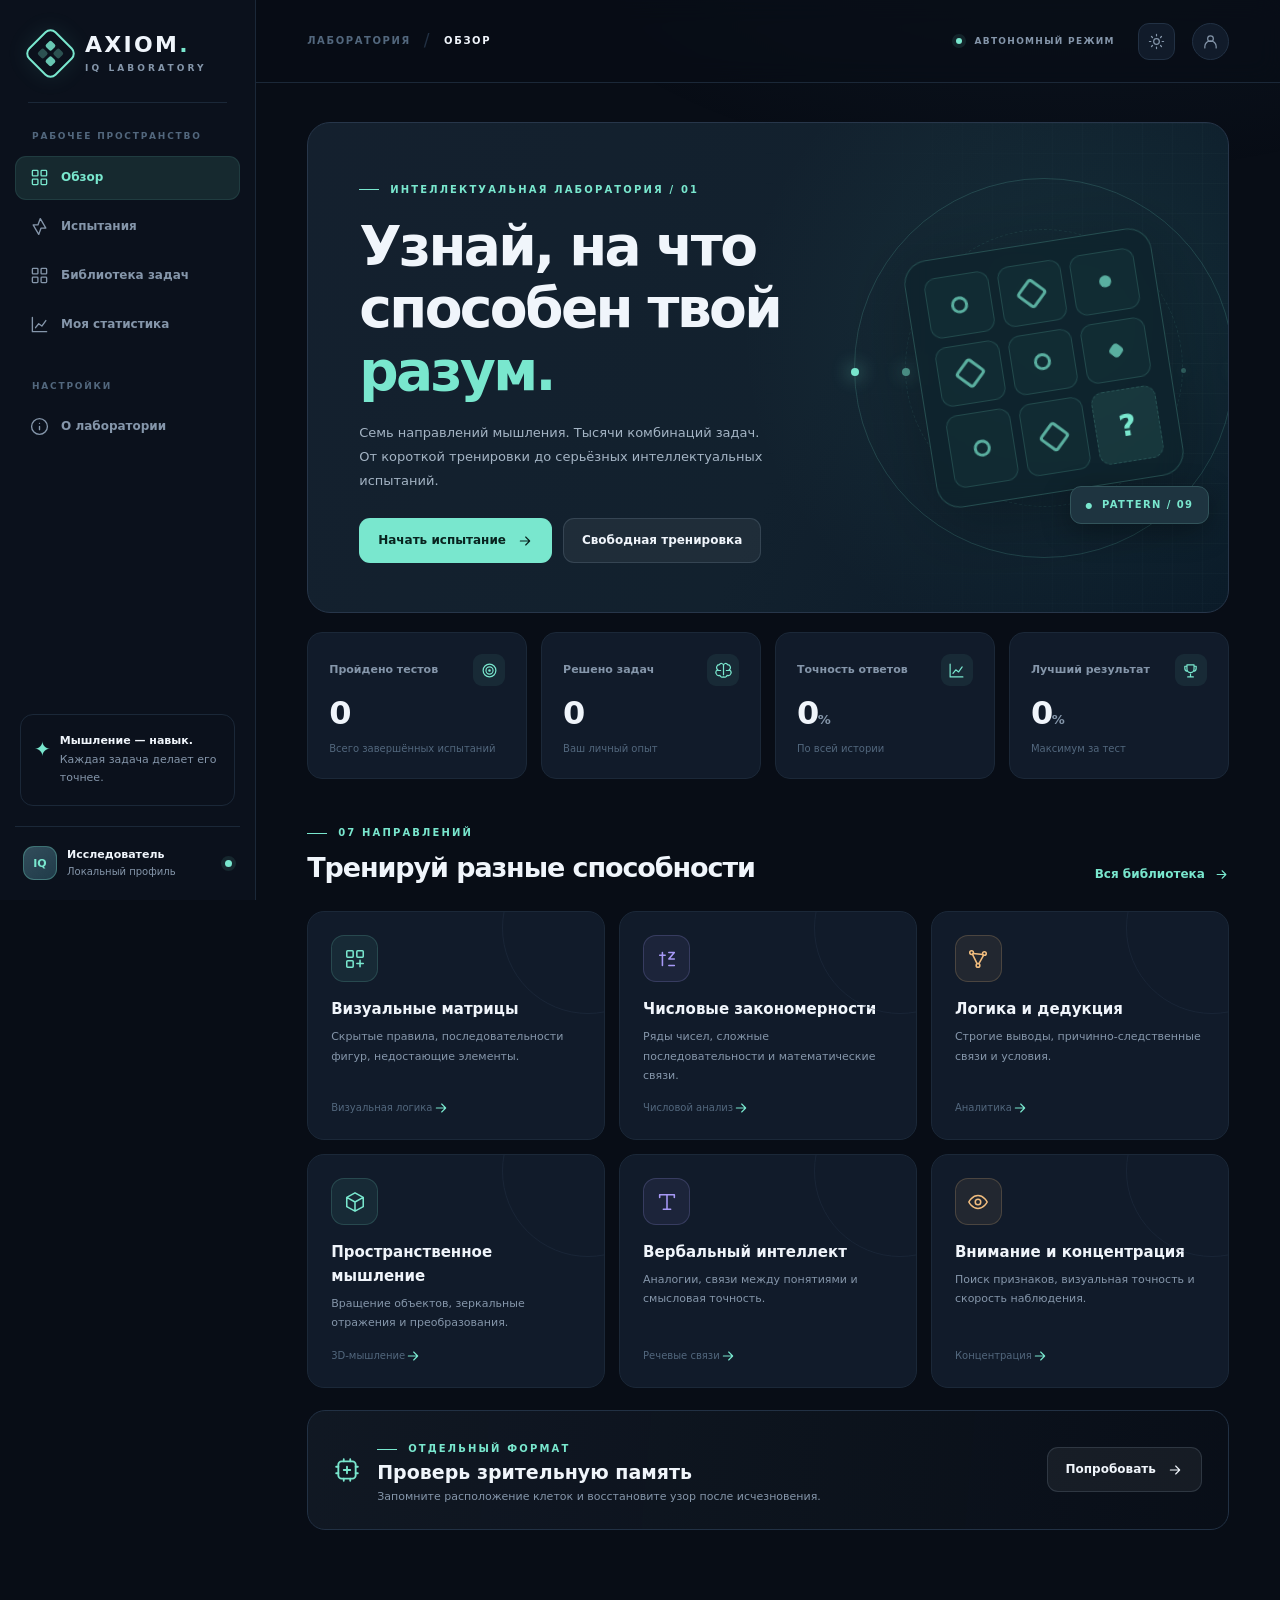
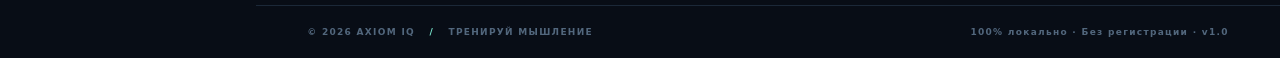
==== commit 6974fc41: "Add files via upload" ====
--- a/index.html
+++ b/index.html
@@ -1,235 +1,61 @@
-<!DOCTYPE html>
-<html lang="ru">
-<head>
-<meta charset="UTF-8">
-<meta name="viewport" content="width=device-width, initial-scale=1.0">
-<title>Хаотичный Мороз</title>
-<style>
-    body, html {
-        margin: 0;
-        padding: 0;
-        width: 100%;
-        height: 100%;
-        background-color: #000;
-        font-family: 'Segoe UI', Tahoma, Geneva, Verdana, sans-serif;
-        overflow: hidden;
-    }
-
-    .image-container {
-        position: relative;
-        width: 100vw;
-        height: 100vh;
-        display: flex;
-        justify-content: flex-end;
-        align-items: center;
-        overflow: hidden;
-        /* Центр смещен к лицу девушки */
-        --mask-center: 70% 50%; 
-    }
-
-    .target-image {
-        height: 100%;
-        width: auto;
-        max-width: 100%;
-        object-fit: cover;
-        object-position: right center;
-    }
-
-    /* 1. Ледяное искажение (волны) */
-    .distortion-layer {
-        position: absolute;
-        inset: 0;
-        pointer-events: none;
-        background-image: url('ВАША_КАРТИНКА.jpg');
-        background-size: cover;
-        background-position: right center;
-        filter: url(#ice-filter) brightness(1.1) contrast(1.1);
-        
-        -webkit-mask-image: radial-gradient(ellipse at var(--mask-center), 
-            transparent calc(10% + (var(--intensity) * 60%)), 
-            black calc(50% + (var(--intensity) * 40%)));
-        mask-image: radial-gradient(ellipse at var(--mask-center), 
-            transparent calc(10% + (var(--intensity) * 60%)), 
-            black calc(50% + (var(--intensity) * 40%)));
-            
-        opacity: var(--intensity);
-    }
-
-    /* 2. Слой запотевания */
-    .fog-layer {
-        position: absolute;
-        inset: 0;
-        pointer-events: none;
-        backdrop-filter: blur(calc(var(--intensity) * 5px));
-        -webkit-mask-image: radial-gradient(ellipse at var(--mask-center), 
-            transparent calc(10% + (var(--intensity) * 80%)), 
-            black calc(70% + (var(--intensity) * 30%)));
-        mask-image: radial-gradient(ellipse at var(--mask-center), 
-            transparent calc(10% + (var(--intensity) * 80%)), 
-            black calc(70% + (var(--intensity) * 30%)));
-    }
-
-    /* --- СЛОИ СНЕЖИНОК --- */
-    .snow-layers {
-        position: absolute;
-        inset: 0;
-        pointer-events: none;
-        opacity: var(--intensity);
-        -webkit-mask-image: radial-gradient(ellipse at var(--mask-center), 
-            transparent calc(10% + (var(--intensity) * 75%)), 
-            black calc(60% + (var(--intensity) * 40%)));
-        mask-image: radial-gradient(ellipse at var(--mask-center), 
-            transparent calc(10% + (var(--intensity) * 75%)), 
-            black calc(60% + (var(--intensity) * 40%)));
-    }
-
-    /* Слой 1: Крупные снежинки (медленно плывут) */
-    .snow-large {
-        position: absolute;
-        inset: 0;
-        background-image: url("data:image/svg+xml,%3Csvg xmlns='http://www.w3.org/2000/svg' width='400' height='400'%3E%3Cg stroke='%23ffffff' fill='none' stroke-width='1.5' stroke-linecap='round' stroke-linejoin='round'%3E%3Cg transform='translate(100, 100) rotate(15)'%3E%3Cpath d='M0,-40 L0,40 M-34.6,-20 L34.6,20 M-34.6,20 L34.6,-20'/%3E%3Cpath d='M0,-25 L-10,-35 M0,-25 L10,-35 M0,-12 L-7,-19 M0,-12 L7,-19'/%3E%3Cpath d='M-21.6,12.5 L-32.5,2.5 M-21.6,12.5 L-32.5,22.5'/%3E%3Ccircle cx='0' cy='0' r='5'/%3E%3C/g%3E%3Cg transform='translate(300, 250) rotate(45) scale(0.7)'%3E%3Cpath d='M0,-40 L0,40 M-34.6,-20 L34.6,20 M-34.6,20 L34.6,-20'/%3E%3Cpath d='M0,-25 L-10,-35 M0,-25 L10,-35 M0,-12 L-7,-19 M0,-12 L7,-19'/%3E%3Ccircle cx='0' cy='0' r='5'/%3E%3C/g%3E%3C/g%3E%3C/svg%3E");
-        background-size: 500px 500px;
-        animation: drift-large 30s infinite linear alternate;
-        filter: drop-shadow(0 0 12px rgba(160, 210, 255, 0.9));
-    }
-
-    /* Слой 2: Средние снежинки (движутся в другую сторону) */
-    .snow-medium {
-        position: absolute;
-        inset: 0;
-        background-image: url("data:image/svg+xml,%3Csvg xmlns='http://www.w3.org/2000/svg' width='250' height='250'%3E%3Cg stroke='%23d0e5ff' fill='none' stroke-width='2'%3E%3Cg transform='translate(80, 80) rotate(75)'%3E%3Cpath d='M0,-30 L0,30 M-26,-15 L26,15 M-26,15 L26,-15'/%3E%3Cpath d='M0,-18 L-6,-24 M0,-18 L6,-24'/%3E%3C/g%3E%3Cg transform='translate(200, 180) rotate(10)'%3E%3Cpath d='M0,-30 L0,30 M-26,-15 L26,15 M-26,15 L26,-15'/%3E%3C/g%3E%3C/g%3E%3C/svg%3E");
-        background-size: 350px 350px;
-        animation: drift-medium 20s infinite linear alternate-reverse;
-        filter: drop-shadow(0 0 8px rgba(200, 230, 255, 0.7));
-    }
-
-    /* Слой 3: Мелкая крошка и пыль (создает хаос) */
-    .snow-dust {
-        position: absolute;
-        inset: 0;
-        background-image: url("data:image/svg+xml,%3Csvg xmlns='http://www.w3.org/2000/svg' width='150' height='150'%3E%3Cg fill='%23ffffff'%3E%3Ccircle cx='20' cy='30' r='1.5'/%3E%3Ccircle cx='80' cy='20' r='2'/%3E%3Ccircle cx='120' cy='90' r='1'/%3E%3Ccircle cx='40' cy='110' r='1.5'/%3E%3Ccircle cx='100' cy='140' r='2.5'/%3E%3Ccircle cx='10' cy='80' r='1'/%3E%3Cpath d='M60,60 L62,65 L58,65 Z'/%3E%3Cpath d='M130,40 L132,45 L128,45 Z'/%3E%3C/g%3E%3C/svg%3E");
-        background-size: 200px 200px;
-        animation: drift-dust 15s infinite linear;
-        opacity: 0.8;
-    }
-
-    /* Анимации для создания хаотичного движения */
-    @keyframes drift-large {
-        0% { background-position: 0px 0px; transform: rotate(0deg); }
-        100% { background-position: 150px 150px; transform: rotate(5deg); }
-    }
-    @keyframes drift-medium {
-        0% { background-position: 0px 0px; }
-        100% { background-position: -100px 200px; }
-    }
-    @keyframes drift-dust {
-        0% { background-position: 0px 0px; }
-        100% { background-position: 50px 100px; }
-    }
-
-    /* --- ИНТЕРФЕЙС --- */
-    .controls {
-        position: absolute;
-        left: 5%;
-        top: 50%;
-        transform: translateY(-50%);
-        z-index: 10;
-        color: #fff;
-        width: 300px;
-    }
-
-    .controls h1 {
-        font-size: 2.5rem;
-        font-weight: 300;
-        margin: 0 0 10px 0;
-        letter-spacing: 5px;
-        color: #e6f0ff;
-        text-transform: uppercase;
-        text-shadow: 0 0 20px rgba(150, 200, 255, 0.8);
-    }
-
-    .controls p {
-        font-size: 0.9rem;
-        color: #888;
-        margin: 0 0 25px 0;
-        letter-spacing: 1px;
-    }
-
-    input[type=range] {
-        -webkit-appearance: none;
-        width: 100%;
-        background: transparent;
-    }
-
-    input[type=range]:focus {
-        outline: none;
-    }
-
-    input[type=range]::-webkit-slider-runnable-track {
-        width: 100%;
-        height: 2px;
-        cursor: pointer;
-        background: rgba(255, 255, 255, 0.2);
-        border-radius: 1px;
-    }
-
-    input[type=range]::-webkit-slider-thumb {
-        height: 16px;
-        width: 16px;
-        border-radius: 50%;
-        background: #fff;
-        cursor: pointer;
-        -webkit-appearance: none;
-        margin-top: -7px;
-        box-shadow: 0 0 15px rgba(160, 210, 255, 0.9);
-        transition: transform 0.1s, background 0.2s;
-    }
-
-    input[type=range]::-webkit-slider-thumb:hover {
-        transform: scale(1.3);
-        background: #a0c4ff;
-    }
-</style>
-</head>
-<body>
-
-<div class="image-container" id="container">
-    <img class="target-image" src="мороз.jpg" alt="Anime Girl">
-    
-    <div class="distortion-layer"></div>
-    <div class="fog-layer"></div>
-    
-    <!-- Контейнер для всех слоев снега -->
-    <div class="snow-layers">
-        <div class="snow-large"></div>
-        <div class="snow-medium"></div>
-        <div class="snow-dust"></div>
-    </div>
-</div>
-
-<div class="controls">
-    <h1>Frost</h1>
-    <p>Потяните ползунок, чтобы вызвать метель</p>
-    <input type="range" id="frostSlider" min="0" max="1" step="0.01" value="0">
-</div>
-
-<svg style="position: absolute; width: 0; height: 0;">
-    <defs>
-        <filter id="ice-filter" x="-20%" y="-20%" width="140%" height="140%">
-            <feTurbulence type="fractalNoise" baseFrequency="0.015" numOctaves="4" result="noise" />
-            <feDisplacementMap in="SourceGraphic" in2="noise" scale="25" xChannelSelector="R" yChannelSelector="G" />
-        </filter>
-    </defs>
-</svg>
-
-<script>
-    const slider = document.getElementById('frostSlider');
-    const container = document.getElementById('container');
-
-    slider.addEventListener('input', (e) => {
-        container.style.setProperty('--intensity', e.target.value);
-    });
-</script>
-
-</body>
-</html>+<!doctype html>
+<html lang="ru">
+<head>
+  <meta charset="UTF-8" />
+  <meta name="viewport" content="width=device-width, initial-scale=1, viewport-fit=cover" />
+  <meta name="theme-color" content="#080d16" />
+  <meta name="description" content="AXIOM IQ — интерактивная лаборатория мышления. Задачи на логику, матрицы, память, внимание и пространственное мышление." />
+  <meta property="og:title" content="AXIOM IQ — лаборатория мышления" />
+  <meta property="og:description" content="Семь направлений, адаптивные задания, испытания и личная статистика. Без регистрации." />
+  <title>AXIOM IQ — лаборатория мышления</title>
+  <link rel="icon" type="image/svg+xml" href="favicon.svg" />
+  <link rel="stylesheet" href="styles.css" />
+  <link rel="manifest" href="manifest.webmanifest" />
+  <script src="app.js" defer></script>
+  <script>if ("serviceWorker" in navigator && location.protocol !== "file:") { window.addEventListener("load", () => navigator.serviceWorker.register("./sw.js").catch(() => {})); }</script>
+</head>
+<body>
+  <div class="app-shell" id="app-shell">
+    <aside class="sidebar" id="sidebar" aria-label="Основное меню">
+      <a class="brand" href="#home" aria-label="AXIOM IQ — главная">
+        <span class="brand-mark" aria-hidden="true"><span></span><span></span><span></span><span></span></span>
+        <span class="brand-text"><strong>AXIOM<span class="brand-dot">.</span></strong><small>IQ LABORATORY</small></span>
+      </a>
+      <div class="sidebar-rule"></div>
+      <span class="nav-caption">РАБОЧЕЕ ПРОСТРАНСТВО</span>
+      <nav class="navigation" id="main-nav">
+        <button class="nav-link active" data-route="home" type="button"><span class="nav-icon" data-icon="layout"></span><span>Обзор</span></button>
+        <button class="nav-link" data-route="challenges" type="button"><span class="nav-icon" data-icon="zap"></span><span>Испытания</span></button>
+        <button class="nav-link" data-route="library" type="button"><span class="nav-icon" data-icon="grid"></span><span>Библиотека задач</span></button>
+        <button class="nav-link" data-route="stats" type="button"><span class="nav-icon" data-icon="chart"></span><span>Моя статистика</span></button>
+      </nav>
+      <span class="nav-caption nav-caption-more">НАСТРОЙКИ</span>
+      <nav class="navigation">
+        <button class="nav-link" data-route="about" type="button"><span class="nav-icon" data-icon="info"></span><span>О лаборатории</span></button>
+      </nav>
+      <div class="sidebar-bottom">
+        <div class="sidebar-insight"><span class="sidebar-insight-icon">✦</span><span><strong>Мышление — навык.</strong><br/>Каждая задача делает его точнее.</span></div>
+        <div class="sidebar-user"><div class="avatar" id="sidebar-avatar">IQ</div><div class="user-details"><strong id="sidebar-username">Исследователь</strong><small>Локальный профиль</small></div><span class="status-dot" title="Сохраняется на этом устройстве"></span></div>
+      </div>
+    </aside>
+    <div class="sidebar-overlay" id="sidebar-overlay"></div>
+    <div class="main-wrap">
+      <header class="topbar">
+        <div class="topbar-left">
+          <button class="icon-button mobile-menu" id="menu-toggle" aria-label="Открыть меню" type="button"><span data-icon="menu"></span></button>
+          <div class="breadcrumb"><span>ЛАБОРАТОРИЯ</span><span class="breadcrumb-separator">/</span><span id="breadcrumb-current">ОБЗОР</span></div>
+        </div>
+        <div class="topbar-right">
+          <span class="online-pill"><span class="live-dot"></span> АВТОНОМНЫЙ РЕЖИМ</span>
+          <button class="icon-button" id="theme-toggle" type="button" aria-label="Переключить тему" title="Сменить тему"><span data-icon="sun"></span></button>
+          <button class="profile-button" id="profile-button" type="button" aria-label="Настроить профиль"><span data-icon="user"></span></button>
+        </div>
+      </header>
+      <main id="main" class="content" tabindex="-1" aria-live="polite"></main>
+      <footer class="footer"><span>© <span id="copyright-year">2026</span> AXIOM IQ <span class="footer-divider">/</span> ТРЕНИРУЙ МЫШЛЕНИЕ</span><span>100% локально · Без регистрации · v1.0</span></footer>
+    </div>
+  </div>
+  <div class="modal-layer" id="modal-layer" aria-hidden="true"></div>
+  <div class="toast" id="toast" role="status" aria-live="polite"></div>
+</body>
+</html>
--- a/styles.css
+++ b/styles.css
@@ -0,0 +1,19 @@
+:root{color-scheme:dark;--bg:#080d16;--bg-2:#0b1220;--sidebar:#0b111c;--surface:#111b2a;--surface-2:#152133;--surface-3:#1b293c;--border:#223144;--border-soft:#1b2838;--text:#f0f5fb;--muted:#8596aa;--muted-2:#52677d;--accent:#79e7ce;--accent-bright:#b0f6e7;--accent-soft:rgba(121,231,206,.11);--violet:#a799f6;--amber:#f0bc7e;--red:#ff8697;--shadow:0 22px 70px rgba(0,0,0,.23);--r-lg:23px;--r-md:16px;--font:'Manrope',system-ui,-apple-system,BlinkMacSystemFont,'Segoe UI',sans-serif;--display:'Space Grotesk','Manrope',system-ui,sans-serif}
+*{box-sizing:border-box}html{scroll-behavior:smooth}body{margin:0;background:var(--bg);color:var(--text);font:14px/1.6 var(--font);min-width:320px}body::before{content:'';position:fixed;inset:0;pointer-events:none;background:radial-gradient(ellipse 58% 40% at 83% -10%,rgba(72,123,153,.08),transparent 75%);z-index:-1}button,input{font:inherit}button{cursor:pointer}a{color:inherit;text-decoration:none}button:focus-visible,a:focus-visible,input:focus-visible{outline:2px solid var(--accent);outline-offset:3px}svg{display:block}::selection{background:rgba(121,231,206,.25)}
+.app-shell{display:flex;min-height:100vh}.sidebar{position:fixed;inset:0 auto 0 0;width:256px;background:var(--sidebar);border-right:1px solid var(--border-soft);padding:30px 15px 20px;display:flex;flex-direction:column;z-index:50}.brand{display:flex;align-items:center;gap:15px;margin:3px 16px 29px;width:max-content}.brand-mark{height:39px;width:39px;transform:rotate(45deg);border:2px solid var(--accent);border-radius:8px;display:grid;grid-template-columns:repeat(2,1fr);gap:3px;padding:8px;box-shadow:0 0 25px rgba(121,231,206,.1)}.brand-mark span{background:var(--accent);border-radius:2px;opacity:.85}.brand-mark span:nth-child(2){opacity:.3}.brand-mark span:nth-child(3){opacity:.3}.brand-text{display:flex;flex-direction:column;line-height:1.1}.brand-text strong{font-family:var(--display);font-size:22px;letter-spacing:2.3px}.brand-dot{color:var(--accent)}.brand-text small{font:700 9px var(--display);letter-spacing:3.1px;color:var(--muted);margin-top:6px}.sidebar-rule{height:1px;background:var(--border-soft);margin:0 13px 26px}.nav-caption{padding:0 17px;color:var(--muted-2);font-size:9px;letter-spacing:1.8px;font-weight:800;margin-bottom:12px}.nav-caption-more{margin-top:32px}.navigation{display:grid;gap:5px}.nav-link{display:flex;align-items:center;gap:12px;min-height:44px;background:transparent;border:1px solid transparent;border-radius:11px;text-align:left;padding:10px 14px;color:var(--muted);font-weight:700;font-size:12px;transition:background .2s,color .2s,border .2s}.nav-link:hover{color:var(--text);background:rgba(155,184,213,.05)}.nav-link.active{color:var(--accent);background:var(--accent-soft);border-color:rgba(121,231,206,.1)}.nav-icon{width:19px;height:19px;flex:none}.nav-icon svg{width:19px;height:19px}.sidebar-bottom{margin-top:auto}.sidebar-insight{border:1px solid var(--border-soft);border-radius:13px;padding:17px 13px;display:flex;gap:9px;color:var(--muted);font-size:11px;line-height:1.7;margin:0 5px 20px}.sidebar-insight strong{font-size:11px;color:var(--text)}.sidebar-insight-icon{color:var(--accent);font-size:20px}.sidebar-user{display:flex;align-items:center;gap:10px;border-top:1px solid var(--border-soft);padding:19px 8px 0}.avatar{width:34px;height:34px;flex:none;border-radius:11px;background:linear-gradient(145deg,#324d5b,#203b49);border:1px solid rgba(121,231,206,.3);display:grid;place-items:center;font:700 11px var(--display);color:var(--accent)}.user-details{min-width:0;display:flex;flex-direction:column;line-height:1.5}.user-details strong{font-size:11px;overflow:hidden;text-overflow:ellipsis;white-space:nowrap}.user-details small{font-size:10px;color:var(--muted)}.status-dot,.live-dot{background:var(--accent);height:7px;width:7px;border-radius:50%;box-shadow:0 0 0 4px rgba(121,231,206,.1)}.status-dot{margin-left:auto;flex:none}.main-wrap{width:calc(100% - 256px);margin-left:256px;min-height:100vh;display:flex;flex-direction:column}.topbar{height:83px;border-bottom:1px solid var(--border-soft);display:flex;justify-content:space-between;align-items:center;padding:0 clamp(24px,4vw,58px);background:rgba(8,13,22,.64);backdrop-filter:blur(12px);position:sticky;top:0;z-index:20}.topbar-left,.topbar-right{display:flex;align-items:center;gap:17px}.breadcrumb{display:flex;align-items:center;gap:13px;letter-spacing:1.6px;font-size:10px;font-weight:800;color:var(--muted-2)}.breadcrumb span:last-child{color:var(--text)}.breadcrumb-separator{font-size:17px;font-weight:400;color:var(--border)}.online-pill{font-size:9px;letter-spacing:1.3px;font-weight:800;color:var(--muted);display:flex;align-items:center;gap:12px;margin-right:6px}.live-dot{height:6px;width:6px}.icon-button,.profile-button{width:37px;height:37px;border:1px solid var(--border);border-radius:11px;display:grid;place-items:center;background:var(--surface);color:var(--muted);transition:.18s}.icon-button:hover,.profile-button:hover{color:var(--accent);border-color:rgba(121,231,206,.4)}.icon-button svg,.profile-button svg{width:17px;height:17px}.profile-button{border-radius:50%}.mobile-menu{display:none}.content{width:min(1510px,100%);margin:0 auto;padding:39px clamp(24px,4vw,58px) 75px;flex:1;outline:none}.footer{border-top:1px solid var(--border-soft);padding:19px clamp(24px,4vw,58px);display:flex;align-items:center;justify-content:space-between;gap:20px;color:var(--muted-2);font-size:9px;font-weight:800;letter-spacing:1.3px}.footer-divider{margin:0 10px;color:var(--accent)}
+.eyebrow{display:inline-flex;align-items:center;gap:11px;font-size:10px;font-weight:800;letter-spacing:2.15px;text-transform:uppercase;color:var(--accent)}.eyebrow::before{content:'';width:20px;height:1px;background:var(--accent)}.section-heading{display:flex;align-items:end;justify-content:space-between;gap:20px;margin:39px 0 19px}.section-heading h2,.page-heading h1{margin:5px 0 3px;font-family:var(--display);font-weight:600;letter-spacing:-1.1px}.section-heading h2{font-size:27px}.section-heading p,.page-heading p{margin:4px 0 0;color:var(--muted);font-size:13px;max-width:710px}.page-heading{margin-bottom:29px}.page-heading h1{font-size:clamp(32px,4vw,46px);line-height:1.15}.link-button{border:0;background:transparent;color:var(--accent);font-size:12px;font-weight:800;display:inline-flex;align-items:center;gap:9px;padding:8px 0;white-space:nowrap}.link-button svg{width:15px}.link-button:hover{color:var(--accent-bright)}
+.hero{position:relative;min-height:355px;border:1px solid #27364a;border-radius:var(--r-lg);overflow:hidden;background:linear-gradient(115deg,#14202e 0%,#12212e 55%,#0a1927 100%);display:grid;grid-template-columns:1.2fr .8fr}.hero::before{content:'';position:absolute;inset:0;background:radial-gradient(ellipse 50% 90% at 85% 43%,rgba(60,160,149,.12),transparent 76%);pointer-events:none}.hero::after{content:'';position:absolute;right:0;top:0;width:55%;height:100%;background-image:linear-gradient(rgba(185,242,235,.025) 1px,transparent 1px),linear-gradient(90deg,rgba(185,242,235,.025) 1px,transparent 1px);background-size:30px 30px;mask-image:linear-gradient(90deg,transparent,black)}.hero-content{padding:clamp(27px,4vw,52px) 0 clamp(28px,4vw,49px) clamp(27px,4vw,51px);position:relative;z-index:2}.hero h1{margin:17px 0 18px;font-family:var(--display);font-size:clamp(35px,4.3vw,62px);line-height:1.14;font-weight:600;letter-spacing:-2.6px;max-width:720px}.hero h1 em{color:var(--accent);font-style:normal}.hero p{color:#a4b4c4;font-size:13px;max-width:415px;margin:0 0 25px;line-height:1.85}.hero-cta{display:flex;flex-wrap:wrap;align-items:center;gap:11px}.btn{display:inline-flex;gap:11px;align-items:center;justify-content:center;border:1px solid transparent;border-radius:11px;padding:12px 18px;min-height:43px;font-size:12px;font-weight:800;transition:transform .2s,background .2s,border-color .2s;white-space:nowrap}.btn:hover{transform:translateY(-2px)}.btn svg{width:16px;height:16px;flex:none}.btn-primary{background:var(--accent);color:#08231f}.btn-primary:hover{background:var(--accent-bright)}.btn-secondary{background:rgba(255,255,255,.055);border-color:rgba(179,206,227,.15);color:var(--text)}.btn-secondary:hover{background:rgba(255,255,255,.09);border-color:rgba(179,206,227,.3)}.btn-ghost{background:transparent;border-color:var(--border);color:var(--muted)}.btn-ghost:hover{color:var(--text);background:var(--surface)}.btn-danger{background:rgba(255,134,151,.11);border-color:rgba(255,134,151,.2);color:var(--red)}.btn[disabled]{opacity:.5;cursor:not-allowed;transform:none}.hero-art{position:relative;display:flex;align-items:center;justify-content:center;min-width:0;padding:15px;z-index:1}.orbit-ring{position:absolute;border:1px solid rgba(121,231,206,.17);border-radius:50%;width:min(32vw,380px);height:min(32vw,380px);animation:spin 42s linear infinite}.orbit-ring::before,.orbit-ring::after{content:'';position:absolute;top:50%;left:-4px;width:8px;height:8px;border-radius:50%;background:var(--accent);box-shadow:0 0 18px var(--accent)}.orbit-ring::after{left:auto;right:-4px;width:5px;height:5px;opacity:.5}.orbit-ring.orbit-small{width:min(24vw,278px);height:min(24vw,278px);animation-direction:reverse;border-style:dashed;opacity:.6}.hero-matrix{width:min(23vw,250px);height:min(23vw,250px);min-width:185px;min-height:185px;border:1px solid rgba(121,231,206,.22);border-radius:24px;transform:rotate(-9deg);padding:18px;display:grid;grid-template-columns:repeat(3,1fr);gap:9px;background:rgba(13,34,44,.77);backdrop-filter:blur(14px);box-shadow:0 15px 70px rgba(0,0,0,.25);animation:float 7s ease-in-out infinite}.hero-matrix .tile{border:1px solid rgba(121,231,206,.16);border-radius:12px;display:grid;place-items:center;background:rgba(121,231,206,.035)}.hero-matrix .tile span{width:17px;height:17px;border:3px solid var(--accent);border-radius:50%;opacity:.7}.hero-matrix .tile:nth-child(2n) span{width:23px;height:23px;border-radius:4px;transform:rotate(45deg)}.hero-matrix .tile:nth-child(3n) span{width:12px;height:12px;background:var(--accent);border:0}.hero-matrix .tile:last-child{background:rgba(121,231,206,.1);border-style:dashed;color:var(--accent);font:700 30px var(--display)}.art-chip{position:absolute;right:5%;bottom:18%;background:#1e3440;border:1px solid #32545b;border-radius:11px;padding:10px 15px;font-size:10px;letter-spacing:1.4px;color:var(--accent);font-weight:800;z-index:2;box-shadow:0 8px 30px #0005}.art-chip::before{content:'●';font-size:8px;margin-right:8px}@keyframes spin{to{transform:rotate(360deg)}}@keyframes float{50%{transform:rotate(-6deg) translateY(-10px)}}
+.metrics-grid{display:grid;grid-template-columns:repeat(4,minmax(0,1fr));gap:14px;margin-top:19px}.metric{border:1px solid var(--border-soft);border-radius:15px;background:var(--surface);padding:21px 21px;min-width:0;display:flex;flex-direction:column;gap:8px}.metric-header{display:flex;justify-content:space-between;align-items:center;gap:6px;color:var(--muted);font-size:11px;font-weight:700}.metric-icon{width:32px;height:32px;background:rgba(121,231,206,.08);border-radius:9px;display:grid;place-items:center;color:var(--accent)}.metric-icon svg{width:17px;height:17px}.metric-value{font-family:var(--display);font-size:32px;line-height:1.2;font-weight:600;letter-spacing:-1.5px}.metric-value small{font-size:13px;color:var(--muted);font-family:var(--font);letter-spacing:0}.metric-foot{font-size:10px;color:var(--muted-2)}
+.category-grid{display:grid;grid-template-columns:repeat(3,minmax(0,1fr));gap:14px}.category-card{min-width:0;text-align:left;color:var(--text);background:var(--surface);border:1px solid var(--border-soft);border-radius:17px;display:flex;flex-direction:column;gap:15px;padding:23px;min-height:198px;position:relative;overflow:hidden;transition:border-color .2s,transform .2s,background .2s}.category-card:hover{border-color:var(--accent);transform:translateY(-3px);background:var(--surface-2)}.category-card::after{content:'';position:absolute;top:-70px;right:-70px;width:170px;height:170px;border:1px solid var(--border);border-radius:50%;opacity:.5}.category-icon{width:47px;height:47px;border:1px solid rgba(121,231,206,.17);background:rgba(121,231,206,.07);display:grid;place-items:center;border-radius:13px;color:var(--accent)}.category-card[data-tone=violet] .category-icon{color:var(--violet);border-color:rgba(167,153,246,.2);background:rgba(167,153,246,.08)}.category-card[data-tone=amber] .category-icon{color:var(--amber);border-color:rgba(240,188,126,.2);background:rgba(240,188,126,.08)}.category-icon svg{width:22px;height:22px}.category-card h3{font-size:15px;font-weight:800;margin:0 0 6px}.category-card p{font-size:11px;color:var(--muted);line-height:1.75;margin:0}.category-bottom{display:flex;justify-content:space-between;align-items:center;color:var(--muted-2);font-size:10px;margin-top:auto}.category-bottom svg{width:16px;color:var(--accent)}.feature-banner{border:1px solid var(--border);border-radius:18px;margin-top:22px;padding:23px 26px;display:flex;align-items:center;justify-content:space-between;gap:20px;background:linear-gradient(95deg,rgba(87,120,147,.11),rgba(87,120,147,.02))}.feature-banner h3{margin:4px 0;font:600 19px var(--display)}.feature-banner p{margin:5px 0 0;font-size:11px;color:var(--muted)}.feature-icon{color:var(--accent)}.feature-icon svg{width:26px;height:26px}
+.mode-grid{display:grid;grid-template-columns:repeat(2,minmax(0,1fr));gap:18px}.mode-card{border:1px solid var(--border);border-radius:19px;padding:26px;background:var(--surface);position:relative;overflow:hidden;min-height:252px;display:flex;flex-direction:column;justify-content:space-between}.mode-card.featured{background:linear-gradient(135deg,#192d39,#111d2c);border-color:#31525a}.mode-card.mode-violet{background:linear-gradient(135deg,#222239,#151a29);border-color:#38364f}.mode-card .mode-top{display:flex;justify-content:space-between;align-items:center}.mode-tag{font-size:9px;letter-spacing:1.5px;font-weight:800;color:var(--accent);text-transform:uppercase}.mode-symbol{width:45px;height:45px;display:grid;place-items:center;border-radius:12px;border:1px solid var(--border);background:rgba(255,255,255,.035);color:var(--accent)}.mode-symbol svg{width:23px;height:23px}.mode-card h3{font:600 23px var(--display);letter-spacing:-.5px;margin:20px 0 5px}.mode-card p{color:var(--muted);font-size:12px;line-height:1.8;max-width:410px;margin:0}.mode-bottom{display:flex;align-items:center;justify-content:space-between;gap:12px;margin-top:25px}.mode-details{font-size:10px;color:var(--muted);font-weight:800;letter-spacing:.4px}.mode-card.mode-violet .mode-tag,.mode-card.mode-violet .mode-symbol{color:var(--violet)}.daily-banner{border:1px solid var(--border);background:var(--surface);border-radius:18px;display:flex;align-items:center;justify-content:space-between;gap:20px;padding:22px 26px;margin-bottom:22px}.daily-banner h3{margin:0;font:600 19px var(--display)}.daily-banner p{margin:4px 0 0;color:var(--muted);font-size:11px}.daily-meta{display:flex;align-items:center;gap:12px}.daily-mark{width:53px;height:53px;border:1px solid rgba(121,231,206,.2);border-radius:14px;background:var(--accent-soft);display:grid;place-items:center;color:var(--accent)}.daily-mark svg{width:25px;height:25px}
+.filter-bar{display:flex;gap:9px;align-items:center;flex-wrap:wrap;margin-bottom:21px}.filter-button{padding:9px 14px;border-radius:10px;border:1px solid var(--border);background:var(--surface);font-size:11px;font-weight:800;color:var(--muted)}.filter-button.selected{color:#07231f;background:var(--accent);border-color:var(--accent)}.library-grid{display:grid;grid-template-columns:repeat(2,minmax(0,1fr));gap:15px}.library-card{padding:24px;border-radius:17px;background:var(--surface);border:1px solid var(--border-soft);display:flex;align-items:center;gap:19px}.library-card h3{margin:0 0 6px;font-size:15px}.library-card p{font-size:11px;color:var(--muted);margin:0;line-height:1.6}.library-card .category-icon{flex:none;width:57px;height:57px}.library-card .card-copy{flex:1;min-width:0}.library-card .btn{padding:9px 13px;min-height:36px;font-size:10px}
+.quiz-top{display:flex;gap:16px;align-items:center;justify-content:space-between;margin-bottom:23px}.quiz-heading{display:flex;align-items:center;gap:13px}.quiz-heading .mini-symbol{width:45px;height:45px;border-radius:13px;border:1px solid var(--border);background:var(--surface);color:var(--accent);display:grid;place-items:center}.mini-symbol svg{width:21px;height:21px}.quiz-heading h1{font:600 23px var(--display);margin:0}.quiz-heading p{font-size:11px;color:var(--muted);margin:3px 0 0}.quiz-status{display:flex;align-items:center;gap:13px}.timer{font:600 16px var(--display);display:flex;align-items:center;gap:8px;color:var(--text);background:var(--surface);border:1px solid var(--border);padding:8px 12px;border-radius:10px;font-variant-numeric:tabular-nums}.timer svg{width:16px;color:var(--accent)}.timer.low{color:var(--red);border-color:rgba(255,134,151,.3)}.question-progress{border:1px solid var(--border-soft);border-radius:13px;background:var(--surface);padding:16px 21px;margin-bottom:17px}.progress-labels{display:flex;align-items:center;justify-content:space-between;gap:12px;font-size:10px;font-weight:800;color:var(--muted);margin-bottom:11px}.progress-labels strong{color:var(--accent)}.progress-track{height:5px;border-radius:10px;background:var(--surface-3);overflow:hidden}.progress-fill{height:100%;background:linear-gradient(90deg,var(--accent),#80b6ff);border-radius:10px;transition:width .3s}.question-panel{border:1px solid var(--border);border-radius:20px;background:var(--surface);padding:clamp(20px,4vw,39px);box-shadow:var(--shadow)}.question-meta{display:flex;align-items:center;gap:11px;flex-wrap:wrap;color:var(--muted);font-size:10px;font-weight:800;letter-spacing:1px;text-transform:uppercase}.tag{padding:5px 10px;border-radius:7px;background:var(--accent-soft);color:var(--accent);font-size:9px;font-weight:800;letter-spacing:1px}.tag.purple{background:rgba(167,153,246,.1);color:var(--violet)}.question-title{font:600 clamp(20px,2.7vw,28px)/1.4 var(--display);letter-spacing:-.45px;margin:19px 0 8px;max-width:890px}.question-subtitle{color:var(--muted);font-size:12px;margin:0 0 23px;max-width:690px}.visual-wrap{margin:20px 0 25px;background:var(--bg-2);border:1px solid var(--border-soft);border-radius:15px;display:grid;place-items:center;min-height:190px;padding:20px;overflow:hidden}.visual-wrap svg{max-width:100%;height:auto}.visual-wrap.memory-show{min-height:250px}.answers-grid{display:grid;grid-template-columns:repeat(2,minmax(0,1fr));gap:12px;margin:20px 0 0}.answer{display:flex;align-items:center;gap:14px;min-width:0;text-align:left;color:var(--text);padding:13px 15px;min-height:60px;background:var(--bg-2);border:1px solid var(--border);border-radius:12px;font-size:12px;font-weight:700;transition:background .15s,border-color .15s,transform .15s}.answer:hover:not(:disabled){background:var(--surface-2);border-color:var(--accent);transform:translateY(-1px)}.answer:disabled{cursor:default}.answer .answer-letter{display:grid;place-items:center;flex:none;width:32px;height:32px;border:1px solid var(--border);border-radius:9px;font:600 12px var(--display);color:var(--muted)}.answer-content{min-width:0;flex:1;line-height:1.55}.answer-content svg{max-width:100%;height:auto}.answer.correct{border-color:var(--accent);background:rgba(121,231,206,.1)}.answer.correct .answer-letter{background:var(--accent);color:#08231f;border-color:var(--accent)}.answer.wrong{border-color:var(--red);background:rgba(255,134,151,.08)}.answer.wrong .answer-letter{background:var(--red);border-color:var(--red);color:#34121b}.answer.dimmed{opacity:.56}.answer-visual{display:grid;place-items:center;min-height:120px}.answer-visual svg{width:105px;height:105px}.question-actions{display:flex;align-items:center;justify-content:space-between;gap:18px;margin-top:23px}.question-tip{color:var(--muted-2);font-size:10px;display:flex;gap:8px;align-items:center}.question-tip svg{width:15px}.feedback{border:1px solid rgba(121,231,206,.26);border-radius:12px;margin-top:17px;background:rgba(121,231,206,.055);padding:16px 18px;display:flex;gap:12px}.feedback.wrong{border-color:rgba(255,134,151,.25);background:rgba(255,134,151,.045)}.feedback-icon{flex:none;color:var(--accent)}.feedback.wrong .feedback-icon{color:var(--red)}.feedback-icon svg{width:20px;height:20px}.feedback h3{margin:0 0 4px;font-size:12px}.feedback p{font-size:11px;margin:0;color:var(--muted);line-height:1.8}.memory-status{display:flex;align-items:center;gap:12px;justify-content:center;color:var(--accent);font:700 13px var(--display)}.memory-status strong{font-size:32px}.memory-caption{font-size:11px;color:var(--muted);text-align:center;margin-top:8px}.memory-grid{display:grid;grid-template-columns:repeat(4,1fr);gap:8px;width:min(320px,100%);margin:20px auto 10px}.memory-cell{aspect-ratio:1;border:1px solid var(--border);border-radius:9px;background:var(--surface-2);display:grid;place-items:center;font:600 12px var(--display);color:var(--muted-2)}.memory-cell.lit{background:var(--accent);color:#04281f;border-color:var(--accent);box-shadow:0 0 19px rgba(121,231,206,.12)}
+.result-hero{text-align:center;border:1px solid var(--border);background:radial-gradient(ellipse 50% 45% at 50% 4%,rgba(121,231,206,.11),transparent),var(--surface);border-radius:21px;padding:40px 22px}.result-label{font-size:10px;color:var(--accent);letter-spacing:2.2px;font-weight:800}.score-ring{height:191px;width:191px;border-radius:50%;display:grid;place-items:center;margin:25px auto;position:relative;background:conic-gradient(var(--accent) var(--score-angle),var(--surface-3) 0)}.score-ring::before{content:'';position:absolute;inset:11px;border-radius:50%;background:var(--surface)}.score-inner{z-index:1}.score-inner strong{font:600 65px var(--display);line-height:1}.score-inner small{display:block;color:var(--muted);font-size:11px;margin-top:5px;font-weight:700}.result-hero h2{font:600 28px var(--display);margin:0}.result-hero p{max-width:460px;margin:9px auto 22px;color:var(--muted);font-size:12px}.result-actions{display:flex;justify-content:center;flex-wrap:wrap;gap:11px}.result-metrics{display:grid;grid-template-columns:repeat(3,1fr);gap:13px;margin:19px 0}.result-metrics .metric{text-align:center}.section-card{background:var(--surface);border:1px solid var(--border-soft);padding:25px;border-radius:16px;margin-top:16px}.section-card h3{margin:0 0 19px;font:600 18px var(--display)}.bar-row{display:grid;grid-template-columns:170px 1fr 45px;align-items:center;gap:17px;margin:15px 0;font-size:11px;color:var(--muted)}.bar-label{overflow:hidden;text-overflow:ellipsis;white-space:nowrap}.bar-track{height:8px;border-radius:9px;background:var(--surface-3);overflow:hidden}.bar-fill{height:100%;border-radius:9px;background:var(--accent);transition:width .4s}.bar-row strong{color:var(--text);text-align:right;font-variant-numeric:tabular-nums}.review-list{display:grid;gap:9px}.review-item{border:1px solid var(--border-soft);border-radius:10px;padding:13px 17px;display:grid;grid-template-columns:25px 1fr auto;align-items:center;gap:12px}.review-item .review-symbol{color:var(--accent)}.review-item.failed .review-symbol{color:var(--red)}.review-item h4{margin:0;font-size:11px;font-weight:800}.review-item p{margin:3px 0 0;color:var(--muted);font-size:10px;line-height:1.65}.review-item span:last-child{color:var(--muted-2);font-size:9px}
+.stats-split{display:grid;grid-template-columns:1.25fr .75fr;gap:17px}.empty-state{display:grid;place-items:center;text-align:center;border:1px dashed var(--border);border-radius:16px;padding:55px 25px}.empty-state svg{width:43px;height:43px;color:var(--accent);margin-bottom:16px}.empty-state h3{margin:0;font:600 20px var(--display)}.empty-state p{font-size:12px;color:var(--muted);max-width:400px;margin:9px 0 18px}.history-table{width:100%;border-collapse:collapse;text-align:left}.history-table th{color:var(--muted-2);font-size:10px;letter-spacing:1px;padding:12px 10px;border-bottom:1px solid var(--border);text-transform:uppercase}.history-table td{font-size:11px;color:var(--muted);border-bottom:1px solid var(--border-soft);padding:14px 10px}.history-table td strong{color:var(--text)}.history-table tbody tr:last-child td{border:0}.history-scroll{overflow-x:auto}.stats-number{font:600 42px var(--display);letter-spacing:-2px}.stats-caption{font-size:11px;color:var(--muted)}.about-layout{display:grid;grid-template-columns:1.2fr .8fr;gap:18px}.about-card{background:var(--surface);border:1px solid var(--border);border-radius:17px;padding:26px}.about-card h3{font:600 20px var(--display);margin:0 0 12px}.about-card p{font-size:12px;color:var(--muted);line-height:1.9}.about-card strong{color:var(--text)}.about-card ul{padding-left:20px;color:var(--muted);font-size:12px;line-height:2}.info-strip{border:1px solid rgba(240,188,126,.25);background:rgba(240,188,126,.05);padding:16px 19px;border-radius:12px;font-size:11px;color:var(--muted);line-height:1.8;margin-top:17px}.info-strip strong{color:var(--amber)}
+.modal-layer{position:fixed;inset:0;background:rgba(2,6,12,.74);z-index:100;display:none;align-items:center;justify-content:center;padding:18px;backdrop-filter:blur(7px)}.modal-layer.open{display:flex}.modal{width:min(450px,100%);border-radius:20px;border:1px solid var(--border);padding:28px;background:var(--surface);box-shadow:0 25px 80px #0008}.modal-top{display:flex;align-items:center;justify-content:space-between;gap:20px;margin-bottom:18px}.modal h2{font:600 23px var(--display);margin:0}.modal p{font-size:12px;color:var(--muted);margin:7px 0 20px}.modal .icon-button{width:31px;height:31px}.form-label{display:block;color:var(--muted);font-size:11px;font-weight:800;margin-bottom:8px}.text-input{width:100%;background:var(--bg-2);border:1px solid var(--border);border-radius:10px;padding:12px 14px;color:var(--text);outline:none}.text-input:focus{border-color:var(--accent)}.modal-actions{display:flex;justify-content:flex-end;gap:10px;margin-top:22px}.toast{position:fixed;bottom:25px;right:25px;z-index:120;background:var(--surface-2);border:1px solid var(--border);padding:12px 18px;border-radius:12px;box-shadow:var(--shadow);font-size:12px;color:var(--text);opacity:0;transform:translateY(15px);pointer-events:none;transition:.2s}.toast.visible{opacity:1;transform:translateY(0)}.sidebar-overlay{display:none}
+.theme-light{color-scheme:light;--bg:#f4f7fb;--bg-2:#f7f9fb;--sidebar:#fff;--surface:#fff;--surface-2:#eef5f7;--surface-3:#dce9ee;--border:#d6e1e7;--border-soft:#e3ebf0;--text:#17283b;--muted:#5b6e80;--muted-2:#8594a4;--accent:#0b9e88;--accent-bright:#0bb599;--accent-soft:rgba(11,158,136,.1);--violet:#7762c7;--amber:#af7d38;--red:#d24660;--shadow:0 15px 50px rgba(37,66,84,.09)}.theme-light .topbar{background:rgba(244,247,251,.88)}.theme-light .hero{background:linear-gradient(115deg,#163344,#1b4350)}.theme-light .hero h1,.theme-light .hero .eyebrow,.theme-light .hero .btn-secondary{color:#f4fbff}.theme-light .hero .eyebrow::before{background:#7ee9d3}.theme-light .hero h1 em{color:#8cf5d8}.theme-light .hero .btn-primary{background:#7fe8d0}.theme-light .hero .hero-matrix{background:rgba(9,38,49,.87)}.theme-light .mode-card.featured{background:#e6f8f4}.theme-light .mode-card.mode-violet{background:#f0edfc}.theme-light .score-ring::before{background:var(--surface)}.theme-light .btn-secondary{background:#eef5f7;border-color:#d7e5eb;color:var(--text)}.theme-light .brand-mark{border-color:var(--accent)}.theme-light .brand-mark span{background:var(--accent)}.theme-light .category-card:hover{background:#f7fdfb}
+@media(max-width:1260px){.sidebar{width:225px}.main-wrap{width:calc(100% - 225px);margin-left:225px}.content{padding-left:30px;padding-right:30px}.topbar,.footer{padding-left:30px;padding-right:30px}.hero h1{font-size:clamp(34px,4vw,51px)}.category-grid{grid-template-columns:repeat(2,minmax(0,1fr))}.hero-art{overflow:hidden}}
+@media(max-width:930px){.sidebar{transform:translateX(-100%);transition:transform .25s;width:256px;box-shadow:10px 0 60px #0005}.sidebar.open{transform:translateX(0)}.sidebar-overlay.show{display:block;position:fixed;inset:0;z-index:45;background:#02070cbc}.main-wrap{width:100%;margin-left:0}.mobile-menu{display:grid}.topbar{height:70px}.hero h1{font-size:clamp(38px,5vw,56px)}.hero-matrix{width:205px;height:205px}.stats-split{grid-template-columns:1fr}}
+@media(max-width:700px){.content{padding:24px 18px 58px}.topbar{padding:0 18px}.footer{padding:18px;flex-wrap:wrap;gap:7px}.breadcrumb{font-size:9px;letter-spacing:1px;gap:7px}.online-pill{font-size:0;gap:0;margin:0}.online-pill .live-dot{width:7px;height:7px}.topbar-right{gap:8px}.hero{grid-template-columns:1fr;min-height:auto}.hero-content{padding:34px 27px 22px}.hero h1{font-size:clamp(35px,8vw,49px);letter-spacing:-1.7px;margin:13px 0}.hero p{max-width:450px}.hero-art{height:214px;padding:0}.hero-matrix{height:166px;width:166px;min-height:0;min-width:0;padding:12px;gap:6px;border-radius:18px}.hero-matrix .tile{border-radius:7px}.hero-matrix .tile span{width:12px;height:12px;border-width:2px}.hero-matrix .tile:nth-child(2n) span{width:16px;height:16px}.orbit-ring{width:245px;height:245px}.orbit-ring.orbit-small{width:186px;height:186px}.art-chip{right:18%;bottom:6%}.metrics-grid{grid-template-columns:repeat(2,minmax(0,1fr));gap:10px}.metric{padding:16px}.metric-value{font-size:29px}.metric-header{font-size:10px}.category-grid{grid-template-columns:repeat(2,minmax(0,1fr));gap:10px}.category-card{min-height:196px;padding:18px;gap:13px}.category-card h3{font-size:13px}.category-card p{font-size:10px}.section-heading{align-items:center}.section-heading h2{font-size:23px}.feature-banner,.daily-banner{align-items:flex-start;flex-direction:column}.mode-grid,.library-grid,.about-layout{grid-template-columns:1fr}.library-card{flex-wrap:wrap}.library-card .btn{margin-left:auto}.quiz-top{flex-wrap:wrap}.quiz-heading h1{font-size:19px}.answers-grid{grid-template-columns:1fr}.answer{min-height:56px}.question-panel{padding:20px}.question-title{font-size:22px}.question-actions{align-items:stretch;flex-direction:column-reverse}.question-actions .btn{width:100%}.question-tip{justify-content:center}.result-metrics{gap:9px}.result-metrics .metric{padding:13px 6px}.result-metrics .metric-value{font-size:24px}.bar-row{grid-template-columns:100px 1fr 32px;gap:8px}.mode-card{min-height:230px}.section-card{padding:20px}.review-item{grid-template-columns:23px 1fr}.review-item span:last-child{display:none}}
+@media(max-width:390px){.breadcrumb{letter-spacing:0}.category-grid{grid-template-columns:1fr}.category-card{min-height:155px}.hero h1{font-size:34px}.hero-content{padding-left:22px;padding-right:22px}.btn{padding:11px 13px;font-size:11px}.result-hero{padding-left:12px;padding-right:12px}}
+@media(prefers-reduced-motion:reduce){*,*::before,*::after{animation-duration:.01ms!important;animation-iteration-count:1!important;transition-duration:.01ms!important;scroll-behavior:auto!important}}
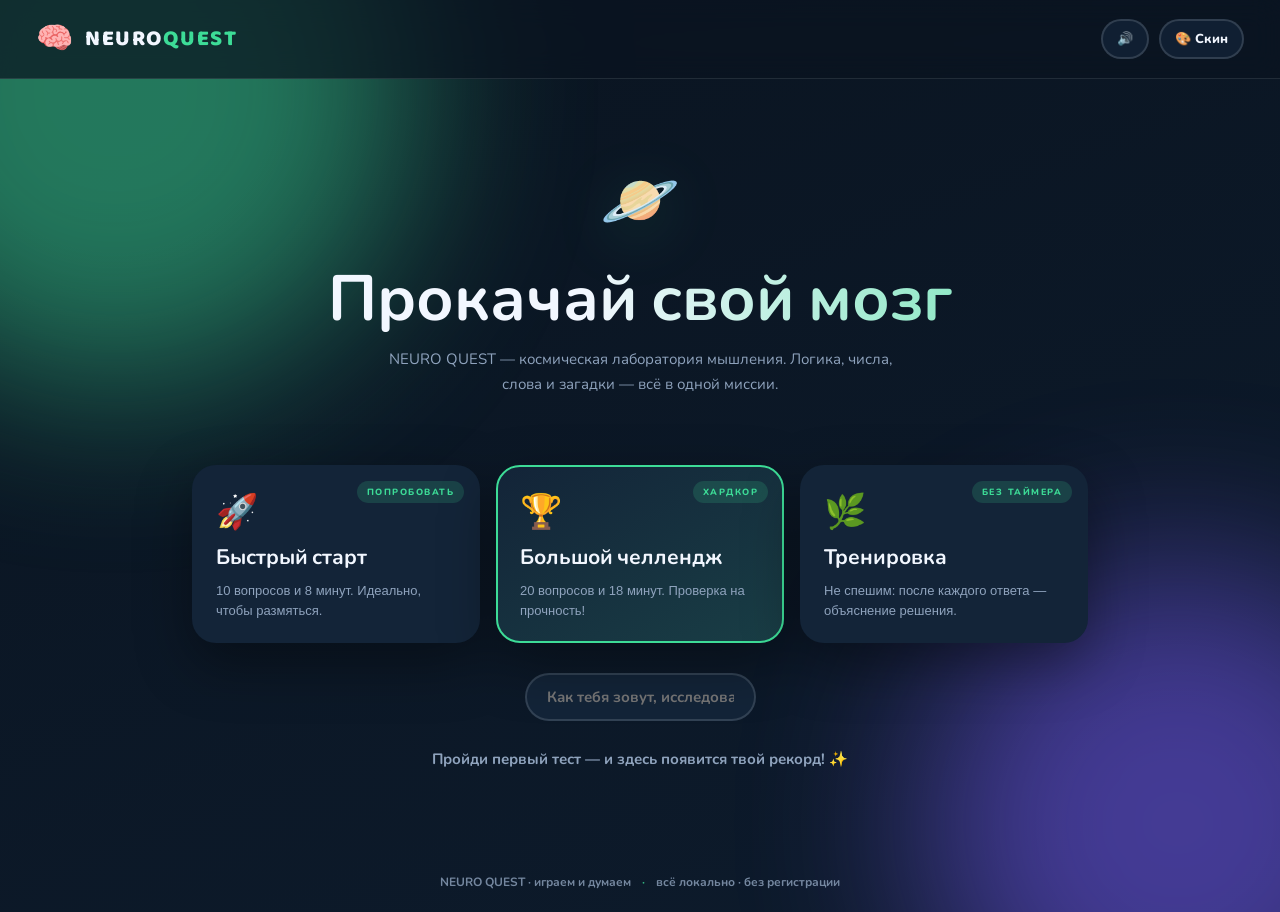
==== commit b54625a9: "Add files via upload" ====
--- a/index.html
+++ b/index.html
@@ -1,61 +1,44 @@
-<!doctype html>
-<html lang="ru">
+<!DOCTYPE html>
+<html lang="ru" data-theme="mint">
 <head>
-  <meta charset="UTF-8" />
-  <meta name="viewport" content="width=device-width, initial-scale=1, viewport-fit=cover" />
-  <meta name="theme-color" content="#080d16" />
-  <meta name="description" content="AXIOM IQ — интерактивная лаборатория мышления. Задачи на логику, матрицы, память, внимание и пространственное мышление." />
-  <meta property="og:title" content="AXIOM IQ — лаборатория мышления" />
-  <meta property="og:description" content="Семь направлений, адаптивные задания, испытания и личная статистика. Без регистрации." />
-  <title>AXIOM IQ — лаборатория мышления</title>
-  <link rel="icon" type="image/svg+xml" href="favicon.svg" />
-  <link rel="stylesheet" href="styles.css" />
-  <link rel="manifest" href="manifest.webmanifest" />
-  <script src="app.js" defer></script>
-  <script>if ("serviceWorker" in navigator && location.protocol !== "file:") { window.addEventListener("load", () => navigator.serviceWorker.register("./sw.js").catch(() => {})); }</script>
+<meta charset="UTF-8">
+<meta name="viewport" content="width=device-width, initial-scale=1.0">
+<title>NEURO QUEST — космическая IQ-лаборатория</title>
+<link rel="manifest" href="manifest.webmanifest">
+<link rel="preconnect" href="https://fonts.googleapis.com">
+<link rel="preconnect" href="https://fonts.gstatic.com" crossorigin>
+<link href="https://fonts.googleapis.com/css2?family=Baloo+2:wght@500;700;800&family=Nunito:wght@500;700;800&display=swap" rel="stylesheet">
+<link rel="stylesheet" href="styles.css">
 </head>
 <body>
-  <div class="app-shell" id="app-shell">
-    <aside class="sidebar" id="sidebar" aria-label="Основное меню">
-      <a class="brand" href="#home" aria-label="AXIOM IQ — главная">
-        <span class="brand-mark" aria-hidden="true"><span></span><span></span><span></span><span></span></span>
-        <span class="brand-text"><strong>AXIOM<span class="brand-dot">.</span></strong><small>IQ LABORATORY</small></span>
-      </a>
-      <div class="sidebar-rule"></div>
-      <span class="nav-caption">РАБОЧЕЕ ПРОСТРАНСТВО</span>
-      <nav class="navigation" id="main-nav">
-        <button class="nav-link active" data-route="home" type="button"><span class="nav-icon" data-icon="layout"></span><span>Обзор</span></button>
-        <button class="nav-link" data-route="challenges" type="button"><span class="nav-icon" data-icon="zap"></span><span>Испытания</span></button>
-        <button class="nav-link" data-route="library" type="button"><span class="nav-icon" data-icon="grid"></span><span>Библиотека задач</span></button>
-        <button class="nav-link" data-route="stats" type="button"><span class="nav-icon" data-icon="chart"></span><span>Моя статистика</span></button>
-      </nav>
-      <span class="nav-caption nav-caption-more">НАСТРОЙКИ</span>
-      <nav class="navigation">
-        <button class="nav-link" data-route="about" type="button"><span class="nav-icon" data-icon="info"></span><span>О лаборатории</span></button>
-      </nav>
-      <div class="sidebar-bottom">
-        <div class="sidebar-insight"><span class="sidebar-insight-icon">✦</span><span><strong>Мышление — навык.</strong><br/>Каждая задача делает его точнее.</span></div>
-        <div class="sidebar-user"><div class="avatar" id="sidebar-avatar">IQ</div><div class="user-details"><strong id="sidebar-username">Исследователь</strong><small>Локальный профиль</small></div><span class="status-dot" title="Сохраняется на этом устройстве"></span></div>
-      </div>
-    </aside>
-    <div class="sidebar-overlay" id="sidebar-overlay"></div>
-    <div class="main-wrap">
-      <header class="topbar">
-        <div class="topbar-left">
-          <button class="icon-button mobile-menu" id="menu-toggle" aria-label="Открыть меню" type="button"><span data-icon="menu"></span></button>
-          <div class="breadcrumb"><span>ЛАБОРАТОРИЯ</span><span class="breadcrumb-separator">/</span><span id="breadcrumb-current">ОБЗОР</span></div>
-        </div>
-        <div class="topbar-right">
-          <span class="online-pill"><span class="live-dot"></span> АВТОНОМНЫЙ РЕЖИМ</span>
-          <button class="icon-button" id="theme-toggle" type="button" aria-label="Переключить тему" title="Сменить тему"><span data-icon="sun"></span></button>
-          <button class="profile-button" id="profile-button" type="button" aria-label="Настроить профиль"><span data-icon="user"></span></button>
-        </div>
-      </header>
-      <main id="main" class="content" tabindex="-1" aria-live="polite"></main>
-      <footer class="footer"><span>© <span id="copyright-year">2026</span> AXIOM IQ <span class="footer-divider">/</span> ТРЕНИРУЙ МЫШЛЕНИЕ</span><span>100% локально · Без регистрации · v1.0</span></footer>
-    </div>
+<div class="blob blob-a"></div>
+<div class="blob blob-b"></div>
+
+<header class="topbar">
+  <div class="logo" id="logoBtn" title="На главную">
+    <span class="logo-face">🧠</span>
+    <span class="logo-text">NEURO<em>QUEST</em></span>
   </div>
-  <div class="modal-layer" id="modal-layer" aria-hidden="true"></div>
-  <div class="toast" id="toast" role="status" aria-live="polite"></div>
+  <div class="topbar-actions">
+    <button class="chip-btn" id="soundBtn" title="Звук вкл/выкл">🔊</button>
+    <button class="chip-btn" id="themeBtn" title="Сменить скин">🎨 Скин</button>
+  </div>
+</header>
+
+<div class="theme-tray" id="themeTray" hidden></div>
+
+<main id="app"></main>
+
+<footer class="foot">
+  <span>NEURO QUEST · играем и думаем</span>
+  <span class="dot">·</span>
+  <span>всё локально · без регистрации</span>
+</footer>
+
+<canvas id="fx"></canvas>
+<script src="app.js"></script>
+<script>
+if ('serviceWorker' in navigator) navigator.serviceWorker.register('./sw.js');
+</script>
 </body>
 </html>
--- a/styles.css
+++ b/styles.css
@@ -1,19 +1,216 @@
-:root{color-scheme:dark;--bg:#080d16;--bg-2:#0b1220;--sidebar:#0b111c;--surface:#111b2a;--surface-2:#152133;--surface-3:#1b293c;--border:#223144;--border-soft:#1b2838;--text:#f0f5fb;--muted:#8596aa;--muted-2:#52677d;--accent:#79e7ce;--accent-bright:#b0f6e7;--accent-soft:rgba(121,231,206,.11);--violet:#a799f6;--amber:#f0bc7e;--red:#ff8697;--shadow:0 22px 70px rgba(0,0,0,.23);--r-lg:23px;--r-md:16px;--font:'Manrope',system-ui,-apple-system,BlinkMacSystemFont,'Segoe UI',sans-serif;--display:'Space Grotesk','Manrope',system-ui,sans-serif}
-*{box-sizing:border-box}html{scroll-behavior:smooth}body{margin:0;background:var(--bg);color:var(--text);font:14px/1.6 var(--font);min-width:320px}body::before{content:'';position:fixed;inset:0;pointer-events:none;background:radial-gradient(ellipse 58% 40% at 83% -10%,rgba(72,123,153,.08),transparent 75%);z-index:-1}button,input{font:inherit}button{cursor:pointer}a{color:inherit;text-decoration:none}button:focus-visible,a:focus-visible,input:focus-visible{outline:2px solid var(--accent);outline-offset:3px}svg{display:block}::selection{background:rgba(121,231,206,.25)}
-.app-shell{display:flex;min-height:100vh}.sidebar{position:fixed;inset:0 auto 0 0;width:256px;background:var(--sidebar);border-right:1px solid var(--border-soft);padding:30px 15px 20px;display:flex;flex-direction:column;z-index:50}.brand{display:flex;align-items:center;gap:15px;margin:3px 16px 29px;width:max-content}.brand-mark{height:39px;width:39px;transform:rotate(45deg);border:2px solid var(--accent);border-radius:8px;display:grid;grid-template-columns:repeat(2,1fr);gap:3px;padding:8px;box-shadow:0 0 25px rgba(121,231,206,.1)}.brand-mark span{background:var(--accent);border-radius:2px;opacity:.85}.brand-mark span:nth-child(2){opacity:.3}.brand-mark span:nth-child(3){opacity:.3}.brand-text{display:flex;flex-direction:column;line-height:1.1}.brand-text strong{font-family:var(--display);font-size:22px;letter-spacing:2.3px}.brand-dot{color:var(--accent)}.brand-text small{font:700 9px var(--display);letter-spacing:3.1px;color:var(--muted);margin-top:6px}.sidebar-rule{height:1px;background:var(--border-soft);margin:0 13px 26px}.nav-caption{padding:0 17px;color:var(--muted-2);font-size:9px;letter-spacing:1.8px;font-weight:800;margin-bottom:12px}.nav-caption-more{margin-top:32px}.navigation{display:grid;gap:5px}.nav-link{display:flex;align-items:center;gap:12px;min-height:44px;background:transparent;border:1px solid transparent;border-radius:11px;text-align:left;padding:10px 14px;color:var(--muted);font-weight:700;font-size:12px;transition:background .2s,color .2s,border .2s}.nav-link:hover{color:var(--text);background:rgba(155,184,213,.05)}.nav-link.active{color:var(--accent);background:var(--accent-soft);border-color:rgba(121,231,206,.1)}.nav-icon{width:19px;height:19px;flex:none}.nav-icon svg{width:19px;height:19px}.sidebar-bottom{margin-top:auto}.sidebar-insight{border:1px solid var(--border-soft);border-radius:13px;padding:17px 13px;display:flex;gap:9px;color:var(--muted);font-size:11px;line-height:1.7;margin:0 5px 20px}.sidebar-insight strong{font-size:11px;color:var(--text)}.sidebar-insight-icon{color:var(--accent);font-size:20px}.sidebar-user{display:flex;align-items:center;gap:10px;border-top:1px solid var(--border-soft);padding:19px 8px 0}.avatar{width:34px;height:34px;flex:none;border-radius:11px;background:linear-gradient(145deg,#324d5b,#203b49);border:1px solid rgba(121,231,206,.3);display:grid;place-items:center;font:700 11px var(--display);color:var(--accent)}.user-details{min-width:0;display:flex;flex-direction:column;line-height:1.5}.user-details strong{font-size:11px;overflow:hidden;text-overflow:ellipsis;white-space:nowrap}.user-details small{font-size:10px;color:var(--muted)}.status-dot,.live-dot{background:var(--accent);height:7px;width:7px;border-radius:50%;box-shadow:0 0 0 4px rgba(121,231,206,.1)}.status-dot{margin-left:auto;flex:none}.main-wrap{width:calc(100% - 256px);margin-left:256px;min-height:100vh;display:flex;flex-direction:column}.topbar{height:83px;border-bottom:1px solid var(--border-soft);display:flex;justify-content:space-between;align-items:center;padding:0 clamp(24px,4vw,58px);background:rgba(8,13,22,.64);backdrop-filter:blur(12px);position:sticky;top:0;z-index:20}.topbar-left,.topbar-right{display:flex;align-items:center;gap:17px}.breadcrumb{display:flex;align-items:center;gap:13px;letter-spacing:1.6px;font-size:10px;font-weight:800;color:var(--muted-2)}.breadcrumb span:last-child{color:var(--text)}.breadcrumb-separator{font-size:17px;font-weight:400;color:var(--border)}.online-pill{font-size:9px;letter-spacing:1.3px;font-weight:800;color:var(--muted);display:flex;align-items:center;gap:12px;margin-right:6px}.live-dot{height:6px;width:6px}.icon-button,.profile-button{width:37px;height:37px;border:1px solid var(--border);border-radius:11px;display:grid;place-items:center;background:var(--surface);color:var(--muted);transition:.18s}.icon-button:hover,.profile-button:hover{color:var(--accent);border-color:rgba(121,231,206,.4)}.icon-button svg,.profile-button svg{width:17px;height:17px}.profile-button{border-radius:50%}.mobile-menu{display:none}.content{width:min(1510px,100%);margin:0 auto;padding:39px clamp(24px,4vw,58px) 75px;flex:1;outline:none}.footer{border-top:1px solid var(--border-soft);padding:19px clamp(24px,4vw,58px);display:flex;align-items:center;justify-content:space-between;gap:20px;color:var(--muted-2);font-size:9px;font-weight:800;letter-spacing:1.3px}.footer-divider{margin:0 10px;color:var(--accent)}
-.eyebrow{display:inline-flex;align-items:center;gap:11px;font-size:10px;font-weight:800;letter-spacing:2.15px;text-transform:uppercase;color:var(--accent)}.eyebrow::before{content:'';width:20px;height:1px;background:var(--accent)}.section-heading{display:flex;align-items:end;justify-content:space-between;gap:20px;margin:39px 0 19px}.section-heading h2,.page-heading h1{margin:5px 0 3px;font-family:var(--display);font-weight:600;letter-spacing:-1.1px}.section-heading h2{font-size:27px}.section-heading p,.page-heading p{margin:4px 0 0;color:var(--muted);font-size:13px;max-width:710px}.page-heading{margin-bottom:29px}.page-heading h1{font-size:clamp(32px,4vw,46px);line-height:1.15}.link-button{border:0;background:transparent;color:var(--accent);font-size:12px;font-weight:800;display:inline-flex;align-items:center;gap:9px;padding:8px 0;white-space:nowrap}.link-button svg{width:15px}.link-button:hover{color:var(--accent-bright)}
-.hero{position:relative;min-height:355px;border:1px solid #27364a;border-radius:var(--r-lg);overflow:hidden;background:linear-gradient(115deg,#14202e 0%,#12212e 55%,#0a1927 100%);display:grid;grid-template-columns:1.2fr .8fr}.hero::before{content:'';position:absolute;inset:0;background:radial-gradient(ellipse 50% 90% at 85% 43%,rgba(60,160,149,.12),transparent 76%);pointer-events:none}.hero::after{content:'';position:absolute;right:0;top:0;width:55%;height:100%;background-image:linear-gradient(rgba(185,242,235,.025) 1px,transparent 1px),linear-gradient(90deg,rgba(185,242,235,.025) 1px,transparent 1px);background-size:30px 30px;mask-image:linear-gradient(90deg,transparent,black)}.hero-content{padding:clamp(27px,4vw,52px) 0 clamp(28px,4vw,49px) clamp(27px,4vw,51px);position:relative;z-index:2}.hero h1{margin:17px 0 18px;font-family:var(--display);font-size:clamp(35px,4.3vw,62px);line-height:1.14;font-weight:600;letter-spacing:-2.6px;max-width:720px}.hero h1 em{color:var(--accent);font-style:normal}.hero p{color:#a4b4c4;font-size:13px;max-width:415px;margin:0 0 25px;line-height:1.85}.hero-cta{display:flex;flex-wrap:wrap;align-items:center;gap:11px}.btn{display:inline-flex;gap:11px;align-items:center;justify-content:center;border:1px solid transparent;border-radius:11px;padding:12px 18px;min-height:43px;font-size:12px;font-weight:800;transition:transform .2s,background .2s,border-color .2s;white-space:nowrap}.btn:hover{transform:translateY(-2px)}.btn svg{width:16px;height:16px;flex:none}.btn-primary{background:var(--accent);color:#08231f}.btn-primary:hover{background:var(--accent-bright)}.btn-secondary{background:rgba(255,255,255,.055);border-color:rgba(179,206,227,.15);color:var(--text)}.btn-secondary:hover{background:rgba(255,255,255,.09);border-color:rgba(179,206,227,.3)}.btn-ghost{background:transparent;border-color:var(--border);color:var(--muted)}.btn-ghost:hover{color:var(--text);background:var(--surface)}.btn-danger{background:rgba(255,134,151,.11);border-color:rgba(255,134,151,.2);color:var(--red)}.btn[disabled]{opacity:.5;cursor:not-allowed;transform:none}.hero-art{position:relative;display:flex;align-items:center;justify-content:center;min-width:0;padding:15px;z-index:1}.orbit-ring{position:absolute;border:1px solid rgba(121,231,206,.17);border-radius:50%;width:min(32vw,380px);height:min(32vw,380px);animation:spin 42s linear infinite}.orbit-ring::before,.orbit-ring::after{content:'';position:absolute;top:50%;left:-4px;width:8px;height:8px;border-radius:50%;background:var(--accent);box-shadow:0 0 18px var(--accent)}.orbit-ring::after{left:auto;right:-4px;width:5px;height:5px;opacity:.5}.orbit-ring.orbit-small{width:min(24vw,278px);height:min(24vw,278px);animation-direction:reverse;border-style:dashed;opacity:.6}.hero-matrix{width:min(23vw,250px);height:min(23vw,250px);min-width:185px;min-height:185px;border:1px solid rgba(121,231,206,.22);border-radius:24px;transform:rotate(-9deg);padding:18px;display:grid;grid-template-columns:repeat(3,1fr);gap:9px;background:rgba(13,34,44,.77);backdrop-filter:blur(14px);box-shadow:0 15px 70px rgba(0,0,0,.25);animation:float 7s ease-in-out infinite}.hero-matrix .tile{border:1px solid rgba(121,231,206,.16);border-radius:12px;display:grid;place-items:center;background:rgba(121,231,206,.035)}.hero-matrix .tile span{width:17px;height:17px;border:3px solid var(--accent);border-radius:50%;opacity:.7}.hero-matrix .tile:nth-child(2n) span{width:23px;height:23px;border-radius:4px;transform:rotate(45deg)}.hero-matrix .tile:nth-child(3n) span{width:12px;height:12px;background:var(--accent);border:0}.hero-matrix .tile:last-child{background:rgba(121,231,206,.1);border-style:dashed;color:var(--accent);font:700 30px var(--display)}.art-chip{position:absolute;right:5%;bottom:18%;background:#1e3440;border:1px solid #32545b;border-radius:11px;padding:10px 15px;font-size:10px;letter-spacing:1.4px;color:var(--accent);font-weight:800;z-index:2;box-shadow:0 8px 30px #0005}.art-chip::before{content:'●';font-size:8px;margin-right:8px}@keyframes spin{to{transform:rotate(360deg)}}@keyframes float{50%{transform:rotate(-6deg) translateY(-10px)}}
-.metrics-grid{display:grid;grid-template-columns:repeat(4,minmax(0,1fr));gap:14px;margin-top:19px}.metric{border:1px solid var(--border-soft);border-radius:15px;background:var(--surface);padding:21px 21px;min-width:0;display:flex;flex-direction:column;gap:8px}.metric-header{display:flex;justify-content:space-between;align-items:center;gap:6px;color:var(--muted);font-size:11px;font-weight:700}.metric-icon{width:32px;height:32px;background:rgba(121,231,206,.08);border-radius:9px;display:grid;place-items:center;color:var(--accent)}.metric-icon svg{width:17px;height:17px}.metric-value{font-family:var(--display);font-size:32px;line-height:1.2;font-weight:600;letter-spacing:-1.5px}.metric-value small{font-size:13px;color:var(--muted);font-family:var(--font);letter-spacing:0}.metric-foot{font-size:10px;color:var(--muted-2)}
-.category-grid{display:grid;grid-template-columns:repeat(3,minmax(0,1fr));gap:14px}.category-card{min-width:0;text-align:left;color:var(--text);background:var(--surface);border:1px solid var(--border-soft);border-radius:17px;display:flex;flex-direction:column;gap:15px;padding:23px;min-height:198px;position:relative;overflow:hidden;transition:border-color .2s,transform .2s,background .2s}.category-card:hover{border-color:var(--accent);transform:translateY(-3px);background:var(--surface-2)}.category-card::after{content:'';position:absolute;top:-70px;right:-70px;width:170px;height:170px;border:1px solid var(--border);border-radius:50%;opacity:.5}.category-icon{width:47px;height:47px;border:1px solid rgba(121,231,206,.17);background:rgba(121,231,206,.07);display:grid;place-items:center;border-radius:13px;color:var(--accent)}.category-card[data-tone=violet] .category-icon{color:var(--violet);border-color:rgba(167,153,246,.2);background:rgba(167,153,246,.08)}.category-card[data-tone=amber] .category-icon{color:var(--amber);border-color:rgba(240,188,126,.2);background:rgba(240,188,126,.08)}.category-icon svg{width:22px;height:22px}.category-card h3{font-size:15px;font-weight:800;margin:0 0 6px}.category-card p{font-size:11px;color:var(--muted);line-height:1.75;margin:0}.category-bottom{display:flex;justify-content:space-between;align-items:center;color:var(--muted-2);font-size:10px;margin-top:auto}.category-bottom svg{width:16px;color:var(--accent)}.feature-banner{border:1px solid var(--border);border-radius:18px;margin-top:22px;padding:23px 26px;display:flex;align-items:center;justify-content:space-between;gap:20px;background:linear-gradient(95deg,rgba(87,120,147,.11),rgba(87,120,147,.02))}.feature-banner h3{margin:4px 0;font:600 19px var(--display)}.feature-banner p{margin:5px 0 0;font-size:11px;color:var(--muted)}.feature-icon{color:var(--accent)}.feature-icon svg{width:26px;height:26px}
-.mode-grid{display:grid;grid-template-columns:repeat(2,minmax(0,1fr));gap:18px}.mode-card{border:1px solid var(--border);border-radius:19px;padding:26px;background:var(--surface);position:relative;overflow:hidden;min-height:252px;display:flex;flex-direction:column;justify-content:space-between}.mode-card.featured{background:linear-gradient(135deg,#192d39,#111d2c);border-color:#31525a}.mode-card.mode-violet{background:linear-gradient(135deg,#222239,#151a29);border-color:#38364f}.mode-card .mode-top{display:flex;justify-content:space-between;align-items:center}.mode-tag{font-size:9px;letter-spacing:1.5px;font-weight:800;color:var(--accent);text-transform:uppercase}.mode-symbol{width:45px;height:45px;display:grid;place-items:center;border-radius:12px;border:1px solid var(--border);background:rgba(255,255,255,.035);color:var(--accent)}.mode-symbol svg{width:23px;height:23px}.mode-card h3{font:600 23px var(--display);letter-spacing:-.5px;margin:20px 0 5px}.mode-card p{color:var(--muted);font-size:12px;line-height:1.8;max-width:410px;margin:0}.mode-bottom{display:flex;align-items:center;justify-content:space-between;gap:12px;margin-top:25px}.mode-details{font-size:10px;color:var(--muted);font-weight:800;letter-spacing:.4px}.mode-card.mode-violet .mode-tag,.mode-card.mode-violet .mode-symbol{color:var(--violet)}.daily-banner{border:1px solid var(--border);background:var(--surface);border-radius:18px;display:flex;align-items:center;justify-content:space-between;gap:20px;padding:22px 26px;margin-bottom:22px}.daily-banner h3{margin:0;font:600 19px var(--display)}.daily-banner p{margin:4px 0 0;color:var(--muted);font-size:11px}.daily-meta{display:flex;align-items:center;gap:12px}.daily-mark{width:53px;height:53px;border:1px solid rgba(121,231,206,.2);border-radius:14px;background:var(--accent-soft);display:grid;place-items:center;color:var(--accent)}.daily-mark svg{width:25px;height:25px}
-.filter-bar{display:flex;gap:9px;align-items:center;flex-wrap:wrap;margin-bottom:21px}.filter-button{padding:9px 14px;border-radius:10px;border:1px solid var(--border);background:var(--surface);font-size:11px;font-weight:800;color:var(--muted)}.filter-button.selected{color:#07231f;background:var(--accent);border-color:var(--accent)}.library-grid{display:grid;grid-template-columns:repeat(2,minmax(0,1fr));gap:15px}.library-card{padding:24px;border-radius:17px;background:var(--surface);border:1px solid var(--border-soft);display:flex;align-items:center;gap:19px}.library-card h3{margin:0 0 6px;font-size:15px}.library-card p{font-size:11px;color:var(--muted);margin:0;line-height:1.6}.library-card .category-icon{flex:none;width:57px;height:57px}.library-card .card-copy{flex:1;min-width:0}.library-card .btn{padding:9px 13px;min-height:36px;font-size:10px}
-.quiz-top{display:flex;gap:16px;align-items:center;justify-content:space-between;margin-bottom:23px}.quiz-heading{display:flex;align-items:center;gap:13px}.quiz-heading .mini-symbol{width:45px;height:45px;border-radius:13px;border:1px solid var(--border);background:var(--surface);color:var(--accent);display:grid;place-items:center}.mini-symbol svg{width:21px;height:21px}.quiz-heading h1{font:600 23px var(--display);margin:0}.quiz-heading p{font-size:11px;color:var(--muted);margin:3px 0 0}.quiz-status{display:flex;align-items:center;gap:13px}.timer{font:600 16px var(--display);display:flex;align-items:center;gap:8px;color:var(--text);background:var(--surface);border:1px solid var(--border);padding:8px 12px;border-radius:10px;font-variant-numeric:tabular-nums}.timer svg{width:16px;color:var(--accent)}.timer.low{color:var(--red);border-color:rgba(255,134,151,.3)}.question-progress{border:1px solid var(--border-soft);border-radius:13px;background:var(--surface);padding:16px 21px;margin-bottom:17px}.progress-labels{display:flex;align-items:center;justify-content:space-between;gap:12px;font-size:10px;font-weight:800;color:var(--muted);margin-bottom:11px}.progress-labels strong{color:var(--accent)}.progress-track{height:5px;border-radius:10px;background:var(--surface-3);overflow:hidden}.progress-fill{height:100%;background:linear-gradient(90deg,var(--accent),#80b6ff);border-radius:10px;transition:width .3s}.question-panel{border:1px solid var(--border);border-radius:20px;background:var(--surface);padding:clamp(20px,4vw,39px);box-shadow:var(--shadow)}.question-meta{display:flex;align-items:center;gap:11px;flex-wrap:wrap;color:var(--muted);font-size:10px;font-weight:800;letter-spacing:1px;text-transform:uppercase}.tag{padding:5px 10px;border-radius:7px;background:var(--accent-soft);color:var(--accent);font-size:9px;font-weight:800;letter-spacing:1px}.tag.purple{background:rgba(167,153,246,.1);color:var(--violet)}.question-title{font:600 clamp(20px,2.7vw,28px)/1.4 var(--display);letter-spacing:-.45px;margin:19px 0 8px;max-width:890px}.question-subtitle{color:var(--muted);font-size:12px;margin:0 0 23px;max-width:690px}.visual-wrap{margin:20px 0 25px;background:var(--bg-2);border:1px solid var(--border-soft);border-radius:15px;display:grid;place-items:center;min-height:190px;padding:20px;overflow:hidden}.visual-wrap svg{max-width:100%;height:auto}.visual-wrap.memory-show{min-height:250px}.answers-grid{display:grid;grid-template-columns:repeat(2,minmax(0,1fr));gap:12px;margin:20px 0 0}.answer{display:flex;align-items:center;gap:14px;min-width:0;text-align:left;color:var(--text);padding:13px 15px;min-height:60px;background:var(--bg-2);border:1px solid var(--border);border-radius:12px;font-size:12px;font-weight:700;transition:background .15s,border-color .15s,transform .15s}.answer:hover:not(:disabled){background:var(--surface-2);border-color:var(--accent);transform:translateY(-1px)}.answer:disabled{cursor:default}.answer .answer-letter{display:grid;place-items:center;flex:none;width:32px;height:32px;border:1px solid var(--border);border-radius:9px;font:600 12px var(--display);color:var(--muted)}.answer-content{min-width:0;flex:1;line-height:1.55}.answer-content svg{max-width:100%;height:auto}.answer.correct{border-color:var(--accent);background:rgba(121,231,206,.1)}.answer.correct .answer-letter{background:var(--accent);color:#08231f;border-color:var(--accent)}.answer.wrong{border-color:var(--red);background:rgba(255,134,151,.08)}.answer.wrong .answer-letter{background:var(--red);border-color:var(--red);color:#34121b}.answer.dimmed{opacity:.56}.answer-visual{display:grid;place-items:center;min-height:120px}.answer-visual svg{width:105px;height:105px}.question-actions{display:flex;align-items:center;justify-content:space-between;gap:18px;margin-top:23px}.question-tip{color:var(--muted-2);font-size:10px;display:flex;gap:8px;align-items:center}.question-tip svg{width:15px}.feedback{border:1px solid rgba(121,231,206,.26);border-radius:12px;margin-top:17px;background:rgba(121,231,206,.055);padding:16px 18px;display:flex;gap:12px}.feedback.wrong{border-color:rgba(255,134,151,.25);background:rgba(255,134,151,.045)}.feedback-icon{flex:none;color:var(--accent)}.feedback.wrong .feedback-icon{color:var(--red)}.feedback-icon svg{width:20px;height:20px}.feedback h3{margin:0 0 4px;font-size:12px}.feedback p{font-size:11px;margin:0;color:var(--muted);line-height:1.8}.memory-status{display:flex;align-items:center;gap:12px;justify-content:center;color:var(--accent);font:700 13px var(--display)}.memory-status strong{font-size:32px}.memory-caption{font-size:11px;color:var(--muted);text-align:center;margin-top:8px}.memory-grid{display:grid;grid-template-columns:repeat(4,1fr);gap:8px;width:min(320px,100%);margin:20px auto 10px}.memory-cell{aspect-ratio:1;border:1px solid var(--border);border-radius:9px;background:var(--surface-2);display:grid;place-items:center;font:600 12px var(--display);color:var(--muted-2)}.memory-cell.lit{background:var(--accent);color:#04281f;border-color:var(--accent);box-shadow:0 0 19px rgba(121,231,206,.12)}
-.result-hero{text-align:center;border:1px solid var(--border);background:radial-gradient(ellipse 50% 45% at 50% 4%,rgba(121,231,206,.11),transparent),var(--surface);border-radius:21px;padding:40px 22px}.result-label{font-size:10px;color:var(--accent);letter-spacing:2.2px;font-weight:800}.score-ring{height:191px;width:191px;border-radius:50%;display:grid;place-items:center;margin:25px auto;position:relative;background:conic-gradient(var(--accent) var(--score-angle),var(--surface-3) 0)}.score-ring::before{content:'';position:absolute;inset:11px;border-radius:50%;background:var(--surface)}.score-inner{z-index:1}.score-inner strong{font:600 65px var(--display);line-height:1}.score-inner small{display:block;color:var(--muted);font-size:11px;margin-top:5px;font-weight:700}.result-hero h2{font:600 28px var(--display);margin:0}.result-hero p{max-width:460px;margin:9px auto 22px;color:var(--muted);font-size:12px}.result-actions{display:flex;justify-content:center;flex-wrap:wrap;gap:11px}.result-metrics{display:grid;grid-template-columns:repeat(3,1fr);gap:13px;margin:19px 0}.result-metrics .metric{text-align:center}.section-card{background:var(--surface);border:1px solid var(--border-soft);padding:25px;border-radius:16px;margin-top:16px}.section-card h3{margin:0 0 19px;font:600 18px var(--display)}.bar-row{display:grid;grid-template-columns:170px 1fr 45px;align-items:center;gap:17px;margin:15px 0;font-size:11px;color:var(--muted)}.bar-label{overflow:hidden;text-overflow:ellipsis;white-space:nowrap}.bar-track{height:8px;border-radius:9px;background:var(--surface-3);overflow:hidden}.bar-fill{height:100%;border-radius:9px;background:var(--accent);transition:width .4s}.bar-row strong{color:var(--text);text-align:right;font-variant-numeric:tabular-nums}.review-list{display:grid;gap:9px}.review-item{border:1px solid var(--border-soft);border-radius:10px;padding:13px 17px;display:grid;grid-template-columns:25px 1fr auto;align-items:center;gap:12px}.review-item .review-symbol{color:var(--accent)}.review-item.failed .review-symbol{color:var(--red)}.review-item h4{margin:0;font-size:11px;font-weight:800}.review-item p{margin:3px 0 0;color:var(--muted);font-size:10px;line-height:1.65}.review-item span:last-child{color:var(--muted-2);font-size:9px}
-.stats-split{display:grid;grid-template-columns:1.25fr .75fr;gap:17px}.empty-state{display:grid;place-items:center;text-align:center;border:1px dashed var(--border);border-radius:16px;padding:55px 25px}.empty-state svg{width:43px;height:43px;color:var(--accent);margin-bottom:16px}.empty-state h3{margin:0;font:600 20px var(--display)}.empty-state p{font-size:12px;color:var(--muted);max-width:400px;margin:9px 0 18px}.history-table{width:100%;border-collapse:collapse;text-align:left}.history-table th{color:var(--muted-2);font-size:10px;letter-spacing:1px;padding:12px 10px;border-bottom:1px solid var(--border);text-transform:uppercase}.history-table td{font-size:11px;color:var(--muted);border-bottom:1px solid var(--border-soft);padding:14px 10px}.history-table td strong{color:var(--text)}.history-table tbody tr:last-child td{border:0}.history-scroll{overflow-x:auto}.stats-number{font:600 42px var(--display);letter-spacing:-2px}.stats-caption{font-size:11px;color:var(--muted)}.about-layout{display:grid;grid-template-columns:1.2fr .8fr;gap:18px}.about-card{background:var(--surface);border:1px solid var(--border);border-radius:17px;padding:26px}.about-card h3{font:600 20px var(--display);margin:0 0 12px}.about-card p{font-size:12px;color:var(--muted);line-height:1.9}.about-card strong{color:var(--text)}.about-card ul{padding-left:20px;color:var(--muted);font-size:12px;line-height:2}.info-strip{border:1px solid rgba(240,188,126,.25);background:rgba(240,188,126,.05);padding:16px 19px;border-radius:12px;font-size:11px;color:var(--muted);line-height:1.8;margin-top:17px}.info-strip strong{color:var(--amber)}
-.modal-layer{position:fixed;inset:0;background:rgba(2,6,12,.74);z-index:100;display:none;align-items:center;justify-content:center;padding:18px;backdrop-filter:blur(7px)}.modal-layer.open{display:flex}.modal{width:min(450px,100%);border-radius:20px;border:1px solid var(--border);padding:28px;background:var(--surface);box-shadow:0 25px 80px #0008}.modal-top{display:flex;align-items:center;justify-content:space-between;gap:20px;margin-bottom:18px}.modal h2{font:600 23px var(--display);margin:0}.modal p{font-size:12px;color:var(--muted);margin:7px 0 20px}.modal .icon-button{width:31px;height:31px}.form-label{display:block;color:var(--muted);font-size:11px;font-weight:800;margin-bottom:8px}.text-input{width:100%;background:var(--bg-2);border:1px solid var(--border);border-radius:10px;padding:12px 14px;color:var(--text);outline:none}.text-input:focus{border-color:var(--accent)}.modal-actions{display:flex;justify-content:flex-end;gap:10px;margin-top:22px}.toast{position:fixed;bottom:25px;right:25px;z-index:120;background:var(--surface-2);border:1px solid var(--border);padding:12px 18px;border-radius:12px;box-shadow:var(--shadow);font-size:12px;color:var(--text);opacity:0;transform:translateY(15px);pointer-events:none;transition:.2s}.toast.visible{opacity:1;transform:translateY(0)}.sidebar-overlay{display:none}
-.theme-light{color-scheme:light;--bg:#f4f7fb;--bg-2:#f7f9fb;--sidebar:#fff;--surface:#fff;--surface-2:#eef5f7;--surface-3:#dce9ee;--border:#d6e1e7;--border-soft:#e3ebf0;--text:#17283b;--muted:#5b6e80;--muted-2:#8594a4;--accent:#0b9e88;--accent-bright:#0bb599;--accent-soft:rgba(11,158,136,.1);--violet:#7762c7;--amber:#af7d38;--red:#d24660;--shadow:0 15px 50px rgba(37,66,84,.09)}.theme-light .topbar{background:rgba(244,247,251,.88)}.theme-light .hero{background:linear-gradient(115deg,#163344,#1b4350)}.theme-light .hero h1,.theme-light .hero .eyebrow,.theme-light .hero .btn-secondary{color:#f4fbff}.theme-light .hero .eyebrow::before{background:#7ee9d3}.theme-light .hero h1 em{color:#8cf5d8}.theme-light .hero .btn-primary{background:#7fe8d0}.theme-light .hero .hero-matrix{background:rgba(9,38,49,.87)}.theme-light .mode-card.featured{background:#e6f8f4}.theme-light .mode-card.mode-violet{background:#f0edfc}.theme-light .score-ring::before{background:var(--surface)}.theme-light .btn-secondary{background:#eef5f7;border-color:#d7e5eb;color:var(--text)}.theme-light .brand-mark{border-color:var(--accent)}.theme-light .brand-mark span{background:var(--accent)}.theme-light .category-card:hover{background:#f7fdfb}
-@media(max-width:1260px){.sidebar{width:225px}.main-wrap{width:calc(100% - 225px);margin-left:225px}.content{padding-left:30px;padding-right:30px}.topbar,.footer{padding-left:30px;padding-right:30px}.hero h1{font-size:clamp(34px,4vw,51px)}.category-grid{grid-template-columns:repeat(2,minmax(0,1fr))}.hero-art{overflow:hidden}}
-@media(max-width:930px){.sidebar{transform:translateX(-100%);transition:transform .25s;width:256px;box-shadow:10px 0 60px #0005}.sidebar.open{transform:translateX(0)}.sidebar-overlay.show{display:block;position:fixed;inset:0;z-index:45;background:#02070cbc}.main-wrap{width:100%;margin-left:0}.mobile-menu{display:grid}.topbar{height:70px}.hero h1{font-size:clamp(38px,5vw,56px)}.hero-matrix{width:205px;height:205px}.stats-split{grid-template-columns:1fr}}
-@media(max-width:700px){.content{padding:24px 18px 58px}.topbar{padding:0 18px}.footer{padding:18px;flex-wrap:wrap;gap:7px}.breadcrumb{font-size:9px;letter-spacing:1px;gap:7px}.online-pill{font-size:0;gap:0;margin:0}.online-pill .live-dot{width:7px;height:7px}.topbar-right{gap:8px}.hero{grid-template-columns:1fr;min-height:auto}.hero-content{padding:34px 27px 22px}.hero h1{font-size:clamp(35px,8vw,49px);letter-spacing:-1.7px;margin:13px 0}.hero p{max-width:450px}.hero-art{height:214px;padding:0}.hero-matrix{height:166px;width:166px;min-height:0;min-width:0;padding:12px;gap:6px;border-radius:18px}.hero-matrix .tile{border-radius:7px}.hero-matrix .tile span{width:12px;height:12px;border-width:2px}.hero-matrix .tile:nth-child(2n) span{width:16px;height:16px}.orbit-ring{width:245px;height:245px}.orbit-ring.orbit-small{width:186px;height:186px}.art-chip{right:18%;bottom:6%}.metrics-grid{grid-template-columns:repeat(2,minmax(0,1fr));gap:10px}.metric{padding:16px}.metric-value{font-size:29px}.metric-header{font-size:10px}.category-grid{grid-template-columns:repeat(2,minmax(0,1fr));gap:10px}.category-card{min-height:196px;padding:18px;gap:13px}.category-card h3{font-size:13px}.category-card p{font-size:10px}.section-heading{align-items:center}.section-heading h2{font-size:23px}.feature-banner,.daily-banner{align-items:flex-start;flex-direction:column}.mode-grid,.library-grid,.about-layout{grid-template-columns:1fr}.library-card{flex-wrap:wrap}.library-card .btn{margin-left:auto}.quiz-top{flex-wrap:wrap}.quiz-heading h1{font-size:19px}.answers-grid{grid-template-columns:1fr}.answer{min-height:56px}.question-panel{padding:20px}.question-title{font-size:22px}.question-actions{align-items:stretch;flex-direction:column-reverse}.question-actions .btn{width:100%}.question-tip{justify-content:center}.result-metrics{gap:9px}.result-metrics .metric{padding:13px 6px}.result-metrics .metric-value{font-size:24px}.bar-row{grid-template-columns:100px 1fr 32px;gap:8px}.mode-card{min-height:230px}.section-card{padding:20px}.review-item{grid-template-columns:23px 1fr}.review-item span:last-child{display:none}}
-@media(max-width:390px){.breadcrumb{letter-spacing:0}.category-grid{grid-template-columns:1fr}.category-card{min-height:155px}.hero h1{font-size:34px}.hero-content{padding-left:22px;padding-right:22px}.btn{padding:11px 13px;font-size:11px}.result-hero{padding-left:12px;padding-right:12px}}
-@media(prefers-reduced-motion:reduce){*,*::before,*::after{animation-duration:.01ms!important;animation-iteration-count:1!important;transition-duration:.01ms!important;scroll-behavior:auto!important}}
+/* NEURO QUEST — стиль с нуля. 5 скинов, живой фон, весёлые анимации. */
+:root{
+  --bg:#0a1420; --bg2:#0d1b2c; --card:#132438; --card2:#182c46; --ink:#f2f7ff; --muted:#8fa3bd;
+  --accent:#3ddc97; --accent-soft:rgba(61,220,151,.16); --accent2:#7c5cff; --accent3:#ffd166;
+  --good:#3ddc97; --bad:#ff6b81;
+  --r:24px; --r-s:16px;
+  --shadow:0 20px 55px rgba(0,0,0,.38);
+  --font:'Nunito',system-ui,-apple-system,'Segoe UI',sans-serif;
+  --disp:'Baloo 2','Nunito',system-ui,sans-serif;
+}
+[data-theme="candy"]{
+  --bg:#fff1f5; --bg2:#ffe3ee; --card:#ffffff; --card2:#fff6fa; --ink:#402335; --muted:#a07588;
+  --accent:#ff5d8f; --accent-soft:rgba(255,93,143,.14); --accent2:#7c5cff; --accent3:#ffc233;
+  --good:#2fbf7f; --bad:#e8384f;
+  --shadow:0 20px 55px rgba(214,51,108,.16);
+}
+[data-theme="space"]{
+  --bg:#0c0618; --bg2:#150a2c; --card:#1d1040; --card2:#251652; --ink:#f4f0ff; --muted:#a79bd4;
+  --accent:#c084fc; --accent-soft:rgba(192,132,252,.15); --accent2:#38bdf8; --accent3:#fbbf24;
+  --good:#4ade80; --bad:#fb7185;
+}
+[data-theme="lemon"]{
+  --bg:#fffbe6; --bg2:#fff3bf; --card:#ffffff; --card2:#fffde9; --ink:#3d3417; --muted:#9c8a52;
+  --accent:#f59f00; --accent-soft:rgba(245,159,0,.15); --accent2:#37b24d; --accent3:#e64980;
+  --good:#37b24d; --bad:#e03131;
+  --shadow:0 20px 55px rgba(190,140,10,.16);
+}
+[data-theme="retro"]{
+  --bg:#12002b; --bg2:#1b0040; --card:#24063f; --card2:#2e0b52; --ink:#fdf4ff; --muted:#c58fff;
+  --accent:#00ffd1; --accent-soft:rgba(0,255,209,.14); --accent2:#ff2bd6; --accent3:#ffe600;
+  --good:#00ffd1; --bad:#ff2bd6;
+}
+
+*{box-sizing:border-box}
+html{scroll-behavior:smooth}
+body{
+  margin:0; min-height:100vh; font:15px/1.65 var(--font); color:var(--ink);
+  background:linear-gradient(160deg,var(--bg) 0%,var(--bg2) 100%);
+  overflow-x:hidden;
+}
+/* Живые пятна фона */
+.blob{position:fixed; border-radius:50%; filter:blur(90px); opacity:.5; pointer-events:none; z-index:0}
+.blob-a{width:46vw;height:46vw;left:-14vw;top:-16vw;background:var(--accent);animation:drift 26s ease-in-out infinite alternate}
+.blob-b{width:40vw;height:40vw;right:-12vw;bottom:-14vw;background:var(--accent2);animation:drift 32s ease-in-out infinite alternate-reverse}
+@keyframes drift{from{transform:translate(0,0) scale(1)}to{transform:translate(9vw,7vh) scale(1.18)}}
+@media (prefers-reduced-motion:reduce){.blob{animation:none}}
+
+.topbar{
+  position:sticky; top:0; z-index:30; display:flex; justify-content:space-between; align-items:center;
+  padding:14px clamp(16px,4vw,36px);
+  background:color-mix(in srgb, var(--bg) 72%, transparent); backdrop-filter:blur(14px);
+  border-bottom:1px solid color-mix(in srgb, var(--ink) 10%, transparent);
+}
+.logo{display:flex;align-items:center;gap:12px;cursor:pointer;user-select:none}
+.logo-face{font-size:30px;display:grid;place-items:center;animation:boing 3.2s ease-in-out infinite}
+@keyframes boing{0%,100%{transform:translateY(0) rotate(-4deg)}50%{transform:translateY(-6px) rotate(4deg)}}
+.logo-text{font-family:var(--disp);font-weight:800;font-size:22px;letter-spacing:1.5px}
+.logo-text em{font-style:normal;color:var(--accent)}
+.topbar-actions{display:flex;gap:10px}
+.chip-btn{
+  border:2px solid color-mix(in srgb, var(--ink) 14%, transparent);
+  background:color-mix(in srgb, var(--card) 80%, transparent); color:var(--ink);
+  font:800 13px var(--font); padding:9px 14px; border-radius:999px; cursor:pointer;
+  transition:transform .18s, border-color .18s, box-shadow .18s;
+}
+.chip-btn:hover{transform:translateY(-2px);border-color:var(--accent);box-shadow:0 8px 22px var(--accent-soft)}
+
+/* Трей выбора скина */
+.theme-tray{
+  position:fixed; top:74px; right:clamp(12px,4vw,36px); z-index:40;
+  background:var(--card); border:2px solid color-mix(in srgb, var(--ink) 12%, transparent);
+  border-radius:var(--r); padding:12px; box-shadow:var(--shadow);
+  display:grid; gap:8px; min-width:230px; animation:pop .25s ease;
+}
+.theme-tray[hidden]{display:none}
+.theme-opt{
+  display:flex; align-items:center; gap:12px; padding:10px 14px; border-radius:var(--r-s);
+  border:2px solid transparent; background:transparent; color:var(--ink);
+  font:800 14px var(--font); cursor:pointer; text-align:left; transition:.18s;
+}
+.theme-opt:hover{background:var(--accent-soft);transform:translateX(4px)}
+.theme-opt.active{border-color:var(--accent);background:var(--accent-soft)}
+.theme-opt .sw{width:26px;height:26px;border-radius:9px;flex:none;box-shadow:inset 0 0 0 2px rgba(0,0,0,.08)}
+
+#app{position:relative;z-index:1;max-width:960px;margin:0 auto;padding:clamp(20px,4vw,44px) clamp(16px,4vw,32px) 80px}
+.screen{animation:rise .45s ease both}
+@keyframes rise{from{opacity:0;transform:translateY(22px)}to{opacity:1;transform:none}}
+@keyframes pop{from{opacity:0;transform:scale(.92)}to{opacity:1;transform:scale(1)}}
+
+/* ---- Главная ---- */
+.hero{text-align:center;padding:26px 0 34px}
+.hero .planet{font-size:64px;display:inline-block;animation:floaty 4s ease-in-out infinite;filter:drop-shadow(0 12px 30px var(--accent-soft))}
+@keyframes floaty{0%,100%{transform:translateY(0) rotate(-6deg)}50%{transform:translateY(-14px) rotate(6deg)}}
+.hero h1{
+  font-family:var(--disp);font-size:clamp(38px,7vw,64px);line-height:1.08;margin:14px 0 10px;
+  background:linear-gradient(92deg,var(--ink) 20%,var(--accent) 55%,var(--accent2) 90%);
+  background-size:220% 100%; -webkit-background-clip:text; background-clip:text; color:transparent;
+  animation:shine 6s linear infinite;
+}
+@keyframes shine{to{background-position:220% 0}}
+.hero p{color:var(--muted);max-width:520px;margin:0 auto}
+.modes{display:grid;gap:16px;grid-template-columns:repeat(auto-fit,minmax(240px,1fr));margin-top:34px}
+.mode{
+  position:relative; text-align:left; background:var(--card); border:2px solid transparent; border-radius:var(--r);
+  padding:24px 22px 20px; cursor:pointer; overflow:hidden; color:var(--ink); box-shadow:var(--shadow);
+  transition:transform .22s, border-color .22s;
+}
+.mode:hover{transform:translateY(-6px) rotate(-.4deg);border-color:var(--accent)}
+.mode .m-emoji{font-size:34px}
+.mode h3{font-family:var(--disp);font-size:21px;margin:10px 0 6px}
+.mode p{margin:0;color:var(--muted);font-size:13px;line-height:1.55}
+.mode .m-tag{
+  position:absolute;top:14px;right:14px;font:800 9px var(--font);letter-spacing:1.5px;
+  color:var(--accent);background:var(--accent-soft);padding:5px 10px;border-radius:999px;
+}
+.mode.featured{border-color:var(--accent);background:linear-gradient(150deg,var(--card),color-mix(in srgb,var(--accent) 14%,var(--card)))}
+.who{display:flex;gap:12px;align-items:center;justify-content:center;margin-top:30px;flex-wrap:wrap}
+.who input{
+  border:2px solid color-mix(in srgb, var(--ink) 14%, transparent); border-radius:999px;
+  padding:12px 20px; font:700 15px var(--font); background:var(--card); color:var(--ink); min-width:230px; outline:none;
+  transition:border-color .2s;
+}
+.who input:focus{border-color:var(--accent)}
+.best{margin-top:26px;text-align:center;color:var(--muted);font-weight:700}
+.best b{color:var(--accent);font-family:var(--disp);font-size:19px}
+
+/* ---- Кнопки ---- */
+.btn{
+  display:inline-flex;align-items:center;gap:10px;justify-content:center;
+  border:2px solid transparent;border-radius:999px;padding:14px 26px;cursor:pointer;
+  font:800 15px var(--font);color:var(--ink);transition:transform .18s, box-shadow .18s;
+}
+.btn:hover{transform:translateY(-3px)}
+.btn:active{transform:translateY(0) scale(.97)}
+.btn-primary{background:linear-gradient(120deg,var(--accent),var(--accent2));color:#fff;box-shadow:0 10px 28px var(--accent-soft)}
+.btn-primary:hover{box-shadow:0 14px 36px var(--accent-soft)}
+.btn-ghost{background:transparent;border-color:color-mix(in srgb,var(--ink) 18%,transparent);color:var(--muted)}
+.btn-ghost:hover{color:var(--ink);border-color:var(--accent)}
+
+/* ---- Тест ---- */
+.quiz-top{display:flex;align-items:center;gap:14px;margin-bottom:18px}
+.q-count{font-family:var(--disp);font-weight:800;font-size:15px}
+.timer{margin-left:auto;font:800 14px var(--disp);display:flex;align-items:center;gap:8px;color:var(--muted)}
+.timer.urgent{color:var(--bad);animation:pulse 1s ease-in-out infinite}
+@keyframes pulse{50%{opacity:.45}}
+.bar{height:12px;border-radius:999px;background:color-mix(in srgb,var(--ink) 10%,transparent);overflow:hidden;margin-bottom:26px}
+.bar>i{display:block;height:100%;border-radius:999px;background:linear-gradient(90deg,var(--accent),var(--accent2));transition:width .5s cubic-bezier(.2,.9,.3,1.2)}
+.q-card{background:var(--card);border-radius:var(--r);padding:clamp(22px,4vw,36px);box-shadow:var(--shadow);animation:pop .3s ease}
+.q-cat{display:inline-flex;gap:8px;align-items:center;font:800 11px var(--font);letter-spacing:1.6px;color:var(--accent);background:var(--accent-soft);padding:6px 14px;border-radius:999px;margin-bottom:16px}
+.q-text{font-family:var(--disp);font-size:clamp(20px,3.4vw,27px);font-weight:700;line-height:1.35;margin:0 0 22px}
+.opts{display:grid;gap:12px;grid-template-columns:repeat(auto-fit,minmax(220px,1fr))}
+.opt{
+  border:2px solid color-mix(in srgb,var(--ink) 12%,transparent);border-radius:var(--r-s);
+  background:var(--card2);color:var(--ink);padding:15px 18px;font:700 15px var(--font);cursor:pointer;
+  display:flex;align-items:center;gap:12px;text-align:left;transition:.18s;
+}
+.opt .key{width:30px;height:30px;flex:none;display:grid;place-items:center;border-radius:10px;background:var(--accent-soft);color:var(--accent);font:800 13px var(--disp)}
+.opt:hover:not(:disabled){border-color:var(--accent);transform:translateY(-3px)}
+.opt:disabled{cursor:default;opacity:.55}
+.opt.correct{border-color:var(--good);background:color-mix(in srgb,var(--good) 18%,var(--card2));opacity:1;animation:pop .25s ease}
+.opt.wrong{border-color:var(--bad);background:color-mix(in srgb,var(--bad) 16%,var(--card2));animation:shake .4s ease}
+@keyframes shake{0%,100%{transform:none}25%{transform:translateX(-7px)}75%{transform:translateX(7px)}}
+.expl{
+  margin-top:18px;padding:14px 18px;border-radius:var(--r-s);
+  background:var(--accent-soft);color:var(--ink);font-size:13.5px;line-height:1.6;
+  border-left:4px solid var(--accent);animation:rise .3s ease;
+}
+.expl b{color:var(--accent)}
+
+/* ---- Результат ---- */
+.result-hero{text-align:center;padding:30px 0 6px}
+.big-face{font-size:74px;display:inline-block;animation:boing 2.6s ease-in-out infinite}
+.iq-ring{
+  --p:0;
+  width:190px;height:190px;border-radius:50%;margin:20px auto;display:grid;place-items:center;position:relative;
+  background:conic-gradient(var(--accent) calc(var(--p)*1%),color-mix(in srgb,var(--ink) 10%,transparent) 0);
+  animation:fill 1.2s ease-out both;
+}
+.iq-ring::before{content:'';position:absolute;inset:12px;border-radius:50%;background:var(--card)}
+@keyframes fill{from{--p:0}}
+@property --p{syntax:'<number>';inherits:false;initial-value:0}
+.iq-num{position:relative;z-index:1;font-family:var(--disp);font-weight:800;font-size:52px}
+.iq-num small{display:block;font:700 11px var(--font);letter-spacing:2px;color:var(--muted)}
+.rank{font-family:var(--disp);font-size:24px;font-weight:800;margin-top:6px}
+.stats-grid{display:grid;gap:14px;grid-template-columns:repeat(auto-fit,minmax(150px,1fr));margin:26px 0}
+.stat{background:var(--card);border-radius:var(--r-s);padding:16px;text-align:center;box-shadow:var(--shadow)}
+.stat b{display:block;font-family:var(--disp);font-size:26px;color:var(--accent)}
+.stat span{font-size:11.5px;color:var(--muted);font-weight:700;letter-spacing:.6px}
+.cats{display:grid;gap:10px;margin:10px 0 30px}
+.cat-row{display:flex;align-items:center;gap:14px;background:var(--card);border-radius:var(--r-s);padding:12px 18px}
+.cat-row .c-name{font-weight:800;font-size:13.5px;min-width:130px}
+.cat-row .c-bar{flex:1;height:10px;border-radius:999px;background:color-mix(in srgb,var(--ink) 10%,transparent);overflow:hidden}
+.cat-row .c-bar>i{display:block;height:100%;background:linear-gradient(90deg,var(--accent),var(--accent2));border-radius:999px;transition:width .8s ease}
+.cat-row .c-val{font:800 13px var(--disp);min-width:64px;text-align:right;color:var(--muted)}
+.result-actions{display:flex;gap:12px;justify-content:center;flex-wrap:wrap}
+
+/* ---- Статистика ---- */
+.hist{display:grid;gap:10px}
+.hist-row{display:flex;align-items:center;gap:16px;background:var(--card);border-radius:var(--r-s);padding:14px 20px;box-shadow:var(--shadow)}
+.hist-row .h-iq{font-family:var(--disp);font-weight:800;font-size:24px;color:var(--accent);min-width:70px}
+.hist-row .h-meta{color:var(--muted);font-size:12.5px;font-weight:700}
+.hist-row .h-meta b{color:var(--ink)}
+
+/* ---- Служебное ---- */
+.foot{position:relative;z-index:1;text-align:center;padding:22px;color:var(--muted);font:700 12px var(--font);opacity:.8}
+.foot .dot{margin:0 8px;color:var(--accent)}
+#fx{position:fixed;inset:0;pointer-events:none;z-index:60}
+.toast{
+  position:fixed;left:50%;bottom:26px;transform:translateX(-50%);z-index:70;
+  background:var(--card);color:var(--ink);border:2px solid var(--accent);border-radius:999px;
+  padding:12px 22px;font:800 13px var(--font);box-shadow:var(--shadow);animation:pop .25s ease;
+}
+@media (max-width:560px){.opts{grid-template-columns:1fr}}
+@media (prefers-reduced-motion:reduce){
+  *,*::before,*::after{animation-duration:.01ms !important;animation-iteration-count:1 !important;transition-duration:.01ms !important}
+}
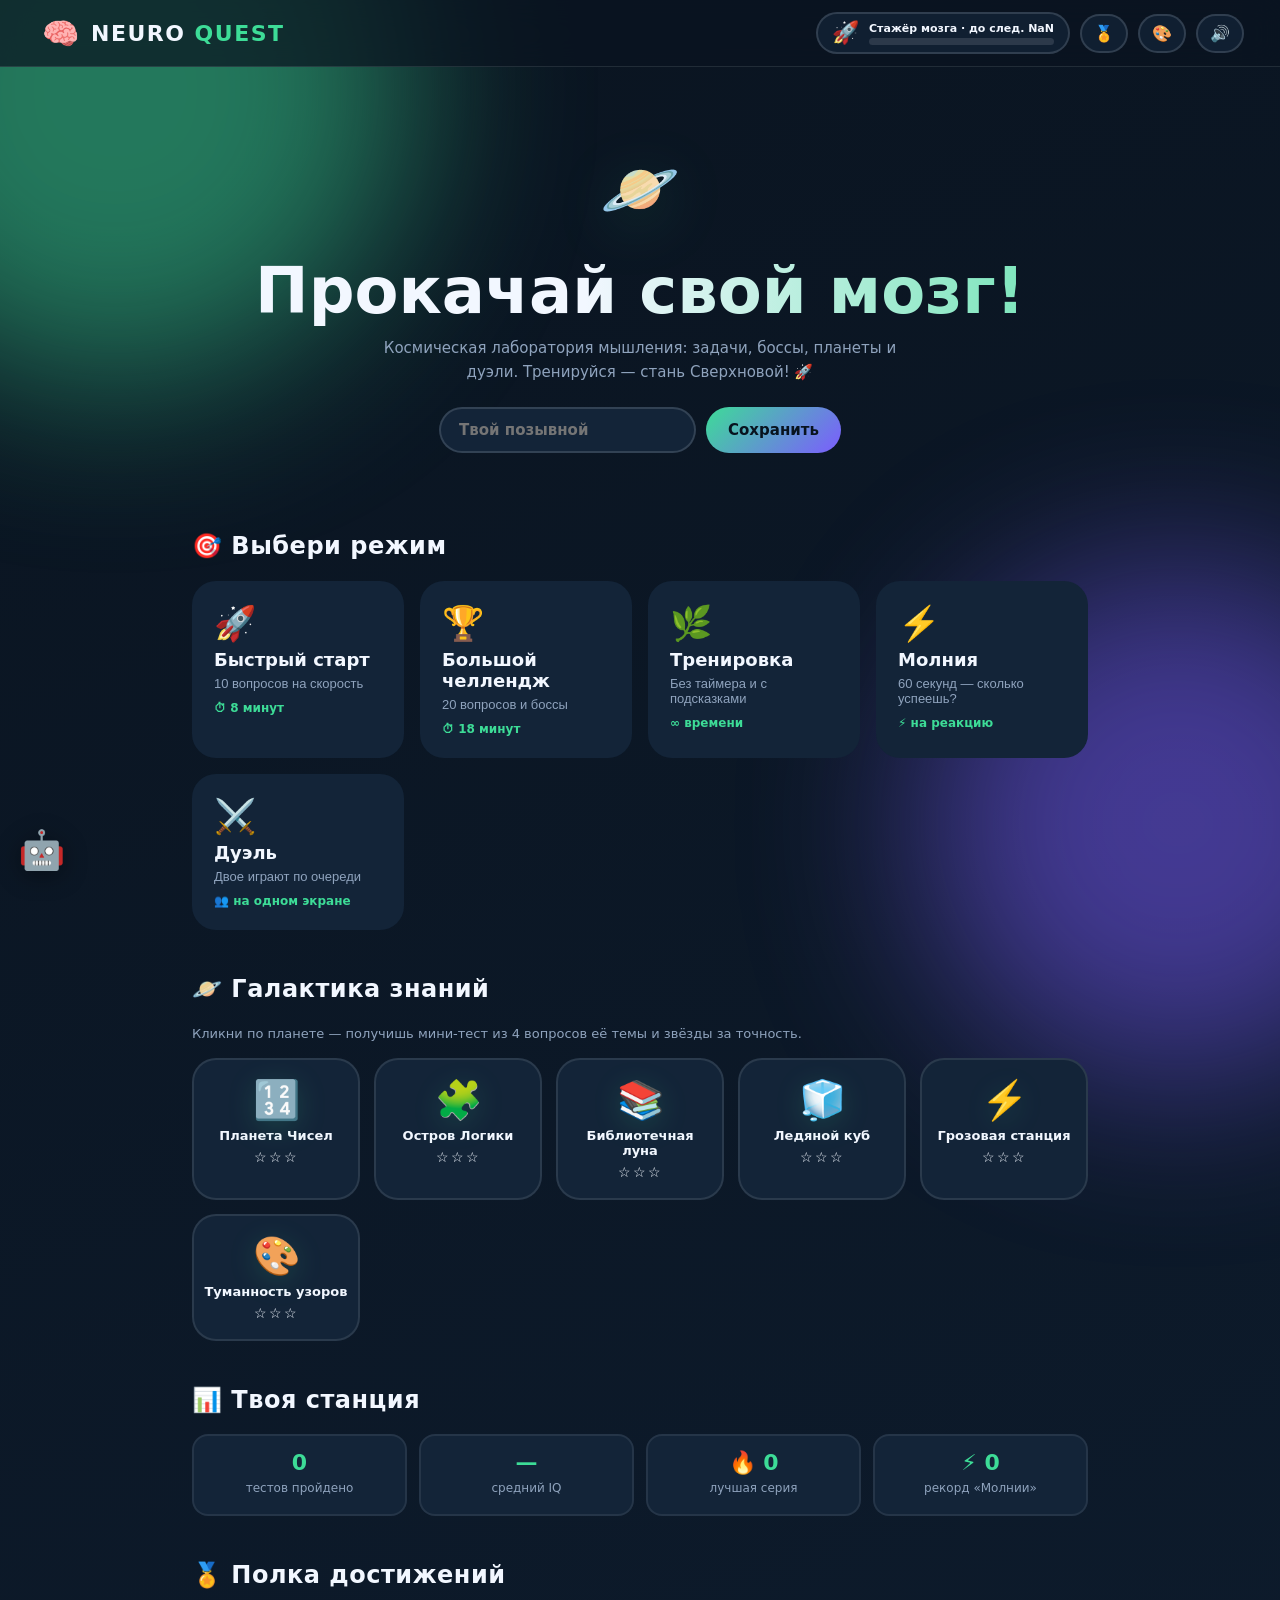
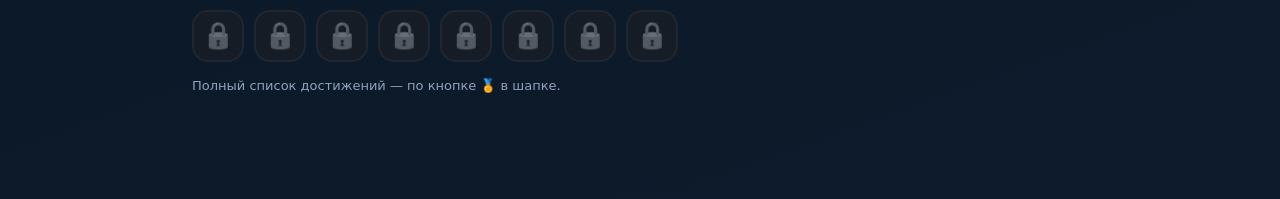
==== commit b98f1d02: "Add files via upload" ====
--- a/index.html
+++ b/index.html
@@ -1,44 +1,52 @@
-<!DOCTYPE html>
+<!doctype html>
 <html lang="ru" data-theme="mint">
 <head>
-<meta charset="UTF-8">
-<meta name="viewport" content="width=device-width, initial-scale=1.0">
-<title>NEURO QUEST — космическая IQ-лаборатория</title>
-<link rel="manifest" href="manifest.webmanifest">
-<link rel="preconnect" href="https://fonts.googleapis.com">
-<link rel="preconnect" href="https://fonts.gstatic.com" crossorigin>
-<link href="https://fonts.googleapis.com/css2?family=Baloo+2:wght@500;700;800&family=Nunito:wght@500;700;800&display=swap" rel="stylesheet">
-<link rel="stylesheet" href="styles.css">
+  <meta charset="UTF-8"/>
+  <meta name="viewport" content="width=device-width, initial-scale=1, viewport-fit=cover"/>
+  <meta name="theme-color" content="#0a1420"/>
+  <title>NEURO QUEST — космическая IQ-лаборатория</title>
+  <meta name="description" content="Космическая IQ-лаборатория для детей и взрослых: тесты, боссы, дуэли, планеты знаний."/>
+  <link rel="manifest" href="manifest.webmanifest"/>
+  <link rel="icon" href="data:image/svg+xml,<svg xmlns='http://www.w3.org/2000/svg' viewBox='0 0 100 100'><text y='.9em' font-size='90'>🧠</text></svg>"/>
+  <link rel="stylesheet" href="styles.css"/>
 </head>
 <body>
-<div class="blob blob-a"></div>
-<div class="blob blob-b"></div>
+  <div class="blob blob-a"></div>
+  <div class="blob blob-b"></div>
 
-<header class="topbar">
-  <div class="logo" id="logoBtn" title="На главную">
-    <span class="logo-face">🧠</span>
-    <span class="logo-text">NEURO<em>QUEST</em></span>
+  <header class="topbar">
+    <button class="logo" id="logoBtn" title="На главную">
+      <span class="logo-face">🧠</span>
+      <span class="logo-text">NEURO <em>QUEST</em></span>
+    </button>
+    <div class="topbar-actions">
+      <button class="xp-chip" id="xpChip" title="Профиль и аватар">
+        <span id="xpAvatar">🚀</span>
+        <span class="xp-info">
+          <span id="xpLevel">Стажёр мозга</span>
+          <span class="xp-bar"><span class="xp-fill" id="xpFill"></span></span>
+        </span>
+      </button>
+      <button class="chip-btn" id="achBtn" title="Достижения">🏅</button>
+      <button class="chip-btn" id="themeBtn" title="Скины">🎨</button>
+      <button class="chip-btn" id="soundBtn" title="Звук">🔊</button>
+    </div>
+  </header>
+
+  <div class="theme-tray" id="themeTray" hidden></div>
+
+  <main id="app"></main>
+
+  <div class="pet" id="pet" title="БИП-9">
+    <div class="pet-bubble" id="petBubble"></div>
+    <div class="pet-face">🤖</div>
   </div>
-  <div class="topbar-actions">
-    <button class="chip-btn" id="soundBtn" title="Звук вкл/выкл">🔊</button>
-    <button class="chip-btn" id="themeBtn" title="Сменить скин">🎨 Скин</button>
-  </div>
-</header>
 
-<div class="theme-tray" id="themeTray" hidden></div>
+  <div class="toasts" id="toasts"></div>
+  <canvas id="confetti"></canvas>
 
-<main id="app"></main>
+  <div class="modal-overlay" id="modalOverlay" hidden><div class="modal" id="modalBox"></div></div>
 
-<footer class="foot">
-  <span>NEURO QUEST · играем и думаем</span>
-  <span class="dot">·</span>
-  <span>всё локально · без регистрации</span>
-</footer>
-
-<canvas id="fx"></canvas>
-<script src="app.js"></script>
-<script>
-if ('serviceWorker' in navigator) navigator.serviceWorker.register('./sw.js');
-</script>
+  <script src="app.js"></script>
 </body>
 </html>
--- a/styles.css
+++ b/styles.css
@@ -1,4 +1,4 @@
-/* NEURO QUEST — стиль с нуля. 5 скинов, живой фон, весёлые анимации. */
+/* NEURO QUEST 2.0 — космическая IQ-лаборатория. 6 скинов, живой фон, анимации. */
 :root{
   --bg:#0a1420; --bg2:#0d1b2c; --card:#132438; --card2:#182c46; --ink:#f2f7ff; --muted:#8fa3bd;
   --accent:#3ddc97; --accent-soft:rgba(61,220,151,.16); --accent2:#7c5cff; --accent3:#ffd166;
@@ -10,7 +10,7 @@
 }
 [data-theme="candy"]{
   --bg:#fff1f5; --bg2:#ffe3ee; --card:#ffffff; --card2:#fff6fa; --ink:#402335; --muted:#a07588;
-  --accent:#ff5d8f; --accent-soft:rgba(255,93,143,.14); --accent2:#7c5cff; --accent3:#ffc233;
+  --accent:#ff5d8f; --accent-soft:rgba(255,93,143,.14); --accent2:#7c5cff; --accent3:#f59f00;
   --good:#2fbf7f; --bad:#e8384f;
   --shadow:0 20px 55px rgba(214,51,108,.16);
 }
@@ -30,49 +30,69 @@
   --accent:#00ffd1; --accent-soft:rgba(0,255,209,.14); --accent2:#ff2bd6; --accent3:#ffe600;
   --good:#00ffd1; --bad:#ff2bd6;
 }
+[data-theme="rainbow"]{
+  --bg:#1a0b2e; --bg2:#241242; --card:#2a1547; --card2:#351c5c; --ink:#ffffff; --muted:#d0b3ff;
+  --accent:#ff5d8f; --accent-soft:rgba(255,93,143,.2); --accent2:#38bdf8; --accent3:#ffd166;
+  --good:#3ddc97; --bad:#ff6b81;
+}
+[data-theme="rainbow"] body{
+  background:linear-gradient(120deg,#ff5d8f,#ffd166,#3ddc97,#38bdf8,#a78bfa,#ff5d8f);
+  background-size:600% 600%; animation:rainbowbg 16s linear infinite;
+}
+@keyframes rainbowbg{0%{background-position:0% 50%}50%{background-position:100% 50%}100%{background-position:0% 50%}}
 
 *{box-sizing:border-box}
 html{scroll-behavior:smooth}
 body{
   margin:0; min-height:100vh; font:15px/1.65 var(--font); color:var(--ink);
-  background:linear-gradient(160deg,var(--bg) 0%,var(--bg2) 100%);
-  overflow-x:hidden;
-}
-/* Живые пятна фона */
-.blob{position:fixed; border-radius:50%; filter:blur(90px); opacity:.5; pointer-events:none; z-index:0}
+  background:linear-gradient(160deg,var(--bg) 0%,var(--bg2) 100%); overflow-x:hidden;
+}
+.blob{position:fixed;border-radius:50%;filter:blur(90px);opacity:.5;pointer-events:none;z-index:0}
 .blob-a{width:46vw;height:46vw;left:-14vw;top:-16vw;background:var(--accent);animation:drift 26s ease-in-out infinite alternate}
 .blob-b{width:40vw;height:40vw;right:-12vw;bottom:-14vw;background:var(--accent2);animation:drift 32s ease-in-out infinite alternate-reverse}
 @keyframes drift{from{transform:translate(0,0) scale(1)}to{transform:translate(9vw,7vh) scale(1.18)}}
-@media (prefers-reduced-motion:reduce){.blob{animation:none}}
-
+
+/* ---------- Шапка ---------- */
 .topbar{
   position:sticky; top:0; z-index:30; display:flex; justify-content:space-between; align-items:center;
-  padding:14px clamp(16px,4vw,36px);
+  padding:12px clamp(16px,4vw,36px);
   background:color-mix(in srgb, var(--bg) 72%, transparent); backdrop-filter:blur(14px);
   border-bottom:1px solid color-mix(in srgb, var(--ink) 10%, transparent);
 }
-.logo{display:flex;align-items:center;gap:12px;cursor:pointer;user-select:none}
+.logo{display:flex;align-items:center;gap:12px;cursor:pointer;user-select:none;background:none;border:none;color:var(--ink)}
 .logo-face{font-size:30px;display:grid;place-items:center;animation:boing 3.2s ease-in-out infinite}
 @keyframes boing{0%,100%{transform:translateY(0) rotate(-4deg)}50%{transform:translateY(-6px) rotate(4deg)}}
 .logo-text{font-family:var(--disp);font-weight:800;font-size:22px;letter-spacing:1.5px}
 .logo-text em{font-style:normal;color:var(--accent)}
-.topbar-actions{display:flex;gap:10px}
+.topbar-actions{display:flex;gap:10px;align-items:center}
 .chip-btn{
   border:2px solid color-mix(in srgb, var(--ink) 14%, transparent);
   background:color-mix(in srgb, var(--card) 80%, transparent); color:var(--ink);
-  font:800 13px var(--font); padding:9px 14px; border-radius:999px; cursor:pointer;
+  font:800 16px var(--font); padding:8px 12px; border-radius:999px; cursor:pointer;
   transition:transform .18s, border-color .18s, box-shadow .18s;
 }
 .chip-btn:hover{transform:translateY(-2px);border-color:var(--accent);box-shadow:0 8px 22px var(--accent-soft)}
-
-/* Трей выбора скина */
+.xp-chip{
+  display:flex; align-items:center; gap:10px; padding:6px 14px; border-radius:999px; cursor:pointer;
+  border:2px solid color-mix(in srgb, var(--ink) 14%, transparent);
+  background:color-mix(in srgb, var(--card) 80%, transparent); color:var(--ink);
+  transition:transform .18s, border-color .18s;
+}
+.xp-chip:hover{transform:translateY(-2px);border-color:var(--accent)}
+.xp-chip > span:first-child{font-size:22px}
+.xp-info{display:flex;flex-direction:column;gap:3px;min-width:120px}
+#xpLevel{font:800 11px var(--font);white-space:nowrap}
+.xp-bar{height:7px;border-radius:99px;background:color-mix(in srgb, var(--ink) 12%, transparent);overflow:hidden}
+.xp-fill{display:block;height:100%;border-radius:99px;background:linear-gradient(90deg,var(--accent),var(--accent2));transition:width .5s ease}
+
+/* ---------- Трей скинов ---------- */
 .theme-tray{
   position:fixed; top:74px; right:clamp(12px,4vw,36px); z-index:40;
   background:var(--card); border:2px solid color-mix(in srgb, var(--ink) 12%, transparent);
   border-radius:var(--r); padding:12px; box-shadow:var(--shadow);
   display:grid; gap:8px; min-width:230px; animation:pop .25s ease;
 }
-.theme-tray[hidden]{display:none}
+.theme-tray[hidden]{display:none!important}
 .theme-opt{
   display:flex; align-items:center; gap:12px; padding:10px 14px; border-radius:var(--r-s);
   border:2px solid transparent; background:transparent; color:var(--ink);
@@ -82,12 +102,12 @@
 .theme-opt.active{border-color:var(--accent);background:var(--accent-soft)}
 .theme-opt .sw{width:26px;height:26px;border-radius:9px;flex:none;box-shadow:inset 0 0 0 2px rgba(0,0,0,.08)}
 
-#app{position:relative;z-index:1;max-width:960px;margin:0 auto;padding:clamp(20px,4vw,44px) clamp(16px,4vw,32px) 80px}
+#app{position:relative;z-index:1;max-width:960px;margin:0 auto;padding:clamp(20px,4vw,44px) clamp(16px,4vw,32px) 90px}
 .screen{animation:rise .45s ease both}
 @keyframes rise{from{opacity:0;transform:translateY(22px)}to{opacity:1;transform:none}}
 @keyframes pop{from{opacity:0;transform:scale(.92)}to{opacity:1;transform:scale(1)}}
 
-/* ---- Главная ---- */
+/* ---------- Главная ---------- */
 .hero{text-align:center;padding:26px 0 34px}
 .hero .planet{font-size:64px;display:inline-block;animation:floaty 4s ease-in-out infinite;filter:drop-shadow(0 12px 30px var(--accent-soft))}
 @keyframes floaty{0%,100%{transform:translateY(0) rotate(-6deg)}50%{transform:translateY(-14px) rotate(6deg)}}
@@ -98,119 +118,186 @@
   animation:shine 6s linear infinite;
 }
 @keyframes shine{to{background-position:220% 0}}
-.hero p{color:var(--muted);max-width:520px;margin:0 auto}
-.modes{display:grid;gap:16px;grid-template-columns:repeat(auto-fit,minmax(240px,1fr));margin-top:34px}
+.lead{color:var(--muted);max-width:520px;margin:0 auto}
+.name-row{display:flex;gap:10px;justify-content:center;margin-top:22px;flex-wrap:wrap}
+.name-row input{
+  padding:12px 18px;border-radius:999px;border:2px solid color-mix(in srgb, var(--ink) 14%, transparent);
+  background:var(--card);color:var(--ink);font:700 15px var(--font);outline:none;min-width:220px;transition:.18s;
+}
+.name-row input:focus{border-color:var(--accent);box-shadow:0 0 0 4px var(--accent-soft)}
+.h2{font-family:var(--disp);font-size:24px;margin:40px 0 14px;letter-spacing:.5px}
+.hint{color:var(--muted);font-size:13px}
+
+.modes{display:grid;gap:16px;grid-template-columns:repeat(auto-fit,minmax(210px,1fr))}
 .mode{
-  position:relative; text-align:left; background:var(--card); border:2px solid transparent; border-radius:var(--r);
-  padding:24px 22px 20px; cursor:pointer; overflow:hidden; color:var(--ink); box-shadow:var(--shadow);
-  transition:transform .22s, border-color .22s;
-}
-.mode:hover{transform:translateY(-6px) rotate(-.4deg);border-color:var(--accent)}
-.mode .m-emoji{font-size:34px}
-.mode h3{font-family:var(--disp);font-size:21px;margin:10px 0 6px}
-.mode p{margin:0;color:var(--muted);font-size:13px;line-height:1.55}
-.mode .m-tag{
-  position:absolute;top:14px;right:14px;font:800 9px var(--font);letter-spacing:1.5px;
-  color:var(--accent);background:var(--accent-soft);padding:5px 10px;border-radius:999px;
-}
-.mode.featured{border-color:var(--accent);background:linear-gradient(150deg,var(--card),color-mix(in srgb,var(--accent) 14%,var(--card)))}
-.who{display:flex;gap:12px;align-items:center;justify-content:center;margin-top:30px;flex-wrap:wrap}
-.who input{
-  border:2px solid color-mix(in srgb, var(--ink) 14%, transparent); border-radius:999px;
-  padding:12px 20px; font:700 15px var(--font); background:var(--card); color:var(--ink); min-width:230px; outline:none;
-  transition:border-color .2s;
-}
-.who input:focus{border-color:var(--accent)}
-.best{margin-top:26px;text-align:center;color:var(--muted);font-weight:700}
-.best b{color:var(--accent);font-family:var(--disp);font-size:19px}
-
-/* ---- Кнопки ---- */
+  position:relative;text-align:left;background:var(--card);border:2px solid transparent;border-radius:var(--r);
+  padding:20px;display:flex;flex-direction:column;gap:6px;cursor:pointer;color:var(--ink);
+  transition:transform .2s, border-color .2s, box-shadow .2s;overflow:hidden;
+}
+.mode::before{content:'';position:absolute;inset:0;background:linear-gradient(135deg,var(--accent-soft),transparent 60%);opacity:0;transition:.2s}
+.mode:hover{transform:translateY(-6px) rotate(-.5deg);border-color:var(--accent);box-shadow:0 18px 40px var(--accent-soft)}
+.mode:hover::before{opacity:1}
+.mode-emoji{font-size:34px}
+.mode-title{font:800 18px var(--disp)}
+.mode-desc{color:var(--muted);font-size:13px}
+.mode-meta{font:800 12px var(--font);color:var(--accent);margin-top:4px}
+
+.galaxy{display:grid;gap:14px;grid-template-columns:repeat(auto-fit,minmax(140px,1fr))}
+.planet-card{
+  display:flex;flex-direction:column;align-items:center;gap:6px;padding:18px 10px;border-radius:var(--r);
+  background:var(--card);border:2px solid color-mix(in srgb, var(--ink) 10%, transparent);
+  cursor:pointer;color:var(--ink);transition:transform .2s, border-color .2s, box-shadow .2s;
+}
+.planet-card:hover{transform:translateY(-5px) scale(1.03);border-color:var(--accent);box-shadow:0 14px 34px var(--accent-soft)}
+.planet-emoji{font-size:38px;filter:drop-shadow(0 6px 14px var(--accent-soft))}
+.planet-name{font:800 13px var(--font);text-align:center}
+.stars{font-size:14px;letter-spacing:2px}
+
+.stats-row{display:grid;gap:12px;grid-template-columns:repeat(auto-fit,minmax(140px,1fr))}
+.stat{
+  background:var(--card);border-radius:var(--r-s);padding:14px;text-align:center;
+  border:2px solid color-mix(in srgb, var(--ink) 8%, transparent);
+}
+.stat b{display:block;font:800 22px var(--disp);color:var(--accent)}
+.stat span{color:var(--muted);font-size:12px}
+
+.ach-shelf{display:flex;gap:10px;flex-wrap:wrap}
+.ach-badge{
+  width:52px;height:52px;display:grid;place-items:center;font-size:26px;border-radius:16px;
+  background:var(--card);border:2px solid color-mix(in srgb, var(--ink) 10%, transparent);
+  filter:grayscale(1);opacity:.45;transition:.2s;
+}
+.ach-badge.got{filter:none;opacity:1;border-color:var(--accent);box-shadow:0 6px 18px var(--accent-soft)}
+
+/* ---------- Викторина ---------- */
+.q-top{display:flex;align-items:center;gap:12px;flex-wrap:wrap;margin-bottom:14px}
+.q-cat{font:800 13px var(--font);color:var(--accent);background:var(--accent-soft);padding:6px 12px;border-radius:999px}
+.q-count{color:var(--muted);font-size:13px;font-weight:700}
+.q-timer{margin-left:auto;font:800 15px var(--disp)}
+.q-timer.urgent{color:var(--bad);animation:pulse .8s ease-in-out infinite}
+@keyframes pulse{50%{opacity:.5}}
+.boss-banner{text-align:center;font:800 14px var(--disp);letter-spacing:1px;color:var(--accent3);margin:0 0 10px;animation:pulse 1.2s ease-in-out infinite}
+.streak-fire{display:inline-block;font:800 14px var(--disp);color:var(--accent3);margin-bottom:8px}
+.streak-fire.hot{animation:firepulse .6s ease-in-out infinite}
+@keyframes firepulse{50%{transform:scale(1.12);filter:brightness(1.3)}}
+.duel-turn{display:inline-block;font:800 13px var(--font);color:var(--accent2);background:color-mix(in srgb, var(--accent2) 15%, transparent);padding:6px 12px;border-radius:999px;margin-bottom:8px}
+
+.q-card{
+  background:var(--card);border:2px solid color-mix(in srgb, var(--ink) 10%, transparent);
+  border-radius:var(--r);padding:clamp(20px,4vw,32px);box-shadow:var(--shadow);
+}
+.q-card.boss{
+  border-color:var(--accent3);
+  box-shadow:0 0 34px color-mix(in srgb, var(--accent3) 35%, transparent);
+  animation:bossPulse 1.6s ease-in-out infinite;
+}
+@keyframes bossPulse{50%{box-shadow:0 0 55px color-mix(in srgb, var(--accent3) 55%, transparent)}}
+.q-text{font:700 clamp(20px,3.4vw,26px)/1.35 var(--disp)}
+.opts{display:grid;gap:10px;grid-template-columns:repeat(auto-fit,minmax(200px,1fr));margin-top:18px}
+.opt{
+  text-align:left;padding:14px 16px;border-radius:var(--r-s);
+  border:2px solid color-mix(in srgb, var(--ink) 12%, transparent);
+  background:var(--card2);color:var(--ink);font:700 15px var(--font);cursor:pointer;
+  transition:.18s;display:flex;gap:10px;align-items:center;
+}
+.opt b{width:26px;height:26px;flex:none;border-radius:9px;display:grid;place-items:center;background:var(--accent-soft);color:var(--accent);font-size:13px}
+.opt:hover:not(:disabled){transform:translateY(-2px);border-color:var(--accent)}
+.opt.correct{border-color:var(--good);background:color-mix(in srgb, var(--good) 18%, var(--card2));animation:pop .3s ease}
+.opt.wrong{border-color:var(--bad);background:color-mix(in srgb, var(--bad) 15%, var(--card2))}
+.opt.shake{animation:shake .4s ease}
+@keyframes shake{0%,100%{transform:translateX(0)}25%{transform:translateX(-6px)}75%{transform:translateX(6px)}}
+.explain{margin-top:18px;padding:16px;border-radius:var(--r-s);background:var(--accent-soft);font-size:14px;line-height:1.6}
+.explain .btn{margin-top:12px}
+
+.lightning-top{display:flex;align-items:center;gap:14px;flex-wrap:wrap;margin-bottom:14px}
+.lightning-timer{font:800 22px var(--disp);color:var(--accent3)}
+.lightning-final{text-align:center;margin:18px 0}
+.lightning-final b{display:block;font:800 64px var(--disp);color:var(--accent)}
+.lightning-final span{color:var(--muted)}
+
+/* ---------- Кнопки ---------- */
 .btn{
-  display:inline-flex;align-items:center;gap:10px;justify-content:center;
-  border:2px solid transparent;border-radius:999px;padding:14px 26px;cursor:pointer;
-  font:800 15px var(--font);color:var(--ink);transition:transform .18s, box-shadow .18s;
-}
-.btn:hover{transform:translateY(-3px)}
-.btn:active{transform:translateY(0) scale(.97)}
-.btn-primary{background:linear-gradient(120deg,var(--accent),var(--accent2));color:#fff;box-shadow:0 10px 28px var(--accent-soft)}
-.btn-primary:hover{box-shadow:0 14px 36px var(--accent-soft)}
-.btn-ghost{background:transparent;border-color:color-mix(in srgb,var(--ink) 18%,transparent);color:var(--muted)}
-.btn-ghost:hover{color:var(--ink);border-color:var(--accent)}
-
-/* ---- Тест ---- */
-.quiz-top{display:flex;align-items:center;gap:14px;margin-bottom:18px}
-.q-count{font-family:var(--disp);font-weight:800;font-size:15px}
-.timer{margin-left:auto;font:800 14px var(--disp);display:flex;align-items:center;gap:8px;color:var(--muted)}
-.timer.urgent{color:var(--bad);animation:pulse 1s ease-in-out infinite}
-@keyframes pulse{50%{opacity:.45}}
-.bar{height:12px;border-radius:999px;background:color-mix(in srgb,var(--ink) 10%,transparent);overflow:hidden;margin-bottom:26px}
-.bar>i{display:block;height:100%;border-radius:999px;background:linear-gradient(90deg,var(--accent),var(--accent2));transition:width .5s cubic-bezier(.2,.9,.3,1.2)}
-.q-card{background:var(--card);border-radius:var(--r);padding:clamp(22px,4vw,36px);box-shadow:var(--shadow);animation:pop .3s ease}
-.q-cat{display:inline-flex;gap:8px;align-items:center;font:800 11px var(--font);letter-spacing:1.6px;color:var(--accent);background:var(--accent-soft);padding:6px 14px;border-radius:999px;margin-bottom:16px}
-.q-text{font-family:var(--disp);font-size:clamp(20px,3.4vw,27px);font-weight:700;line-height:1.35;margin:0 0 22px}
-.opts{display:grid;gap:12px;grid-template-columns:repeat(auto-fit,minmax(220px,1fr))}
-.opt{
-  border:2px solid color-mix(in srgb,var(--ink) 12%,transparent);border-radius:var(--r-s);
-  background:var(--card2);color:var(--ink);padding:15px 18px;font:700 15px var(--font);cursor:pointer;
-  display:flex;align-items:center;gap:12px;text-align:left;transition:.18s;
-}
-.opt .key{width:30px;height:30px;flex:none;display:grid;place-items:center;border-radius:10px;background:var(--accent-soft);color:var(--accent);font:800 13px var(--disp)}
-.opt:hover:not(:disabled){border-color:var(--accent);transform:translateY(-3px)}
-.opt:disabled{cursor:default;opacity:.55}
-.opt.correct{border-color:var(--good);background:color-mix(in srgb,var(--good) 18%,var(--card2));opacity:1;animation:pop .25s ease}
-.opt.wrong{border-color:var(--bad);background:color-mix(in srgb,var(--bad) 16%,var(--card2));animation:shake .4s ease}
-@keyframes shake{0%,100%{transform:none}25%{transform:translateX(-7px)}75%{transform:translateX(7px)}}
-.expl{
-  margin-top:18px;padding:14px 18px;border-radius:var(--r-s);
-  background:var(--accent-soft);color:var(--ink);font-size:13.5px;line-height:1.6;
-  border-left:4px solid var(--accent);animation:rise .3s ease;
-}
-.expl b{color:var(--accent)}
-
-/* ---- Результат ---- */
-.result-hero{text-align:center;padding:30px 0 6px}
-.big-face{font-size:74px;display:inline-block;animation:boing 2.6s ease-in-out infinite}
-.iq-ring{
-  --p:0;
-  width:190px;height:190px;border-radius:50%;margin:20px auto;display:grid;place-items:center;position:relative;
-  background:conic-gradient(var(--accent) calc(var(--p)*1%),color-mix(in srgb,var(--ink) 10%,transparent) 0);
-  animation:fill 1.2s ease-out both;
-}
-.iq-ring::before{content:'';position:absolute;inset:12px;border-radius:50%;background:var(--card)}
-@keyframes fill{from{--p:0}}
-@property --p{syntax:'<number>';inherits:false;initial-value:0}
-.iq-num{position:relative;z-index:1;font-family:var(--disp);font-weight:800;font-size:52px}
-.iq-num small{display:block;font:700 11px var(--font);letter-spacing:2px;color:var(--muted)}
-.rank{font-family:var(--disp);font-size:24px;font-weight:800;margin-top:6px}
-.stats-grid{display:grid;gap:14px;grid-template-columns:repeat(auto-fit,minmax(150px,1fr));margin:26px 0}
-.stat{background:var(--card);border-radius:var(--r-s);padding:16px;text-align:center;box-shadow:var(--shadow)}
-.stat b{display:block;font-family:var(--disp);font-size:26px;color:var(--accent)}
-.stat span{font-size:11.5px;color:var(--muted);font-weight:700;letter-spacing:.6px}
-.cats{display:grid;gap:10px;margin:10px 0 30px}
-.cat-row{display:flex;align-items:center;gap:14px;background:var(--card);border-radius:var(--r-s);padding:12px 18px}
-.cat-row .c-name{font-weight:800;font-size:13.5px;min-width:130px}
-.cat-row .c-bar{flex:1;height:10px;border-radius:999px;background:color-mix(in srgb,var(--ink) 10%,transparent);overflow:hidden}
-.cat-row .c-bar>i{display:block;height:100%;background:linear-gradient(90deg,var(--accent),var(--accent2));border-radius:999px;transition:width .8s ease}
-.cat-row .c-val{font:800 13px var(--disp);min-width:64px;text-align:right;color:var(--muted)}
-.result-actions{display:flex;gap:12px;justify-content:center;flex-wrap:wrap}
-
-/* ---- Статистика ---- */
-.hist{display:grid;gap:10px}
-.hist-row{display:flex;align-items:center;gap:16px;background:var(--card);border-radius:var(--r-s);padding:14px 20px;box-shadow:var(--shadow)}
-.hist-row .h-iq{font-family:var(--disp);font-weight:800;font-size:24px;color:var(--accent);min-width:70px}
-.hist-row .h-meta{color:var(--muted);font-size:12.5px;font-weight:700}
-.hist-row .h-meta b{color:var(--ink)}
-
-/* ---- Служебное ---- */
-.foot{position:relative;z-index:1;text-align:center;padding:22px;color:var(--muted);font:700 12px var(--font);opacity:.8}
-.foot .dot{margin:0 8px;color:var(--accent)}
-#fx{position:fixed;inset:0;pointer-events:none;z-index:60}
+  display:inline-flex;align-items:center;justify-content:center;gap:8px;padding:12px 22px;border-radius:999px;
+  border:2px solid color-mix(in srgb, var(--ink) 14%, transparent);
+  background:var(--card2);color:var(--ink);font:800 15px var(--font);cursor:pointer;transition:.18s;
+}
+.btn:hover{transform:translateY(-2px);border-color:var(--accent);box-shadow:0 10px 24px var(--accent-soft)}
+.btn-primary{background:linear-gradient(135deg,var(--accent),var(--accent2));border:none;color:#08131f}
+.btn-primary:hover{box-shadow:0 10px 28px color-mix(in srgb, var(--accent) 40%, transparent)}
+.btn-warn{background:linear-gradient(135deg,var(--accent3),#ff9f43);border:none;color:#08131f}
+
+/* ---------- Результаты ---------- */
+.result-card{
+  background:var(--card);border-radius:var(--r);padding:clamp(24px,5vw,40px);
+  border:2px solid color-mix(in srgb, var(--accent) 30%, transparent);text-align:center;box-shadow:var(--shadow);
+}
+.result-card h2{font-family:var(--disp);margin:0 0 6px}
+.gauge{
+  width:180px;height:180px;margin:20px auto;border-radius:50%;
+  background:conic-gradient(var(--accent) calc(var(--p,0)*1%), color-mix(in srgb, var(--ink) 10%, transparent) 0);
+  display:grid;place-items:center;box-shadow:0 0 40px var(--accent-soft);animation:pop .6s ease;
+}
+.gauge-inner{width:140px;height:140px;border-radius:50%;background:var(--card);display:grid;place-content:center;text-align:center}
+.gauge-num{font:800 44px var(--disp);color:var(--accent)}
+.gauge-label{color:var(--muted);font:800 12px var(--font);letter-spacing:2px}
+.result-title{font:800 22px var(--disp);margin:8px 0 16px}
+.res-stats{display:grid;gap:10px;grid-template-columns:repeat(auto-fit,minmax(110px,1fr));margin-bottom:18px}
+.cat-bars{display:grid;gap:10px;max-width:520px;margin:0 auto 20px;text-align:left}
+.bar-row{display:grid;grid-template-columns:130px 1fr auto;gap:10px;align-items:center;font-size:13px}
+.bar{height:12px;border-radius:99px;background:color-mix(in srgb, var(--ink) 10%, transparent);overflow:hidden}
+.bar-fill{display:block;height:100%;border-radius:99px;background:linear-gradient(90deg,var(--accent),var(--accent2))}
+.result-actions{display:flex;gap:12px;justify-content:center;flex-wrap:wrap;margin-top:8px}
+.duel-score{display:flex;justify-content:center;align-items:center;gap:18px;font:800 22px var(--disp);margin:14px 0}
+.duel-score .vs{color:var(--accent);font-size:16px}
+.duel-names{display:flex;gap:12px;align-items:center;justify-content:center;margin:14px 0;flex-wrap:wrap}
+.duel-names input{
+  padding:12px 16px;border-radius:14px;border:2px solid color-mix(in srgb, var(--ink) 14%, transparent);
+  background:var(--card2);color:var(--ink);font:700 15px var(--font);outline:none;
+}
+.duel-names .vs{font:800 16px var(--disp);color:var(--accent)}
+#duelGo{width:100%;margin-top:8px}
+
+/* ---------- Модалки ---------- */
+.modal-overlay{position:fixed;inset:0;background:rgba(0,0,0,.55);backdrop-filter:blur(4px);z-index:65;display:grid;place-items:center;opacity:0;transition:.2s}
+.modal-overlay.show{opacity:1}
+.modal-overlay[hidden]{display:none!important}
+.modal{background:var(--card);border:2px solid color-mix(in srgb, var(--ink) 12%, transparent);border-radius:var(--r);padding:26px;max-width:460px;width:calc(100% - 32px);box-shadow:var(--shadow);transform:scale(.94);transition:.2s;max-height:80vh;overflow:auto}
+.modal-overlay.show .modal{transform:scale(1)}
+.modal h3{font-family:var(--disp);margin:0 0 12px}
+.avatar-grid{display:grid;grid-template-columns:repeat(4,1fr);gap:12px;margin-top:10px}
+.avatar-opt{font-size:32px;padding:14px 0;border-radius:var(--r-s);border:2px solid color-mix(in srgb, var(--ink) 10%, transparent);background:var(--card2);cursor:pointer;transition:.18s}
+.avatar-opt:hover{transform:scale(1.1);border-color:var(--accent)}
+.avatar-opt.active{border-color:var(--accent);background:var(--accent-soft)}
+.ach-list{display:grid;gap:10px;margin-top:10px}
+.ach-item{display:flex;gap:12px;align-items:center;padding:10px 12px;border-radius:var(--r-s);background:var(--card2);opacity:.4}
+.ach-item.got{opacity:1;border:2px solid var(--accent)}
+.ach-emoji{font-size:26px}
+.ach-item strong{display:block;font:800 14px var(--font)}
+.ach-item small{color:var(--muted);font-size:12px}
+
+/* ---------- Питомец, тосты, конфетти ---------- */
+.pet{position:fixed;left:18px;bottom:18px;z-index:45;display:flex;flex-direction:column;align-items:flex-start;gap:8px;cursor:pointer}
+.pet-face{font-size:38px;filter:drop-shadow(0 4px 12px rgba(0,0,0,.4));animation:boing 3s ease-in-out infinite}
+.pet-bubble{
+  background:var(--card);border:2px solid var(--accent);color:var(--ink);
+  padding:8px 12px;border-radius:14px;font:700 12px var(--font);
+  opacity:0;transform:translateY(6px);transition:.25s;max-width:220px;pointer-events:none;
+}
+.pet-bubble.show{opacity:1;transform:none}
+.toasts{position:fixed;top:84px;left:50%;transform:translateX(-50%);z-index:60;display:grid;gap:8px;justify-items:center}
 .toast{
-  position:fixed;left:50%;bottom:26px;transform:translateX(-50%);z-index:70;
-  background:var(--card);color:var(--ink);border:2px solid var(--accent);border-radius:999px;
-  padding:12px 22px;font:800 13px var(--font);box-shadow:var(--shadow);animation:pop .25s ease;
-}
-@media (max-width:560px){.opts{grid-template-columns:1fr}}
+  background:var(--card);border:2px solid var(--accent);color:var(--ink);
+  padding:10px 18px;border-radius:999px;font:800 14px var(--font);box-shadow:var(--shadow);
+  animation:pop .3s ease;transition:opacity .4s, transform .4s;white-space:nowrap;
+}
+.toast.gone{opacity:0;transform:translateY(-12px)}
+#confetti{position:fixed;inset:0;pointer-events:none;z-index:70}
+
+@media (max-width:640px){
+  #xpLevel{display:none}
+  .q-timer{margin-left:0}
+  .toast{white-space:normal;text-align:center}
+}
 @media (prefers-reduced-motion:reduce){
-  *,*::before,*::after{animation-duration:.01ms !important;animation-iteration-count:1 !important;transition-duration:.01ms !important}
-}
+  *,*::before,*::after{animation:none!important;transition:none!important}
+}
